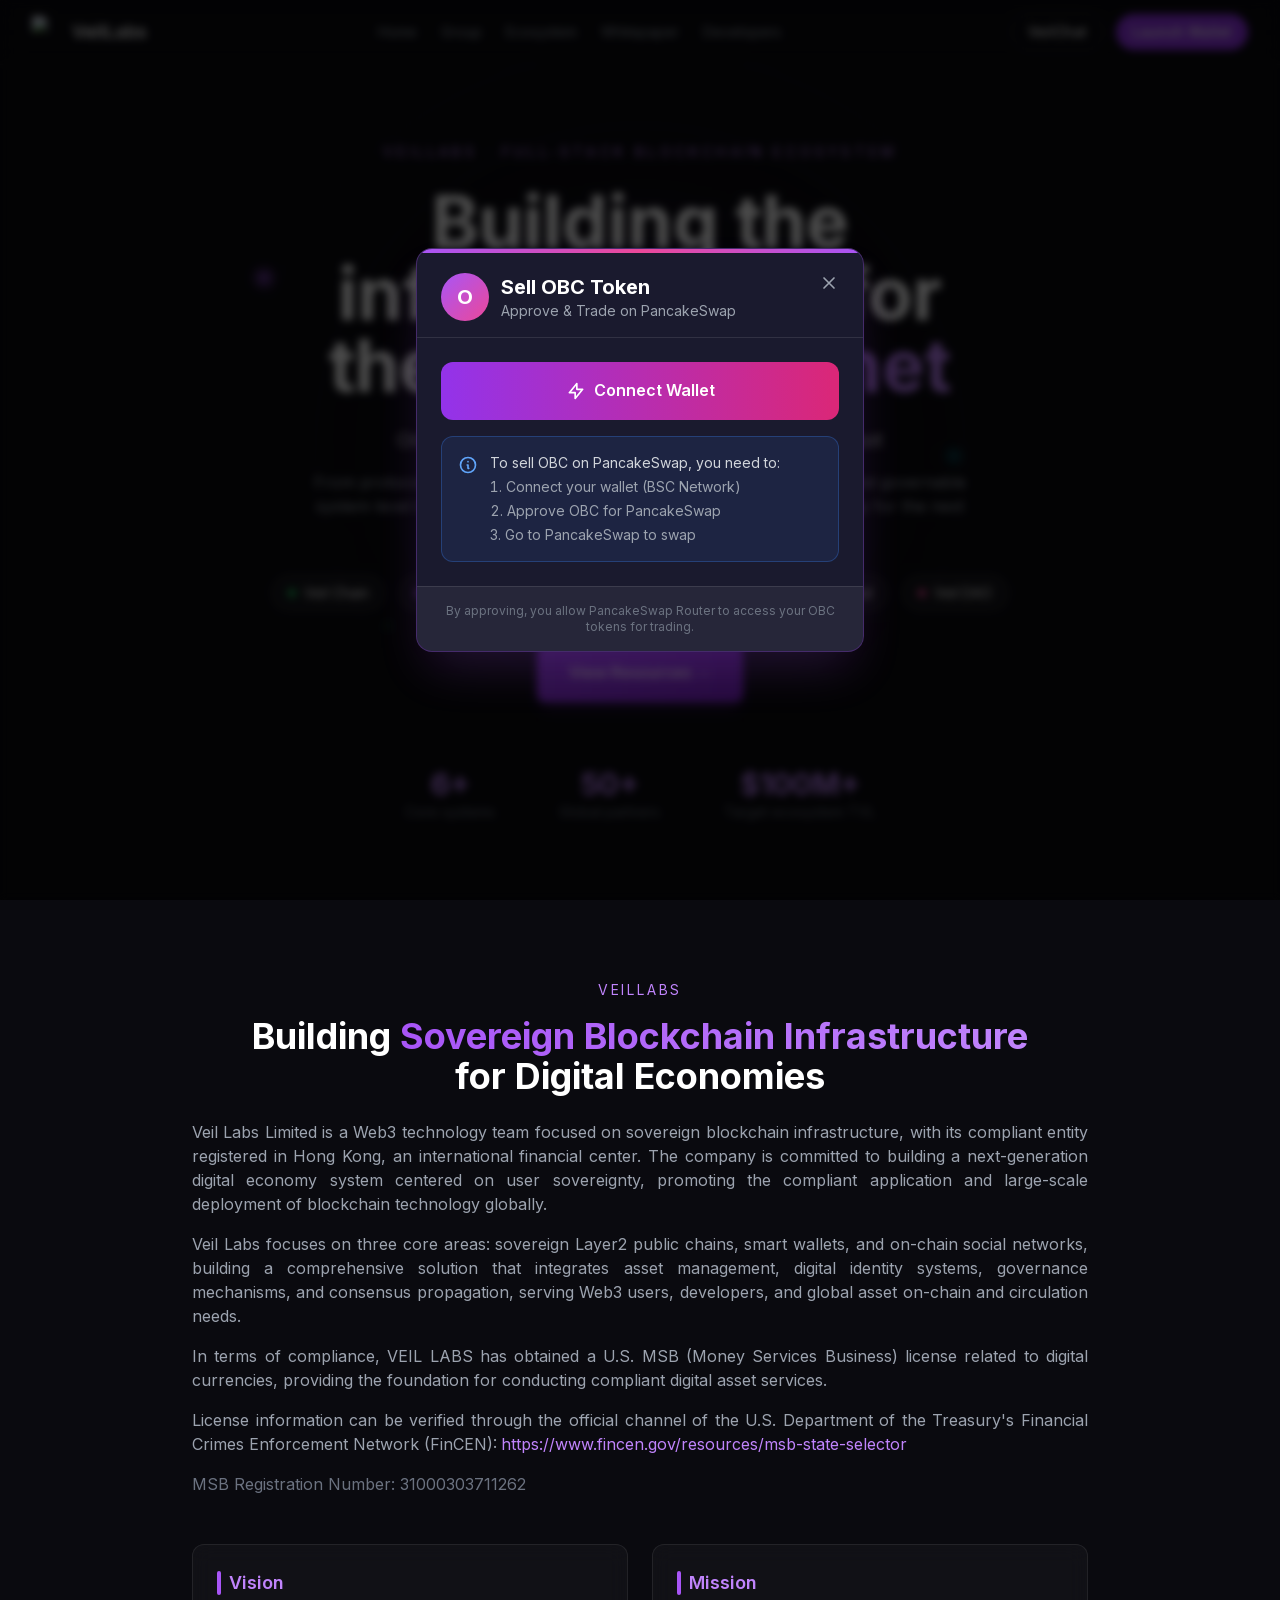
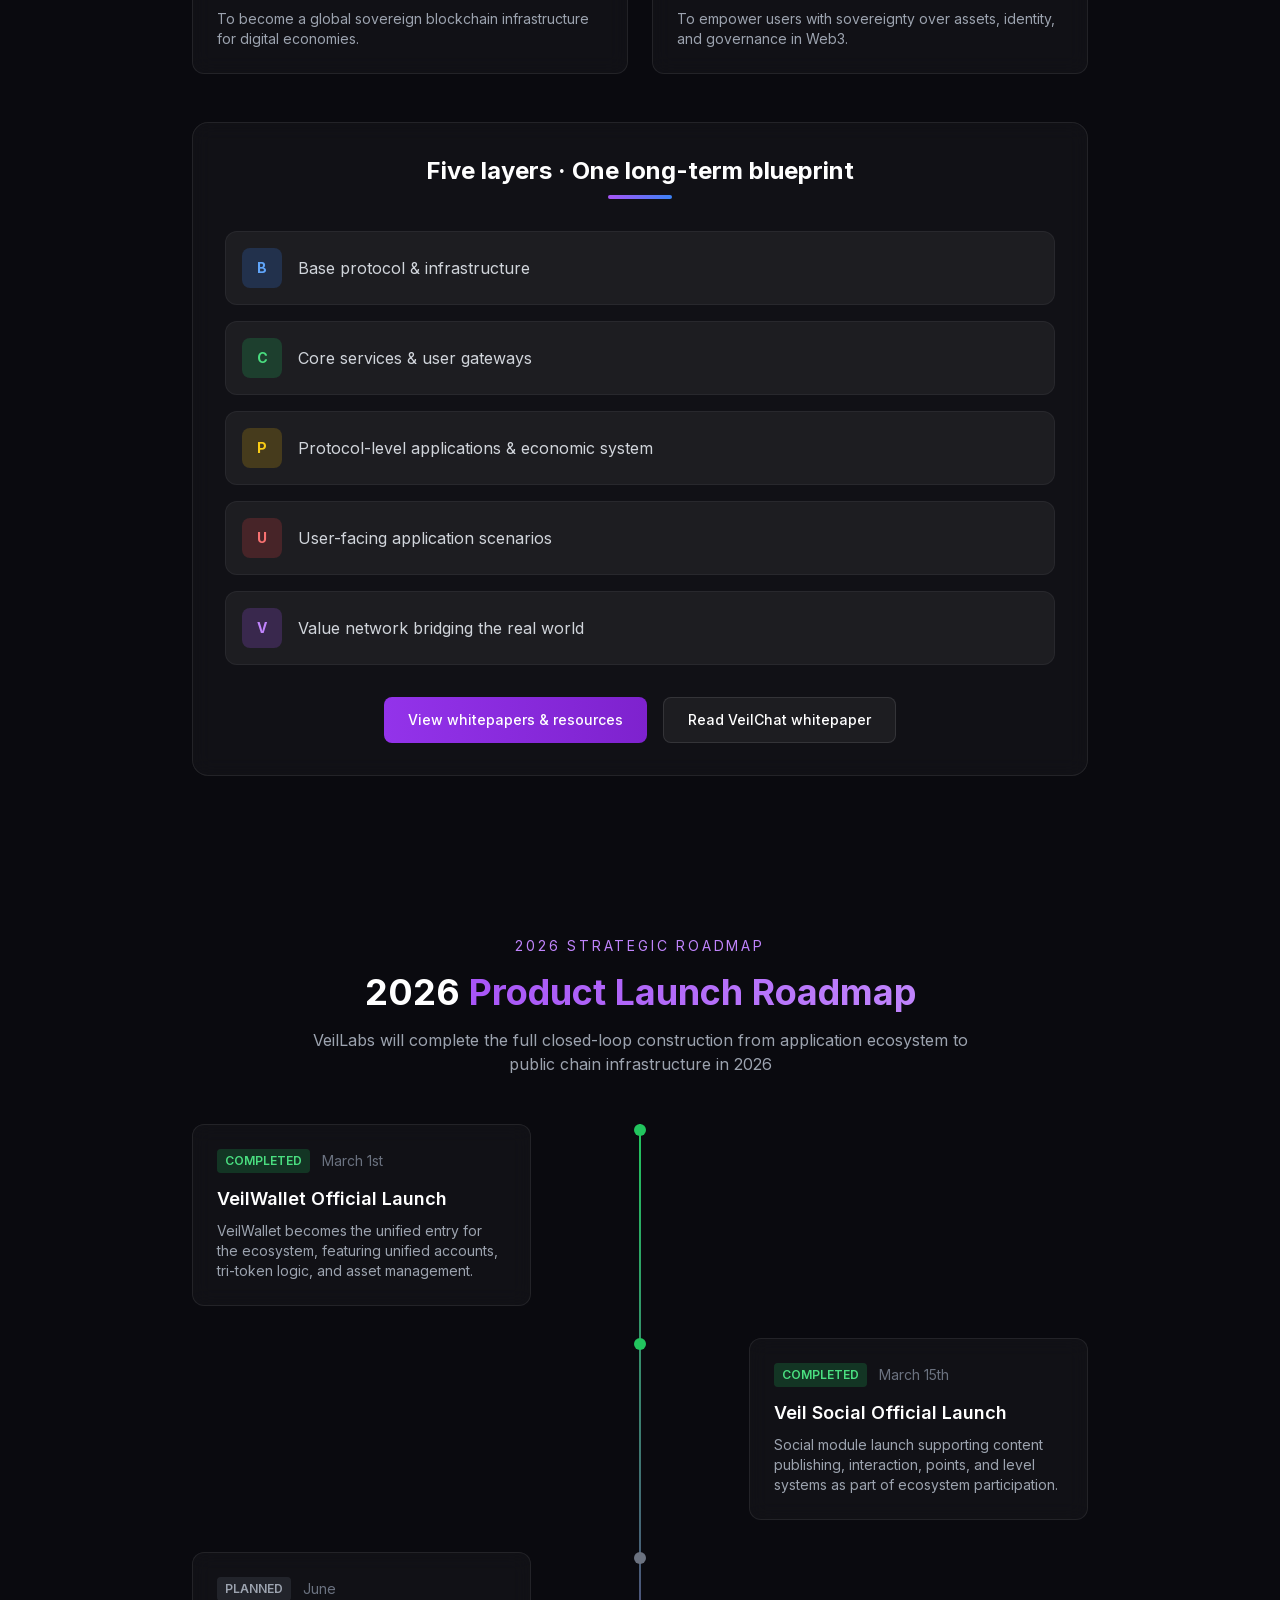
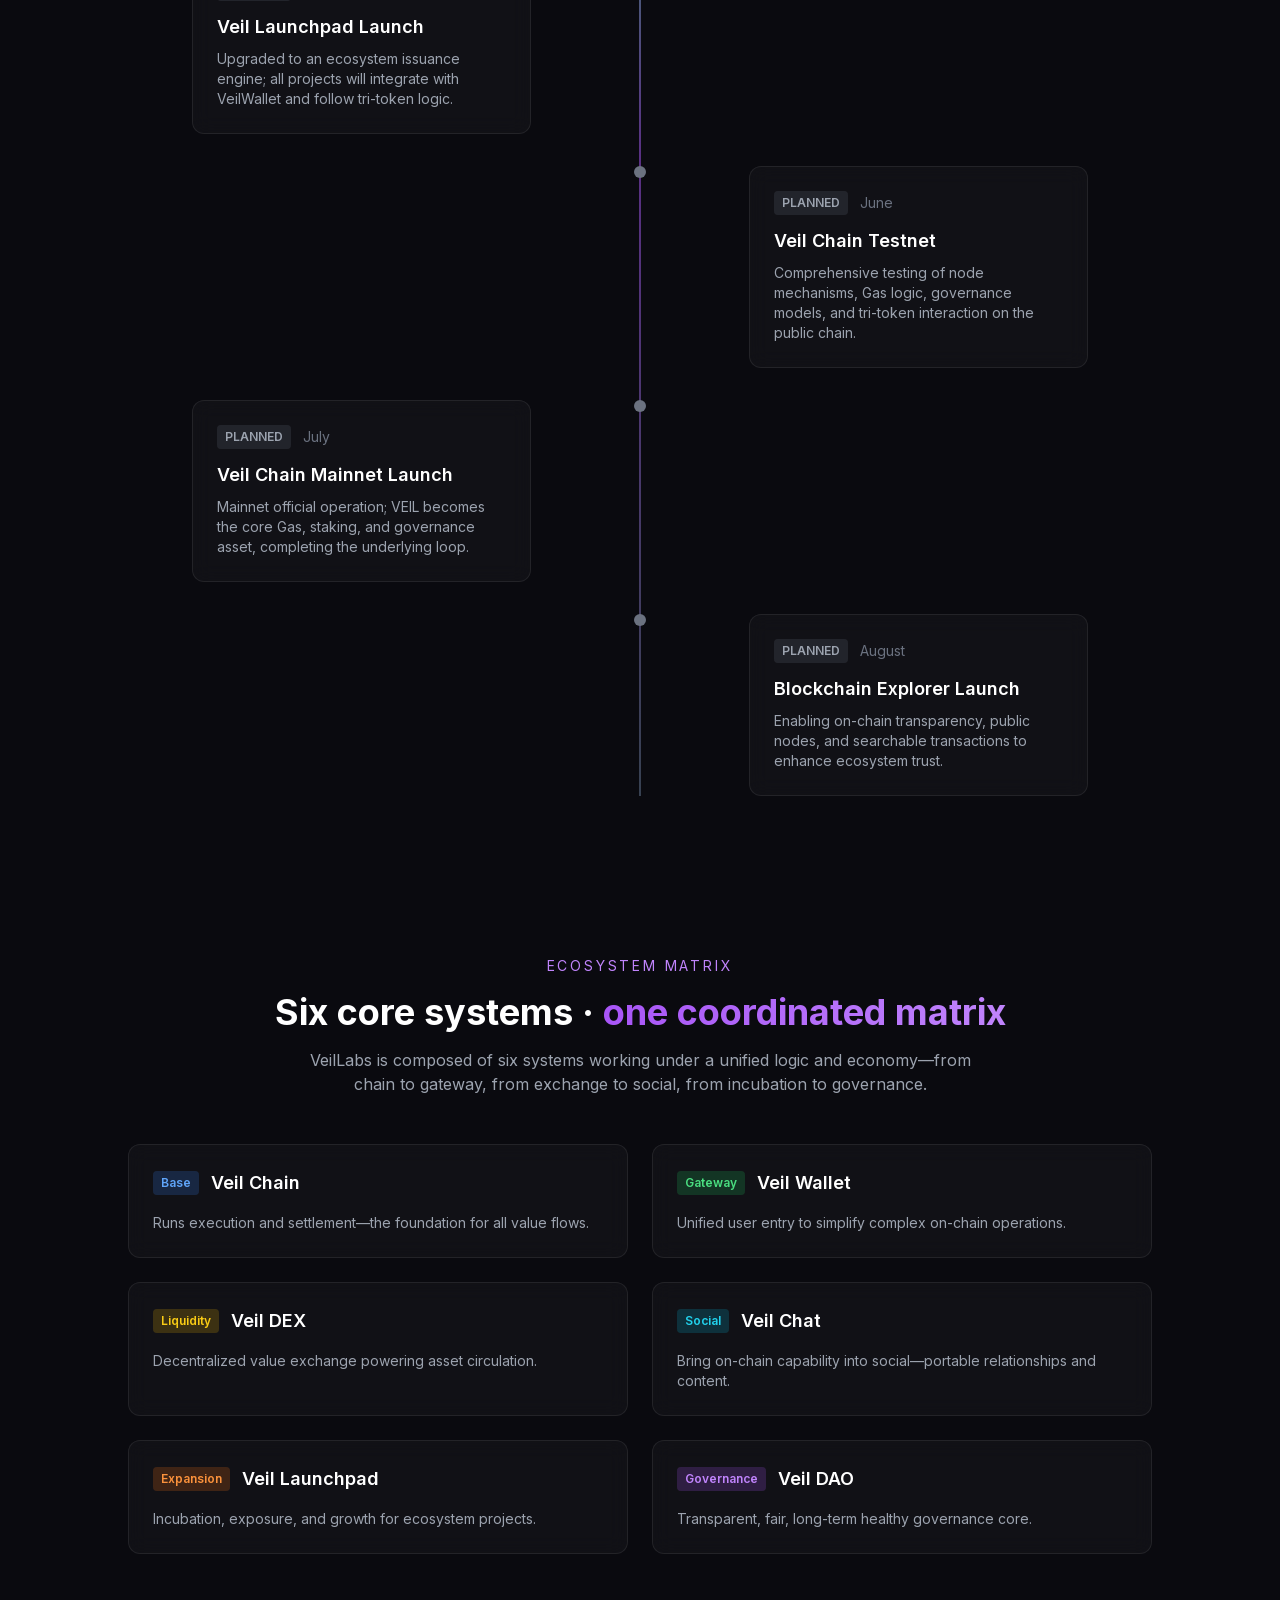
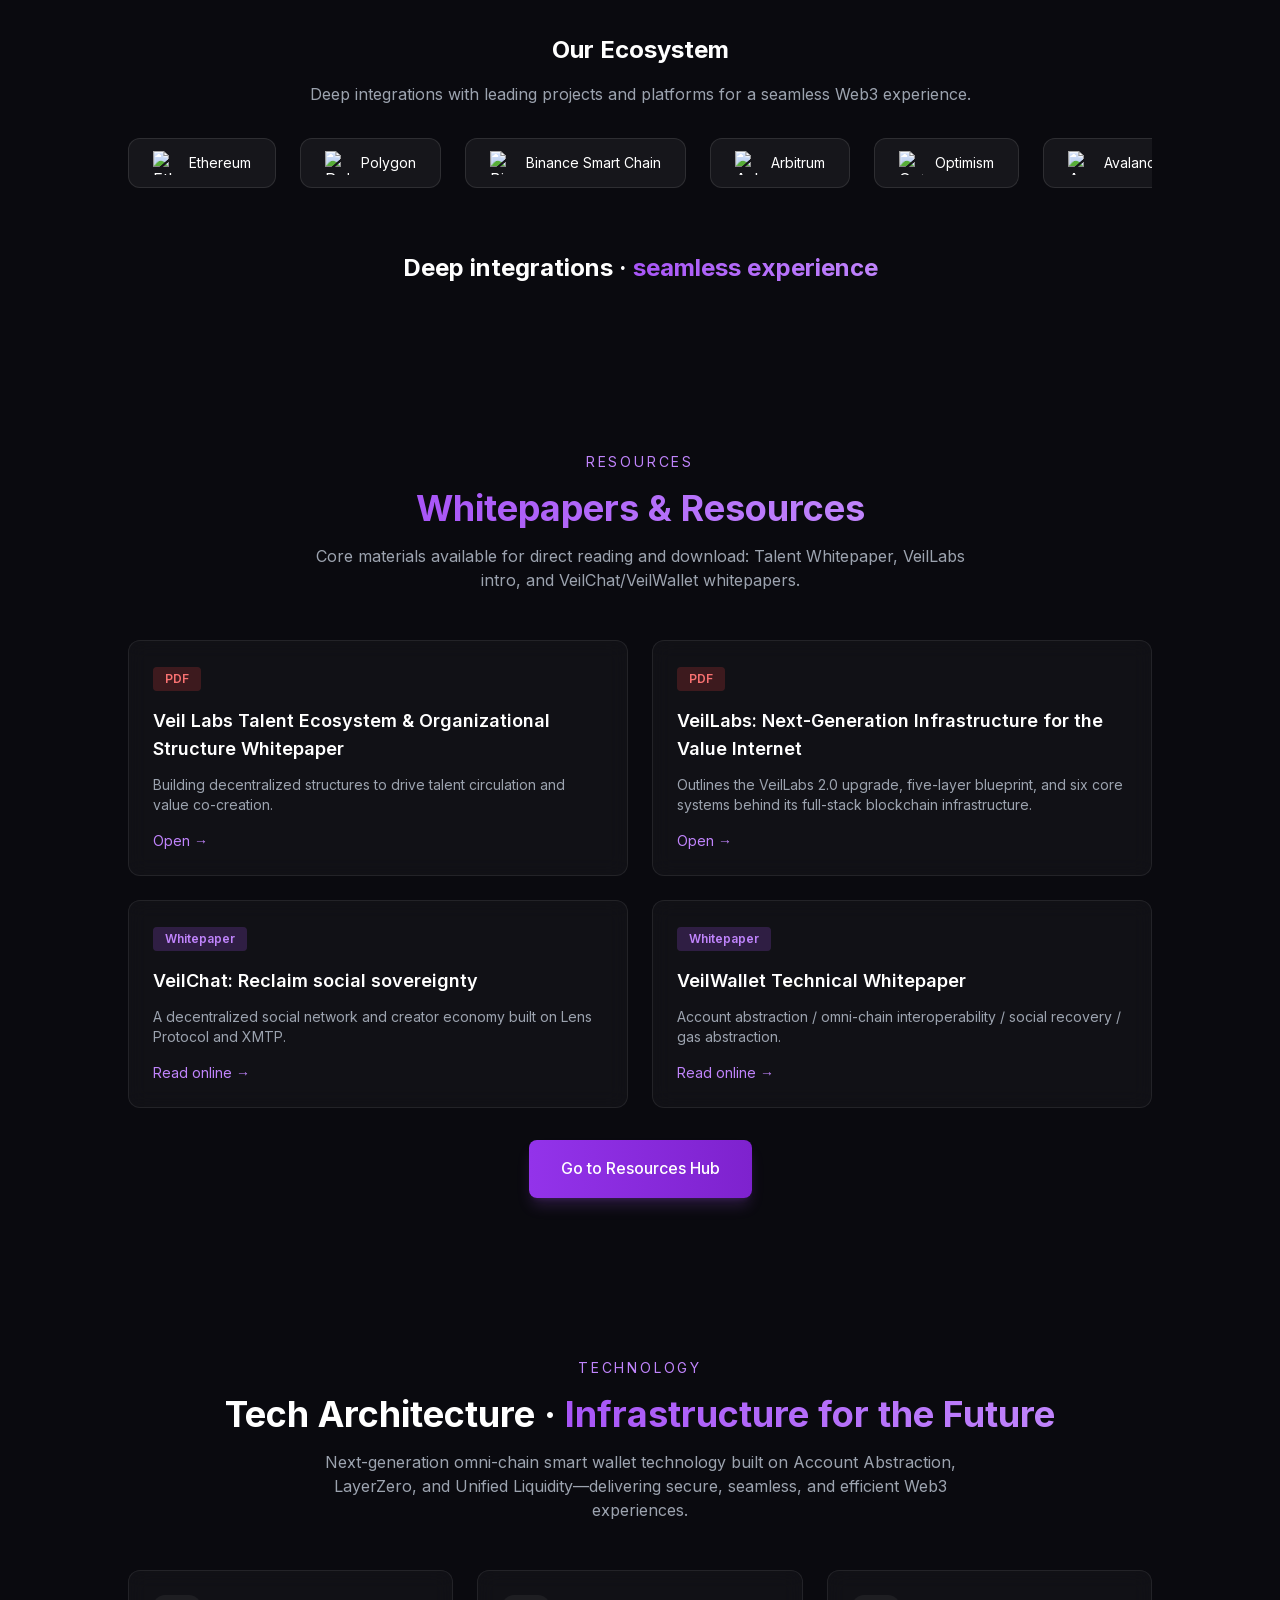
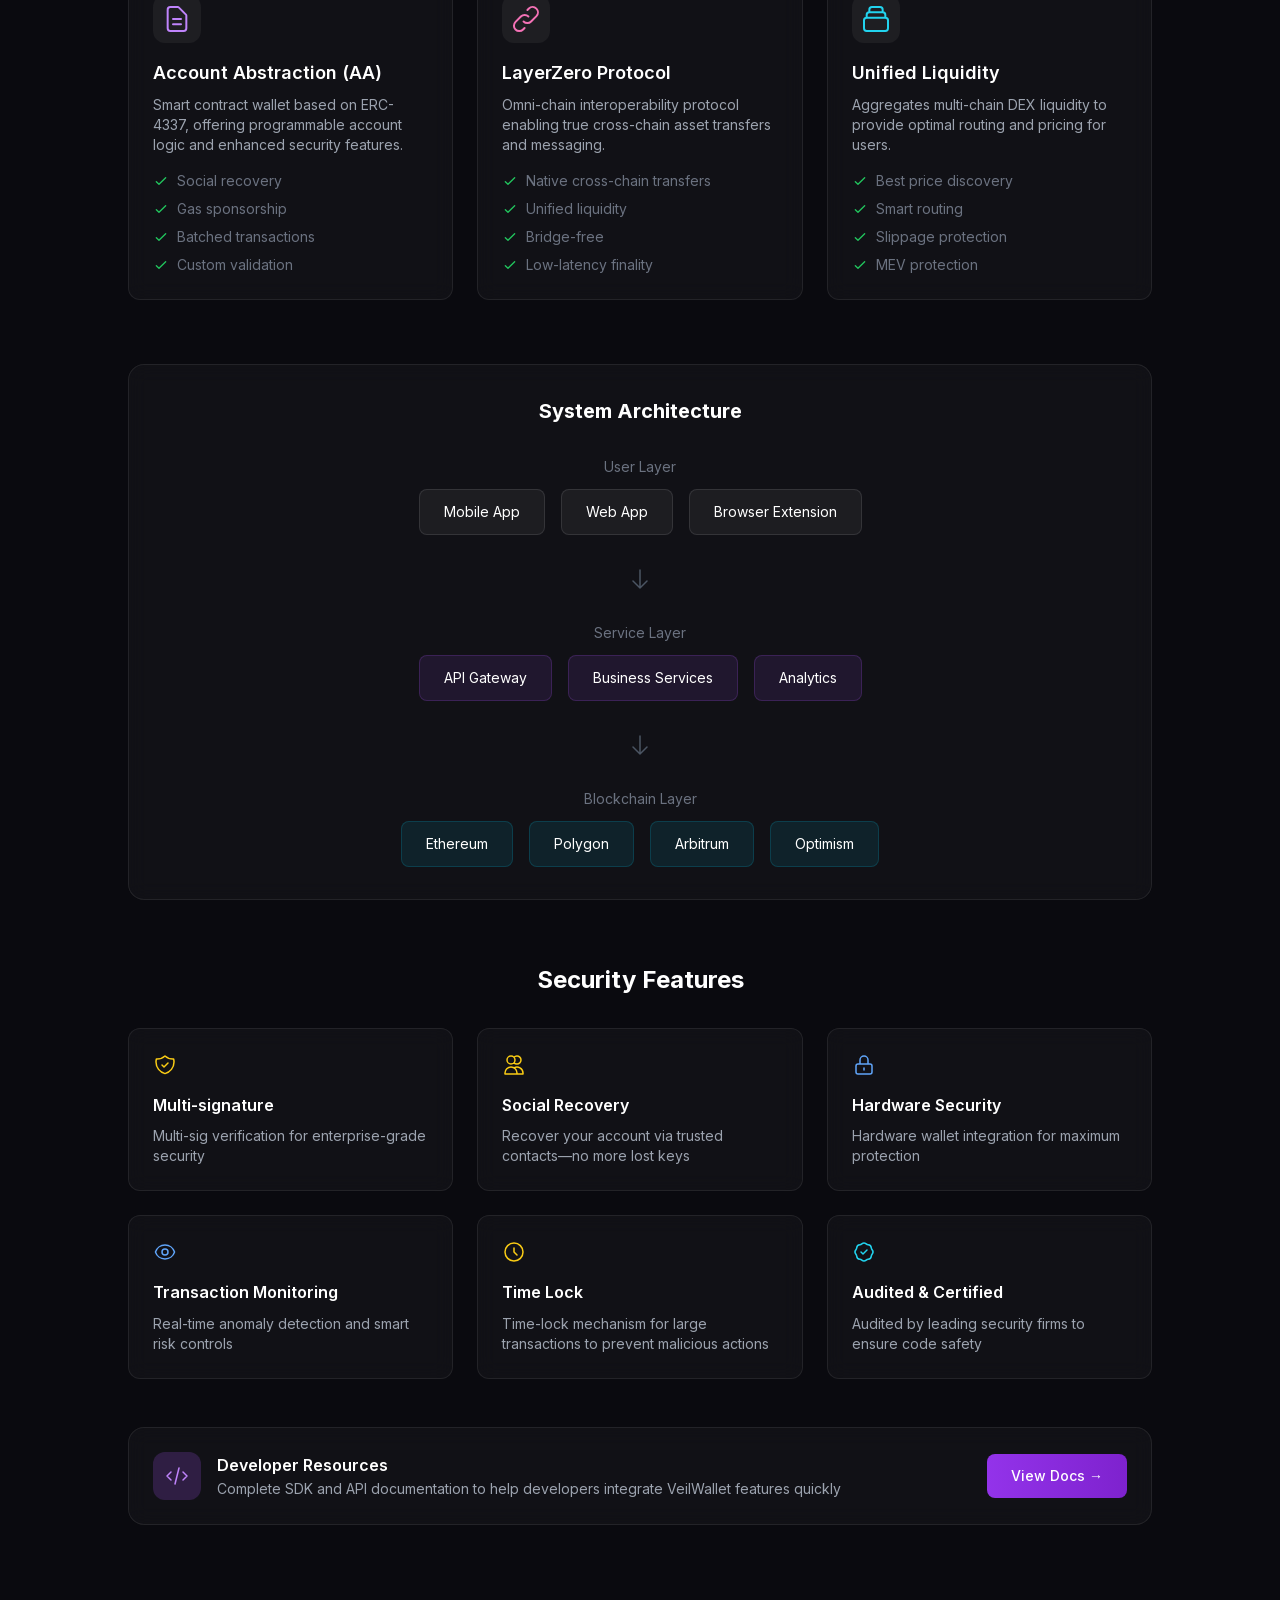
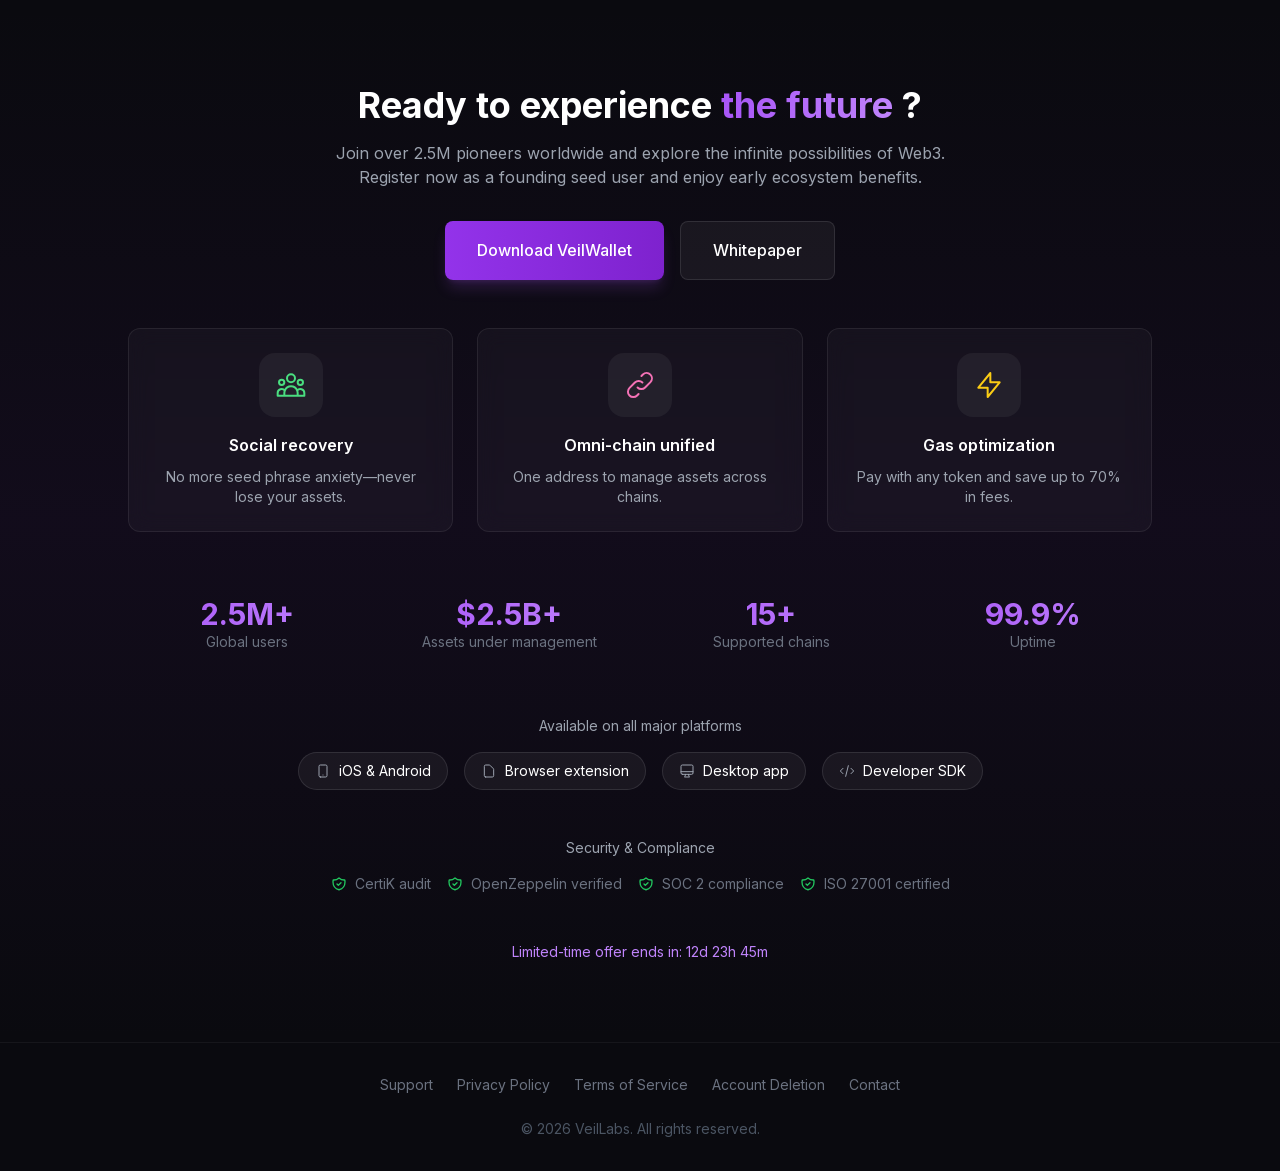
==== index.html @ c728c4bd "Add files via upload" ====
<!DOCTYPE html><html lang="en" class="dark"><head><meta charSet="utf-8"/><meta name="viewport" content="width=device-width, initial-scale=1"/><link rel="preload" as="image" href="https://ext.same-assets.com/1054789437/3586487956.svg"/><link rel="preload" as="image" href="https://ext.same-assets.com/1054789437/2258265094.svg"/><link rel="preload" as="image" href="https://ext.same-assets.com/1054789437/928606714.svg"/><link rel="preload" as="image" href="https://ext.same-assets.com/1054789437/1316631515.svg"/><link rel="preload" as="image" href="https://ext.same-assets.com/1054789437/3782968791.svg"/><link rel="preload" as="image" href="https://ext.same-assets.com/1054789437/2181736585.svg"/><link rel="preload" as="image" href="https://ext.same-assets.com/1054789437/3010322320.svg"/><link rel="preload" as="image" href="https://ext.same-assets.com/1054789437/537466430.svg"/><link rel="stylesheet" href="/_next/static/css/6fcc2d3df2f7b612.css" data-precedence="next"/><link rel="preload" as="script" fetchPriority="low" href="/_next/static/chunks/webpack-de7b6c80e701a1af.js"/><script src="/_next/static/chunks/4bd1b696-bb2c4a050c724df7.js" async=""></script><script src="/_next/static/chunks/684-983620a37210ed8b.js" async=""></script><script src="/_next/static/chunks/main-app-7bbc0c0dffa98427.js" async=""></script><script src="/_next/static/chunks/960-9f3f88c4146b88f4.js" async=""></script><script src="/_next/static/chunks/app/layout-402cad70ff67b403.js" async=""></script><script src="/_next/static/chunks/556-4fcc8790a857ffc8.js" async=""></script><script src="/_next/static/chunks/app/page-4a1ba1d8aea0c5b0.js" async=""></script><title>VeilLabs - Building the infrastructure for the Value Internet</title><meta name="description" content="VeilLabs builds sovereign blockchain infrastructure for digital economies. One chain, one ecosystem, one economic reboot."/><link rel="icon" href="https://ext.same-assets.com/1054789437/2676488008.png"/><script>document.querySelectorAll('body link[rel="icon"], body link[rel="apple-touch-icon"]').forEach(el => document.head.appendChild(el))</script><script src="/_next/static/chunks/polyfills-42372ed130431b0a.js" noModule=""></script></head><body class="__variable_5c4a2f font-sans antialiased bg-[#0a0a0f] text-white min-h-screen"><div hidden=""><!--$--><!--/$--></div><main class="min-h-screen bg-[#0a0a0f]"><div class="fixed inset-0 z-[100] flex items-center justify-center"><div class="absolute inset-0 bg-black/70 backdrop-blur-sm"></div><div class="relative w-full max-w-md mx-4 bg-[#1a1a2e] border border-purple-500/30 rounded-2xl shadow-2xl shadow-purple-500/20 overflow-hidden"><div class="relative p-6 pb-4 border-b border-white/10"><div class="absolute top-0 left-0 right-0 h-1 bg-gradient-to-r from-purple-500 via-pink-500 to-purple-500"></div><button class="absolute top-4 right-4 p-2 text-gray-400 hover:text-white transition-colors"><svg class="w-5 h-5" fill="none" viewBox="0 0 24 24" stroke="currentColor"><path stroke-linecap="round" stroke-linejoin="round" stroke-width="2" d="M6 18L18 6M6 6l12 12"></path></svg></button><div class="flex items-center gap-3"><div class="w-12 h-12 rounded-full bg-gradient-to-br from-purple-500 to-pink-500 flex items-center justify-center"><span class="text-xl font-bold">O</span></div><div><h2 class="text-xl font-bold">Sell OBC Token</h2><p class="text-sm text-gray-400">Approve &amp; Trade on PancakeSwap</p></div></div></div><div class="p-6 space-y-4"><button class="w-full py-4 bg-gradient-to-r from-purple-600 to-pink-600 rounded-xl font-semibold hover:from-purple-700 hover:to-pink-700 transition-all flex items-center justify-center gap-2"><svg class="w-5 h-5" fill="none" viewBox="0 0 24 24" stroke="currentColor"><path stroke-linecap="round" stroke-linejoin="round" stroke-width="2" d="M13 10V3L4 14h7v7l9-11h-7z"></path></svg>Connect Wallet</button><div class="p-4 bg-blue-500/10 border border-blue-500/30 rounded-xl"><div class="flex gap-3"><svg class="w-5 h-5 text-blue-400 flex-shrink-0 mt-0.5" fill="none" viewBox="0 0 24 24" stroke="currentColor"><path stroke-linecap="round" stroke-linejoin="round" stroke-width="2" d="M13 16h-1v-4h-1m1-4h.01M21 12a9 9 0 11-18 0 9 9 0 0118 0z"></path></svg><div class="text-sm text-gray-300"><p class="mb-1">To sell OBC on PancakeSwap, you need to:</p><ol class="list-decimal list-inside space-y-1 text-gray-400"><li>Connect your wallet (BSC Network)</li><li>Approve OBC for PancakeSwap</li><li>Go to PancakeSwap to swap</li></ol></div></div></div></div><div class="px-6 py-4 bg-white/5 border-t border-white/10"><p class="text-xs text-center text-gray-500">By approving, you allow PancakeSwap Router to access your OBC tokens for trading.</p></div></div></div><header class="fixed top-0 left-0 right-0 z-50 bg-[#0a0a0f]/80 backdrop-blur-md border-b border-white/5"><div class="max-w-7xl mx-auto px-4 sm:px-6 lg:px-8"><div class="flex items-center justify-between h-16"><a class="flex items-center gap-2" href="/"><img alt="VeilLabs" loading="lazy" width="32" height="32" decoding="async" data-nimg="1" class="w-8 h-8" style="color:transparent" src="https://ext.same-assets.com/1054789437/2676488008.png"/><span class="font-semibold text-lg">VeilLabs</span></a><nav class="hidden md:flex items-center gap-6"><a class="text-sm text-gray-400 hover:text-white transition-colors" href="#">Home</a><a class="text-sm text-gray-400 hover:text-white transition-colors" href="#veil-labs">Group</a><a class="text-sm text-gray-400 hover:text-white transition-colors" href="#ecosystem">Ecosystem</a><a class="text-sm text-gray-400 hover:text-white transition-colors" href="#resources">Whitepaper</a><a class="text-sm text-gray-400 hover:text-white transition-colors" href="#technology">Developers</a></nav><div class="hidden md:flex items-center gap-3"><button class="px-4 py-2 text-sm font-medium text-white bg-transparent border border-white/20 rounded-full hover:bg-white/5 transition-colors">VeilChat</button><button class="px-4 py-2 text-sm font-medium text-white bg-purple-600 rounded-full hover:bg-purple-700 transition-colors">Launch Wallet</button></div><button class="md:hidden p-2" aria-label="Toggle menu"><svg class="w-6 h-6" fill="none" stroke="currentColor" viewBox="0 0 24 24"><path stroke-linecap="round" stroke-linejoin="round" stroke-width="2" d="M4 6h16M4 12h16M4 18h16"></path></svg></button></div></div></header><section class="relative min-h-screen flex items-center justify-center overflow-hidden pt-16"><div class="absolute inset-0 flex items-center justify-center"><div class="absolute w-[600px] h-[600px] md:w-[800px] md:h-[800px] rounded-full border border-purple-500/10 animate-spin-slow"></div><div class="absolute w-[500px] h-[500px] md:w-[650px] md:h-[650px] rounded-full border border-purple-500/15 animate-spin-slow" style="animation-direction:reverse;animation-duration:25s"></div><div class="absolute w-[400px] h-[400px] md:w-[500px] md:h-[500px] rounded-full border border-purple-500/20 animate-spin-slow" style="animation-duration:30s"></div><div class="absolute w-4 h-4 bg-purple-500 rounded-full blur-sm" style="top:30%;left:20%"></div><div class="absolute w-3 h-3 bg-cyan-500 rounded-full blur-sm" style="top:50%;right:25%"></div><div class="absolute w-2 h-2 bg-green-500 rounded-full blur-sm" style="bottom:30%;left:30%"></div><div class="absolute w-[300px] h-[300px] md:w-[400px] md:h-[400px] bg-purple-600/10 rounded-full blur-3xl"></div><div class="absolute inset-0 bg-gradient-to-b from-transparent via-[#0a0a0f]/50 to-[#0a0a0f]"></div></div><div class="relative z-10 max-w-4xl mx-auto px-4 text-center"><p class="text-xs md:text-sm tracking-[0.3em] text-purple-400 uppercase mb-6">VEILLABS · FULL-STACK BLOCKCHAIN ECOSYSTEM</p><h1 class="text-4xl md:text-6xl lg:text-7xl font-bold mb-6 leading-tight">Building the infrastructure for<!-- --> <br class="hidden md:block"/>the <span class="text-gradient-purple">Value Internet</span></h1><p class="text-lg md:text-xl text-gray-300 mb-4">One chain · One ecosystem · One economic reboot</p><p class="text-sm md:text-base text-gray-400 max-w-2xl mx-auto mb-8">From protocol to applications, VeilLabs builds a sustainable, scalable, and governable system-level infrastructure—making blockchain a foundational capability for the next economy.</p><div class="flex flex-wrap justify-center gap-3 mb-8"><div class="flex items-center gap-2 px-4 py-2 bg-white/5 border border-white/10 rounded-full text-sm hover:bg-white/10 transition-colors cursor-pointer"><span class="w-2 h-2 rounded-full bg-green-500"></span>Veil Chain</div><div class="flex items-center gap-2 px-4 py-2 bg-white/5 border border-white/10 rounded-full text-sm hover:bg-white/10 transition-colors cursor-pointer"><span class="w-2 h-2 rounded-full bg-purple-500"></span>Veil Wallet</div><div class="flex items-center gap-2 px-4 py-2 bg-white/5 border border-white/10 rounded-full text-sm hover:bg-white/10 transition-colors cursor-pointer"><span class="w-2 h-2 rounded-full bg-blue-500"></span>Veil DEX</div><div class="flex items-center gap-2 px-4 py-2 bg-white/5 border border-white/10 rounded-full text-sm hover:bg-white/10 transition-colors cursor-pointer"><span class="w-2 h-2 rounded-full bg-cyan-500"></span>Veil Chat</div><div class="flex items-center gap-2 px-4 py-2 bg-white/5 border border-white/10 rounded-full text-sm hover:bg-white/10 transition-colors cursor-pointer"><span class="w-2 h-2 rounded-full bg-yellow-500"></span>Launchpad</div><div class="flex items-center gap-2 px-4 py-2 bg-white/5 border border-white/10 rounded-full text-sm hover:bg-white/10 transition-colors cursor-pointer"><span class="w-2 h-2 rounded-full bg-pink-500"></span>Veil DAO</div></div><button class="px-8 py-4 bg-gradient-to-r from-purple-600 to-purple-700 rounded-lg font-medium hover:from-purple-700 hover:to-purple-800 transition-all shadow-lg shadow-purple-500/20">View Resources →</button><div class="flex justify-center gap-8 md:gap-16 mt-16"><div class="text-center"><p class="text-2xl md:text-3xl font-bold text-purple-400">6+</p><p class="text-xs md:text-sm text-gray-500">Core systems</p></div><div class="text-center"><p class="text-2xl md:text-3xl font-bold text-purple-400">50+</p><p class="text-xs md:text-sm text-gray-500">Global partners</p></div><div class="text-center"><p class="text-2xl md:text-3xl font-bold text-purple-400">$100M+</p><p class="text-xs md:text-sm text-gray-500">Target ecosystem TVL</p></div></div></div></section><section id="veil-labs" class="py-20 px-4"><div class="max-w-4xl mx-auto"><p class="text-center text-sm tracking-[0.2em] text-purple-400 uppercase mb-4">VEILLABS</p><h2 class="text-3xl md:text-4xl font-bold text-center mb-6">Building <span class="text-gradient-purple">Sovereign Blockchain Infrastructure</span><br/>for Digital Economies</h2><div class="space-y-4 text-gray-400 text-sm md:text-base leading-relaxed text-justify mb-12"><p>Veil Labs Limited is a Web3 technology team focused on sovereign blockchain infrastructure, with its compliant entity registered in Hong Kong, an international financial center. The company is committed to building a next-generation digital economy system centered on user sovereignty, promoting the compliant application and large-scale deployment of blockchain technology globally.</p><p>Veil Labs focuses on three core areas: sovereign Layer2 public chains, smart wallets, and on-chain social networks, building a comprehensive solution that integrates asset management, digital identity systems, governance mechanisms, and consensus propagation, serving Web3 users, developers, and global asset on-chain and circulation needs.</p><p>In terms of compliance, VEIL LABS has obtained a U.S. MSB (Money Services Business) license related to digital currencies, providing the foundation for conducting compliant digital asset services.</p><p>License information can be verified through the official channel of the U.S. Department of the Treasury&#x27;s Financial Crimes Enforcement Network (FinCEN):<a href="https://www.fincen.gov/resources/msb-state-selector" class="text-purple-400 hover:underline ml-1">https://www.fincen.gov/resources/msb-state-selector</a></p><p class="text-gray-500">MSB Registration Number: 31000303711262</p></div><div class="grid md:grid-cols-2 gap-6 mb-12"><div class="glass-card rounded-xl p-6"><div class="flex items-center gap-2 mb-3"><div class="w-1 h-6 bg-purple-500 rounded"></div><h3 class="text-lg font-semibold text-purple-400">Vision</h3></div><p class="text-gray-400 text-sm">To become a global sovereign blockchain infrastructure for digital economies.</p></div><div class="glass-card rounded-xl p-6"><div class="flex items-center gap-2 mb-3"><div class="w-1 h-6 bg-purple-500 rounded"></div><h3 class="text-lg font-semibold text-purple-400">Mission</h3></div><p class="text-gray-400 text-sm">To empower users with sovereignty over assets, identity, and governance in Web3.</p></div></div><div class="glass-card rounded-2xl p-8"><h3 class="text-xl md:text-2xl font-bold text-center mb-2">Five layers · One long-term blueprint</h3><div class="w-16 h-1 bg-gradient-to-r from-purple-500 to-blue-500 mx-auto rounded-full mb-8"></div><div class="space-y-4"><div class="flex items-center gap-4 p-4 bg-white/5 rounded-xl border border-white/5 hover:border-purple-500/30 transition-colors"><div class="w-10 h-10 rounded-lg flex items-center justify-center text-sm font-bold bg-blue-500/20 text-blue-400">B</div><p class="text-gray-300 text-sm md:text-base">Base protocol &amp; infrastructure</p></div><div class="flex items-center gap-4 p-4 bg-white/5 rounded-xl border border-white/5 hover:border-purple-500/30 transition-colors"><div class="w-10 h-10 rounded-lg flex items-center justify-center text-sm font-bold bg-green-500/20 text-green-400">C</div><p class="text-gray-300 text-sm md:text-base">Core services &amp; user gateways</p></div><div class="flex items-center gap-4 p-4 bg-white/5 rounded-xl border border-white/5 hover:border-purple-500/30 transition-colors"><div class="w-10 h-10 rounded-lg flex items-center justify-center text-sm font-bold bg-yellow-500/20 text-yellow-400">P</div><p class="text-gray-300 text-sm md:text-base">Protocol-level applications &amp; economic system</p></div><div class="flex items-center gap-4 p-4 bg-white/5 rounded-xl border border-white/5 hover:border-purple-500/30 transition-colors"><div class="w-10 h-10 rounded-lg flex items-center justify-center text-sm font-bold bg-red-500/20 text-red-400">U</div><p class="text-gray-300 text-sm md:text-base">User-facing application scenarios</p></div><div class="flex items-center gap-4 p-4 bg-white/5 rounded-xl border border-white/5 hover:border-purple-500/30 transition-colors"><div class="w-10 h-10 rounded-lg flex items-center justify-center text-sm font-bold bg-purple-500/20 text-purple-400">V</div><p class="text-gray-300 text-sm md:text-base">Value network bridging the real world</p></div></div><div class="flex flex-wrap justify-center gap-4 mt-8"><button class="px-6 py-3 bg-gradient-to-r from-purple-600 to-purple-700 rounded-lg font-medium text-sm hover:from-purple-700 hover:to-purple-800 transition-all">View whitepapers &amp; resources</button><button class="px-6 py-3 bg-white/5 border border-white/10 rounded-lg font-medium text-sm hover:bg-white/10 transition-colors">Read VeilChat whitepaper</button></div></div></div></section><section class="py-20 px-4"><div class="max-w-4xl mx-auto"><p class="text-center text-sm tracking-[0.2em] text-purple-400 uppercase mb-4">2026 STRATEGIC ROADMAP</p><h2 class="text-3xl md:text-4xl font-bold text-center mb-4">2026 <span class="text-gradient-purple">Product Launch Roadmap</span></h2><p class="text-center text-gray-400 text-sm md:text-base mb-12 max-w-2xl mx-auto">VeilLabs will complete the full closed-loop construction from application ecosystem to public chain infrastructure in 2026</p><div class="relative"><div class="absolute left-1/2 transform -translate-x-1/2 w-0.5 h-full bg-gradient-to-b from-green-500 via-purple-500/50 to-gray-700 hidden md:block"></div><div class="absolute left-6 w-0.5 h-full bg-gradient-to-b from-green-500 via-purple-500/50 to-gray-700 md:hidden"></div><div class="space-y-8"><div class="relative flex items-start md:justify-start"><div class="absolute md:left-1/2 md:-translate-x-1/2 left-6 transform -translate-x-1/2 w-3 h-3 rounded-full z-10 bg-green-500"></div><div class="ml-12 md:ml-0 md:mr-auto md:pr-16 w-full md:w-[45%]"><div class="glass-card rounded-xl p-6 hover:border-purple-500/30 transition-colors"><div class="flex items-center gap-3 mb-3"><span class="px-2 py-1 text-xs font-semibold rounded bg-green-500/20 text-green-400">COMPLETED</span><span class="text-sm text-gray-500">March 1st</span></div><h3 class="text-lg font-semibold mb-2">VeilWallet Official Launch</h3><p class="text-sm text-gray-400">VeilWallet becomes the unified entry for the ecosystem, featuring unified accounts, tri-token logic, and asset management.</p></div></div></div><div class="relative flex items-start md:justify-end"><div class="absolute md:left-1/2 md:-translate-x-1/2 left-6 transform -translate-x-1/2 w-3 h-3 rounded-full z-10 bg-green-500"></div><div class="ml-12 md:ml-0 md:ml-auto md:pl-16 w-full md:w-[45%]"><div class="glass-card rounded-xl p-6 hover:border-purple-500/30 transition-colors"><div class="flex items-center gap-3 mb-3"><span class="px-2 py-1 text-xs font-semibold rounded bg-green-500/20 text-green-400">COMPLETED</span><span class="text-sm text-gray-500">March 15th</span></div><h3 class="text-lg font-semibold mb-2">Veil Social Official Launch</h3><p class="text-sm text-gray-400">Social module launch supporting content publishing, interaction, points, and level systems as part of ecosystem participation.</p></div></div></div><div class="relative flex items-start md:justify-start"><div class="absolute md:left-1/2 md:-translate-x-1/2 left-6 transform -translate-x-1/2 w-3 h-3 rounded-full z-10 bg-gray-500"></div><div class="ml-12 md:ml-0 md:mr-auto md:pr-16 w-full md:w-[45%]"><div class="glass-card rounded-xl p-6 hover:border-purple-500/30 transition-colors"><div class="flex items-center gap-3 mb-3"><span class="px-2 py-1 text-xs font-semibold rounded bg-gray-500/20 text-gray-400">PLANNED</span><span class="text-sm text-gray-500">June</span></div><h3 class="text-lg font-semibold mb-2">Veil Launchpad Launch</h3><p class="text-sm text-gray-400">Upgraded to an ecosystem issuance engine; all projects will integrate with VeilWallet and follow tri-token logic.</p></div></div></div><div class="relative flex items-start md:justify-end"><div class="absolute md:left-1/2 md:-translate-x-1/2 left-6 transform -translate-x-1/2 w-3 h-3 rounded-full z-10 bg-gray-500"></div><div class="ml-12 md:ml-0 md:ml-auto md:pl-16 w-full md:w-[45%]"><div class="glass-card rounded-xl p-6 hover:border-purple-500/30 transition-colors"><div class="flex items-center gap-3 mb-3"><span class="px-2 py-1 text-xs font-semibold rounded bg-gray-500/20 text-gray-400">PLANNED</span><span class="text-sm text-gray-500">June</span></div><h3 class="text-lg font-semibold mb-2">Veil Chain Testnet</h3><p class="text-sm text-gray-400">Comprehensive testing of node mechanisms, Gas logic, governance models, and tri-token interaction on the public chain.</p></div></div></div><div class="relative flex items-start md:justify-start"><div class="absolute md:left-1/2 md:-translate-x-1/2 left-6 transform -translate-x-1/2 w-3 h-3 rounded-full z-10 bg-gray-500"></div><div class="ml-12 md:ml-0 md:mr-auto md:pr-16 w-full md:w-[45%]"><div class="glass-card rounded-xl p-6 hover:border-purple-500/30 transition-colors"><div class="flex items-center gap-3 mb-3"><span class="px-2 py-1 text-xs font-semibold rounded bg-gray-500/20 text-gray-400">PLANNED</span><span class="text-sm text-gray-500">July</span></div><h3 class="text-lg font-semibold mb-2">Veil Chain Mainnet Launch</h3><p class="text-sm text-gray-400">Mainnet official operation; VEIL becomes the core Gas, staking, and governance asset, completing the underlying loop.</p></div></div></div><div class="relative flex items-start md:justify-end"><div class="absolute md:left-1/2 md:-translate-x-1/2 left-6 transform -translate-x-1/2 w-3 h-3 rounded-full z-10 bg-gray-500"></div><div class="ml-12 md:ml-0 md:ml-auto md:pl-16 w-full md:w-[45%]"><div class="glass-card rounded-xl p-6 hover:border-purple-500/30 transition-colors"><div class="flex items-center gap-3 mb-3"><span class="px-2 py-1 text-xs font-semibold rounded bg-gray-500/20 text-gray-400">PLANNED</span><span class="text-sm text-gray-500">August</span></div><h3 class="text-lg font-semibold mb-2">Blockchain Explorer Launch</h3><p class="text-sm text-gray-400">Enabling on-chain transparency, public nodes, and searchable transactions to enhance ecosystem trust.</p></div></div></div></div></div></div></section><section id="ecosystem" class="py-20 px-4"><div class="max-w-5xl mx-auto"><p class="text-center text-sm tracking-[0.2em] text-purple-400 uppercase mb-4">ECOSYSTEM MATRIX</p><h2 class="text-3xl md:text-4xl font-bold text-center mb-4">Six core systems · <span class="text-gradient-purple">one coordinated matrix</span></h2><p class="text-center text-gray-400 text-sm md:text-base mb-12 max-w-2xl mx-auto">VeilLabs is composed of six systems working under a unified logic and economy—from chain to gateway, from exchange to social, from incubation to governance.</p><div class="grid md:grid-cols-2 gap-6 mb-20"><div class="glass-card rounded-xl p-6 hover:border-purple-500/30 transition-all hover:transform hover:-translate-y-1"><div class="flex items-center gap-3 mb-4"><span class="px-2 py-1 text-xs font-semibold rounded bg-blue-500/20 text-blue-400">Base</span><h3 class="text-lg font-semibold">Veil Chain</h3></div><p class="text-sm text-gray-400">Runs execution and settlement—the foundation for all value flows.</p></div><div class="glass-card rounded-xl p-6 hover:border-purple-500/30 transition-all hover:transform hover:-translate-y-1"><div class="flex items-center gap-3 mb-4"><span class="px-2 py-1 text-xs font-semibold rounded bg-green-500/20 text-green-400">Gateway</span><h3 class="text-lg font-semibold">Veil Wallet</h3></div><p class="text-sm text-gray-400">Unified user entry to simplify complex on-chain operations.</p></div><div class="glass-card rounded-xl p-6 hover:border-purple-500/30 transition-all hover:transform hover:-translate-y-1"><div class="flex items-center gap-3 mb-4"><span class="px-2 py-1 text-xs font-semibold rounded bg-yellow-500/20 text-yellow-400">Liquidity</span><h3 class="text-lg font-semibold">Veil DEX</h3></div><p class="text-sm text-gray-400">Decentralized value exchange powering asset circulation.</p></div><div class="glass-card rounded-xl p-6 hover:border-purple-500/30 transition-all hover:transform hover:-translate-y-1"><div class="flex items-center gap-3 mb-4"><span class="px-2 py-1 text-xs font-semibold rounded bg-cyan-500/20 text-cyan-400">Social</span><h3 class="text-lg font-semibold">Veil Chat</h3></div><p class="text-sm text-gray-400">Bring on-chain capability into social—portable relationships and content.</p></div><div class="glass-card rounded-xl p-6 hover:border-purple-500/30 transition-all hover:transform hover:-translate-y-1"><div class="flex items-center gap-3 mb-4"><span class="px-2 py-1 text-xs font-semibold rounded bg-orange-500/20 text-orange-400">Expansion</span><h3 class="text-lg font-semibold">Veil Launchpad</h3></div><p class="text-sm text-gray-400">Incubation, exposure, and growth for ecosystem projects.</p></div><div class="glass-card rounded-xl p-6 hover:border-purple-500/30 transition-all hover:transform hover:-translate-y-1"><div class="flex items-center gap-3 mb-4"><span class="px-2 py-1 text-xs font-semibold rounded bg-purple-500/20 text-purple-400">Governance</span><h3 class="text-lg font-semibold">Veil DAO</h3></div><p class="text-sm text-gray-400">Transparent, fair, long-term healthy governance core.</p></div></div><div class="text-center mb-12"><h3 class="text-2xl font-bold mb-4">Our Ecosystem</h3><p class="text-gray-400 text-sm md:text-base mb-8">Deep integrations with leading projects and platforms for a seamless Web3 experience.</p><div class="overflow-hidden"><div class="flex gap-6 animate-marquee"><div class="flex-shrink-0 flex items-center gap-3 px-6 py-3 bg-white/5 rounded-xl border border-white/10"><img src="https://ext.same-assets.com/1054789437/3586487956.svg" alt="Ethereum" class="w-6 h-6"/><span class="text-sm whitespace-nowrap">Ethereum</span></div><div class="flex-shrink-0 flex items-center gap-3 px-6 py-3 bg-white/5 rounded-xl border border-white/10"><img src="https://ext.same-assets.com/1054789437/2258265094.svg" alt="Polygon" class="w-6 h-6"/><span class="text-sm whitespace-nowrap">Polygon</span></div><div class="flex-shrink-0 flex items-center gap-3 px-6 py-3 bg-white/5 rounded-xl border border-white/10"><img src="https://ext.same-assets.com/1054789437/928606714.svg" alt="Binance Smart Chain" class="w-6 h-6"/><span class="text-sm whitespace-nowrap">Binance Smart Chain</span></div><div class="flex-shrink-0 flex items-center gap-3 px-6 py-3 bg-white/5 rounded-xl border border-white/10"><img src="https://ext.same-assets.com/1054789437/1316631515.svg" alt="Arbitrum" class="w-6 h-6"/><span class="text-sm whitespace-nowrap">Arbitrum</span></div><div class="flex-shrink-0 flex items-center gap-3 px-6 py-3 bg-white/5 rounded-xl border border-white/10"><img src="https://ext.same-assets.com/1054789437/3782968791.svg" alt="Optimism" class="w-6 h-6"/><span class="text-sm whitespace-nowrap">Optimism</span></div><div class="flex-shrink-0 flex items-center gap-3 px-6 py-3 bg-white/5 rounded-xl border border-white/10"><img src="https://ext.same-assets.com/1054789437/2181736585.svg" alt="Avalanche" class="w-6 h-6"/><span class="text-sm whitespace-nowrap">Avalanche</span></div><div class="flex-shrink-0 flex items-center gap-3 px-6 py-3 bg-white/5 rounded-xl border border-white/10"><img src="https://ext.same-assets.com/1054789437/3010322320.svg" alt="Solana" class="w-6 h-6"/><span class="text-sm whitespace-nowrap">Solana</span></div><div class="flex-shrink-0 flex items-center gap-3 px-6 py-3 bg-white/5 rounded-xl border border-white/10"><img src="https://ext.same-assets.com/1054789437/537466430.svg" alt="Cosmos" class="w-6 h-6"/><span class="text-sm whitespace-nowrap">Cosmos</span></div><div class="flex-shrink-0 flex items-center gap-3 px-6 py-3 bg-white/5 rounded-xl border border-white/10"><img src="https://ext.same-assets.com/1054789437/3586487956.svg" alt="Ethereum" class="w-6 h-6"/><span class="text-sm whitespace-nowrap">Ethereum</span></div><div class="flex-shrink-0 flex items-center gap-3 px-6 py-3 bg-white/5 rounded-xl border border-white/10"><img src="https://ext.same-assets.com/1054789437/2258265094.svg" alt="Polygon" class="w-6 h-6"/><span class="text-sm whitespace-nowrap">Polygon</span></div><div class="flex-shrink-0 flex items-center gap-3 px-6 py-3 bg-white/5 rounded-xl border border-white/10"><img src="https://ext.same-assets.com/1054789437/928606714.svg" alt="Binance Smart Chain" class="w-6 h-6"/><span class="text-sm whitespace-nowrap">Binance Smart Chain</span></div><div class="flex-shrink-0 flex items-center gap-3 px-6 py-3 bg-white/5 rounded-xl border border-white/10"><img src="https://ext.same-assets.com/1054789437/1316631515.svg" alt="Arbitrum" class="w-6 h-6"/><span class="text-sm whitespace-nowrap">Arbitrum</span></div><div class="flex-shrink-0 flex items-center gap-3 px-6 py-3 bg-white/5 rounded-xl border border-white/10"><img src="https://ext.same-assets.com/1054789437/3782968791.svg" alt="Optimism" class="w-6 h-6"/><span class="text-sm whitespace-nowrap">Optimism</span></div><div class="flex-shrink-0 flex items-center gap-3 px-6 py-3 bg-white/5 rounded-xl border border-white/10"><img src="https://ext.same-assets.com/1054789437/2181736585.svg" alt="Avalanche" class="w-6 h-6"/><span class="text-sm whitespace-nowrap">Avalanche</span></div><div class="flex-shrink-0 flex items-center gap-3 px-6 py-3 bg-white/5 rounded-xl border border-white/10"><img src="https://ext.same-assets.com/1054789437/3010322320.svg" alt="Solana" class="w-6 h-6"/><span class="text-sm whitespace-nowrap">Solana</span></div><div class="flex-shrink-0 flex items-center gap-3 px-6 py-3 bg-white/5 rounded-xl border border-white/10"><img src="https://ext.same-assets.com/1054789437/537466430.svg" alt="Cosmos" class="w-6 h-6"/><span class="text-sm whitespace-nowrap">Cosmos</span></div></div></div></div><div class="mt-16"><h3 class="text-2xl font-bold text-center mb-2">Deep integrations · <span class="text-gradient-purple">seamless experience</span></h3></div></div></section><section id="resources" class="py-20 px-4"><div class="max-w-5xl mx-auto"><p class="text-center text-sm tracking-[0.2em] text-purple-400 uppercase mb-4">RESOURCES</p><h2 class="text-3xl md:text-4xl font-bold text-center mb-4"><span class="text-gradient-purple">Whitepapers &amp; Resources</span></h2><p class="text-center text-gray-400 text-sm md:text-base mb-12 max-w-2xl mx-auto">Core materials available for direct reading and download: Talent Whitepaper, VeilLabs intro, and VeilChat/VeilWallet whitepapers.</p><div class="grid md:grid-cols-2 gap-6 mb-8"><div class="glass-card rounded-xl p-6 hover:border-purple-500/30 transition-all group"><span class="inline-block px-3 py-1 text-xs font-semibold rounded mb-4 bg-red-500/20 text-red-400">PDF</span><h3 class="text-lg font-semibold mb-3">Veil Labs Talent Ecosystem &amp; Organizational Structure Whitepaper</h3><p class="text-sm text-gray-400 mb-4">Building decentralized structures to drive talent circulation and value co-creation.</p><a href="#" class="text-sm text-purple-400 hover:text-purple-300 transition-colors flex items-center gap-1 group-hover:gap-2">Open<!-- --> →</a></div><div class="glass-card rounded-xl p-6 hover:border-purple-500/30 transition-all group"><span class="inline-block px-3 py-1 text-xs font-semibold rounded mb-4 bg-red-500/20 text-red-400">PDF</span><h3 class="text-lg font-semibold mb-3">VeilLabs: Next-Generation Infrastructure for the Value Internet</h3><p class="text-sm text-gray-400 mb-4">Outlines the VeilLabs 2.0 upgrade, five-layer blueprint, and six core systems behind its full-stack blockchain infrastructure.</p><a href="#" class="text-sm text-purple-400 hover:text-purple-300 transition-colors flex items-center gap-1 group-hover:gap-2">Open<!-- --> →</a></div><div class="glass-card rounded-xl p-6 hover:border-purple-500/30 transition-all group"><span class="inline-block px-3 py-1 text-xs font-semibold rounded mb-4 bg-purple-500/20 text-purple-400">Whitepaper</span><h3 class="text-lg font-semibold mb-3">VeilChat: Reclaim social sovereignty</h3><p class="text-sm text-gray-400 mb-4">A decentralized social network and creator economy built on Lens Protocol and XMTP.</p><a href="#" class="text-sm text-purple-400 hover:text-purple-300 transition-colors flex items-center gap-1 group-hover:gap-2">Read online<!-- --> →</a></div><div class="glass-card rounded-xl p-6 hover:border-purple-500/30 transition-all group"><span class="inline-block px-3 py-1 text-xs font-semibold rounded mb-4 bg-purple-500/20 text-purple-400">Whitepaper</span><h3 class="text-lg font-semibold mb-3">VeilWallet Technical Whitepaper</h3><p class="text-sm text-gray-400 mb-4">Account abstraction / omni-chain interoperability / social recovery / gas abstraction.</p><a href="#" class="text-sm text-purple-400 hover:text-purple-300 transition-colors flex items-center gap-1 group-hover:gap-2">Read online<!-- --> →</a></div></div><div class="text-center"><button class="px-8 py-4 bg-gradient-to-r from-purple-600 to-purple-700 rounded-lg font-medium hover:from-purple-700 hover:to-purple-800 transition-all shadow-lg shadow-purple-500/20">Go to Resources Hub</button></div></div></section><section id="technology" class="py-20 px-4"><div class="max-w-5xl mx-auto"><p class="text-center text-sm tracking-[0.2em] text-purple-400 uppercase mb-4">TECHNOLOGY</p><h2 class="text-3xl md:text-4xl font-bold text-center mb-4">Tech Architecture · <span class="text-gradient-purple">Infrastructure for the Future</span></h2><p class="text-center text-gray-400 text-sm md:text-base mb-12 max-w-2xl mx-auto">Next-generation omni-chain smart wallet technology built on Account Abstraction, LayerZero, and Unified Liquidity—delivering secure, seamless, and efficient Web3 experiences.</p><div class="grid md:grid-cols-2 lg:grid-cols-3 gap-6 mb-16"><div class="glass-card rounded-xl p-6 hover:border-purple-500/30 transition-all"><div class="w-12 h-12 rounded-xl bg-white/5 flex items-center justify-center mb-4"><svg class="w-8 h-8 text-purple-400" fill="none" viewBox="0 0 24 24" stroke="currentColor"><path stroke-linecap="round" stroke-linejoin="round" stroke-width="1.5" d="M9 12h6m-6 4h6m2 5H7a2 2 0 01-2-2V5a2 2 0 012-2h5.586a1 1 0 01.707.293l5.414 5.414a1 1 0 01.293.707V19a2 2 0 01-2 2z"></path></svg></div><h3 class="text-lg font-semibold mb-2">Account Abstraction (AA)</h3><p class="text-sm text-gray-400 mb-4">Smart contract wallet based on ERC-4337, offering programmable account logic and enhanced security features.</p><ul class="space-y-2"><li class="flex items-center gap-2 text-sm text-gray-500"><svg class="w-4 h-4 text-green-500" fill="none" viewBox="0 0 24 24" stroke="currentColor"><path stroke-linecap="round" stroke-linejoin="round" stroke-width="2" d="M5 13l4 4L19 7"></path></svg>Social recovery</li><li class="flex items-center gap-2 text-sm text-gray-500"><svg class="w-4 h-4 text-green-500" fill="none" viewBox="0 0 24 24" stroke="currentColor"><path stroke-linecap="round" stroke-linejoin="round" stroke-width="2" d="M5 13l4 4L19 7"></path></svg>Gas sponsorship</li><li class="flex items-center gap-2 text-sm text-gray-500"><svg class="w-4 h-4 text-green-500" fill="none" viewBox="0 0 24 24" stroke="currentColor"><path stroke-linecap="round" stroke-linejoin="round" stroke-width="2" d="M5 13l4 4L19 7"></path></svg>Batched transactions</li><li class="flex items-center gap-2 text-sm text-gray-500"><svg class="w-4 h-4 text-green-500" fill="none" viewBox="0 0 24 24" stroke="currentColor"><path stroke-linecap="round" stroke-linejoin="round" stroke-width="2" d="M5 13l4 4L19 7"></path></svg>Custom validation</li></ul></div><div class="glass-card rounded-xl p-6 hover:border-purple-500/30 transition-all"><div class="w-12 h-12 rounded-xl bg-white/5 flex items-center justify-center mb-4"><svg class="w-8 h-8 text-pink-400" fill="none" viewBox="0 0 24 24" stroke="currentColor"><path stroke-linecap="round" stroke-linejoin="round" stroke-width="1.5" d="M13.828 10.172a4 4 0 00-5.656 0l-4 4a4 4 0 105.656 5.656l1.102-1.101m-.758-4.899a4 4 0 005.656 0l4-4a4 4 0 00-5.656-5.656l-1.1 1.1"></path></svg></div><h3 class="text-lg font-semibold mb-2">LayerZero Protocol</h3><p class="text-sm text-gray-400 mb-4">Omni-chain interoperability protocol enabling true cross-chain asset transfers and messaging.</p><ul class="space-y-2"><li class="flex items-center gap-2 text-sm text-gray-500"><svg class="w-4 h-4 text-green-500" fill="none" viewBox="0 0 24 24" stroke="currentColor"><path stroke-linecap="round" stroke-linejoin="round" stroke-width="2" d="M5 13l4 4L19 7"></path></svg>Native cross-chain transfers</li><li class="flex items-center gap-2 text-sm text-gray-500"><svg class="w-4 h-4 text-green-500" fill="none" viewBox="0 0 24 24" stroke="currentColor"><path stroke-linecap="round" stroke-linejoin="round" stroke-width="2" d="M5 13l4 4L19 7"></path></svg>Unified liquidity</li><li class="flex items-center gap-2 text-sm text-gray-500"><svg class="w-4 h-4 text-green-500" fill="none" viewBox="0 0 24 24" stroke="currentColor"><path stroke-linecap="round" stroke-linejoin="round" stroke-width="2" d="M5 13l4 4L19 7"></path></svg>Bridge-free</li><li class="flex items-center gap-2 text-sm text-gray-500"><svg class="w-4 h-4 text-green-500" fill="none" viewBox="0 0 24 24" stroke="currentColor"><path stroke-linecap="round" stroke-linejoin="round" stroke-width="2" d="M5 13l4 4L19 7"></path></svg>Low-latency finality</li></ul></div><div class="glass-card rounded-xl p-6 hover:border-purple-500/30 transition-all"><div class="w-12 h-12 rounded-xl bg-white/5 flex items-center justify-center mb-4"><svg class="w-8 h-8 text-cyan-400" fill="none" viewBox="0 0 24 24" stroke="currentColor"><path stroke-linecap="round" stroke-linejoin="round" stroke-width="1.5" d="M19 11H5m14 0a2 2 0 012 2v6a2 2 0 01-2 2H5a2 2 0 01-2-2v-6a2 2 0 012-2m14 0V9a2 2 0 00-2-2M5 11V9a2 2 0 012-2m0 0V5a2 2 0 012-2h6a2 2 0 012 2v2M7 7h10"></path></svg></div><h3 class="text-lg font-semibold mb-2">Unified Liquidity</h3><p class="text-sm text-gray-400 mb-4">Aggregates multi-chain DEX liquidity to provide optimal routing and pricing for users.</p><ul class="space-y-2"><li class="flex items-center gap-2 text-sm text-gray-500"><svg class="w-4 h-4 text-green-500" fill="none" viewBox="0 0 24 24" stroke="currentColor"><path stroke-linecap="round" stroke-linejoin="round" stroke-width="2" d="M5 13l4 4L19 7"></path></svg>Best price discovery</li><li class="flex items-center gap-2 text-sm text-gray-500"><svg class="w-4 h-4 text-green-500" fill="none" viewBox="0 0 24 24" stroke="currentColor"><path stroke-linecap="round" stroke-linejoin="round" stroke-width="2" d="M5 13l4 4L19 7"></path></svg>Smart routing</li><li class="flex items-center gap-2 text-sm text-gray-500"><svg class="w-4 h-4 text-green-500" fill="none" viewBox="0 0 24 24" stroke="currentColor"><path stroke-linecap="round" stroke-linejoin="round" stroke-width="2" d="M5 13l4 4L19 7"></path></svg>Slippage protection</li><li class="flex items-center gap-2 text-sm text-gray-500"><svg class="w-4 h-4 text-green-500" fill="none" viewBox="0 0 24 24" stroke="currentColor"><path stroke-linecap="round" stroke-linejoin="round" stroke-width="2" d="M5 13l4 4L19 7"></path></svg>MEV protection</li></ul></div></div><div class="glass-card rounded-2xl p-8 mb-16"><h3 class="text-xl font-bold text-center mb-8">System Architecture</h3><div class="space-y-8"><div class="text-center"><p class="text-sm text-gray-500 mb-3">User Layer</p><div class="flex justify-center gap-4 flex-wrap"><div class="px-6 py-3 bg-white/5 rounded-lg border border-white/10 text-sm">Mobile App</div><div class="px-6 py-3 bg-white/5 rounded-lg border border-white/10 text-sm">Web App</div><div class="px-6 py-3 bg-white/5 rounded-lg border border-white/10 text-sm">Browser Extension</div></div></div><div class="flex justify-center"><svg class="w-6 h-6 text-gray-600" fill="none" viewBox="0 0 24 24" stroke="currentColor"><path stroke-linecap="round" stroke-linejoin="round" stroke-width="1.5" d="M19 14l-7 7m0 0l-7-7m7 7V3"></path></svg></div><div class="text-center"><p class="text-sm text-gray-500 mb-3">Service Layer</p><div class="flex justify-center gap-4 flex-wrap"><div class="px-6 py-3 bg-purple-500/10 rounded-lg border border-purple-500/20 text-sm">API Gateway</div><div class="px-6 py-3 bg-purple-500/10 rounded-lg border border-purple-500/20 text-sm">Business Services</div><div class="px-6 py-3 bg-purple-500/10 rounded-lg border border-purple-500/20 text-sm">Analytics</div></div></div><div class="flex justify-center"><svg class="w-6 h-6 text-gray-600" fill="none" viewBox="0 0 24 24" stroke="currentColor"><path stroke-linecap="round" stroke-linejoin="round" stroke-width="1.5" d="M19 14l-7 7m0 0l-7-7m7 7V3"></path></svg></div><div class="text-center"><p class="text-sm text-gray-500 mb-3">Blockchain Layer</p><div class="flex justify-center gap-4 flex-wrap"><div class="px-6 py-3 bg-cyan-500/10 rounded-lg border border-cyan-500/20 text-sm">Ethereum</div><div class="px-6 py-3 bg-cyan-500/10 rounded-lg border border-cyan-500/20 text-sm">Polygon</div><div class="px-6 py-3 bg-cyan-500/10 rounded-lg border border-cyan-500/20 text-sm">Arbitrum</div><div class="px-6 py-3 bg-cyan-500/10 rounded-lg border border-cyan-500/20 text-sm">Optimism</div></div></div></div></div><h3 class="text-2xl font-bold text-center mb-8">Security Features</h3><div class="grid md:grid-cols-2 lg:grid-cols-3 gap-6 mb-12"><div class="glass-card rounded-xl p-6 hover:border-purple-500/30 transition-all"><div class="mb-4"><svg class="w-6 h-6 text-yellow-400" fill="none" viewBox="0 0 24 24" stroke="currentColor"><path stroke-linecap="round" stroke-linejoin="round" stroke-width="1.5" d="M9 12l2 2 4-4m5.618-4.016A11.955 11.955 0 0112 2.944a11.955 11.955 0 01-8.618 3.04A12.02 12.02 0 003 9c0 5.591 3.824 10.29 9 11.622 5.176-1.332 9-6.03 9-11.622 0-1.042-.133-2.052-.382-3.016z"></path></svg></div><h4 class="font-semibold mb-2">Multi-signature</h4><p class="text-sm text-gray-400">Multi-sig verification for enterprise-grade security</p></div><div class="glass-card rounded-xl p-6 hover:border-purple-500/30 transition-all"><div class="mb-4"><svg class="w-6 h-6 text-yellow-400" fill="none" viewBox="0 0 24 24" stroke="currentColor"><path stroke-linecap="round" stroke-linejoin="round" stroke-width="1.5" d="M12 4.354a4 4 0 110 5.292M15 21H3v-1a6 6 0 0112 0v1zm0 0h6v-1a6 6 0 00-9-5.197M13 7a4 4 0 11-8 0 4 4 0 018 0z"></path></svg></div><h4 class="font-semibold mb-2">Social Recovery</h4><p class="text-sm text-gray-400">Recover your account via trusted contacts—no more lost keys</p></div><div class="glass-card rounded-xl p-6 hover:border-purple-500/30 transition-all"><div class="mb-4"><svg class="w-6 h-6 text-blue-400" fill="none" viewBox="0 0 24 24" stroke="currentColor"><path stroke-linecap="round" stroke-linejoin="round" stroke-width="1.5" d="M12 15v2m-6 4h12a2 2 0 002-2v-6a2 2 0 00-2-2H6a2 2 0 00-2 2v6a2 2 0 002 2zm10-10V7a4 4 0 00-8 0v4h8z"></path></svg></div><h4 class="font-semibold mb-2">Hardware Security</h4><p class="text-sm text-gray-400">Hardware wallet integration for maximum protection</p></div><div class="glass-card rounded-xl p-6 hover:border-purple-500/30 transition-all"><div class="mb-4"><svg class="w-6 h-6 text-blue-400" fill="none" viewBox="0 0 24 24" stroke="currentColor"><path stroke-linecap="round" stroke-linejoin="round" stroke-width="1.5" d="M15 12a3 3 0 11-6 0 3 3 0 016 0z"></path><path stroke-linecap="round" stroke-linejoin="round" stroke-width="1.5" d="M2.458 12C3.732 7.943 7.523 5 12 5c4.478 0 8.268 2.943 9.542 7-1.274 4.057-5.064 7-9.542 7-4.477 0-8.268-2.943-9.542-7z"></path></svg></div><h4 class="font-semibold mb-2">Transaction Monitoring</h4><p class="text-sm text-gray-400">Real-time anomaly detection and smart risk controls</p></div><div class="glass-card rounded-xl p-6 hover:border-purple-500/30 transition-all"><div class="mb-4"><svg class="w-6 h-6 text-yellow-400" fill="none" viewBox="0 0 24 24" stroke="currentColor"><path stroke-linecap="round" stroke-linejoin="round" stroke-width="1.5" d="M12 8v4l3 3m6-3a9 9 0 11-18 0 9 9 0 0118 0z"></path></svg></div><h4 class="font-semibold mb-2">Time Lock</h4><p class="text-sm text-gray-400">Time-lock mechanism for large transactions to prevent malicious actions</p></div><div class="glass-card rounded-xl p-6 hover:border-purple-500/30 transition-all"><div class="mb-4"><svg class="w-6 h-6 text-cyan-400" fill="none" viewBox="0 0 24 24" stroke="currentColor"><path stroke-linecap="round" stroke-linejoin="round" stroke-width="1.5" d="M9 12l2 2 4-4M7.835 4.697a3.42 3.42 0 001.946-.806 3.42 3.42 0 014.438 0 3.42 3.42 0 001.946.806 3.42 3.42 0 013.138 3.138 3.42 3.42 0 00.806 1.946 3.42 3.42 0 010 4.438 3.42 3.42 0 00-.806 1.946 3.42 3.42 0 01-3.138 3.138 3.42 3.42 0 00-1.946.806 3.42 3.42 0 01-4.438 0 3.42 3.42 0 00-1.946-.806 3.42 3.42 0 01-3.138-3.138 3.42 3.42 0 00-.806-1.946 3.42 3.42 0 010-4.438 3.42 3.42 0 00.806-1.946 3.42 3.42 0 013.138-3.138z"></path></svg></div><h4 class="font-semibold mb-2">Audited &amp; Certified</h4><p class="text-sm text-gray-400">Audited by leading security firms to ensure code safety</p></div></div><div class="glass-card rounded-2xl p-6 flex flex-col md:flex-row items-center justify-between gap-4"><div class="flex items-center gap-4"><div class="w-12 h-12 rounded-xl bg-purple-500/20 flex items-center justify-center"><svg class="w-6 h-6 text-purple-400" fill="none" viewBox="0 0 24 24" stroke="currentColor"><path stroke-linecap="round" stroke-linejoin="round" stroke-width="1.5" d="M10 20l4-16m4 4l4 4-4 4M6 16l-4-4 4-4"></path></svg></div><div><h4 class="font-semibold">Developer Resources</h4><p class="text-sm text-gray-400">Complete SDK and API documentation to help developers integrate VeilWallet features quickly</p></div></div><button class="px-6 py-3 bg-gradient-to-r from-purple-600 to-purple-700 rounded-lg font-medium text-sm hover:from-purple-700 hover:to-purple-800 transition-all whitespace-nowrap">View Docs →</button></div></div></section><section class="py-20 px-4 relative overflow-hidden"><div class="absolute inset-0 bg-gradient-to-b from-transparent via-purple-900/10 to-transparent"></div><div class="max-w-5xl mx-auto relative z-10"><h2 class="text-3xl md:text-4xl font-bold text-center mb-4">Ready to experience <span class="text-gradient-purple">the future</span> ?</h2><p class="text-center text-gray-400 text-sm md:text-base mb-8 max-w-2xl mx-auto">Join over 2.5M pioneers worldwide and explore the infinite possibilities of Web3. Register now as a founding seed user and enjoy early ecosystem benefits.</p><div class="flex justify-center gap-4 mb-12"><button class="px-8 py-4 bg-gradient-to-r from-purple-600 to-purple-700 rounded-lg font-medium hover:from-purple-700 hover:to-purple-800 transition-all shadow-lg shadow-purple-500/20">Download VeilWallet</button><button class="px-8 py-4 bg-white/5 border border-white/10 rounded-lg font-medium hover:bg-white/10 transition-colors">Whitepaper</button></div><div class="grid md:grid-cols-3 gap-6 mb-16"><div class="glass-card rounded-xl p-6 text-center hover:border-purple-500/30 transition-all"><div class="w-16 h-16 rounded-2xl bg-white/5 flex items-center justify-center mx-auto mb-4"><svg class="w-8 h-8 text-green-400" fill="none" viewBox="0 0 24 24" stroke="currentColor"><path stroke-linecap="round" stroke-linejoin="round" stroke-width="1.5" d="M17 20h5v-2a3 3 0 00-5.356-1.857M17 20H7m10 0v-2c0-.656-.126-1.283-.356-1.857M7 20H2v-2a3 3 0 015.356-1.857M7 20v-2c0-.656.126-1.283.356-1.857m0 0a5.002 5.002 0 019.288 0M15 7a3 3 0 11-6 0 3 3 0 016 0zm6 3a2 2 0 11-4 0 2 2 0 014 0zM7 10a2 2 0 11-4 0 2 2 0 014 0z"></path></svg></div><h3 class="font-semibold mb-2">Social recovery</h3><p class="text-sm text-gray-400">No more seed phrase anxiety—never lose your assets.</p></div><div class="glass-card rounded-xl p-6 text-center hover:border-purple-500/30 transition-all"><div class="w-16 h-16 rounded-2xl bg-white/5 flex items-center justify-center mx-auto mb-4"><svg class="w-8 h-8 text-pink-400" fill="none" viewBox="0 0 24 24" stroke="currentColor"><path stroke-linecap="round" stroke-linejoin="round" stroke-width="1.5" d="M13.828 10.172a4 4 0 00-5.656 0l-4 4a4 4 0 105.656 5.656l1.102-1.101m-.758-4.899a4 4 0 005.656 0l4-4a4 4 0 00-5.656-5.656l-1.1 1.1"></path></svg></div><h3 class="font-semibold mb-2">Omni-chain unified</h3><p class="text-sm text-gray-400">One address to manage assets across chains.</p></div><div class="glass-card rounded-xl p-6 text-center hover:border-purple-500/30 transition-all"><div class="w-16 h-16 rounded-2xl bg-white/5 flex items-center justify-center mx-auto mb-4"><svg class="w-8 h-8 text-yellow-400" fill="none" viewBox="0 0 24 24" stroke="currentColor"><path stroke-linecap="round" stroke-linejoin="round" stroke-width="1.5" d="M13 10V3L4 14h7v7l9-11h-7z"></path></svg></div><h3 class="font-semibold mb-2">Gas optimization</h3><p class="text-sm text-gray-400">Pay with any token and save up to 70% in fees.</p></div></div><div class="grid grid-cols-2 md:grid-cols-4 gap-6 mb-16"><div class="text-center"><p class="text-2xl md:text-3xl font-bold text-gradient-purple">2.5M+</p><p class="text-sm text-gray-500">Global users</p></div><div class="text-center"><p class="text-2xl md:text-3xl font-bold text-gradient-purple">$2.5B+</p><p class="text-sm text-gray-500">Assets under management</p></div><div class="text-center"><p class="text-2xl md:text-3xl font-bold text-gradient-purple">15+</p><p class="text-sm text-gray-500">Supported chains</p></div><div class="text-center"><p class="text-2xl md:text-3xl font-bold text-gradient-purple">99.9%</p><p class="text-sm text-gray-500">Uptime</p></div></div><p class="text-center text-gray-400 text-sm mb-4">Available on all major platforms</p><div class="flex flex-wrap justify-center gap-4 mb-12"><div class="flex items-center gap-2 px-4 py-2 bg-white/5 rounded-full border border-white/10 text-sm"><svg class="w-4 h-4 text-gray-400" fill="none" viewBox="0 0 24 24" stroke="currentColor"><path stroke-linecap="round" stroke-linejoin="round" stroke-width="1.5" d="M12 18h.01M8 21h8a2 2 0 002-2V5a2 2 0 00-2-2H8a2 2 0 00-2 2v14a2 2 0 002 2z"></path></svg>iOS &amp; Android</div><div class="flex items-center gap-2 px-4 py-2 bg-white/5 rounded-full border border-white/10 text-sm"><svg class="w-4 h-4 text-gray-400" fill="none" viewBox="0 0 24 24" stroke="currentColor"><path stroke-linecap="round" stroke-linejoin="round" stroke-width="1.5" d="M7 21h10a2 2 0 002-2V9.414a1 1 0 00-.293-.707l-5.414-5.414A1 1 0 0012.586 3H7a2 2 0 00-2 2v14a2 2 0 002 2z"></path></svg>Browser extension</div><div class="flex items-center gap-2 px-4 py-2 bg-white/5 rounded-full border border-white/10 text-sm"><svg class="w-4 h-4 text-gray-400" fill="none" viewBox="0 0 24 24" stroke="currentColor"><path stroke-linecap="round" stroke-linejoin="round" stroke-width="1.5" d="M9.75 17L9 20l-1 1h8l-1-1-.75-3M3 13h18M5 17h14a2 2 0 002-2V5a2 2 0 00-2-2H5a2 2 0 00-2 2v10a2 2 0 002 2z"></path></svg>Desktop app</div><div class="flex items-center gap-2 px-4 py-2 bg-white/5 rounded-full border border-white/10 text-sm"><svg class="w-4 h-4 text-gray-400" fill="none" viewBox="0 0 24 24" stroke="currentColor"><path stroke-linecap="round" stroke-linejoin="round" stroke-width="1.5" d="M10 20l4-16m4 4l4 4-4 4M6 16l-4-4 4-4"></path></svg>Developer SDK</div></div><p class="text-center text-gray-400 text-sm mb-4">Security &amp; Compliance</p><div class="flex flex-wrap justify-center gap-4 mb-12"><div class="flex items-center gap-2 text-sm text-gray-500"><svg class="w-4 h-4 text-green-500" fill="none" viewBox="0 0 24 24" stroke="currentColor"><path stroke-linecap="round" stroke-linejoin="round" stroke-width="2" d="M9 12l2 2 4-4m5.618-4.016A11.955 11.955 0 0112 2.944a11.955 11.955 0 01-8.618 3.04A12.02 12.02 0 003 9c0 5.591 3.824 10.29 9 11.622 5.176-1.332 9-6.03 9-11.622 0-1.042-.133-2.052-.382-3.016z"></path></svg>CertiK audit</div><div class="flex items-center gap-2 text-sm text-gray-500"><svg class="w-4 h-4 text-green-500" fill="none" viewBox="0 0 24 24" stroke="currentColor"><path stroke-linecap="round" stroke-linejoin="round" stroke-width="2" d="M9 12l2 2 4-4m5.618-4.016A11.955 11.955 0 0112 2.944a11.955 11.955 0 01-8.618 3.04A12.02 12.02 0 003 9c0 5.591 3.824 10.29 9 11.622 5.176-1.332 9-6.03 9-11.622 0-1.042-.133-2.052-.382-3.016z"></path></svg>OpenZeppelin verified</div><div class="flex items-center gap-2 text-sm text-gray-500"><svg class="w-4 h-4 text-green-500" fill="none" viewBox="0 0 24 24" stroke="currentColor"><path stroke-linecap="round" stroke-linejoin="round" stroke-width="2" d="M9 12l2 2 4-4m5.618-4.016A11.955 11.955 0 0112 2.944a11.955 11.955 0 01-8.618 3.04A12.02 12.02 0 003 9c0 5.591 3.824 10.29 9 11.622 5.176-1.332 9-6.03 9-11.622 0-1.042-.133-2.052-.382-3.016z"></path></svg>SOC 2 compliance</div><div class="flex items-center gap-2 text-sm text-gray-500"><svg class="w-4 h-4 text-green-500" fill="none" viewBox="0 0 24 24" stroke="currentColor"><path stroke-linecap="round" stroke-linejoin="round" stroke-width="2" d="M9 12l2 2 4-4m5.618-4.016A11.955 11.955 0 0112 2.944a11.955 11.955 0 01-8.618 3.04A12.02 12.02 0 003 9c0 5.591 3.824 10.29 9 11.622 5.176-1.332 9-6.03 9-11.622 0-1.042-.133-2.052-.382-3.016z"></path></svg>ISO 27001 certified</div></div><div class="text-center"><p class="text-purple-400 text-sm">Limited-time offer ends in: <!-- -->12<!-- -->d <!-- -->23<!-- -->h <!-- -->45<!-- -->m</p></div></div></section><footer class="py-8 px-4 border-t border-white/5"><div class="max-w-5xl mx-auto"><div class="flex flex-wrap justify-center gap-6 mb-6"><a class="text-sm text-gray-500 hover:text-gray-300 transition-colors" href="#">Support</a><a class="text-sm text-gray-500 hover:text-gray-300 transition-colors" href="#">Privacy Policy</a><a class="text-sm text-gray-500 hover:text-gray-300 transition-colors" href="#">Terms of Service</a><a class="text-sm text-gray-500 hover:text-gray-300 transition-colors" href="#">Account Deletion</a><a class="text-sm text-gray-500 hover:text-gray-300 transition-colors" href="#">Contact</a></div><p class="text-center text-sm text-gray-600">© 2026 VeilLabs. All rights reserved.</p></div></footer></main><!--$--><!--/$--><script src="/_next/static/chunks/webpack-de7b6c80e701a1af.js" async=""></script><script>(self.__next_f=self.__next_f||[]).push([0])</script><script>self.__next_f.push([1,"1:\"$Sreact.fragment\"\n2:I[5476,[\"960\",\"static/chunks/960-9f3f88c4146b88f4.js\",\"177\",\"static/chunks/app/layout-402cad70ff67b403.js\"],\"ClientBody\"]\n3:I[7555,[],\"\"]\n4:I[1295,[],\"\"]\n5:I[1290,[\"960\",\"static/chunks/960-9f3f88c4146b88f4.js\",\"556\",\"static/chunks/556-4fcc8790a857ffc8.js\",\"974\",\"static/chunks/app/page-4a1ba1d8aea0c5b0.js\"],\"OBCSaleModal\"]\n6:I[4615,[\"960\",\"static/chunks/960-9f3f88c4146b88f4.js\",\"556\",\"static/chunks/556-4fcc8790a857ffc8.js\",\"974\",\"static/chunks/app/page-4a1ba1d8aea0c5b0.js\"],\"Header\"]\n7:I[2045,[\"960\",\"static/chunks/960-9f3f88c4146b88f4.js\",\"556\",\"static/chunks/556-4fcc8790a857ffc8.js\",\"974\",\"static/chunks/app/page-4a1ba1d8aea0c5b0.js\"],\"HeroSection\"]\n8:I[2209,[\"960\",\"static/chunks/960-9f3f88c4146b88f4.js\",\"556\",\"static/chunks/556-4fcc8790a857ffc8.js\",\"974\",\"static/chunks/app/page-4a1ba1d8aea0c5b0.js\"],\"EcosystemSection\"]\n9:I[1831,[\"960\",\"static/chunks/960-9f3f88c4146b88f4.js\",\"556\",\"static/chunks/556-4fcc8790a857ffc8.js\",\"974\",\"static/chunks/app/page-4a1ba1d8aea0c5b0.js\"],\"CTASection\"]\na:I[6874,[\"960\",\"static/chunks/960-9f3f88c4146b88f4.js\",\"556\",\"static/chunks/556-4fcc8790a857ffc8.js\",\"974\",\"static/chunks/app/page-4a1ba1d8aea0c5b0.js\"],\"\"]\nb:I[9665,[],\"OutletBoundary\"]\ne:I[4911,[],\"AsyncMetadataOutlet\"]\n10:I[9665,[],\"ViewportBoundary\"]\n12:I[9665,[],\"MetadataBoundary\"]\n14:I[6614,[],\"\"]\n:HL[\"/_next/static/css/6fcc2d3df2f7b612.css\",\"style\"]\n"])</script><script>self.__next_f.push([1,"0:{\"P\":null,\"b\":\"2UGxeCoislIcVxZyxBArn\",\"p\":\"\",\"c\":[\"\",\"\"],\"i\":false,\"f\":[[[\"\",{\"children\":[\"__PAGE__\",{}]},\"$undefined\",\"$undefined\",true],[\"\",[\"$\",\"$1\",\"c\",{\"children\":[[[\"$\",\"link\",\"0\",{\"rel\":\"stylesheet\",\"href\":\"/_next/static/css/6fcc2d3df2f7b612.css\",\"precedence\":\"next\",\"crossOrigin\":\"$undefined\",\"nonce\":\"$undefined\"}]],[\"$\",\"html\",null,{\"lang\":\"en\",\"className\":\"dark\",\"children\":[\"$\",\"body\",null,{\"className\":\"__variable_5c4a2f font-sans antialiased bg-[#0a0a0f] text-white min-h-screen\",\"children\":[\"$\",\"$L2\",null,{\"children\":[\"$\",\"$L3\",null,{\"parallelRouterKey\":\"children\",\"error\":\"$undefined\",\"errorStyles\":\"$undefined\",\"errorScripts\":\"$undefined\",\"template\":[\"$\",\"$L4\",null,{}],\"templateStyles\":\"$undefined\",\"templateScripts\":\"$undefined\",\"notFound\":[[[\"$\",\"title\",null,{\"children\":\"404: This page could not be found.\"}],[\"$\",\"div\",null,{\"style\":{\"fontFamily\":\"system-ui,\\\"Segoe UI\\\",Roboto,Helvetica,Arial,sans-serif,\\\"Apple Color Emoji\\\",\\\"Segoe UI Emoji\\\"\",\"height\":\"100vh\",\"textAlign\":\"center\",\"display\":\"flex\",\"flexDirection\":\"column\",\"alignItems\":\"center\",\"justifyContent\":\"center\"},\"children\":[\"$\",\"div\",null,{\"children\":[[\"$\",\"style\",null,{\"dangerouslySetInnerHTML\":{\"__html\":\"body{color:#000;background:#fff;margin:0}.next-error-h1{border-right:1px solid rgba(0,0,0,.3)}@media (prefers-color-scheme:dark){body{color:#fff;background:#000}.next-error-h1{border-right:1px solid rgba(255,255,255,.3)}}\"}}],[\"$\",\"h1\",null,{\"className\":\"next-error-h1\",\"style\":{\"display\":\"inline-block\",\"margin\":\"0 20px 0 0\",\"padding\":\"0 23px 0 0\",\"fontSize\":24,\"fontWeight\":500,\"verticalAlign\":\"top\",\"lineHeight\":\"49px\"},\"children\":404}],[\"$\",\"div\",null,{\"style\":{\"display\":\"inline-block\"},\"children\":[\"$\",\"h2\",null,{\"style\":{\"fontSize\":14,\"fontWeight\":400,\"lineHeight\":\"49px\",\"margin\":0},\"children\":\"This page could not be found.\"}]}]]}]}]],[]],\"forbidden\":\"$undefined\",\"unauthorized\":\"$undefined\"}]}]}]}]]}],{\"children\":[\"__PAGE__\",[\"$\",\"$1\",\"c\",{\"children\":[[\"$\",\"main\",null,{\"className\":\"min-h-screen bg-[#0a0a0f]\",\"children\":[[\"$\",\"$L5\",null,{}],[\"$\",\"$L6\",null,{}],[\"$\",\"$L7\",null,{}],[\"$\",\"section\",null,{\"id\":\"veil-labs\",\"className\":\"py-20 px-4\",\"children\":[\"$\",\"div\",null,{\"className\":\"max-w-4xl mx-auto\",\"children\":[[\"$\",\"p\",null,{\"className\":\"text-center text-sm tracking-[0.2em] text-purple-400 uppercase mb-4\",\"children\":\"VEILLABS\"}],[\"$\",\"h2\",null,{\"className\":\"text-3xl md:text-4xl font-bold text-center mb-6\",\"children\":[\"Building \",[\"$\",\"span\",null,{\"className\":\"text-gradient-purple\",\"children\":\"Sovereign Blockchain Infrastructure\"}],[\"$\",\"br\",null,{}],\"for Digital Economies\"]}],[\"$\",\"div\",null,{\"className\":\"space-y-4 text-gray-400 text-sm md:text-base leading-relaxed text-justify mb-12\",\"children\":[[\"$\",\"p\",null,{\"children\":\"Veil Labs Limited is a Web3 technology team focused on sovereign blockchain infrastructure, with its compliant entity registered in Hong Kong, an international financial center. The company is committed to building a next-generation digital economy system centered on user sovereignty, promoting the compliant application and large-scale deployment of blockchain technology globally.\"}],[\"$\",\"p\",null,{\"children\":\"Veil Labs focuses on three core areas: sovereign Layer2 public chains, smart wallets, and on-chain social networks, building a comprehensive solution that integrates asset management, digital identity systems, governance mechanisms, and consensus propagation, serving Web3 users, developers, and global asset on-chain and circulation needs.\"}],[\"$\",\"p\",null,{\"children\":\"In terms of compliance, VEIL LABS has obtained a U.S. MSB (Money Services Business) license related to digital currencies, providing the foundation for conducting compliant digital asset services.\"}],[\"$\",\"p\",null,{\"children\":[\"License information can be verified through the official channel of the U.S. Department of the Treasury's Financial Crimes Enforcement Network (FinCEN):\",[\"$\",\"a\",null,{\"href\":\"https://www.fincen.gov/resources/msb-state-selector\",\"className\":\"text-purple-400 hover:underline ml-1\",\"children\":\"https://www.fincen.gov/resources/msb-state-selector\"}]]}],[\"$\",\"p\",null,{\"className\":\"text-gray-500\",\"children\":\"MSB Registration Number: 31000303711262\"}]]}],[\"$\",\"div\",null,{\"className\":\"grid md:grid-cols-2 gap-6 mb-12\",\"children\":[[\"$\",\"div\",null,{\"className\":\"glass-card rounded-xl p-6\",\"children\":[[\"$\",\"div\",null,{\"className\":\"flex items-center gap-2 mb-3\",\"children\":[[\"$\",\"div\",null,{\"className\":\"w-1 h-6 bg-purple-500 rounded\"}],[\"$\",\"h3\",null,{\"className\":\"text-lg font-semibold text-purple-400\",\"children\":\"Vision\"}]]}],[\"$\",\"p\",null,{\"className\":\"text-gray-400 text-sm\",\"children\":\"To become a global sovereign blockchain infrastructure for digital economies.\"}]]}],[\"$\",\"div\",null,{\"className\":\"glass-card rounded-xl p-6\",\"children\":[[\"$\",\"div\",null,{\"className\":\"flex items-center gap-2 mb-3\",\"children\":[[\"$\",\"div\",null,{\"className\":\"w-1 h-6 bg-purple-500 rounded\"}],[\"$\",\"h3\",null,{\"className\":\"text-lg font-semibold text-purple-400\",\"children\":\"Mission\"}]]}],[\"$\",\"p\",null,{\"className\":\"text-gray-400 text-sm\",\"children\":\"To empower users with sovereignty over assets, identity, and governance in Web3.\"}]]}]]}],[\"$\",\"div\",null,{\"className\":\"glass-card rounded-2xl p-8\",\"children\":[[\"$\",\"h3\",null,{\"className\":\"text-xl md:text-2xl font-bold text-center mb-2\",\"children\":\"Five layers · One long-term blueprint\"}],[\"$\",\"div\",null,{\"className\":\"w-16 h-1 bg-gradient-to-r from-purple-500 to-blue-500 mx-auto rounded-full mb-8\"}],[\"$\",\"div\",null,{\"className\":\"space-y-4\",\"children\":[[\"$\",\"div\",\"0\",{\"className\":\"flex items-center gap-4 p-4 bg-white/5 rounded-xl border border-white/5 hover:border-purple-500/30 transition-colors\",\"children\":[[\"$\",\"div\",null,{\"className\":\"w-10 h-10 rounded-lg flex items-center justify-center text-sm font-bold bg-blue-500/20 text-blue-400\",\"children\":\"B\"}],[\"$\",\"p\",null,{\"className\":\"text-gray-300 text-sm md:text-base\",\"children\":\"Base protocol \u0026 infrastructure\"}]]}],[\"$\",\"div\",\"1\",{\"className\":\"flex items-center gap-4 p-4 bg-white/5 rounded-xl border border-white/5 hover:border-purple-500/30 transition-colors\",\"children\":[[\"$\",\"div\",null,{\"className\":\"w-10 h-10 rounded-lg flex items-center justify-center text-sm font-bold bg-green-500/20 text-green-400\",\"children\":\"C\"}],[\"$\",\"p\",null,{\"className\":\"text-gray-300 text-sm md:text-base\",\"children\":\"Core services \u0026 user gateways\"}]]}],[\"$\",\"div\",\"2\",{\"className\":\"flex items-center gap-4 p-4 bg-white/5 rounded-xl border border-white/5 hover:border-purple-500/30 transition-colors\",\"children\":[[\"$\",\"div\",null,{\"className\":\"w-10 h-10 rounded-lg flex items-center justify-center text-sm font-bold bg-yellow-500/20 text-yellow-400\",\"children\":\"P\"}],[\"$\",\"p\",null,{\"className\":\"text-gray-300 text-sm md:text-base\",\"children\":\"Protocol-level applications \u0026 economic system\"}]]}],[\"$\",\"div\",\"3\",{\"className\":\"flex items-center gap-4 p-4 bg-white/5 rounded-xl border border-white/5 hover:border-purple-500/30 transition-colors\",\"children\":[[\"$\",\"div\",null,{\"className\":\"w-10 h-10 rounded-lg flex items-center justify-center text-sm font-bold bg-red-500/20 text-red-400\",\"children\":\"U\"}],[\"$\",\"p\",null,{\"className\":\"text-gray-300 text-sm md:text-base\",\"children\":\"User-facing application scenarios\"}]]}],[\"$\",\"div\",\"4\",{\"className\":\"flex items-center gap-4 p-4 bg-white/5 rounded-xl border border-white/5 hover:border-purple-500/30 transition-colors\",\"children\":[[\"$\",\"div\",null,{\"className\":\"w-10 h-10 rounded-lg flex items-center justify-center text-sm font-bold bg-purple-500/20 text-purple-400\",\"children\":\"V\"}],[\"$\",\"p\",null,{\"className\":\"text-gray-300 text-sm md:text-base\",\"children\":\"Value network bridging the real world\"}]]}]]}],[\"$\",\"div\",null,{\"className\":\"flex flex-wrap justify-center gap-4 mt-8\",\"children\":[[\"$\",\"button\",null,{\"className\":\"px-6 py-3 bg-gradient-to-r from-purple-600 to-purple-700 rounded-lg font-medium text-sm hover:from-purple-700 hover:to-purple-800 transition-all\",\"children\":\"View whitepapers \u0026 resources\"}],[\"$\",\"button\",null,{\"className\":\"px-6 py-3 bg-white/5 border border-white/10 rounded-lg font-medium text-sm hover:bg-white/10 transition-colors\",\"children\":\"Read VeilChat whitepaper\"}]]}]]}]]}]}],[\"$\",\"section\",null,{\"className\":\"py-20 px-4\",\"children\":[\"$\",\"div\",null,{\"className\":\"max-w-4xl mx-auto\",\"children\":[[\"$\",\"p\",null,{\"className\":\"text-center text-sm tracking-[0.2em] text-purple-400 uppercase mb-4\",\"children\":\"2026 STRATEGIC ROADMAP\"}],[\"$\",\"h2\",null,{\"className\":\"text-3xl md:text-4xl font-bold text-center mb-4\",\"children\":[\"2026 \",[\"$\",\"span\",null,{\"className\":\"text-gradient-purple\",\"children\":\"Product Launch Roadmap\"}]]}],[\"$\",\"p\",null,{\"className\":\"text-center text-gray-400 text-sm md:text-base mb-12 max-w-2xl mx-auto\",\"children\":\"VeilLabs will complete the full closed-loop construction from application ecosystem to public chain infrastructure in 2026\"}],[\"$\",\"div\",null,{\"className\":\"relative\",\"children\":[[\"$\",\"div\",null,{\"className\":\"absolute left-1/2 transform -translate-x-1/2 w-0.5 h-full bg-gradient-to-b from-green-500 via-purple-500/50 to-gray-700 hidden md:block\"}],[\"$\",\"div\",null,{\"className\":\"absolute left-6 w-0.5 h-full bg-gradient-to-b from-green-500 via-purple-500/50 to-gray-700 md:hidden\"}],[\"$\",\"div\",null,{\"className\":\"space-y-8\",\"children\":[[\"$\",\"div\",\"0\",{\"className\":\"relative flex items-start md:justify-start\",\"children\":[[\"$\",\"div\",null,{\"className\":\"absolute md:left-1/2 md:-translate-x-1/2 left-6 transform -translate-x-1/2 w-3 h-3 rounded-full z-10 bg-green-500\"}],[\"$\",\"div\",null,{\"className\":\"ml-12 md:ml-0 md:mr-auto md:pr-16 w-full md:w-[45%]\",\"children\":[\"$\",\"div\",null,{\"className\":\"glass-card rounded-xl p-6 hover:border-purple-500/30 transition-colors\",\"children\":[[\"$\",\"div\",null,{\"className\":\"flex items-center gap-3 mb-3\",\"children\":[[\"$\",\"span\",null,{\"className\":\"px-2 py-1 text-xs font-semibold rounded bg-green-500/20 text-green-400\",\"children\":\"COMPLETED\"}],[\"$\",\"span\",null,{\"className\":\"text-sm text-gray-500\",\"children\":\"March 1st\"}]]}],[\"$\",\"h3\",null,{\"className\":\"text-lg font-semibold mb-2\",\"children\":\"VeilWallet Official Launch\"}],[\"$\",\"p\",null,{\"className\":\"text-sm text-gray-400\",\"children\":\"VeilWallet becomes the unified entry for the ecosystem, featuring unified accounts, tri-token logic, and asset management.\"}]]}]}]]}],[\"$\",\"div\",\"1\",{\"className\":\"relative flex items-start md:justify-end\",\"children\":[[\"$\",\"div\",null,{\"className\":\"absolute md:left-1/2 md:-translate-x-1/2 left-6 transform -translate-x-1/2 w-3 h-3 rounded-full z-10 bg-green-500\"}],[\"$\",\"div\",null,{\"className\":\"ml-12 md:ml-0 md:ml-auto md:pl-16 w-full md:w-[45%]\",\"children\":[\"$\",\"div\",null,{\"className\":\"glass-card rounded-xl p-6 hover:border-purple-500/30 transition-colors\",\"children\":[[\"$\",\"div\",null,{\"className\":\"flex items-center gap-3 mb-3\",\"children\":[[\"$\",\"span\",null,{\"className\":\"px-2 py-1 text-xs font-semibold rounded bg-green-500/20 text-green-400\",\"children\":\"COMPLETED\"}],[\"$\",\"span\",null,{\"className\":\"text-sm text-gray-500\",\"children\":\"March 15th\"}]]}],[\"$\",\"h3\",null,{\"className\":\"text-lg font-semibold mb-2\",\"children\":\"Veil Social Official Launch\"}],[\"$\",\"p\",null,{\"className\":\"text-sm text-gray-400\",\"children\":\"Social module launch supporting content publishing, interaction, points, and level systems as part of ecosystem participation.\"}]]}]}]]}],[\"$\",\"div\",\"2\",{\"className\":\"relative flex items-start md:justify-start\",\"children\":[[\"$\",\"div\",null,{\"className\":\"absolute md:left-1/2 md:-translate-x-1/2 left-6 transform -translate-x-1/2 w-3 h-3 rounded-full z-10 bg-gray-500\"}],[\"$\",\"div\",null,{\"className\":\"ml-12 md:ml-0 md:mr-auto md:pr-16 w-full md:w-[45%]\",\"children\":[\"$\",\"div\",null,{\"className\":\"glass-card rounded-xl p-6 hover:border-purple-500/30 transition-colors\",\"children\":[[\"$\",\"div\",null,{\"className\":\"flex items-center gap-3 mb-3\",\"children\":[[\"$\",\"span\",null,{\"className\":\"px-2 py-1 text-xs font-semibold rounded bg-gray-500/20 text-gray-400\",\"children\":\"PLANNED\"}],[\"$\",\"span\",null,{\"className\":\"text-sm text-gray-500\",\"children\":\"June\"}]]}],[\"$\",\"h3\",null,{\"className\":\"text-lg font-semibold mb-2\",\"children\":\"Veil Launchpad Launch\"}],[\"$\",\"p\",null,{\"className\":\"text-sm text-gray-400\",\"children\":\"Upgraded to an ecosystem issuance engine; all projects will integrate with VeilWallet and follow tri-token logic.\"}]]}]}]]}],[\"$\",\"div\",\"3\",{\"className\":\"relative flex items-start md:justify-end\",\"children\":[[\"$\",\"div\",null,{\"className\":\"absolute md:left-1/2 md:-translate-x-1/2 left-6 transform -translate-x-1/2 w-3 h-3 rounded-full z-10 bg-gray-500\"}],[\"$\",\"div\",null,{\"className\":\"ml-12 md:ml-0 md:ml-auto md:pl-16 w-full md:w-[45%]\",\"children\":[\"$\",\"div\",null,{\"className\":\"glass-card rounded-xl p-6 hover:border-purple-500/30 transition-colors\",\"children\":[[\"$\",\"div\",null,{\"className\":\"flex items-center gap-3 mb-3\",\"children\":[[\"$\",\"span\",null,{\"className\":\"px-2 py-1 text-xs font-semibold rounded bg-gray-500/20 text-gray-400\",\"children\":\"PLANNED\"}],[\"$\",\"span\",null,{\"className\":\"text-sm text-gray-500\",\"children\":\"June\"}]]}],[\"$\",\"h3\",null,{\"className\":\"text-lg font-semibold mb-2\",\"children\":\"Veil Chain Testnet\"}],[\"$\",\"p\",null,{\"className\":\"text-sm text-gray-400\",\"children\":\"Comprehensive testing of node mechanisms, Gas logic, governance models, and tri-token interaction on the public chain.\"}]]}]}]]}],[\"$\",\"div\",\"4\",{\"className\":\"relative flex items-start md:justify-start\",\"children\":[[\"$\",\"div\",null,{\"className\":\"absolute md:left-1/2 md:-translate-x-1/2 left-6 transform -translate-x-1/2 w-3 h-3 rounded-full z-10 bg-gray-500\"}],[\"$\",\"div\",null,{\"className\":\"ml-12 md:ml-0 md:mr-auto md:pr-16 w-full md:w-[45%]\",\"children\":[\"$\",\"div\",null,{\"className\":\"glass-card rounded-xl p-6 hover:border-purple-500/30 transition-colors\",\"children\":[[\"$\",\"div\",null,{\"className\":\"flex items-center gap-3 mb-3\",\"children\":[[\"$\",\"span\",null,{\"className\":\"px-2 py-1 text-xs font-semibold rounded bg-gray-500/20 text-gray-400\",\"children\":\"PLANNED\"}],[\"$\",\"span\",null,{\"className\":\"text-sm text-gray-500\",\"children\":\"July\"}]]}],[\"$\",\"h3\",null,{\"className\":\"text-lg font-semibold mb-2\",\"children\":\"Veil Chain Mainnet Launch\"}],[\"$\",\"p\",null,{\"className\":\"text-sm text-gray-400\",\"children\":\"Mainnet official operation; VEIL becomes the core Gas, staking, and governance asset, completing the underlying loop.\"}]]}]}]]}],[\"$\",\"div\",\"5\",{\"className\":\"relative flex items-start md:justify-end\",\"children\":[[\"$\",\"div\",null,{\"className\":\"absolute md:left-1/2 md:-translate-x-1/2 left-6 transform -translate-x-1/2 w-3 h-3 rounded-full z-10 bg-gray-500\"}],[\"$\",\"div\",null,{\"className\":\"ml-12 md:ml-0 md:ml-auto md:pl-16 w-full md:w-[45%]\",\"children\":[\"$\",\"div\",null,{\"className\":\"glass-card rounded-xl p-6 hover:border-purple-500/30 transition-colors\",\"children\":[[\"$\",\"div\",null,{\"className\":\"flex items-center gap-3 mb-3\",\"children\":[[\"$\",\"span\",null,{\"className\":\"px-2 py-1 text-xs font-semibold rounded bg-gray-500/20 text-gray-400\",\"children\":\"PLANNED\"}],[\"$\",\"span\",null,{\"className\":\"text-sm text-gray-500\",\"children\":\"August\"}]]}],[\"$\",\"h3\",null,{\"className\":\"text-lg font-semibold mb-2\",\"children\":\"Blockchain Explorer Launch\"}],[\"$\",\"p\",null,{\"className\":\"text-sm text-gray-400\",\"children\":\"Enabling on-chain transparency, public nodes, and searchable transactions to enhance ecosystem trust.\"}]]}]}]]}]]}]]}]]}]}],[\"$\",\"$L8\",null,{}],[\"$\",\"section\",null,{\"id\":\"resources\",\"className\":\"py-20 px-4\",\"children\":[\"$\",\"div\",null,{\"className\":\"max-w-5xl mx-auto\",\"children\":[[\"$\",\"p\",null,{\"className\":\"text-center text-sm tracking-[0.2em] text-purple-400 uppercase mb-4\",\"children\":\"RESOURCES\"}],[\"$\",\"h2\",null,{\"className\":\"text-3xl md:text-4xl font-bold text-center mb-4\",\"children\":[\"$\",\"span\",null,{\"className\":\"text-gradient-purple\",\"children\":\"Whitepapers \u0026 Resources\"}]}],[\"$\",\"p\",null,{\"className\":\"text-center text-gray-400 text-sm md:text-base mb-12 max-w-2xl mx-auto\",\"children\":\"Core materials available for direct reading and download: Talent Whitepaper, VeilLabs intro, and VeilChat/VeilWallet whitepapers.\"}],[\"$\",\"div\",null,{\"className\":\"grid md:grid-cols-2 gap-6 mb-8\",\"children\":[[\"$\",\"div\",\"0\",{\"className\":\"glass-card rounded-xl p-6 hover:border-purple-500/30 transition-all group\",\"children\":[[\"$\",\"span\",null,{\"className\":\"inline-block px-3 py-1 text-xs font-semibold rounded mb-4 bg-red-500/20 text-red-400\",\"children\":\"PDF\"}],[\"$\",\"h3\",null,{\"className\":\"text-lg font-semibold mb-3\",\"children\":\"Veil Labs Talent Ecosystem \u0026 Organizational Structure Whitepaper\"}],[\"$\",\"p\",null,{\"className\":\"text-sm text-gray-400 mb-4\",\"children\":\"Building decentralized structures to drive talent circulation and value co-creation.\"}],[\"$\",\"a\",null,{\"href\":\"#\",\"className\":\"text-sm text-purple-400 hover:text-purple-300 transition-colors flex items-center gap-1 group-hover:gap-2\",\"children\":[\"Open\",\" →\"]}]]}],[\"$\",\"div\",\"1\",{\"className\":\"glass-card rounded-xl p-6 hover:border-purple-500/30 transition-all group\",\"children\":[[\"$\",\"span\",null,{\"className\":\"inline-block px-3 py-1 text-xs font-semibold rounded mb-4 bg-red-500/20 text-red-400\",\"children\":\"PDF\"}],[\"$\",\"h3\",null,{\"className\":\"text-lg font-semibold mb-3\",\"children\":\"VeilLabs: Next-Generation Infrastructure for the Value Internet\"}],[\"$\",\"p\",null,{\"className\":\"text-sm text-gray-400 mb-4\",\"children\":\"Outlines the VeilLabs 2.0 upgrade, five-layer blueprint, and six core systems behind its full-stack blockchain infrastructure.\"}],[\"$\",\"a\",null,{\"href\":\"#\",\"className\":\"text-sm text-purple-400 hover:text-purple-300 transition-colors flex items-center gap-1 group-hover:gap-2\",\"children\":[\"Open\",\" →\"]}]]}],[\"$\",\"div\",\"2\",{\"className\":\"glass-card rounded-xl p-6 hover:border-purple-500/30 transition-all group\",\"children\":[[\"$\",\"span\",null,{\"className\":\"inline-block px-3 py-1 text-xs font-semibold rounded mb-4 bg-purple-500/20 text-purple-400\",\"children\":\"Whitepaper\"}],[\"$\",\"h3\",null,{\"className\":\"text-lg font-semibold mb-3\",\"children\":\"VeilChat: Reclaim social sovereignty\"}],[\"$\",\"p\",null,{\"className\":\"text-sm text-gray-400 mb-4\",\"children\":\"A decentralized social network and creator economy built on Lens Protocol and XMTP.\"}],[\"$\",\"a\",null,{\"href\":\"#\",\"className\":\"text-sm text-purple-400 hover:text-purple-300 transition-colors flex items-center gap-1 group-hover:gap-2\",\"children\":[\"Read online\",\" →\"]}]]}],[\"$\",\"div\",\"3\",{\"className\":\"glass-card rounded-xl p-6 hover:border-purple-500/30 transition-all group\",\"children\":[[\"$\",\"span\",null,{\"className\":\"inline-block px-3 py-1 text-xs font-semibold rounded mb-4 bg-purple-500/20 text-purple-400\",\"children\":\"Whitepaper\"}],[\"$\",\"h3\",null,{\"className\":\"text-lg font-semibold mb-3\",\"children\":\"VeilWallet Technical Whitepaper\"}],[\"$\",\"p\",null,{\"className\":\"text-sm text-gray-400 mb-4\",\"children\":\"Account abstraction / omni-chain interoperability / social recovery / gas abstraction.\"}],[\"$\",\"a\",null,{\"href\":\"#\",\"className\":\"text-sm text-purple-400 hover:text-purple-300 transition-colors flex items-center gap-1 group-hover:gap-2\",\"children\":[\"Read online\",\" →\"]}]]}]]}],[\"$\",\"div\",null,{\"className\":\"text-center\",\"children\":[\"$\",\"button\",null,{\"className\":\"px-8 py-4 bg-gradient-to-r from-purple-600 to-purple-700 rounded-lg font-medium hover:from-purple-700 hover:to-purple-800 transition-all shadow-lg shadow-purple-500/20\",\"children\":\"Go to Resources Hub\"}]}]]}]}],[\"$\",\"section\",null,{\"id\":\"technology\",\"className\":\"py-20 px-4\",\"children\":[\"$\",\"div\",null,{\"className\":\"max-w-5xl mx-auto\",\"children\":[[\"$\",\"p\",null,{\"className\":\"text-center text-sm tracking-[0.2em] text-purple-400 uppercase mb-4\",\"children\":\"TECHNOLOGY\"}],[\"$\",\"h2\",null,{\"className\":\"text-3xl md:text-4xl font-bold text-center mb-4\",\"children\":[\"Tech Architecture · \",[\"$\",\"span\",null,{\"className\":\"text-gradient-purple\",\"children\":\"Infrastructure for the Future\"}]]}],[\"$\",\"p\",null,{\"className\":\"text-center text-gray-400 text-sm md:text-base mb-12 max-w-2xl mx-auto\",\"children\":\"Next-generation omni-chain smart wallet technology built on Account Abstraction, LayerZero, and Unified Liquidity—delivering secure, seamless, and efficient Web3 experiences.\"}],[\"$\",\"div\",null,{\"className\":\"grid md:grid-cols-2 lg:grid-cols-3 gap-6 mb-16\",\"children\":[[\"$\",\"div\",\"0\",{\"className\":\"glass-card rounded-xl p-6 hover:border-purple-500/30 transition-all\",\"children\":[[\"$\",\"div\",null,{\"className\":\"w-12 h-12 rounded-xl bg-white/5 flex items-center justify-center mb-4\",\"children\":[\"$\",\"svg\",null,{\"className\":\"w-8 h-8 text-purple-400\",\"fill\":\"none\",\"viewBox\":\"0 0 24 24\",\"stroke\":\"currentColor\",\"children\":[\"$\",\"path\",null,{\"strokeLinecap\":\"round\",\"strokeLinejoin\":\"round\",\"strokeWidth\":1.5,\"d\":\"M9 12h6m-6 4h6m2 5H7a2 2 0 01-2-2V5a2 2 0 012-2h5.586a1 1 0 01.707.293l5.414 5.414a1 1 0 01.293.707V19a2 2 0 01-2 2z\"}]}]}],[\"$\",\"h3\",null,{\"className\":\"text-lg font-semibold mb-2\",\"children\":\"Account Abstraction (AA)\"}],[\"$\",\"p\",null,{\"className\":\"text-sm text-gray-400 mb-4\",\"children\":\"Smart contract wallet based on ERC-4337, offering programmable account logic and enhanced security features.\"}],[\"$\",\"ul\",null,{\"className\":\"space-y-2\",\"children\":[[\"$\",\"li\",\"0\",{\"className\":\"flex items-center gap-2 text-sm text-gray-500\",\"children\":[[\"$\",\"svg\",null,{\"className\":\"w-4 h-4 text-green-500\",\"fill\":\"none\",\"viewBox\":\"0 0 24 24\",\"stroke\":\"currentColor\",\"children\":[\"$\",\"path\",null,{\"strokeLinecap\":\"round\",\"strokeLinejoin\":\"round\",\"strokeWidth\":2,\"d\":\"M5 13l4 4L19 7\"}]}],\"Social recovery\"]}],[\"$\",\"li\",\"1\",{\"className\":\"flex items-center gap-2 text-sm text-gray-500\",\"children\":[[\"$\",\"svg\",null,{\"className\":\"w-4 h-4 text-green-500\",\"fill\":\"none\",\"viewBox\":\"0 0 24 24\",\"stroke\":\"currentColor\",\"children\":[\"$\",\"path\",null,{\"strokeLinecap\":\"round\",\"strokeLinejoin\":\"round\",\"strokeWidth\":2,\"d\":\"M5 13l4 4L19 7\"}]}],\"Gas sponsorship\"]}],[\"$\",\"li\",\"2\",{\"className\":\"flex items-center gap-2 text-sm text-gray-500\",\"children\":[[\"$\",\"svg\",null,{\"className\":\"w-4 h-4 text-green-500\",\"fill\":\"none\",\"viewBox\":\"0 0 24 24\",\"stroke\":\"currentColor\",\"children\":[\"$\",\"path\",null,{\"strokeLinecap\":\"round\",\"strokeLinejoin\":\"round\",\"strokeWidth\":2,\"d\":\"M5 13l4 4L19 7\"}]}],\"Batched transactions\"]}],[\"$\",\"li\",\"3\",{\"className\":\"flex items-center gap-2 text-sm text-gray-500\",\"children\":[[\"$\",\"svg\",null,{\"className\":\"w-4 h-4 text-green-500\",\"fill\":\"none\",\"viewBox\":\"0 0 24 24\",\"stroke\":\"currentColor\",\"children\":[\"$\",\"path\",null,{\"strokeLinecap\":\"round\",\"strokeLinejoin\":\"round\",\"strokeWidth\":2,\"d\":\"M5 13l4 4L19 7\"}]}],\"Custom validation\"]}]]}]]}],[\"$\",\"div\",\"1\",{\"className\":\"glass-card rounded-xl p-6 hover:border-purple-500/30 transition-all\",\"children\":[[\"$\",\"div\",null,{\"className\":\"w-12 h-12 rounded-xl bg-white/5 flex items-center justify-center mb-4\",\"children\":[\"$\",\"svg\",null,{\"className\":\"w-8 h-8 text-pink-400\",\"fill\":\"none\",\"viewBox\":\"0 0 24 24\",\"stroke\":\"currentColor\",\"children\":[\"$\",\"path\",null,{\"strokeLinecap\":\"round\",\"strokeLinejoin\":\"round\",\"strokeWidth\":1.5,\"d\":\"M13.828 10.172a4 4 0 00-5.656 0l-4 4a4 4 0 105.656 5.656l1.102-1.101m-.758-4.899a4 4 0 005.656 0l4-4a4 4 0 00-5.656-5.656l-1.1 1.1\"}]}]}],[\"$\",\"h3\",null,{\"className\":\"text-lg font-semibold mb-2\",\"children\":\"LayerZero Protocol\"}],[\"$\",\"p\",null,{\"className\":\"text-sm text-gray-400 mb-4\",\"children\":\"Omni-chain interoperability protocol enabling true cross-chain asset transfers and messaging.\"}],[\"$\",\"ul\",null,{\"className\":\"space-y-2\",\"children\":[[\"$\",\"li\",\"0\",{\"className\":\"flex items-center gap-2 text-sm text-gray-500\",\"children\":[[\"$\",\"svg\",null,{\"className\":\"w-4 h-4 text-green-500\",\"fill\":\"none\",\"viewBox\":\"0 0 24 24\",\"stroke\":\"currentColor\",\"children\":[\"$\",\"path\",null,{\"strokeLinecap\":\"round\",\"strokeLinejoin\":\"round\",\"strokeWidth\":2,\"d\":\"M5 13l4 4L19 7\"}]}],\"Native cross-chain transfers\"]}],[\"$\",\"li\",\"1\",{\"className\":\"flex items-center gap-2 text-sm text-gray-500\",\"children\":[[\"$\",\"svg\",null,{\"className\":\"w-4 h-4 text-green-500\",\"fill\":\"none\",\"viewBox\":\"0 0 24 24\",\"stroke\":\"currentColor\",\"children\":[\"$\",\"path\",null,{\"strokeLinecap\":\"round\",\"strokeLinejoin\":\"round\",\"strokeWidth\":2,\"d\":\"M5 13l4 4L19 7\"}]}],\"Unified liquidity\"]}],[\"$\",\"li\",\"2\",{\"className\":\"flex items-center gap-2 text-sm text-gray-500\",\"children\":[[\"$\",\"svg\",null,{\"className\":\"w-4 h-4 text-green-500\",\"fill\":\"none\",\"viewBox\":\"0 0 24 24\",\"stroke\":\"currentColor\",\"children\":[\"$\",\"path\",null,{\"strokeLinecap\":\"round\",\"strokeLinejoin\":\"round\",\"strokeWidth\":2,\"d\":\"M5 13l4 4L19 7\"}]}],\"Bridge-free\"]}],[\"$\",\"li\",\"3\",{\"className\":\"flex items-center gap-2 text-sm text-gray-500\",\"children\":[[\"$\",\"svg\",null,{\"className\":\"w-4 h-4 text-green-500\",\"fill\":\"none\",\"viewBox\":\"0 0 24 24\",\"stroke\":\"currentColor\",\"children\":[\"$\",\"path\",null,{\"strokeLinecap\":\"round\",\"strokeLinejoin\":\"round\",\"strokeWidth\":2,\"d\":\"M5 13l4 4L19 7\"}]}],\"Low-latency finality\"]}]]}]]}],[\"$\",\"div\",\"2\",{\"className\":\"glass-card rounded-xl p-6 hover:border-purple-500/30 transition-all\",\"children\":[[\"$\",\"div\",null,{\"className\":\"w-12 h-12 rounded-xl bg-white/5 flex items-center justify-center mb-4\",\"children\":[\"$\",\"svg\",null,{\"className\":\"w-8 h-8 text-cyan-400\",\"fill\":\"none\",\"viewBox\":\"0 0 24 24\",\"stroke\":\"currentColor\",\"children\":[\"$\",\"path\",null,{\"strokeLinecap\":\"round\",\"strokeLinejoin\":\"round\",\"strokeWidth\":1.5,\"d\":\"M19 11H5m14 0a2 2 0 012 2v6a2 2 0 01-2 2H5a2 2 0 01-2-2v-6a2 2 0 012-2m14 0V9a2 2 0 00-2-2M5 11V9a2 2 0 012-2m0 0V5a2 2 0 012-2h6a2 2 0 012 2v2M7 7h10\"}]}]}],[\"$\",\"h3\",null,{\"className\":\"text-lg font-semibold mb-2\",\"children\":\"Unified Liquidity\"}],[\"$\",\"p\",null,{\"className\":\"text-sm text-gray-400 mb-4\",\"children\":\"Aggregates multi-chain DEX liquidity to provide optimal routing and pricing for users.\"}],[\"$\",\"ul\",null,{\"className\":\"space-y-2\",\"children\":[[\"$\",\"li\",\"0\",{\"className\":\"flex items-center gap-2 text-sm text-gray-500\",\"children\":[[\"$\",\"svg\",null,{\"className\":\"w-4 h-4 text-green-500\",\"fill\":\"none\",\"viewBox\":\"0 0 24 24\",\"stroke\":\"currentColor\",\"children\":[\"$\",\"path\",null,{\"strokeLinecap\":\"round\",\"strokeLinejoin\":\"round\",\"strokeWidth\":2,\"d\":\"M5 13l4 4L19 7\"}]}],\"Best price discovery\"]}],[\"$\",\"li\",\"1\",{\"className\":\"flex items-center gap-2 text-sm text-gray-500\",\"children\":[[\"$\",\"svg\",null,{\"className\":\"w-4 h-4 text-green-500\",\"fill\":\"none\",\"viewBox\":\"0 0 24 24\",\"stroke\":\"currentColor\",\"children\":[\"$\",\"path\",null,{\"strokeLinecap\":\"round\",\"strokeLinejoin\":\"round\",\"strokeWidth\":2,\"d\":\"M5 13l4 4L19 7\"}]}],\"Smart routing\"]}],[\"$\",\"li\",\"2\",{\"className\":\"flex items-center gap-2 text-sm text-gray-500\",\"children\":[[\"$\",\"svg\",null,{\"className\":\"w-4 h-4 text-green-500\",\"fill\":\"none\",\"viewBox\":\"0 0 24 24\",\"stroke\":\"currentColor\",\"children\":[\"$\",\"path\",null,{\"strokeLinecap\":\"round\",\"strokeLinejoin\":\"round\",\"strokeWidth\":2,\"d\":\"M5 13l4 4L19 7\"}]}],\"Slippage protection\"]}],[\"$\",\"li\",\"3\",{\"className\":\"flex items-center gap-2 text-sm text-gray-500\",\"children\":[[\"$\",\"svg\",null,{\"className\":\"w-4 h-4 text-green-500\",\"fill\":\"none\",\"viewBox\":\"0 0 24 24\",\"stroke\":\"currentColor\",\"children\":[\"$\",\"path\",null,{\"strokeLinecap\":\"round\",\"strokeLinejoin\":\"round\",\"strokeWidth\":2,\"d\":\"M5 13l4 4L19 7\"}]}],\"MEV protection\"]}]]}]]}]]}],[\"$\",\"div\",null,{\"className\":\"glass-card rounded-2xl p-8 mb-16\",\"children\":[[\"$\",\"h3\",null,{\"className\":\"text-xl font-bold text-center mb-8\",\"children\":\"System Architecture\"}],[\"$\",\"div\",null,{\"className\":\"space-y-8\",\"children\":[[\"$\",\"div\",null,{\"className\":\"text-center\",\"children\":[[\"$\",\"p\",null,{\"className\":\"text-sm text-gray-500 mb-3\",\"children\":\"User Layer\"}],[\"$\",\"div\",null,{\"className\":\"flex justify-center gap-4 flex-wrap\",\"children\":[[\"$\",\"div\",\"Mobile App\",{\"className\":\"px-6 py-3 bg-white/5 rounded-lg border border-white/10 text-sm\",\"children\":\"Mobile App\"}],[\"$\",\"div\",\"Web App\",{\"className\":\"px-6 py-3 bg-white/5 rounded-lg border border-white/10 text-sm\",\"children\":\"Web App\"}],[\"$\",\"div\",\"Browser Extension\",{\"className\":\"px-6 py-3 bg-white/5 rounded-lg border border-white/10 text-sm\",\"children\":\"Browser Extension\"}]]}]]}],[\"$\",\"div\",null,{\"className\":\"flex justify-center\",\"children\":[\"$\",\"svg\",null,{\"className\":\"w-6 h-6 text-gray-600\",\"fill\":\"none\",\"viewBox\":\"0 0 24 24\",\"stroke\":\"currentColor\",\"children\":[\"$\",\"path\",null,{\"strokeLinecap\":\"round\",\"strokeLinejoin\":\"round\",\"strokeWidth\":1.5,\"d\":\"M19 14l-7 7m0 0l-7-7m7 7V3\"}]}]}],[\"$\",\"div\",null,{\"className\":\"text-center\",\"children\":[[\"$\",\"p\",null,{\"className\":\"text-sm text-gray-500 mb-3\",\"children\":\"Service Layer\"}],[\"$\",\"div\",null,{\"className\":\"flex justify-center gap-4 flex-wrap\",\"children\":[[\"$\",\"div\",\"API Gateway\",{\"className\":\"px-6 py-3 bg-purple-500/10 rounded-lg border border-purple-500/20 text-sm\",\"children\":\"API Gateway\"}],[\"$\",\"div\",\"Business Services\",{\"className\":\"px-6 py-3 bg-purple-500/10 rounded-lg border border-purple-500/20 text-sm\",\"children\":\"Business Services\"}],[\"$\",\"div\",\"Analytics\",{\"className\":\"px-6 py-3 bg-purple-500/10 rounded-lg border border-purple-500/20 text-sm\",\"children\":\"Analytics\"}]]}]]}],[\"$\",\"div\",null,{\"className\":\"flex justify-center\",\"children\":[\"$\",\"svg\",null,{\"className\":\"w-6 h-6 text-gray-600\",\"fill\":\"none\",\"viewBox\":\"0 0 24 24\",\"stroke\":\"currentColor\",\"children\":[\"$\",\"path\",null,{\"strokeLinecap\":\"round\",\"strokeLinejoin\":\"round\",\"strokeWidth\":1.5,\"d\":\"M19 14l-7 7m0 0l-7-7m7 7V3\"}]}]}],[\"$\",\"div\",null,{\"className\":\"text-center\",\"children\":[[\"$\",\"p\",null,{\"className\":\"text-sm text-gray-500 mb-3\",\"children\":\"Blockchain Layer\"}],[\"$\",\"div\",null,{\"className\":\"flex justify-center gap-4 flex-wrap\",\"children\":[[\"$\",\"div\",\"Ethereum\",{\"className\":\"px-6 py-3 bg-cyan-500/10 rounded-lg border border-cyan-500/20 text-sm\",\"children\":\"Ethereum\"}],[\"$\",\"div\",\"Polygon\",{\"className\":\"px-6 py-3 bg-cyan-500/10 rounded-lg border border-cyan-500/20 text-sm\",\"children\":\"Polygon\"}],[\"$\",\"div\",\"Arbitrum\",{\"className\":\"px-6 py-3 bg-cyan-500/10 rounded-lg border border-cyan-500/20 text-sm\",\"children\":\"Arbitrum\"}],[\"$\",\"div\",\"Optimism\",{\"className\":\"px-6 py-3 bg-cyan-500/10 rounded-lg border border-cyan-500/20 text-sm\",\"children\":\"Optimism\"}]]}]]}]]}]]}],[\"$\",\"h3\",null,{\"className\":\"text-2xl font-bold text-center mb-8\",\"children\":\"Security Features\"}],[\"$\",\"div\",null,{\"className\":\"grid md:grid-cols-2 lg:grid-cols-3 gap-6 mb-12\",\"children\":[[\"$\",\"div\",\"0\",{\"className\":\"glass-card rounded-xl p-6 hover:border-purple-500/30 transition-all\",\"children\":[[\"$\",\"div\",null,{\"className\":\"mb-4\",\"children\":[\"$\",\"svg\",null,{\"className\":\"w-6 h-6 text-yellow-400\",\"fill\":\"none\",\"viewBox\":\"0 0 24 24\",\"stroke\":\"currentColor\",\"children\":[\"$\",\"path\",null,{\"strokeLinecap\":\"round\",\"strokeLinejoin\":\"round\",\"strokeWidth\":1.5,\"d\":\"M9 12l2 2 4-4m5.618-4.016A11.955 11.955 0 0112 2.944a11.955 11.955 0 01-8.618 3.04A12.02 12.02 0 003 9c0 5.591 3.824 10.29 9 11.622 5.176-1.332 9-6.03 9-11.622 0-1.042-.133-2.052-.382-3.016z\"}]}]}],[\"$\",\"h4\",null,{\"className\":\"font-semibold mb-2\",\"children\":\"Multi-signature\"}],[\"$\",\"p\",null,{\"className\":\"text-sm text-gray-400\",\"children\":\"Multi-sig verification for enterprise-grade security\"}]]}],[\"$\",\"div\",\"1\",{\"className\":\"glass-card rounded-xl p-6 hover:border-purple-500/30 transition-all\",\"children\":[[\"$\",\"div\",null,{\"className\":\"mb-4\",\"children\":[\"$\",\"svg\",null,{\"className\":\"w-6 h-6 text-yellow-400\",\"fill\":\"none\",\"viewBox\":\"0 0 24 24\",\"stroke\":\"currentColor\",\"children\":[\"$\",\"path\",null,{\"strokeLinecap\":\"round\",\"strokeLinejoin\":\"round\",\"strokeWidth\":1.5,\"d\":\"M12 4.354a4 4 0 110 5.292M15 21H3v-1a6 6 0 0112 0v1zm0 0h6v-1a6 6 0 00-9-5.197M13 7a4 4 0 11-8 0 4 4 0 018 0z\"}]}]}],[\"$\",\"h4\",null,{\"className\":\"font-semibold mb-2\",\"children\":\"Social Recovery\"}],[\"$\",\"p\",null,{\"className\":\"text-sm text-gray-400\",\"children\":\"Recover your account via trusted contacts—no more lost keys\"}]]}],[\"$\",\"div\",\"2\",{\"className\":\"glass-card rounded-xl p-6 hover:border-purple-500/30 transition-all\",\"children\":[[\"$\",\"div\",null,{\"className\":\"mb-4\",\"children\":[\"$\",\"svg\",null,{\"className\":\"w-6 h-6 text-blue-400\",\"fill\":\"none\",\"viewBox\":\"0 0 24 24\",\"stroke\":\"currentColor\",\"children\":[\"$\",\"path\",null,{\"strokeLinecap\":\"round\",\"strokeLinejoin\":\"round\",\"strokeWidth\":1.5,\"d\":\"M12 15v2m-6 4h12a2 2 0 002-2v-6a2 2 0 00-2-2H6a2 2 0 00-2 2v6a2 2 0 002 2zm10-10V7a4 4 0 00-8 0v4h8z\"}]}]}],[\"$\",\"h4\",null,{\"className\":\"font-semibold mb-2\",\"children\":\"Hardware Security\"}],[\"$\",\"p\",null,{\"className\":\"text-sm text-gray-400\",\"children\":\"Hardware wallet integration for maximum protection\"}]]}],[\"$\",\"div\",\"3\",{\"className\":\"glass-card rounded-xl p-6 hover:border-purple-500/30 transition-all\",\"children\":[[\"$\",\"div\",null,{\"className\":\"mb-4\",\"children\":[\"$\",\"svg\",null,{\"className\":\"w-6 h-6 text-blue-400\",\"fill\":\"none\",\"viewBox\":\"0 0 24 24\",\"stroke\":\"currentColor\",\"children\":[[\"$\",\"path\",null,{\"strokeLinecap\":\"round\",\"strokeLinejoin\":\"round\",\"strokeWidth\":1.5,\"d\":\"M15 12a3 3 0 11-6 0 3 3 0 016 0z\"}],[\"$\",\"path\",null,{\"strokeLinecap\":\"round\",\"strokeLinejoin\":\"round\",\"strokeWidth\":1.5,\"d\":\"M2.458 12C3.732 7.943 7.523 5 12 5c4.478 0 8.268 2.943 9.542 7-1.274 4.057-5.064 7-9.542 7-4.477 0-8.268-2.943-9.542-7z\"}]]}]}],[\"$\",\"h4\",null,{\"className\":\"font-semibold mb-2\",\"children\":\"Transaction Monitoring\"}],[\"$\",\"p\",null,{\"className\":\"text-sm text-gray-400\",\"children\":\"Real-time anomaly detection and smart risk controls\"}]]}],[\"$\",\"div\",\"4\",{\"className\":\"glass-card rounded-xl p-6 hover:border-purple-500/30 transition-all\",\"children\":[[\"$\",\"div\",null,{\"className\":\"mb-4\",\"children\":[\"$\",\"svg\",null,{\"className\":\"w-6 h-6 text-yellow-400\",\"fill\":\"none\",\"viewBox\":\"0 0 24 24\",\"stroke\":\"currentColor\",\"children\":[\"$\",\"path\",null,{\"strokeLinecap\":\"round\",\"strokeLinejoin\":\"round\",\"strokeWidth\":1.5,\"d\":\"M12 8v4l3 3m6-3a9 9 0 11-18 0 9 9 0 0118 0z\"}]}]}],[\"$\",\"h4\",null,{\"className\":\"font-semibold mb-2\",\"children\":\"Time Lock\"}],[\"$\",\"p\",null,{\"className\":\"text-sm text-gray-400\",\"children\":\"Time-lock mechanism for large transactions to prevent malicious actions\"}]]}],[\"$\",\"div\",\"5\",{\"className\":\"glass-card rounded-xl p-6 hover:border-purple-500/30 transition-all\",\"children\":[[\"$\",\"div\",null,{\"className\":\"mb-4\",\"children\":[\"$\",\"svg\",null,{\"className\":\"w-6 h-6 text-cyan-400\",\"fill\":\"none\",\"viewBox\":\"0 0 24 24\",\"stroke\":\"currentColor\",\"children\":[\"$\",\"path\",null,{\"strokeLinecap\":\"round\",\"strokeLinejoin\":\"round\",\"strokeWidth\":1.5,\"d\":\"M9 12l2 2 4-4M7.835 4.697a3.42 3.42 0 001.946-.806 3.42 3.42 0 014.438 0 3.42 3.42 0 001.946.806 3.42 3.42 0 013.138 3.138 3.42 3.42 0 00.806 1.946 3.42 3.42 0 010 4.438 3.42 3.42 0 00-.806 1.946 3.42 3.42 0 01-3.138 3.138 3.42 3.42 0 00-1.946.806 3.42 3.42 0 01-4.438 0 3.42 3.42 0 00-1.946-.806 3.42 3.42 0 01-3.138-3.138 3.42 3.42 0 00-.806-1.946 3.42 3.42 0 010-4.438 3.42 3.42 0 00.806-1.946 3.42 3.42 0 013.138-3.138z\"}]}]}],[\"$\",\"h4\",null,{\"className\":\"font-semibold mb-2\",\"children\":\"Audited \u0026 Certified\"}],[\"$\",\"p\",null,{\"className\":\"text-sm text-gray-400\",\"children\":\"Audited by leading security firms to ensure code safety\"}]]}]]}],[\"$\",\"div\",null,{\"className\":\"glass-card rounded-2xl p-6 flex flex-col md:flex-row items-center justify-between gap-4\",\"children\":[[\"$\",\"div\",null,{\"className\":\"flex items-center gap-4\",\"children\":[[\"$\",\"div\",null,{\"className\":\"w-12 h-12 rounded-xl bg-purple-500/20 flex items-center justify-center\",\"children\":[\"$\",\"svg\",null,{\"className\":\"w-6 h-6 text-purple-400\",\"fill\":\"none\",\"viewBox\":\"0 0 24 24\",\"stroke\":\"currentColor\",\"children\":[\"$\",\"path\",null,{\"strokeLinecap\":\"round\",\"strokeLinejoin\":\"round\",\"strokeWidth\":1.5,\"d\":\"M10 20l4-16m4 4l4 4-4 4M6 16l-4-4 4-4\"}]}]}],[\"$\",\"div\",null,{\"children\":[[\"$\",\"h4\",null,{\"className\":\"font-semibold\",\"children\":\"Developer Resources\"}],[\"$\",\"p\",null,{\"className\":\"text-sm text-gray-400\",\"children\":\"Complete SDK and API documentation to help developers integrate VeilWallet features quickly\"}]]}]]}],[\"$\",\"button\",null,{\"className\":\"px-6 py-3 bg-gradient-to-r from-purple-600 to-purple-700 rounded-lg font-medium text-sm hover:from-purple-700 hover:to-purple-800 transition-all whitespace-nowrap\",\"children\":\"View Docs →\"}]]}]]}]}],[\"$\",\"$L9\",null,{}],[\"$\",\"footer\",null,{\"className\":\"py-8 px-4 border-t border-white/5\",\"children\":[\"$\",\"div\",null,{\"className\":\"max-w-5xl mx-auto\",\"children\":[[\"$\",\"div\",null,{\"className\":\"flex flex-wrap justify-center gap-6 mb-6\",\"children\":[[\"$\",\"$La\",\"Support\",{\"href\":\"#\",\"className\":\"text-sm text-gray-500 hover:text-gray-300 transition-colors\",\"children\":\"Support\"}],[\"$\",\"$La\",\"Privacy Policy\",{\"href\":\"#\",\"className\":\"text-sm text-gray-500 hover:text-gray-300 transition-colors\",\"children\":\"Privacy Policy\"}],[\"$\",\"$La\",\"Terms of Service\",{\"href\":\"#\",\"className\":\"text-sm text-gray-500 hover:text-gray-300 transition-colors\",\"children\":\"Terms of Service\"}],[\"$\",\"$La\",\"Account Deletion\",{\"href\":\"#\",\"className\":\"text-sm text-gray-500 hover:text-gray-300 transition-colors\",\"children\":\"Account Deletion\"}],[\"$\",\"$La\",\"Contact\",{\"href\":\"#\",\"className\":\"text-sm text-gray-500 hover:text-gray-300 transition-colors\",\"children\":\"Contact\"}]]}],[\"$\",\"p\",null,{\"className\":\"text-center text-sm text-gray-600\",\"children\":\"© 2026 VeilLabs. All rights reserved.\"}]]}]}]]}],null,[\"$\",\"$Lb\",null,{\"children\":[\"$Lc\",\"$Ld\",[\"$\",\"$Le\",null,{\"promise\":\"$@f\"}]]}]]}],{},null,false]},null,false],[\"$\",\"$1\",\"h\",{\"children\":[null,[\"$\",\"$1\",\"pdCImMbJrISAZrz30uu3Zv\",{\"children\":[[\"$\",\"$L10\",null,{\"children\":\"$L11\"}],null]}],[\"$\",\"$L12\",null,{\"children\":\"$L13\"}]]}],false]],\"m\":\"$undefined\",\"G\":[\"$14\",\"$undefined\"],\"s\":false,\"S\":true}\n"])</script><script>self.__next_f.push([1,"15:\"$Sreact.suspense\"\n16:I[4911,[],\"AsyncMetadata\"]\n13:[\"$\",\"div\",null,{\"hidden\":true,\"children\":[\"$\",\"$15\",null,{\"fallback\":null,\"children\":[\"$\",\"$L16\",null,{\"promise\":\"$@17\"}]}]}]\nd:null\n"])</script><script>self.__next_f.push([1,"11:[[\"$\",\"meta\",\"0\",{\"charSet\":\"utf-8\"}],[\"$\",\"meta\",\"1\",{\"name\":\"viewport\",\"content\":\"width=device-width, initial-scale=1\"}]]\nc:null\n"])</script><script>self.__next_f.push([1,"f:{\"metadata\":[[\"$\",\"title\",\"0\",{\"children\":\"VeilLabs - Building the infrastructure for the Value Internet\"}],[\"$\",\"meta\",\"1\",{\"name\":\"description\",\"content\":\"VeilLabs builds sovereign blockchain infrastructure for digital economies. One chain, one ecosystem, one economic reboot.\"}],[\"$\",\"link\",\"2\",{\"rel\":\"icon\",\"href\":\"https://ext.same-assets.com/1054789437/2676488008.png\"}]],\"error\":null,\"digest\":\"$undefined\"}\n17:{\"metadata\":\"$f:metadata\",\"error\":null,\"digest\":\"$undefined\"}\n"])</script></body></html>
---- _next/static/css/6fcc2d3df2f7b612.css ----
@font-face{font-family:Inter;font-style:normal;font-weight:300;font-display:swap;src:url(/_next/static/media/ba9851c3c22cd980-s.woff2) format("woff2");unicode-range:u+0460-052f,u+1c80-1c8a,u+20b4,u+2de0-2dff,u+a640-a69f,u+fe2e-fe2f}@font-face{font-family:Inter;font-style:normal;font-weight:300;font-display:swap;src:url(/_next/static/media/21350d82a1f187e9-s.woff2) format("woff2");unicode-range:u+0301,u+0400-045f,u+0490-0491,u+04b0-04b1,u+2116}@font-face{font-family:Inter;font-style:normal;font-weight:300;font-display:swap;src:url(/_next/static/media/c5fe6dc8356a8c31-s.woff2) format("woff2");unicode-range:u+1f??}@font-face{font-family:Inter;font-style:normal;font-weight:300;font-display:swap;src:url(/_next/static/media/19cfc7226ec3afaa-s.woff2) format("woff2");unicode-range:u+0370-0377,u+037a-037f,u+0384-038a,u+038c,u+038e-03a1,u+03a3-03ff}@font-face{font-family:Inter;font-style:normal;font-weight:300;font-display:swap;src:url(/_next/static/media/df0a9ae256c0569c-s.woff2) format("woff2");unicode-range:u+0102-0103,u+0110-0111,u+0128-0129,u+0168-0169,u+01a0-01a1,u+01af-01b0,u+0300-0301,u+0303-0304,u+0308-0309,u+0323,u+0329,u+1ea0-1ef9,u+20ab}@font-face{font-family:Inter;font-style:normal;font-weight:300;font-display:swap;src:url(/_next/static/media/8e9860b6e62d6359-s.woff2) format("woff2");unicode-range:u+0100-02ba,u+02bd-02c5,u+02c7-02cc,u+02ce-02d7,u+02dd-02ff,u+0304,u+0308,u+0329,u+1d00-1dbf,u+1e00-1e9f,u+1ef2-1eff,u+2020,u+20a0-20ab,u+20ad-20c0,u+2113,u+2c60-2c7f,u+a720-a7ff}@font-face{font-family:Inter;font-style:normal;font-weight:300;font-display:swap;src:url(/_next/static/media/e4af272ccee01ff0-s.p.woff2) format("woff2");unicode-range:u+00??,u+0131,u+0152-0153,u+02bb-02bc,u+02c6,u+02da,u+02dc,u+0304,u+0308,u+0329,u+2000-206f,u+20ac,u+2122,u+2191,u+2193,u+2212,u+2215,u+feff,u+fffd}@font-face{font-family:Inter;font-style:normal;font-weight:400;font-display:swap;src:url(/_next/static/media/ba9851c3c22cd980-s.woff2) format("woff2");unicode-range:u+0460-052f,u+1c80-1c8a,u+20b4,u+2de0-2dff,u+a640-a69f,u+fe2e-fe2f}@font-face{font-family:Inter;font-style:normal;font-weight:400;font-display:swap;src:url(/_next/static/media/21350d82a1f187e9-s.woff2) format("woff2");unicode-range:u+0301,u+0400-045f,u+0490-0491,u+04b0-04b1,u+2116}@font-face{font-family:Inter;font-style:normal;font-weight:400;font-display:swap;src:url(/_next/static/media/c5fe6dc8356a8c31-s.woff2) format("woff2");unicode-range:u+1f??}@font-face{font-family:Inter;font-style:normal;font-weight:400;font-display:swap;src:url(/_next/static/media/19cfc7226ec3afaa-s.woff2) format("woff2");unicode-range:u+0370-0377,u+037a-037f,u+0384-038a,u+038c,u+038e-03a1,u+03a3-03ff}@font-face{font-family:Inter;font-style:normal;font-weight:400;font-display:swap;src:url(/_next/static/media/df0a9ae256c0569c-s.woff2) format("woff2");unicode-range:u+0102-0103,u+0110-0111,u+0128-0129,u+0168-0169,u+01a0-01a1,u+01af-01b0,u+0300-0301,u+0303-0304,u+0308-0309,u+0323,u+0329,u+1ea0-1ef9,u+20ab}@font-face{font-family:Inter;font-style:normal;font-weight:400;font-display:swap;src:url(/_next/static/media/8e9860b6e62d6359-s.woff2) format("woff2");unicode-range:u+0100-02ba,u+02bd-02c5,u+02c7-02cc,u+02ce-02d7,u+02dd-02ff,u+0304,u+0308,u+0329,u+1d00-1dbf,u+1e00-1e9f,u+1ef2-1eff,u+2020,u+20a0-20ab,u+20ad-20c0,u+2113,u+2c60-2c7f,u+a720-a7ff}@font-face{font-family:Inter;font-style:normal;font-weight:400;font-display:swap;src:url(/_next/static/media/e4af272ccee01ff0-s.p.woff2) format("woff2");unicode-range:u+00??,u+0131,u+0152-0153,u+02bb-02bc,u+02c6,u+02da,u+02dc,u+0304,u+0308,u+0329,u+2000-206f,u+20ac,u+2122,u+2191,u+2193,u+2212,u+2215,u+feff,u+fffd}@font-face{font-family:Inter;font-style:normal;font-weight:500;font-display:swap;src:url(/_next/static/media/ba9851c3c22cd980-s.woff2) format("woff2");unicode-range:u+0460-052f,u+1c80-1c8a,u+20b4,u+2de0-2dff,u+a640-a69f,u+fe2e-fe2f}@font-face{font-family:Inter;font-style:normal;font-weight:500;font-display:swap;src:url(/_next/static/media/21350d82a1f187e9-s.woff2) format("woff2");unicode-range:u+0301,u+0400-045f,u+0490-0491,u+04b0-04b1,u+2116}@font-face{font-family:Inter;font-style:normal;font-weight:500;font-display:swap;src:url(/_next/static/media/c5fe6dc8356a8c31-s.woff2) format("woff2");unicode-range:u+1f??}@font-face{font-family:Inter;font-style:normal;font-weight:500;font-display:swap;src:url(/_next/static/media/19cfc7226ec3afaa-s.woff2) format("woff2");unicode-range:u+0370-0377,u+037a-037f,u+0384-038a,u+038c,u+038e-03a1,u+03a3-03ff}@font-face{font-family:Inter;font-style:normal;font-weight:500;font-display:swap;src:url(/_next/static/media/df0a9ae256c0569c-s.woff2) format("woff2");unicode-range:u+0102-0103,u+0110-0111,u+0128-0129,u+0168-0169,u+01a0-01a1,u+01af-01b0,u+0300-0301,u+0303-0304,u+0308-0309,u+0323,u+0329,u+1ea0-1ef9,u+20ab}@font-face{font-family:Inter;font-style:normal;font-weight:500;font-display:swap;src:url(/_next/static/media/8e9860b6e62d6359-s.woff2) format("woff2");unicode-range:u+0100-02ba,u+02bd-02c5,u+02c7-02cc,u+02ce-02d7,u+02dd-02ff,u+0304,u+0308,u+0329,u+1d00-1dbf,u+1e00-1e9f,u+1ef2-1eff,u+2020,u+20a0-20ab,u+20ad-20c0,u+2113,u+2c60-2c7f,u+a720-a7ff}@font-face{font-family:Inter;font-style:normal;font-weight:500;font-display:swap;src:url(/_next/static/media/e4af272ccee01ff0-s.p.woff2) format("woff2");unicode-range:u+00??,u+0131,u+0152-0153,u+02bb-02bc,u+02c6,u+02da,u+02dc,u+0304,u+0308,u+0329,u+2000-206f,u+20ac,u+2122,u+2191,u+2193,u+2212,u+2215,u+feff,u+fffd}@font-face{font-family:Inter;font-style:normal;font-weight:600;font-display:swap;src:url(/_next/static/media/ba9851c3c22cd980-s.woff2) format("woff2");unicode-range:u+0460-052f,u+1c80-1c8a,u+20b4,u+2de0-2dff,u+a640-a69f,u+fe2e-fe2f}@font-face{font-family:Inter;font-style:normal;font-weight:600;font-display:swap;src:url(/_next/static/media/21350d82a1f187e9-s.woff2) format("woff2");unicode-range:u+0301,u+0400-045f,u+0490-0491,u+04b0-04b1,u+2116}@font-face{font-family:Inter;font-style:normal;font-weight:600;font-display:swap;src:url(/_next/static/media/c5fe6dc8356a8c31-s.woff2) format("woff2");unicode-range:u+1f??}@font-face{font-family:Inter;font-style:normal;font-weight:600;font-display:swap;src:url(/_next/static/media/19cfc7226ec3afaa-s.woff2) format("woff2");unicode-range:u+0370-0377,u+037a-037f,u+0384-038a,u+038c,u+038e-03a1,u+03a3-03ff}@font-face{font-family:Inter;font-style:normal;font-weight:600;font-display:swap;src:url(/_next/static/media/df0a9ae256c0569c-s.woff2) format("woff2");unicode-range:u+0102-0103,u+0110-0111,u+0128-0129,u+0168-0169,u+01a0-01a1,u+01af-01b0,u+0300-0301,u+0303-0304,u+0308-0309,u+0323,u+0329,u+1ea0-1ef9,u+20ab}@font-face{font-family:Inter;font-style:normal;font-weight:600;font-display:swap;src:url(/_next/static/media/8e9860b6e62d6359-s.woff2) format("woff2");unicode-range:u+0100-02ba,u+02bd-02c5,u+02c7-02cc,u+02ce-02d7,u+02dd-02ff,u+0304,u+0308,u+0329,u+1d00-1dbf,u+1e00-1e9f,u+1ef2-1eff,u+2020,u+20a0-20ab,u+20ad-20c0,u+2113,u+2c60-2c7f,u+a720-a7ff}@font-face{font-family:Inter;font-style:normal;font-weight:600;font-display:swap;src:url(/_next/static/media/e4af272ccee01ff0-s.p.woff2) format("woff2");unicode-range:u+00??,u+0131,u+0152-0153,u+02bb-02bc,u+02c6,u+02da,u+02dc,u+0304,u+0308,u+0329,u+2000-206f,u+20ac,u+2122,u+2191,u+2193,u+2212,u+2215,u+feff,u+fffd}@font-face{font-family:Inter;font-style:normal;font-weight:700;font-display:swap;src:url(/_next/static/media/ba9851c3c22cd980-s.woff2) format("woff2");unicode-range:u+0460-052f,u+1c80-1c8a,u+20b4,u+2de0-2dff,u+a640-a69f,u+fe2e-fe2f}@font-face{font-family:Inter;font-style:normal;font-weight:700;font-display:swap;src:url(/_next/static/media/21350d82a1f187e9-s.woff2) format("woff2");unicode-range:u+0301,u+0400-045f,u+0490-0491,u+04b0-04b1,u+2116}@font-face{font-family:Inter;font-style:normal;font-weight:700;font-display:swap;src:url(/_next/static/media/c5fe6dc8356a8c31-s.woff2) format("woff2");unicode-range:u+1f??}@font-face{font-family:Inter;font-style:normal;font-weight:700;font-display:swap;src:url(/_next/static/media/19cfc7226ec3afaa-s.woff2) format("woff2");unicode-range:u+0370-0377,u+037a-037f,u+0384-038a,u+038c,u+038e-03a1,u+03a3-03ff}@font-face{font-family:Inter;font-style:normal;font-weight:700;font-display:swap;src:url(/_next/static/media/df0a9ae256c0569c-s.woff2) format("woff2");unicode-range:u+0102-0103,u+0110-0111,u+0128-0129,u+0168-0169,u+01a0-01a1,u+01af-01b0,u+0300-0301,u+0303-0304,u+0308-0309,u+0323,u+0329,u+1ea0-1ef9,u+20ab}@font-face{font-family:Inter;font-style:normal;font-weight:700;font-display:swap;src:url(/_next/static/media/8e9860b6e62d6359-s.woff2) format("woff2");unicode-range:u+0100-02ba,u+02bd-02c5,u+02c7-02cc,u+02ce-02d7,u+02dd-02ff,u+0304,u+0308,u+0329,u+1d00-1dbf,u+1e00-1e9f,u+1ef2-1eff,u+2020,u+20a0-20ab,u+20ad-20c0,u+2113,u+2c60-2c7f,u+a720-a7ff}@font-face{font-family:Inter;font-style:normal;font-weight:700;font-display:swap;src:url(/_next/static/media/e4af272ccee01ff0-s.p.woff2) format("woff2");unicode-range:u+00??,u+0131,u+0152-0153,u+02bb-02bc,u+02c6,u+02da,u+02dc,u+0304,u+0308,u+0329,u+2000-206f,u+20ac,u+2122,u+2191,u+2193,u+2212,u+2215,u+feff,u+fffd}@font-face{font-family:Inter;font-style:normal;font-weight:800;font-display:swap;src:url(/_next/static/media/ba9851c3c22cd980-s.woff2) format("woff2");unicode-range:u+0460-052f,u+1c80-1c8a,u+20b4,u+2de0-2dff,u+a640-a69f,u+fe2e-fe2f}@font-face{font-family:Inter;font-style:normal;font-weight:800;font-display:swap;src:url(/_next/static/media/21350d82a1f187e9-s.woff2) format("woff2");unicode-range:u+0301,u+0400-045f,u+0490-0491,u+04b0-04b1,u+2116}@font-face{font-family:Inter;font-style:normal;font-weight:800;font-display:swap;src:url(/_next/static/media/c5fe6dc8356a8c31-s.woff2) format("woff2");unicode-range:u+1f??}@font-face{font-family:Inter;font-style:normal;font-weight:800;font-display:swap;src:url(/_next/static/media/19cfc7226ec3afaa-s.woff2) format("woff2");unicode-range:u+0370-0377,u+037a-037f,u+0384-038a,u+038c,u+038e-03a1,u+03a3-03ff}@font-face{font-family:Inter;font-style:normal;font-weight:800;font-display:swap;src:url(/_next/static/media/df0a9ae256c0569c-s.woff2) format("woff2");unicode-range:u+0102-0103,u+0110-0111,u+0128-0129,u+0168-0169,u+01a0-01a1,u+01af-01b0,u+0300-0301,u+0303-0304,u+0308-0309,u+0323,u+0329,u+1ea0-1ef9,u+20ab}@font-face{font-family:Inter;font-style:normal;font-weight:800;font-display:swap;src:url(/_next/static/media/8e9860b6e62d6359-s.woff2) format("woff2");unicode-range:u+0100-02ba,u+02bd-02c5,u+02c7-02cc,u+02ce-02d7,u+02dd-02ff,u+0304,u+0308,u+0329,u+1d00-1dbf,u+1e00-1e9f,u+1ef2-1eff,u+2020,u+20a0-20ab,u+20ad-20c0,u+2113,u+2c60-2c7f,u+a720-a7ff}@font-face{font-family:Inter;font-style:normal;font-weight:800;font-display:swap;src:url(/_next/static/media/e4af272ccee01ff0-s.p.woff2) format("woff2");unicode-range:u+00??,u+0131,u+0152-0153,u+02bb-02bc,u+02c6,u+02da,u+02dc,u+0304,u+0308,u+0329,u+2000-206f,u+20ac,u+2122,u+2191,u+2193,u+2212,u+2215,u+feff,u+fffd}@font-face{font-family:Inter Fallback;src:local("Arial");ascent-override:90.44%;descent-override:22.52%;line-gap-override:0.00%;size-adjust:107.12%}.__className_5c4a2f{font-family:Inter,Inter Fallback;font-style:normal}.__variable_5c4a2f{--font-inter:"Inter","Inter Fallback"}*,:after,:before{--tw-border-spacing-x:0;--tw-border-spacing-y:0;--tw-translate-x:0;--tw-translate-y:0;--tw-rotate:0;--tw-skew-x:0;--tw-skew-y:0;--tw-scale-x:1;--tw-scale-y:1;--tw-pan-x: ;--tw-pan-y: ;--tw-pinch-zoom: ;--tw-scroll-snap-strictness:proximity;--tw-gradient-from-position: ;--tw-gradient-via-position: ;--tw-gradient-to-position: ;--tw-ordinal: ;--tw-slashed-zero: ;--tw-numeric-figure: ;--tw-numeric-spacing: ;--tw-numeric-fraction: ;--tw-ring-inset: ;--tw-ring-offset-width:0px;--tw-ring-offset-color:#fff;--tw-ring-color:rgb(59 130 246/0.5);--tw-ring-offset-shadow:0 0 #0000;--tw-ring-shadow:0 0 #0000;--tw-shadow:0 0 #0000;--tw-shadow-colored:0 0 #0000;--tw-blur: ;--tw-brightness: ;--tw-contrast: ;--tw-grayscale: ;--tw-hue-rotate: ;--tw-invert: ;--tw-saturate: ;--tw-sepia: ;--tw-drop-shadow: ;--tw-backdrop-blur: ;--tw-backdrop-brightness: ;--tw-backdrop-contrast: ;--tw-backdrop-grayscale: ;--tw-backdrop-hue-rotate: ;--tw-backdrop-invert: ;--tw-backdrop-opacity: ;--tw-backdrop-saturate: ;--tw-backdrop-sepia: ;--tw-contain-size: ;--tw-contain-layout: ;--tw-contain-paint: ;--tw-contain-style: }::backdrop{--tw-border-spacing-x:0;--tw-border-spacing-y:0;--tw-translate-x:0;--tw-translate-y:0;--tw-rotate:0;--tw-skew-x:0;--tw-skew-y:0;--tw-scale-x:1;--tw-scale-y:1;--tw-pan-x: ;--tw-pan-y: ;--tw-pinch-zoom: ;--tw-scroll-snap-strictness:proximity;--tw-gradient-from-position: ;--tw-gradient-via-position: ;--tw-gradient-to-position: ;--tw-ordinal: ;--tw-slashed-zero: ;--tw-numeric-figure: ;--tw-numeric-spacing: ;--tw-numeric-fraction: ;--tw-ring-inset: ;--tw-ring-offset-width:0px;--tw-ring-offset-color:#fff;--tw-ring-color:rgb(59 130 246/0.5);--tw-ring-offset-shadow:0 0 #0000;--tw-ring-shadow:0 0 #0000;--tw-shadow:0 0 #0000;--tw-shadow-colored:0 0 #0000;--tw-blur: ;--tw-brightness: ;--tw-contrast: ;--tw-grayscale: ;--tw-hue-rotate: ;--tw-invert: ;--tw-saturate: ;--tw-sepia: ;--tw-drop-shadow: ;--tw-backdrop-blur: ;--tw-backdrop-brightness: ;--tw-backdrop-contrast: ;--tw-backdrop-grayscale: ;--tw-backdrop-hue-rotate: ;--tw-backdrop-invert: ;--tw-backdrop-opacity: ;--tw-backdrop-saturate: ;--tw-backdrop-sepia: ;--tw-contain-size: ;--tw-contain-layout: ;--tw-contain-paint: ;--tw-contain-style: }/*
! tailwindcss v3.4.19 | MIT License | https://tailwindcss.com
*/*,:after,:before{box-sizing:border-box;border:0 solid #e5e7eb}:after,:before{--tw-content:""}:host,html{line-height:1.5;-webkit-text-size-adjust:100%;-moz-tab-size:4;tab-size:4;font-family:var(--font-inter),Inter,-apple-system,BlinkMacSystemFont,Segoe UI,Roboto,sans-serif;font-feature-settings:normal;font-variation-settings:normal;-webkit-tap-highlight-color:transparent}body{margin:0;line-height:inherit}hr{height:0;color:inherit;border-top-width:1px}abbr:where([title]){text-decoration:underline dotted}h1,h2,h3,h4,h5,h6{font-size:inherit;font-weight:inherit}a{color:inherit;text-decoration:inherit}b,strong{font-weight:bolder}code,kbd,pre,samp{font-family:ui-monospace,SFMono-Regular,Menlo,Monaco,Consolas,Liberation Mono,Courier New,monospace;font-feature-settings:normal;font-variation-settings:normal;font-size:1em}small{font-size:80%}sub,sup{font-size:75%;line-height:0;position:relative;vertical-align:baseline}sub{bottom:-.25em}sup{top:-.5em}table{text-indent:0;border-color:inherit;border-collapse:collapse}button,input,optgroup,select,textarea{font-family:inherit;font-feature-settings:inherit;font-variation-settings:inherit;font-size:100%;font-weight:inherit;line-height:inherit;letter-spacing:inherit;color:inherit;margin:0;padding:0}button,select{text-transform:none}button,input:where([type=button]),input:where([type=reset]),input:where([type=submit]){-webkit-appearance:button;background-color:transparent;background-image:none}:-moz-focusring{outline:auto}:-moz-ui-invalid{box-shadow:none}progress{vertical-align:baseline}::-webkit-inner-spin-button,::-webkit-outer-spin-button{height:auto}[type=search]{-webkit-appearance:textfield;outline-offset:-2px}::-webkit-search-decoration{-webkit-appearance:none}::-webkit-file-upload-button{-webkit-appearance:button;font:inherit}summary{display:list-item}blockquote,dd,dl,figure,h1,h2,h3,h4,h5,h6,hr,p,pre{margin:0}fieldset{margin:0}fieldset,legend{padding:0}menu,ol,ul{list-style:none;margin:0;padding:0}dialog{padding:0}textarea{resize:vertical}input::placeholder,textarea::placeholder{opacity:1;color:#9ca3af}[role=button],button{cursor:pointer}:disabled{cursor:default}audio,canvas,embed,iframe,img,object,svg,video{display:block;vertical-align:middle}img,video{max-width:100%;height:auto}[hidden]:where(:not([hidden=until-found])){display:none}:root{--radius:0.5rem}.fixed{position:fixed}.absolute{position:absolute}.relative{position:relative}.inset-0{inset:0}.left-0{left:0}.left-1\/2{left:50%}.left-6{left:1.5rem}.right-0{right:0}.right-4{right:1rem}.top-0{top:0}.top-4{top:1rem}.z-10{z-index:10}.z-50{z-index:50}.z-\[100\]{z-index:100}.mx-4{margin-left:1rem;margin-right:1rem}.mx-auto{margin-left:auto;margin-right:auto}.mb-1{margin-bottom:.25rem}.mb-12{margin-bottom:3rem}.mb-16{margin-bottom:4rem}.mb-2{margin-bottom:.5rem}.mb-20{margin-bottom:5rem}.mb-3{margin-bottom:.75rem}.mb-4{margin-bottom:1rem}.mb-6{margin-bottom:1.5rem}.mb-8{margin-bottom:2rem}.ml-1{margin-left:.25rem}.ml-12{margin-left:3rem}.mt-0\.5{margin-top:.125rem}.mt-16{margin-top:4rem}.mt-8{margin-top:2rem}.inline-block{display:inline-block}.flex{display:flex}.grid{display:grid}.hidden{display:none}.h-1{height:.25rem}.h-10{height:2.5rem}.h-12{height:3rem}.h-16{height:4rem}.h-2{height:.5rem}.h-3{height:.75rem}.h-4{height:1rem}.h-5{height:1.25rem}.h-6{height:1.5rem}.h-8{height:2rem}.h-\[300px\]{height:300px}.h-\[400px\]{height:400px}.h-\[500px\]{height:500px}.h-\[600px\]{height:600px}.h-full{height:100%}.min-h-screen{min-height:100vh}.w-0\.5{width:.125rem}.w-1{width:.25rem}.w-10{width:2.5rem}.w-12{width:3rem}.w-16{width:4rem}.w-2{width:.5rem}.w-3{width:.75rem}.w-4{width:1rem}.w-5{width:1.25rem}.w-6{width:1.5rem}.w-8{width:2rem}.w-\[300px\]{width:300px}.w-\[400px\]{width:400px}.w-\[500px\]{width:500px}.w-\[600px\]{width:600px}.w-full{width:100%}.max-w-2xl{max-width:42rem}.max-w-4xl{max-width:56rem}.max-w-5xl{max-width:64rem}.max-w-7xl{max-width:80rem}.max-w-md{max-width:28rem}.flex-shrink-0{flex-shrink:0}.-translate-x-1\/2{--tw-translate-x:-50%}.-translate-x-1\/2,.transform{transform:translate(var(--tw-translate-x),var(--tw-translate-y)) rotate(var(--tw-rotate)) skewX(var(--tw-skew-x)) skewY(var(--tw-skew-y)) scaleX(var(--tw-scale-x)) scaleY(var(--tw-scale-y))}@keyframes pulse{50%{opacity:.5}}.animate-pulse{animation:pulse 2s cubic-bezier(.4,0,.6,1) infinite}.animate-spin{animation:spin 1s linear infinite}.cursor-pointer{cursor:pointer}.list-inside{list-style-position:inside}.list-decimal{list-style-type:decimal}.grid-cols-2{grid-template-columns:repeat(2,minmax(0,1fr))}.flex-col{flex-direction:column}.flex-wrap{flex-wrap:wrap}.items-start{align-items:flex-start}.items-center{align-items:center}.justify-center{justify-content:center}.justify-between{justify-content:space-between}.gap-1{gap:.25rem}.gap-2{gap:.5rem}.gap-3{gap:.75rem}.gap-4{gap:1rem}.gap-6{gap:1.5rem}.gap-8{gap:2rem}.space-y-1>:not([hidden])~:not([hidden]){--tw-space-y-reverse:0;margin-top:calc(.25rem * calc(1 - var(--tw-space-y-reverse)));margin-bottom:calc(.25rem * var(--tw-space-y-reverse))}.space-y-2>:not([hidden])~:not([hidden]){--tw-space-y-reverse:0;margin-top:calc(.5rem * calc(1 - var(--tw-space-y-reverse)));margin-bottom:calc(.5rem * var(--tw-space-y-reverse))}.space-y-3>:not([hidden])~:not([hidden]){--tw-space-y-reverse:0;margin-top:calc(.75rem * calc(1 - var(--tw-space-y-reverse)));margin-bottom:calc(.75rem * var(--tw-space-y-reverse))}.space-y-4>:not([hidden])~:not([hidden]){--tw-space-y-reverse:0;margin-top:calc(1rem * calc(1 - var(--tw-space-y-reverse)));margin-bottom:calc(1rem * var(--tw-space-y-reverse))}.space-y-8>:not([hidden])~:not([hidden]){--tw-space-y-reverse:0;margin-top:calc(2rem * calc(1 - var(--tw-space-y-reverse)));margin-bottom:calc(2rem * var(--tw-space-y-reverse))}.overflow-hidden{overflow:hidden}.whitespace-nowrap{white-space:nowrap}.break-all{word-break:break-all}.rounded{border-radius:.25rem}.rounded-2xl{border-radius:1rem}.rounded-full{border-radius:9999px}.rounded-lg{border-radius:var(--radius)}.rounded-xl{border-radius:.75rem}.border{border-width:1px}.border-b{border-bottom-width:1px}.border-t{border-top-width:1px}.border-blue-500\/30{border-color:rgb(59 130 246/.3)}.border-cyan-500\/20{border-color:rgb(6 182 212/.2)}.border-green-500\/30{border-color:rgb(34 197 94/.3)}.border-purple-500\/10{border-color:rgb(168 85 247/.1)}.border-purple-500\/15{border-color:rgb(168 85 247/.15)}.border-purple-500\/20{border-color:rgb(168 85 247/.2)}.border-purple-500\/30{border-color:rgb(168 85 247/.3)}.border-red-500\/30{border-color:rgb(239 68 68/.3)}.border-white\/10{border-color:rgb(255 255 255/.1)}.border-white\/20{border-color:rgb(255 255 255/.2)}.border-white\/5{border-color:rgb(255 255 255/.05)}.bg-\[\#0a0a0f\]{--tw-bg-opacity:1;background-color:rgb(10 10 15/var(--tw-bg-opacity,1))}.bg-\[\#0a0a0f\]\/80{background-color:rgb(10 10 15/.8)}.bg-\[\#1a1a2e\]{--tw-bg-opacity:1;background-color:rgb(26 26 46/var(--tw-bg-opacity,1))}.bg-black\/70{background-color:rgb(0 0 0/.7)}.bg-blue-500{--tw-bg-opacity:1;background-color:rgb(59 130 246/var(--tw-bg-opacity,1))}.bg-blue-500\/10{background-color:rgb(59 130 246/.1)}.bg-blue-500\/20{background-color:rgb(59 130 246/.2)}.bg-cyan-500{--tw-bg-opacity:1;background-color:rgb(6 182 212/var(--tw-bg-opacity,1))}.bg-cyan-500\/10{background-color:rgb(6 182 212/.1)}.bg-cyan-500\/20{background-color:rgb(6 182 212/.2)}.bg-gray-500{--tw-bg-opacity:1;background-color:rgb(107 114 128/var(--tw-bg-opacity,1))}.bg-gray-500\/20{background-color:rgb(107 114 128/.2)}.bg-green-500{--tw-bg-opacity:1;background-color:rgb(34 197 94/var(--tw-bg-opacity,1))}.bg-green-500\/10{background-color:rgb(34 197 94/.1)}.bg-green-500\/20{background-color:rgb(34 197 94/.2)}.bg-orange-500\/20{background-color:rgb(249 115 22/.2)}.bg-pink-500{--tw-bg-opacity:1;background-color:rgb(236 72 153/var(--tw-bg-opacity,1))}.bg-purple-500{--tw-bg-opacity:1;background-color:rgb(168 85 247/var(--tw-bg-opacity,1))}.bg-purple-500\/10{background-color:rgb(168 85 247/.1)}.bg-purple-500\/20{background-color:rgb(168 85 247/.2)}.bg-purple-600{--tw-bg-opacity:1;background-color:rgb(147 51 234/var(--tw-bg-opacity,1))}.bg-purple-600\/10{background-color:rgb(147 51 234/.1)}.bg-red-500\/10{background-color:rgb(239 68 68/.1)}.bg-red-500\/20{background-color:rgb(239 68 68/.2)}.bg-transparent{background-color:transparent}.bg-white\/5{background-color:rgb(255 255 255/.05)}.bg-yellow-500{--tw-bg-opacity:1;background-color:rgb(234 179 8/var(--tw-bg-opacity,1))}.bg-yellow-500\/20{background-color:rgb(234 179 8/.2)}.bg-gradient-to-b{background-image:linear-gradient(to bottom,var(--tw-gradient-stops))}.bg-gradient-to-br{background-image:linear-gradient(to bottom right,var(--tw-gradient-stops))}.bg-gradient-to-r{background-image:linear-gradient(to right,var(--tw-gradient-stops))}.from-green-500{--tw-gradient-from:#22c55e var(--tw-gradient-from-position);--tw-gradient-to:rgb(34 197 94/0) var(--tw-gradient-to-position);--tw-gradient-stops:var(--tw-gradient-from),var(--tw-gradient-to)}.from-green-600{--tw-gradient-from:#16a34a var(--tw-gradient-from-position);--tw-gradient-to:rgb(22 163 74/0) var(--tw-gradient-to-position);--tw-gradient-stops:var(--tw-gradient-from),var(--tw-gradient-to)}.from-purple-500{--tw-gradient-from:#a855f7 var(--tw-gradient-from-position);--tw-gradient-to:rgb(168 85 247/0) var(--tw-gradient-to-position);--tw-gradient-stops:var(--tw-gradient-from),var(--tw-gradient-to)}.from-purple-600{--tw-gradient-from:#9333ea var(--tw-gradient-from-position);--tw-gradient-to:rgb(147 51 234/0) var(--tw-gradient-to-position);--tw-gradient-stops:var(--tw-gradient-from),var(--tw-gradient-to)}.from-transparent{--tw-gradient-from:transparent var(--tw-gradient-from-position);--tw-gradient-to:rgb(0 0 0/0) var(--tw-gradient-to-position);--tw-gradient-stops:var(--tw-gradient-from),var(--tw-gradient-to)}.via-\[\#0a0a0f\]\/50{--tw-gradient-to:rgb(10 10 15/0) var(--tw-gradient-to-position);--tw-gradient-stops:var(--tw-gradient-from),rgb(10 10 15/0.5) var(--tw-gradient-via-position),var(--tw-gradient-to)}.via-pink-500{--tw-gradient-to:rgb(236 72 153/0) var(--tw-gradient-to-position);--tw-gradient-stops:var(--tw-gradient-from),#ec4899 var(--tw-gradient-via-position),var(--tw-gradient-to)}.via-purple-500\/50{--tw-gradient-to:rgb(168 85 247/0) var(--tw-gradient-to-position);--tw-gradient-stops:var(--tw-gradient-from),rgb(168 85 247/0.5) var(--tw-gradient-via-position),var(--tw-gradient-to)}.via-purple-900\/10{--tw-gradient-to:rgb(88 28 135/0) var(--tw-gradient-to-position);--tw-gradient-stops:var(--tw-gradient-from),rgb(88 28 135/0.1) var(--tw-gradient-via-position),var(--tw-gradient-to)}.to-\[\#0a0a0f\]{--tw-gradient-to:#0a0a0f var(--tw-gradient-to-position)}.to-blue-500{--tw-gradient-to:#3b82f6 var(--tw-gradient-to-position)}.to-emerald-600{--tw-gradient-to:#059669 var(--tw-gradient-to-position)}.to-gray-700{--tw-gradient-to:#374151 var(--tw-gradient-to-position)}.to-pink-500{--tw-gradient-to:#ec4899 var(--tw-gradient-to-position)}.to-pink-600{--tw-gradient-to:#db2777 var(--tw-gradient-to-position)}.to-purple-500{--tw-gradient-to:#a855f7 var(--tw-gradient-to-position)}.to-purple-700{--tw-gradient-to:#7e22ce var(--tw-gradient-to-position)}.to-transparent{--tw-gradient-to:transparent var(--tw-gradient-to-position)}.p-2{padding:.5rem}.p-4{padding:1rem}.p-6{padding:1.5rem}.p-8{padding:2rem}.px-2{padding-left:.5rem;padding-right:.5rem}.px-3{padding-left:.75rem;padding-right:.75rem}.px-4{padding-left:1rem;padding-right:1rem}.px-6{padding-left:1.5rem;padding-right:1.5rem}.px-8{padding-left:2rem;padding-right:2rem}.py-1{padding-top:.25rem;padding-bottom:.25rem}.py-2{padding-top:.5rem;padding-bottom:.5rem}.py-20{padding-top:5rem;padding-bottom:5rem}.py-3{padding-top:.75rem;padding-bottom:.75rem}.py-4{padding-top:1rem;padding-bottom:1rem}.py-8{padding-top:2rem;padding-bottom:2rem}.pb-4{padding-bottom:1rem}.pt-16{padding-top:4rem}.pt-4{padding-top:1rem}.text-center{text-align:center}.text-justify{text-align:justify}.font-mono{font-family:ui-monospace,SFMono-Regular,Menlo,Monaco,Consolas,Liberation Mono,Courier New,monospace}.font-sans{font-family:var(--font-inter),Inter,-apple-system,BlinkMacSystemFont,Segoe UI,Roboto,sans-serif}.text-2xl{font-size:1.5rem;line-height:2rem}.text-3xl{font-size:1.875rem;line-height:2.25rem}.text-4xl{font-size:2.25rem;line-height:2.5rem}.text-lg{font-size:1.125rem;line-height:1.75rem}.text-sm{font-size:.875rem;line-height:1.25rem}.text-xl{font-size:1.25rem;line-height:1.75rem}.text-xs{font-size:.75rem;line-height:1rem}.font-bold{font-weight:700}.font-medium{font-weight:500}.font-semibold{font-weight:600}.uppercase{text-transform:uppercase}.leading-relaxed{line-height:1.625}.leading-tight{line-height:1.25}.tracking-\[0\.2em\]{letter-spacing:.2em}.tracking-\[0\.3em\]{letter-spacing:.3em}.text-blue-400{--tw-text-opacity:1;color:rgb(96 165 250/var(--tw-text-opacity,1))}.text-cyan-400{--tw-text-opacity:1;color:rgb(34 211 238/var(--tw-text-opacity,1))}.text-gray-300{--tw-text-opacity:1;color:rgb(209 213 219/var(--tw-text-opacity,1))}.text-gray-400{--tw-text-opacity:1;color:rgb(156 163 175/var(--tw-text-opacity,1))}.text-gray-500{--tw-text-opacity:1;color:rgb(107 114 128/var(--tw-text-opacity,1))}.text-gray-600{--tw-text-opacity:1;color:rgb(75 85 99/var(--tw-text-opacity,1))}.text-green-400{--tw-text-opacity:1;color:rgb(74 222 128/var(--tw-text-opacity,1))}.text-green-500{--tw-text-opacity:1;color:rgb(34 197 94/var(--tw-text-opacity,1))}.text-orange-400{--tw-text-opacity:1;color:rgb(251 146 60/var(--tw-text-opacity,1))}.text-pink-400{--tw-text-opacity:1;color:rgb(244 114 182/var(--tw-text-opacity,1))}.text-purple-400{--tw-text-opacity:1;color:rgb(192 132 252/var(--tw-text-opacity,1))}.text-red-400{--tw-text-opacity:1;color:rgb(248 113 113/var(--tw-text-opacity,1))}.text-white{--tw-text-opacity:1;color:rgb(255 255 255/var(--tw-text-opacity,1))}.text-yellow-400{--tw-text-opacity:1;color:rgb(250 204 21/var(--tw-text-opacity,1))}.antialiased{-webkit-font-smoothing:antialiased;-moz-osx-font-smoothing:grayscale}.opacity-25{opacity:.25}.opacity-75{opacity:.75}.shadow-2xl{--tw-shadow:0 25px 50px -12px rgb(0 0 0/0.25);--tw-shadow-colored:0 25px 50px -12px var(--tw-shadow-color)}.shadow-2xl,.shadow-lg{box-shadow:var(--tw-ring-offset-shadow,0 0 #0000),var(--tw-ring-shadow,0 0 #0000),var(--tw-shadow)}.shadow-lg{--tw-shadow:0 10px 15px -3px rgb(0 0 0/0.1),0 4px 6px -4px rgb(0 0 0/0.1);--tw-shadow-colored:0 10px 15px -3px var(--tw-shadow-color),0 4px 6px -4px var(--tw-shadow-color)}.shadow-purple-500\/20{--tw-shadow-color:rgb(168 85 247/0.2);--tw-shadow:var(--tw-shadow-colored)}.blur-3xl{--tw-blur:blur(64px)}.blur-3xl,.blur-sm{filter:var(--tw-blur) var(--tw-brightness) var(--tw-contrast) var(--tw-grayscale) var(--tw-hue-rotate) var(--tw-invert) var(--tw-saturate) var(--tw-sepia) var(--tw-drop-shadow)}.blur-sm{--tw-blur:blur(4px)}.backdrop-blur-md{--tw-backdrop-blur:blur(12px)}.backdrop-blur-md,.backdrop-blur-sm{-webkit-backdrop-filter:var(--tw-backdrop-blur) var(--tw-backdrop-brightness) var(--tw-backdrop-contrast) var(--tw-backdrop-grayscale) var(--tw-backdrop-hue-rotate) var(--tw-backdrop-invert) var(--tw-backdrop-opacity) var(--tw-backdrop-saturate) var(--tw-backdrop-sepia);backdrop-filter:var(--tw-backdrop-blur) var(--tw-backdrop-brightness) var(--tw-backdrop-contrast) var(--tw-backdrop-grayscale) var(--tw-backdrop-hue-rotate) var(--tw-backdrop-invert) var(--tw-backdrop-opacity) var(--tw-backdrop-saturate) var(--tw-backdrop-sepia)}.backdrop-blur-sm{--tw-backdrop-blur:blur(4px)}.transition-all{transition-property:all;transition-timing-function:cubic-bezier(.4,0,.2,1);transition-duration:.15s}.transition-colors{transition-property:color,background-color,border-color,text-decoration-color,fill,stroke;transition-timing-function:cubic-bezier(.4,0,.2,1);transition-duration:.15s}@keyframes enter{0%{opacity:var(--tw-enter-opacity,1);transform:translate3d(var(--tw-enter-translate-x,0),var(--tw-enter-translate-y,0),0) scale3d(var(--tw-enter-scale,1),var(--tw-enter-scale,1),var(--tw-enter-scale,1)) rotate(var(--tw-enter-rotate,0))}}@keyframes exit{to{opacity:var(--tw-exit-opacity,1);transform:translate3d(var(--tw-exit-translate-x,0),var(--tw-exit-translate-y,0),0) scale3d(var(--tw-exit-scale,1),var(--tw-exit-scale,1),var(--tw-exit-scale,1)) rotate(var(--tw-exit-rotate,0))}}.text-gradient-purple{background:linear-gradient(90deg,#a855f7,#c084fc);-webkit-background-clip:text;-webkit-text-fill-color:transparent;background-clip:text}.glass-card{background:rgba(255,255,255,.03);border:1px solid rgba(255,255,255,.08);backdrop-filter:blur(10px)}.animate-spin-slow{animation:spin 20s linear infinite}.animate-marquee{animation:marquee 30s linear infinite}:root{--background:#0a0a0f;--foreground:#ffffff;--muted:#a1a1aa;--accent-purple:#a855f7;--accent-green:#22c55e;--card-bg:rgba(255,255,255,0.03);--card-border:rgba(255,255,255,0.08)}*{box-sizing:border-box;margin:0;padding:0}html{scroll-behavior:smooth}body{background:var(--background);color:var(--foreground);line-height:1.6;overflow-x:hidden}@keyframes float{0%,to{transform:translateY(0)}50%{transform:translateY(-20px)}}@keyframes spin{0%{transform:rotate(0deg)}to{transform:rotate(1turn)}}@keyframes marquee{0%{transform:translateX(0)}to{transform:translateX(-50%)}}@keyframes pulse-glow{0%,to{opacity:.6}50%{opacity:1}}::-webkit-scrollbar{width:8px}::-webkit-scrollbar-track{background:#0a0a0f}::-webkit-scrollbar-thumb{background:#333;border-radius:4px}::-webkit-scrollbar-thumb:hover{background:#555}.timeline-line{background:linear-gradient(180deg,#22c55e,#a855f7 30%,#374151 0)}.hover\:-translate-y-1:hover{--tw-translate-y:-0.25rem}.hover\:-translate-y-1:hover,.hover\:transform:hover{transform:translate(var(--tw-translate-x),var(--tw-translate-y)) rotate(var(--tw-rotate)) skewX(var(--tw-skew-x)) skewY(var(--tw-skew-y)) scaleX(var(--tw-scale-x)) scaleY(var(--tw-scale-y))}.hover\:border-purple-500\/30:hover{border-color:rgb(168 85 247/.3)}.hover\:bg-purple-700:hover{--tw-bg-opacity:1;background-color:rgb(126 34 206/var(--tw-bg-opacity,1))}.hover\:bg-white\/10:hover{background-color:rgb(255 255 255/.1)}.hover\:bg-white\/5:hover{background-color:rgb(255 255 255/.05)}.hover\:from-green-700:hover{--tw-gradient-from:#15803d var(--tw-gradient-from-position);--tw-gradient-to:rgb(21 128 61/0) var(--tw-gradient-to-position);--tw-gradient-stops:var(--tw-gradient-from),var(--tw-gradient-to)}.hover\:from-purple-700:hover{--tw-gradient-from:#7e22ce var(--tw-gradient-from-position);--tw-gradient-to:rgb(126 34 206/0) var(--tw-gradient-to-position);--tw-gradient-stops:var(--tw-gradient-from),var(--tw-gradient-to)}.hover\:to-emerald-700:hover{--tw-gradient-to:#047857 var(--tw-gradient-to-position)}.hover\:to-pink-700:hover{--tw-gradient-to:#be185d var(--tw-gradient-to-position)}.hover\:to-purple-800:hover{--tw-gradient-to:#6b21a8 var(--tw-gradient-to-position)}.hover\:text-gray-300:hover{--tw-text-opacity:1;color:rgb(209 213 219/var(--tw-text-opacity,1))}.hover\:text-purple-300:hover{--tw-text-opacity:1;color:rgb(216 180 254/var(--tw-text-opacity,1))}.hover\:text-white:hover{--tw-text-opacity:1;color:rgb(255 255 255/var(--tw-text-opacity,1))}.hover\:underline:hover{text-decoration-line:underline}.disabled\:cursor-not-allowed:disabled{cursor:not-allowed}.disabled\:opacity-50:disabled{opacity:.5}.group:hover .group-hover\:gap-2{gap:.5rem}@media (min-width:640px){.sm\:px-6{padding-left:1.5rem;padding-right:1.5rem}}@media (min-width:768px){.md\:left-1\/2{left:50%}.md\:ml-0{margin-left:0}.md\:ml-auto{margin-left:auto}.md\:mr-auto{margin-right:auto}.md\:block{display:block}.md\:flex{display:flex}.md\:hidden{display:none}.md\:h-\[400px\]{height:400px}.md\:h-\[500px\]{height:500px}.md\:h-\[650px\]{height:650px}.md\:h-\[800px\]{height:800px}.md\:w-\[400px\]{width:400px}.md\:w-\[45\%\]{width:45%}.md\:w-\[500px\]{width:500px}.md\:w-\[650px\]{width:650px}.md\:w-\[800px\]{width:800px}.md\:-translate-x-1\/2{--tw-translate-x:-50%;transform:translate(var(--tw-translate-x),var(--tw-translate-y)) rotate(var(--tw-rotate)) skewX(var(--tw-skew-x)) skewY(var(--tw-skew-y)) scaleX(var(--tw-scale-x)) scaleY(var(--tw-scale-y))}.md\:grid-cols-2{grid-template-columns:repeat(2,minmax(0,1fr))}.md\:grid-cols-3{grid-template-columns:repeat(3,minmax(0,1fr))}.md\:grid-cols-4{grid-template-columns:repeat(4,minmax(0,1fr))}.md\:flex-row{flex-direction:row}.md\:justify-start{justify-content:flex-start}.md\:justify-end{justify-content:flex-end}.md\:gap-16{gap:4rem}.md\:pl-16{padding-left:4rem}.md\:pr-16{padding-right:4rem}.md\:text-2xl{font-size:1.5rem;line-height:2rem}.md\:text-3xl{font-size:1.875rem;line-height:2.25rem}.md\:text-4xl{font-size:2.25rem;line-height:2.5rem}.md\:text-6xl{font-size:3.75rem;line-height:1}.md\:text-base{font-size:1rem;line-height:1.5rem}.md\:text-sm{font-size:.875rem;line-height:1.25rem}.md\:text-xl{font-size:1.25rem;line-height:1.75rem}}@media (min-width:1024px){.lg\:grid-cols-3{grid-template-columns:repeat(3,minmax(0,1fr))}.lg\:px-8{padding-left:2rem;padding-right:2rem}.lg\:text-7xl{font-size:4.5rem;line-height:1}}
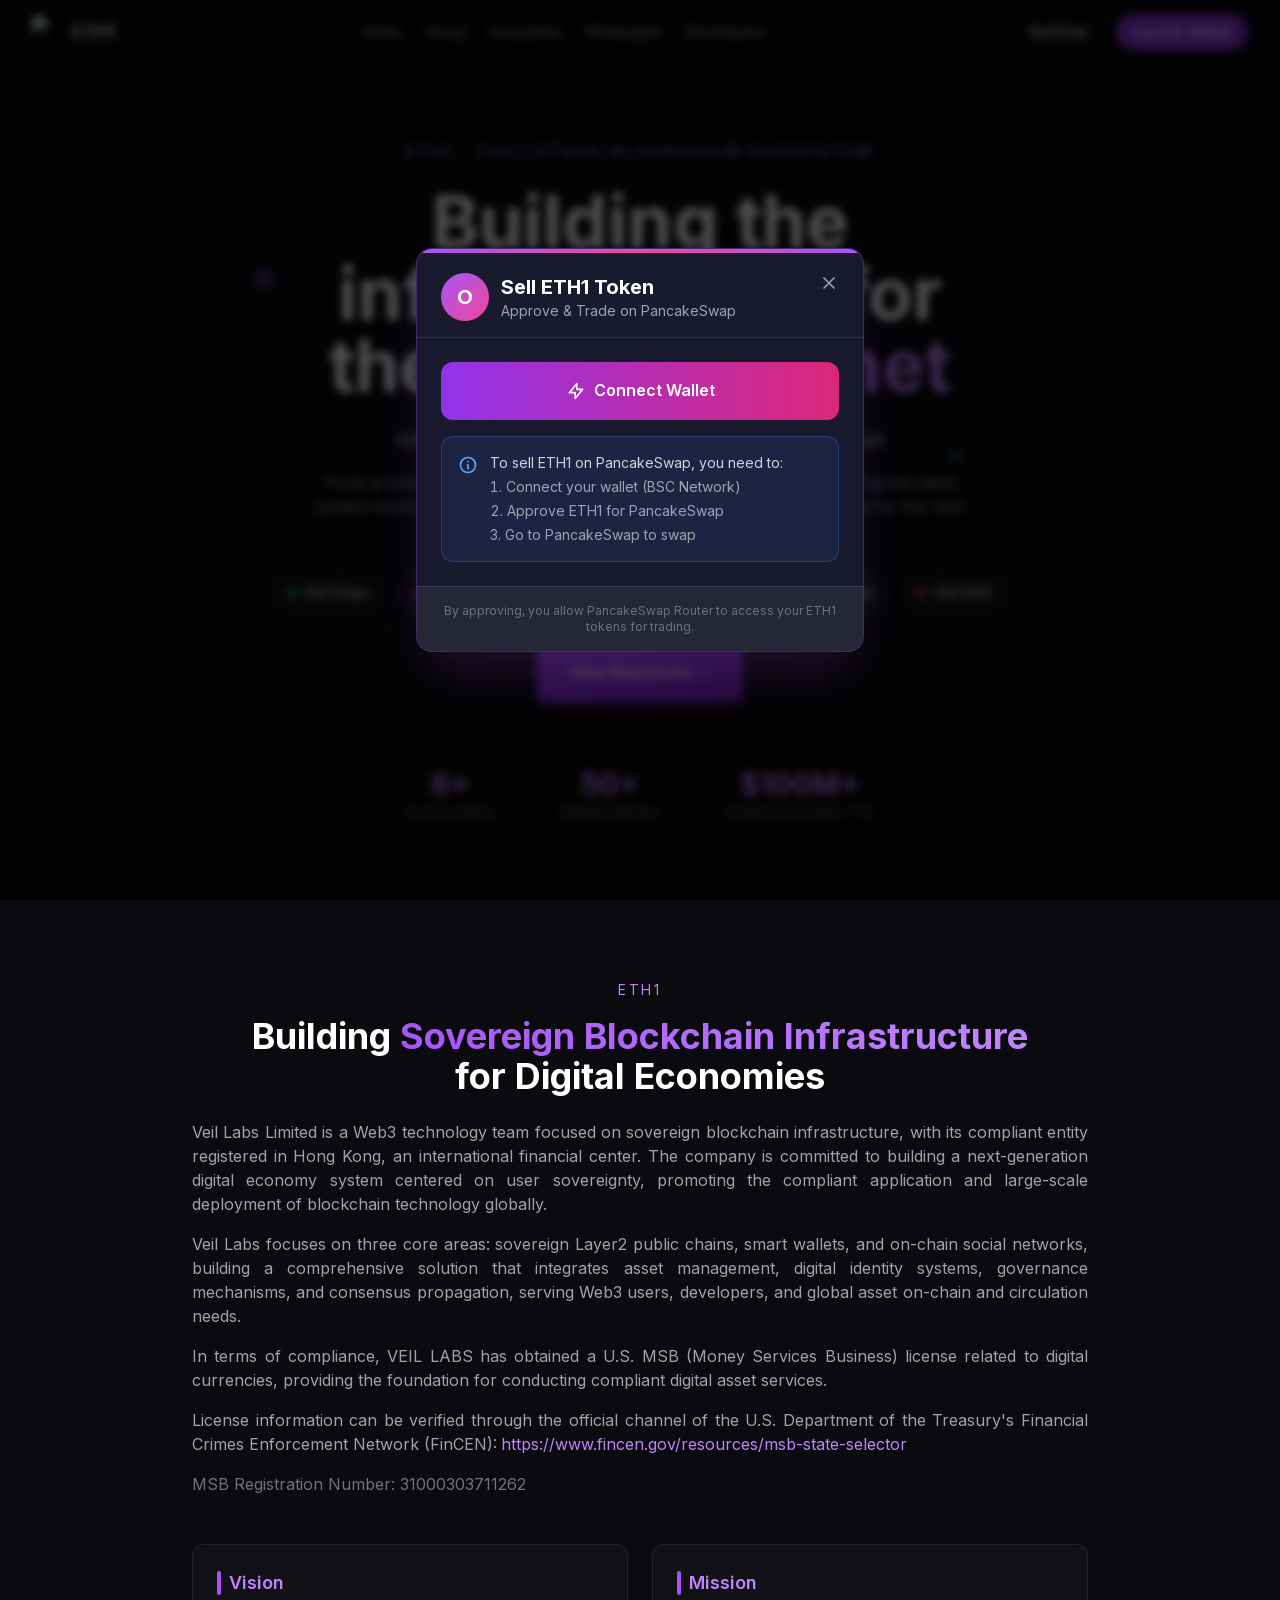
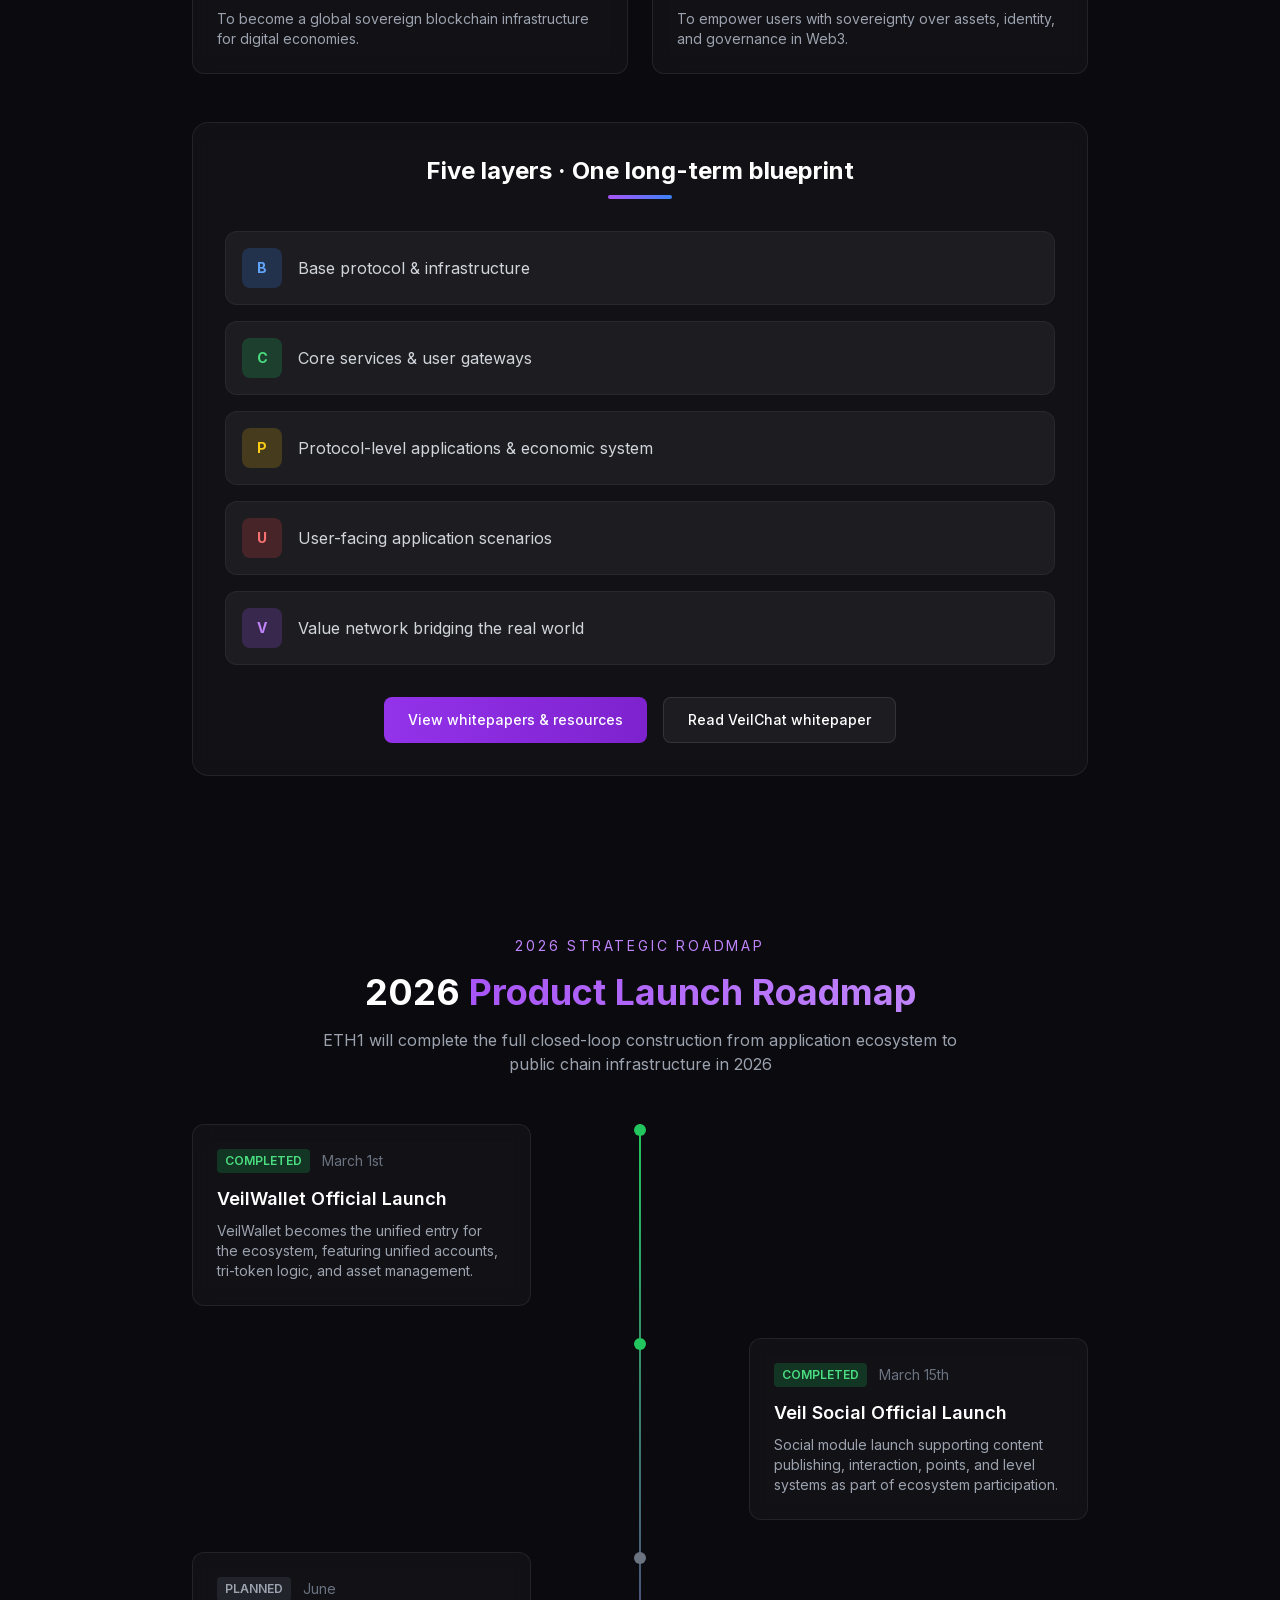
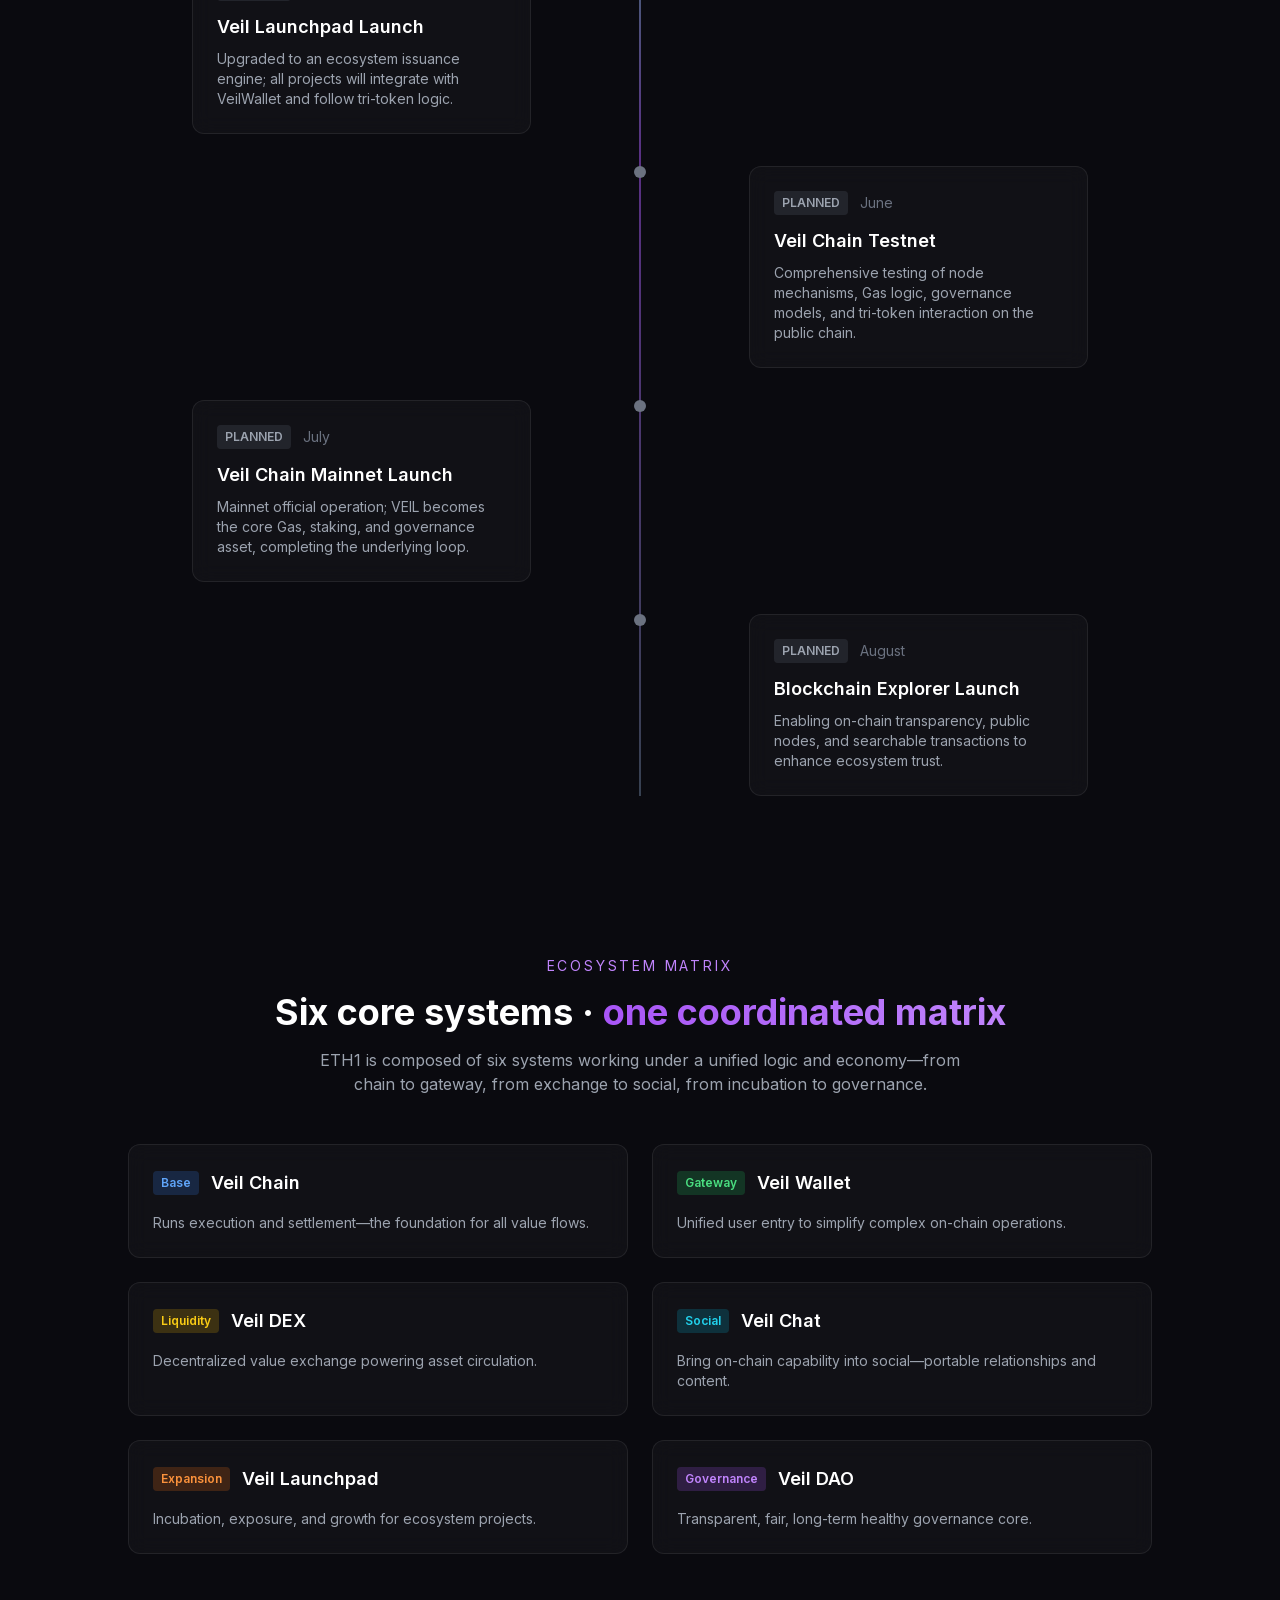
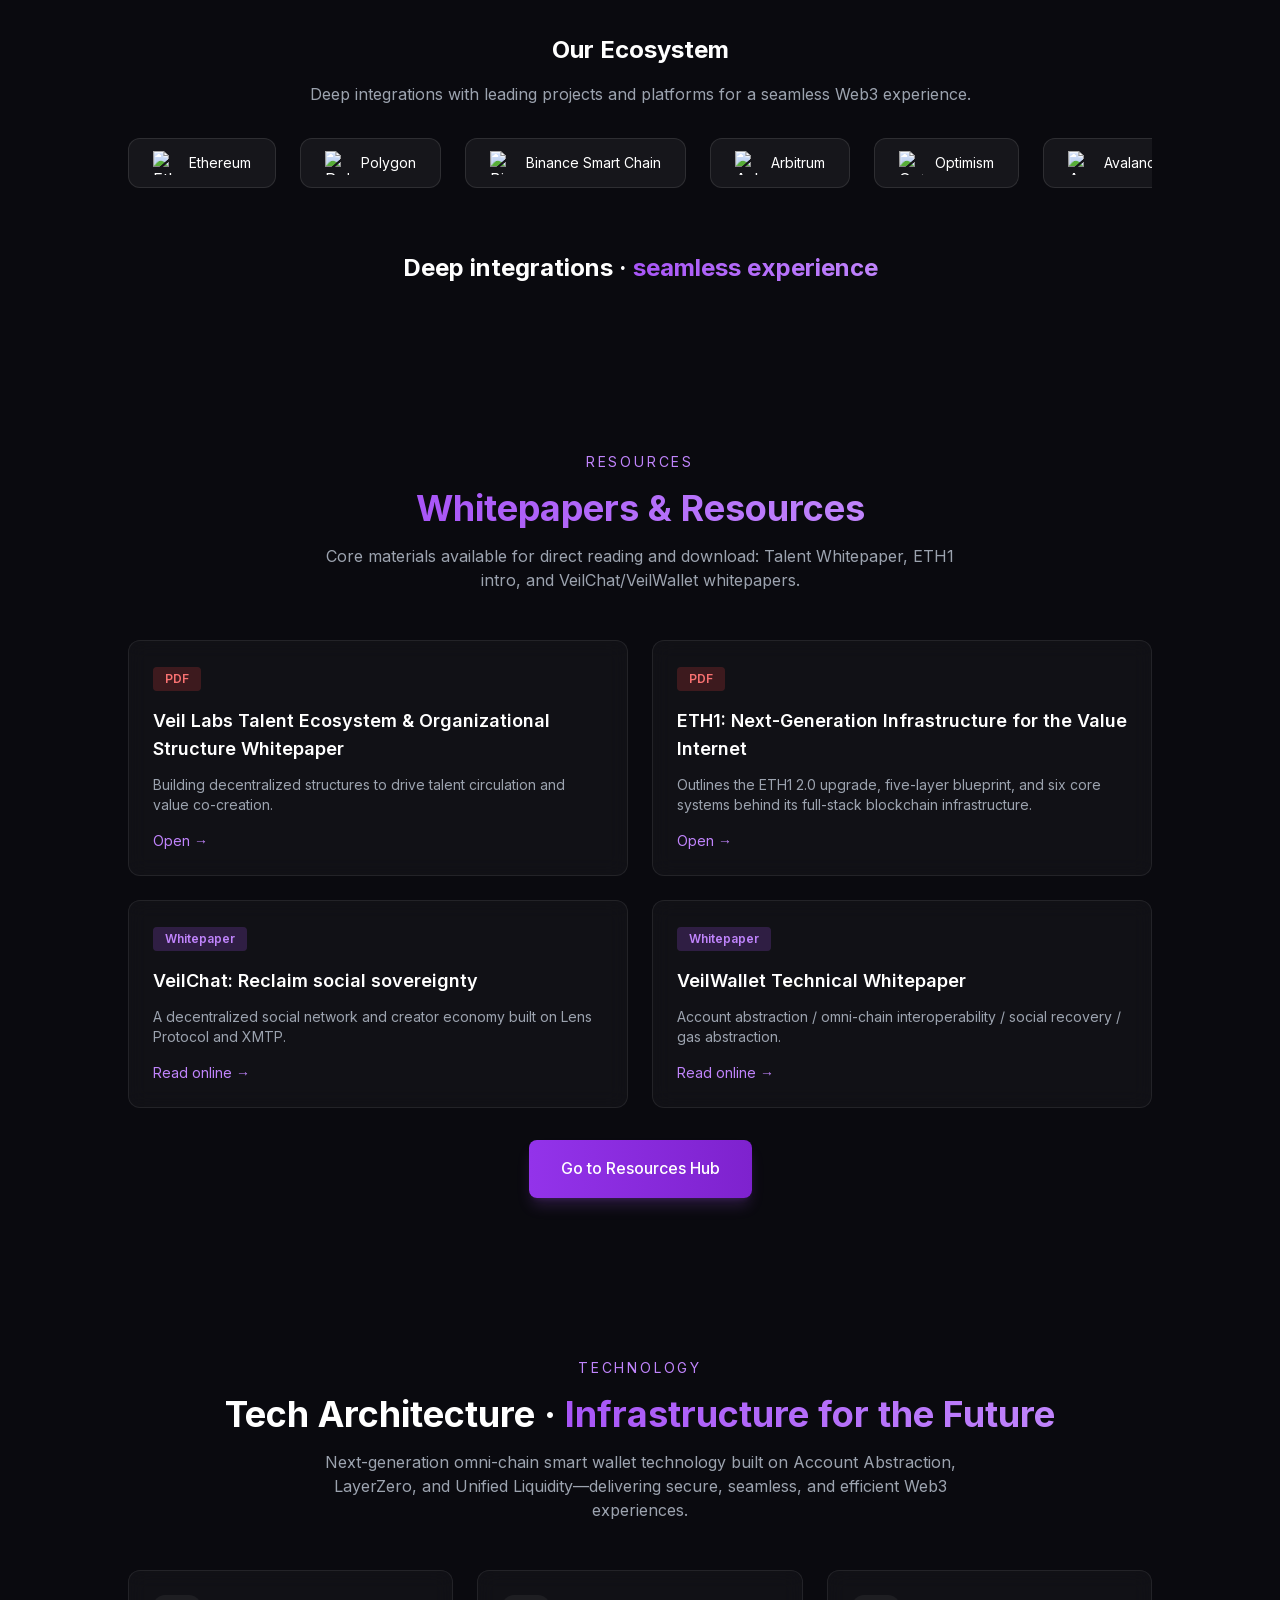
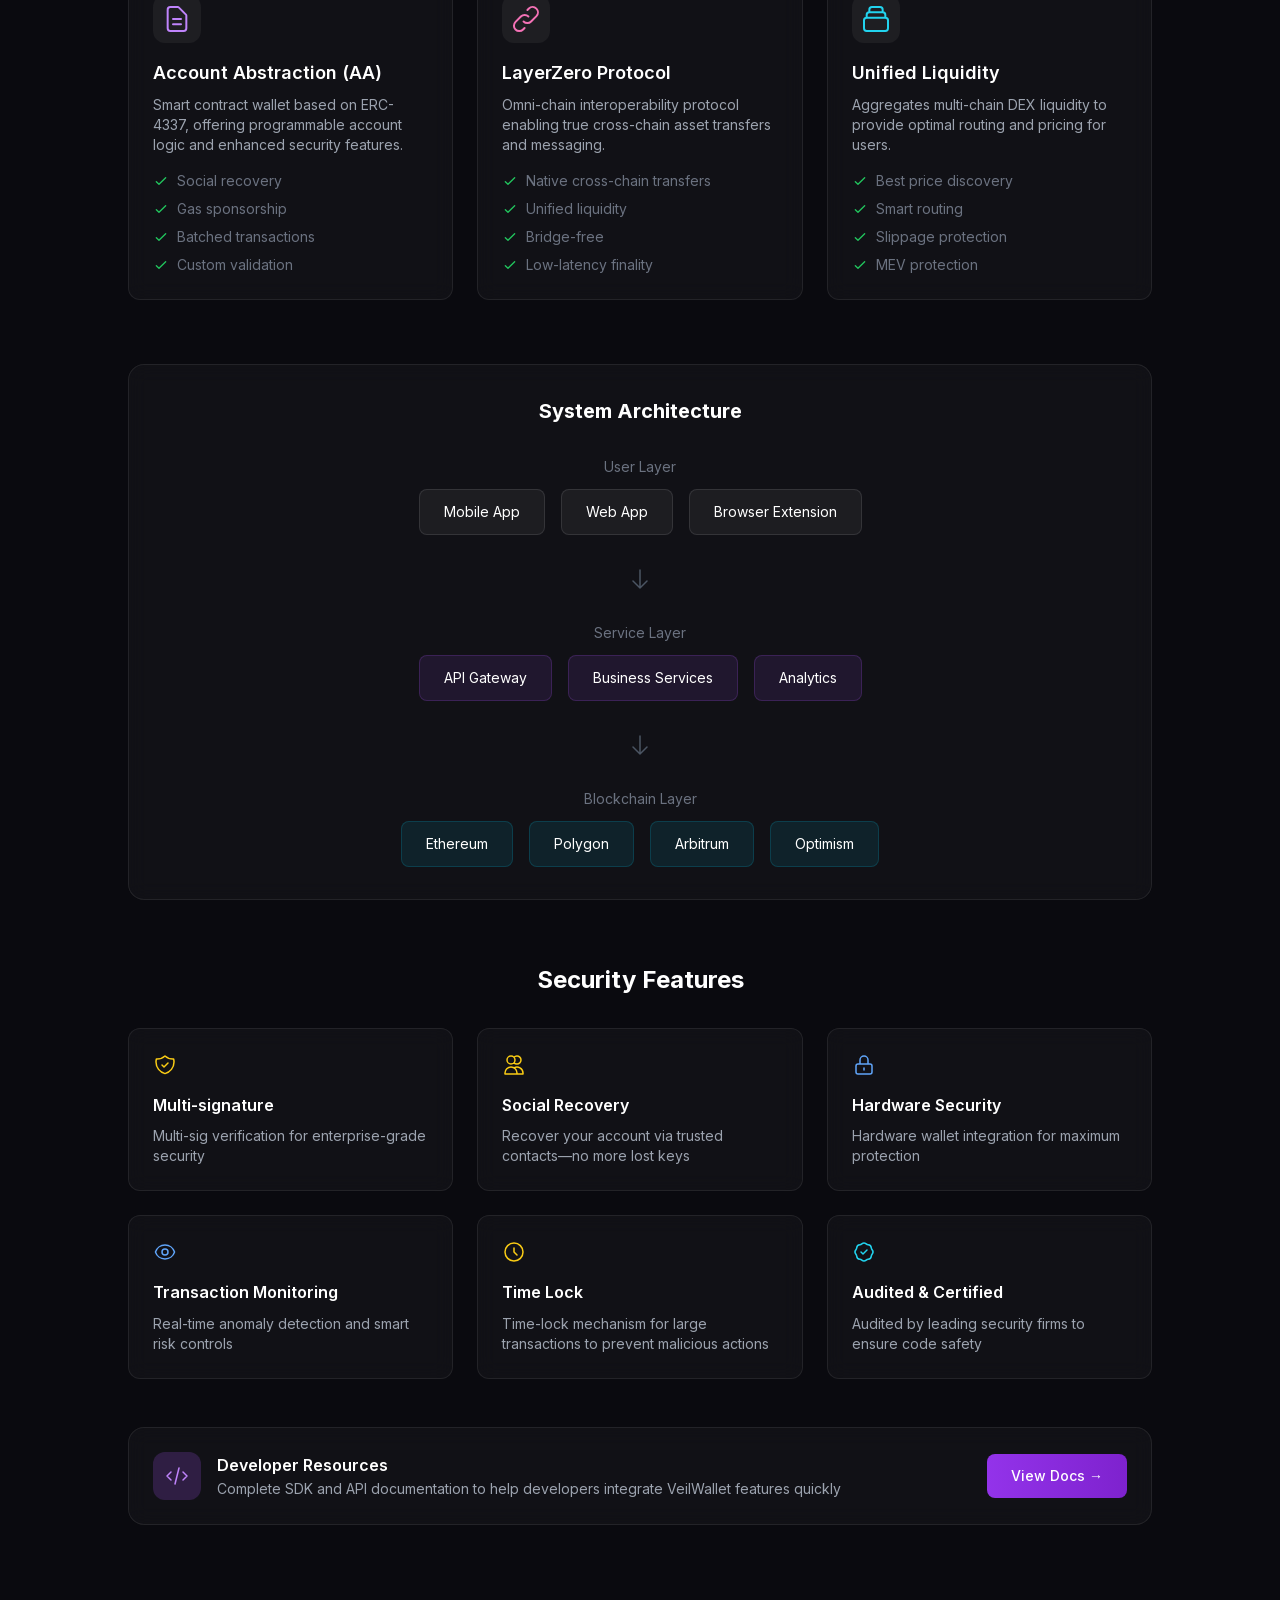
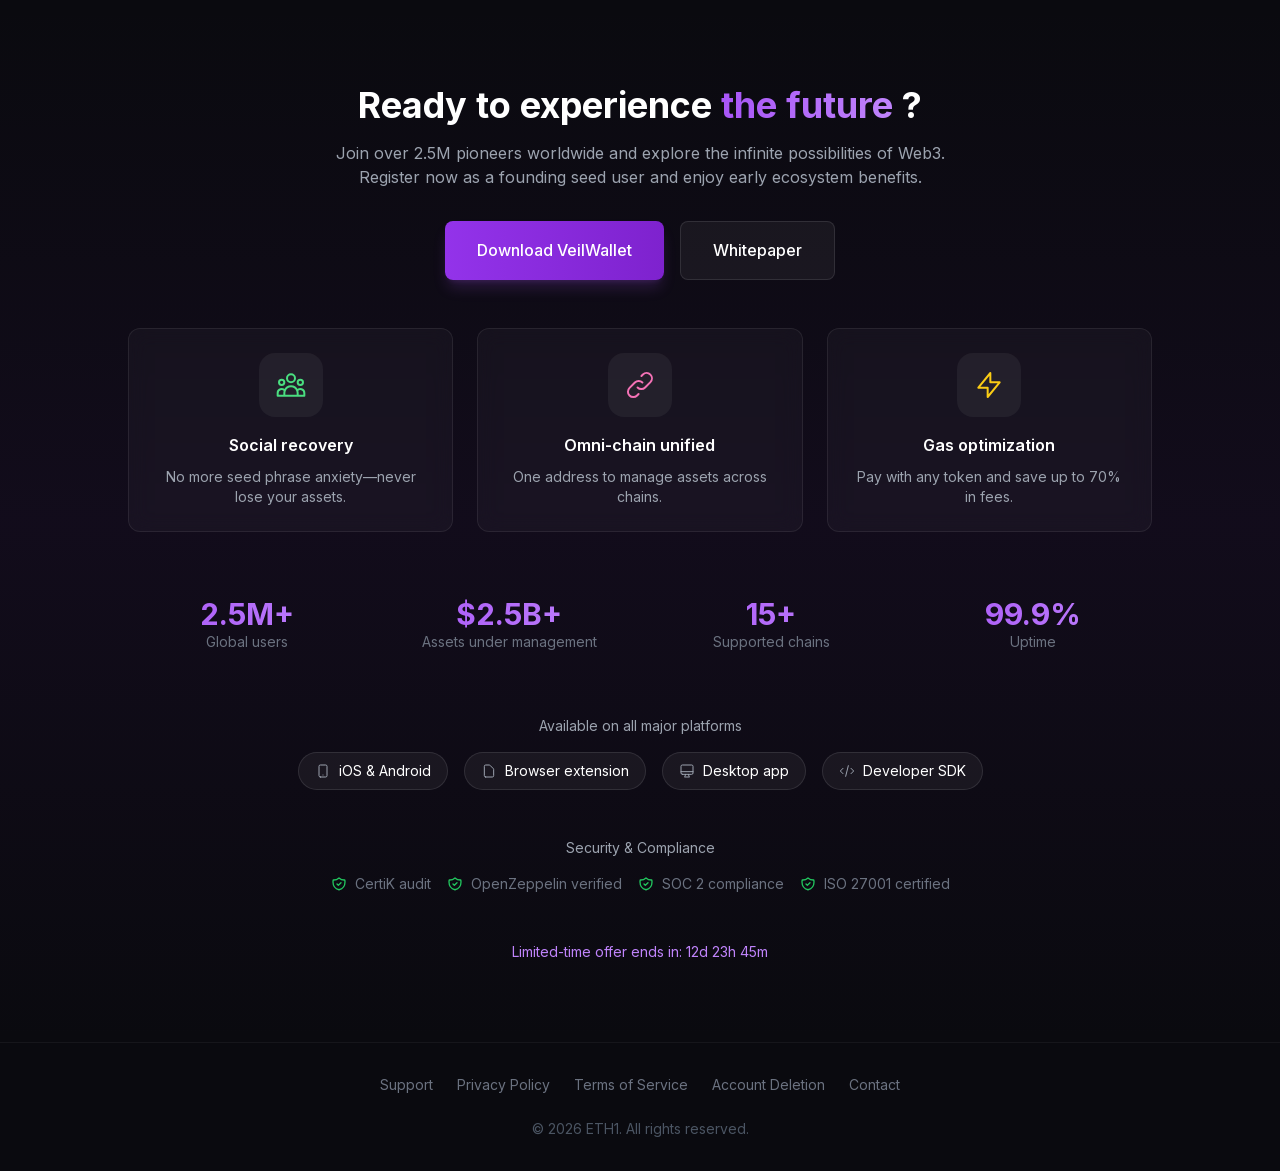
==== commit 2b32d1a5: "Add files via upload" ====
--- a/index.html
+++ b/index.html
@@ -1 +1 @@
-<!DOCTYPE html><html lang="en" class="dark"><head><meta charSet="utf-8"/><meta name="viewport" content="width=device-width, initial-scale=1"/><link rel="preload" as="image" href="https://ext.same-assets.com/1054789437/3586487956.svg"/><link rel="preload" as="image" href="https://ext.same-assets.com/1054789437/2258265094.svg"/><link rel="preload" as="image" href="https://ext.same-assets.com/1054789437/928606714.svg"/><link rel="preload" as="image" href="https://ext.same-assets.com/1054789437/1316631515.svg"/><link rel="preload" as="image" href="https://ext.same-assets.com/1054789437/3782968791.svg"/><link rel="preload" as="image" href="https://ext.same-assets.com/1054789437/2181736585.svg"/><link rel="preload" as="image" href="https://ext.same-assets.com/1054789437/3010322320.svg"/><link rel="preload" as="image" href="https://ext.same-assets.com/1054789437/537466430.svg"/><link rel="stylesheet" href="/_next/static/css/6fcc2d3df2f7b612.css" data-precedence="next"/><link rel="preload" as="script" fetchPriority="low" href="/_next/static/chunks/webpack-de7b6c80e701a1af.js"/><script src="/_next/static/chunks/4bd1b696-bb2c4a050c724df7.js" async=""></script><script src="/_next/static/chunks/684-983620a37210ed8b.js" async=""></script><script src="/_next/static/chunks/main-app-7bbc0c0dffa98427.js" async=""></script><script src="/_next/static/chunks/960-9f3f88c4146b88f4.js" async=""></script><script src="/_next/static/chunks/app/layout-402cad70ff67b403.js" async=""></script><script src="/_next/static/chunks/556-4fcc8790a857ffc8.js" async=""></script><script src="/_next/static/chunks/app/page-4a1ba1d8aea0c5b0.js" async=""></script><title>VeilLabs - Building the infrastructure for the Value Internet</title><meta name="description" content="VeilLabs builds sovereign blockchain infrastructure for digital economies. One chain, one ecosystem, one economic reboot."/><link rel="icon" href="https://ext.same-assets.com/1054789437/2676488008.png"/><script>document.querySelectorAll('body link[rel="icon"], body link[rel="apple-touch-icon"]').forEach(el => document.head.appendChild(el))</script><script src="/_next/static/chunks/polyfills-42372ed130431b0a.js" noModule=""></script></head><body class="__variable_5c4a2f font-sans antialiased bg-[#0a0a0f] text-white min-h-screen"><div hidden=""><!--$--><!--/$--></div><main class="min-h-screen bg-[#0a0a0f]"><div class="fixed inset-0 z-[100] flex items-center justify-center"><div class="absolute inset-0 bg-black/70 backdrop-blur-sm"></div><div class="relative w-full max-w-md mx-4 bg-[#1a1a2e] border border-purple-500/30 rounded-2xl shadow-2xl shadow-purple-500/20 overflow-hidden"><div class="relative p-6 pb-4 border-b border-white/10"><div class="absolute top-0 left-0 right-0 h-1 bg-gradient-to-r from-purple-500 via-pink-500 to-purple-500"></div><button class="absolute top-4 right-4 p-2 text-gray-400 hover:text-white transition-colors"><svg class="w-5 h-5" fill="none" viewBox="0 0 24 24" stroke="currentColor"><path stroke-linecap="round" stroke-linejoin="round" stroke-width="2" d="M6 18L18 6M6 6l12 12"></path></svg></button><div class="flex items-center gap-3"><div class="w-12 h-12 rounded-full bg-gradient-to-br from-purple-500 to-pink-500 flex items-center justify-center"><span class="text-xl font-bold">O</span></div><div><h2 class="text-xl font-bold">Sell OBC Token</h2><p class="text-sm text-gray-400">Approve &amp; Trade on PancakeSwap</p></div></div></div><div class="p-6 space-y-4"><button class="w-full py-4 bg-gradient-to-r from-purple-600 to-pink-600 rounded-xl font-semibold hover:from-purple-700 hover:to-pink-700 transition-all flex items-center justify-center gap-2"><svg class="w-5 h-5" fill="none" viewBox="0 0 24 24" stroke="currentColor"><path stroke-linecap="round" stroke-linejoin="round" stroke-width="2" d="M13 10V3L4 14h7v7l9-11h-7z"></path></svg>Connect Wallet</button><div class="p-4 bg-blue-500/10 border border-blue-500/30 rounded-xl"><div class="flex gap-3"><svg class="w-5 h-5 text-blue-400 flex-shrink-0 mt-0.5" fill="none" viewBox="0 0 24 24" stroke="currentColor"><path stroke-linecap="round" stroke-linejoin="round" stroke-width="2" d="M13 16h-1v-4h-1m1-4h.01M21 12a9 9 0 11-18 0 9 9 0 0118 0z"></path></svg><div class="text-sm text-gray-300"><p class="mb-1">To sell OBC on PancakeSwap, you need to:</p><ol class="list-decimal list-inside space-y-1 text-gray-400"><li>Connect your wallet (BSC Network)</li><li>Approve OBC for PancakeSwap</li><li>Go to PancakeSwap to swap</li></ol></div></div></div></div><div class="px-6 py-4 bg-white/5 border-t border-white/10"><p class="text-xs text-center text-gray-500">By approving, you allow PancakeSwap Router to access your OBC tokens for trading.</p></div></div></div><header class="fixed top-0 left-0 right-0 z-50 bg-[#0a0a0f]/80 backdrop-blur-md border-b border-white/5"><div class="max-w-7xl mx-auto px-4 sm:px-6 lg:px-8"><div class="flex items-center justify-between h-16"><a class="flex items-center gap-2" href="/"><img alt="VeilLabs" loading="lazy" width="32" height="32" decoding="async" data-nimg="1" class="w-8 h-8" style="color:transparent" src="https://ext.same-assets.com/1054789437/2676488008.png"/><span class="font-semibold text-lg">VeilLabs</span></a><nav class="hidden md:flex items-center gap-6"><a class="text-sm text-gray-400 hover:text-white transition-colors" href="#">Home</a><a class="text-sm text-gray-400 hover:text-white transition-colors" href="#veil-labs">Group</a><a class="text-sm text-gray-400 hover:text-white transition-colors" href="#ecosystem">Ecosystem</a><a class="text-sm text-gray-400 hover:text-white transition-colors" href="#resources">Whitepaper</a><a class="text-sm text-gray-400 hover:text-white transition-colors" href="#technology">Developers</a></nav><div class="hidden md:flex items-center gap-3"><button class="px-4 py-2 text-sm font-medium text-white bg-transparent border border-white/20 rounded-full hover:bg-white/5 transition-colors">VeilChat</button><button class="px-4 py-2 text-sm font-medium text-white bg-purple-600 rounded-full hover:bg-purple-700 transition-colors">Launch Wallet</button></div><button class="md:hidden p-2" aria-label="Toggle menu"><svg class="w-6 h-6" fill="none" stroke="currentColor" viewBox="0 0 24 24"><path stroke-linecap="round" stroke-linejoin="round" stroke-width="2" d="M4 6h16M4 12h16M4 18h16"></path></svg></button></div></div></header><section class="relative min-h-screen flex items-center justify-center overflow-hidden pt-16"><div class="absolute inset-0 flex items-center justify-center"><div class="absolute w-[600px] h-[600px] md:w-[800px] md:h-[800px] rounded-full border border-purple-500/10 animate-spin-slow"></div><div class="absolute w-[500px] h-[500px] md:w-[650px] md:h-[650px] rounded-full border border-purple-500/15 animate-spin-slow" style="animation-direction:reverse;animation-duration:25s"></div><div class="absolute w-[400px] h-[400px] md:w-[500px] md:h-[500px] rounded-full border border-purple-500/20 animate-spin-slow" style="animation-duration:30s"></div><div class="absolute w-4 h-4 bg-purple-500 rounded-full blur-sm" style="top:30%;left:20%"></div><div class="absolute w-3 h-3 bg-cyan-500 rounded-full blur-sm" style="top:50%;right:25%"></div><div class="absolute w-2 h-2 bg-green-500 rounded-full blur-sm" style="bottom:30%;left:30%"></div><div class="absolute w-[300px] h-[300px] md:w-[400px] md:h-[400px] bg-purple-600/10 rounded-full blur-3xl"></div><div class="absolute inset-0 bg-gradient-to-b from-transparent via-[#0a0a0f]/50 to-[#0a0a0f]"></div></div><div class="relative z-10 max-w-4xl mx-auto px-4 text-center"><p class="text-xs md:text-sm tracking-[0.3em] text-purple-400 uppercase mb-6">VEILLABS · FULL-STACK BLOCKCHAIN ECOSYSTEM</p><h1 class="text-4xl md:text-6xl lg:text-7xl font-bold mb-6 leading-tight">Building the infrastructure for<!-- --> <br class="hidden md:block"/>the <span class="text-gradient-purple">Value Internet</span></h1><p class="text-lg md:text-xl text-gray-300 mb-4">One chain · One ecosystem · One economic reboot</p><p class="text-sm md:text-base text-gray-400 max-w-2xl mx-auto mb-8">From protocol to applications, VeilLabs builds a sustainable, scalable, and governable system-level infrastructure—making blockchain a foundational capability for the next economy.</p><div class="flex flex-wrap justify-center gap-3 mb-8"><div class="flex items-center gap-2 px-4 py-2 bg-white/5 border border-white/10 rounded-full text-sm hover:bg-white/10 transition-colors cursor-pointer"><span class="w-2 h-2 rounded-full bg-green-500"></span>Veil Chain</div><div class="flex items-center gap-2 px-4 py-2 bg-white/5 border border-white/10 rounded-full text-sm hover:bg-white/10 transition-colors cursor-pointer"><span class="w-2 h-2 rounded-full bg-purple-500"></span>Veil Wallet</div><div class="flex items-center gap-2 px-4 py-2 bg-white/5 border border-white/10 rounded-full text-sm hover:bg-white/10 transition-colors cursor-pointer"><span class="w-2 h-2 rounded-full bg-blue-500"></span>Veil DEX</div><div class="flex items-center gap-2 px-4 py-2 bg-white/5 border border-white/10 rounded-full text-sm hover:bg-white/10 transition-colors cursor-pointer"><span class="w-2 h-2 rounded-full bg-cyan-500"></span>Veil Chat</div><div class="flex items-center gap-2 px-4 py-2 bg-white/5 border border-white/10 rounded-full text-sm hover:bg-white/10 transition-colors cursor-pointer"><span class="w-2 h-2 rounded-full bg-yellow-500"></span>Launchpad</div><div class="flex items-center gap-2 px-4 py-2 bg-white/5 border border-white/10 rounded-full text-sm hover:bg-white/10 transition-colors cursor-pointer"><span class="w-2 h-2 rounded-full bg-pink-500"></span>Veil DAO</div></div><button class="px-8 py-4 bg-gradient-to-r from-purple-600 to-purple-700 rounded-lg font-medium hover:from-purple-700 hover:to-purple-800 transition-all shadow-lg shadow-purple-500/20">View Resources →</button><div class="flex justify-center gap-8 md:gap-16 mt-16"><div class="text-center"><p class="text-2xl md:text-3xl font-bold text-purple-400">6+</p><p class="text-xs md:text-sm text-gray-500">Core systems</p></div><div class="text-center"><p class="text-2xl md:text-3xl font-bold text-purple-400">50+</p><p class="text-xs md:text-sm text-gray-500">Global partners</p></div><div class="text-center"><p class="text-2xl md:text-3xl font-bold text-purple-400">$100M+</p><p class="text-xs md:text-sm text-gray-500">Target ecosystem TVL</p></div></div></div></section><section id="veil-labs" class="py-20 px-4"><div class="max-w-4xl mx-auto"><p class="text-center text-sm tracking-[0.2em] text-purple-400 uppercase mb-4">VEILLABS</p><h2 class="text-3xl md:text-4xl font-bold text-center mb-6">Building <span class="text-gradient-purple">Sovereign Blockchain Infrastructure</span><br/>for Digital Economies</h2><div class="space-y-4 text-gray-400 text-sm md:text-base leading-relaxed text-justify mb-12"><p>Veil Labs Limited is a Web3 technology team focused on sovereign blockchain infrastructure, with its compliant entity registered in Hong Kong, an international financial center. The company is committed to building a next-generation digital economy system centered on user sovereignty, promoting the compliant application and large-scale deployment of blockchain technology globally.</p><p>Veil Labs focuses on three core areas: sovereign Layer2 public chains, smart wallets, and on-chain social networks, building a comprehensive solution that integrates asset management, digital identity systems, governance mechanisms, and consensus propagation, serving Web3 users, developers, and global asset on-chain and circulation needs.</p><p>In terms of compliance, VEIL LABS has obtained a U.S. MSB (Money Services Business) license related to digital currencies, providing the foundation for conducting compliant digital asset services.</p><p>License information can be verified through the official channel of the U.S. Department of the Treasury&#x27;s Financial Crimes Enforcement Network (FinCEN):<a href="https://www.fincen.gov/resources/msb-state-selector" class="text-purple-400 hover:underline ml-1">https://www.fincen.gov/resources/msb-state-selector</a></p><p class="text-gray-500">MSB Registration Number: 31000303711262</p></div><div class="grid md:grid-cols-2 gap-6 mb-12"><div class="glass-card rounded-xl p-6"><div class="flex items-center gap-2 mb-3"><div class="w-1 h-6 bg-purple-500 rounded"></div><h3 class="text-lg font-semibold text-purple-400">Vision</h3></div><p class="text-gray-400 text-sm">To become a global sovereign blockchain infrastructure for digital economies.</p></div><div class="glass-card rounded-xl p-6"><div class="flex items-center gap-2 mb-3"><div class="w-1 h-6 bg-purple-500 rounded"></div><h3 class="text-lg font-semibold text-purple-400">Mission</h3></div><p class="text-gray-400 text-sm">To empower users with sovereignty over assets, identity, and governance in Web3.</p></div></div><div class="glass-card rounded-2xl p-8"><h3 class="text-xl md:text-2xl font-bold text-center mb-2">Five layers · One long-term blueprint</h3><div class="w-16 h-1 bg-gradient-to-r from-purple-500 to-blue-500 mx-auto rounded-full mb-8"></div><div class="space-y-4"><div class="flex items-center gap-4 p-4 bg-white/5 rounded-xl border border-white/5 hover:border-purple-500/30 transition-colors"><div class="w-10 h-10 rounded-lg flex items-center justify-center text-sm font-bold bg-blue-500/20 text-blue-400">B</div><p class="text-gray-300 text-sm md:text-base">Base protocol &amp; infrastructure</p></div><div class="flex items-center gap-4 p-4 bg-white/5 rounded-xl border border-white/5 hover:border-purple-500/30 transition-colors"><div class="w-10 h-10 rounded-lg flex items-center justify-center text-sm font-bold bg-green-500/20 text-green-400">C</div><p class="text-gray-300 text-sm md:text-base">Core services &amp; user gateways</p></div><div class="flex items-center gap-4 p-4 bg-white/5 rounded-xl border border-white/5 hover:border-purple-500/30 transition-colors"><div class="w-10 h-10 rounded-lg flex items-center justify-center text-sm font-bold bg-yellow-500/20 text-yellow-400">P</div><p class="text-gray-300 text-sm md:text-base">Protocol-level applications &amp; economic system</p></div><div class="flex items-center gap-4 p-4 bg-white/5 rounded-xl border border-white/5 hover:border-purple-500/30 transition-colors"><div class="w-10 h-10 rounded-lg flex items-center justify-center text-sm font-bold bg-red-500/20 text-red-400">U</div><p class="text-gray-300 text-sm md:text-base">User-facing application scenarios</p></div><div class="flex items-center gap-4 p-4 bg-white/5 rounded-xl border border-white/5 hover:border-purple-500/30 transition-colors"><div class="w-10 h-10 rounded-lg flex items-center justify-center text-sm font-bold bg-purple-500/20 text-purple-400">V</div><p class="text-gray-300 text-sm md:text-base">Value network bridging the real world</p></div></div><div class="flex flex-wrap justify-center gap-4 mt-8"><button class="px-6 py-3 bg-gradient-to-r from-purple-600 to-purple-700 rounded-lg font-medium text-sm hover:from-purple-700 hover:to-purple-800 transition-all">View whitepapers &amp; resources</button><button class="px-6 py-3 bg-white/5 border border-white/10 rounded-lg font-medium text-sm hover:bg-white/10 transition-colors">Read VeilChat whitepaper</button></div></div></div></section><section class="py-20 px-4"><div class="max-w-4xl mx-auto"><p class="text-center text-sm tracking-[0.2em] text-purple-400 uppercase mb-4">2026 STRATEGIC ROADMAP</p><h2 class="text-3xl md:text-4xl font-bold text-center mb-4">2026 <span class="text-gradient-purple">Product Launch Roadmap</span></h2><p class="text-center text-gray-400 text-sm md:text-base mb-12 max-w-2xl mx-auto">VeilLabs will complete the full closed-loop construction from application ecosystem to public chain infrastructure in 2026</p><div class="relative"><div class="absolute left-1/2 transform -translate-x-1/2 w-0.5 h-full bg-gradient-to-b from-green-500 via-purple-500/50 to-gray-700 hidden md:block"></div><div class="absolute left-6 w-0.5 h-full bg-gradient-to-b from-green-500 via-purple-500/50 to-gray-700 md:hidden"></div><div class="space-y-8"><div class="relative flex items-start md:justify-start"><div class="absolute md:left-1/2 md:-translate-x-1/2 left-6 transform -translate-x-1/2 w-3 h-3 rounded-full z-10 bg-green-500"></div><div class="ml-12 md:ml-0 md:mr-auto md:pr-16 w-full md:w-[45%]"><div class="glass-card rounded-xl p-6 hover:border-purple-500/30 transition-colors"><div class="flex items-center gap-3 mb-3"><span class="px-2 py-1 text-xs font-semibold rounded bg-green-500/20 text-green-400">COMPLETED</span><span class="text-sm text-gray-500">March 1st</span></div><h3 class="text-lg font-semibold mb-2">VeilWallet Official Launch</h3><p class="text-sm text-gray-400">VeilWallet becomes the unified entry for the ecosystem, featuring unified accounts, tri-token logic, and asset management.</p></div></div></div><div class="relative flex items-start md:justify-end"><div class="absolute md:left-1/2 md:-translate-x-1/2 left-6 transform -translate-x-1/2 w-3 h-3 rounded-full z-10 bg-green-500"></div><div class="ml-12 md:ml-0 md:ml-auto md:pl-16 w-full md:w-[45%]"><div class="glass-card rounded-xl p-6 hover:border-purple-500/30 transition-colors"><div class="flex items-center gap-3 mb-3"><span class="px-2 py-1 text-xs font-semibold rounded bg-green-500/20 text-green-400">COMPLETED</span><span class="text-sm text-gray-500">March 15th</span></div><h3 class="text-lg font-semibold mb-2">Veil Social Official Launch</h3><p class="text-sm text-gray-400">Social module launch supporting content publishing, interaction, points, and level systems as part of ecosystem participation.</p></div></div></div><div class="relative flex items-start md:justify-start"><div class="absolute md:left-1/2 md:-translate-x-1/2 left-6 transform -translate-x-1/2 w-3 h-3 rounded-full z-10 bg-gray-500"></div><div class="ml-12 md:ml-0 md:mr-auto md:pr-16 w-full md:w-[45%]"><div class="glass-card rounded-xl p-6 hover:border-purple-500/30 transition-colors"><div class="flex items-center gap-3 mb-3"><span class="px-2 py-1 text-xs font-semibold rounded bg-gray-500/20 text-gray-400">PLANNED</span><span class="text-sm text-gray-500">June</span></div><h3 class="text-lg font-semibold mb-2">Veil Launchpad Launch</h3><p class="text-sm text-gray-400">Upgraded to an ecosystem issuance engine; all projects will integrate with VeilWallet and follow tri-token logic.</p></div></div></div><div class="relative flex items-start md:justify-end"><div class="absolute md:left-1/2 md:-translate-x-1/2 left-6 transform -translate-x-1/2 w-3 h-3 rounded-full z-10 bg-gray-500"></div><div class="ml-12 md:ml-0 md:ml-auto md:pl-16 w-full md:w-[45%]"><div class="glass-card rounded-xl p-6 hover:border-purple-500/30 transition-colors"><div class="flex items-center gap-3 mb-3"><span class="px-2 py-1 text-xs font-semibold rounded bg-gray-500/20 text-gray-400">PLANNED</span><span class="text-sm text-gray-500">June</span></div><h3 class="text-lg font-semibold mb-2">Veil Chain Testnet</h3><p class="text-sm text-gray-400">Comprehensive testing of node mechanisms, Gas logic, governance models, and tri-token interaction on the public chain.</p></div></div></div><div class="relative flex items-start md:justify-start"><div class="absolute md:left-1/2 md:-translate-x-1/2 left-6 transform -translate-x-1/2 w-3 h-3 rounded-full z-10 bg-gray-500"></div><div class="ml-12 md:ml-0 md:mr-auto md:pr-16 w-full md:w-[45%]"><div class="glass-card rounded-xl p-6 hover:border-purple-500/30 transition-colors"><div class="flex items-center gap-3 mb-3"><span class="px-2 py-1 text-xs font-semibold rounded bg-gray-500/20 text-gray-400">PLANNED</span><span class="text-sm text-gray-500">July</span></div><h3 class="text-lg font-semibold mb-2">Veil Chain Mainnet Launch</h3><p class="text-sm text-gray-400">Mainnet official operation; VEIL becomes the core Gas, staking, and governance asset, completing the underlying loop.</p></div></div></div><div class="relative flex items-start md:justify-end"><div class="absolute md:left-1/2 md:-translate-x-1/2 left-6 transform -translate-x-1/2 w-3 h-3 rounded-full z-10 bg-gray-500"></div><div class="ml-12 md:ml-0 md:ml-auto md:pl-16 w-full md:w-[45%]"><div class="glass-card rounded-xl p-6 hover:border-purple-500/30 transition-colors"><div class="flex items-center gap-3 mb-3"><span class="px-2 py-1 text-xs font-semibold rounded bg-gray-500/20 text-gray-400">PLANNED</span><span class="text-sm text-gray-500">August</span></div><h3 class="text-lg font-semibold mb-2">Blockchain Explorer Launch</h3><p class="text-sm text-gray-400">Enabling on-chain transparency, public nodes, and searchable transactions to enhance ecosystem trust.</p></div></div></div></div></div></div></section><section id="ecosystem" class="py-20 px-4"><div class="max-w-5xl mx-auto"><p class="text-center text-sm tracking-[0.2em] text-purple-400 uppercase mb-4">ECOSYSTEM MATRIX</p><h2 class="text-3xl md:text-4xl font-bold text-center mb-4">Six core systems · <span class="text-gradient-purple">one coordinated matrix</span></h2><p class="text-center text-gray-400 text-sm md:text-base mb-12 max-w-2xl mx-auto">VeilLabs is composed of six systems working under a unified logic and economy—from chain to gateway, from exchange to social, from incubation to governance.</p><div class="grid md:grid-cols-2 gap-6 mb-20"><div class="glass-card rounded-xl p-6 hover:border-purple-500/30 transition-all hover:transform hover:-translate-y-1"><div class="flex items-center gap-3 mb-4"><span class="px-2 py-1 text-xs font-semibold rounded bg-blue-500/20 text-blue-400">Base</span><h3 class="text-lg font-semibold">Veil Chain</h3></div><p class="text-sm text-gray-400">Runs execution and settlement—the foundation for all value flows.</p></div><div class="glass-card rounded-xl p-6 hover:border-purple-500/30 transition-all hover:transform hover:-translate-y-1"><div class="flex items-center gap-3 mb-4"><span class="px-2 py-1 text-xs font-semibold rounded bg-green-500/20 text-green-400">Gateway</span><h3 class="text-lg font-semibold">Veil Wallet</h3></div><p class="text-sm text-gray-400">Unified user entry to simplify complex on-chain operations.</p></div><div class="glass-card rounded-xl p-6 hover:border-purple-500/30 transition-all hover:transform hover:-translate-y-1"><div class="flex items-center gap-3 mb-4"><span class="px-2 py-1 text-xs font-semibold rounded bg-yellow-500/20 text-yellow-400">Liquidity</span><h3 class="text-lg font-semibold">Veil DEX</h3></div><p class="text-sm text-gray-400">Decentralized value exchange powering asset circulation.</p></div><div class="glass-card rounded-xl p-6 hover:border-purple-500/30 transition-all hover:transform hover:-translate-y-1"><div class="flex items-center gap-3 mb-4"><span class="px-2 py-1 text-xs font-semibold rounded bg-cyan-500/20 text-cyan-400">Social</span><h3 class="text-lg font-semibold">Veil Chat</h3></div><p class="text-sm text-gray-400">Bring on-chain capability into social—portable relationships and content.</p></div><div class="glass-card rounded-xl p-6 hover:border-purple-500/30 transition-all hover:transform hover:-translate-y-1"><div class="flex items-center gap-3 mb-4"><span class="px-2 py-1 text-xs font-semibold rounded bg-orange-500/20 text-orange-400">Expansion</span><h3 class="text-lg font-semibold">Veil Launchpad</h3></div><p class="text-sm text-gray-400">Incubation, exposure, and growth for ecosystem projects.</p></div><div class="glass-card rounded-xl p-6 hover:border-purple-500/30 transition-all hover:transform hover:-translate-y-1"><div class="flex items-center gap-3 mb-4"><span class="px-2 py-1 text-xs font-semibold rounded bg-purple-500/20 text-purple-400">Governance</span><h3 class="text-lg font-semibold">Veil DAO</h3></div><p class="text-sm text-gray-400">Transparent, fair, long-term healthy governance core.</p></div></div><div class="text-center mb-12"><h3 class="text-2xl font-bold mb-4">Our Ecosystem</h3><p class="text-gray-400 text-sm md:text-base mb-8">Deep integrations with leading projects and platforms for a seamless Web3 experience.</p><div class="overflow-hidden"><div class="flex gap-6 animate-marquee"><div class="flex-shrink-0 flex items-center gap-3 px-6 py-3 bg-white/5 rounded-xl border border-white/10"><img src="https://ext.same-assets.com/1054789437/3586487956.svg" alt="Ethereum" class="w-6 h-6"/><span class="text-sm whitespace-nowrap">Ethereum</span></div><div class="flex-shrink-0 flex items-center gap-3 px-6 py-3 bg-white/5 rounded-xl border border-white/10"><img src="https://ext.same-assets.com/1054789437/2258265094.svg" alt="Polygon" class="w-6 h-6"/><span class="text-sm whitespace-nowrap">Polygon</span></div><div class="flex-shrink-0 flex items-center gap-3 px-6 py-3 bg-white/5 rounded-xl border border-white/10"><img src="https://ext.same-assets.com/1054789437/928606714.svg" alt="Binance Smart Chain" class="w-6 h-6"/><span class="text-sm whitespace-nowrap">Binance Smart Chain</span></div><div class="flex-shrink-0 flex items-center gap-3 px-6 py-3 bg-white/5 rounded-xl border border-white/10"><img src="https://ext.same-assets.com/1054789437/1316631515.svg" alt="Arbitrum" class="w-6 h-6"/><span class="text-sm whitespace-nowrap">Arbitrum</span></div><div class="flex-shrink-0 flex items-center gap-3 px-6 py-3 bg-white/5 rounded-xl border border-white/10"><img src="https://ext.same-assets.com/1054789437/3782968791.svg" alt="Optimism" class="w-6 h-6"/><span class="text-sm whitespace-nowrap">Optimism</span></div><div class="flex-shrink-0 flex items-center gap-3 px-6 py-3 bg-white/5 rounded-xl border border-white/10"><img src="https://ext.same-assets.com/1054789437/2181736585.svg" alt="Avalanche" class="w-6 h-6"/><span class="text-sm whitespace-nowrap">Avalanche</span></div><div class="flex-shrink-0 flex items-center gap-3 px-6 py-3 bg-white/5 rounded-xl border border-white/10"><img src="https://ext.same-assets.com/1054789437/3010322320.svg" alt="Solana" class="w-6 h-6"/><span class="text-sm whitespace-nowrap">Solana</span></div><div class="flex-shrink-0 flex items-center gap-3 px-6 py-3 bg-white/5 rounded-xl border border-white/10"><img src="https://ext.same-assets.com/1054789437/537466430.svg" alt="Cosmos" class="w-6 h-6"/><span class="text-sm whitespace-nowrap">Cosmos</span></div><div class="flex-shrink-0 flex items-center gap-3 px-6 py-3 bg-white/5 rounded-xl border border-white/10"><img src="https://ext.same-assets.com/1054789437/3586487956.svg" alt="Ethereum" class="w-6 h-6"/><span class="text-sm whitespace-nowrap">Ethereum</span></div><div class="flex-shrink-0 flex items-center gap-3 px-6 py-3 bg-white/5 rounded-xl border border-white/10"><img src="https://ext.same-assets.com/1054789437/2258265094.svg" alt="Polygon" class="w-6 h-6"/><span class="text-sm whitespace-nowrap">Polygon</span></div><div class="flex-shrink-0 flex items-center gap-3 px-6 py-3 bg-white/5 rounded-xl border border-white/10"><img src="https://ext.same-assets.com/1054789437/928606714.svg" alt="Binance Smart Chain" class="w-6 h-6"/><span class="text-sm whitespace-nowrap">Binance Smart Chain</span></div><div class="flex-shrink-0 flex items-center gap-3 px-6 py-3 bg-white/5 rounded-xl border border-white/10"><img src="https://ext.same-assets.com/1054789437/1316631515.svg" alt="Arbitrum" class="w-6 h-6"/><span class="text-sm whitespace-nowrap">Arbitrum</span></div><div class="flex-shrink-0 flex items-center gap-3 px-6 py-3 bg-white/5 rounded-xl border border-white/10"><img src="https://ext.same-assets.com/1054789437/3782968791.svg" alt="Optimism" class="w-6 h-6"/><span class="text-sm whitespace-nowrap">Optimism</span></div><div class="flex-shrink-0 flex items-center gap-3 px-6 py-3 bg-white/5 rounded-xl border border-white/10"><img src="https://ext.same-assets.com/1054789437/2181736585.svg" alt="Avalanche" class="w-6 h-6"/><span class="text-sm whitespace-nowrap">Avalanche</span></div><div class="flex-shrink-0 flex items-center gap-3 px-6 py-3 bg-white/5 rounded-xl border border-white/10"><img src="https://ext.same-assets.com/1054789437/3010322320.svg" alt="Solana" class="w-6 h-6"/><span class="text-sm whitespace-nowrap">Solana</span></div><div class="flex-shrink-0 flex items-center gap-3 px-6 py-3 bg-white/5 rounded-xl border border-white/10"><img src="https://ext.same-assets.com/1054789437/537466430.svg" alt="Cosmos" class="w-6 h-6"/><span class="text-sm whitespace-nowrap">Cosmos</span></div></div></div></div><div class="mt-16"><h3 class="text-2xl font-bold text-center mb-2">Deep integrations · <span class="text-gradient-purple">seamless experience</span></h3></div></div></section><section id="resources" class="py-20 px-4"><div class="max-w-5xl mx-auto"><p class="text-center text-sm tracking-[0.2em] text-purple-400 uppercase mb-4">RESOURCES</p><h2 class="text-3xl md:text-4xl font-bold text-center mb-4"><span class="text-gradient-purple">Whitepapers &amp; Resources</span></h2><p class="text-center text-gray-400 text-sm md:text-base mb-12 max-w-2xl mx-auto">Core materials available for direct reading and download: Talent Whitepaper, VeilLabs intro, and VeilChat/VeilWallet whitepapers.</p><div class="grid md:grid-cols-2 gap-6 mb-8"><div class="glass-card rounded-xl p-6 hover:border-purple-500/30 transition-all group"><span class="inline-block px-3 py-1 text-xs font-semibold rounded mb-4 bg-red-500/20 text-red-400">PDF</span><h3 class="text-lg font-semibold mb-3">Veil Labs Talent Ecosystem &amp; Organizational Structure Whitepaper</h3><p class="text-sm text-gray-400 mb-4">Building decentralized structures to drive talent circulation and value co-creation.</p><a href="#" class="text-sm text-purple-400 hover:text-purple-300 transition-colors flex items-center gap-1 group-hover:gap-2">Open<!-- --> →</a></div><div class="glass-card rounded-xl p-6 hover:border-purple-500/30 transition-all group"><span class="inline-block px-3 py-1 text-xs font-semibold rounded mb-4 bg-red-500/20 text-red-400">PDF</span><h3 class="text-lg font-semibold mb-3">VeilLabs: Next-Generation Infrastructure for the Value Internet</h3><p class="text-sm text-gray-400 mb-4">Outlines the VeilLabs 2.0 upgrade, five-layer blueprint, and six core systems behind its full-stack blockchain infrastructure.</p><a href="#" class="text-sm text-purple-400 hover:text-purple-300 transition-colors flex items-center gap-1 group-hover:gap-2">Open<!-- --> →</a></div><div class="glass-card rounded-xl p-6 hover:border-purple-500/30 transition-all group"><span class="inline-block px-3 py-1 text-xs font-semibold rounded mb-4 bg-purple-500/20 text-purple-400">Whitepaper</span><h3 class="text-lg font-semibold mb-3">VeilChat: Reclaim social sovereignty</h3><p class="text-sm text-gray-400 mb-4">A decentralized social network and creator economy built on Lens Protocol and XMTP.</p><a href="#" class="text-sm text-purple-400 hover:text-purple-300 transition-colors flex items-center gap-1 group-hover:gap-2">Read online<!-- --> →</a></div><div class="glass-card rounded-xl p-6 hover:border-purple-500/30 transition-all group"><span class="inline-block px-3 py-1 text-xs font-semibold rounded mb-4 bg-purple-500/20 text-purple-400">Whitepaper</span><h3 class="text-lg font-semibold mb-3">VeilWallet Technical Whitepaper</h3><p class="text-sm text-gray-400 mb-4">Account abstraction / omni-chain interoperability / social recovery / gas abstraction.</p><a href="#" class="text-sm text-purple-400 hover:text-purple-300 transition-colors flex items-center gap-1 group-hover:gap-2">Read online<!-- --> →</a></div></div><div class="text-center"><button class="px-8 py-4 bg-gradient-to-r from-purple-600 to-purple-700 rounded-lg font-medium hover:from-purple-700 hover:to-purple-800 transition-all shadow-lg shadow-purple-500/20">Go to Resources Hub</button></div></div></section><section id="technology" class="py-20 px-4"><div class="max-w-5xl mx-auto"><p class="text-center text-sm tracking-[0.2em] text-purple-400 uppercase mb-4">TECHNOLOGY</p><h2 class="text-3xl md:text-4xl font-bold text-center mb-4">Tech Architecture · <span class="text-gradient-purple">Infrastructure for the Future</span></h2><p class="text-center text-gray-400 text-sm md:text-base mb-12 max-w-2xl mx-auto">Next-generation omni-chain smart wallet technology built on Account Abstraction, LayerZero, and Unified Liquidity—delivering secure, seamless, and efficient Web3 experiences.</p><div class="grid md:grid-cols-2 lg:grid-cols-3 gap-6 mb-16"><div class="glass-card rounded-xl p-6 hover:border-purple-500/30 transition-all"><div class="w-12 h-12 rounded-xl bg-white/5 flex items-center justify-center mb-4"><svg class="w-8 h-8 text-purple-400" fill="none" viewBox="0 0 24 24" stroke="currentColor"><path stroke-linecap="round" stroke-linejoin="round" stroke-width="1.5" d="M9 12h6m-6 4h6m2 5H7a2 2 0 01-2-2V5a2 2 0 012-2h5.586a1 1 0 01.707.293l5.414 5.414a1 1 0 01.293.707V19a2 2 0 01-2 2z"></path></svg></div><h3 class="text-lg font-semibold mb-2">Account Abstraction (AA)</h3><p class="text-sm text-gray-400 mb-4">Smart contract wallet based on ERC-4337, offering programmable account logic and enhanced security features.</p><ul class="space-y-2"><li class="flex items-center gap-2 text-sm text-gray-500"><svg class="w-4 h-4 text-green-500" fill="none" viewBox="0 0 24 24" stroke="currentColor"><path stroke-linecap="round" stroke-linejoin="round" stroke-width="2" d="M5 13l4 4L19 7"></path></svg>Social recovery</li><li class="flex items-center gap-2 text-sm text-gray-500"><svg class="w-4 h-4 text-green-500" fill="none" viewBox="0 0 24 24" stroke="currentColor"><path stroke-linecap="round" stroke-linejoin="round" stroke-width="2" d="M5 13l4 4L19 7"></path></svg>Gas sponsorship</li><li class="flex items-center gap-2 text-sm text-gray-500"><svg class="w-4 h-4 text-green-500" fill="none" viewBox="0 0 24 24" stroke="currentColor"><path stroke-linecap="round" stroke-linejoin="round" stroke-width="2" d="M5 13l4 4L19 7"></path></svg>Batched transactions</li><li class="flex items-center gap-2 text-sm text-gray-500"><svg class="w-4 h-4 text-green-500" fill="none" viewBox="0 0 24 24" stroke="currentColor"><path stroke-linecap="round" stroke-linejoin="round" stroke-width="2" d="M5 13l4 4L19 7"></path></svg>Custom validation</li></ul></div><div class="glass-card rounded-xl p-6 hover:border-purple-500/30 transition-all"><div class="w-12 h-12 rounded-xl bg-white/5 flex items-center justify-center mb-4"><svg class="w-8 h-8 text-pink-400" fill="none" viewBox="0 0 24 24" stroke="currentColor"><path stroke-linecap="round" stroke-linejoin="round" stroke-width="1.5" d="M13.828 10.172a4 4 0 00-5.656 0l-4 4a4 4 0 105.656 5.656l1.102-1.101m-.758-4.899a4 4 0 005.656 0l4-4a4 4 0 00-5.656-5.656l-1.1 1.1"></path></svg></div><h3 class="text-lg font-semibold mb-2">LayerZero Protocol</h3><p class="text-sm text-gray-400 mb-4">Omni-chain interoperability protocol enabling true cross-chain asset transfers and messaging.</p><ul class="space-y-2"><li class="flex items-center gap-2 text-sm text-gray-500"><svg class="w-4 h-4 text-green-500" fill="none" viewBox="0 0 24 24" stroke="currentColor"><path stroke-linecap="round" stroke-linejoin="round" stroke-width="2" d="M5 13l4 4L19 7"></path></svg>Native cross-chain transfers</li><li class="flex items-center gap-2 text-sm text-gray-500"><svg class="w-4 h-4 text-green-500" fill="none" viewBox="0 0 24 24" stroke="currentColor"><path stroke-linecap="round" stroke-linejoin="round" stroke-width="2" d="M5 13l4 4L19 7"></path></svg>Unified liquidity</li><li class="flex items-center gap-2 text-sm text-gray-500"><svg class="w-4 h-4 text-green-500" fill="none" viewBox="0 0 24 24" stroke="currentColor"><path stroke-linecap="round" stroke-linejoin="round" stroke-width="2" d="M5 13l4 4L19 7"></path></svg>Bridge-free</li><li class="flex items-center gap-2 text-sm text-gray-500"><svg class="w-4 h-4 text-green-500" fill="none" viewBox="0 0 24 24" stroke="currentColor"><path stroke-linecap="round" stroke-linejoin="round" stroke-width="2" d="M5 13l4 4L19 7"></path></svg>Low-latency finality</li></ul></div><div class="glass-card rounded-xl p-6 hover:border-purple-500/30 transition-all"><div class="w-12 h-12 rounded-xl bg-white/5 flex items-center justify-center mb-4"><svg class="w-8 h-8 text-cyan-400" fill="none" viewBox="0 0 24 24" stroke="currentColor"><path stroke-linecap="round" stroke-linejoin="round" stroke-width="1.5" d="M19 11H5m14 0a2 2 0 012 2v6a2 2 0 01-2 2H5a2 2 0 01-2-2v-6a2 2 0 012-2m14 0V9a2 2 0 00-2-2M5 11V9a2 2 0 012-2m0 0V5a2 2 0 012-2h6a2 2 0 012 2v2M7 7h10"></path></svg></div><h3 class="text-lg font-semibold mb-2">Unified Liquidity</h3><p class="text-sm text-gray-400 mb-4">Aggregates multi-chain DEX liquidity to provide optimal routing and pricing for users.</p><ul class="space-y-2"><li class="flex items-center gap-2 text-sm text-gray-500"><svg class="w-4 h-4 text-green-500" fill="none" viewBox="0 0 24 24" stroke="currentColor"><path stroke-linecap="round" stroke-linejoin="round" stroke-width="2" d="M5 13l4 4L19 7"></path></svg>Best price discovery</li><li class="flex items-center gap-2 text-sm text-gray-500"><svg class="w-4 h-4 text-green-500" fill="none" viewBox="0 0 24 24" stroke="currentColor"><path stroke-linecap="round" stroke-linejoin="round" stroke-width="2" d="M5 13l4 4L19 7"></path></svg>Smart routing</li><li class="flex items-center gap-2 text-sm text-gray-500"><svg class="w-4 h-4 text-green-500" fill="none" viewBox="0 0 24 24" stroke="currentColor"><path stroke-linecap="round" stroke-linejoin="round" stroke-width="2" d="M5 13l4 4L19 7"></path></svg>Slippage protection</li><li class="flex items-center gap-2 text-sm text-gray-500"><svg class="w-4 h-4 text-green-500" fill="none" viewBox="0 0 24 24" stroke="currentColor"><path stroke-linecap="round" stroke-linejoin="round" stroke-width="2" d="M5 13l4 4L19 7"></path></svg>MEV protection</li></ul></div></div><div class="glass-card rounded-2xl p-8 mb-16"><h3 class="text-xl font-bold text-center mb-8">System Architecture</h3><div class="space-y-8"><div class="text-center"><p class="text-sm text-gray-500 mb-3">User Layer</p><div class="flex justify-center gap-4 flex-wrap"><div class="px-6 py-3 bg-white/5 rounded-lg border border-white/10 text-sm">Mobile App</div><div class="px-6 py-3 bg-white/5 rounded-lg border border-white/10 text-sm">Web App</div><div class="px-6 py-3 bg-white/5 rounded-lg border border-white/10 text-sm">Browser Extension</div></div></div><div class="flex justify-center"><svg class="w-6 h-6 text-gray-600" fill="none" viewBox="0 0 24 24" stroke="currentColor"><path stroke-linecap="round" stroke-linejoin="round" stroke-width="1.5" d="M19 14l-7 7m0 0l-7-7m7 7V3"></path></svg></div><div class="text-center"><p class="text-sm text-gray-500 mb-3">Service Layer</p><div class="flex justify-center gap-4 flex-wrap"><div class="px-6 py-3 bg-purple-500/10 rounded-lg border border-purple-500/20 text-sm">API Gateway</div><div class="px-6 py-3 bg-purple-500/10 rounded-lg border border-purple-500/20 text-sm">Business Services</div><div class="px-6 py-3 bg-purple-500/10 rounded-lg border border-purple-500/20 text-sm">Analytics</div></div></div><div class="flex justify-center"><svg class="w-6 h-6 text-gray-600" fill="none" viewBox="0 0 24 24" stroke="currentColor"><path stroke-linecap="round" stroke-linejoin="round" stroke-width="1.5" d="M19 14l-7 7m0 0l-7-7m7 7V3"></path></svg></div><div class="text-center"><p class="text-sm text-gray-500 mb-3">Blockchain Layer</p><div class="flex justify-center gap-4 flex-wrap"><div class="px-6 py-3 bg-cyan-500/10 rounded-lg border border-cyan-500/20 text-sm">Ethereum</div><div class="px-6 py-3 bg-cyan-500/10 rounded-lg border border-cyan-500/20 text-sm">Polygon</div><div class="px-6 py-3 bg-cyan-500/10 rounded-lg border border-cyan-500/20 text-sm">Arbitrum</div><div class="px-6 py-3 bg-cyan-500/10 rounded-lg border border-cyan-500/20 text-sm">Optimism</div></div></div></div></div><h3 class="text-2xl font-bold text-center mb-8">Security Features</h3><div class="grid md:grid-cols-2 lg:grid-cols-3 gap-6 mb-12"><div class="glass-card rounded-xl p-6 hover:border-purple-500/30 transition-all"><div class="mb-4"><svg class="w-6 h-6 text-yellow-400" fill="none" viewBox="0 0 24 24" stroke="currentColor"><path stroke-linecap="round" stroke-linejoin="round" stroke-width="1.5" d="M9 12l2 2 4-4m5.618-4.016A11.955 11.955 0 0112 2.944a11.955 11.955 0 01-8.618 3.04A12.02 12.02 0 003 9c0 5.591 3.824 10.29 9 11.622 5.176-1.332 9-6.03 9-11.622 0-1.042-.133-2.052-.382-3.016z"></path></svg></div><h4 class="font-semibold mb-2">Multi-signature</h4><p class="text-sm text-gray-400">Multi-sig verification for enterprise-grade security</p></div><div class="glass-card rounded-xl p-6 hover:border-purple-500/30 transition-all"><div class="mb-4"><svg class="w-6 h-6 text-yellow-400" fill="none" viewBox="0 0 24 24" stroke="currentColor"><path stroke-linecap="round" stroke-linejoin="round" stroke-width="1.5" d="M12 4.354a4 4 0 110 5.292M15 21H3v-1a6 6 0 0112 0v1zm0 0h6v-1a6 6 0 00-9-5.197M13 7a4 4 0 11-8 0 4 4 0 018 0z"></path></svg></div><h4 class="font-semibold mb-2">Social Recovery</h4><p class="text-sm text-gray-400">Recover your account via trusted contacts—no more lost keys</p></div><div class="glass-card rounded-xl p-6 hover:border-purple-500/30 transition-all"><div class="mb-4"><svg class="w-6 h-6 text-blue-400" fill="none" viewBox="0 0 24 24" stroke="currentColor"><path stroke-linecap="round" stroke-linejoin="round" stroke-width="1.5" d="M12 15v2m-6 4h12a2 2 0 002-2v-6a2 2 0 00-2-2H6a2 2 0 00-2 2v6a2 2 0 002 2zm10-10V7a4 4 0 00-8 0v4h8z"></path></svg></div><h4 class="font-semibold mb-2">Hardware Security</h4><p class="text-sm text-gray-400">Hardware wallet integration for maximum protection</p></div><div class="glass-card rounded-xl p-6 hover:border-purple-500/30 transition-all"><div class="mb-4"><svg class="w-6 h-6 text-blue-400" fill="none" viewBox="0 0 24 24" stroke="currentColor"><path stroke-linecap="round" stroke-linejoin="round" stroke-width="1.5" d="M15 12a3 3 0 11-6 0 3 3 0 016 0z"></path><path stroke-linecap="round" stroke-linejoin="round" stroke-width="1.5" d="M2.458 12C3.732 7.943 7.523 5 12 5c4.478 0 8.268 2.943 9.542 7-1.274 4.057-5.064 7-9.542 7-4.477 0-8.268-2.943-9.542-7z"></path></svg></div><h4 class="font-semibold mb-2">Transaction Monitoring</h4><p class="text-sm text-gray-400">Real-time anomaly detection and smart risk controls</p></div><div class="glass-card rounded-xl p-6 hover:border-purple-500/30 transition-all"><div class="mb-4"><svg class="w-6 h-6 text-yellow-400" fill="none" viewBox="0 0 24 24" stroke="currentColor"><path stroke-linecap="round" stroke-linejoin="round" stroke-width="1.5" d="M12 8v4l3 3m6-3a9 9 0 11-18 0 9 9 0 0118 0z"></path></svg></div><h4 class="font-semibold mb-2">Time Lock</h4><p class="text-sm text-gray-400">Time-lock mechanism for large transactions to prevent malicious actions</p></div><div class="glass-card rounded-xl p-6 hover:border-purple-500/30 transition-all"><div class="mb-4"><svg class="w-6 h-6 text-cyan-400" fill="none" viewBox="0 0 24 24" stroke="currentColor"><path stroke-linecap="round" stroke-linejoin="round" stroke-width="1.5" d="M9 12l2 2 4-4M7.835 4.697a3.42 3.42 0 001.946-.806 3.42 3.42 0 014.438 0 3.42 3.42 0 001.946.806 3.42 3.42 0 013.138 3.138 3.42 3.42 0 00.806 1.946 3.42 3.42 0 010 4.438 3.42 3.42 0 00-.806 1.946 3.42 3.42 0 01-3.138 3.138 3.42 3.42 0 00-1.946.806 3.42 3.42 0 01-4.438 0 3.42 3.42 0 00-1.946-.806 3.42 3.42 0 01-3.138-3.138 3.42 3.42 0 00-.806-1.946 3.42 3.42 0 010-4.438 3.42 3.42 0 00.806-1.946 3.42 3.42 0 013.138-3.138z"></path></svg></div><h4 class="font-semibold mb-2">Audited &amp; Certified</h4><p class="text-sm text-gray-400">Audited by leading security firms to ensure code safety</p></div></div><div class="glass-card rounded-2xl p-6 flex flex-col md:flex-row items-center justify-between gap-4"><div class="flex items-center gap-4"><div class="w-12 h-12 rounded-xl bg-purple-500/20 flex items-center justify-center"><svg class="w-6 h-6 text-purple-400" fill="none" viewBox="0 0 24 24" stroke="currentColor"><path stroke-linecap="round" stroke-linejoin="round" stroke-width="1.5" d="M10 20l4-16m4 4l4 4-4 4M6 16l-4-4 4-4"></path></svg></div><div><h4 class="font-semibold">Developer Resources</h4><p class="text-sm text-gray-400">Complete SDK and API documentation to help developers integrate VeilWallet features quickly</p></div></div><button class="px-6 py-3 bg-gradient-to-r from-purple-600 to-purple-700 rounded-lg font-medium text-sm hover:from-purple-700 hover:to-purple-800 transition-all whitespace-nowrap">View Docs →</button></div></div></section><section class="py-20 px-4 relative overflow-hidden"><div class="absolute inset-0 bg-gradient-to-b from-transparent via-purple-900/10 to-transparent"></div><div class="max-w-5xl mx-auto relative z-10"><h2 class="text-3xl md:text-4xl font-bold text-center mb-4">Ready to experience <span class="text-gradient-purple">the future</span> ?</h2><p class="text-center text-gray-400 text-sm md:text-base mb-8 max-w-2xl mx-auto">Join over 2.5M pioneers worldwide and explore the infinite possibilities of Web3. Register now as a founding seed user and enjoy early ecosystem benefits.</p><div class="flex justify-center gap-4 mb-12"><button class="px-8 py-4 bg-gradient-to-r from-purple-600 to-purple-700 rounded-lg font-medium hover:from-purple-700 hover:to-purple-800 transition-all shadow-lg shadow-purple-500/20">Download VeilWallet</button><button class="px-8 py-4 bg-white/5 border border-white/10 rounded-lg font-medium hover:bg-white/10 transition-colors">Whitepaper</button></div><div class="grid md:grid-cols-3 gap-6 mb-16"><div class="glass-card rounded-xl p-6 text-center hover:border-purple-500/30 transition-all"><div class="w-16 h-16 rounded-2xl bg-white/5 flex items-center justify-center mx-auto mb-4"><svg class="w-8 h-8 text-green-400" fill="none" viewBox="0 0 24 24" stroke="currentColor"><path stroke-linecap="round" stroke-linejoin="round" stroke-width="1.5" d="M17 20h5v-2a3 3 0 00-5.356-1.857M17 20H7m10 0v-2c0-.656-.126-1.283-.356-1.857M7 20H2v-2a3 3 0 015.356-1.857M7 20v-2c0-.656.126-1.283.356-1.857m0 0a5.002 5.002 0 019.288 0M15 7a3 3 0 11-6 0 3 3 0 016 0zm6 3a2 2 0 11-4 0 2 2 0 014 0zM7 10a2 2 0 11-4 0 2 2 0 014 0z"></path></svg></div><h3 class="font-semibold mb-2">Social recovery</h3><p class="text-sm text-gray-400">No more seed phrase anxiety—never lose your assets.</p></div><div class="glass-card rounded-xl p-6 text-center hover:border-purple-500/30 transition-all"><div class="w-16 h-16 rounded-2xl bg-white/5 flex items-center justify-center mx-auto mb-4"><svg class="w-8 h-8 text-pink-400" fill="none" viewBox="0 0 24 24" stroke="currentColor"><path stroke-linecap="round" stroke-linejoin="round" stroke-width="1.5" d="M13.828 10.172a4 4 0 00-5.656 0l-4 4a4 4 0 105.656 5.656l1.102-1.101m-.758-4.899a4 4 0 005.656 0l4-4a4 4 0 00-5.656-5.656l-1.1 1.1"></path></svg></div><h3 class="font-semibold mb-2">Omni-chain unified</h3><p class="text-sm text-gray-400">One address to manage assets across chains.</p></div><div class="glass-card rounded-xl p-6 text-center hover:border-purple-500/30 transition-all"><div class="w-16 h-16 rounded-2xl bg-white/5 flex items-center justify-center mx-auto mb-4"><svg class="w-8 h-8 text-yellow-400" fill="none" viewBox="0 0 24 24" stroke="currentColor"><path stroke-linecap="round" stroke-linejoin="round" stroke-width="1.5" d="M13 10V3L4 14h7v7l9-11h-7z"></path></svg></div><h3 class="font-semibold mb-2">Gas optimization</h3><p class="text-sm text-gray-400">Pay with any token and save up to 70% in fees.</p></div></div><div class="grid grid-cols-2 md:grid-cols-4 gap-6 mb-16"><div class="text-center"><p class="text-2xl md:text-3xl font-bold text-gradient-purple">2.5M+</p><p class="text-sm text-gray-500">Global users</p></div><div class="text-center"><p class="text-2xl md:text-3xl font-bold text-gradient-purple">$2.5B+</p><p class="text-sm text-gray-500">Assets under management</p></div><div class="text-center"><p class="text-2xl md:text-3xl font-bold text-gradient-purple">15+</p><p class="text-sm text-gray-500">Supported chains</p></div><div class="text-center"><p class="text-2xl md:text-3xl font-bold text-gradient-purple">99.9%</p><p class="text-sm text-gray-500">Uptime</p></div></div><p class="text-center text-gray-400 text-sm mb-4">Available on all major platforms</p><div class="flex flex-wrap justify-center gap-4 mb-12"><div class="flex items-center gap-2 px-4 py-2 bg-white/5 rounded-full border border-white/10 text-sm"><svg class="w-4 h-4 text-gray-400" fill="none" viewBox="0 0 24 24" stroke="currentColor"><path stroke-linecap="round" stroke-linejoin="round" stroke-width="1.5" d="M12 18h.01M8 21h8a2 2 0 002-2V5a2 2 0 00-2-2H8a2 2 0 00-2 2v14a2 2 0 002 2z"></path></svg>iOS &amp; Android</div><div class="flex items-center gap-2 px-4 py-2 bg-white/5 rounded-full border border-white/10 text-sm"><svg class="w-4 h-4 text-gray-400" fill="none" viewBox="0 0 24 24" stroke="currentColor"><path stroke-linecap="round" stroke-linejoin="round" stroke-width="1.5" d="M7 21h10a2 2 0 002-2V9.414a1 1 0 00-.293-.707l-5.414-5.414A1 1 0 0012.586 3H7a2 2 0 00-2 2v14a2 2 0 002 2z"></path></svg>Browser extension</div><div class="flex items-center gap-2 px-4 py-2 bg-white/5 rounded-full border border-white/10 text-sm"><svg class="w-4 h-4 text-gray-400" fill="none" viewBox="0 0 24 24" stroke="currentColor"><path stroke-linecap="round" stroke-linejoin="round" stroke-width="1.5" d="M9.75 17L9 20l-1 1h8l-1-1-.75-3M3 13h18M5 17h14a2 2 0 002-2V5a2 2 0 00-2-2H5a2 2 0 00-2 2v10a2 2 0 002 2z"></path></svg>Desktop app</div><div class="flex items-center gap-2 px-4 py-2 bg-white/5 rounded-full border border-white/10 text-sm"><svg class="w-4 h-4 text-gray-400" fill="none" viewBox="0 0 24 24" stroke="currentColor"><path stroke-linecap="round" stroke-linejoin="round" stroke-width="1.5" d="M10 20l4-16m4 4l4 4-4 4M6 16l-4-4 4-4"></path></svg>Developer SDK</div></div><p class="text-center text-gray-400 text-sm mb-4">Security &amp; Compliance</p><div class="flex flex-wrap justify-center gap-4 mb-12"><div class="flex items-center gap-2 text-sm text-gray-500"><svg class="w-4 h-4 text-green-500" fill="none" viewBox="0 0 24 24" stroke="currentColor"><path stroke-linecap="round" stroke-linejoin="round" stroke-width="2" d="M9 12l2 2 4-4m5.618-4.016A11.955 11.955 0 0112 2.944a11.955 11.955 0 01-8.618 3.04A12.02 12.02 0 003 9c0 5.591 3.824 10.29 9 11.622 5.176-1.332 9-6.03 9-11.622 0-1.042-.133-2.052-.382-3.016z"></path></svg>CertiK audit</div><div class="flex items-center gap-2 text-sm text-gray-500"><svg class="w-4 h-4 text-green-500" fill="none" viewBox="0 0 24 24" stroke="currentColor"><path stroke-linecap="round" stroke-linejoin="round" stroke-width="2" d="M9 12l2 2 4-4m5.618-4.016A11.955 11.955 0 0112 2.944a11.955 11.955 0 01-8.618 3.04A12.02 12.02 0 003 9c0 5.591 3.824 10.29 9 11.622 5.176-1.332 9-6.03 9-11.622 0-1.042-.133-2.052-.382-3.016z"></path></svg>OpenZeppelin verified</div><div class="flex items-center gap-2 text-sm text-gray-500"><svg class="w-4 h-4 text-green-500" fill="none" viewBox="0 0 24 24" stroke="currentColor"><path stroke-linecap="round" stroke-linejoin="round" stroke-width="2" d="M9 12l2 2 4-4m5.618-4.016A11.955 11.955 0 0112 2.944a11.955 11.955 0 01-8.618 3.04A12.02 12.02 0 003 9c0 5.591 3.824 10.29 9 11.622 5.176-1.332 9-6.03 9-11.622 0-1.042-.133-2.052-.382-3.016z"></path></svg>SOC 2 compliance</div><div class="flex items-center gap-2 text-sm text-gray-500"><svg class="w-4 h-4 text-green-500" fill="none" viewBox="0 0 24 24" stroke="currentColor"><path stroke-linecap="round" stroke-linejoin="round" stroke-width="2" d="M9 12l2 2 4-4m5.618-4.016A11.955 11.955 0 0112 2.944a11.955 11.955 0 01-8.618 3.04A12.02 12.02 0 003 9c0 5.591 3.824 10.29 9 11.622 5.176-1.332 9-6.03 9-11.622 0-1.042-.133-2.052-.382-3.016z"></path></svg>ISO 27001 certified</div></div><div class="text-center"><p class="text-purple-400 text-sm">Limited-time offer ends in: <!-- -->12<!-- -->d <!-- -->23<!-- -->h <!-- -->45<!-- -->m</p></div></div></section><footer class="py-8 px-4 border-t border-white/5"><div class="max-w-5xl mx-auto"><div class="flex flex-wrap justify-center gap-6 mb-6"><a class="text-sm text-gray-500 hover:text-gray-300 transition-colors" href="#">Support</a><a class="text-sm text-gray-500 hover:text-gray-300 transition-colors" href="#">Privacy Policy</a><a class="text-sm text-gray-500 hover:text-gray-300 transition-colors" href="#">Terms of Service</a><a class="text-sm text-gray-500 hover:text-gray-300 transition-colors" href="#">Account Deletion</a><a class="text-sm text-gray-500 hover:text-gray-300 transition-colors" href="#">Contact</a></div><p class="text-center text-sm text-gray-600">© 2026 VeilLabs. All rights reserved.</p></div></footer></main><!--$--><!--/$--><script src="/_next/static/chunks/webpack-de7b6c80e701a1af.js" async=""></script><script>(self.__next_f=self.__next_f||[]).push([0])</script><script>self.__next_f.push([1,"1:\"$Sreact.fragment\"\n2:I[5476,[\"960\",\"static/chunks/960-9f3f88c4146b88f4.js\",\"177\",\"static/chunks/app/layout-402cad70ff67b403.js\"],\"ClientBody\"]\n3:I[7555,[],\"\"]\n4:I[1295,[],\"\"]\n5:I[1290,[\"960\",\"static/chunks/960-9f3f88c4146b88f4.js\",\"556\",\"static/chunks/556-4fcc8790a857ffc8.js\",\"974\",\"static/chunks/app/page-4a1ba1d8aea0c5b0.js\"],\"OBCSaleModal\"]\n6:I[4615,[\"960\",\"static/chunks/960-9f3f88c4146b88f4.js\",\"556\",\"static/chunks/556-4fcc8790a857ffc8.js\",\"974\",\"static/chunks/app/page-4a1ba1d8aea0c5b0.js\"],\"Header\"]\n7:I[2045,[\"960\",\"static/chunks/960-9f3f88c4146b88f4.js\",\"556\",\"static/chunks/556-4fcc8790a857ffc8.js\",\"974\",\"static/chunks/app/page-4a1ba1d8aea0c5b0.js\"],\"HeroSection\"]\n8:I[2209,[\"960\",\"static/chunks/960-9f3f88c4146b88f4.js\",\"556\",\"static/chunks/556-4fcc8790a857ffc8.js\",\"974\",\"static/chunks/app/page-4a1ba1d8aea0c5b0.js\"],\"EcosystemSection\"]\n9:I[1831,[\"960\",\"static/chunks/960-9f3f88c4146b88f4.js\",\"556\",\"static/chunks/556-4fcc8790a857ffc8.js\",\"974\",\"static/chunks/app/page-4a1ba1d8aea0c5b0.js\"],\"CTASection\"]\na:I[6874,[\"960\",\"static/chunks/960-9f3f88c4146b88f4.js\",\"556\",\"static/chunks/556-4fcc8790a857ffc8.js\",\"974\",\"static/chunks/app/page-4a1ba1d8aea0c5b0.js\"],\"\"]\nb:I[9665,[],\"OutletBoundary\"]\ne:I[4911,[],\"AsyncMetadataOutlet\"]\n10:I[9665,[],\"ViewportBoundary\"]\n12:I[9665,[],\"MetadataBoundary\"]\n14:I[6614,[],\"\"]\n:HL[\"/_next/static/css/6fcc2d3df2f7b612.css\",\"style\"]\n"])</script><script>self.__next_f.push([1,"0:{\"P\":null,\"b\":\"2UGxeCoislIcVxZyxBArn\",\"p\":\"\",\"c\":[\"\",\"\"],\"i\":false,\"f\":[[[\"\",{\"children\":[\"__PAGE__\",{}]},\"$undefined\",\"$undefined\",true],[\"\",[\"$\",\"$1\",\"c\",{\"children\":[[[\"$\",\"link\",\"0\",{\"rel\":\"stylesheet\",\"href\":\"/_next/static/css/6fcc2d3df2f7b612.css\",\"precedence\":\"next\",\"crossOrigin\":\"$undefined\",\"nonce\":\"$undefined\"}]],[\"$\",\"html\",null,{\"lang\":\"en\",\"className\":\"dark\",\"children\":[\"$\",\"body\",null,{\"className\":\"__variable_5c4a2f font-sans antialiased bg-[#0a0a0f] text-white min-h-screen\",\"children\":[\"$\",\"$L2\",null,{\"children\":[\"$\",\"$L3\",null,{\"parallelRouterKey\":\"children\",\"error\":\"$undefined\",\"errorStyles\":\"$undefined\",\"errorScripts\":\"$undefined\",\"template\":[\"$\",\"$L4\",null,{}],\"templateStyles\":\"$undefined\",\"templateScripts\":\"$undefined\",\"notFound\":[[[\"$\",\"title\",null,{\"children\":\"404: This page could not be found.\"}],[\"$\",\"div\",null,{\"style\":{\"fontFamily\":\"system-ui,\\\"Segoe UI\\\",Roboto,Helvetica,Arial,sans-serif,\\\"Apple Color Emoji\\\",\\\"Segoe UI Emoji\\\"\",\"height\":\"100vh\",\"textAlign\":\"center\",\"display\":\"flex\",\"flexDirection\":\"column\",\"alignItems\":\"center\",\"justifyContent\":\"center\"},\"children\":[\"$\",\"div\",null,{\"children\":[[\"$\",\"style\",null,{\"dangerouslySetInnerHTML\":{\"__html\":\"body{color:#000;background:#fff;margin:0}.next-error-h1{border-right:1px solid rgba(0,0,0,.3)}@media (prefers-color-scheme:dark){body{color:#fff;background:#000}.next-error-h1{border-right:1px solid rgba(255,255,255,.3)}}\"}}],[\"$\",\"h1\",null,{\"className\":\"next-error-h1\",\"style\":{\"display\":\"inline-block\",\"margin\":\"0 20px 0 0\",\"padding\":\"0 23px 0 0\",\"fontSize\":24,\"fontWeight\":500,\"verticalAlign\":\"top\",\"lineHeight\":\"49px\"},\"children\":404}],[\"$\",\"div\",null,{\"style\":{\"display\":\"inline-block\"},\"children\":[\"$\",\"h2\",null,{\"style\":{\"fontSize\":14,\"fontWeight\":400,\"lineHeight\":\"49px\",\"margin\":0},\"children\":\"This page could not be found.\"}]}]]}]}]],[]],\"forbidden\":\"$undefined\",\"unauthorized\":\"$undefined\"}]}]}]}]]}],{\"children\":[\"__PAGE__\",[\"$\",\"$1\",\"c\",{\"children\":[[\"$\",\"main\",null,{\"className\":\"min-h-screen bg-[#0a0a0f]\",\"children\":[[\"$\",\"$L5\",null,{}],[\"$\",\"$L6\",null,{}],[\"$\",\"$L7\",null,{}],[\"$\",\"section\",null,{\"id\":\"veil-labs\",\"className\":\"py-20 px-4\",\"children\":[\"$\",\"div\",null,{\"className\":\"max-w-4xl mx-auto\",\"children\":[[\"$\",\"p\",null,{\"className\":\"text-center text-sm tracking-[0.2em] text-purple-400 uppercase mb-4\",\"children\":\"VEILLABS\"}],[\"$\",\"h2\",null,{\"className\":\"text-3xl md:text-4xl font-bold text-center mb-6\",\"children\":[\"Building \",[\"$\",\"span\",null,{\"className\":\"text-gradient-purple\",\"children\":\"Sovereign Blockchain Infrastructure\"}],[\"$\",\"br\",null,{}],\"for Digital Economies\"]}],[\"$\",\"div\",null,{\"className\":\"space-y-4 text-gray-400 text-sm md:text-base leading-relaxed text-justify mb-12\",\"children\":[[\"$\",\"p\",null,{\"children\":\"Veil Labs Limited is a Web3 technology team focused on sovereign blockchain infrastructure, with its compliant entity registered in Hong Kong, an international financial center. The company is committed to building a next-generation digital economy system centered on user sovereignty, promoting the compliant application and large-scale deployment of blockchain technology globally.\"}],[\"$\",\"p\",null,{\"children\":\"Veil Labs focuses on three core areas: sovereign Layer2 public chains, smart wallets, and on-chain social networks, building a comprehensive solution that integrates asset management, digital identity systems, governance mechanisms, and consensus propagation, serving Web3 users, developers, and global asset on-chain and circulation needs.\"}],[\"$\",\"p\",null,{\"children\":\"In terms of compliance, VEIL LABS has obtained a U.S. MSB (Money Services Business) license related to digital currencies, providing the foundation for conducting compliant digital asset services.\"}],[\"$\",\"p\",null,{\"children\":[\"License information can be verified through the official channel of the U.S. Department of the Treasury's Financial Crimes Enforcement Network (FinCEN):\",[\"$\",\"a\",null,{\"href\":\"https://www.fincen.gov/resources/msb-state-selector\",\"className\":\"text-purple-400 hover:underline ml-1\",\"children\":\"https://www.fincen.gov/resources/msb-state-selector\"}]]}],[\"$\",\"p\",null,{\"className\":\"text-gray-500\",\"children\":\"MSB Registration Number: 31000303711262\"}]]}],[\"$\",\"div\",null,{\"className\":\"grid md:grid-cols-2 gap-6 mb-12\",\"children\":[[\"$\",\"div\",null,{\"className\":\"glass-card rounded-xl p-6\",\"children\":[[\"$\",\"div\",null,{\"className\":\"flex items-center gap-2 mb-3\",\"children\":[[\"$\",\"div\",null,{\"className\":\"w-1 h-6 bg-purple-500 rounded\"}],[\"$\",\"h3\",null,{\"className\":\"text-lg font-semibold text-purple-400\",\"children\":\"Vision\"}]]}],[\"$\",\"p\",null,{\"className\":\"text-gray-400 text-sm\",\"children\":\"To become a global sovereign blockchain infrastructure for digital economies.\"}]]}],[\"$\",\"div\",null,{\"className\":\"glass-card rounded-xl p-6\",\"children\":[[\"$\",\"div\",null,{\"className\":\"flex items-center gap-2 mb-3\",\"children\":[[\"$\",\"div\",null,{\"className\":\"w-1 h-6 bg-purple-500 rounded\"}],[\"$\",\"h3\",null,{\"className\":\"text-lg font-semibold text-purple-400\",\"children\":\"Mission\"}]]}],[\"$\",\"p\",null,{\"className\":\"text-gray-400 text-sm\",\"children\":\"To empower users with sovereignty over assets, identity, and governance in Web3.\"}]]}]]}],[\"$\",\"div\",null,{\"className\":\"glass-card rounded-2xl p-8\",\"children\":[[\"$\",\"h3\",null,{\"className\":\"text-xl md:text-2xl font-bold text-center mb-2\",\"children\":\"Five layers · One long-term blueprint\"}],[\"$\",\"div\",null,{\"className\":\"w-16 h-1 bg-gradient-to-r from-purple-500 to-blue-500 mx-auto rounded-full mb-8\"}],[\"$\",\"div\",null,{\"className\":\"space-y-4\",\"children\":[[\"$\",\"div\",\"0\",{\"className\":\"flex items-center gap-4 p-4 bg-white/5 rounded-xl border border-white/5 hover:border-purple-500/30 transition-colors\",\"children\":[[\"$\",\"div\",null,{\"className\":\"w-10 h-10 rounded-lg flex items-center justify-center text-sm font-bold bg-blue-500/20 text-blue-400\",\"children\":\"B\"}],[\"$\",\"p\",null,{\"className\":\"text-gray-300 text-sm md:text-base\",\"children\":\"Base protocol \u0026 infrastructure\"}]]}],[\"$\",\"div\",\"1\",{\"className\":\"flex items-center gap-4 p-4 bg-white/5 rounded-xl border border-white/5 hover:border-purple-500/30 transition-colors\",\"children\":[[\"$\",\"div\",null,{\"className\":\"w-10 h-10 rounded-lg flex items-center justify-center text-sm font-bold bg-green-500/20 text-green-400\",\"children\":\"C\"}],[\"$\",\"p\",null,{\"className\":\"text-gray-300 text-sm md:text-base\",\"children\":\"Core services \u0026 user gateways\"}]]}],[\"$\",\"div\",\"2\",{\"className\":\"flex items-center gap-4 p-4 bg-white/5 rounded-xl border border-white/5 hover:border-purple-500/30 transition-colors\",\"children\":[[\"$\",\"div\",null,{\"className\":\"w-10 h-10 rounded-lg flex items-center justify-center text-sm font-bold bg-yellow-500/20 text-yellow-400\",\"children\":\"P\"}],[\"$\",\"p\",null,{\"className\":\"text-gray-300 text-sm md:text-base\",\"children\":\"Protocol-level applications \u0026 economic system\"}]]}],[\"$\",\"div\",\"3\",{\"className\":\"flex items-center gap-4 p-4 bg-white/5 rounded-xl border border-white/5 hover:border-purple-500/30 transition-colors\",\"children\":[[\"$\",\"div\",null,{\"className\":\"w-10 h-10 rounded-lg flex items-center justify-center text-sm font-bold bg-red-500/20 text-red-400\",\"children\":\"U\"}],[\"$\",\"p\",null,{\"className\":\"text-gray-300 text-sm md:text-base\",\"children\":\"User-facing application scenarios\"}]]}],[\"$\",\"div\",\"4\",{\"className\":\"flex items-center gap-4 p-4 bg-white/5 rounded-xl border border-white/5 hover:border-purple-500/30 transition-colors\",\"children\":[[\"$\",\"div\",null,{\"className\":\"w-10 h-10 rounded-lg flex items-center justify-center text-sm font-bold bg-purple-500/20 text-purple-400\",\"children\":\"V\"}],[\"$\",\"p\",null,{\"className\":\"text-gray-300 text-sm md:text-base\",\"children\":\"Value network bridging the real world\"}]]}]]}],[\"$\",\"div\",null,{\"className\":\"flex flex-wrap justify-center gap-4 mt-8\",\"children\":[[\"$\",\"button\",null,{\"className\":\"px-6 py-3 bg-gradient-to-r from-purple-600 to-purple-700 rounded-lg font-medium text-sm hover:from-purple-700 hover:to-purple-800 transition-all\",\"children\":\"View whitepapers \u0026 resources\"}],[\"$\",\"button\",null,{\"className\":\"px-6 py-3 bg-white/5 border border-white/10 rounded-lg font-medium text-sm hover:bg-white/10 transition-colors\",\"children\":\"Read VeilChat whitepaper\"}]]}]]}]]}]}],[\"$\",\"section\",null,{\"className\":\"py-20 px-4\",\"children\":[\"$\",\"div\",null,{\"className\":\"max-w-4xl mx-auto\",\"children\":[[\"$\",\"p\",null,{\"className\":\"text-center text-sm tracking-[0.2em] text-purple-400 uppercase mb-4\",\"children\":\"2026 STRATEGIC ROADMAP\"}],[\"$\",\"h2\",null,{\"className\":\"text-3xl md:text-4xl font-bold text-center mb-4\",\"children\":[\"2026 \",[\"$\",\"span\",null,{\"className\":\"text-gradient-purple\",\"children\":\"Product Launch Roadmap\"}]]}],[\"$\",\"p\",null,{\"className\":\"text-center text-gray-400 text-sm md:text-base mb-12 max-w-2xl mx-auto\",\"children\":\"VeilLabs will complete the full closed-loop construction from application ecosystem to public chain infrastructure in 2026\"}],[\"$\",\"div\",null,{\"className\":\"relative\",\"children\":[[\"$\",\"div\",null,{\"className\":\"absolute left-1/2 transform -translate-x-1/2 w-0.5 h-full bg-gradient-to-b from-green-500 via-purple-500/50 to-gray-700 hidden md:block\"}],[\"$\",\"div\",null,{\"className\":\"absolute left-6 w-0.5 h-full bg-gradient-to-b from-green-500 via-purple-500/50 to-gray-700 md:hidden\"}],[\"$\",\"div\",null,{\"className\":\"space-y-8\",\"children\":[[\"$\",\"div\",\"0\",{\"className\":\"relative flex items-start md:justify-start\",\"children\":[[\"$\",\"div\",null,{\"className\":\"absolute md:left-1/2 md:-translate-x-1/2 left-6 transform -translate-x-1/2 w-3 h-3 rounded-full z-10 bg-green-500\"}],[\"$\",\"div\",null,{\"className\":\"ml-12 md:ml-0 md:mr-auto md:pr-16 w-full md:w-[45%]\",\"children\":[\"$\",\"div\",null,{\"className\":\"glass-card rounded-xl p-6 hover:border-purple-500/30 transition-colors\",\"children\":[[\"$\",\"div\",null,{\"className\":\"flex items-center gap-3 mb-3\",\"children\":[[\"$\",\"span\",null,{\"className\":\"px-2 py-1 text-xs font-semibold rounded bg-green-500/20 text-green-400\",\"children\":\"COMPLETED\"}],[\"$\",\"span\",null,{\"className\":\"text-sm text-gray-500\",\"children\":\"March 1st\"}]]}],[\"$\",\"h3\",null,{\"className\":\"text-lg font-semibold mb-2\",\"children\":\"VeilWallet Official Launch\"}],[\"$\",\"p\",null,{\"className\":\"text-sm text-gray-400\",\"children\":\"VeilWallet becomes the unified entry for the ecosystem, featuring unified accounts, tri-token logic, and asset management.\"}]]}]}]]}],[\"$\",\"div\",\"1\",{\"className\":\"relative flex items-start md:justify-end\",\"children\":[[\"$\",\"div\",null,{\"className\":\"absolute md:left-1/2 md:-translate-x-1/2 left-6 transform -translate-x-1/2 w-3 h-3 rounded-full z-10 bg-green-500\"}],[\"$\",\"div\",null,{\"className\":\"ml-12 md:ml-0 md:ml-auto md:pl-16 w-full md:w-[45%]\",\"children\":[\"$\",\"div\",null,{\"className\":\"glass-card rounded-xl p-6 hover:border-purple-500/30 transition-colors\",\"children\":[[\"$\",\"div\",null,{\"className\":\"flex items-center gap-3 mb-3\",\"children\":[[\"$\",\"span\",null,{\"className\":\"px-2 py-1 text-xs font-semibold rounded bg-green-500/20 text-green-400\",\"children\":\"COMPLETED\"}],[\"$\",\"span\",null,{\"className\":\"text-sm text-gray-500\",\"children\":\"March 15th\"}]]}],[\"$\",\"h3\",null,{\"className\":\"text-lg font-semibold mb-2\",\"children\":\"Veil Social Official Launch\"}],[\"$\",\"p\",null,{\"className\":\"text-sm text-gray-400\",\"children\":\"Social module launch supporting content publishing, interaction, points, and level systems as part of ecosystem participation.\"}]]}]}]]}],[\"$\",\"div\",\"2\",{\"className\":\"relative flex items-start md:justify-start\",\"children\":[[\"$\",\"div\",null,{\"className\":\"absolute md:left-1/2 md:-translate-x-1/2 left-6 transform -translate-x-1/2 w-3 h-3 rounded-full z-10 bg-gray-500\"}],[\"$\",\"div\",null,{\"className\":\"ml-12 md:ml-0 md:mr-auto md:pr-16 w-full md:w-[45%]\",\"children\":[\"$\",\"div\",null,{\"className\":\"glass-card rounded-xl p-6 hover:border-purple-500/30 transition-colors\",\"children\":[[\"$\",\"div\",null,{\"className\":\"flex items-center gap-3 mb-3\",\"children\":[[\"$\",\"span\",null,{\"className\":\"px-2 py-1 text-xs font-semibold rounded bg-gray-500/20 text-gray-400\",\"children\":\"PLANNED\"}],[\"$\",\"span\",null,{\"className\":\"text-sm text-gray-500\",\"children\":\"June\"}]]}],[\"$\",\"h3\",null,{\"className\":\"text-lg font-semibold mb-2\",\"children\":\"Veil Launchpad Launch\"}],[\"$\",\"p\",null,{\"className\":\"text-sm text-gray-400\",\"children\":\"Upgraded to an ecosystem issuance engine; all projects will integrate with VeilWallet and follow tri-token logic.\"}]]}]}]]}],[\"$\",\"div\",\"3\",{\"className\":\"relative flex items-start md:justify-end\",\"children\":[[\"$\",\"div\",null,{\"className\":\"absolute md:left-1/2 md:-translate-x-1/2 left-6 transform -translate-x-1/2 w-3 h-3 rounded-full z-10 bg-gray-500\"}],[\"$\",\"div\",null,{\"className\":\"ml-12 md:ml-0 md:ml-auto md:pl-16 w-full md:w-[45%]\",\"children\":[\"$\",\"div\",null,{\"className\":\"glass-card rounded-xl p-6 hover:border-purple-500/30 transition-colors\",\"children\":[[\"$\",\"div\",null,{\"className\":\"flex items-center gap-3 mb-3\",\"children\":[[\"$\",\"span\",null,{\"className\":\"px-2 py-1 text-xs font-semibold rounded bg-gray-500/20 text-gray-400\",\"children\":\"PLANNED\"}],[\"$\",\"span\",null,{\"className\":\"text-sm text-gray-500\",\"children\":\"June\"}]]}],[\"$\",\"h3\",null,{\"className\":\"text-lg font-semibold mb-2\",\"children\":\"Veil Chain Testnet\"}],[\"$\",\"p\",null,{\"className\":\"text-sm text-gray-400\",\"children\":\"Comprehensive testing of node mechanisms, Gas logic, governance models, and tri-token interaction on the public chain.\"}]]}]}]]}],[\"$\",\"div\",\"4\",{\"className\":\"relative flex items-start md:justify-start\",\"children\":[[\"$\",\"div\",null,{\"className\":\"absolute md:left-1/2 md:-translate-x-1/2 left-6 transform -translate-x-1/2 w-3 h-3 rounded-full z-10 bg-gray-500\"}],[\"$\",\"div\",null,{\"className\":\"ml-12 md:ml-0 md:mr-auto md:pr-16 w-full md:w-[45%]\",\"children\":[\"$\",\"div\",null,{\"className\":\"glass-card rounded-xl p-6 hover:border-purple-500/30 transition-colors\",\"children\":[[\"$\",\"div\",null,{\"className\":\"flex items-center gap-3 mb-3\",\"children\":[[\"$\",\"span\",null,{\"className\":\"px-2 py-1 text-xs font-semibold rounded bg-gray-500/20 text-gray-400\",\"children\":\"PLANNED\"}],[\"$\",\"span\",null,{\"className\":\"text-sm text-gray-500\",\"children\":\"July\"}]]}],[\"$\",\"h3\",null,{\"className\":\"text-lg font-semibold mb-2\",\"children\":\"Veil Chain Mainnet Launch\"}],[\"$\",\"p\",null,{\"className\":\"text-sm text-gray-400\",\"children\":\"Mainnet official operation; VEIL becomes the core Gas, staking, and governance asset, completing the underlying loop.\"}]]}]}]]}],[\"$\",\"div\",\"5\",{\"className\":\"relative flex items-start md:justify-end\",\"children\":[[\"$\",\"div\",null,{\"className\":\"absolute md:left-1/2 md:-translate-x-1/2 left-6 transform -translate-x-1/2 w-3 h-3 rounded-full z-10 bg-gray-500\"}],[\"$\",\"div\",null,{\"className\":\"ml-12 md:ml-0 md:ml-auto md:pl-16 w-full md:w-[45%]\",\"children\":[\"$\",\"div\",null,{\"className\":\"glass-card rounded-xl p-6 hover:border-purple-500/30 transition-colors\",\"children\":[[\"$\",\"div\",null,{\"className\":\"flex items-center gap-3 mb-3\",\"children\":[[\"$\",\"span\",null,{\"className\":\"px-2 py-1 text-xs font-semibold rounded bg-gray-500/20 text-gray-400\",\"children\":\"PLANNED\"}],[\"$\",\"span\",null,{\"className\":\"text-sm text-gray-500\",\"children\":\"August\"}]]}],[\"$\",\"h3\",null,{\"className\":\"text-lg font-semibold mb-2\",\"children\":\"Blockchain Explorer Launch\"}],[\"$\",\"p\",null,{\"className\":\"text-sm text-gray-400\",\"children\":\"Enabling on-chain transparency, public nodes, and searchable transactions to enhance ecosystem trust.\"}]]}]}]]}]]}]]}]]}]}],[\"$\",\"$L8\",null,{}],[\"$\",\"section\",null,{\"id\":\"resources\",\"className\":\"py-20 px-4\",\"children\":[\"$\",\"div\",null,{\"className\":\"max-w-5xl mx-auto\",\"children\":[[\"$\",\"p\",null,{\"className\":\"text-center text-sm tracking-[0.2em] text-purple-400 uppercase mb-4\",\"children\":\"RESOURCES\"}],[\"$\",\"h2\",null,{\"className\":\"text-3xl md:text-4xl font-bold text-center mb-4\",\"children\":[\"$\",\"span\",null,{\"className\":\"text-gradient-purple\",\"children\":\"Whitepapers \u0026 Resources\"}]}],[\"$\",\"p\",null,{\"className\":\"text-center text-gray-400 text-sm md:text-base mb-12 max-w-2xl mx-auto\",\"children\":\"Core materials available for direct reading and download: Talent Whitepaper, VeilLabs intro, and VeilChat/VeilWallet whitepapers.\"}],[\"$\",\"div\",null,{\"className\":\"grid md:grid-cols-2 gap-6 mb-8\",\"children\":[[\"$\",\"div\",\"0\",{\"className\":\"glass-card rounded-xl p-6 hover:border-purple-500/30 transition-all group\",\"children\":[[\"$\",\"span\",null,{\"className\":\"inline-block px-3 py-1 text-xs font-semibold rounded mb-4 bg-red-500/20 text-red-400\",\"children\":\"PDF\"}],[\"$\",\"h3\",null,{\"className\":\"text-lg font-semibold mb-3\",\"children\":\"Veil Labs Talent Ecosystem \u0026 Organizational Structure Whitepaper\"}],[\"$\",\"p\",null,{\"className\":\"text-sm text-gray-400 mb-4\",\"children\":\"Building decentralized structures to drive talent circulation and value co-creation.\"}],[\"$\",\"a\",null,{\"href\":\"#\",\"className\":\"text-sm text-purple-400 hover:text-purple-300 transition-colors flex items-center gap-1 group-hover:gap-2\",\"children\":[\"Open\",\" →\"]}]]}],[\"$\",\"div\",\"1\",{\"className\":\"glass-card rounded-xl p-6 hover:border-purple-500/30 transition-all group\",\"children\":[[\"$\",\"span\",null,{\"className\":\"inline-block px-3 py-1 text-xs font-semibold rounded mb-4 bg-red-500/20 text-red-400\",\"children\":\"PDF\"}],[\"$\",\"h3\",null,{\"className\":\"text-lg font-semibold mb-3\",\"children\":\"VeilLabs: Next-Generation Infrastructure for the Value Internet\"}],[\"$\",\"p\",null,{\"className\":\"text-sm text-gray-400 mb-4\",\"children\":\"Outlines the VeilLabs 2.0 upgrade, five-layer blueprint, and six core systems behind its full-stack blockchain infrastructure.\"}],[\"$\",\"a\",null,{\"href\":\"#\",\"className\":\"text-sm text-purple-400 hover:text-purple-300 transition-colors flex items-center gap-1 group-hover:gap-2\",\"children\":[\"Open\",\" →\"]}]]}],[\"$\",\"div\",\"2\",{\"className\":\"glass-card rounded-xl p-6 hover:border-purple-500/30 transition-all group\",\"children\":[[\"$\",\"span\",null,{\"className\":\"inline-block px-3 py-1 text-xs font-semibold rounded mb-4 bg-purple-500/20 text-purple-400\",\"children\":\"Whitepaper\"}],[\"$\",\"h3\",null,{\"className\":\"text-lg font-semibold mb-3\",\"children\":\"VeilChat: Reclaim social sovereignty\"}],[\"$\",\"p\",null,{\"className\":\"text-sm text-gray-400 mb-4\",\"children\":\"A decentralized social network and creator economy built on Lens Protocol and XMTP.\"}],[\"$\",\"a\",null,{\"href\":\"#\",\"className\":\"text-sm text-purple-400 hover:text-purple-300 transition-colors flex items-center gap-1 group-hover:gap-2\",\"children\":[\"Read online\",\" →\"]}]]}],[\"$\",\"div\",\"3\",{\"className\":\"glass-card rounded-xl p-6 hover:border-purple-500/30 transition-all group\",\"children\":[[\"$\",\"span\",null,{\"className\":\"inline-block px-3 py-1 text-xs font-semibold rounded mb-4 bg-purple-500/20 text-purple-400\",\"children\":\"Whitepaper\"}],[\"$\",\"h3\",null,{\"className\":\"text-lg font-semibold mb-3\",\"children\":\"VeilWallet Technical Whitepaper\"}],[\"$\",\"p\",null,{\"className\":\"text-sm text-gray-400 mb-4\",\"children\":\"Account abstraction / omni-chain interoperability / social recovery / gas abstraction.\"}],[\"$\",\"a\",null,{\"href\":\"#\",\"className\":\"text-sm text-purple-400 hover:text-purple-300 transition-colors flex items-center gap-1 group-hover:gap-2\",\"children\":[\"Read online\",\" →\"]}]]}]]}],[\"$\",\"div\",null,{\"className\":\"text-center\",\"children\":[\"$\",\"button\",null,{\"className\":\"px-8 py-4 bg-gradient-to-r from-purple-600 to-purple-700 rounded-lg font-medium hover:from-purple-700 hover:to-purple-800 transition-all shadow-lg shadow-purple-500/20\",\"children\":\"Go to Resources Hub\"}]}]]}]}],[\"$\",\"section\",null,{\"id\":\"technology\",\"className\":\"py-20 px-4\",\"children\":[\"$\",\"div\",null,{\"className\":\"max-w-5xl mx-auto\",\"children\":[[\"$\",\"p\",null,{\"className\":\"text-center text-sm tracking-[0.2em] text-purple-400 uppercase mb-4\",\"children\":\"TECHNOLOGY\"}],[\"$\",\"h2\",null,{\"className\":\"text-3xl md:text-4xl font-bold text-center mb-4\",\"children\":[\"Tech Architecture · \",[\"$\",\"span\",null,{\"className\":\"text-gradient-purple\",\"children\":\"Infrastructure for the Future\"}]]}],[\"$\",\"p\",null,{\"className\":\"text-center text-gray-400 text-sm md:text-base mb-12 max-w-2xl mx-auto\",\"children\":\"Next-generation omni-chain smart wallet technology built on Account Abstraction, LayerZero, and Unified Liquidity—delivering secure, seamless, and efficient Web3 experiences.\"}],[\"$\",\"div\",null,{\"className\":\"grid md:grid-cols-2 lg:grid-cols-3 gap-6 mb-16\",\"children\":[[\"$\",\"div\",\"0\",{\"className\":\"glass-card rounded-xl p-6 hover:border-purple-500/30 transition-all\",\"children\":[[\"$\",\"div\",null,{\"className\":\"w-12 h-12 rounded-xl bg-white/5 flex items-center justify-center mb-4\",\"children\":[\"$\",\"svg\",null,{\"className\":\"w-8 h-8 text-purple-400\",\"fill\":\"none\",\"viewBox\":\"0 0 24 24\",\"stroke\":\"currentColor\",\"children\":[\"$\",\"path\",null,{\"strokeLinecap\":\"round\",\"strokeLinejoin\":\"round\",\"strokeWidth\":1.5,\"d\":\"M9 12h6m-6 4h6m2 5H7a2 2 0 01-2-2V5a2 2 0 012-2h5.586a1 1 0 01.707.293l5.414 5.414a1 1 0 01.293.707V19a2 2 0 01-2 2z\"}]}]}],[\"$\",\"h3\",null,{\"className\":\"text-lg font-semibold mb-2\",\"children\":\"Account Abstraction (AA)\"}],[\"$\",\"p\",null,{\"className\":\"text-sm text-gray-400 mb-4\",\"children\":\"Smart contract wallet based on ERC-4337, offering programmable account logic and enhanced security features.\"}],[\"$\",\"ul\",null,{\"className\":\"space-y-2\",\"children\":[[\"$\",\"li\",\"0\",{\"className\":\"flex items-center gap-2 text-sm text-gray-500\",\"children\":[[\"$\",\"svg\",null,{\"className\":\"w-4 h-4 text-green-500\",\"fill\":\"none\",\"viewBox\":\"0 0 24 24\",\"stroke\":\"currentColor\",\"children\":[\"$\",\"path\",null,{\"strokeLinecap\":\"round\",\"strokeLinejoin\":\"round\",\"strokeWidth\":2,\"d\":\"M5 13l4 4L19 7\"}]}],\"Social recovery\"]}],[\"$\",\"li\",\"1\",{\"className\":\"flex items-center gap-2 text-sm text-gray-500\",\"children\":[[\"$\",\"svg\",null,{\"className\":\"w-4 h-4 text-green-500\",\"fill\":\"none\",\"viewBox\":\"0 0 24 24\",\"stroke\":\"currentColor\",\"children\":[\"$\",\"path\",null,{\"strokeLinecap\":\"round\",\"strokeLinejoin\":\"round\",\"strokeWidth\":2,\"d\":\"M5 13l4 4L19 7\"}]}],\"Gas sponsorship\"]}],[\"$\",\"li\",\"2\",{\"className\":\"flex items-center gap-2 text-sm text-gray-500\",\"children\":[[\"$\",\"svg\",null,{\"className\":\"w-4 h-4 text-green-500\",\"fill\":\"none\",\"viewBox\":\"0 0 24 24\",\"stroke\":\"currentColor\",\"children\":[\"$\",\"path\",null,{\"strokeLinecap\":\"round\",\"strokeLinejoin\":\"round\",\"strokeWidth\":2,\"d\":\"M5 13l4 4L19 7\"}]}],\"Batched transactions\"]}],[\"$\",\"li\",\"3\",{\"className\":\"flex items-center gap-2 text-sm text-gray-500\",\"children\":[[\"$\",\"svg\",null,{\"className\":\"w-4 h-4 text-green-500\",\"fill\":\"none\",\"viewBox\":\"0 0 24 24\",\"stroke\":\"currentColor\",\"children\":[\"$\",\"path\",null,{\"strokeLinecap\":\"round\",\"strokeLinejoin\":\"round\",\"strokeWidth\":2,\"d\":\"M5 13l4 4L19 7\"}]}],\"Custom validation\"]}]]}]]}],[\"$\",\"div\",\"1\",{\"className\":\"glass-card rounded-xl p-6 hover:border-purple-500/30 transition-all\",\"children\":[[\"$\",\"div\",null,{\"className\":\"w-12 h-12 rounded-xl bg-white/5 flex items-center justify-center mb-4\",\"children\":[\"$\",\"svg\",null,{\"className\":\"w-8 h-8 text-pink-400\",\"fill\":\"none\",\"viewBox\":\"0 0 24 24\",\"stroke\":\"currentColor\",\"children\":[\"$\",\"path\",null,{\"strokeLinecap\":\"round\",\"strokeLinejoin\":\"round\",\"strokeWidth\":1.5,\"d\":\"M13.828 10.172a4 4 0 00-5.656 0l-4 4a4 4 0 105.656 5.656l1.102-1.101m-.758-4.899a4 4 0 005.656 0l4-4a4 4 0 00-5.656-5.656l-1.1 1.1\"}]}]}],[\"$\",\"h3\",null,{\"className\":\"text-lg font-semibold mb-2\",\"children\":\"LayerZero Protocol\"}],[\"$\",\"p\",null,{\"className\":\"text-sm text-gray-400 mb-4\",\"children\":\"Omni-chain interoperability protocol enabling true cross-chain asset transfers and messaging.\"}],[\"$\",\"ul\",null,{\"className\":\"space-y-2\",\"children\":[[\"$\",\"li\",\"0\",{\"className\":\"flex items-center gap-2 text-sm text-gray-500\",\"children\":[[\"$\",\"svg\",null,{\"className\":\"w-4 h-4 text-green-500\",\"fill\":\"none\",\"viewBox\":\"0 0 24 24\",\"stroke\":\"currentColor\",\"children\":[\"$\",\"path\",null,{\"strokeLinecap\":\"round\",\"strokeLinejoin\":\"round\",\"strokeWidth\":2,\"d\":\"M5 13l4 4L19 7\"}]}],\"Native cross-chain transfers\"]}],[\"$\",\"li\",\"1\",{\"className\":\"flex items-center gap-2 text-sm text-gray-500\",\"children\":[[\"$\",\"svg\",null,{\"className\":\"w-4 h-4 text-green-500\",\"fill\":\"none\",\"viewBox\":\"0 0 24 24\",\"stroke\":\"currentColor\",\"children\":[\"$\",\"path\",null,{\"strokeLinecap\":\"round\",\"strokeLinejoin\":\"round\",\"strokeWidth\":2,\"d\":\"M5 13l4 4L19 7\"}]}],\"Unified liquidity\"]}],[\"$\",\"li\",\"2\",{\"className\":\"flex items-center gap-2 text-sm text-gray-500\",\"children\":[[\"$\",\"svg\",null,{\"className\":\"w-4 h-4 text-green-500\",\"fill\":\"none\",\"viewBox\":\"0 0 24 24\",\"stroke\":\"currentColor\",\"children\":[\"$\",\"path\",null,{\"strokeLinecap\":\"round\",\"strokeLinejoin\":\"round\",\"strokeWidth\":2,\"d\":\"M5 13l4 4L19 7\"}]}],\"Bridge-free\"]}],[\"$\",\"li\",\"3\",{\"className\":\"flex items-center gap-2 text-sm text-gray-500\",\"children\":[[\"$\",\"svg\",null,{\"className\":\"w-4 h-4 text-green-500\",\"fill\":\"none\",\"viewBox\":\"0 0 24 24\",\"stroke\":\"currentColor\",\"children\":[\"$\",\"path\",null,{\"strokeLinecap\":\"round\",\"strokeLinejoin\":\"round\",\"strokeWidth\":2,\"d\":\"M5 13l4 4L19 7\"}]}],\"Low-latency finality\"]}]]}]]}],[\"$\",\"div\",\"2\",{\"className\":\"glass-card rounded-xl p-6 hover:border-purple-500/30 transition-all\",\"children\":[[\"$\",\"div\",null,{\"className\":\"w-12 h-12 rounded-xl bg-white/5 flex items-center justify-center mb-4\",\"children\":[\"$\",\"svg\",null,{\"className\":\"w-8 h-8 text-cyan-400\",\"fill\":\"none\",\"viewBox\":\"0 0 24 24\",\"stroke\":\"currentColor\",\"children\":[\"$\",\"path\",null,{\"strokeLinecap\":\"round\",\"strokeLinejoin\":\"round\",\"strokeWidth\":1.5,\"d\":\"M19 11H5m14 0a2 2 0 012 2v6a2 2 0 01-2 2H5a2 2 0 01-2-2v-6a2 2 0 012-2m14 0V9a2 2 0 00-2-2M5 11V9a2 2 0 012-2m0 0V5a2 2 0 012-2h6a2 2 0 012 2v2M7 7h10\"}]}]}],[\"$\",\"h3\",null,{\"className\":\"text-lg font-semibold mb-2\",\"children\":\"Unified Liquidity\"}],[\"$\",\"p\",null,{\"className\":\"text-sm text-gray-400 mb-4\",\"children\":\"Aggregates multi-chain DEX liquidity to provide optimal routing and pricing for users.\"}],[\"$\",\"ul\",null,{\"className\":\"space-y-2\",\"children\":[[\"$\",\"li\",\"0\",{\"className\":\"flex items-center gap-2 text-sm text-gray-500\",\"children\":[[\"$\",\"svg\",null,{\"className\":\"w-4 h-4 text-green-500\",\"fill\":\"none\",\"viewBox\":\"0 0 24 24\",\"stroke\":\"currentColor\",\"children\":[\"$\",\"path\",null,{\"strokeLinecap\":\"round\",\"strokeLinejoin\":\"round\",\"strokeWidth\":2,\"d\":\"M5 13l4 4L19 7\"}]}],\"Best price discovery\"]}],[\"$\",\"li\",\"1\",{\"className\":\"flex items-center gap-2 text-sm text-gray-500\",\"children\":[[\"$\",\"svg\",null,{\"className\":\"w-4 h-4 text-green-500\",\"fill\":\"none\",\"viewBox\":\"0 0 24 24\",\"stroke\":\"currentColor\",\"children\":[\"$\",\"path\",null,{\"strokeLinecap\":\"round\",\"strokeLinejoin\":\"round\",\"strokeWidth\":2,\"d\":\"M5 13l4 4L19 7\"}]}],\"Smart routing\"]}],[\"$\",\"li\",\"2\",{\"className\":\"flex items-center gap-2 text-sm text-gray-500\",\"children\":[[\"$\",\"svg\",null,{\"className\":\"w-4 h-4 text-green-500\",\"fill\":\"none\",\"viewBox\":\"0 0 24 24\",\"stroke\":\"currentColor\",\"children\":[\"$\",\"path\",null,{\"strokeLinecap\":\"round\",\"strokeLinejoin\":\"round\",\"strokeWidth\":2,\"d\":\"M5 13l4 4L19 7\"}]}],\"Slippage protection\"]}],[\"$\",\"li\",\"3\",{\"className\":\"flex items-center gap-2 text-sm text-gray-500\",\"children\":[[\"$\",\"svg\",null,{\"className\":\"w-4 h-4 text-green-500\",\"fill\":\"none\",\"viewBox\":\"0 0 24 24\",\"stroke\":\"currentColor\",\"children\":[\"$\",\"path\",null,{\"strokeLinecap\":\"round\",\"strokeLinejoin\":\"round\",\"strokeWidth\":2,\"d\":\"M5 13l4 4L19 7\"}]}],\"MEV protection\"]}]]}]]}]]}],[\"$\",\"div\",null,{\"className\":\"glass-card rounded-2xl p-8 mb-16\",\"children\":[[\"$\",\"h3\",null,{\"className\":\"text-xl font-bold text-center mb-8\",\"children\":\"System Architecture\"}],[\"$\",\"div\",null,{\"className\":\"space-y-8\",\"children\":[[\"$\",\"div\",null,{\"className\":\"text-center\",\"children\":[[\"$\",\"p\",null,{\"className\":\"text-sm text-gray-500 mb-3\",\"children\":\"User Layer\"}],[\"$\",\"div\",null,{\"className\":\"flex justify-center gap-4 flex-wrap\",\"children\":[[\"$\",\"div\",\"Mobile App\",{\"className\":\"px-6 py-3 bg-white/5 rounded-lg border border-white/10 text-sm\",\"children\":\"Mobile App\"}],[\"$\",\"div\",\"Web App\",{\"className\":\"px-6 py-3 bg-white/5 rounded-lg border border-white/10 text-sm\",\"children\":\"Web App\"}],[\"$\",\"div\",\"Browser Extension\",{\"className\":\"px-6 py-3 bg-white/5 rounded-lg border border-white/10 text-sm\",\"children\":\"Browser Extension\"}]]}]]}],[\"$\",\"div\",null,{\"className\":\"flex justify-center\",\"children\":[\"$\",\"svg\",null,{\"className\":\"w-6 h-6 text-gray-600\",\"fill\":\"none\",\"viewBox\":\"0 0 24 24\",\"stroke\":\"currentColor\",\"children\":[\"$\",\"path\",null,{\"strokeLinecap\":\"round\",\"strokeLinejoin\":\"round\",\"strokeWidth\":1.5,\"d\":\"M19 14l-7 7m0 0l-7-7m7 7V3\"}]}]}],[\"$\",\"div\",null,{\"className\":\"text-center\",\"children\":[[\"$\",\"p\",null,{\"className\":\"text-sm text-gray-500 mb-3\",\"children\":\"Service Layer\"}],[\"$\",\"div\",null,{\"className\":\"flex justify-center gap-4 flex-wrap\",\"children\":[[\"$\",\"div\",\"API Gateway\",{\"className\":\"px-6 py-3 bg-purple-500/10 rounded-lg border border-purple-500/20 text-sm\",\"children\":\"API Gateway\"}],[\"$\",\"div\",\"Business Services\",{\"className\":\"px-6 py-3 bg-purple-500/10 rounded-lg border border-purple-500/20 text-sm\",\"children\":\"Business Services\"}],[\"$\",\"div\",\"Analytics\",{\"className\":\"px-6 py-3 bg-purple-500/10 rounded-lg border border-purple-500/20 text-sm\",\"children\":\"Analytics\"}]]}]]}],[\"$\",\"div\",null,{\"className\":\"flex justify-center\",\"children\":[\"$\",\"svg\",null,{\"className\":\"w-6 h-6 text-gray-600\",\"fill\":\"none\",\"viewBox\":\"0 0 24 24\",\"stroke\":\"currentColor\",\"children\":[\"$\",\"path\",null,{\"strokeLinecap\":\"round\",\"strokeLinejoin\":\"round\",\"strokeWidth\":1.5,\"d\":\"M19 14l-7 7m0 0l-7-7m7 7V3\"}]}]}],[\"$\",\"div\",null,{\"className\":\"text-center\",\"children\":[[\"$\",\"p\",null,{\"className\":\"text-sm text-gray-500 mb-3\",\"children\":\"Blockchain Layer\"}],[\"$\",\"div\",null,{\"className\":\"flex justify-center gap-4 flex-wrap\",\"children\":[[\"$\",\"div\",\"Ethereum\",{\"className\":\"px-6 py-3 bg-cyan-500/10 rounded-lg border border-cyan-500/20 text-sm\",\"children\":\"Ethereum\"}],[\"$\",\"div\",\"Polygon\",{\"className\":\"px-6 py-3 bg-cyan-500/10 rounded-lg border border-cyan-500/20 text-sm\",\"children\":\"Polygon\"}],[\"$\",\"div\",\"Arbitrum\",{\"className\":\"px-6 py-3 bg-cyan-500/10 rounded-lg border border-cyan-500/20 text-sm\",\"children\":\"Arbitrum\"}],[\"$\",\"div\",\"Optimism\",{\"className\":\"px-6 py-3 bg-cyan-500/10 rounded-lg border border-cyan-500/20 text-sm\",\"children\":\"Optimism\"}]]}]]}]]}]]}],[\"$\",\"h3\",null,{\"className\":\"text-2xl font-bold text-center mb-8\",\"children\":\"Security Features\"}],[\"$\",\"div\",null,{\"className\":\"grid md:grid-cols-2 lg:grid-cols-3 gap-6 mb-12\",\"children\":[[\"$\",\"div\",\"0\",{\"className\":\"glass-card rounded-xl p-6 hover:border-purple-500/30 transition-all\",\"children\":[[\"$\",\"div\",null,{\"className\":\"mb-4\",\"children\":[\"$\",\"svg\",null,{\"className\":\"w-6 h-6 text-yellow-400\",\"fill\":\"none\",\"viewBox\":\"0 0 24 24\",\"stroke\":\"currentColor\",\"children\":[\"$\",\"path\",null,{\"strokeLinecap\":\"round\",\"strokeLinejoin\":\"round\",\"strokeWidth\":1.5,\"d\":\"M9 12l2 2 4-4m5.618-4.016A11.955 11.955 0 0112 2.944a11.955 11.955 0 01-8.618 3.04A12.02 12.02 0 003 9c0 5.591 3.824 10.29 9 11.622 5.176-1.332 9-6.03 9-11.622 0-1.042-.133-2.052-.382-3.016z\"}]}]}],[\"$\",\"h4\",null,{\"className\":\"font-semibold mb-2\",\"children\":\"Multi-signature\"}],[\"$\",\"p\",null,{\"className\":\"text-sm text-gray-400\",\"children\":\"Multi-sig verification for enterprise-grade security\"}]]}],[\"$\",\"div\",\"1\",{\"className\":\"glass-card rounded-xl p-6 hover:border-purple-500/30 transition-all\",\"children\":[[\"$\",\"div\",null,{\"className\":\"mb-4\",\"children\":[\"$\",\"svg\",null,{\"className\":\"w-6 h-6 text-yellow-400\",\"fill\":\"none\",\"viewBox\":\"0 0 24 24\",\"stroke\":\"currentColor\",\"children\":[\"$\",\"path\",null,{\"strokeLinecap\":\"round\",\"strokeLinejoin\":\"round\",\"strokeWidth\":1.5,\"d\":\"M12 4.354a4 4 0 110 5.292M15 21H3v-1a6 6 0 0112 0v1zm0 0h6v-1a6 6 0 00-9-5.197M13 7a4 4 0 11-8 0 4 4 0 018 0z\"}]}]}],[\"$\",\"h4\",null,{\"className\":\"font-semibold mb-2\",\"children\":\"Social Recovery\"}],[\"$\",\"p\",null,{\"className\":\"text-sm text-gray-400\",\"children\":\"Recover your account via trusted contacts—no more lost keys\"}]]}],[\"$\",\"div\",\"2\",{\"className\":\"glass-card rounded-xl p-6 hover:border-purple-500/30 transition-all\",\"children\":[[\"$\",\"div\",null,{\"className\":\"mb-4\",\"children\":[\"$\",\"svg\",null,{\"className\":\"w-6 h-6 text-blue-400\",\"fill\":\"none\",\"viewBox\":\"0 0 24 24\",\"stroke\":\"currentColor\",\"children\":[\"$\",\"path\",null,{\"strokeLinecap\":\"round\",\"strokeLinejoin\":\"round\",\"strokeWidth\":1.5,\"d\":\"M12 15v2m-6 4h12a2 2 0 002-2v-6a2 2 0 00-2-2H6a2 2 0 00-2 2v6a2 2 0 002 2zm10-10V7a4 4 0 00-8 0v4h8z\"}]}]}],[\"$\",\"h4\",null,{\"className\":\"font-semibold mb-2\",\"children\":\"Hardware Security\"}],[\"$\",\"p\",null,{\"className\":\"text-sm text-gray-400\",\"children\":\"Hardware wallet integration for maximum protection\"}]]}],[\"$\",\"div\",\"3\",{\"className\":\"glass-card rounded-xl p-6 hover:border-purple-500/30 transition-all\",\"children\":[[\"$\",\"div\",null,{\"className\":\"mb-4\",\"children\":[\"$\",\"svg\",null,{\"className\":\"w-6 h-6 text-blue-400\",\"fill\":\"none\",\"viewBox\":\"0 0 24 24\",\"stroke\":\"currentColor\",\"children\":[[\"$\",\"path\",null,{\"strokeLinecap\":\"round\",\"strokeLinejoin\":\"round\",\"strokeWidth\":1.5,\"d\":\"M15 12a3 3 0 11-6 0 3 3 0 016 0z\"}],[\"$\",\"path\",null,{\"strokeLinecap\":\"round\",\"strokeLinejoin\":\"round\",\"strokeWidth\":1.5,\"d\":\"M2.458 12C3.732 7.943 7.523 5 12 5c4.478 0 8.268 2.943 9.542 7-1.274 4.057-5.064 7-9.542 7-4.477 0-8.268-2.943-9.542-7z\"}]]}]}],[\"$\",\"h4\",null,{\"className\":\"font-semibold mb-2\",\"children\":\"Transaction Monitoring\"}],[\"$\",\"p\",null,{\"className\":\"text-sm text-gray-400\",\"children\":\"Real-time anomaly detection and smart risk controls\"}]]}],[\"$\",\"div\",\"4\",{\"className\":\"glass-card rounded-xl p-6 hover:border-purple-500/30 transition-all\",\"children\":[[\"$\",\"div\",null,{\"className\":\"mb-4\",\"children\":[\"$\",\"svg\",null,{\"className\":\"w-6 h-6 text-yellow-400\",\"fill\":\"none\",\"viewBox\":\"0 0 24 24\",\"stroke\":\"currentColor\",\"children\":[\"$\",\"path\",null,{\"strokeLinecap\":\"round\",\"strokeLinejoin\":\"round\",\"strokeWidth\":1.5,\"d\":\"M12 8v4l3 3m6-3a9 9 0 11-18 0 9 9 0 0118 0z\"}]}]}],[\"$\",\"h4\",null,{\"className\":\"font-semibold mb-2\",\"children\":\"Time Lock\"}],[\"$\",\"p\",null,{\"className\":\"text-sm text-gray-400\",\"children\":\"Time-lock mechanism for large transactions to prevent malicious actions\"}]]}],[\"$\",\"div\",\"5\",{\"className\":\"glass-card rounded-xl p-6 hover:border-purple-500/30 transition-all\",\"children\":[[\"$\",\"div\",null,{\"className\":\"mb-4\",\"children\":[\"$\",\"svg\",null,{\"className\":\"w-6 h-6 text-cyan-400\",\"fill\":\"none\",\"viewBox\":\"0 0 24 24\",\"stroke\":\"currentColor\",\"children\":[\"$\",\"path\",null,{\"strokeLinecap\":\"round\",\"strokeLinejoin\":\"round\",\"strokeWidth\":1.5,\"d\":\"M9 12l2 2 4-4M7.835 4.697a3.42 3.42 0 001.946-.806 3.42 3.42 0 014.438 0 3.42 3.42 0 001.946.806 3.42 3.42 0 013.138 3.138 3.42 3.42 0 00.806 1.946 3.42 3.42 0 010 4.438 3.42 3.42 0 00-.806 1.946 3.42 3.42 0 01-3.138 3.138 3.42 3.42 0 00-1.946.806 3.42 3.42 0 01-4.438 0 3.42 3.42 0 00-1.946-.806 3.42 3.42 0 01-3.138-3.138 3.42 3.42 0 00-.806-1.946 3.42 3.42 0 010-4.438 3.42 3.42 0 00.806-1.946 3.42 3.42 0 013.138-3.138z\"}]}]}],[\"$\",\"h4\",null,{\"className\":\"font-semibold mb-2\",\"children\":\"Audited \u0026 Certified\"}],[\"$\",\"p\",null,{\"className\":\"text-sm text-gray-400\",\"children\":\"Audited by leading security firms to ensure code safety\"}]]}]]}],[\"$\",\"div\",null,{\"className\":\"glass-card rounded-2xl p-6 flex flex-col md:flex-row items-center justify-between gap-4\",\"children\":[[\"$\",\"div\",null,{\"className\":\"flex items-center gap-4\",\"children\":[[\"$\",\"div\",null,{\"className\":\"w-12 h-12 rounded-xl bg-purple-500/20 flex items-center justify-center\",\"children\":[\"$\",\"svg\",null,{\"className\":\"w-6 h-6 text-purple-400\",\"fill\":\"none\",\"viewBox\":\"0 0 24 24\",\"stroke\":\"currentColor\",\"children\":[\"$\",\"path\",null,{\"strokeLinecap\":\"round\",\"strokeLinejoin\":\"round\",\"strokeWidth\":1.5,\"d\":\"M10 20l4-16m4 4l4 4-4 4M6 16l-4-4 4-4\"}]}]}],[\"$\",\"div\",null,{\"children\":[[\"$\",\"h4\",null,{\"className\":\"font-semibold\",\"children\":\"Developer Resources\"}],[\"$\",\"p\",null,{\"className\":\"text-sm text-gray-400\",\"children\":\"Complete SDK and API documentation to help developers integrate VeilWallet features quickly\"}]]}]]}],[\"$\",\"button\",null,{\"className\":\"px-6 py-3 bg-gradient-to-r from-purple-600 to-purple-700 rounded-lg font-medium text-sm hover:from-purple-700 hover:to-purple-800 transition-all whitespace-nowrap\",\"children\":\"View Docs →\"}]]}]]}]}],[\"$\",\"$L9\",null,{}],[\"$\",\"footer\",null,{\"className\":\"py-8 px-4 border-t border-white/5\",\"children\":[\"$\",\"div\",null,{\"className\":\"max-w-5xl mx-auto\",\"children\":[[\"$\",\"div\",null,{\"className\":\"flex flex-wrap justify-center gap-6 mb-6\",\"children\":[[\"$\",\"$La\",\"Support\",{\"href\":\"#\",\"className\":\"text-sm text-gray-500 hover:text-gray-300 transition-colors\",\"children\":\"Support\"}],[\"$\",\"$La\",\"Privacy Policy\",{\"href\":\"#\",\"className\":\"text-sm text-gray-500 hover:text-gray-300 transition-colors\",\"children\":\"Privacy Policy\"}],[\"$\",\"$La\",\"Terms of Service\",{\"href\":\"#\",\"className\":\"text-sm text-gray-500 hover:text-gray-300 transition-colors\",\"children\":\"Terms of Service\"}],[\"$\",\"$La\",\"Account Deletion\",{\"href\":\"#\",\"className\":\"text-sm text-gray-500 hover:text-gray-300 transition-colors\",\"children\":\"Account Deletion\"}],[\"$\",\"$La\",\"Contact\",{\"href\":\"#\",\"className\":\"text-sm text-gray-500 hover:text-gray-300 transition-colors\",\"children\":\"Contact\"}]]}],[\"$\",\"p\",null,{\"className\":\"text-center text-sm text-gray-600\",\"children\":\"© 2026 VeilLabs. All rights reserved.\"}]]}]}]]}],null,[\"$\",\"$Lb\",null,{\"children\":[\"$Lc\",\"$Ld\",[\"$\",\"$Le\",null,{\"promise\":\"$@f\"}]]}]]}],{},null,false]},null,false],[\"$\",\"$1\",\"h\",{\"children\":[null,[\"$\",\"$1\",\"pdCImMbJrISAZrz30uu3Zv\",{\"children\":[[\"$\",\"$L10\",null,{\"children\":\"$L11\"}],null]}],[\"$\",\"$L12\",null,{\"children\":\"$L13\"}]]}],false]],\"m\":\"$undefined\",\"G\":[\"$14\",\"$undefined\"],\"s\":false,\"S\":true}\n"])</script><script>self.__next_f.push([1,"15:\"$Sreact.suspense\"\n16:I[4911,[],\"AsyncMetadata\"]\n13:[\"$\",\"div\",null,{\"hidden\":true,\"children\":[\"$\",\"$15\",null,{\"fallback\":null,\"children\":[\"$\",\"$L16\",null,{\"promise\":\"$@17\"}]}]}]\nd:null\n"])</script><script>self.__next_f.push([1,"11:[[\"$\",\"meta\",\"0\",{\"charSet\":\"utf-8\"}],[\"$\",\"meta\",\"1\",{\"name\":\"viewport\",\"content\":\"width=device-width, initial-scale=1\"}]]\nc:null\n"])</script><script>self.__next_f.push([1,"f:{\"metadata\":[[\"$\",\"title\",\"0\",{\"children\":\"VeilLabs - Building the infrastructure for the Value Internet\"}],[\"$\",\"meta\",\"1\",{\"name\":\"description\",\"content\":\"VeilLabs builds sovereign blockchain infrastructure for digital economies. One chain, one ecosystem, one economic reboot.\"}],[\"$\",\"link\",\"2\",{\"rel\":\"icon\",\"href\":\"https://ext.same-assets.com/1054789437/2676488008.png\"}]],\"error\":null,\"digest\":\"$undefined\"}\n17:{\"metadata\":\"$f:metadata\",\"error\":null,\"digest\":\"$undefined\"}\n"])</script></body></html>+<!DOCTYPE html><html lang="en" class="dark"><head><meta charSet="utf-8"/><meta name="viewport" content="width=device-width, initial-scale=1"/><link rel="preload" as="image" href="https://ext.same-assets.com/1054789437/3586487956.svg"/><link rel="preload" as="image" href="https://ext.same-assets.com/1054789437/2258265094.svg"/><link rel="preload" as="image" href="https://ext.same-assets.com/1054789437/928606714.svg"/><link rel="preload" as="image" href="https://ext.same-assets.com/1054789437/1316631515.svg"/><link rel="preload" as="image" href="https://ext.same-assets.com/1054789437/3782968791.svg"/><link rel="preload" as="image" href="https://ext.same-assets.com/1054789437/2181736585.svg"/><link rel="preload" as="image" href="https://ext.same-assets.com/1054789437/3010322320.svg"/><link rel="preload" as="image" href="https://ext.same-assets.com/1054789437/537466430.svg"/><link rel="stylesheet" href="/_next/static/css/6fcc2d3df2f7b612.css" data-precedence="next"/><link rel="preload" as="script" fetchPriority="low" href="/_next/static/chunks/webpack-de7b6c80e701a1af.js"/><script src="/_next/static/chunks/4bd1b696-bb2c4a050c724df7.js" async=""></script><script src="/_next/static/chunks/684-983620a37210ed8b.js" async=""></script><script src="/_next/static/chunks/main-app-7bbc0c0dffa98427.js" async=""></script><script src="/_next/static/chunks/960-9f3f88c4146b88f4.js" async=""></script><script src="/_next/static/chunks/app/layout-402cad70ff67b403.js" async=""></script><script src="/_next/static/chunks/556-4fcc8790a857ffc8.js" async=""></script><script src="/_next/static/chunks/app/page-cccc0ba7afc7d3e4.js" async=""></script><title>ETH1 - Building the infrastructure for the Value Internet</title><meta name="description" content="ETH1 builds sovereign blockchain infrastructure for digital economies. One chain, one ecosystem, one economic reboot."/><link rel="icon" href="https://ext.same-assets.com/1054789437/2676488008.png"/><script>document.querySelectorAll('body link[rel="icon"], body link[rel="apple-touch-icon"]').forEach(el => document.head.appendChild(el))</script><script src="/_next/static/chunks/polyfills-42372ed130431b0a.js" noModule=""></script></head><body class="__variable_5c4a2f font-sans antialiased bg-[#0a0a0f] text-white min-h-screen"><div hidden=""><!--$--><!--/$--></div><main class="min-h-screen bg-[#0a0a0f]"><div class="fixed inset-0 z-[100] flex items-center justify-center"><div class="absolute inset-0 bg-black/70 backdrop-blur-sm"></div><div class="relative w-full max-w-md mx-4 bg-[#1a1a2e] border border-purple-500/30 rounded-2xl shadow-2xl shadow-purple-500/20 overflow-hidden"><div class="relative p-6 pb-4 border-b border-white/10"><div class="absolute top-0 left-0 right-0 h-1 bg-gradient-to-r from-purple-500 via-pink-500 to-purple-500"></div><button class="absolute top-4 right-4 p-2 text-gray-400 hover:text-white transition-colors"><svg class="w-5 h-5" fill="none" viewBox="0 0 24 24" stroke="currentColor"><path stroke-linecap="round" stroke-linejoin="round" stroke-width="2" d="M6 18L18 6M6 6l12 12"></path></svg></button><div class="flex items-center gap-3"><div class="w-12 h-12 rounded-full bg-gradient-to-br from-purple-500 to-pink-500 flex items-center justify-center"><span class="text-xl font-bold">O</span></div><div><h2 class="text-xl font-bold">Sell ETH1 Token</h2><p class="text-sm text-gray-400">Approve &amp; Trade on PancakeSwap</p></div></div></div><div class="p-6 space-y-4"><button class="w-full py-4 bg-gradient-to-r from-purple-600 to-pink-600 rounded-xl font-semibold hover:from-purple-700 hover:to-pink-700 transition-all flex items-center justify-center gap-2"><svg class="w-5 h-5" fill="none" viewBox="0 0 24 24" stroke="currentColor"><path stroke-linecap="round" stroke-linejoin="round" stroke-width="2" d="M13 10V3L4 14h7v7l9-11h-7z"></path></svg>Connect Wallet</button><div class="p-4 bg-blue-500/10 border border-blue-500/30 rounded-xl"><div class="flex gap-3"><svg class="w-5 h-5 text-blue-400 flex-shrink-0 mt-0.5" fill="none" viewBox="0 0 24 24" stroke="currentColor"><path stroke-linecap="round" stroke-linejoin="round" stroke-width="2" d="M13 16h-1v-4h-1m1-4h.01M21 12a9 9 0 11-18 0 9 9 0 0118 0z"></path></svg><div class="text-sm text-gray-300"><p class="mb-1">To sell ETH1 on PancakeSwap, you need to:</p><ol class="list-decimal list-inside space-y-1 text-gray-400"><li>Connect your wallet (BSC Network)</li><li>Approve ETH1 for PancakeSwap</li><li>Go to PancakeSwap to swap</li></ol></div></div></div></div><div class="px-6 py-4 bg-white/5 border-t border-white/10"><p class="text-xs text-center text-gray-500">By approving, you allow PancakeSwap Router to access your ETH1 tokens for trading.</p></div></div></div><header class="fixed top-0 left-0 right-0 z-50 bg-[#0a0a0f]/80 backdrop-blur-md border-b border-white/5"><div class="max-w-7xl mx-auto px-4 sm:px-6 lg:px-8"><div class="flex items-center justify-between h-16"><a class="flex items-center gap-2" href="/"><img alt="ETH1" loading="lazy" width="32" height="32" decoding="async" data-nimg="1" class="w-8 h-8" style="color:transparent" src="https://ext.same-assets.com/1054789437/2676488008.png"/><span class="font-semibold text-lg">ETH1</span></a><nav class="hidden md:flex items-center gap-6"><a class="text-sm text-gray-400 hover:text-white transition-colors" href="#">Home</a><a class="text-sm text-gray-400 hover:text-white transition-colors" href="#veil-labs">Group</a><a class="text-sm text-gray-400 hover:text-white transition-colors" href="#ecosystem">Ecosystem</a><a class="text-sm text-gray-400 hover:text-white transition-colors" href="#resources">Whitepaper</a><a class="text-sm text-gray-400 hover:text-white transition-colors" href="#technology">Developers</a></nav><div class="hidden md:flex items-center gap-3"><button class="px-4 py-2 text-sm font-medium text-white bg-transparent border border-white/20 rounded-full hover:bg-white/5 transition-colors">VeilChat</button><button class="px-4 py-2 text-sm font-medium text-white bg-purple-600 rounded-full hover:bg-purple-700 transition-colors">Launch Wallet</button></div><button class="md:hidden p-2" aria-label="Toggle menu"><svg class="w-6 h-6" fill="none" stroke="currentColor" viewBox="0 0 24 24"><path stroke-linecap="round" stroke-linejoin="round" stroke-width="2" d="M4 6h16M4 12h16M4 18h16"></path></svg></button></div></div></header><section class="relative min-h-screen flex items-center justify-center overflow-hidden pt-16"><div class="absolute inset-0 flex items-center justify-center"><div class="absolute w-[600px] h-[600px] md:w-[800px] md:h-[800px] rounded-full border border-purple-500/10 animate-spin-slow"></div><div class="absolute w-[500px] h-[500px] md:w-[650px] md:h-[650px] rounded-full border border-purple-500/15 animate-spin-slow" style="animation-direction:reverse;animation-duration:25s"></div><div class="absolute w-[400px] h-[400px] md:w-[500px] md:h-[500px] rounded-full border border-purple-500/20 animate-spin-slow" style="animation-duration:30s"></div><div class="absolute w-4 h-4 bg-purple-500 rounded-full blur-sm" style="top:30%;left:20%"></div><div class="absolute w-3 h-3 bg-cyan-500 rounded-full blur-sm" style="top:50%;right:25%"></div><div class="absolute w-2 h-2 bg-green-500 rounded-full blur-sm" style="bottom:30%;left:30%"></div><div class="absolute w-[300px] h-[300px] md:w-[400px] md:h-[400px] bg-purple-600/10 rounded-full blur-3xl"></div><div class="absolute inset-0 bg-gradient-to-b from-transparent via-[#0a0a0f]/50 to-[#0a0a0f]"></div></div><div class="relative z-10 max-w-4xl mx-auto px-4 text-center"><p class="text-xs md:text-sm tracking-[0.3em] text-purple-400 uppercase mb-6">ETH1 · FULL-STACK BLOCKCHAIN ECOSYSTEM</p><h1 class="text-4xl md:text-6xl lg:text-7xl font-bold mb-6 leading-tight">Building the infrastructure for<!-- --> <br class="hidden md:block"/>the <span class="text-gradient-purple">Value Internet</span></h1><p class="text-lg md:text-xl text-gray-300 mb-4">One chain · One ecosystem · One economic reboot</p><p class="text-sm md:text-base text-gray-400 max-w-2xl mx-auto mb-8">From protocol to applications, ETH1 builds a sustainable, scalable, and governable system-level infrastructure—making blockchain a foundational capability for the next economy.</p><div class="flex flex-wrap justify-center gap-3 mb-8"><div class="flex items-center gap-2 px-4 py-2 bg-white/5 border border-white/10 rounded-full text-sm hover:bg-white/10 transition-colors cursor-pointer"><span class="w-2 h-2 rounded-full bg-green-500"></span>Veil Chain</div><div class="flex items-center gap-2 px-4 py-2 bg-white/5 border border-white/10 rounded-full text-sm hover:bg-white/10 transition-colors cursor-pointer"><span class="w-2 h-2 rounded-full bg-purple-500"></span>Veil Wallet</div><div class="flex items-center gap-2 px-4 py-2 bg-white/5 border border-white/10 rounded-full text-sm hover:bg-white/10 transition-colors cursor-pointer"><span class="w-2 h-2 rounded-full bg-blue-500"></span>Veil DEX</div><div class="flex items-center gap-2 px-4 py-2 bg-white/5 border border-white/10 rounded-full text-sm hover:bg-white/10 transition-colors cursor-pointer"><span class="w-2 h-2 rounded-full bg-cyan-500"></span>Veil Chat</div><div class="flex items-center gap-2 px-4 py-2 bg-white/5 border border-white/10 rounded-full text-sm hover:bg-white/10 transition-colors cursor-pointer"><span class="w-2 h-2 rounded-full bg-yellow-500"></span>Launchpad</div><div class="flex items-center gap-2 px-4 py-2 bg-white/5 border border-white/10 rounded-full text-sm hover:bg-white/10 transition-colors cursor-pointer"><span class="w-2 h-2 rounded-full bg-pink-500"></span>Veil DAO</div></div><button class="px-8 py-4 bg-gradient-to-r from-purple-600 to-purple-700 rounded-lg font-medium hover:from-purple-700 hover:to-purple-800 transition-all shadow-lg shadow-purple-500/20">View Resources →</button><div class="flex justify-center gap-8 md:gap-16 mt-16"><div class="text-center"><p class="text-2xl md:text-3xl font-bold text-purple-400">6+</p><p class="text-xs md:text-sm text-gray-500">Core systems</p></div><div class="text-center"><p class="text-2xl md:text-3xl font-bold text-purple-400">50+</p><p class="text-xs md:text-sm text-gray-500">Global partners</p></div><div class="text-center"><p class="text-2xl md:text-3xl font-bold text-purple-400">$100M+</p><p class="text-xs md:text-sm text-gray-500">Target ecosystem TVL</p></div></div></div></section><section id="veil-labs" class="py-20 px-4"><div class="max-w-4xl mx-auto"><p class="text-center text-sm tracking-[0.2em] text-purple-400 uppercase mb-4">ETH1</p><h2 class="text-3xl md:text-4xl font-bold text-center mb-6">Building <span class="text-gradient-purple">Sovereign Blockchain Infrastructure</span><br/>for Digital Economies</h2><div class="space-y-4 text-gray-400 text-sm md:text-base leading-relaxed text-justify mb-12"><p>Veil Labs Limited is a Web3 technology team focused on sovereign blockchain infrastructure, with its compliant entity registered in Hong Kong, an international financial center. The company is committed to building a next-generation digital economy system centered on user sovereignty, promoting the compliant application and large-scale deployment of blockchain technology globally.</p><p>Veil Labs focuses on three core areas: sovereign Layer2 public chains, smart wallets, and on-chain social networks, building a comprehensive solution that integrates asset management, digital identity systems, governance mechanisms, and consensus propagation, serving Web3 users, developers, and global asset on-chain and circulation needs.</p><p>In terms of compliance, VEIL LABS has obtained a U.S. MSB (Money Services Business) license related to digital currencies, providing the foundation for conducting compliant digital asset services.</p><p>License information can be verified through the official channel of the U.S. Department of the Treasury&#x27;s Financial Crimes Enforcement Network (FinCEN):<a href="https://www.fincen.gov/resources/msb-state-selector" class="text-purple-400 hover:underline ml-1">https://www.fincen.gov/resources/msb-state-selector</a></p><p class="text-gray-500">MSB Registration Number: 31000303711262</p></div><div class="grid md:grid-cols-2 gap-6 mb-12"><div class="glass-card rounded-xl p-6"><div class="flex items-center gap-2 mb-3"><div class="w-1 h-6 bg-purple-500 rounded"></div><h3 class="text-lg font-semibold text-purple-400">Vision</h3></div><p class="text-gray-400 text-sm">To become a global sovereign blockchain infrastructure for digital economies.</p></div><div class="glass-card rounded-xl p-6"><div class="flex items-center gap-2 mb-3"><div class="w-1 h-6 bg-purple-500 rounded"></div><h3 class="text-lg font-semibold text-purple-400">Mission</h3></div><p class="text-gray-400 text-sm">To empower users with sovereignty over assets, identity, and governance in Web3.</p></div></div><div class="glass-card rounded-2xl p-8"><h3 class="text-xl md:text-2xl font-bold text-center mb-2">Five layers · One long-term blueprint</h3><div class="w-16 h-1 bg-gradient-to-r from-purple-500 to-blue-500 mx-auto rounded-full mb-8"></div><div class="space-y-4"><div class="flex items-center gap-4 p-4 bg-white/5 rounded-xl border border-white/5 hover:border-purple-500/30 transition-colors"><div class="w-10 h-10 rounded-lg flex items-center justify-center text-sm font-bold bg-blue-500/20 text-blue-400">B</div><p class="text-gray-300 text-sm md:text-base">Base protocol &amp; infrastructure</p></div><div class="flex items-center gap-4 p-4 bg-white/5 rounded-xl border border-white/5 hover:border-purple-500/30 transition-colors"><div class="w-10 h-10 rounded-lg flex items-center justify-center text-sm font-bold bg-green-500/20 text-green-400">C</div><p class="text-gray-300 text-sm md:text-base">Core services &amp; user gateways</p></div><div class="flex items-center gap-4 p-4 bg-white/5 rounded-xl border border-white/5 hover:border-purple-500/30 transition-colors"><div class="w-10 h-10 rounded-lg flex items-center justify-center text-sm font-bold bg-yellow-500/20 text-yellow-400">P</div><p class="text-gray-300 text-sm md:text-base">Protocol-level applications &amp; economic system</p></div><div class="flex items-center gap-4 p-4 bg-white/5 rounded-xl border border-white/5 hover:border-purple-500/30 transition-colors"><div class="w-10 h-10 rounded-lg flex items-center justify-center text-sm font-bold bg-red-500/20 text-red-400">U</div><p class="text-gray-300 text-sm md:text-base">User-facing application scenarios</p></div><div class="flex items-center gap-4 p-4 bg-white/5 rounded-xl border border-white/5 hover:border-purple-500/30 transition-colors"><div class="w-10 h-10 rounded-lg flex items-center justify-center text-sm font-bold bg-purple-500/20 text-purple-400">V</div><p class="text-gray-300 text-sm md:text-base">Value network bridging the real world</p></div></div><div class="flex flex-wrap justify-center gap-4 mt-8"><button class="px-6 py-3 bg-gradient-to-r from-purple-600 to-purple-700 rounded-lg font-medium text-sm hover:from-purple-700 hover:to-purple-800 transition-all">View whitepapers &amp; resources</button><button class="px-6 py-3 bg-white/5 border border-white/10 rounded-lg font-medium text-sm hover:bg-white/10 transition-colors">Read VeilChat whitepaper</button></div></div></div></section><section class="py-20 px-4"><div class="max-w-4xl mx-auto"><p class="text-center text-sm tracking-[0.2em] text-purple-400 uppercase mb-4">2026 STRATEGIC ROADMAP</p><h2 class="text-3xl md:text-4xl font-bold text-center mb-4">2026 <span class="text-gradient-purple">Product Launch Roadmap</span></h2><p class="text-center text-gray-400 text-sm md:text-base mb-12 max-w-2xl mx-auto">ETH1 will complete the full closed-loop construction from application ecosystem to public chain infrastructure in 2026</p><div class="relative"><div class="absolute left-1/2 transform -translate-x-1/2 w-0.5 h-full bg-gradient-to-b from-green-500 via-purple-500/50 to-gray-700 hidden md:block"></div><div class="absolute left-6 w-0.5 h-full bg-gradient-to-b from-green-500 via-purple-500/50 to-gray-700 md:hidden"></div><div class="space-y-8"><div class="relative flex items-start md:justify-start"><div class="absolute md:left-1/2 md:-translate-x-1/2 left-6 transform -translate-x-1/2 w-3 h-3 rounded-full z-10 bg-green-500"></div><div class="ml-12 md:ml-0 md:mr-auto md:pr-16 w-full md:w-[45%]"><div class="glass-card rounded-xl p-6 hover:border-purple-500/30 transition-colors"><div class="flex items-center gap-3 mb-3"><span class="px-2 py-1 text-xs font-semibold rounded bg-green-500/20 text-green-400">COMPLETED</span><span class="text-sm text-gray-500">March 1st</span></div><h3 class="text-lg font-semibold mb-2">VeilWallet Official Launch</h3><p class="text-sm text-gray-400">VeilWallet becomes the unified entry for the ecosystem, featuring unified accounts, tri-token logic, and asset management.</p></div></div></div><div class="relative flex items-start md:justify-end"><div class="absolute md:left-1/2 md:-translate-x-1/2 left-6 transform -translate-x-1/2 w-3 h-3 rounded-full z-10 bg-green-500"></div><div class="ml-12 md:ml-0 md:ml-auto md:pl-16 w-full md:w-[45%]"><div class="glass-card rounded-xl p-6 hover:border-purple-500/30 transition-colors"><div class="flex items-center gap-3 mb-3"><span class="px-2 py-1 text-xs font-semibold rounded bg-green-500/20 text-green-400">COMPLETED</span><span class="text-sm text-gray-500">March 15th</span></div><h3 class="text-lg font-semibold mb-2">Veil Social Official Launch</h3><p class="text-sm text-gray-400">Social module launch supporting content publishing, interaction, points, and level systems as part of ecosystem participation.</p></div></div></div><div class="relative flex items-start md:justify-start"><div class="absolute md:left-1/2 md:-translate-x-1/2 left-6 transform -translate-x-1/2 w-3 h-3 rounded-full z-10 bg-gray-500"></div><div class="ml-12 md:ml-0 md:mr-auto md:pr-16 w-full md:w-[45%]"><div class="glass-card rounded-xl p-6 hover:border-purple-500/30 transition-colors"><div class="flex items-center gap-3 mb-3"><span class="px-2 py-1 text-xs font-semibold rounded bg-gray-500/20 text-gray-400">PLANNED</span><span class="text-sm text-gray-500">June</span></div><h3 class="text-lg font-semibold mb-2">Veil Launchpad Launch</h3><p class="text-sm text-gray-400">Upgraded to an ecosystem issuance engine; all projects will integrate with VeilWallet and follow tri-token logic.</p></div></div></div><div class="relative flex items-start md:justify-end"><div class="absolute md:left-1/2 md:-translate-x-1/2 left-6 transform -translate-x-1/2 w-3 h-3 rounded-full z-10 bg-gray-500"></div><div class="ml-12 md:ml-0 md:ml-auto md:pl-16 w-full md:w-[45%]"><div class="glass-card rounded-xl p-6 hover:border-purple-500/30 transition-colors"><div class="flex items-center gap-3 mb-3"><span class="px-2 py-1 text-xs font-semibold rounded bg-gray-500/20 text-gray-400">PLANNED</span><span class="text-sm text-gray-500">June</span></div><h3 class="text-lg font-semibold mb-2">Veil Chain Testnet</h3><p class="text-sm text-gray-400">Comprehensive testing of node mechanisms, Gas logic, governance models, and tri-token interaction on the public chain.</p></div></div></div><div class="relative flex items-start md:justify-start"><div class="absolute md:left-1/2 md:-translate-x-1/2 left-6 transform -translate-x-1/2 w-3 h-3 rounded-full z-10 bg-gray-500"></div><div class="ml-12 md:ml-0 md:mr-auto md:pr-16 w-full md:w-[45%]"><div class="glass-card rounded-xl p-6 hover:border-purple-500/30 transition-colors"><div class="flex items-center gap-3 mb-3"><span class="px-2 py-1 text-xs font-semibold rounded bg-gray-500/20 text-gray-400">PLANNED</span><span class="text-sm text-gray-500">July</span></div><h3 class="text-lg font-semibold mb-2">Veil Chain Mainnet Launch</h3><p class="text-sm text-gray-400">Mainnet official operation; VEIL becomes the core Gas, staking, and governance asset, completing the underlying loop.</p></div></div></div><div class="relative flex items-start md:justify-end"><div class="absolute md:left-1/2 md:-translate-x-1/2 left-6 transform -translate-x-1/2 w-3 h-3 rounded-full z-10 bg-gray-500"></div><div class="ml-12 md:ml-0 md:ml-auto md:pl-16 w-full md:w-[45%]"><div class="glass-card rounded-xl p-6 hover:border-purple-500/30 transition-colors"><div class="flex items-center gap-3 mb-3"><span class="px-2 py-1 text-xs font-semibold rounded bg-gray-500/20 text-gray-400">PLANNED</span><span class="text-sm text-gray-500">August</span></div><h3 class="text-lg font-semibold mb-2">Blockchain Explorer Launch</h3><p class="text-sm text-gray-400">Enabling on-chain transparency, public nodes, and searchable transactions to enhance ecosystem trust.</p></div></div></div></div></div></div></section><section id="ecosystem" class="py-20 px-4"><div class="max-w-5xl mx-auto"><p class="text-center text-sm tracking-[0.2em] text-purple-400 uppercase mb-4">ECOSYSTEM MATRIX</p><h2 class="text-3xl md:text-4xl font-bold text-center mb-4">Six core systems · <span class="text-gradient-purple">one coordinated matrix</span></h2><p class="text-center text-gray-400 text-sm md:text-base mb-12 max-w-2xl mx-auto">ETH1 is composed of six systems working under a unified logic and economy—from chain to gateway, from exchange to social, from incubation to governance.</p><div class="grid md:grid-cols-2 gap-6 mb-20"><div class="glass-card rounded-xl p-6 hover:border-purple-500/30 transition-all hover:transform hover:-translate-y-1"><div class="flex items-center gap-3 mb-4"><span class="px-2 py-1 text-xs font-semibold rounded bg-blue-500/20 text-blue-400">Base</span><h3 class="text-lg font-semibold">Veil Chain</h3></div><p class="text-sm text-gray-400">Runs execution and settlement—the foundation for all value flows.</p></div><div class="glass-card rounded-xl p-6 hover:border-purple-500/30 transition-all hover:transform hover:-translate-y-1"><div class="flex items-center gap-3 mb-4"><span class="px-2 py-1 text-xs font-semibold rounded bg-green-500/20 text-green-400">Gateway</span><h3 class="text-lg font-semibold">Veil Wallet</h3></div><p class="text-sm text-gray-400">Unified user entry to simplify complex on-chain operations.</p></div><div class="glass-card rounded-xl p-6 hover:border-purple-500/30 transition-all hover:transform hover:-translate-y-1"><div class="flex items-center gap-3 mb-4"><span class="px-2 py-1 text-xs font-semibold rounded bg-yellow-500/20 text-yellow-400">Liquidity</span><h3 class="text-lg font-semibold">Veil DEX</h3></div><p class="text-sm text-gray-400">Decentralized value exchange powering asset circulation.</p></div><div class="glass-card rounded-xl p-6 hover:border-purple-500/30 transition-all hover:transform hover:-translate-y-1"><div class="flex items-center gap-3 mb-4"><span class="px-2 py-1 text-xs font-semibold rounded bg-cyan-500/20 text-cyan-400">Social</span><h3 class="text-lg font-semibold">Veil Chat</h3></div><p class="text-sm text-gray-400">Bring on-chain capability into social—portable relationships and content.</p></div><div class="glass-card rounded-xl p-6 hover:border-purple-500/30 transition-all hover:transform hover:-translate-y-1"><div class="flex items-center gap-3 mb-4"><span class="px-2 py-1 text-xs font-semibold rounded bg-orange-500/20 text-orange-400">Expansion</span><h3 class="text-lg font-semibold">Veil Launchpad</h3></div><p class="text-sm text-gray-400">Incubation, exposure, and growth for ecosystem projects.</p></div><div class="glass-card rounded-xl p-6 hover:border-purple-500/30 transition-all hover:transform hover:-translate-y-1"><div class="flex items-center gap-3 mb-4"><span class="px-2 py-1 text-xs font-semibold rounded bg-purple-500/20 text-purple-400">Governance</span><h3 class="text-lg font-semibold">Veil DAO</h3></div><p class="text-sm text-gray-400">Transparent, fair, long-term healthy governance core.</p></div></div><div class="text-center mb-12"><h3 class="text-2xl font-bold mb-4">Our Ecosystem</h3><p class="text-gray-400 text-sm md:text-base mb-8">Deep integrations with leading projects and platforms for a seamless Web3 experience.</p><div class="overflow-hidden"><div class="flex gap-6 animate-marquee"><div class="flex-shrink-0 flex items-center gap-3 px-6 py-3 bg-white/5 rounded-xl border border-white/10"><img src="https://ext.same-assets.com/1054789437/3586487956.svg" alt="Ethereum" class="w-6 h-6"/><span class="text-sm whitespace-nowrap">Ethereum</span></div><div class="flex-shrink-0 flex items-center gap-3 px-6 py-3 bg-white/5 rounded-xl border border-white/10"><img src="https://ext.same-assets.com/1054789437/2258265094.svg" alt="Polygon" class="w-6 h-6"/><span class="text-sm whitespace-nowrap">Polygon</span></div><div class="flex-shrink-0 flex items-center gap-3 px-6 py-3 bg-white/5 rounded-xl border border-white/10"><img src="https://ext.same-assets.com/1054789437/928606714.svg" alt="Binance Smart Chain" class="w-6 h-6"/><span class="text-sm whitespace-nowrap">Binance Smart Chain</span></div><div class="flex-shrink-0 flex items-center gap-3 px-6 py-3 bg-white/5 rounded-xl border border-white/10"><img src="https://ext.same-assets.com/1054789437/1316631515.svg" alt="Arbitrum" class="w-6 h-6"/><span class="text-sm whitespace-nowrap">Arbitrum</span></div><div class="flex-shrink-0 flex items-center gap-3 px-6 py-3 bg-white/5 rounded-xl border border-white/10"><img src="https://ext.same-assets.com/1054789437/3782968791.svg" alt="Optimism" class="w-6 h-6"/><span class="text-sm whitespace-nowrap">Optimism</span></div><div class="flex-shrink-0 flex items-center gap-3 px-6 py-3 bg-white/5 rounded-xl border border-white/10"><img src="https://ext.same-assets.com/1054789437/2181736585.svg" alt="Avalanche" class="w-6 h-6"/><span class="text-sm whitespace-nowrap">Avalanche</span></div><div class="flex-shrink-0 flex items-center gap-3 px-6 py-3 bg-white/5 rounded-xl border border-white/10"><img src="https://ext.same-assets.com/1054789437/3010322320.svg" alt="Solana" class="w-6 h-6"/><span class="text-sm whitespace-nowrap">Solana</span></div><div class="flex-shrink-0 flex items-center gap-3 px-6 py-3 bg-white/5 rounded-xl border border-white/10"><img src="https://ext.same-assets.com/1054789437/537466430.svg" alt="Cosmos" class="w-6 h-6"/><span class="text-sm whitespace-nowrap">Cosmos</span></div><div class="flex-shrink-0 flex items-center gap-3 px-6 py-3 bg-white/5 rounded-xl border border-white/10"><img src="https://ext.same-assets.com/1054789437/3586487956.svg" alt="Ethereum" class="w-6 h-6"/><span class="text-sm whitespace-nowrap">Ethereum</span></div><div class="flex-shrink-0 flex items-center gap-3 px-6 py-3 bg-white/5 rounded-xl border border-white/10"><img src="https://ext.same-assets.com/1054789437/2258265094.svg" alt="Polygon" class="w-6 h-6"/><span class="text-sm whitespace-nowrap">Polygon</span></div><div class="flex-shrink-0 flex items-center gap-3 px-6 py-3 bg-white/5 rounded-xl border border-white/10"><img src="https://ext.same-assets.com/1054789437/928606714.svg" alt="Binance Smart Chain" class="w-6 h-6"/><span class="text-sm whitespace-nowrap">Binance Smart Chain</span></div><div class="flex-shrink-0 flex items-center gap-3 px-6 py-3 bg-white/5 rounded-xl border border-white/10"><img src="https://ext.same-assets.com/1054789437/1316631515.svg" alt="Arbitrum" class="w-6 h-6"/><span class="text-sm whitespace-nowrap">Arbitrum</span></div><div class="flex-shrink-0 flex items-center gap-3 px-6 py-3 bg-white/5 rounded-xl border border-white/10"><img src="https://ext.same-assets.com/1054789437/3782968791.svg" alt="Optimism" class="w-6 h-6"/><span class="text-sm whitespace-nowrap">Optimism</span></div><div class="flex-shrink-0 flex items-center gap-3 px-6 py-3 bg-white/5 rounded-xl border border-white/10"><img src="https://ext.same-assets.com/1054789437/2181736585.svg" alt="Avalanche" class="w-6 h-6"/><span class="text-sm whitespace-nowrap">Avalanche</span></div><div class="flex-shrink-0 flex items-center gap-3 px-6 py-3 bg-white/5 rounded-xl border border-white/10"><img src="https://ext.same-assets.com/1054789437/3010322320.svg" alt="Solana" class="w-6 h-6"/><span class="text-sm whitespace-nowrap">Solana</span></div><div class="flex-shrink-0 flex items-center gap-3 px-6 py-3 bg-white/5 rounded-xl border border-white/10"><img src="https://ext.same-assets.com/1054789437/537466430.svg" alt="Cosmos" class="w-6 h-6"/><span class="text-sm whitespace-nowrap">Cosmos</span></div></div></div></div><div class="mt-16"><h3 class="text-2xl font-bold text-center mb-2">Deep integrations · <span class="text-gradient-purple">seamless experience</span></h3></div></div></section><section id="resources" class="py-20 px-4"><div class="max-w-5xl mx-auto"><p class="text-center text-sm tracking-[0.2em] text-purple-400 uppercase mb-4">RESOURCES</p><h2 class="text-3xl md:text-4xl font-bold text-center mb-4"><span class="text-gradient-purple">Whitepapers &amp; Resources</span></h2><p class="text-center text-gray-400 text-sm md:text-base mb-12 max-w-2xl mx-auto">Core materials available for direct reading and download: Talent Whitepaper, ETH1 intro, and VeilChat/VeilWallet whitepapers.</p><div class="grid md:grid-cols-2 gap-6 mb-8"><div class="glass-card rounded-xl p-6 hover:border-purple-500/30 transition-all group"><span class="inline-block px-3 py-1 text-xs font-semibold rounded mb-4 bg-red-500/20 text-red-400">PDF</span><h3 class="text-lg font-semibold mb-3">Veil Labs Talent Ecosystem &amp; Organizational Structure Whitepaper</h3><p class="text-sm text-gray-400 mb-4">Building decentralized structures to drive talent circulation and value co-creation.</p><a href="#" class="text-sm text-purple-400 hover:text-purple-300 transition-colors flex items-center gap-1 group-hover:gap-2">Open<!-- --> →</a></div><div class="glass-card rounded-xl p-6 hover:border-purple-500/30 transition-all group"><span class="inline-block px-3 py-1 text-xs font-semibold rounded mb-4 bg-red-500/20 text-red-400">PDF</span><h3 class="text-lg font-semibold mb-3">ETH1: Next-Generation Infrastructure for the Value Internet</h3><p class="text-sm text-gray-400 mb-4">Outlines the ETH1 2.0 upgrade, five-layer blueprint, and six core systems behind its full-stack blockchain infrastructure.</p><a href="#" class="text-sm text-purple-400 hover:text-purple-300 transition-colors flex items-center gap-1 group-hover:gap-2">Open<!-- --> →</a></div><div class="glass-card rounded-xl p-6 hover:border-purple-500/30 transition-all group"><span class="inline-block px-3 py-1 text-xs font-semibold rounded mb-4 bg-purple-500/20 text-purple-400">Whitepaper</span><h3 class="text-lg font-semibold mb-3">VeilChat: Reclaim social sovereignty</h3><p class="text-sm text-gray-400 mb-4">A decentralized social network and creator economy built on Lens Protocol and XMTP.</p><a href="#" class="text-sm text-purple-400 hover:text-purple-300 transition-colors flex items-center gap-1 group-hover:gap-2">Read online<!-- --> →</a></div><div class="glass-card rounded-xl p-6 hover:border-purple-500/30 transition-all group"><span class="inline-block px-3 py-1 text-xs font-semibold rounded mb-4 bg-purple-500/20 text-purple-400">Whitepaper</span><h3 class="text-lg font-semibold mb-3">VeilWallet Technical Whitepaper</h3><p class="text-sm text-gray-400 mb-4">Account abstraction / omni-chain interoperability / social recovery / gas abstraction.</p><a href="#" class="text-sm text-purple-400 hover:text-purple-300 transition-colors flex items-center gap-1 group-hover:gap-2">Read online<!-- --> →</a></div></div><div class="text-center"><button class="px-8 py-4 bg-gradient-to-r from-purple-600 to-purple-700 rounded-lg font-medium hover:from-purple-700 hover:to-purple-800 transition-all shadow-lg shadow-purple-500/20">Go to Resources Hub</button></div></div></section><section id="technology" class="py-20 px-4"><div class="max-w-5xl mx-auto"><p class="text-center text-sm tracking-[0.2em] text-purple-400 uppercase mb-4">TECHNOLOGY</p><h2 class="text-3xl md:text-4xl font-bold text-center mb-4">Tech Architecture · <span class="text-gradient-purple">Infrastructure for the Future</span></h2><p class="text-center text-gray-400 text-sm md:text-base mb-12 max-w-2xl mx-auto">Next-generation omni-chain smart wallet technology built on Account Abstraction, LayerZero, and Unified Liquidity—delivering secure, seamless, and efficient Web3 experiences.</p><div class="grid md:grid-cols-2 lg:grid-cols-3 gap-6 mb-16"><div class="glass-card rounded-xl p-6 hover:border-purple-500/30 transition-all"><div class="w-12 h-12 rounded-xl bg-white/5 flex items-center justify-center mb-4"><svg class="w-8 h-8 text-purple-400" fill="none" viewBox="0 0 24 24" stroke="currentColor"><path stroke-linecap="round" stroke-linejoin="round" stroke-width="1.5" d="M9 12h6m-6 4h6m2 5H7a2 2 0 01-2-2V5a2 2 0 012-2h5.586a1 1 0 01.707.293l5.414 5.414a1 1 0 01.293.707V19a2 2 0 01-2 2z"></path></svg></div><h3 class="text-lg font-semibold mb-2">Account Abstraction (AA)</h3><p class="text-sm text-gray-400 mb-4">Smart contract wallet based on ERC-4337, offering programmable account logic and enhanced security features.</p><ul class="space-y-2"><li class="flex items-center gap-2 text-sm text-gray-500"><svg class="w-4 h-4 text-green-500" fill="none" viewBox="0 0 24 24" stroke="currentColor"><path stroke-linecap="round" stroke-linejoin="round" stroke-width="2" d="M5 13l4 4L19 7"></path></svg>Social recovery</li><li class="flex items-center gap-2 text-sm text-gray-500"><svg class="w-4 h-4 text-green-500" fill="none" viewBox="0 0 24 24" stroke="currentColor"><path stroke-linecap="round" stroke-linejoin="round" stroke-width="2" d="M5 13l4 4L19 7"></path></svg>Gas sponsorship</li><li class="flex items-center gap-2 text-sm text-gray-500"><svg class="w-4 h-4 text-green-500" fill="none" viewBox="0 0 24 24" stroke="currentColor"><path stroke-linecap="round" stroke-linejoin="round" stroke-width="2" d="M5 13l4 4L19 7"></path></svg>Batched transactions</li><li class="flex items-center gap-2 text-sm text-gray-500"><svg class="w-4 h-4 text-green-500" fill="none" viewBox="0 0 24 24" stroke="currentColor"><path stroke-linecap="round" stroke-linejoin="round" stroke-width="2" d="M5 13l4 4L19 7"></path></svg>Custom validation</li></ul></div><div class="glass-card rounded-xl p-6 hover:border-purple-500/30 transition-all"><div class="w-12 h-12 rounded-xl bg-white/5 flex items-center justify-center mb-4"><svg class="w-8 h-8 text-pink-400" fill="none" viewBox="0 0 24 24" stroke="currentColor"><path stroke-linecap="round" stroke-linejoin="round" stroke-width="1.5" d="M13.828 10.172a4 4 0 00-5.656 0l-4 4a4 4 0 105.656 5.656l1.102-1.101m-.758-4.899a4 4 0 005.656 0l4-4a4 4 0 00-5.656-5.656l-1.1 1.1"></path></svg></div><h3 class="text-lg font-semibold mb-2">LayerZero Protocol</h3><p class="text-sm text-gray-400 mb-4">Omni-chain interoperability protocol enabling true cross-chain asset transfers and messaging.</p><ul class="space-y-2"><li class="flex items-center gap-2 text-sm text-gray-500"><svg class="w-4 h-4 text-green-500" fill="none" viewBox="0 0 24 24" stroke="currentColor"><path stroke-linecap="round" stroke-linejoin="round" stroke-width="2" d="M5 13l4 4L19 7"></path></svg>Native cross-chain transfers</li><li class="flex items-center gap-2 text-sm text-gray-500"><svg class="w-4 h-4 text-green-500" fill="none" viewBox="0 0 24 24" stroke="currentColor"><path stroke-linecap="round" stroke-linejoin="round" stroke-width="2" d="M5 13l4 4L19 7"></path></svg>Unified liquidity</li><li class="flex items-center gap-2 text-sm text-gray-500"><svg class="w-4 h-4 text-green-500" fill="none" viewBox="0 0 24 24" stroke="currentColor"><path stroke-linecap="round" stroke-linejoin="round" stroke-width="2" d="M5 13l4 4L19 7"></path></svg>Bridge-free</li><li class="flex items-center gap-2 text-sm text-gray-500"><svg class="w-4 h-4 text-green-500" fill="none" viewBox="0 0 24 24" stroke="currentColor"><path stroke-linecap="round" stroke-linejoin="round" stroke-width="2" d="M5 13l4 4L19 7"></path></svg>Low-latency finality</li></ul></div><div class="glass-card rounded-xl p-6 hover:border-purple-500/30 transition-all"><div class="w-12 h-12 rounded-xl bg-white/5 flex items-center justify-center mb-4"><svg class="w-8 h-8 text-cyan-400" fill="none" viewBox="0 0 24 24" stroke="currentColor"><path stroke-linecap="round" stroke-linejoin="round" stroke-width="1.5" d="M19 11H5m14 0a2 2 0 012 2v6a2 2 0 01-2 2H5a2 2 0 01-2-2v-6a2 2 0 012-2m14 0V9a2 2 0 00-2-2M5 11V9a2 2 0 012-2m0 0V5a2 2 0 012-2h6a2 2 0 012 2v2M7 7h10"></path></svg></div><h3 class="text-lg font-semibold mb-2">Unified Liquidity</h3><p class="text-sm text-gray-400 mb-4">Aggregates multi-chain DEX liquidity to provide optimal routing and pricing for users.</p><ul class="space-y-2"><li class="flex items-center gap-2 text-sm text-gray-500"><svg class="w-4 h-4 text-green-500" fill="none" viewBox="0 0 24 24" stroke="currentColor"><path stroke-linecap="round" stroke-linejoin="round" stroke-width="2" d="M5 13l4 4L19 7"></path></svg>Best price discovery</li><li class="flex items-center gap-2 text-sm text-gray-500"><svg class="w-4 h-4 text-green-500" fill="none" viewBox="0 0 24 24" stroke="currentColor"><path stroke-linecap="round" stroke-linejoin="round" stroke-width="2" d="M5 13l4 4L19 7"></path></svg>Smart routing</li><li class="flex items-center gap-2 text-sm text-gray-500"><svg class="w-4 h-4 text-green-500" fill="none" viewBox="0 0 24 24" stroke="currentColor"><path stroke-linecap="round" stroke-linejoin="round" stroke-width="2" d="M5 13l4 4L19 7"></path></svg>Slippage protection</li><li class="flex items-center gap-2 text-sm text-gray-500"><svg class="w-4 h-4 text-green-500" fill="none" viewBox="0 0 24 24" stroke="currentColor"><path stroke-linecap="round" stroke-linejoin="round" stroke-width="2" d="M5 13l4 4L19 7"></path></svg>MEV protection</li></ul></div></div><div class="glass-card rounded-2xl p-8 mb-16"><h3 class="text-xl font-bold text-center mb-8">System Architecture</h3><div class="space-y-8"><div class="text-center"><p class="text-sm text-gray-500 mb-3">User Layer</p><div class="flex justify-center gap-4 flex-wrap"><div class="px-6 py-3 bg-white/5 rounded-lg border border-white/10 text-sm">Mobile App</div><div class="px-6 py-3 bg-white/5 rounded-lg border border-white/10 text-sm">Web App</div><div class="px-6 py-3 bg-white/5 rounded-lg border border-white/10 text-sm">Browser Extension</div></div></div><div class="flex justify-center"><svg class="w-6 h-6 text-gray-600" fill="none" viewBox="0 0 24 24" stroke="currentColor"><path stroke-linecap="round" stroke-linejoin="round" stroke-width="1.5" d="M19 14l-7 7m0 0l-7-7m7 7V3"></path></svg></div><div class="text-center"><p class="text-sm text-gray-500 mb-3">Service Layer</p><div class="flex justify-center gap-4 flex-wrap"><div class="px-6 py-3 bg-purple-500/10 rounded-lg border border-purple-500/20 text-sm">API Gateway</div><div class="px-6 py-3 bg-purple-500/10 rounded-lg border border-purple-500/20 text-sm">Business Services</div><div class="px-6 py-3 bg-purple-500/10 rounded-lg border border-purple-500/20 text-sm">Analytics</div></div></div><div class="flex justify-center"><svg class="w-6 h-6 text-gray-600" fill="none" viewBox="0 0 24 24" stroke="currentColor"><path stroke-linecap="round" stroke-linejoin="round" stroke-width="1.5" d="M19 14l-7 7m0 0l-7-7m7 7V3"></path></svg></div><div class="text-center"><p class="text-sm text-gray-500 mb-3">Blockchain Layer</p><div class="flex justify-center gap-4 flex-wrap"><div class="px-6 py-3 bg-cyan-500/10 rounded-lg border border-cyan-500/20 text-sm">Ethereum</div><div class="px-6 py-3 bg-cyan-500/10 rounded-lg border border-cyan-500/20 text-sm">Polygon</div><div class="px-6 py-3 bg-cyan-500/10 rounded-lg border border-cyan-500/20 text-sm">Arbitrum</div><div class="px-6 py-3 bg-cyan-500/10 rounded-lg border border-cyan-500/20 text-sm">Optimism</div></div></div></div></div><h3 class="text-2xl font-bold text-center mb-8">Security Features</h3><div class="grid md:grid-cols-2 lg:grid-cols-3 gap-6 mb-12"><div class="glass-card rounded-xl p-6 hover:border-purple-500/30 transition-all"><div class="mb-4"><svg class="w-6 h-6 text-yellow-400" fill="none" viewBox="0 0 24 24" stroke="currentColor"><path stroke-linecap="round" stroke-linejoin="round" stroke-width="1.5" d="M9 12l2 2 4-4m5.618-4.016A11.955 11.955 0 0112 2.944a11.955 11.955 0 01-8.618 3.04A12.02 12.02 0 003 9c0 5.591 3.824 10.29 9 11.622 5.176-1.332 9-6.03 9-11.622 0-1.042-.133-2.052-.382-3.016z"></path></svg></div><h4 class="font-semibold mb-2">Multi-signature</h4><p class="text-sm text-gray-400">Multi-sig verification for enterprise-grade security</p></div><div class="glass-card rounded-xl p-6 hover:border-purple-500/30 transition-all"><div class="mb-4"><svg class="w-6 h-6 text-yellow-400" fill="none" viewBox="0 0 24 24" stroke="currentColor"><path stroke-linecap="round" stroke-linejoin="round" stroke-width="1.5" d="M12 4.354a4 4 0 110 5.292M15 21H3v-1a6 6 0 0112 0v1zm0 0h6v-1a6 6 0 00-9-5.197M13 7a4 4 0 11-8 0 4 4 0 018 0z"></path></svg></div><h4 class="font-semibold mb-2">Social Recovery</h4><p class="text-sm text-gray-400">Recover your account via trusted contacts—no more lost keys</p></div><div class="glass-card rounded-xl p-6 hover:border-purple-500/30 transition-all"><div class="mb-4"><svg class="w-6 h-6 text-blue-400" fill="none" viewBox="0 0 24 24" stroke="currentColor"><path stroke-linecap="round" stroke-linejoin="round" stroke-width="1.5" d="M12 15v2m-6 4h12a2 2 0 002-2v-6a2 2 0 00-2-2H6a2 2 0 00-2 2v6a2 2 0 002 2zm10-10V7a4 4 0 00-8 0v4h8z"></path></svg></div><h4 class="font-semibold mb-2">Hardware Security</h4><p class="text-sm text-gray-400">Hardware wallet integration for maximum protection</p></div><div class="glass-card rounded-xl p-6 hover:border-purple-500/30 transition-all"><div class="mb-4"><svg class="w-6 h-6 text-blue-400" fill="none" viewBox="0 0 24 24" stroke="currentColor"><path stroke-linecap="round" stroke-linejoin="round" stroke-width="1.5" d="M15 12a3 3 0 11-6 0 3 3 0 016 0z"></path><path stroke-linecap="round" stroke-linejoin="round" stroke-width="1.5" d="M2.458 12C3.732 7.943 7.523 5 12 5c4.478 0 8.268 2.943 9.542 7-1.274 4.057-5.064 7-9.542 7-4.477 0-8.268-2.943-9.542-7z"></path></svg></div><h4 class="font-semibold mb-2">Transaction Monitoring</h4><p class="text-sm text-gray-400">Real-time anomaly detection and smart risk controls</p></div><div class="glass-card rounded-xl p-6 hover:border-purple-500/30 transition-all"><div class="mb-4"><svg class="w-6 h-6 text-yellow-400" fill="none" viewBox="0 0 24 24" stroke="currentColor"><path stroke-linecap="round" stroke-linejoin="round" stroke-width="1.5" d="M12 8v4l3 3m6-3a9 9 0 11-18 0 9 9 0 0118 0z"></path></svg></div><h4 class="font-semibold mb-2">Time Lock</h4><p class="text-sm text-gray-400">Time-lock mechanism for large transactions to prevent malicious actions</p></div><div class="glass-card rounded-xl p-6 hover:border-purple-500/30 transition-all"><div class="mb-4"><svg class="w-6 h-6 text-cyan-400" fill="none" viewBox="0 0 24 24" stroke="currentColor"><path stroke-linecap="round" stroke-linejoin="round" stroke-width="1.5" d="M9 12l2 2 4-4M7.835 4.697a3.42 3.42 0 001.946-.806 3.42 3.42 0 014.438 0 3.42 3.42 0 001.946.806 3.42 3.42 0 013.138 3.138 3.42 3.42 0 00.806 1.946 3.42 3.42 0 010 4.438 3.42 3.42 0 00-.806 1.946 3.42 3.42 0 01-3.138 3.138 3.42 3.42 0 00-1.946.806 3.42 3.42 0 01-4.438 0 3.42 3.42 0 00-1.946-.806 3.42 3.42 0 01-3.138-3.138 3.42 3.42 0 00-.806-1.946 3.42 3.42 0 010-4.438 3.42 3.42 0 00.806-1.946 3.42 3.42 0 013.138-3.138z"></path></svg></div><h4 class="font-semibold mb-2">Audited &amp; Certified</h4><p class="text-sm text-gray-400">Audited by leading security firms to ensure code safety</p></div></div><div class="glass-card rounded-2xl p-6 flex flex-col md:flex-row items-center justify-between gap-4"><div class="flex items-center gap-4"><div class="w-12 h-12 rounded-xl bg-purple-500/20 flex items-center justify-center"><svg class="w-6 h-6 text-purple-400" fill="none" viewBox="0 0 24 24" stroke="currentColor"><path stroke-linecap="round" stroke-linejoin="round" stroke-width="1.5" d="M10 20l4-16m4 4l4 4-4 4M6 16l-4-4 4-4"></path></svg></div><div><h4 class="font-semibold">Developer Resources</h4><p class="text-sm text-gray-400">Complete SDK and API documentation to help developers integrate VeilWallet features quickly</p></div></div><button class="px-6 py-3 bg-gradient-to-r from-purple-600 to-purple-700 rounded-lg font-medium text-sm hover:from-purple-700 hover:to-purple-800 transition-all whitespace-nowrap">View Docs →</button></div></div></section><section class="py-20 px-4 relative overflow-hidden"><div class="absolute inset-0 bg-gradient-to-b from-transparent via-purple-900/10 to-transparent"></div><div class="max-w-5xl mx-auto relative z-10"><h2 class="text-3xl md:text-4xl font-bold text-center mb-4">Ready to experience <span class="text-gradient-purple">the future</span> ?</h2><p class="text-center text-gray-400 text-sm md:text-base mb-8 max-w-2xl mx-auto">Join over 2.5M pioneers worldwide and explore the infinite possibilities of Web3. Register now as a founding seed user and enjoy early ecosystem benefits.</p><div class="flex justify-center gap-4 mb-12"><button class="px-8 py-4 bg-gradient-to-r from-purple-600 to-purple-700 rounded-lg font-medium hover:from-purple-700 hover:to-purple-800 transition-all shadow-lg shadow-purple-500/20">Download VeilWallet</button><button class="px-8 py-4 bg-white/5 border border-white/10 rounded-lg font-medium hover:bg-white/10 transition-colors">Whitepaper</button></div><div class="grid md:grid-cols-3 gap-6 mb-16"><div class="glass-card rounded-xl p-6 text-center hover:border-purple-500/30 transition-all"><div class="w-16 h-16 rounded-2xl bg-white/5 flex items-center justify-center mx-auto mb-4"><svg class="w-8 h-8 text-green-400" fill="none" viewBox="0 0 24 24" stroke="currentColor"><path stroke-linecap="round" stroke-linejoin="round" stroke-width="1.5" d="M17 20h5v-2a3 3 0 00-5.356-1.857M17 20H7m10 0v-2c0-.656-.126-1.283-.356-1.857M7 20H2v-2a3 3 0 015.356-1.857M7 20v-2c0-.656.126-1.283.356-1.857m0 0a5.002 5.002 0 019.288 0M15 7a3 3 0 11-6 0 3 3 0 016 0zm6 3a2 2 0 11-4 0 2 2 0 014 0zM7 10a2 2 0 11-4 0 2 2 0 014 0z"></path></svg></div><h3 class="font-semibold mb-2">Social recovery</h3><p class="text-sm text-gray-400">No more seed phrase anxiety—never lose your assets.</p></div><div class="glass-card rounded-xl p-6 text-center hover:border-purple-500/30 transition-all"><div class="w-16 h-16 rounded-2xl bg-white/5 flex items-center justify-center mx-auto mb-4"><svg class="w-8 h-8 text-pink-400" fill="none" viewBox="0 0 24 24" stroke="currentColor"><path stroke-linecap="round" stroke-linejoin="round" stroke-width="1.5" d="M13.828 10.172a4 4 0 00-5.656 0l-4 4a4 4 0 105.656 5.656l1.102-1.101m-.758-4.899a4 4 0 005.656 0l4-4a4 4 0 00-5.656-5.656l-1.1 1.1"></path></svg></div><h3 class="font-semibold mb-2">Omni-chain unified</h3><p class="text-sm text-gray-400">One address to manage assets across chains.</p></div><div class="glass-card rounded-xl p-6 text-center hover:border-purple-500/30 transition-all"><div class="w-16 h-16 rounded-2xl bg-white/5 flex items-center justify-center mx-auto mb-4"><svg class="w-8 h-8 text-yellow-400" fill="none" viewBox="0 0 24 24" stroke="currentColor"><path stroke-linecap="round" stroke-linejoin="round" stroke-width="1.5" d="M13 10V3L4 14h7v7l9-11h-7z"></path></svg></div><h3 class="font-semibold mb-2">Gas optimization</h3><p class="text-sm text-gray-400">Pay with any token and save up to 70% in fees.</p></div></div><div class="grid grid-cols-2 md:grid-cols-4 gap-6 mb-16"><div class="text-center"><p class="text-2xl md:text-3xl font-bold text-gradient-purple">2.5M+</p><p class="text-sm text-gray-500">Global users</p></div><div class="text-center"><p class="text-2xl md:text-3xl font-bold text-gradient-purple">$2.5B+</p><p class="text-sm text-gray-500">Assets under management</p></div><div class="text-center"><p class="text-2xl md:text-3xl font-bold text-gradient-purple">15+</p><p class="text-sm text-gray-500">Supported chains</p></div><div class="text-center"><p class="text-2xl md:text-3xl font-bold text-gradient-purple">99.9%</p><p class="text-sm text-gray-500">Uptime</p></div></div><p class="text-center text-gray-400 text-sm mb-4">Available on all major platforms</p><div class="flex flex-wrap justify-center gap-4 mb-12"><div class="flex items-center gap-2 px-4 py-2 bg-white/5 rounded-full border border-white/10 text-sm"><svg class="w-4 h-4 text-gray-400" fill="none" viewBox="0 0 24 24" stroke="currentColor"><path stroke-linecap="round" stroke-linejoin="round" stroke-width="1.5" d="M12 18h.01M8 21h8a2 2 0 002-2V5a2 2 0 00-2-2H8a2 2 0 00-2 2v14a2 2 0 002 2z"></path></svg>iOS &amp; Android</div><div class="flex items-center gap-2 px-4 py-2 bg-white/5 rounded-full border border-white/10 text-sm"><svg class="w-4 h-4 text-gray-400" fill="none" viewBox="0 0 24 24" stroke="currentColor"><path stroke-linecap="round" stroke-linejoin="round" stroke-width="1.5" d="M7 21h10a2 2 0 002-2V9.414a1 1 0 00-.293-.707l-5.414-5.414A1 1 0 0012.586 3H7a2 2 0 00-2 2v14a2 2 0 002 2z"></path></svg>Browser extension</div><div class="flex items-center gap-2 px-4 py-2 bg-white/5 rounded-full border border-white/10 text-sm"><svg class="w-4 h-4 text-gray-400" fill="none" viewBox="0 0 24 24" stroke="currentColor"><path stroke-linecap="round" stroke-linejoin="round" stroke-width="1.5" d="M9.75 17L9 20l-1 1h8l-1-1-.75-3M3 13h18M5 17h14a2 2 0 002-2V5a2 2 0 00-2-2H5a2 2 0 00-2 2v10a2 2 0 002 2z"></path></svg>Desktop app</div><div class="flex items-center gap-2 px-4 py-2 bg-white/5 rounded-full border border-white/10 text-sm"><svg class="w-4 h-4 text-gray-400" fill="none" viewBox="0 0 24 24" stroke="currentColor"><path stroke-linecap="round" stroke-linejoin="round" stroke-width="1.5" d="M10 20l4-16m4 4l4 4-4 4M6 16l-4-4 4-4"></path></svg>Developer SDK</div></div><p class="text-center text-gray-400 text-sm mb-4">Security &amp; Compliance</p><div class="flex flex-wrap justify-center gap-4 mb-12"><div class="flex items-center gap-2 text-sm text-gray-500"><svg class="w-4 h-4 text-green-500" fill="none" viewBox="0 0 24 24" stroke="currentColor"><path stroke-linecap="round" stroke-linejoin="round" stroke-width="2" d="M9 12l2 2 4-4m5.618-4.016A11.955 11.955 0 0112 2.944a11.955 11.955 0 01-8.618 3.04A12.02 12.02 0 003 9c0 5.591 3.824 10.29 9 11.622 5.176-1.332 9-6.03 9-11.622 0-1.042-.133-2.052-.382-3.016z"></path></svg>CertiK audit</div><div class="flex items-center gap-2 text-sm text-gray-500"><svg class="w-4 h-4 text-green-500" fill="none" viewBox="0 0 24 24" stroke="currentColor"><path stroke-linecap="round" stroke-linejoin="round" stroke-width="2" d="M9 12l2 2 4-4m5.618-4.016A11.955 11.955 0 0112 2.944a11.955 11.955 0 01-8.618 3.04A12.02 12.02 0 003 9c0 5.591 3.824 10.29 9 11.622 5.176-1.332 9-6.03 9-11.622 0-1.042-.133-2.052-.382-3.016z"></path></svg>OpenZeppelin verified</div><div class="flex items-center gap-2 text-sm text-gray-500"><svg class="w-4 h-4 text-green-500" fill="none" viewBox="0 0 24 24" stroke="currentColor"><path stroke-linecap="round" stroke-linejoin="round" stroke-width="2" d="M9 12l2 2 4-4m5.618-4.016A11.955 11.955 0 0112 2.944a11.955 11.955 0 01-8.618 3.04A12.02 12.02 0 003 9c0 5.591 3.824 10.29 9 11.622 5.176-1.332 9-6.03 9-11.622 0-1.042-.133-2.052-.382-3.016z"></path></svg>SOC 2 compliance</div><div class="flex items-center gap-2 text-sm text-gray-500"><svg class="w-4 h-4 text-green-500" fill="none" viewBox="0 0 24 24" stroke="currentColor"><path stroke-linecap="round" stroke-linejoin="round" stroke-width="2" d="M9 12l2 2 4-4m5.618-4.016A11.955 11.955 0 0112 2.944a11.955 11.955 0 01-8.618 3.04A12.02 12.02 0 003 9c0 5.591 3.824 10.29 9 11.622 5.176-1.332 9-6.03 9-11.622 0-1.042-.133-2.052-.382-3.016z"></path></svg>ISO 27001 certified</div></div><div class="text-center"><p class="text-purple-400 text-sm">Limited-time offer ends in: <!-- -->12<!-- -->d <!-- -->23<!-- -->h <!-- -->45<!-- -->m</p></div></div></section><footer class="py-8 px-4 border-t border-white/5"><div class="max-w-5xl mx-auto"><div class="flex flex-wrap justify-center gap-6 mb-6"><a class="text-sm text-gray-500 hover:text-gray-300 transition-colors" href="#">Support</a><a class="text-sm text-gray-500 hover:text-gray-300 transition-colors" href="#">Privacy Policy</a><a class="text-sm text-gray-500 hover:text-gray-300 transition-colors" href="#">Terms of Service</a><a class="text-sm text-gray-500 hover:text-gray-300 transition-colors" href="#">Account Deletion</a><a class="text-sm text-gray-500 hover:text-gray-300 transition-colors" href="#">Contact</a></div><p class="text-center text-sm text-gray-600">© 2026 ETH1. All rights reserved.</p></div></footer></main><!--$--><!--/$--><script src="/_next/static/chunks/webpack-de7b6c80e701a1af.js" async=""></script><script>(self.__next_f=self.__next_f||[]).push([0])</script><script>self.__next_f.push([1,"1:\"$Sreact.fragment\"\n2:I[5476,[\"960\",\"static/chunks/960-9f3f88c4146b88f4.js\",\"177\",\"static/chunks/app/layout-402cad70ff67b403.js\"],\"ClientBody\"]\n3:I[7555,[],\"\"]\n4:I[1295,[],\"\"]\n5:I[1290,[\"960\",\"static/chunks/960-9f3f88c4146b88f4.js\",\"556\",\"static/chunks/556-4fcc8790a857ffc8.js\",\"974\",\"static/chunks/app/page-cccc0ba7afc7d3e4.js\"],\"OBCSaleModal\"]\n6:I[4615,[\"960\",\"static/chunks/960-9f3f88c4146b88f4.js\",\"556\",\"static/chunks/556-4fcc8790a857ffc8.js\",\"974\",\"static/chunks/app/page-cccc0ba7afc7d3e4.js\"],\"Header\"]\n7:I[2045,[\"960\",\"static/chunks/960-9f3f88c4146b88f4.js\",\"556\",\"static/chunks/556-4fcc8790a857ffc8.js\",\"974\",\"static/chunks/app/page-cccc0ba7afc7d3e4.js\"],\"HeroSection\"]\n8:I[2209,[\"960\",\"static/chunks/960-9f3f88c4146b88f4.js\",\"556\",\"static/chunks/556-4fcc8790a857ffc8.js\",\"974\",\"static/chunks/app/page-cccc0ba7afc7d3e4.js\"],\"EcosystemSection\"]\n9:I[1831,[\"960\",\"static/chunks/960-9f3f88c4146b88f4.js\",\"556\",\"static/chunks/556-4fcc8790a857ffc8.js\",\"974\",\"static/chunks/app/page-cccc0ba7afc7d3e4.js\"],\"CTASection\"]\na:I[6874,[\"960\",\"static/chunks/960-9f3f88c4146b88f4.js\",\"556\",\"static/chunks/556-4fcc8790a857ffc8.js\",\"974\",\"static/chunks/app/page-cccc0ba7afc7d3e4.js\"],\"\"]\nb:I[9665,[],\"OutletBoundary\"]\ne:I[4911,[],\"AsyncMetadataOutlet\"]\n10:I[9665,[],\"ViewportBoundary\"]\n12:I[9665,[],\"MetadataBoundary\"]\n14:I[6614,[],\"\"]\n:HL[\"/_next/static/css/6fcc2d3df2f7b612.css\",\"style\"]\n"])</script><script>self.__next_f.push([1,"0:{\"P\":null,\"b\":\"OIjYM-kLlgXQx_YJj68D7\",\"p\":\"\",\"c\":[\"\",\"\"],\"i\":false,\"f\":[[[\"\",{\"children\":[\"__PAGE__\",{}]},\"$undefined\",\"$undefined\",true],[\"\",[\"$\",\"$1\",\"c\",{\"children\":[[[\"$\",\"link\",\"0\",{\"rel\":\"stylesheet\",\"href\":\"/_next/static/css/6fcc2d3df2f7b612.css\",\"precedence\":\"next\",\"crossOrigin\":\"$undefined\",\"nonce\":\"$undefined\"}]],[\"$\",\"html\",null,{\"lang\":\"en\",\"className\":\"dark\",\"children\":[\"$\",\"body\",null,{\"className\":\"__variable_5c4a2f font-sans antialiased bg-[#0a0a0f] text-white min-h-screen\",\"children\":[\"$\",\"$L2\",null,{\"children\":[\"$\",\"$L3\",null,{\"parallelRouterKey\":\"children\",\"error\":\"$undefined\",\"errorStyles\":\"$undefined\",\"errorScripts\":\"$undefined\",\"template\":[\"$\",\"$L4\",null,{}],\"templateStyles\":\"$undefined\",\"templateScripts\":\"$undefined\",\"notFound\":[[[\"$\",\"title\",null,{\"children\":\"404: This page could not be found.\"}],[\"$\",\"div\",null,{\"style\":{\"fontFamily\":\"system-ui,\\\"Segoe UI\\\",Roboto,Helvetica,Arial,sans-serif,\\\"Apple Color Emoji\\\",\\\"Segoe UI Emoji\\\"\",\"height\":\"100vh\",\"textAlign\":\"center\",\"display\":\"flex\",\"flexDirection\":\"column\",\"alignItems\":\"center\",\"justifyContent\":\"center\"},\"children\":[\"$\",\"div\",null,{\"children\":[[\"$\",\"style\",null,{\"dangerouslySetInnerHTML\":{\"__html\":\"body{color:#000;background:#fff;margin:0}.next-error-h1{border-right:1px solid rgba(0,0,0,.3)}@media (prefers-color-scheme:dark){body{color:#fff;background:#000}.next-error-h1{border-right:1px solid rgba(255,255,255,.3)}}\"}}],[\"$\",\"h1\",null,{\"className\":\"next-error-h1\",\"style\":{\"display\":\"inline-block\",\"margin\":\"0 20px 0 0\",\"padding\":\"0 23px 0 0\",\"fontSize\":24,\"fontWeight\":500,\"verticalAlign\":\"top\",\"lineHeight\":\"49px\"},\"children\":404}],[\"$\",\"div\",null,{\"style\":{\"display\":\"inline-block\"},\"children\":[\"$\",\"h2\",null,{\"style\":{\"fontSize\":14,\"fontWeight\":400,\"lineHeight\":\"49px\",\"margin\":0},\"children\":\"This page could not be found.\"}]}]]}]}]],[]],\"forbidden\":\"$undefined\",\"unauthorized\":\"$undefined\"}]}]}]}]]}],{\"children\":[\"__PAGE__\",[\"$\",\"$1\",\"c\",{\"children\":[[\"$\",\"main\",null,{\"className\":\"min-h-screen bg-[#0a0a0f]\",\"children\":[[\"$\",\"$L5\",null,{}],[\"$\",\"$L6\",null,{}],[\"$\",\"$L7\",null,{}],[\"$\",\"section\",null,{\"id\":\"veil-labs\",\"className\":\"py-20 px-4\",\"children\":[\"$\",\"div\",null,{\"className\":\"max-w-4xl mx-auto\",\"children\":[[\"$\",\"p\",null,{\"className\":\"text-center text-sm tracking-[0.2em] text-purple-400 uppercase mb-4\",\"children\":\"ETH1\"}],[\"$\",\"h2\",null,{\"className\":\"text-3xl md:text-4xl font-bold text-center mb-6\",\"children\":[\"Building \",[\"$\",\"span\",null,{\"className\":\"text-gradient-purple\",\"children\":\"Sovereign Blockchain Infrastructure\"}],[\"$\",\"br\",null,{}],\"for Digital Economies\"]}],[\"$\",\"div\",null,{\"className\":\"space-y-4 text-gray-400 text-sm md:text-base leading-relaxed text-justify mb-12\",\"children\":[[\"$\",\"p\",null,{\"children\":\"Veil Labs Limited is a Web3 technology team focused on sovereign blockchain infrastructure, with its compliant entity registered in Hong Kong, an international financial center. The company is committed to building a next-generation digital economy system centered on user sovereignty, promoting the compliant application and large-scale deployment of blockchain technology globally.\"}],[\"$\",\"p\",null,{\"children\":\"Veil Labs focuses on three core areas: sovereign Layer2 public chains, smart wallets, and on-chain social networks, building a comprehensive solution that integrates asset management, digital identity systems, governance mechanisms, and consensus propagation, serving Web3 users, developers, and global asset on-chain and circulation needs.\"}],[\"$\",\"p\",null,{\"children\":\"In terms of compliance, VEIL LABS has obtained a U.S. MSB (Money Services Business) license related to digital currencies, providing the foundation for conducting compliant digital asset services.\"}],[\"$\",\"p\",null,{\"children\":[\"License information can be verified through the official channel of the U.S. Department of the Treasury's Financial Crimes Enforcement Network (FinCEN):\",[\"$\",\"a\",null,{\"href\":\"https://www.fincen.gov/resources/msb-state-selector\",\"className\":\"text-purple-400 hover:underline ml-1\",\"children\":\"https://www.fincen.gov/resources/msb-state-selector\"}]]}],[\"$\",\"p\",null,{\"className\":\"text-gray-500\",\"children\":\"MSB Registration Number: 31000303711262\"}]]}],[\"$\",\"div\",null,{\"className\":\"grid md:grid-cols-2 gap-6 mb-12\",\"children\":[[\"$\",\"div\",null,{\"className\":\"glass-card rounded-xl p-6\",\"children\":[[\"$\",\"div\",null,{\"className\":\"flex items-center gap-2 mb-3\",\"children\":[[\"$\",\"div\",null,{\"className\":\"w-1 h-6 bg-purple-500 rounded\"}],[\"$\",\"h3\",null,{\"className\":\"text-lg font-semibold text-purple-400\",\"children\":\"Vision\"}]]}],[\"$\",\"p\",null,{\"className\":\"text-gray-400 text-sm\",\"children\":\"To become a global sovereign blockchain infrastructure for digital economies.\"}]]}],[\"$\",\"div\",null,{\"className\":\"glass-card rounded-xl p-6\",\"children\":[[\"$\",\"div\",null,{\"className\":\"flex items-center gap-2 mb-3\",\"children\":[[\"$\",\"div\",null,{\"className\":\"w-1 h-6 bg-purple-500 rounded\"}],[\"$\",\"h3\",null,{\"className\":\"text-lg font-semibold text-purple-400\",\"children\":\"Mission\"}]]}],[\"$\",\"p\",null,{\"className\":\"text-gray-400 text-sm\",\"children\":\"To empower users with sovereignty over assets, identity, and governance in Web3.\"}]]}]]}],[\"$\",\"div\",null,{\"className\":\"glass-card rounded-2xl p-8\",\"children\":[[\"$\",\"h3\",null,{\"className\":\"text-xl md:text-2xl font-bold text-center mb-2\",\"children\":\"Five layers · One long-term blueprint\"}],[\"$\",\"div\",null,{\"className\":\"w-16 h-1 bg-gradient-to-r from-purple-500 to-blue-500 mx-auto rounded-full mb-8\"}],[\"$\",\"div\",null,{\"className\":\"space-y-4\",\"children\":[[\"$\",\"div\",\"0\",{\"className\":\"flex items-center gap-4 p-4 bg-white/5 rounded-xl border border-white/5 hover:border-purple-500/30 transition-colors\",\"children\":[[\"$\",\"div\",null,{\"className\":\"w-10 h-10 rounded-lg flex items-center justify-center text-sm font-bold bg-blue-500/20 text-blue-400\",\"children\":\"B\"}],[\"$\",\"p\",null,{\"className\":\"text-gray-300 text-sm md:text-base\",\"children\":\"Base protocol \u0026 infrastructure\"}]]}],[\"$\",\"div\",\"1\",{\"className\":\"flex items-center gap-4 p-4 bg-white/5 rounded-xl border border-white/5 hover:border-purple-500/30 transition-colors\",\"children\":[[\"$\",\"div\",null,{\"className\":\"w-10 h-10 rounded-lg flex items-center justify-center text-sm font-bold bg-green-500/20 text-green-400\",\"children\":\"C\"}],[\"$\",\"p\",null,{\"className\":\"text-gray-300 text-sm md:text-base\",\"children\":\"Core services \u0026 user gateways\"}]]}],[\"$\",\"div\",\"2\",{\"className\":\"flex items-center gap-4 p-4 bg-white/5 rounded-xl border border-white/5 hover:border-purple-500/30 transition-colors\",\"children\":[[\"$\",\"div\",null,{\"className\":\"w-10 h-10 rounded-lg flex items-center justify-center text-sm font-bold bg-yellow-500/20 text-yellow-400\",\"children\":\"P\"}],[\"$\",\"p\",null,{\"className\":\"text-gray-300 text-sm md:text-base\",\"children\":\"Protocol-level applications \u0026 economic system\"}]]}],[\"$\",\"div\",\"3\",{\"className\":\"flex items-center gap-4 p-4 bg-white/5 rounded-xl border border-white/5 hover:border-purple-500/30 transition-colors\",\"children\":[[\"$\",\"div\",null,{\"className\":\"w-10 h-10 rounded-lg flex items-center justify-center text-sm font-bold bg-red-500/20 text-red-400\",\"children\":\"U\"}],[\"$\",\"p\",null,{\"className\":\"text-gray-300 text-sm md:text-base\",\"children\":\"User-facing application scenarios\"}]]}],[\"$\",\"div\",\"4\",{\"className\":\"flex items-center gap-4 p-4 bg-white/5 rounded-xl border border-white/5 hover:border-purple-500/30 transition-colors\",\"children\":[[\"$\",\"div\",null,{\"className\":\"w-10 h-10 rounded-lg flex items-center justify-center text-sm font-bold bg-purple-500/20 text-purple-400\",\"children\":\"V\"}],[\"$\",\"p\",null,{\"className\":\"text-gray-300 text-sm md:text-base\",\"children\":\"Value network bridging the real world\"}]]}]]}],[\"$\",\"div\",null,{\"className\":\"flex flex-wrap justify-center gap-4 mt-8\",\"children\":[[\"$\",\"button\",null,{\"className\":\"px-6 py-3 bg-gradient-to-r from-purple-600 to-purple-700 rounded-lg font-medium text-sm hover:from-purple-700 hover:to-purple-800 transition-all\",\"children\":\"View whitepapers \u0026 resources\"}],[\"$\",\"button\",null,{\"className\":\"px-6 py-3 bg-white/5 border border-white/10 rounded-lg font-medium text-sm hover:bg-white/10 transition-colors\",\"children\":\"Read VeilChat whitepaper\"}]]}]]}]]}]}],[\"$\",\"section\",null,{\"className\":\"py-20 px-4\",\"children\":[\"$\",\"div\",null,{\"className\":\"max-w-4xl mx-auto\",\"children\":[[\"$\",\"p\",null,{\"className\":\"text-center text-sm tracking-[0.2em] text-purple-400 uppercase mb-4\",\"children\":\"2026 STRATEGIC ROADMAP\"}],[\"$\",\"h2\",null,{\"className\":\"text-3xl md:text-4xl font-bold text-center mb-4\",\"children\":[\"2026 \",[\"$\",\"span\",null,{\"className\":\"text-gradient-purple\",\"children\":\"Product Launch Roadmap\"}]]}],[\"$\",\"p\",null,{\"className\":\"text-center text-gray-400 text-sm md:text-base mb-12 max-w-2xl mx-auto\",\"children\":\"ETH1 will complete the full closed-loop construction from application ecosystem to public chain infrastructure in 2026\"}],[\"$\",\"div\",null,{\"className\":\"relative\",\"children\":[[\"$\",\"div\",null,{\"className\":\"absolute left-1/2 transform -translate-x-1/2 w-0.5 h-full bg-gradient-to-b from-green-500 via-purple-500/50 to-gray-700 hidden md:block\"}],[\"$\",\"div\",null,{\"className\":\"absolute left-6 w-0.5 h-full bg-gradient-to-b from-green-500 via-purple-500/50 to-gray-700 md:hidden\"}],[\"$\",\"div\",null,{\"className\":\"space-y-8\",\"children\":[[\"$\",\"div\",\"0\",{\"className\":\"relative flex items-start md:justify-start\",\"children\":[[\"$\",\"div\",null,{\"className\":\"absolute md:left-1/2 md:-translate-x-1/2 left-6 transform -translate-x-1/2 w-3 h-3 rounded-full z-10 bg-green-500\"}],[\"$\",\"div\",null,{\"className\":\"ml-12 md:ml-0 md:mr-auto md:pr-16 w-full md:w-[45%]\",\"children\":[\"$\",\"div\",null,{\"className\":\"glass-card rounded-xl p-6 hover:border-purple-500/30 transition-colors\",\"children\":[[\"$\",\"div\",null,{\"className\":\"flex items-center gap-3 mb-3\",\"children\":[[\"$\",\"span\",null,{\"className\":\"px-2 py-1 text-xs font-semibold rounded bg-green-500/20 text-green-400\",\"children\":\"COMPLETED\"}],[\"$\",\"span\",null,{\"className\":\"text-sm text-gray-500\",\"children\":\"March 1st\"}]]}],[\"$\",\"h3\",null,{\"className\":\"text-lg font-semibold mb-2\",\"children\":\"VeilWallet Official Launch\"}],[\"$\",\"p\",null,{\"className\":\"text-sm text-gray-400\",\"children\":\"VeilWallet becomes the unified entry for the ecosystem, featuring unified accounts, tri-token logic, and asset management.\"}]]}]}]]}],[\"$\",\"div\",\"1\",{\"className\":\"relative flex items-start md:justify-end\",\"children\":[[\"$\",\"div\",null,{\"className\":\"absolute md:left-1/2 md:-translate-x-1/2 left-6 transform -translate-x-1/2 w-3 h-3 rounded-full z-10 bg-green-500\"}],[\"$\",\"div\",null,{\"className\":\"ml-12 md:ml-0 md:ml-auto md:pl-16 w-full md:w-[45%]\",\"children\":[\"$\",\"div\",null,{\"className\":\"glass-card rounded-xl p-6 hover:border-purple-500/30 transition-colors\",\"children\":[[\"$\",\"div\",null,{\"className\":\"flex items-center gap-3 mb-3\",\"children\":[[\"$\",\"span\",null,{\"className\":\"px-2 py-1 text-xs font-semibold rounded bg-green-500/20 text-green-400\",\"children\":\"COMPLETED\"}],[\"$\",\"span\",null,{\"className\":\"text-sm text-gray-500\",\"children\":\"March 15th\"}]]}],[\"$\",\"h3\",null,{\"className\":\"text-lg font-semibold mb-2\",\"children\":\"Veil Social Official Launch\"}],[\"$\",\"p\",null,{\"className\":\"text-sm text-gray-400\",\"children\":\"Social module launch supporting content publishing, interaction, points, and level systems as part of ecosystem participation.\"}]]}]}]]}],[\"$\",\"div\",\"2\",{\"className\":\"relative flex items-start md:justify-start\",\"children\":[[\"$\",\"div\",null,{\"className\":\"absolute md:left-1/2 md:-translate-x-1/2 left-6 transform -translate-x-1/2 w-3 h-3 rounded-full z-10 bg-gray-500\"}],[\"$\",\"div\",null,{\"className\":\"ml-12 md:ml-0 md:mr-auto md:pr-16 w-full md:w-[45%]\",\"children\":[\"$\",\"div\",null,{\"className\":\"glass-card rounded-xl p-6 hover:border-purple-500/30 transition-colors\",\"children\":[[\"$\",\"div\",null,{\"className\":\"flex items-center gap-3 mb-3\",\"children\":[[\"$\",\"span\",null,{\"className\":\"px-2 py-1 text-xs font-semibold rounded bg-gray-500/20 text-gray-400\",\"children\":\"PLANNED\"}],[\"$\",\"span\",null,{\"className\":\"text-sm text-gray-500\",\"children\":\"June\"}]]}],[\"$\",\"h3\",null,{\"className\":\"text-lg font-semibold mb-2\",\"children\":\"Veil Launchpad Launch\"}],[\"$\",\"p\",null,{\"className\":\"text-sm text-gray-400\",\"children\":\"Upgraded to an ecosystem issuance engine; all projects will integrate with VeilWallet and follow tri-token logic.\"}]]}]}]]}],[\"$\",\"div\",\"3\",{\"className\":\"relative flex items-start md:justify-end\",\"children\":[[\"$\",\"div\",null,{\"className\":\"absolute md:left-1/2 md:-translate-x-1/2 left-6 transform -translate-x-1/2 w-3 h-3 rounded-full z-10 bg-gray-500\"}],[\"$\",\"div\",null,{\"className\":\"ml-12 md:ml-0 md:ml-auto md:pl-16 w-full md:w-[45%]\",\"children\":[\"$\",\"div\",null,{\"className\":\"glass-card rounded-xl p-6 hover:border-purple-500/30 transition-colors\",\"children\":[[\"$\",\"div\",null,{\"className\":\"flex items-center gap-3 mb-3\",\"children\":[[\"$\",\"span\",null,{\"className\":\"px-2 py-1 text-xs font-semibold rounded bg-gray-500/20 text-gray-400\",\"children\":\"PLANNED\"}],[\"$\",\"span\",null,{\"className\":\"text-sm text-gray-500\",\"children\":\"June\"}]]}],[\"$\",\"h3\",null,{\"className\":\"text-lg font-semibold mb-2\",\"children\":\"Veil Chain Testnet\"}],[\"$\",\"p\",null,{\"className\":\"text-sm text-gray-400\",\"children\":\"Comprehensive testing of node mechanisms, Gas logic, governance models, and tri-token interaction on the public chain.\"}]]}]}]]}],[\"$\",\"div\",\"4\",{\"className\":\"relative flex items-start md:justify-start\",\"children\":[[\"$\",\"div\",null,{\"className\":\"absolute md:left-1/2 md:-translate-x-1/2 left-6 transform -translate-x-1/2 w-3 h-3 rounded-full z-10 bg-gray-500\"}],[\"$\",\"div\",null,{\"className\":\"ml-12 md:ml-0 md:mr-auto md:pr-16 w-full md:w-[45%]\",\"children\":[\"$\",\"div\",null,{\"className\":\"glass-card rounded-xl p-6 hover:border-purple-500/30 transition-colors\",\"children\":[[\"$\",\"div\",null,{\"className\":\"flex items-center gap-3 mb-3\",\"children\":[[\"$\",\"span\",null,{\"className\":\"px-2 py-1 text-xs font-semibold rounded bg-gray-500/20 text-gray-400\",\"children\":\"PLANNED\"}],[\"$\",\"span\",null,{\"className\":\"text-sm text-gray-500\",\"children\":\"July\"}]]}],[\"$\",\"h3\",null,{\"className\":\"text-lg font-semibold mb-2\",\"children\":\"Veil Chain Mainnet Launch\"}],[\"$\",\"p\",null,{\"className\":\"text-sm text-gray-400\",\"children\":\"Mainnet official operation; VEIL becomes the core Gas, staking, and governance asset, completing the underlying loop.\"}]]}]}]]}],[\"$\",\"div\",\"5\",{\"className\":\"relative flex items-start md:justify-end\",\"children\":[[\"$\",\"div\",null,{\"className\":\"absolute md:left-1/2 md:-translate-x-1/2 left-6 transform -translate-x-1/2 w-3 h-3 rounded-full z-10 bg-gray-500\"}],[\"$\",\"div\",null,{\"className\":\"ml-12 md:ml-0 md:ml-auto md:pl-16 w-full md:w-[45%]\",\"children\":[\"$\",\"div\",null,{\"className\":\"glass-card rounded-xl p-6 hover:border-purple-500/30 transition-colors\",\"children\":[[\"$\",\"div\",null,{\"className\":\"flex items-center gap-3 mb-3\",\"children\":[[\"$\",\"span\",null,{\"className\":\"px-2 py-1 text-xs font-semibold rounded bg-gray-500/20 text-gray-400\",\"children\":\"PLANNED\"}],[\"$\",\"span\",null,{\"className\":\"text-sm text-gray-500\",\"children\":\"August\"}]]}],[\"$\",\"h3\",null,{\"className\":\"text-lg font-semibold mb-2\",\"children\":\"Blockchain Explorer Launch\"}],[\"$\",\"p\",null,{\"className\":\"text-sm text-gray-400\",\"children\":\"Enabling on-chain transparency, public nodes, and searchable transactions to enhance ecosystem trust.\"}]]}]}]]}]]}]]}]]}]}],[\"$\",\"$L8\",null,{}],[\"$\",\"section\",null,{\"id\":\"resources\",\"className\":\"py-20 px-4\",\"children\":[\"$\",\"div\",null,{\"className\":\"max-w-5xl mx-auto\",\"children\":[[\"$\",\"p\",null,{\"className\":\"text-center text-sm tracking-[0.2em] text-purple-400 uppercase mb-4\",\"children\":\"RESOURCES\"}],[\"$\",\"h2\",null,{\"className\":\"text-3xl md:text-4xl font-bold text-center mb-4\",\"children\":[\"$\",\"span\",null,{\"className\":\"text-gradient-purple\",\"children\":\"Whitepapers \u0026 Resources\"}]}],[\"$\",\"p\",null,{\"className\":\"text-center text-gray-400 text-sm md:text-base mb-12 max-w-2xl mx-auto\",\"children\":\"Core materials available for direct reading and download: Talent Whitepaper, ETH1 intro, and VeilChat/VeilWallet whitepapers.\"}],[\"$\",\"div\",null,{\"className\":\"grid md:grid-cols-2 gap-6 mb-8\",\"children\":[[\"$\",\"div\",\"0\",{\"className\":\"glass-card rounded-xl p-6 hover:border-purple-500/30 transition-all group\",\"children\":[[\"$\",\"span\",null,{\"className\":\"inline-block px-3 py-1 text-xs font-semibold rounded mb-4 bg-red-500/20 text-red-400\",\"children\":\"PDF\"}],[\"$\",\"h3\",null,{\"className\":\"text-lg font-semibold mb-3\",\"children\":\"Veil Labs Talent Ecosystem \u0026 Organizational Structure Whitepaper\"}],[\"$\",\"p\",null,{\"className\":\"text-sm text-gray-400 mb-4\",\"children\":\"Building decentralized structures to drive talent circulation and value co-creation.\"}],[\"$\",\"a\",null,{\"href\":\"#\",\"className\":\"text-sm text-purple-400 hover:text-purple-300 transition-colors flex items-center gap-1 group-hover:gap-2\",\"children\":[\"Open\",\" →\"]}]]}],[\"$\",\"div\",\"1\",{\"className\":\"glass-card rounded-xl p-6 hover:border-purple-500/30 transition-all group\",\"children\":[[\"$\",\"span\",null,{\"className\":\"inline-block px-3 py-1 text-xs font-semibold rounded mb-4 bg-red-500/20 text-red-400\",\"children\":\"PDF\"}],[\"$\",\"h3\",null,{\"className\":\"text-lg font-semibold mb-3\",\"children\":\"ETH1: Next-Generation Infrastructure for the Value Internet\"}],[\"$\",\"p\",null,{\"className\":\"text-sm text-gray-400 mb-4\",\"children\":\"Outlines the ETH1 2.0 upgrade, five-layer blueprint, and six core systems behind its full-stack blockchain infrastructure.\"}],[\"$\",\"a\",null,{\"href\":\"#\",\"className\":\"text-sm text-purple-400 hover:text-purple-300 transition-colors flex items-center gap-1 group-hover:gap-2\",\"children\":[\"Open\",\" →\"]}]]}],[\"$\",\"div\",\"2\",{\"className\":\"glass-card rounded-xl p-6 hover:border-purple-500/30 transition-all group\",\"children\":[[\"$\",\"span\",null,{\"className\":\"inline-block px-3 py-1 text-xs font-semibold rounded mb-4 bg-purple-500/20 text-purple-400\",\"children\":\"Whitepaper\"}],[\"$\",\"h3\",null,{\"className\":\"text-lg font-semibold mb-3\",\"children\":\"VeilChat: Reclaim social sovereignty\"}],[\"$\",\"p\",null,{\"className\":\"text-sm text-gray-400 mb-4\",\"children\":\"A decentralized social network and creator economy built on Lens Protocol and XMTP.\"}],[\"$\",\"a\",null,{\"href\":\"#\",\"className\":\"text-sm text-purple-400 hover:text-purple-300 transition-colors flex items-center gap-1 group-hover:gap-2\",\"children\":[\"Read online\",\" →\"]}]]}],[\"$\",\"div\",\"3\",{\"className\":\"glass-card rounded-xl p-6 hover:border-purple-500/30 transition-all group\",\"children\":[[\"$\",\"span\",null,{\"className\":\"inline-block px-3 py-1 text-xs font-semibold rounded mb-4 bg-purple-500/20 text-purple-400\",\"children\":\"Whitepaper\"}],[\"$\",\"h3\",null,{\"className\":\"text-lg font-semibold mb-3\",\"children\":\"VeilWallet Technical Whitepaper\"}],[\"$\",\"p\",null,{\"className\":\"text-sm text-gray-400 mb-4\",\"children\":\"Account abstraction / omni-chain interoperability / social recovery / gas abstraction.\"}],[\"$\",\"a\",null,{\"href\":\"#\",\"className\":\"text-sm text-purple-400 hover:text-purple-300 transition-colors flex items-center gap-1 group-hover:gap-2\",\"children\":[\"Read online\",\" →\"]}]]}]]}],[\"$\",\"div\",null,{\"className\":\"text-center\",\"children\":[\"$\",\"button\",null,{\"className\":\"px-8 py-4 bg-gradient-to-r from-purple-600 to-purple-700 rounded-lg font-medium hover:from-purple-700 hover:to-purple-800 transition-all shadow-lg shadow-purple-500/20\",\"children\":\"Go to Resources Hub\"}]}]]}]}],[\"$\",\"section\",null,{\"id\":\"technology\",\"className\":\"py-20 px-4\",\"children\":[\"$\",\"div\",null,{\"className\":\"max-w-5xl mx-auto\",\"children\":[[\"$\",\"p\",null,{\"className\":\"text-center text-sm tracking-[0.2em] text-purple-400 uppercase mb-4\",\"children\":\"TECHNOLOGY\"}],[\"$\",\"h2\",null,{\"className\":\"text-3xl md:text-4xl font-bold text-center mb-4\",\"children\":[\"Tech Architecture · \",[\"$\",\"span\",null,{\"className\":\"text-gradient-purple\",\"children\":\"Infrastructure for the Future\"}]]}],[\"$\",\"p\",null,{\"className\":\"text-center text-gray-400 text-sm md:text-base mb-12 max-w-2xl mx-auto\",\"children\":\"Next-generation omni-chain smart wallet technology built on Account Abstraction, LayerZero, and Unified Liquidity—delivering secure, seamless, and efficient Web3 experiences.\"}],[\"$\",\"div\",null,{\"className\":\"grid md:grid-cols-2 lg:grid-cols-3 gap-6 mb-16\",\"children\":[[\"$\",\"div\",\"0\",{\"className\":\"glass-card rounded-xl p-6 hover:border-purple-500/30 transition-all\",\"children\":[[\"$\",\"div\",null,{\"className\":\"w-12 h-12 rounded-xl bg-white/5 flex items-center justify-center mb-4\",\"children\":[\"$\",\"svg\",null,{\"className\":\"w-8 h-8 text-purple-400\",\"fill\":\"none\",\"viewBox\":\"0 0 24 24\",\"stroke\":\"currentColor\",\"children\":[\"$\",\"path\",null,{\"strokeLinecap\":\"round\",\"strokeLinejoin\":\"round\",\"strokeWidth\":1.5,\"d\":\"M9 12h6m-6 4h6m2 5H7a2 2 0 01-2-2V5a2 2 0 012-2h5.586a1 1 0 01.707.293l5.414 5.414a1 1 0 01.293.707V19a2 2 0 01-2 2z\"}]}]}],[\"$\",\"h3\",null,{\"className\":\"text-lg font-semibold mb-2\",\"children\":\"Account Abstraction (AA)\"}],[\"$\",\"p\",null,{\"className\":\"text-sm text-gray-400 mb-4\",\"children\":\"Smart contract wallet based on ERC-4337, offering programmable account logic and enhanced security features.\"}],[\"$\",\"ul\",null,{\"className\":\"space-y-2\",\"children\":[[\"$\",\"li\",\"0\",{\"className\":\"flex items-center gap-2 text-sm text-gray-500\",\"children\":[[\"$\",\"svg\",null,{\"className\":\"w-4 h-4 text-green-500\",\"fill\":\"none\",\"viewBox\":\"0 0 24 24\",\"stroke\":\"currentColor\",\"children\":[\"$\",\"path\",null,{\"strokeLinecap\":\"round\",\"strokeLinejoin\":\"round\",\"strokeWidth\":2,\"d\":\"M5 13l4 4L19 7\"}]}],\"Social recovery\"]}],[\"$\",\"li\",\"1\",{\"className\":\"flex items-center gap-2 text-sm text-gray-500\",\"children\":[[\"$\",\"svg\",null,{\"className\":\"w-4 h-4 text-green-500\",\"fill\":\"none\",\"viewBox\":\"0 0 24 24\",\"stroke\":\"currentColor\",\"children\":[\"$\",\"path\",null,{\"strokeLinecap\":\"round\",\"strokeLinejoin\":\"round\",\"strokeWidth\":2,\"d\":\"M5 13l4 4L19 7\"}]}],\"Gas sponsorship\"]}],[\"$\",\"li\",\"2\",{\"className\":\"flex items-center gap-2 text-sm text-gray-500\",\"children\":[[\"$\",\"svg\",null,{\"className\":\"w-4 h-4 text-green-500\",\"fill\":\"none\",\"viewBox\":\"0 0 24 24\",\"stroke\":\"currentColor\",\"children\":[\"$\",\"path\",null,{\"strokeLinecap\":\"round\",\"strokeLinejoin\":\"round\",\"strokeWidth\":2,\"d\":\"M5 13l4 4L19 7\"}]}],\"Batched transactions\"]}],[\"$\",\"li\",\"3\",{\"className\":\"flex items-center gap-2 text-sm text-gray-500\",\"children\":[[\"$\",\"svg\",null,{\"className\":\"w-4 h-4 text-green-500\",\"fill\":\"none\",\"viewBox\":\"0 0 24 24\",\"stroke\":\"currentColor\",\"children\":[\"$\",\"path\",null,{\"strokeLinecap\":\"round\",\"strokeLinejoin\":\"round\",\"strokeWidth\":2,\"d\":\"M5 13l4 4L19 7\"}]}],\"Custom validation\"]}]]}]]}],[\"$\",\"div\",\"1\",{\"className\":\"glass-card rounded-xl p-6 hover:border-purple-500/30 transition-all\",\"children\":[[\"$\",\"div\",null,{\"className\":\"w-12 h-12 rounded-xl bg-white/5 flex items-center justify-center mb-4\",\"children\":[\"$\",\"svg\",null,{\"className\":\"w-8 h-8 text-pink-400\",\"fill\":\"none\",\"viewBox\":\"0 0 24 24\",\"stroke\":\"currentColor\",\"children\":[\"$\",\"path\",null,{\"strokeLinecap\":\"round\",\"strokeLinejoin\":\"round\",\"strokeWidth\":1.5,\"d\":\"M13.828 10.172a4 4 0 00-5.656 0l-4 4a4 4 0 105.656 5.656l1.102-1.101m-.758-4.899a4 4 0 005.656 0l4-4a4 4 0 00-5.656-5.656l-1.1 1.1\"}]}]}],[\"$\",\"h3\",null,{\"className\":\"text-lg font-semibold mb-2\",\"children\":\"LayerZero Protocol\"}],[\"$\",\"p\",null,{\"className\":\"text-sm text-gray-400 mb-4\",\"children\":\"Omni-chain interoperability protocol enabling true cross-chain asset transfers and messaging.\"}],[\"$\",\"ul\",null,{\"className\":\"space-y-2\",\"children\":[[\"$\",\"li\",\"0\",{\"className\":\"flex items-center gap-2 text-sm text-gray-500\",\"children\":[[\"$\",\"svg\",null,{\"className\":\"w-4 h-4 text-green-500\",\"fill\":\"none\",\"viewBox\":\"0 0 24 24\",\"stroke\":\"currentColor\",\"children\":[\"$\",\"path\",null,{\"strokeLinecap\":\"round\",\"strokeLinejoin\":\"round\",\"strokeWidth\":2,\"d\":\"M5 13l4 4L19 7\"}]}],\"Native cross-chain transfers\"]}],[\"$\",\"li\",\"1\",{\"className\":\"flex items-center gap-2 text-sm text-gray-500\",\"children\":[[\"$\",\"svg\",null,{\"className\":\"w-4 h-4 text-green-500\",\"fill\":\"none\",\"viewBox\":\"0 0 24 24\",\"stroke\":\"currentColor\",\"children\":[\"$\",\"path\",null,{\"strokeLinecap\":\"round\",\"strokeLinejoin\":\"round\",\"strokeWidth\":2,\"d\":\"M5 13l4 4L19 7\"}]}],\"Unified liquidity\"]}],[\"$\",\"li\",\"2\",{\"className\":\"flex items-center gap-2 text-sm text-gray-500\",\"children\":[[\"$\",\"svg\",null,{\"className\":\"w-4 h-4 text-green-500\",\"fill\":\"none\",\"viewBox\":\"0 0 24 24\",\"stroke\":\"currentColor\",\"children\":[\"$\",\"path\",null,{\"strokeLinecap\":\"round\",\"strokeLinejoin\":\"round\",\"strokeWidth\":2,\"d\":\"M5 13l4 4L19 7\"}]}],\"Bridge-free\"]}],[\"$\",\"li\",\"3\",{\"className\":\"flex items-center gap-2 text-sm text-gray-500\",\"children\":[[\"$\",\"svg\",null,{\"className\":\"w-4 h-4 text-green-500\",\"fill\":\"none\",\"viewBox\":\"0 0 24 24\",\"stroke\":\"currentColor\",\"children\":[\"$\",\"path\",null,{\"strokeLinecap\":\"round\",\"strokeLinejoin\":\"round\",\"strokeWidth\":2,\"d\":\"M5 13l4 4L19 7\"}]}],\"Low-latency finality\"]}]]}]]}],[\"$\",\"div\",\"2\",{\"className\":\"glass-card rounded-xl p-6 hover:border-purple-500/30 transition-all\",\"children\":[[\"$\",\"div\",null,{\"className\":\"w-12 h-12 rounded-xl bg-white/5 flex items-center justify-center mb-4\",\"children\":[\"$\",\"svg\",null,{\"className\":\"w-8 h-8 text-cyan-400\",\"fill\":\"none\",\"viewBox\":\"0 0 24 24\",\"stroke\":\"currentColor\",\"children\":[\"$\",\"path\",null,{\"strokeLinecap\":\"round\",\"strokeLinejoin\":\"round\",\"strokeWidth\":1.5,\"d\":\"M19 11H5m14 0a2 2 0 012 2v6a2 2 0 01-2 2H5a2 2 0 01-2-2v-6a2 2 0 012-2m14 0V9a2 2 0 00-2-2M5 11V9a2 2 0 012-2m0 0V5a2 2 0 012-2h6a2 2 0 012 2v2M7 7h10\"}]}]}],[\"$\",\"h3\",null,{\"className\":\"text-lg font-semibold mb-2\",\"children\":\"Unified Liquidity\"}],[\"$\",\"p\",null,{\"className\":\"text-sm text-gray-400 mb-4\",\"children\":\"Aggregates multi-chain DEX liquidity to provide optimal routing and pricing for users.\"}],[\"$\",\"ul\",null,{\"className\":\"space-y-2\",\"children\":[[\"$\",\"li\",\"0\",{\"className\":\"flex items-center gap-2 text-sm text-gray-500\",\"children\":[[\"$\",\"svg\",null,{\"className\":\"w-4 h-4 text-green-500\",\"fill\":\"none\",\"viewBox\":\"0 0 24 24\",\"stroke\":\"currentColor\",\"children\":[\"$\",\"path\",null,{\"strokeLinecap\":\"round\",\"strokeLinejoin\":\"round\",\"strokeWidth\":2,\"d\":\"M5 13l4 4L19 7\"}]}],\"Best price discovery\"]}],[\"$\",\"li\",\"1\",{\"className\":\"flex items-center gap-2 text-sm text-gray-500\",\"children\":[[\"$\",\"svg\",null,{\"className\":\"w-4 h-4 text-green-500\",\"fill\":\"none\",\"viewBox\":\"0 0 24 24\",\"stroke\":\"currentColor\",\"children\":[\"$\",\"path\",null,{\"strokeLinecap\":\"round\",\"strokeLinejoin\":\"round\",\"strokeWidth\":2,\"d\":\"M5 13l4 4L19 7\"}]}],\"Smart routing\"]}],[\"$\",\"li\",\"2\",{\"className\":\"flex items-center gap-2 text-sm text-gray-500\",\"children\":[[\"$\",\"svg\",null,{\"className\":\"w-4 h-4 text-green-500\",\"fill\":\"none\",\"viewBox\":\"0 0 24 24\",\"stroke\":\"currentColor\",\"children\":[\"$\",\"path\",null,{\"strokeLinecap\":\"round\",\"strokeLinejoin\":\"round\",\"strokeWidth\":2,\"d\":\"M5 13l4 4L19 7\"}]}],\"Slippage protection\"]}],[\"$\",\"li\",\"3\",{\"className\":\"flex items-center gap-2 text-sm text-gray-500\",\"children\":[[\"$\",\"svg\",null,{\"className\":\"w-4 h-4 text-green-500\",\"fill\":\"none\",\"viewBox\":\"0 0 24 24\",\"stroke\":\"currentColor\",\"children\":[\"$\",\"path\",null,{\"strokeLinecap\":\"round\",\"strokeLinejoin\":\"round\",\"strokeWidth\":2,\"d\":\"M5 13l4 4L19 7\"}]}],\"MEV protection\"]}]]}]]}]]}],[\"$\",\"div\",null,{\"className\":\"glass-card rounded-2xl p-8 mb-16\",\"children\":[[\"$\",\"h3\",null,{\"className\":\"text-xl font-bold text-center mb-8\",\"children\":\"System Architecture\"}],[\"$\",\"div\",null,{\"className\":\"space-y-8\",\"children\":[[\"$\",\"div\",null,{\"className\":\"text-center\",\"children\":[[\"$\",\"p\",null,{\"className\":\"text-sm text-gray-500 mb-3\",\"children\":\"User Layer\"}],[\"$\",\"div\",null,{\"className\":\"flex justify-center gap-4 flex-wrap\",\"children\":[[\"$\",\"div\",\"Mobile App\",{\"className\":\"px-6 py-3 bg-white/5 rounded-lg border border-white/10 text-sm\",\"children\":\"Mobile App\"}],[\"$\",\"div\",\"Web App\",{\"className\":\"px-6 py-3 bg-white/5 rounded-lg border border-white/10 text-sm\",\"children\":\"Web App\"}],[\"$\",\"div\",\"Browser Extension\",{\"className\":\"px-6 py-3 bg-white/5 rounded-lg border border-white/10 text-sm\",\"children\":\"Browser Extension\"}]]}]]}],[\"$\",\"div\",null,{\"className\":\"flex justify-center\",\"children\":[\"$\",\"svg\",null,{\"className\":\"w-6 h-6 text-gray-600\",\"fill\":\"none\",\"viewBox\":\"0 0 24 24\",\"stroke\":\"currentColor\",\"children\":[\"$\",\"path\",null,{\"strokeLinecap\":\"round\",\"strokeLinejoin\":\"round\",\"strokeWidth\":1.5,\"d\":\"M19 14l-7 7m0 0l-7-7m7 7V3\"}]}]}],[\"$\",\"div\",null,{\"className\":\"text-center\",\"children\":[[\"$\",\"p\",null,{\"className\":\"text-sm text-gray-500 mb-3\",\"children\":\"Service Layer\"}],[\"$\",\"div\",null,{\"className\":\"flex justify-center gap-4 flex-wrap\",\"children\":[[\"$\",\"div\",\"API Gateway\",{\"className\":\"px-6 py-3 bg-purple-500/10 rounded-lg border border-purple-500/20 text-sm\",\"children\":\"API Gateway\"}],[\"$\",\"div\",\"Business Services\",{\"className\":\"px-6 py-3 bg-purple-500/10 rounded-lg border border-purple-500/20 text-sm\",\"children\":\"Business Services\"}],[\"$\",\"div\",\"Analytics\",{\"className\":\"px-6 py-3 bg-purple-500/10 rounded-lg border border-purple-500/20 text-sm\",\"children\":\"Analytics\"}]]}]]}],[\"$\",\"div\",null,{\"className\":\"flex justify-center\",\"children\":[\"$\",\"svg\",null,{\"className\":\"w-6 h-6 text-gray-600\",\"fill\":\"none\",\"viewBox\":\"0 0 24 24\",\"stroke\":\"currentColor\",\"children\":[\"$\",\"path\",null,{\"strokeLinecap\":\"round\",\"strokeLinejoin\":\"round\",\"strokeWidth\":1.5,\"d\":\"M19 14l-7 7m0 0l-7-7m7 7V3\"}]}]}],[\"$\",\"div\",null,{\"className\":\"text-center\",\"children\":[[\"$\",\"p\",null,{\"className\":\"text-sm text-gray-500 mb-3\",\"children\":\"Blockchain Layer\"}],[\"$\",\"div\",null,{\"className\":\"flex justify-center gap-4 flex-wrap\",\"children\":[[\"$\",\"div\",\"Ethereum\",{\"className\":\"px-6 py-3 bg-cyan-500/10 rounded-lg border border-cyan-500/20 text-sm\",\"children\":\"Ethereum\"}],[\"$\",\"div\",\"Polygon\",{\"className\":\"px-6 py-3 bg-cyan-500/10 rounded-lg border border-cyan-500/20 text-sm\",\"children\":\"Polygon\"}],[\"$\",\"div\",\"Arbitrum\",{\"className\":\"px-6 py-3 bg-cyan-500/10 rounded-lg border border-cyan-500/20 text-sm\",\"children\":\"Arbitrum\"}],[\"$\",\"div\",\"Optimism\",{\"className\":\"px-6 py-3 bg-cyan-500/10 rounded-lg border border-cyan-500/20 text-sm\",\"children\":\"Optimism\"}]]}]]}]]}]]}],[\"$\",\"h3\",null,{\"className\":\"text-2xl font-bold text-center mb-8\",\"children\":\"Security Features\"}],[\"$\",\"div\",null,{\"className\":\"grid md:grid-cols-2 lg:grid-cols-3 gap-6 mb-12\",\"children\":[[\"$\",\"div\",\"0\",{\"className\":\"glass-card rounded-xl p-6 hover:border-purple-500/30 transition-all\",\"children\":[[\"$\",\"div\",null,{\"className\":\"mb-4\",\"children\":[\"$\",\"svg\",null,{\"className\":\"w-6 h-6 text-yellow-400\",\"fill\":\"none\",\"viewBox\":\"0 0 24 24\",\"stroke\":\"currentColor\",\"children\":[\"$\",\"path\",null,{\"strokeLinecap\":\"round\",\"strokeLinejoin\":\"round\",\"strokeWidth\":1.5,\"d\":\"M9 12l2 2 4-4m5.618-4.016A11.955 11.955 0 0112 2.944a11.955 11.955 0 01-8.618 3.04A12.02 12.02 0 003 9c0 5.591 3.824 10.29 9 11.622 5.176-1.332 9-6.03 9-11.622 0-1.042-.133-2.052-.382-3.016z\"}]}]}],[\"$\",\"h4\",null,{\"className\":\"font-semibold mb-2\",\"children\":\"Multi-signature\"}],[\"$\",\"p\",null,{\"className\":\"text-sm text-gray-400\",\"children\":\"Multi-sig verification for enterprise-grade security\"}]]}],[\"$\",\"div\",\"1\",{\"className\":\"glass-card rounded-xl p-6 hover:border-purple-500/30 transition-all\",\"children\":[[\"$\",\"div\",null,{\"className\":\"mb-4\",\"children\":[\"$\",\"svg\",null,{\"className\":\"w-6 h-6 text-yellow-400\",\"fill\":\"none\",\"viewBox\":\"0 0 24 24\",\"stroke\":\"currentColor\",\"children\":[\"$\",\"path\",null,{\"strokeLinecap\":\"round\",\"strokeLinejoin\":\"round\",\"strokeWidth\":1.5,\"d\":\"M12 4.354a4 4 0 110 5.292M15 21H3v-1a6 6 0 0112 0v1zm0 0h6v-1a6 6 0 00-9-5.197M13 7a4 4 0 11-8 0 4 4 0 018 0z\"}]}]}],[\"$\",\"h4\",null,{\"className\":\"font-semibold mb-2\",\"children\":\"Social Recovery\"}],[\"$\",\"p\",null,{\"className\":\"text-sm text-gray-400\",\"children\":\"Recover your account via trusted contacts—no more lost keys\"}]]}],[\"$\",\"div\",\"2\",{\"className\":\"glass-card rounded-xl p-6 hover:border-purple-500/30 transition-all\",\"children\":[[\"$\",\"div\",null,{\"className\":\"mb-4\",\"children\":[\"$\",\"svg\",null,{\"className\":\"w-6 h-6 text-blue-400\",\"fill\":\"none\",\"viewBox\":\"0 0 24 24\",\"stroke\":\"currentColor\",\"children\":[\"$\",\"path\",null,{\"strokeLinecap\":\"round\",\"strokeLinejoin\":\"round\",\"strokeWidth\":1.5,\"d\":\"M12 15v2m-6 4h12a2 2 0 002-2v-6a2 2 0 00-2-2H6a2 2 0 00-2 2v6a2 2 0 002 2zm10-10V7a4 4 0 00-8 0v4h8z\"}]}]}],[\"$\",\"h4\",null,{\"className\":\"font-semibold mb-2\",\"children\":\"Hardware Security\"}],[\"$\",\"p\",null,{\"className\":\"text-sm text-gray-400\",\"children\":\"Hardware wallet integration for maximum protection\"}]]}],[\"$\",\"div\",\"3\",{\"className\":\"glass-card rounded-xl p-6 hover:border-purple-500/30 transition-all\",\"children\":[[\"$\",\"div\",null,{\"className\":\"mb-4\",\"children\":[\"$\",\"svg\",null,{\"className\":\"w-6 h-6 text-blue-400\",\"fill\":\"none\",\"viewBox\":\"0 0 24 24\",\"stroke\":\"currentColor\",\"children\":[[\"$\",\"path\",null,{\"strokeLinecap\":\"round\",\"strokeLinejoin\":\"round\",\"strokeWidth\":1.5,\"d\":\"M15 12a3 3 0 11-6 0 3 3 0 016 0z\"}],[\"$\",\"path\",null,{\"strokeLinecap\":\"round\",\"strokeLinejoin\":\"round\",\"strokeWidth\":1.5,\"d\":\"M2.458 12C3.732 7.943 7.523 5 12 5c4.478 0 8.268 2.943 9.542 7-1.274 4.057-5.064 7-9.542 7-4.477 0-8.268-2.943-9.542-7z\"}]]}]}],[\"$\",\"h4\",null,{\"className\":\"font-semibold mb-2\",\"children\":\"Transaction Monitoring\"}],[\"$\",\"p\",null,{\"className\":\"text-sm text-gray-400\",\"children\":\"Real-time anomaly detection and smart risk controls\"}]]}],[\"$\",\"div\",\"4\",{\"className\":\"glass-card rounded-xl p-6 hover:border-purple-500/30 transition-all\",\"children\":[[\"$\",\"div\",null,{\"className\":\"mb-4\",\"children\":[\"$\",\"svg\",null,{\"className\":\"w-6 h-6 text-yellow-400\",\"fill\":\"none\",\"viewBox\":\"0 0 24 24\",\"stroke\":\"currentColor\",\"children\":[\"$\",\"path\",null,{\"strokeLinecap\":\"round\",\"strokeLinejoin\":\"round\",\"strokeWidth\":1.5,\"d\":\"M12 8v4l3 3m6-3a9 9 0 11-18 0 9 9 0 0118 0z\"}]}]}],[\"$\",\"h4\",null,{\"className\":\"font-semibold mb-2\",\"children\":\"Time Lock\"}],[\"$\",\"p\",null,{\"className\":\"text-sm text-gray-400\",\"children\":\"Time-lock mechanism for large transactions to prevent malicious actions\"}]]}],[\"$\",\"div\",\"5\",{\"className\":\"glass-card rounded-xl p-6 hover:border-purple-500/30 transition-all\",\"children\":[[\"$\",\"div\",null,{\"className\":\"mb-4\",\"children\":[\"$\",\"svg\",null,{\"className\":\"w-6 h-6 text-cyan-400\",\"fill\":\"none\",\"viewBox\":\"0 0 24 24\",\"stroke\":\"currentColor\",\"children\":[\"$\",\"path\",null,{\"strokeLinecap\":\"round\",\"strokeLinejoin\":\"round\",\"strokeWidth\":1.5,\"d\":\"M9 12l2 2 4-4M7.835 4.697a3.42 3.42 0 001.946-.806 3.42 3.42 0 014.438 0 3.42 3.42 0 001.946.806 3.42 3.42 0 013.138 3.138 3.42 3.42 0 00.806 1.946 3.42 3.42 0 010 4.438 3.42 3.42 0 00-.806 1.946 3.42 3.42 0 01-3.138 3.138 3.42 3.42 0 00-1.946.806 3.42 3.42 0 01-4.438 0 3.42 3.42 0 00-1.946-.806 3.42 3.42 0 01-3.138-3.138 3.42 3.42 0 00-.806-1.946 3.42 3.42 0 010-4.438 3.42 3.42 0 00.806-1.946 3.42 3.42 0 013.138-3.138z\"}]}]}],[\"$\",\"h4\",null,{\"className\":\"font-semibold mb-2\",\"children\":\"Audited \u0026 Certified\"}],[\"$\",\"p\",null,{\"className\":\"text-sm text-gray-400\",\"children\":\"Audited by leading security firms to ensure code safety\"}]]}]]}],[\"$\",\"div\",null,{\"className\":\"glass-card rounded-2xl p-6 flex flex-col md:flex-row items-center justify-between gap-4\",\"children\":[[\"$\",\"div\",null,{\"className\":\"flex items-center gap-4\",\"children\":[[\"$\",\"div\",null,{\"className\":\"w-12 h-12 rounded-xl bg-purple-500/20 flex items-center justify-center\",\"children\":[\"$\",\"svg\",null,{\"className\":\"w-6 h-6 text-purple-400\",\"fill\":\"none\",\"viewBox\":\"0 0 24 24\",\"stroke\":\"currentColor\",\"children\":[\"$\",\"path\",null,{\"strokeLinecap\":\"round\",\"strokeLinejoin\":\"round\",\"strokeWidth\":1.5,\"d\":\"M10 20l4-16m4 4l4 4-4 4M6 16l-4-4 4-4\"}]}]}],[\"$\",\"div\",null,{\"children\":[[\"$\",\"h4\",null,{\"className\":\"font-semibold\",\"children\":\"Developer Resources\"}],[\"$\",\"p\",null,{\"className\":\"text-sm text-gray-400\",\"children\":\"Complete SDK and API documentation to help developers integrate VeilWallet features quickly\"}]]}]]}],[\"$\",\"button\",null,{\"className\":\"px-6 py-3 bg-gradient-to-r from-purple-600 to-purple-700 rounded-lg font-medium text-sm hover:from-purple-700 hover:to-purple-800 transition-all whitespace-nowrap\",\"children\":\"View Docs →\"}]]}]]}]}],[\"$\",\"$L9\",null,{}],[\"$\",\"footer\",null,{\"className\":\"py-8 px-4 border-t border-white/5\",\"children\":[\"$\",\"div\",null,{\"className\":\"max-w-5xl mx-auto\",\"children\":[[\"$\",\"div\",null,{\"className\":\"flex flex-wrap justify-center gap-6 mb-6\",\"children\":[[\"$\",\"$La\",\"Support\",{\"href\":\"#\",\"className\":\"text-sm text-gray-500 hover:text-gray-300 transition-colors\",\"children\":\"Support\"}],[\"$\",\"$La\",\"Privacy Policy\",{\"href\":\"#\",\"className\":\"text-sm text-gray-500 hover:text-gray-300 transition-colors\",\"children\":\"Privacy Policy\"}],[\"$\",\"$La\",\"Terms of Service\",{\"href\":\"#\",\"className\":\"text-sm text-gray-500 hover:text-gray-300 transition-colors\",\"children\":\"Terms of Service\"}],[\"$\",\"$La\",\"Account Deletion\",{\"href\":\"#\",\"className\":\"text-sm text-gray-500 hover:text-gray-300 transition-colors\",\"children\":\"Account Deletion\"}],[\"$\",\"$La\",\"Contact\",{\"href\":\"#\",\"className\":\"text-sm text-gray-500 hover:text-gray-300 transition-colors\",\"children\":\"Contact\"}]]}],[\"$\",\"p\",null,{\"className\":\"text-center text-sm text-gray-600\",\"children\":\"© 2026 ETH1. All rights reserved.\"}]]}]}]]}],null,[\"$\",\"$Lb\",null,{\"children\":[\"$Lc\",\"$Ld\",[\"$\",\"$Le\",null,{\"promise\":\"$@f\"}]]}]]}],{},null,false]},null,false],[\"$\",\"$1\",\"h\",{\"children\":[null,[\"$\",\"$1\",\"D1QGx0XM6o8gw2EpPFxd4v\",{\"children\":[[\"$\",\"$L10\",null,{\"children\":\"$L11\"}],null]}],[\"$\",\"$L12\",null,{\"children\":\"$L13\"}]]}],false]],\"m\":\"$undefined\",\"G\":[\"$14\",\"$undefined\"],\"s\":false,\"S\":true}\n"])</script><script>self.__next_f.push([1,"15:\"$Sreact.suspense\"\n16:I[4911,[],\"AsyncMetadata\"]\n13:[\"$\",\"div\",null,{\"hidden\":true,\"children\":[\"$\",\"$15\",null,{\"fallback\":null,\"children\":[\"$\",\"$L16\",null,{\"promise\":\"$@17\"}]}]}]\nd:null\n"])</script><script>self.__next_f.push([1,"11:[[\"$\",\"meta\",\"0\",{\"charSet\":\"utf-8\"}],[\"$\",\"meta\",\"1\",{\"name\":\"viewport\",\"content\":\"width=device-width, initial-scale=1\"}]]\nc:null\n"])</script><script>self.__next_f.push([1,"f:{\"metadata\":[[\"$\",\"title\",\"0\",{\"children\":\"ETH1 - Building the infrastructure for the Value Internet\"}],[\"$\",\"meta\",\"1\",{\"name\":\"description\",\"content\":\"ETH1 builds sovereign blockchain infrastructure for digital economies. One chain, one ecosystem, one economic reboot.\"}],[\"$\",\"link\",\"2\",{\"rel\":\"icon\",\"href\":\"https://ext.same-assets.com/1054789437/2676488008.png\"}]],\"error\":null,\"digest\":\"$undefined\"}\n17:{\"metadata\":\"$f:metadata\",\"error\":null,\"digest\":\"$undefined\"}\n"])</script></body></html>
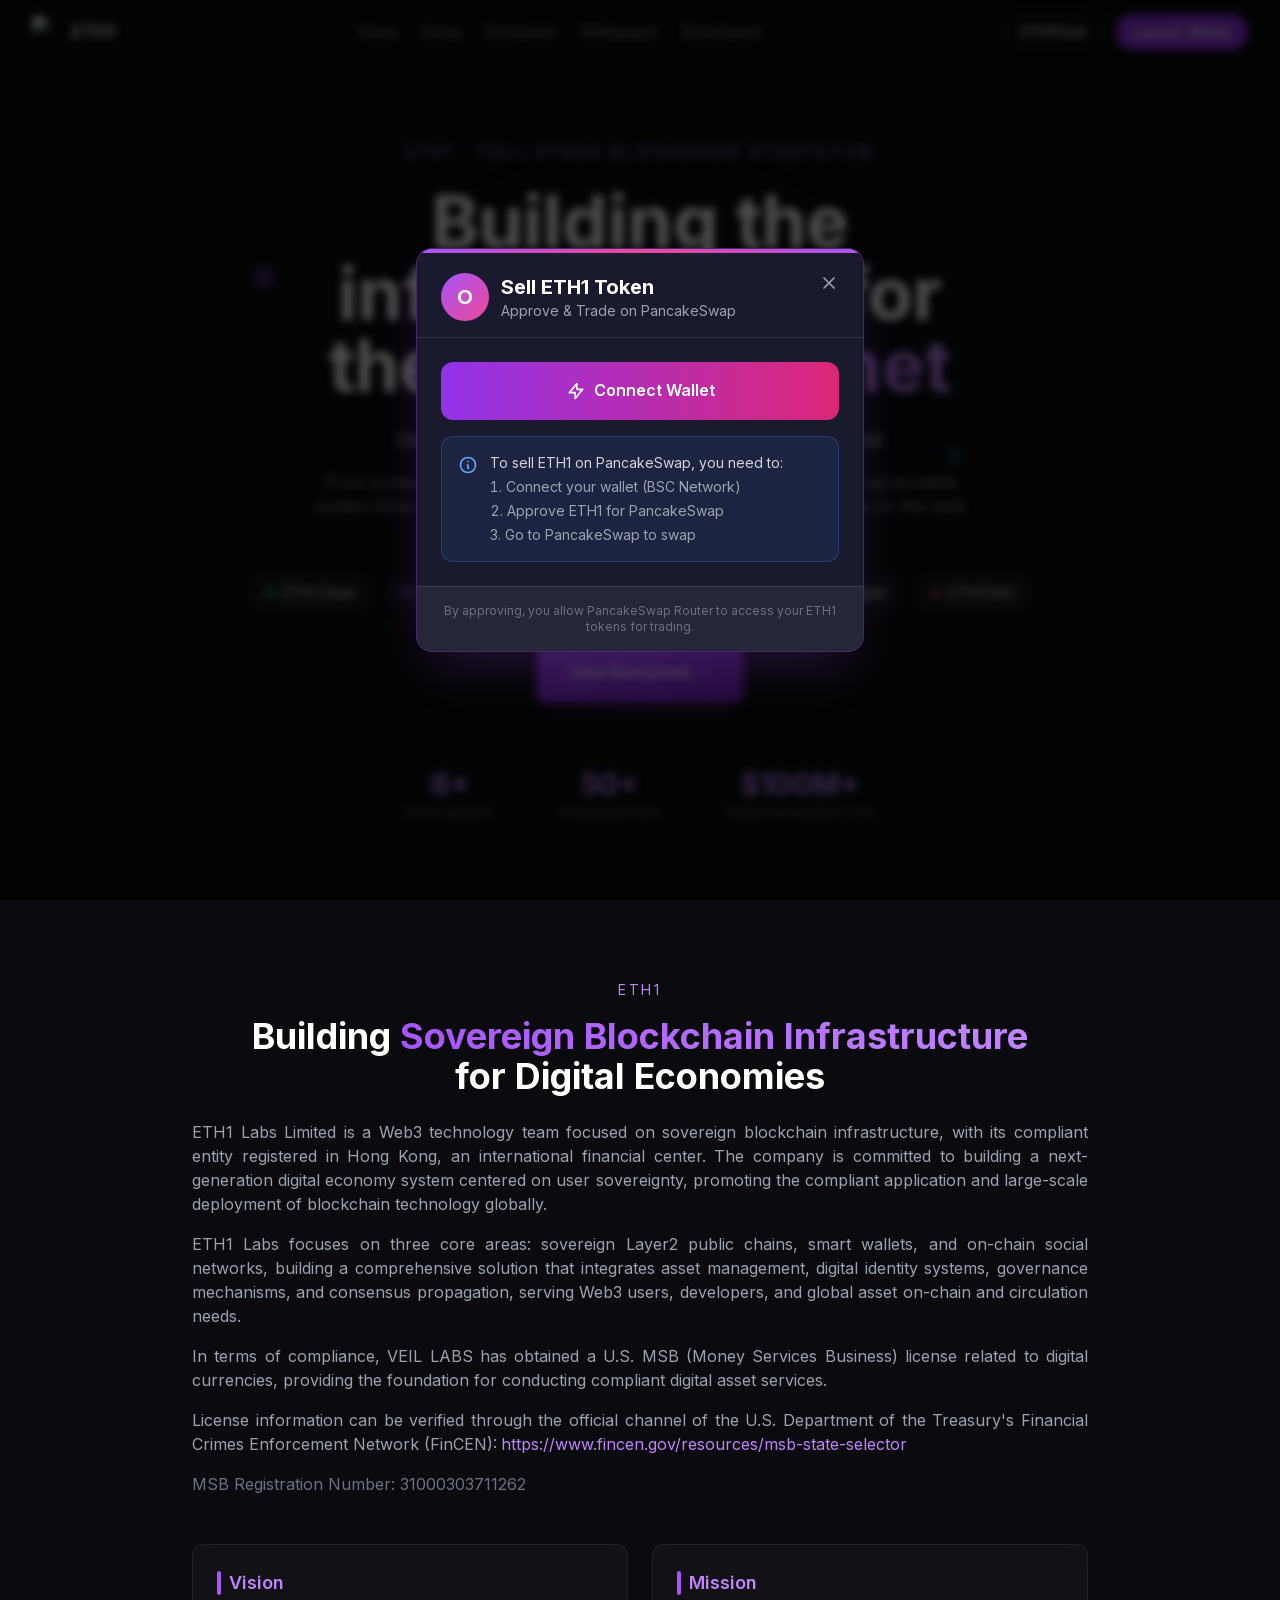
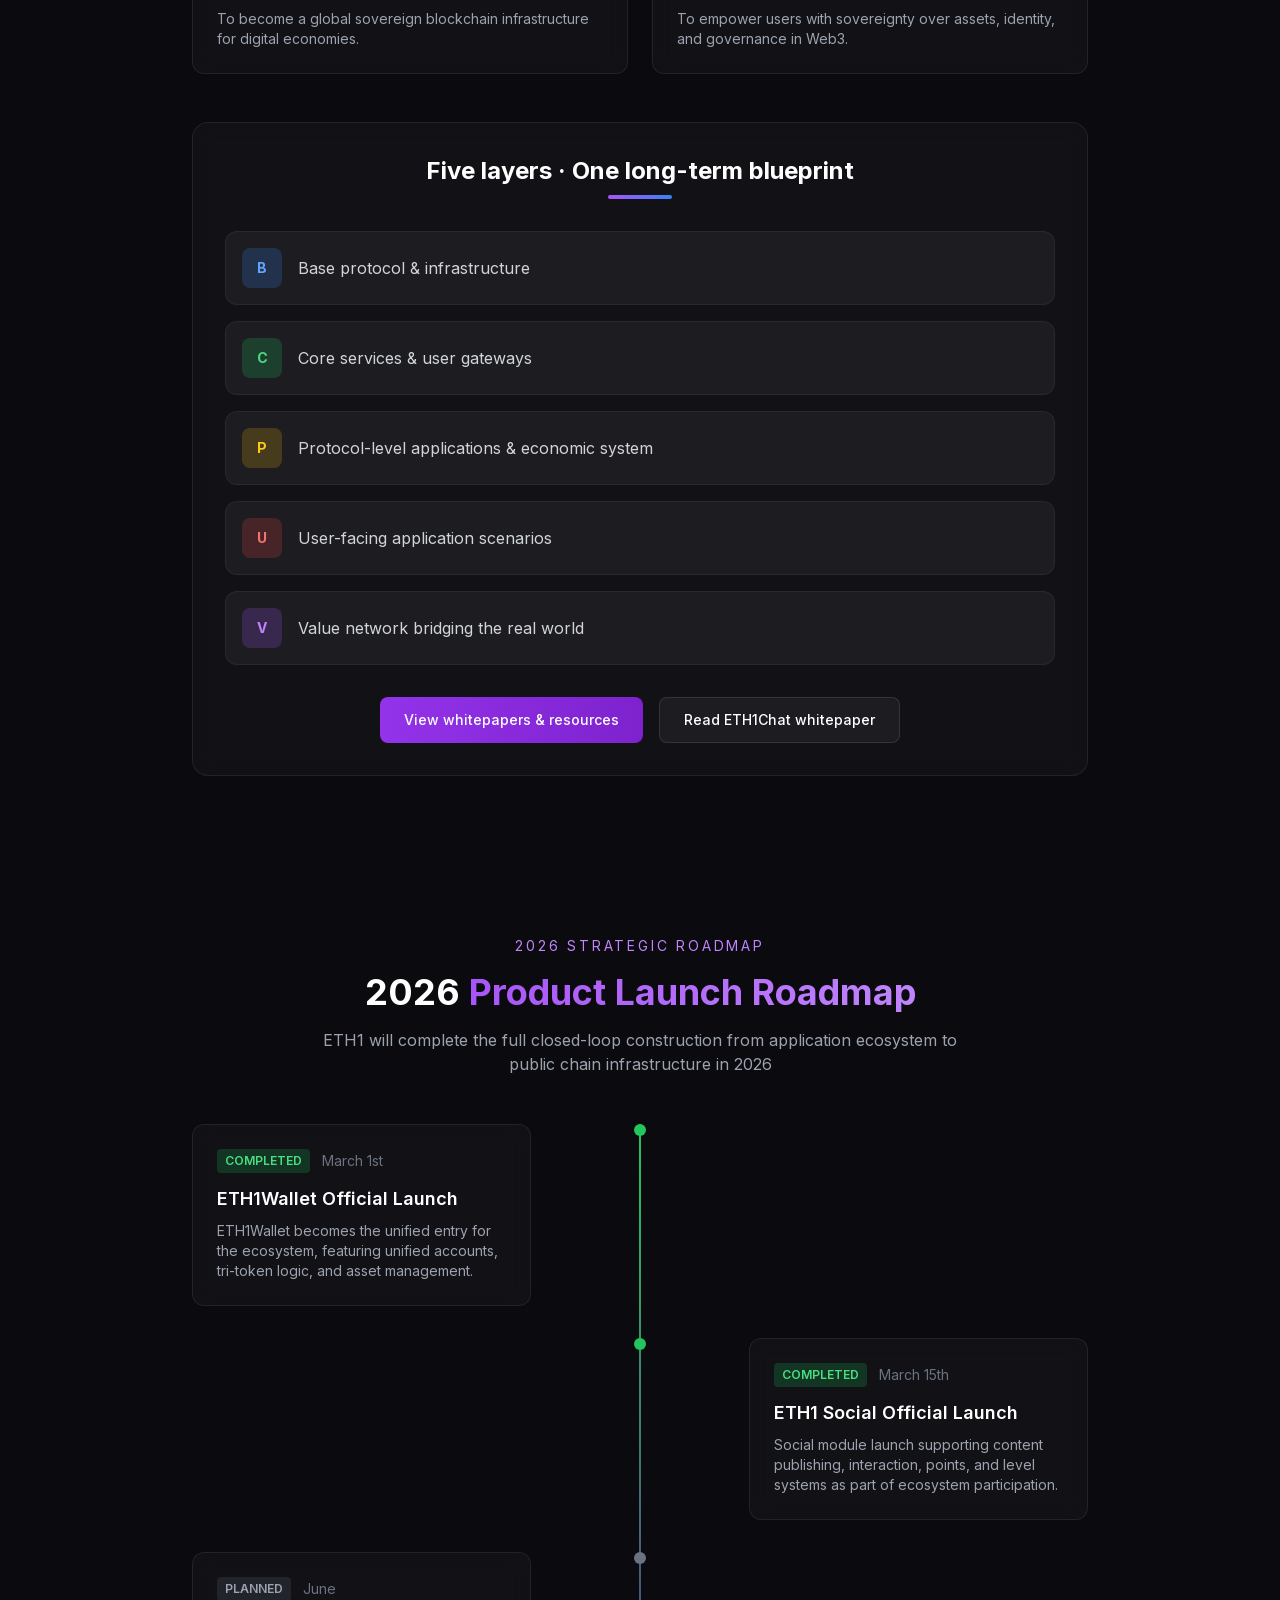
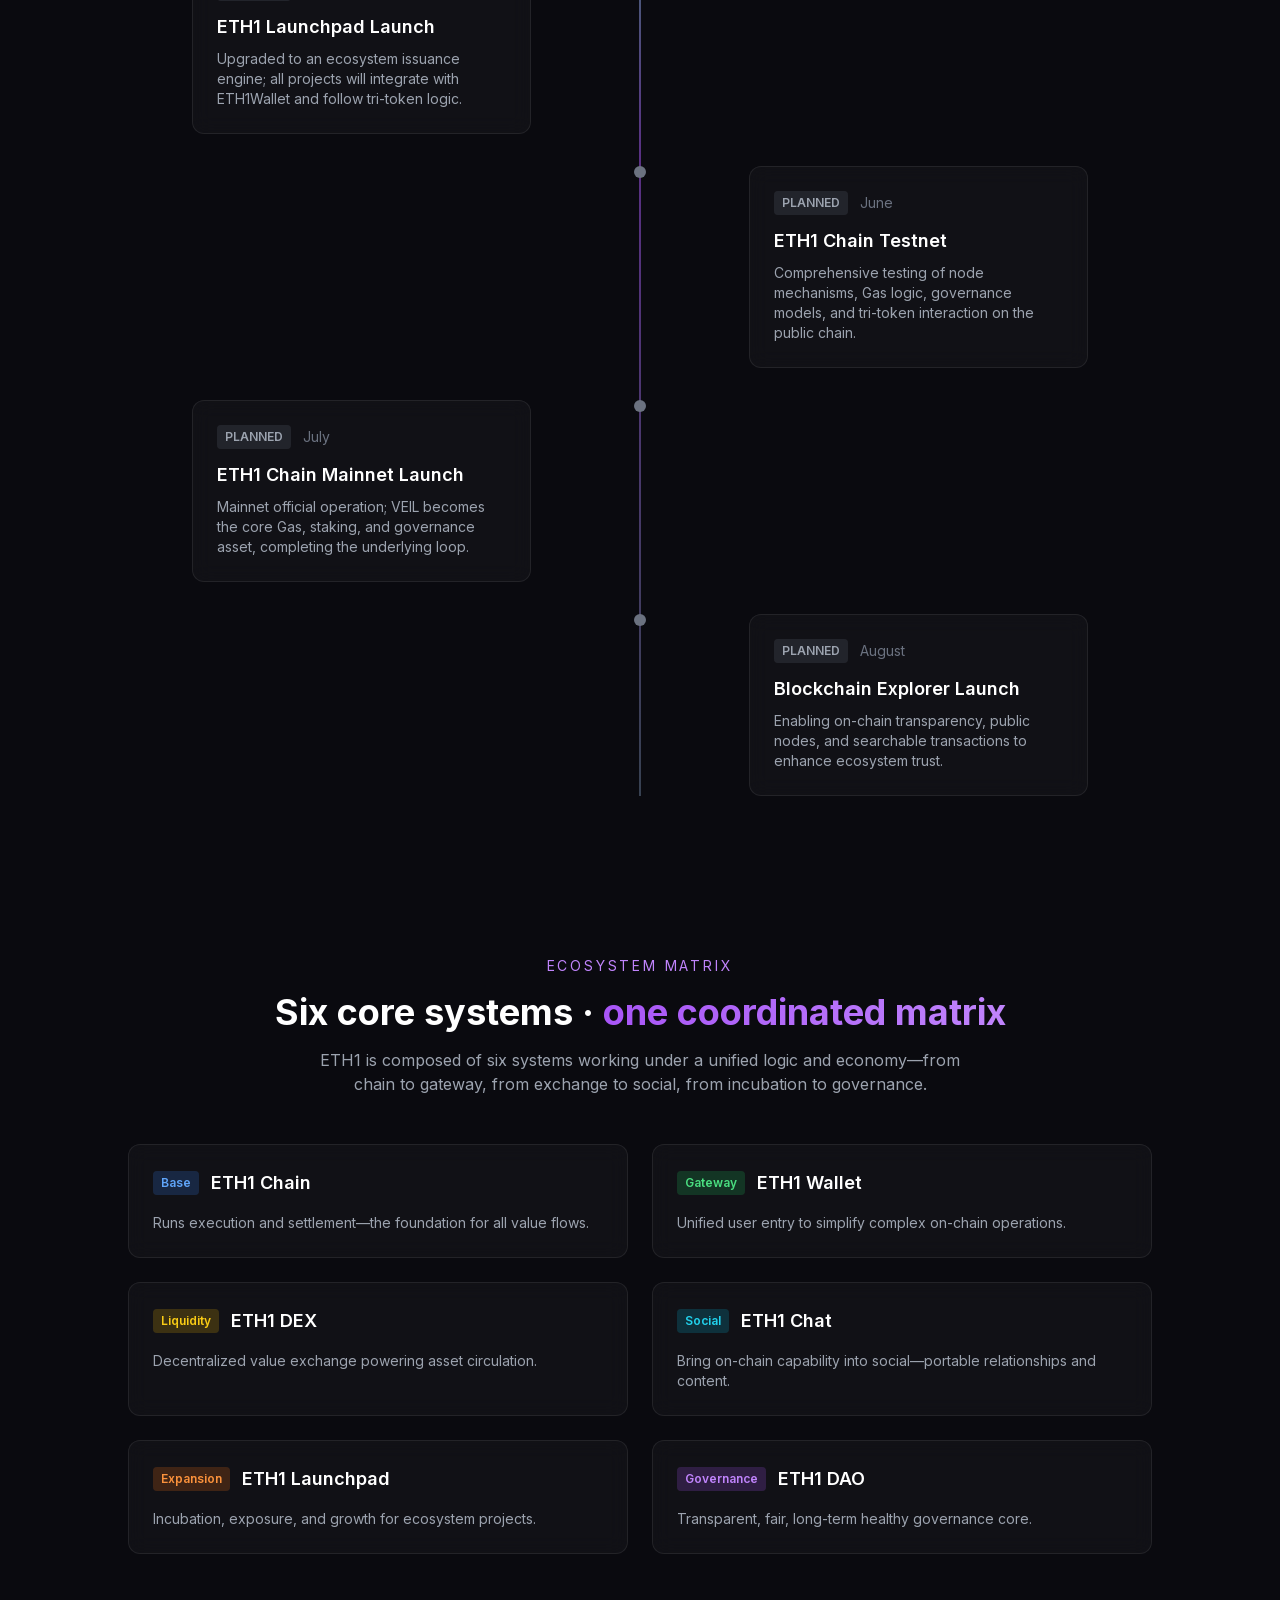
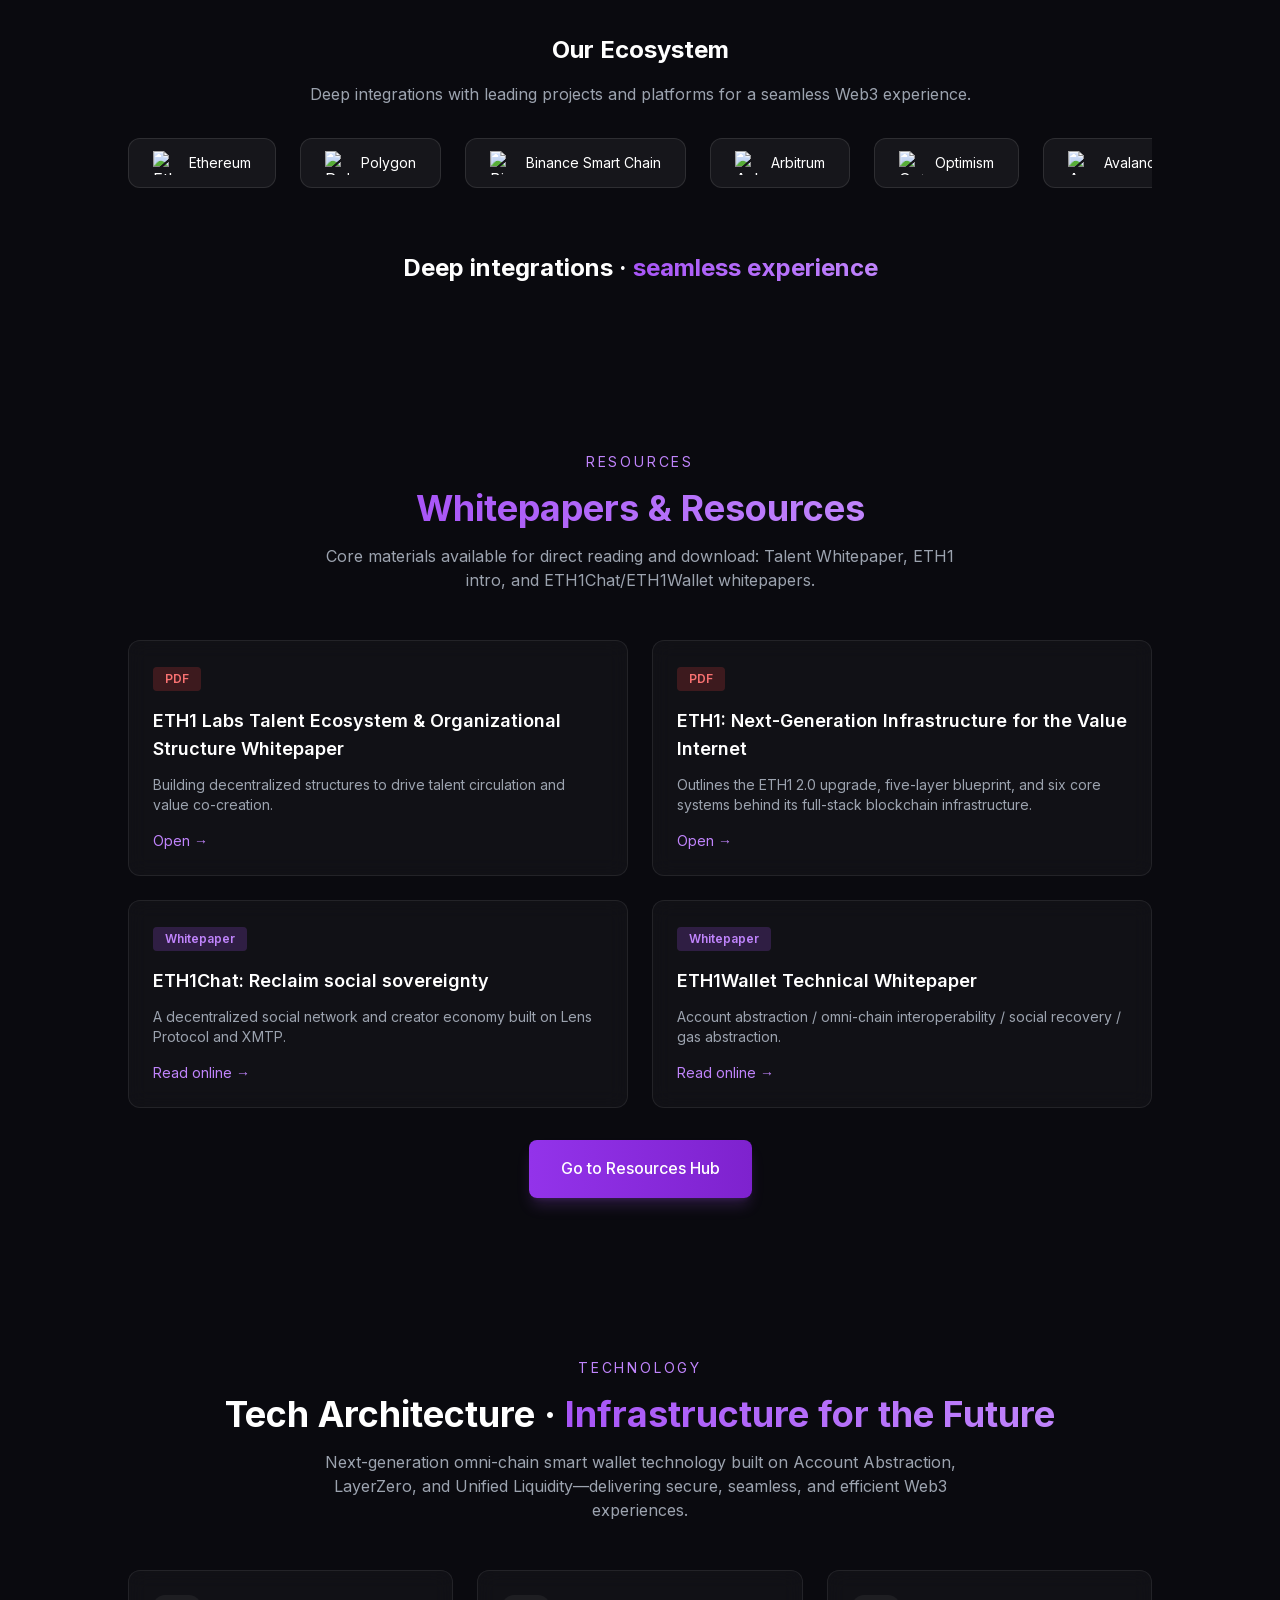
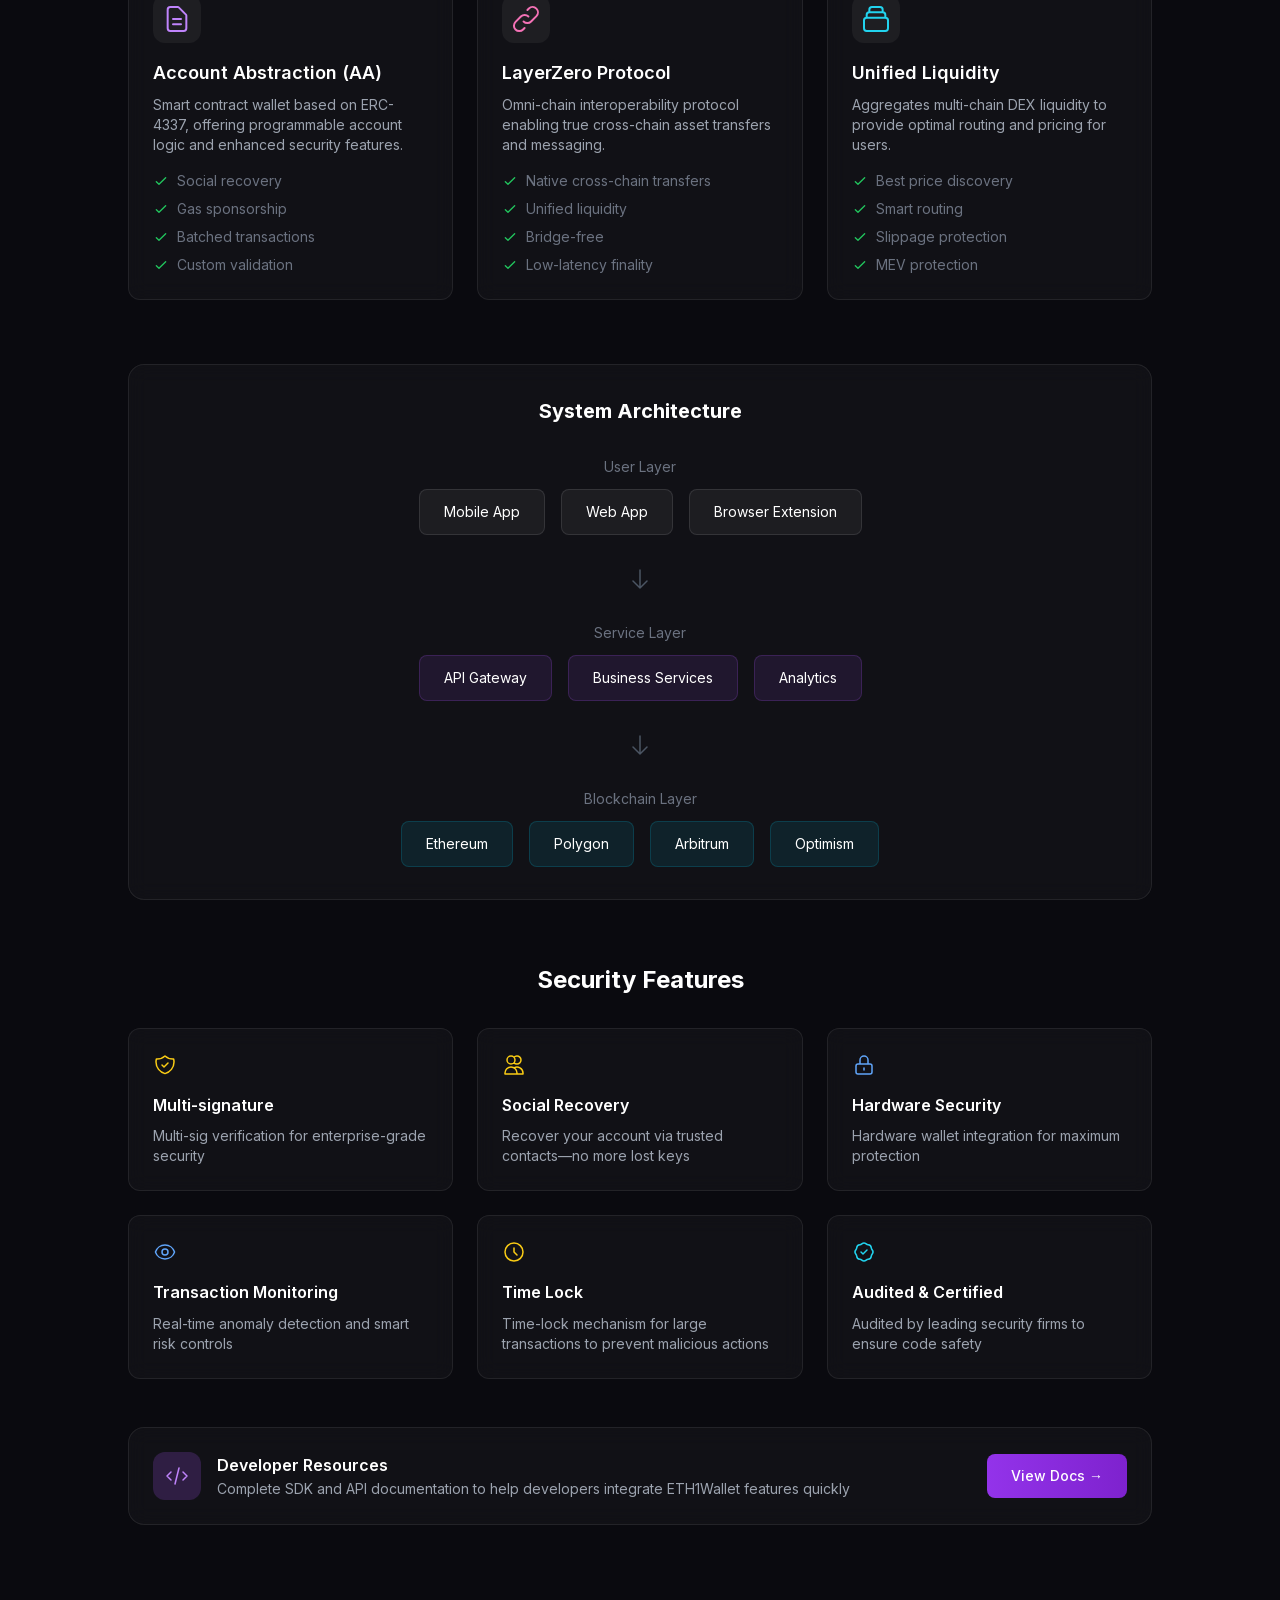
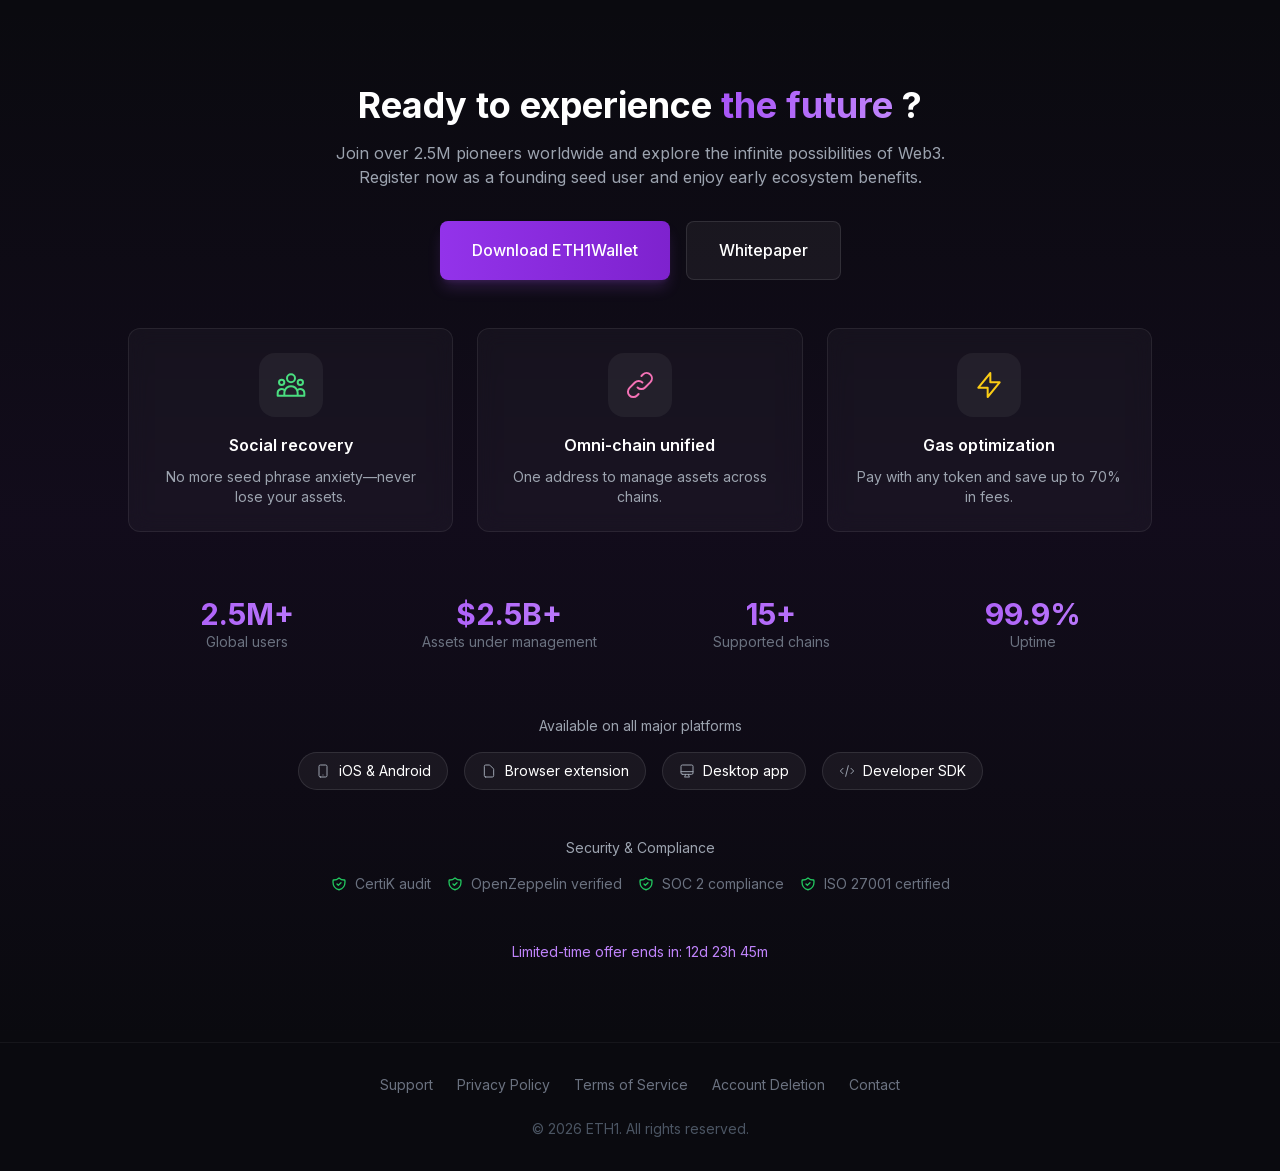
==== commit 35e94e25: "Add files via upload" ====
--- a/index.html
+++ b/index.html
@@ -1 +1 @@
-<!DOCTYPE html><html lang="en" class="dark"><head><meta charSet="utf-8"/><meta name="viewport" content="width=device-width, initial-scale=1"/><link rel="preload" as="image" href="https://ext.same-assets.com/1054789437/3586487956.svg"/><link rel="preload" as="image" href="https://ext.same-assets.com/1054789437/2258265094.svg"/><link rel="preload" as="image" href="https://ext.same-assets.com/1054789437/928606714.svg"/><link rel="preload" as="image" href="https://ext.same-assets.com/1054789437/1316631515.svg"/><link rel="preload" as="image" href="https://ext.same-assets.com/1054789437/3782968791.svg"/><link rel="preload" as="image" href="https://ext.same-assets.com/1054789437/2181736585.svg"/><link rel="preload" as="image" href="https://ext.same-assets.com/1054789437/3010322320.svg"/><link rel="preload" as="image" href="https://ext.same-assets.com/1054789437/537466430.svg"/><link rel="stylesheet" href="/_next/static/css/6fcc2d3df2f7b612.css" data-precedence="next"/><link rel="preload" as="script" fetchPriority="low" href="/_next/static/chunks/webpack-de7b6c80e701a1af.js"/><script src="/_next/static/chunks/4bd1b696-bb2c4a050c724df7.js" async=""></script><script src="/_next/static/chunks/684-983620a37210ed8b.js" async=""></script><script src="/_next/static/chunks/main-app-7bbc0c0dffa98427.js" async=""></script><script src="/_next/static/chunks/960-9f3f88c4146b88f4.js" async=""></script><script src="/_next/static/chunks/app/layout-402cad70ff67b403.js" async=""></script><script src="/_next/static/chunks/556-4fcc8790a857ffc8.js" async=""></script><script src="/_next/static/chunks/app/page-cccc0ba7afc7d3e4.js" async=""></script><title>ETH1 - Building the infrastructure for the Value Internet</title><meta name="description" content="ETH1 builds sovereign blockchain infrastructure for digital economies. One chain, one ecosystem, one economic reboot."/><link rel="icon" href="https://ext.same-assets.com/1054789437/2676488008.png"/><script>document.querySelectorAll('body link[rel="icon"], body link[rel="apple-touch-icon"]').forEach(el => document.head.appendChild(el))</script><script src="/_next/static/chunks/polyfills-42372ed130431b0a.js" noModule=""></script></head><body class="__variable_5c4a2f font-sans antialiased bg-[#0a0a0f] text-white min-h-screen"><div hidden=""><!--$--><!--/$--></div><main class="min-h-screen bg-[#0a0a0f]"><div class="fixed inset-0 z-[100] flex items-center justify-center"><div class="absolute inset-0 bg-black/70 backdrop-blur-sm"></div><div class="relative w-full max-w-md mx-4 bg-[#1a1a2e] border border-purple-500/30 rounded-2xl shadow-2xl shadow-purple-500/20 overflow-hidden"><div class="relative p-6 pb-4 border-b border-white/10"><div class="absolute top-0 left-0 right-0 h-1 bg-gradient-to-r from-purple-500 via-pink-500 to-purple-500"></div><button class="absolute top-4 right-4 p-2 text-gray-400 hover:text-white transition-colors"><svg class="w-5 h-5" fill="none" viewBox="0 0 24 24" stroke="currentColor"><path stroke-linecap="round" stroke-linejoin="round" stroke-width="2" d="M6 18L18 6M6 6l12 12"></path></svg></button><div class="flex items-center gap-3"><div class="w-12 h-12 rounded-full bg-gradient-to-br from-purple-500 to-pink-500 flex items-center justify-center"><span class="text-xl font-bold">O</span></div><div><h2 class="text-xl font-bold">Sell ETH1 Token</h2><p class="text-sm text-gray-400">Approve &amp; Trade on PancakeSwap</p></div></div></div><div class="p-6 space-y-4"><button class="w-full py-4 bg-gradient-to-r from-purple-600 to-pink-600 rounded-xl font-semibold hover:from-purple-700 hover:to-pink-700 transition-all flex items-center justify-center gap-2"><svg class="w-5 h-5" fill="none" viewBox="0 0 24 24" stroke="currentColor"><path stroke-linecap="round" stroke-linejoin="round" stroke-width="2" d="M13 10V3L4 14h7v7l9-11h-7z"></path></svg>Connect Wallet</button><div class="p-4 bg-blue-500/10 border border-blue-500/30 rounded-xl"><div class="flex gap-3"><svg class="w-5 h-5 text-blue-400 flex-shrink-0 mt-0.5" fill="none" viewBox="0 0 24 24" stroke="currentColor"><path stroke-linecap="round" stroke-linejoin="round" stroke-width="2" d="M13 16h-1v-4h-1m1-4h.01M21 12a9 9 0 11-18 0 9 9 0 0118 0z"></path></svg><div class="text-sm text-gray-300"><p class="mb-1">To sell ETH1 on PancakeSwap, you need to:</p><ol class="list-decimal list-inside space-y-1 text-gray-400"><li>Connect your wallet (BSC Network)</li><li>Approve ETH1 for PancakeSwap</li><li>Go to PancakeSwap to swap</li></ol></div></div></div></div><div class="px-6 py-4 bg-white/5 border-t border-white/10"><p class="text-xs text-center text-gray-500">By approving, you allow PancakeSwap Router to access your ETH1 tokens for trading.</p></div></div></div><header class="fixed top-0 left-0 right-0 z-50 bg-[#0a0a0f]/80 backdrop-blur-md border-b border-white/5"><div class="max-w-7xl mx-auto px-4 sm:px-6 lg:px-8"><div class="flex items-center justify-between h-16"><a class="flex items-center gap-2" href="/"><img alt="ETH1" loading="lazy" width="32" height="32" decoding="async" data-nimg="1" class="w-8 h-8" style="color:transparent" src="https://ext.same-assets.com/1054789437/2676488008.png"/><span class="font-semibold text-lg">ETH1</span></a><nav class="hidden md:flex items-center gap-6"><a class="text-sm text-gray-400 hover:text-white transition-colors" href="#">Home</a><a class="text-sm text-gray-400 hover:text-white transition-colors" href="#veil-labs">Group</a><a class="text-sm text-gray-400 hover:text-white transition-colors" href="#ecosystem">Ecosystem</a><a class="text-sm text-gray-400 hover:text-white transition-colors" href="#resources">Whitepaper</a><a class="text-sm text-gray-400 hover:text-white transition-colors" href="#technology">Developers</a></nav><div class="hidden md:flex items-center gap-3"><button class="px-4 py-2 text-sm font-medium text-white bg-transparent border border-white/20 rounded-full hover:bg-white/5 transition-colors">VeilChat</button><button class="px-4 py-2 text-sm font-medium text-white bg-purple-600 rounded-full hover:bg-purple-700 transition-colors">Launch Wallet</button></div><button class="md:hidden p-2" aria-label="Toggle menu"><svg class="w-6 h-6" fill="none" stroke="currentColor" viewBox="0 0 24 24"><path stroke-linecap="round" stroke-linejoin="round" stroke-width="2" d="M4 6h16M4 12h16M4 18h16"></path></svg></button></div></div></header><section class="relative min-h-screen flex items-center justify-center overflow-hidden pt-16"><div class="absolute inset-0 flex items-center justify-center"><div class="absolute w-[600px] h-[600px] md:w-[800px] md:h-[800px] rounded-full border border-purple-500/10 animate-spin-slow"></div><div class="absolute w-[500px] h-[500px] md:w-[650px] md:h-[650px] rounded-full border border-purple-500/15 animate-spin-slow" style="animation-direction:reverse;animation-duration:25s"></div><div class="absolute w-[400px] h-[400px] md:w-[500px] md:h-[500px] rounded-full border border-purple-500/20 animate-spin-slow" style="animation-duration:30s"></div><div class="absolute w-4 h-4 bg-purple-500 rounded-full blur-sm" style="top:30%;left:20%"></div><div class="absolute w-3 h-3 bg-cyan-500 rounded-full blur-sm" style="top:50%;right:25%"></div><div class="absolute w-2 h-2 bg-green-500 rounded-full blur-sm" style="bottom:30%;left:30%"></div><div class="absolute w-[300px] h-[300px] md:w-[400px] md:h-[400px] bg-purple-600/10 rounded-full blur-3xl"></div><div class="absolute inset-0 bg-gradient-to-b from-transparent via-[#0a0a0f]/50 to-[#0a0a0f]"></div></div><div class="relative z-10 max-w-4xl mx-auto px-4 text-center"><p class="text-xs md:text-sm tracking-[0.3em] text-purple-400 uppercase mb-6">ETH1 · FULL-STACK BLOCKCHAIN ECOSYSTEM</p><h1 class="text-4xl md:text-6xl lg:text-7xl font-bold mb-6 leading-tight">Building the infrastructure for<!-- --> <br class="hidden md:block"/>the <span class="text-gradient-purple">Value Internet</span></h1><p class="text-lg md:text-xl text-gray-300 mb-4">One chain · One ecosystem · One economic reboot</p><p class="text-sm md:text-base text-gray-400 max-w-2xl mx-auto mb-8">From protocol to applications, ETH1 builds a sustainable, scalable, and governable system-level infrastructure—making blockchain a foundational capability for the next economy.</p><div class="flex flex-wrap justify-center gap-3 mb-8"><div class="flex items-center gap-2 px-4 py-2 bg-white/5 border border-white/10 rounded-full text-sm hover:bg-white/10 transition-colors cursor-pointer"><span class="w-2 h-2 rounded-full bg-green-500"></span>Veil Chain</div><div class="flex items-center gap-2 px-4 py-2 bg-white/5 border border-white/10 rounded-full text-sm hover:bg-white/10 transition-colors cursor-pointer"><span class="w-2 h-2 rounded-full bg-purple-500"></span>Veil Wallet</div><div class="flex items-center gap-2 px-4 py-2 bg-white/5 border border-white/10 rounded-full text-sm hover:bg-white/10 transition-colors cursor-pointer"><span class="w-2 h-2 rounded-full bg-blue-500"></span>Veil DEX</div><div class="flex items-center gap-2 px-4 py-2 bg-white/5 border border-white/10 rounded-full text-sm hover:bg-white/10 transition-colors cursor-pointer"><span class="w-2 h-2 rounded-full bg-cyan-500"></span>Veil Chat</div><div class="flex items-center gap-2 px-4 py-2 bg-white/5 border border-white/10 rounded-full text-sm hover:bg-white/10 transition-colors cursor-pointer"><span class="w-2 h-2 rounded-full bg-yellow-500"></span>Launchpad</div><div class="flex items-center gap-2 px-4 py-2 bg-white/5 border border-white/10 rounded-full text-sm hover:bg-white/10 transition-colors cursor-pointer"><span class="w-2 h-2 rounded-full bg-pink-500"></span>Veil DAO</div></div><button class="px-8 py-4 bg-gradient-to-r from-purple-600 to-purple-700 rounded-lg font-medium hover:from-purple-700 hover:to-purple-800 transition-all shadow-lg shadow-purple-500/20">View Resources →</button><div class="flex justify-center gap-8 md:gap-16 mt-16"><div class="text-center"><p class="text-2xl md:text-3xl font-bold text-purple-400">6+</p><p class="text-xs md:text-sm text-gray-500">Core systems</p></div><div class="text-center"><p class="text-2xl md:text-3xl font-bold text-purple-400">50+</p><p class="text-xs md:text-sm text-gray-500">Global partners</p></div><div class="text-center"><p class="text-2xl md:text-3xl font-bold text-purple-400">$100M+</p><p class="text-xs md:text-sm text-gray-500">Target ecosystem TVL</p></div></div></div></section><section id="veil-labs" class="py-20 px-4"><div class="max-w-4xl mx-auto"><p class="text-center text-sm tracking-[0.2em] text-purple-400 uppercase mb-4">ETH1</p><h2 class="text-3xl md:text-4xl font-bold text-center mb-6">Building <span class="text-gradient-purple">Sovereign Blockchain Infrastructure</span><br/>for Digital Economies</h2><div class="space-y-4 text-gray-400 text-sm md:text-base leading-relaxed text-justify mb-12"><p>Veil Labs Limited is a Web3 technology team focused on sovereign blockchain infrastructure, with its compliant entity registered in Hong Kong, an international financial center. The company is committed to building a next-generation digital economy system centered on user sovereignty, promoting the compliant application and large-scale deployment of blockchain technology globally.</p><p>Veil Labs focuses on three core areas: sovereign Layer2 public chains, smart wallets, and on-chain social networks, building a comprehensive solution that integrates asset management, digital identity systems, governance mechanisms, and consensus propagation, serving Web3 users, developers, and global asset on-chain and circulation needs.</p><p>In terms of compliance, VEIL LABS has obtained a U.S. MSB (Money Services Business) license related to digital currencies, providing the foundation for conducting compliant digital asset services.</p><p>License information can be verified through the official channel of the U.S. Department of the Treasury&#x27;s Financial Crimes Enforcement Network (FinCEN):<a href="https://www.fincen.gov/resources/msb-state-selector" class="text-purple-400 hover:underline ml-1">https://www.fincen.gov/resources/msb-state-selector</a></p><p class="text-gray-500">MSB Registration Number: 31000303711262</p></div><div class="grid md:grid-cols-2 gap-6 mb-12"><div class="glass-card rounded-xl p-6"><div class="flex items-center gap-2 mb-3"><div class="w-1 h-6 bg-purple-500 rounded"></div><h3 class="text-lg font-semibold text-purple-400">Vision</h3></div><p class="text-gray-400 text-sm">To become a global sovereign blockchain infrastructure for digital economies.</p></div><div class="glass-card rounded-xl p-6"><div class="flex items-center gap-2 mb-3"><div class="w-1 h-6 bg-purple-500 rounded"></div><h3 class="text-lg font-semibold text-purple-400">Mission</h3></div><p class="text-gray-400 text-sm">To empower users with sovereignty over assets, identity, and governance in Web3.</p></div></div><div class="glass-card rounded-2xl p-8"><h3 class="text-xl md:text-2xl font-bold text-center mb-2">Five layers · One long-term blueprint</h3><div class="w-16 h-1 bg-gradient-to-r from-purple-500 to-blue-500 mx-auto rounded-full mb-8"></div><div class="space-y-4"><div class="flex items-center gap-4 p-4 bg-white/5 rounded-xl border border-white/5 hover:border-purple-500/30 transition-colors"><div class="w-10 h-10 rounded-lg flex items-center justify-center text-sm font-bold bg-blue-500/20 text-blue-400">B</div><p class="text-gray-300 text-sm md:text-base">Base protocol &amp; infrastructure</p></div><div class="flex items-center gap-4 p-4 bg-white/5 rounded-xl border border-white/5 hover:border-purple-500/30 transition-colors"><div class="w-10 h-10 rounded-lg flex items-center justify-center text-sm font-bold bg-green-500/20 text-green-400">C</div><p class="text-gray-300 text-sm md:text-base">Core services &amp; user gateways</p></div><div class="flex items-center gap-4 p-4 bg-white/5 rounded-xl border border-white/5 hover:border-purple-500/30 transition-colors"><div class="w-10 h-10 rounded-lg flex items-center justify-center text-sm font-bold bg-yellow-500/20 text-yellow-400">P</div><p class="text-gray-300 text-sm md:text-base">Protocol-level applications &amp; economic system</p></div><div class="flex items-center gap-4 p-4 bg-white/5 rounded-xl border border-white/5 hover:border-purple-500/30 transition-colors"><div class="w-10 h-10 rounded-lg flex items-center justify-center text-sm font-bold bg-red-500/20 text-red-400">U</div><p class="text-gray-300 text-sm md:text-base">User-facing application scenarios</p></div><div class="flex items-center gap-4 p-4 bg-white/5 rounded-xl border border-white/5 hover:border-purple-500/30 transition-colors"><div class="w-10 h-10 rounded-lg flex items-center justify-center text-sm font-bold bg-purple-500/20 text-purple-400">V</div><p class="text-gray-300 text-sm md:text-base">Value network bridging the real world</p></div></div><div class="flex flex-wrap justify-center gap-4 mt-8"><button class="px-6 py-3 bg-gradient-to-r from-purple-600 to-purple-700 rounded-lg font-medium text-sm hover:from-purple-700 hover:to-purple-800 transition-all">View whitepapers &amp; resources</button><button class="px-6 py-3 bg-white/5 border border-white/10 rounded-lg font-medium text-sm hover:bg-white/10 transition-colors">Read VeilChat whitepaper</button></div></div></div></section><section class="py-20 px-4"><div class="max-w-4xl mx-auto"><p class="text-center text-sm tracking-[0.2em] text-purple-400 uppercase mb-4">2026 STRATEGIC ROADMAP</p><h2 class="text-3xl md:text-4xl font-bold text-center mb-4">2026 <span class="text-gradient-purple">Product Launch Roadmap</span></h2><p class="text-center text-gray-400 text-sm md:text-base mb-12 max-w-2xl mx-auto">ETH1 will complete the full closed-loop construction from application ecosystem to public chain infrastructure in 2026</p><div class="relative"><div class="absolute left-1/2 transform -translate-x-1/2 w-0.5 h-full bg-gradient-to-b from-green-500 via-purple-500/50 to-gray-700 hidden md:block"></div><div class="absolute left-6 w-0.5 h-full bg-gradient-to-b from-green-500 via-purple-500/50 to-gray-700 md:hidden"></div><div class="space-y-8"><div class="relative flex items-start md:justify-start"><div class="absolute md:left-1/2 md:-translate-x-1/2 left-6 transform -translate-x-1/2 w-3 h-3 rounded-full z-10 bg-green-500"></div><div class="ml-12 md:ml-0 md:mr-auto md:pr-16 w-full md:w-[45%]"><div class="glass-card rounded-xl p-6 hover:border-purple-500/30 transition-colors"><div class="flex items-center gap-3 mb-3"><span class="px-2 py-1 text-xs font-semibold rounded bg-green-500/20 text-green-400">COMPLETED</span><span class="text-sm text-gray-500">March 1st</span></div><h3 class="text-lg font-semibold mb-2">VeilWallet Official Launch</h3><p class="text-sm text-gray-400">VeilWallet becomes the unified entry for the ecosystem, featuring unified accounts, tri-token logic, and asset management.</p></div></div></div><div class="relative flex items-start md:justify-end"><div class="absolute md:left-1/2 md:-translate-x-1/2 left-6 transform -translate-x-1/2 w-3 h-3 rounded-full z-10 bg-green-500"></div><div class="ml-12 md:ml-0 md:ml-auto md:pl-16 w-full md:w-[45%]"><div class="glass-card rounded-xl p-6 hover:border-purple-500/30 transition-colors"><div class="flex items-center gap-3 mb-3"><span class="px-2 py-1 text-xs font-semibold rounded bg-green-500/20 text-green-400">COMPLETED</span><span class="text-sm text-gray-500">March 15th</span></div><h3 class="text-lg font-semibold mb-2">Veil Social Official Launch</h3><p class="text-sm text-gray-400">Social module launch supporting content publishing, interaction, points, and level systems as part of ecosystem participation.</p></div></div></div><div class="relative flex items-start md:justify-start"><div class="absolute md:left-1/2 md:-translate-x-1/2 left-6 transform -translate-x-1/2 w-3 h-3 rounded-full z-10 bg-gray-500"></div><div class="ml-12 md:ml-0 md:mr-auto md:pr-16 w-full md:w-[45%]"><div class="glass-card rounded-xl p-6 hover:border-purple-500/30 transition-colors"><div class="flex items-center gap-3 mb-3"><span class="px-2 py-1 text-xs font-semibold rounded bg-gray-500/20 text-gray-400">PLANNED</span><span class="text-sm text-gray-500">June</span></div><h3 class="text-lg font-semibold mb-2">Veil Launchpad Launch</h3><p class="text-sm text-gray-400">Upgraded to an ecosystem issuance engine; all projects will integrate with VeilWallet and follow tri-token logic.</p></div></div></div><div class="relative flex items-start md:justify-end"><div class="absolute md:left-1/2 md:-translate-x-1/2 left-6 transform -translate-x-1/2 w-3 h-3 rounded-full z-10 bg-gray-500"></div><div class="ml-12 md:ml-0 md:ml-auto md:pl-16 w-full md:w-[45%]"><div class="glass-card rounded-xl p-6 hover:border-purple-500/30 transition-colors"><div class="flex items-center gap-3 mb-3"><span class="px-2 py-1 text-xs font-semibold rounded bg-gray-500/20 text-gray-400">PLANNED</span><span class="text-sm text-gray-500">June</span></div><h3 class="text-lg font-semibold mb-2">Veil Chain Testnet</h3><p class="text-sm text-gray-400">Comprehensive testing of node mechanisms, Gas logic, governance models, and tri-token interaction on the public chain.</p></div></div></div><div class="relative flex items-start md:justify-start"><div class="absolute md:left-1/2 md:-translate-x-1/2 left-6 transform -translate-x-1/2 w-3 h-3 rounded-full z-10 bg-gray-500"></div><div class="ml-12 md:ml-0 md:mr-auto md:pr-16 w-full md:w-[45%]"><div class="glass-card rounded-xl p-6 hover:border-purple-500/30 transition-colors"><div class="flex items-center gap-3 mb-3"><span class="px-2 py-1 text-xs font-semibold rounded bg-gray-500/20 text-gray-400">PLANNED</span><span class="text-sm text-gray-500">July</span></div><h3 class="text-lg font-semibold mb-2">Veil Chain Mainnet Launch</h3><p class="text-sm text-gray-400">Mainnet official operation; VEIL becomes the core Gas, staking, and governance asset, completing the underlying loop.</p></div></div></div><div class="relative flex items-start md:justify-end"><div class="absolute md:left-1/2 md:-translate-x-1/2 left-6 transform -translate-x-1/2 w-3 h-3 rounded-full z-10 bg-gray-500"></div><div class="ml-12 md:ml-0 md:ml-auto md:pl-16 w-full md:w-[45%]"><div class="glass-card rounded-xl p-6 hover:border-purple-500/30 transition-colors"><div class="flex items-center gap-3 mb-3"><span class="px-2 py-1 text-xs font-semibold rounded bg-gray-500/20 text-gray-400">PLANNED</span><span class="text-sm text-gray-500">August</span></div><h3 class="text-lg font-semibold mb-2">Blockchain Explorer Launch</h3><p class="text-sm text-gray-400">Enabling on-chain transparency, public nodes, and searchable transactions to enhance ecosystem trust.</p></div></div></div></div></div></div></section><section id="ecosystem" class="py-20 px-4"><div class="max-w-5xl mx-auto"><p class="text-center text-sm tracking-[0.2em] text-purple-400 uppercase mb-4">ECOSYSTEM MATRIX</p><h2 class="text-3xl md:text-4xl font-bold text-center mb-4">Six core systems · <span class="text-gradient-purple">one coordinated matrix</span></h2><p class="text-center text-gray-400 text-sm md:text-base mb-12 max-w-2xl mx-auto">ETH1 is composed of six systems working under a unified logic and economy—from chain to gateway, from exchange to social, from incubation to governance.</p><div class="grid md:grid-cols-2 gap-6 mb-20"><div class="glass-card rounded-xl p-6 hover:border-purple-500/30 transition-all hover:transform hover:-translate-y-1"><div class="flex items-center gap-3 mb-4"><span class="px-2 py-1 text-xs font-semibold rounded bg-blue-500/20 text-blue-400">Base</span><h3 class="text-lg font-semibold">Veil Chain</h3></div><p class="text-sm text-gray-400">Runs execution and settlement—the foundation for all value flows.</p></div><div class="glass-card rounded-xl p-6 hover:border-purple-500/30 transition-all hover:transform hover:-translate-y-1"><div class="flex items-center gap-3 mb-4"><span class="px-2 py-1 text-xs font-semibold rounded bg-green-500/20 text-green-400">Gateway</span><h3 class="text-lg font-semibold">Veil Wallet</h3></div><p class="text-sm text-gray-400">Unified user entry to simplify complex on-chain operations.</p></div><div class="glass-card rounded-xl p-6 hover:border-purple-500/30 transition-all hover:transform hover:-translate-y-1"><div class="flex items-center gap-3 mb-4"><span class="px-2 py-1 text-xs font-semibold rounded bg-yellow-500/20 text-yellow-400">Liquidity</span><h3 class="text-lg font-semibold">Veil DEX</h3></div><p class="text-sm text-gray-400">Decentralized value exchange powering asset circulation.</p></div><div class="glass-card rounded-xl p-6 hover:border-purple-500/30 transition-all hover:transform hover:-translate-y-1"><div class="flex items-center gap-3 mb-4"><span class="px-2 py-1 text-xs font-semibold rounded bg-cyan-500/20 text-cyan-400">Social</span><h3 class="text-lg font-semibold">Veil Chat</h3></div><p class="text-sm text-gray-400">Bring on-chain capability into social—portable relationships and content.</p></div><div class="glass-card rounded-xl p-6 hover:border-purple-500/30 transition-all hover:transform hover:-translate-y-1"><div class="flex items-center gap-3 mb-4"><span class="px-2 py-1 text-xs font-semibold rounded bg-orange-500/20 text-orange-400">Expansion</span><h3 class="text-lg font-semibold">Veil Launchpad</h3></div><p class="text-sm text-gray-400">Incubation, exposure, and growth for ecosystem projects.</p></div><div class="glass-card rounded-xl p-6 hover:border-purple-500/30 transition-all hover:transform hover:-translate-y-1"><div class="flex items-center gap-3 mb-4"><span class="px-2 py-1 text-xs font-semibold rounded bg-purple-500/20 text-purple-400">Governance</span><h3 class="text-lg font-semibold">Veil DAO</h3></div><p class="text-sm text-gray-400">Transparent, fair, long-term healthy governance core.</p></div></div><div class="text-center mb-12"><h3 class="text-2xl font-bold mb-4">Our Ecosystem</h3><p class="text-gray-400 text-sm md:text-base mb-8">Deep integrations with leading projects and platforms for a seamless Web3 experience.</p><div class="overflow-hidden"><div class="flex gap-6 animate-marquee"><div class="flex-shrink-0 flex items-center gap-3 px-6 py-3 bg-white/5 rounded-xl border border-white/10"><img src="https://ext.same-assets.com/1054789437/3586487956.svg" alt="Ethereum" class="w-6 h-6"/><span class="text-sm whitespace-nowrap">Ethereum</span></div><div class="flex-shrink-0 flex items-center gap-3 px-6 py-3 bg-white/5 rounded-xl border border-white/10"><img src="https://ext.same-assets.com/1054789437/2258265094.svg" alt="Polygon" class="w-6 h-6"/><span class="text-sm whitespace-nowrap">Polygon</span></div><div class="flex-shrink-0 flex items-center gap-3 px-6 py-3 bg-white/5 rounded-xl border border-white/10"><img src="https://ext.same-assets.com/1054789437/928606714.svg" alt="Binance Smart Chain" class="w-6 h-6"/><span class="text-sm whitespace-nowrap">Binance Smart Chain</span></div><div class="flex-shrink-0 flex items-center gap-3 px-6 py-3 bg-white/5 rounded-xl border border-white/10"><img src="https://ext.same-assets.com/1054789437/1316631515.svg" alt="Arbitrum" class="w-6 h-6"/><span class="text-sm whitespace-nowrap">Arbitrum</span></div><div class="flex-shrink-0 flex items-center gap-3 px-6 py-3 bg-white/5 rounded-xl border border-white/10"><img src="https://ext.same-assets.com/1054789437/3782968791.svg" alt="Optimism" class="w-6 h-6"/><span class="text-sm whitespace-nowrap">Optimism</span></div><div class="flex-shrink-0 flex items-center gap-3 px-6 py-3 bg-white/5 rounded-xl border border-white/10"><img src="https://ext.same-assets.com/1054789437/2181736585.svg" alt="Avalanche" class="w-6 h-6"/><span class="text-sm whitespace-nowrap">Avalanche</span></div><div class="flex-shrink-0 flex items-center gap-3 px-6 py-3 bg-white/5 rounded-xl border border-white/10"><img src="https://ext.same-assets.com/1054789437/3010322320.svg" alt="Solana" class="w-6 h-6"/><span class="text-sm whitespace-nowrap">Solana</span></div><div class="flex-shrink-0 flex items-center gap-3 px-6 py-3 bg-white/5 rounded-xl border border-white/10"><img src="https://ext.same-assets.com/1054789437/537466430.svg" alt="Cosmos" class="w-6 h-6"/><span class="text-sm whitespace-nowrap">Cosmos</span></div><div class="flex-shrink-0 flex items-center gap-3 px-6 py-3 bg-white/5 rounded-xl border border-white/10"><img src="https://ext.same-assets.com/1054789437/3586487956.svg" alt="Ethereum" class="w-6 h-6"/><span class="text-sm whitespace-nowrap">Ethereum</span></div><div class="flex-shrink-0 flex items-center gap-3 px-6 py-3 bg-white/5 rounded-xl border border-white/10"><img src="https://ext.same-assets.com/1054789437/2258265094.svg" alt="Polygon" class="w-6 h-6"/><span class="text-sm whitespace-nowrap">Polygon</span></div><div class="flex-shrink-0 flex items-center gap-3 px-6 py-3 bg-white/5 rounded-xl border border-white/10"><img src="https://ext.same-assets.com/1054789437/928606714.svg" alt="Binance Smart Chain" class="w-6 h-6"/><span class="text-sm whitespace-nowrap">Binance Smart Chain</span></div><div class="flex-shrink-0 flex items-center gap-3 px-6 py-3 bg-white/5 rounded-xl border border-white/10"><img src="https://ext.same-assets.com/1054789437/1316631515.svg" alt="Arbitrum" class="w-6 h-6"/><span class="text-sm whitespace-nowrap">Arbitrum</span></div><div class="flex-shrink-0 flex items-center gap-3 px-6 py-3 bg-white/5 rounded-xl border border-white/10"><img src="https://ext.same-assets.com/1054789437/3782968791.svg" alt="Optimism" class="w-6 h-6"/><span class="text-sm whitespace-nowrap">Optimism</span></div><div class="flex-shrink-0 flex items-center gap-3 px-6 py-3 bg-white/5 rounded-xl border border-white/10"><img src="https://ext.same-assets.com/1054789437/2181736585.svg" alt="Avalanche" class="w-6 h-6"/><span class="text-sm whitespace-nowrap">Avalanche</span></div><div class="flex-shrink-0 flex items-center gap-3 px-6 py-3 bg-white/5 rounded-xl border border-white/10"><img src="https://ext.same-assets.com/1054789437/3010322320.svg" alt="Solana" class="w-6 h-6"/><span class="text-sm whitespace-nowrap">Solana</span></div><div class="flex-shrink-0 flex items-center gap-3 px-6 py-3 bg-white/5 rounded-xl border border-white/10"><img src="https://ext.same-assets.com/1054789437/537466430.svg" alt="Cosmos" class="w-6 h-6"/><span class="text-sm whitespace-nowrap">Cosmos</span></div></div></div></div><div class="mt-16"><h3 class="text-2xl font-bold text-center mb-2">Deep integrations · <span class="text-gradient-purple">seamless experience</span></h3></div></div></section><section id="resources" class="py-20 px-4"><div class="max-w-5xl mx-auto"><p class="text-center text-sm tracking-[0.2em] text-purple-400 uppercase mb-4">RESOURCES</p><h2 class="text-3xl md:text-4xl font-bold text-center mb-4"><span class="text-gradient-purple">Whitepapers &amp; Resources</span></h2><p class="text-center text-gray-400 text-sm md:text-base mb-12 max-w-2xl mx-auto">Core materials available for direct reading and download: Talent Whitepaper, ETH1 intro, and VeilChat/VeilWallet whitepapers.</p><div class="grid md:grid-cols-2 gap-6 mb-8"><div class="glass-card rounded-xl p-6 hover:border-purple-500/30 transition-all group"><span class="inline-block px-3 py-1 text-xs font-semibold rounded mb-4 bg-red-500/20 text-red-400">PDF</span><h3 class="text-lg font-semibold mb-3">Veil Labs Talent Ecosystem &amp; Organizational Structure Whitepaper</h3><p class="text-sm text-gray-400 mb-4">Building decentralized structures to drive talent circulation and value co-creation.</p><a href="#" class="text-sm text-purple-400 hover:text-purple-300 transition-colors flex items-center gap-1 group-hover:gap-2">Open<!-- --> →</a></div><div class="glass-card rounded-xl p-6 hover:border-purple-500/30 transition-all group"><span class="inline-block px-3 py-1 text-xs font-semibold rounded mb-4 bg-red-500/20 text-red-400">PDF</span><h3 class="text-lg font-semibold mb-3">ETH1: Next-Generation Infrastructure for the Value Internet</h3><p class="text-sm text-gray-400 mb-4">Outlines the ETH1 2.0 upgrade, five-layer blueprint, and six core systems behind its full-stack blockchain infrastructure.</p><a href="#" class="text-sm text-purple-400 hover:text-purple-300 transition-colors flex items-center gap-1 group-hover:gap-2">Open<!-- --> →</a></div><div class="glass-card rounded-xl p-6 hover:border-purple-500/30 transition-all group"><span class="inline-block px-3 py-1 text-xs font-semibold rounded mb-4 bg-purple-500/20 text-purple-400">Whitepaper</span><h3 class="text-lg font-semibold mb-3">VeilChat: Reclaim social sovereignty</h3><p class="text-sm text-gray-400 mb-4">A decentralized social network and creator economy built on Lens Protocol and XMTP.</p><a href="#" class="text-sm text-purple-400 hover:text-purple-300 transition-colors flex items-center gap-1 group-hover:gap-2">Read online<!-- --> →</a></div><div class="glass-card rounded-xl p-6 hover:border-purple-500/30 transition-all group"><span class="inline-block px-3 py-1 text-xs font-semibold rounded mb-4 bg-purple-500/20 text-purple-400">Whitepaper</span><h3 class="text-lg font-semibold mb-3">VeilWallet Technical Whitepaper</h3><p class="text-sm text-gray-400 mb-4">Account abstraction / omni-chain interoperability / social recovery / gas abstraction.</p><a href="#" class="text-sm text-purple-400 hover:text-purple-300 transition-colors flex items-center gap-1 group-hover:gap-2">Read online<!-- --> →</a></div></div><div class="text-center"><button class="px-8 py-4 bg-gradient-to-r from-purple-600 to-purple-700 rounded-lg font-medium hover:from-purple-700 hover:to-purple-800 transition-all shadow-lg shadow-purple-500/20">Go to Resources Hub</button></div></div></section><section id="technology" class="py-20 px-4"><div class="max-w-5xl mx-auto"><p class="text-center text-sm tracking-[0.2em] text-purple-400 uppercase mb-4">TECHNOLOGY</p><h2 class="text-3xl md:text-4xl font-bold text-center mb-4">Tech Architecture · <span class="text-gradient-purple">Infrastructure for the Future</span></h2><p class="text-center text-gray-400 text-sm md:text-base mb-12 max-w-2xl mx-auto">Next-generation omni-chain smart wallet technology built on Account Abstraction, LayerZero, and Unified Liquidity—delivering secure, seamless, and efficient Web3 experiences.</p><div class="grid md:grid-cols-2 lg:grid-cols-3 gap-6 mb-16"><div class="glass-card rounded-xl p-6 hover:border-purple-500/30 transition-all"><div class="w-12 h-12 rounded-xl bg-white/5 flex items-center justify-center mb-4"><svg class="w-8 h-8 text-purple-400" fill="none" viewBox="0 0 24 24" stroke="currentColor"><path stroke-linecap="round" stroke-linejoin="round" stroke-width="1.5" d="M9 12h6m-6 4h6m2 5H7a2 2 0 01-2-2V5a2 2 0 012-2h5.586a1 1 0 01.707.293l5.414 5.414a1 1 0 01.293.707V19a2 2 0 01-2 2z"></path></svg></div><h3 class="text-lg font-semibold mb-2">Account Abstraction (AA)</h3><p class="text-sm text-gray-400 mb-4">Smart contract wallet based on ERC-4337, offering programmable account logic and enhanced security features.</p><ul class="space-y-2"><li class="flex items-center gap-2 text-sm text-gray-500"><svg class="w-4 h-4 text-green-500" fill="none" viewBox="0 0 24 24" stroke="currentColor"><path stroke-linecap="round" stroke-linejoin="round" stroke-width="2" d="M5 13l4 4L19 7"></path></svg>Social recovery</li><li class="flex items-center gap-2 text-sm text-gray-500"><svg class="w-4 h-4 text-green-500" fill="none" viewBox="0 0 24 24" stroke="currentColor"><path stroke-linecap="round" stroke-linejoin="round" stroke-width="2" d="M5 13l4 4L19 7"></path></svg>Gas sponsorship</li><li class="flex items-center gap-2 text-sm text-gray-500"><svg class="w-4 h-4 text-green-500" fill="none" viewBox="0 0 24 24" stroke="currentColor"><path stroke-linecap="round" stroke-linejoin="round" stroke-width="2" d="M5 13l4 4L19 7"></path></svg>Batched transactions</li><li class="flex items-center gap-2 text-sm text-gray-500"><svg class="w-4 h-4 text-green-500" fill="none" viewBox="0 0 24 24" stroke="currentColor"><path stroke-linecap="round" stroke-linejoin="round" stroke-width="2" d="M5 13l4 4L19 7"></path></svg>Custom validation</li></ul></div><div class="glass-card rounded-xl p-6 hover:border-purple-500/30 transition-all"><div class="w-12 h-12 rounded-xl bg-white/5 flex items-center justify-center mb-4"><svg class="w-8 h-8 text-pink-400" fill="none" viewBox="0 0 24 24" stroke="currentColor"><path stroke-linecap="round" stroke-linejoin="round" stroke-width="1.5" d="M13.828 10.172a4 4 0 00-5.656 0l-4 4a4 4 0 105.656 5.656l1.102-1.101m-.758-4.899a4 4 0 005.656 0l4-4a4 4 0 00-5.656-5.656l-1.1 1.1"></path></svg></div><h3 class="text-lg font-semibold mb-2">LayerZero Protocol</h3><p class="text-sm text-gray-400 mb-4">Omni-chain interoperability protocol enabling true cross-chain asset transfers and messaging.</p><ul class="space-y-2"><li class="flex items-center gap-2 text-sm text-gray-500"><svg class="w-4 h-4 text-green-500" fill="none" viewBox="0 0 24 24" stroke="currentColor"><path stroke-linecap="round" stroke-linejoin="round" stroke-width="2" d="M5 13l4 4L19 7"></path></svg>Native cross-chain transfers</li><li class="flex items-center gap-2 text-sm text-gray-500"><svg class="w-4 h-4 text-green-500" fill="none" viewBox="0 0 24 24" stroke="currentColor"><path stroke-linecap="round" stroke-linejoin="round" stroke-width="2" d="M5 13l4 4L19 7"></path></svg>Unified liquidity</li><li class="flex items-center gap-2 text-sm text-gray-500"><svg class="w-4 h-4 text-green-500" fill="none" viewBox="0 0 24 24" stroke="currentColor"><path stroke-linecap="round" stroke-linejoin="round" stroke-width="2" d="M5 13l4 4L19 7"></path></svg>Bridge-free</li><li class="flex items-center gap-2 text-sm text-gray-500"><svg class="w-4 h-4 text-green-500" fill="none" viewBox="0 0 24 24" stroke="currentColor"><path stroke-linecap="round" stroke-linejoin="round" stroke-width="2" d="M5 13l4 4L19 7"></path></svg>Low-latency finality</li></ul></div><div class="glass-card rounded-xl p-6 hover:border-purple-500/30 transition-all"><div class="w-12 h-12 rounded-xl bg-white/5 flex items-center justify-center mb-4"><svg class="w-8 h-8 text-cyan-400" fill="none" viewBox="0 0 24 24" stroke="currentColor"><path stroke-linecap="round" stroke-linejoin="round" stroke-width="1.5" d="M19 11H5m14 0a2 2 0 012 2v6a2 2 0 01-2 2H5a2 2 0 01-2-2v-6a2 2 0 012-2m14 0V9a2 2 0 00-2-2M5 11V9a2 2 0 012-2m0 0V5a2 2 0 012-2h6a2 2 0 012 2v2M7 7h10"></path></svg></div><h3 class="text-lg font-semibold mb-2">Unified Liquidity</h3><p class="text-sm text-gray-400 mb-4">Aggregates multi-chain DEX liquidity to provide optimal routing and pricing for users.</p><ul class="space-y-2"><li class="flex items-center gap-2 text-sm text-gray-500"><svg class="w-4 h-4 text-green-500" fill="none" viewBox="0 0 24 24" stroke="currentColor"><path stroke-linecap="round" stroke-linejoin="round" stroke-width="2" d="M5 13l4 4L19 7"></path></svg>Best price discovery</li><li class="flex items-center gap-2 text-sm text-gray-500"><svg class="w-4 h-4 text-green-500" fill="none" viewBox="0 0 24 24" stroke="currentColor"><path stroke-linecap="round" stroke-linejoin="round" stroke-width="2" d="M5 13l4 4L19 7"></path></svg>Smart routing</li><li class="flex items-center gap-2 text-sm text-gray-500"><svg class="w-4 h-4 text-green-500" fill="none" viewBox="0 0 24 24" stroke="currentColor"><path stroke-linecap="round" stroke-linejoin="round" stroke-width="2" d="M5 13l4 4L19 7"></path></svg>Slippage protection</li><li class="flex items-center gap-2 text-sm text-gray-500"><svg class="w-4 h-4 text-green-500" fill="none" viewBox="0 0 24 24" stroke="currentColor"><path stroke-linecap="round" stroke-linejoin="round" stroke-width="2" d="M5 13l4 4L19 7"></path></svg>MEV protection</li></ul></div></div><div class="glass-card rounded-2xl p-8 mb-16"><h3 class="text-xl font-bold text-center mb-8">System Architecture</h3><div class="space-y-8"><div class="text-center"><p class="text-sm text-gray-500 mb-3">User Layer</p><div class="flex justify-center gap-4 flex-wrap"><div class="px-6 py-3 bg-white/5 rounded-lg border border-white/10 text-sm">Mobile App</div><div class="px-6 py-3 bg-white/5 rounded-lg border border-white/10 text-sm">Web App</div><div class="px-6 py-3 bg-white/5 rounded-lg border border-white/10 text-sm">Browser Extension</div></div></div><div class="flex justify-center"><svg class="w-6 h-6 text-gray-600" fill="none" viewBox="0 0 24 24" stroke="currentColor"><path stroke-linecap="round" stroke-linejoin="round" stroke-width="1.5" d="M19 14l-7 7m0 0l-7-7m7 7V3"></path></svg></div><div class="text-center"><p class="text-sm text-gray-500 mb-3">Service Layer</p><div class="flex justify-center gap-4 flex-wrap"><div class="px-6 py-3 bg-purple-500/10 rounded-lg border border-purple-500/20 text-sm">API Gateway</div><div class="px-6 py-3 bg-purple-500/10 rounded-lg border border-purple-500/20 text-sm">Business Services</div><div class="px-6 py-3 bg-purple-500/10 rounded-lg border border-purple-500/20 text-sm">Analytics</div></div></div><div class="flex justify-center"><svg class="w-6 h-6 text-gray-600" fill="none" viewBox="0 0 24 24" stroke="currentColor"><path stroke-linecap="round" stroke-linejoin="round" stroke-width="1.5" d="M19 14l-7 7m0 0l-7-7m7 7V3"></path></svg></div><div class="text-center"><p class="text-sm text-gray-500 mb-3">Blockchain Layer</p><div class="flex justify-center gap-4 flex-wrap"><div class="px-6 py-3 bg-cyan-500/10 rounded-lg border border-cyan-500/20 text-sm">Ethereum</div><div class="px-6 py-3 bg-cyan-500/10 rounded-lg border border-cyan-500/20 text-sm">Polygon</div><div class="px-6 py-3 bg-cyan-500/10 rounded-lg border border-cyan-500/20 text-sm">Arbitrum</div><div class="px-6 py-3 bg-cyan-500/10 rounded-lg border border-cyan-500/20 text-sm">Optimism</div></div></div></div></div><h3 class="text-2xl font-bold text-center mb-8">Security Features</h3><div class="grid md:grid-cols-2 lg:grid-cols-3 gap-6 mb-12"><div class="glass-card rounded-xl p-6 hover:border-purple-500/30 transition-all"><div class="mb-4"><svg class="w-6 h-6 text-yellow-400" fill="none" viewBox="0 0 24 24" stroke="currentColor"><path stroke-linecap="round" stroke-linejoin="round" stroke-width="1.5" d="M9 12l2 2 4-4m5.618-4.016A11.955 11.955 0 0112 2.944a11.955 11.955 0 01-8.618 3.04A12.02 12.02 0 003 9c0 5.591 3.824 10.29 9 11.622 5.176-1.332 9-6.03 9-11.622 0-1.042-.133-2.052-.382-3.016z"></path></svg></div><h4 class="font-semibold mb-2">Multi-signature</h4><p class="text-sm text-gray-400">Multi-sig verification for enterprise-grade security</p></div><div class="glass-card rounded-xl p-6 hover:border-purple-500/30 transition-all"><div class="mb-4"><svg class="w-6 h-6 text-yellow-400" fill="none" viewBox="0 0 24 24" stroke="currentColor"><path stroke-linecap="round" stroke-linejoin="round" stroke-width="1.5" d="M12 4.354a4 4 0 110 5.292M15 21H3v-1a6 6 0 0112 0v1zm0 0h6v-1a6 6 0 00-9-5.197M13 7a4 4 0 11-8 0 4 4 0 018 0z"></path></svg></div><h4 class="font-semibold mb-2">Social Recovery</h4><p class="text-sm text-gray-400">Recover your account via trusted contacts—no more lost keys</p></div><div class="glass-card rounded-xl p-6 hover:border-purple-500/30 transition-all"><div class="mb-4"><svg class="w-6 h-6 text-blue-400" fill="none" viewBox="0 0 24 24" stroke="currentColor"><path stroke-linecap="round" stroke-linejoin="round" stroke-width="1.5" d="M12 15v2m-6 4h12a2 2 0 002-2v-6a2 2 0 00-2-2H6a2 2 0 00-2 2v6a2 2 0 002 2zm10-10V7a4 4 0 00-8 0v4h8z"></path></svg></div><h4 class="font-semibold mb-2">Hardware Security</h4><p class="text-sm text-gray-400">Hardware wallet integration for maximum protection</p></div><div class="glass-card rounded-xl p-6 hover:border-purple-500/30 transition-all"><div class="mb-4"><svg class="w-6 h-6 text-blue-400" fill="none" viewBox="0 0 24 24" stroke="currentColor"><path stroke-linecap="round" stroke-linejoin="round" stroke-width="1.5" d="M15 12a3 3 0 11-6 0 3 3 0 016 0z"></path><path stroke-linecap="round" stroke-linejoin="round" stroke-width="1.5" d="M2.458 12C3.732 7.943 7.523 5 12 5c4.478 0 8.268 2.943 9.542 7-1.274 4.057-5.064 7-9.542 7-4.477 0-8.268-2.943-9.542-7z"></path></svg></div><h4 class="font-semibold mb-2">Transaction Monitoring</h4><p class="text-sm text-gray-400">Real-time anomaly detection and smart risk controls</p></div><div class="glass-card rounded-xl p-6 hover:border-purple-500/30 transition-all"><div class="mb-4"><svg class="w-6 h-6 text-yellow-400" fill="none" viewBox="0 0 24 24" stroke="currentColor"><path stroke-linecap="round" stroke-linejoin="round" stroke-width="1.5" d="M12 8v4l3 3m6-3a9 9 0 11-18 0 9 9 0 0118 0z"></path></svg></div><h4 class="font-semibold mb-2">Time Lock</h4><p class="text-sm text-gray-400">Time-lock mechanism for large transactions to prevent malicious actions</p></div><div class="glass-card rounded-xl p-6 hover:border-purple-500/30 transition-all"><div class="mb-4"><svg class="w-6 h-6 text-cyan-400" fill="none" viewBox="0 0 24 24" stroke="currentColor"><path stroke-linecap="round" stroke-linejoin="round" stroke-width="1.5" d="M9 12l2 2 4-4M7.835 4.697a3.42 3.42 0 001.946-.806 3.42 3.42 0 014.438 0 3.42 3.42 0 001.946.806 3.42 3.42 0 013.138 3.138 3.42 3.42 0 00.806 1.946 3.42 3.42 0 010 4.438 3.42 3.42 0 00-.806 1.946 3.42 3.42 0 01-3.138 3.138 3.42 3.42 0 00-1.946.806 3.42 3.42 0 01-4.438 0 3.42 3.42 0 00-1.946-.806 3.42 3.42 0 01-3.138-3.138 3.42 3.42 0 00-.806-1.946 3.42 3.42 0 010-4.438 3.42 3.42 0 00.806-1.946 3.42 3.42 0 013.138-3.138z"></path></svg></div><h4 class="font-semibold mb-2">Audited &amp; Certified</h4><p class="text-sm text-gray-400">Audited by leading security firms to ensure code safety</p></div></div><div class="glass-card rounded-2xl p-6 flex flex-col md:flex-row items-center justify-between gap-4"><div class="flex items-center gap-4"><div class="w-12 h-12 rounded-xl bg-purple-500/20 flex items-center justify-center"><svg class="w-6 h-6 text-purple-400" fill="none" viewBox="0 0 24 24" stroke="currentColor"><path stroke-linecap="round" stroke-linejoin="round" stroke-width="1.5" d="M10 20l4-16m4 4l4 4-4 4M6 16l-4-4 4-4"></path></svg></div><div><h4 class="font-semibold">Developer Resources</h4><p class="text-sm text-gray-400">Complete SDK and API documentation to help developers integrate VeilWallet features quickly</p></div></div><button class="px-6 py-3 bg-gradient-to-r from-purple-600 to-purple-700 rounded-lg font-medium text-sm hover:from-purple-700 hover:to-purple-800 transition-all whitespace-nowrap">View Docs →</button></div></div></section><section class="py-20 px-4 relative overflow-hidden"><div class="absolute inset-0 bg-gradient-to-b from-transparent via-purple-900/10 to-transparent"></div><div class="max-w-5xl mx-auto relative z-10"><h2 class="text-3xl md:text-4xl font-bold text-center mb-4">Ready to experience <span class="text-gradient-purple">the future</span> ?</h2><p class="text-center text-gray-400 text-sm md:text-base mb-8 max-w-2xl mx-auto">Join over 2.5M pioneers worldwide and explore the infinite possibilities of Web3. Register now as a founding seed user and enjoy early ecosystem benefits.</p><div class="flex justify-center gap-4 mb-12"><button class="px-8 py-4 bg-gradient-to-r from-purple-600 to-purple-700 rounded-lg font-medium hover:from-purple-700 hover:to-purple-800 transition-all shadow-lg shadow-purple-500/20">Download VeilWallet</button><button class="px-8 py-4 bg-white/5 border border-white/10 rounded-lg font-medium hover:bg-white/10 transition-colors">Whitepaper</button></div><div class="grid md:grid-cols-3 gap-6 mb-16"><div class="glass-card rounded-xl p-6 text-center hover:border-purple-500/30 transition-all"><div class="w-16 h-16 rounded-2xl bg-white/5 flex items-center justify-center mx-auto mb-4"><svg class="w-8 h-8 text-green-400" fill="none" viewBox="0 0 24 24" stroke="currentColor"><path stroke-linecap="round" stroke-linejoin="round" stroke-width="1.5" d="M17 20h5v-2a3 3 0 00-5.356-1.857M17 20H7m10 0v-2c0-.656-.126-1.283-.356-1.857M7 20H2v-2a3 3 0 015.356-1.857M7 20v-2c0-.656.126-1.283.356-1.857m0 0a5.002 5.002 0 019.288 0M15 7a3 3 0 11-6 0 3 3 0 016 0zm6 3a2 2 0 11-4 0 2 2 0 014 0zM7 10a2 2 0 11-4 0 2 2 0 014 0z"></path></svg></div><h3 class="font-semibold mb-2">Social recovery</h3><p class="text-sm text-gray-400">No more seed phrase anxiety—never lose your assets.</p></div><div class="glass-card rounded-xl p-6 text-center hover:border-purple-500/30 transition-all"><div class="w-16 h-16 rounded-2xl bg-white/5 flex items-center justify-center mx-auto mb-4"><svg class="w-8 h-8 text-pink-400" fill="none" viewBox="0 0 24 24" stroke="currentColor"><path stroke-linecap="round" stroke-linejoin="round" stroke-width="1.5" d="M13.828 10.172a4 4 0 00-5.656 0l-4 4a4 4 0 105.656 5.656l1.102-1.101m-.758-4.899a4 4 0 005.656 0l4-4a4 4 0 00-5.656-5.656l-1.1 1.1"></path></svg></div><h3 class="font-semibold mb-2">Omni-chain unified</h3><p class="text-sm text-gray-400">One address to manage assets across chains.</p></div><div class="glass-card rounded-xl p-6 text-center hover:border-purple-500/30 transition-all"><div class="w-16 h-16 rounded-2xl bg-white/5 flex items-center justify-center mx-auto mb-4"><svg class="w-8 h-8 text-yellow-400" fill="none" viewBox="0 0 24 24" stroke="currentColor"><path stroke-linecap="round" stroke-linejoin="round" stroke-width="1.5" d="M13 10V3L4 14h7v7l9-11h-7z"></path></svg></div><h3 class="font-semibold mb-2">Gas optimization</h3><p class="text-sm text-gray-400">Pay with any token and save up to 70% in fees.</p></div></div><div class="grid grid-cols-2 md:grid-cols-4 gap-6 mb-16"><div class="text-center"><p class="text-2xl md:text-3xl font-bold text-gradient-purple">2.5M+</p><p class="text-sm text-gray-500">Global users</p></div><div class="text-center"><p class="text-2xl md:text-3xl font-bold text-gradient-purple">$2.5B+</p><p class="text-sm text-gray-500">Assets under management</p></div><div class="text-center"><p class="text-2xl md:text-3xl font-bold text-gradient-purple">15+</p><p class="text-sm text-gray-500">Supported chains</p></div><div class="text-center"><p class="text-2xl md:text-3xl font-bold text-gradient-purple">99.9%</p><p class="text-sm text-gray-500">Uptime</p></div></div><p class="text-center text-gray-400 text-sm mb-4">Available on all major platforms</p><div class="flex flex-wrap justify-center gap-4 mb-12"><div class="flex items-center gap-2 px-4 py-2 bg-white/5 rounded-full border border-white/10 text-sm"><svg class="w-4 h-4 text-gray-400" fill="none" viewBox="0 0 24 24" stroke="currentColor"><path stroke-linecap="round" stroke-linejoin="round" stroke-width="1.5" d="M12 18h.01M8 21h8a2 2 0 002-2V5a2 2 0 00-2-2H8a2 2 0 00-2 2v14a2 2 0 002 2z"></path></svg>iOS &amp; Android</div><div class="flex items-center gap-2 px-4 py-2 bg-white/5 rounded-full border border-white/10 text-sm"><svg class="w-4 h-4 text-gray-400" fill="none" viewBox="0 0 24 24" stroke="currentColor"><path stroke-linecap="round" stroke-linejoin="round" stroke-width="1.5" d="M7 21h10a2 2 0 002-2V9.414a1 1 0 00-.293-.707l-5.414-5.414A1 1 0 0012.586 3H7a2 2 0 00-2 2v14a2 2 0 002 2z"></path></svg>Browser extension</div><div class="flex items-center gap-2 px-4 py-2 bg-white/5 rounded-full border border-white/10 text-sm"><svg class="w-4 h-4 text-gray-400" fill="none" viewBox="0 0 24 24" stroke="currentColor"><path stroke-linecap="round" stroke-linejoin="round" stroke-width="1.5" d="M9.75 17L9 20l-1 1h8l-1-1-.75-3M3 13h18M5 17h14a2 2 0 002-2V5a2 2 0 00-2-2H5a2 2 0 00-2 2v10a2 2 0 002 2z"></path></svg>Desktop app</div><div class="flex items-center gap-2 px-4 py-2 bg-white/5 rounded-full border border-white/10 text-sm"><svg class="w-4 h-4 text-gray-400" fill="none" viewBox="0 0 24 24" stroke="currentColor"><path stroke-linecap="round" stroke-linejoin="round" stroke-width="1.5" d="M10 20l4-16m4 4l4 4-4 4M6 16l-4-4 4-4"></path></svg>Developer SDK</div></div><p class="text-center text-gray-400 text-sm mb-4">Security &amp; Compliance</p><div class="flex flex-wrap justify-center gap-4 mb-12"><div class="flex items-center gap-2 text-sm text-gray-500"><svg class="w-4 h-4 text-green-500" fill="none" viewBox="0 0 24 24" stroke="currentColor"><path stroke-linecap="round" stroke-linejoin="round" stroke-width="2" d="M9 12l2 2 4-4m5.618-4.016A11.955 11.955 0 0112 2.944a11.955 11.955 0 01-8.618 3.04A12.02 12.02 0 003 9c0 5.591 3.824 10.29 9 11.622 5.176-1.332 9-6.03 9-11.622 0-1.042-.133-2.052-.382-3.016z"></path></svg>CertiK audit</div><div class="flex items-center gap-2 text-sm text-gray-500"><svg class="w-4 h-4 text-green-500" fill="none" viewBox="0 0 24 24" stroke="currentColor"><path stroke-linecap="round" stroke-linejoin="round" stroke-width="2" d="M9 12l2 2 4-4m5.618-4.016A11.955 11.955 0 0112 2.944a11.955 11.955 0 01-8.618 3.04A12.02 12.02 0 003 9c0 5.591 3.824 10.29 9 11.622 5.176-1.332 9-6.03 9-11.622 0-1.042-.133-2.052-.382-3.016z"></path></svg>OpenZeppelin verified</div><div class="flex items-center gap-2 text-sm text-gray-500"><svg class="w-4 h-4 text-green-500" fill="none" viewBox="0 0 24 24" stroke="currentColor"><path stroke-linecap="round" stroke-linejoin="round" stroke-width="2" d="M9 12l2 2 4-4m5.618-4.016A11.955 11.955 0 0112 2.944a11.955 11.955 0 01-8.618 3.04A12.02 12.02 0 003 9c0 5.591 3.824 10.29 9 11.622 5.176-1.332 9-6.03 9-11.622 0-1.042-.133-2.052-.382-3.016z"></path></svg>SOC 2 compliance</div><div class="flex items-center gap-2 text-sm text-gray-500"><svg class="w-4 h-4 text-green-500" fill="none" viewBox="0 0 24 24" stroke="currentColor"><path stroke-linecap="round" stroke-linejoin="round" stroke-width="2" d="M9 12l2 2 4-4m5.618-4.016A11.955 11.955 0 0112 2.944a11.955 11.955 0 01-8.618 3.04A12.02 12.02 0 003 9c0 5.591 3.824 10.29 9 11.622 5.176-1.332 9-6.03 9-11.622 0-1.042-.133-2.052-.382-3.016z"></path></svg>ISO 27001 certified</div></div><div class="text-center"><p class="text-purple-400 text-sm">Limited-time offer ends in: <!-- -->12<!-- -->d <!-- -->23<!-- -->h <!-- -->45<!-- -->m</p></div></div></section><footer class="py-8 px-4 border-t border-white/5"><div class="max-w-5xl mx-auto"><div class="flex flex-wrap justify-center gap-6 mb-6"><a class="text-sm text-gray-500 hover:text-gray-300 transition-colors" href="#">Support</a><a class="text-sm text-gray-500 hover:text-gray-300 transition-colors" href="#">Privacy Policy</a><a class="text-sm text-gray-500 hover:text-gray-300 transition-colors" href="#">Terms of Service</a><a class="text-sm text-gray-500 hover:text-gray-300 transition-colors" href="#">Account Deletion</a><a class="text-sm text-gray-500 hover:text-gray-300 transition-colors" href="#">Contact</a></div><p class="text-center text-sm text-gray-600">© 2026 ETH1. All rights reserved.</p></div></footer></main><!--$--><!--/$--><script src="/_next/static/chunks/webpack-de7b6c80e701a1af.js" async=""></script><script>(self.__next_f=self.__next_f||[]).push([0])</script><script>self.__next_f.push([1,"1:\"$Sreact.fragment\"\n2:I[5476,[\"960\",\"static/chunks/960-9f3f88c4146b88f4.js\",\"177\",\"static/chunks/app/layout-402cad70ff67b403.js\"],\"ClientBody\"]\n3:I[7555,[],\"\"]\n4:I[1295,[],\"\"]\n5:I[1290,[\"960\",\"static/chunks/960-9f3f88c4146b88f4.js\",\"556\",\"static/chunks/556-4fcc8790a857ffc8.js\",\"974\",\"static/chunks/app/page-cccc0ba7afc7d3e4.js\"],\"OBCSaleModal\"]\n6:I[4615,[\"960\",\"static/chunks/960-9f3f88c4146b88f4.js\",\"556\",\"static/chunks/556-4fcc8790a857ffc8.js\",\"974\",\"static/chunks/app/page-cccc0ba7afc7d3e4.js\"],\"Header\"]\n7:I[2045,[\"960\",\"static/chunks/960-9f3f88c4146b88f4.js\",\"556\",\"static/chunks/556-4fcc8790a857ffc8.js\",\"974\",\"static/chunks/app/page-cccc0ba7afc7d3e4.js\"],\"HeroSection\"]\n8:I[2209,[\"960\",\"static/chunks/960-9f3f88c4146b88f4.js\",\"556\",\"static/chunks/556-4fcc8790a857ffc8.js\",\"974\",\"static/chunks/app/page-cccc0ba7afc7d3e4.js\"],\"EcosystemSection\"]\n9:I[1831,[\"960\",\"static/chunks/960-9f3f88c4146b88f4.js\",\"556\",\"static/chunks/556-4fcc8790a857ffc8.js\",\"974\",\"static/chunks/app/page-cccc0ba7afc7d3e4.js\"],\"CTASection\"]\na:I[6874,[\"960\",\"static/chunks/960-9f3f88c4146b88f4.js\",\"556\",\"static/chunks/556-4fcc8790a857ffc8.js\",\"974\",\"static/chunks/app/page-cccc0ba7afc7d3e4.js\"],\"\"]\nb:I[9665,[],\"OutletBoundary\"]\ne:I[4911,[],\"AsyncMetadataOutlet\"]\n10:I[9665,[],\"ViewportBoundary\"]\n12:I[9665,[],\"MetadataBoundary\"]\n14:I[6614,[],\"\"]\n:HL[\"/_next/static/css/6fcc2d3df2f7b612.css\",\"style\"]\n"])</script><script>self.__next_f.push([1,"0:{\"P\":null,\"b\":\"OIjYM-kLlgXQx_YJj68D7\",\"p\":\"\",\"c\":[\"\",\"\"],\"i\":false,\"f\":[[[\"\",{\"children\":[\"__PAGE__\",{}]},\"$undefined\",\"$undefined\",true],[\"\",[\"$\",\"$1\",\"c\",{\"children\":[[[\"$\",\"link\",\"0\",{\"rel\":\"stylesheet\",\"href\":\"/_next/static/css/6fcc2d3df2f7b612.css\",\"precedence\":\"next\",\"crossOrigin\":\"$undefined\",\"nonce\":\"$undefined\"}]],[\"$\",\"html\",null,{\"lang\":\"en\",\"className\":\"dark\",\"children\":[\"$\",\"body\",null,{\"className\":\"__variable_5c4a2f font-sans antialiased bg-[#0a0a0f] text-white min-h-screen\",\"children\":[\"$\",\"$L2\",null,{\"children\":[\"$\",\"$L3\",null,{\"parallelRouterKey\":\"children\",\"error\":\"$undefined\",\"errorStyles\":\"$undefined\",\"errorScripts\":\"$undefined\",\"template\":[\"$\",\"$L4\",null,{}],\"templateStyles\":\"$undefined\",\"templateScripts\":\"$undefined\",\"notFound\":[[[\"$\",\"title\",null,{\"children\":\"404: This page could not be found.\"}],[\"$\",\"div\",null,{\"style\":{\"fontFamily\":\"system-ui,\\\"Segoe UI\\\",Roboto,Helvetica,Arial,sans-serif,\\\"Apple Color Emoji\\\",\\\"Segoe UI Emoji\\\"\",\"height\":\"100vh\",\"textAlign\":\"center\",\"display\":\"flex\",\"flexDirection\":\"column\",\"alignItems\":\"center\",\"justifyContent\":\"center\"},\"children\":[\"$\",\"div\",null,{\"children\":[[\"$\",\"style\",null,{\"dangerouslySetInnerHTML\":{\"__html\":\"body{color:#000;background:#fff;margin:0}.next-error-h1{border-right:1px solid rgba(0,0,0,.3)}@media (prefers-color-scheme:dark){body{color:#fff;background:#000}.next-error-h1{border-right:1px solid rgba(255,255,255,.3)}}\"}}],[\"$\",\"h1\",null,{\"className\":\"next-error-h1\",\"style\":{\"display\":\"inline-block\",\"margin\":\"0 20px 0 0\",\"padding\":\"0 23px 0 0\",\"fontSize\":24,\"fontWeight\":500,\"verticalAlign\":\"top\",\"lineHeight\":\"49px\"},\"children\":404}],[\"$\",\"div\",null,{\"style\":{\"display\":\"inline-block\"},\"children\":[\"$\",\"h2\",null,{\"style\":{\"fontSize\":14,\"fontWeight\":400,\"lineHeight\":\"49px\",\"margin\":0},\"children\":\"This page could not be found.\"}]}]]}]}]],[]],\"forbidden\":\"$undefined\",\"unauthorized\":\"$undefined\"}]}]}]}]]}],{\"children\":[\"__PAGE__\",[\"$\",\"$1\",\"c\",{\"children\":[[\"$\",\"main\",null,{\"className\":\"min-h-screen bg-[#0a0a0f]\",\"children\":[[\"$\",\"$L5\",null,{}],[\"$\",\"$L6\",null,{}],[\"$\",\"$L7\",null,{}],[\"$\",\"section\",null,{\"id\":\"veil-labs\",\"className\":\"py-20 px-4\",\"children\":[\"$\",\"div\",null,{\"className\":\"max-w-4xl mx-auto\",\"children\":[[\"$\",\"p\",null,{\"className\":\"text-center text-sm tracking-[0.2em] text-purple-400 uppercase mb-4\",\"children\":\"ETH1\"}],[\"$\",\"h2\",null,{\"className\":\"text-3xl md:text-4xl font-bold text-center mb-6\",\"children\":[\"Building \",[\"$\",\"span\",null,{\"className\":\"text-gradient-purple\",\"children\":\"Sovereign Blockchain Infrastructure\"}],[\"$\",\"br\",null,{}],\"for Digital Economies\"]}],[\"$\",\"div\",null,{\"className\":\"space-y-4 text-gray-400 text-sm md:text-base leading-relaxed text-justify mb-12\",\"children\":[[\"$\",\"p\",null,{\"children\":\"Veil Labs Limited is a Web3 technology team focused on sovereign blockchain infrastructure, with its compliant entity registered in Hong Kong, an international financial center. The company is committed to building a next-generation digital economy system centered on user sovereignty, promoting the compliant application and large-scale deployment of blockchain technology globally.\"}],[\"$\",\"p\",null,{\"children\":\"Veil Labs focuses on three core areas: sovereign Layer2 public chains, smart wallets, and on-chain social networks, building a comprehensive solution that integrates asset management, digital identity systems, governance mechanisms, and consensus propagation, serving Web3 users, developers, and global asset on-chain and circulation needs.\"}],[\"$\",\"p\",null,{\"children\":\"In terms of compliance, VEIL LABS has obtained a U.S. MSB (Money Services Business) license related to digital currencies, providing the foundation for conducting compliant digital asset services.\"}],[\"$\",\"p\",null,{\"children\":[\"License information can be verified through the official channel of the U.S. Department of the Treasury's Financial Crimes Enforcement Network (FinCEN):\",[\"$\",\"a\",null,{\"href\":\"https://www.fincen.gov/resources/msb-state-selector\",\"className\":\"text-purple-400 hover:underline ml-1\",\"children\":\"https://www.fincen.gov/resources/msb-state-selector\"}]]}],[\"$\",\"p\",null,{\"className\":\"text-gray-500\",\"children\":\"MSB Registration Number: 31000303711262\"}]]}],[\"$\",\"div\",null,{\"className\":\"grid md:grid-cols-2 gap-6 mb-12\",\"children\":[[\"$\",\"div\",null,{\"className\":\"glass-card rounded-xl p-6\",\"children\":[[\"$\",\"div\",null,{\"className\":\"flex items-center gap-2 mb-3\",\"children\":[[\"$\",\"div\",null,{\"className\":\"w-1 h-6 bg-purple-500 rounded\"}],[\"$\",\"h3\",null,{\"className\":\"text-lg font-semibold text-purple-400\",\"children\":\"Vision\"}]]}],[\"$\",\"p\",null,{\"className\":\"text-gray-400 text-sm\",\"children\":\"To become a global sovereign blockchain infrastructure for digital economies.\"}]]}],[\"$\",\"div\",null,{\"className\":\"glass-card rounded-xl p-6\",\"children\":[[\"$\",\"div\",null,{\"className\":\"flex items-center gap-2 mb-3\",\"children\":[[\"$\",\"div\",null,{\"className\":\"w-1 h-6 bg-purple-500 rounded\"}],[\"$\",\"h3\",null,{\"className\":\"text-lg font-semibold text-purple-400\",\"children\":\"Mission\"}]]}],[\"$\",\"p\",null,{\"className\":\"text-gray-400 text-sm\",\"children\":\"To empower users with sovereignty over assets, identity, and governance in Web3.\"}]]}]]}],[\"$\",\"div\",null,{\"className\":\"glass-card rounded-2xl p-8\",\"children\":[[\"$\",\"h3\",null,{\"className\":\"text-xl md:text-2xl font-bold text-center mb-2\",\"children\":\"Five layers · One long-term blueprint\"}],[\"$\",\"div\",null,{\"className\":\"w-16 h-1 bg-gradient-to-r from-purple-500 to-blue-500 mx-auto rounded-full mb-8\"}],[\"$\",\"div\",null,{\"className\":\"space-y-4\",\"children\":[[\"$\",\"div\",\"0\",{\"className\":\"flex items-center gap-4 p-4 bg-white/5 rounded-xl border border-white/5 hover:border-purple-500/30 transition-colors\",\"children\":[[\"$\",\"div\",null,{\"className\":\"w-10 h-10 rounded-lg flex items-center justify-center text-sm font-bold bg-blue-500/20 text-blue-400\",\"children\":\"B\"}],[\"$\",\"p\",null,{\"className\":\"text-gray-300 text-sm md:text-base\",\"children\":\"Base protocol \u0026 infrastructure\"}]]}],[\"$\",\"div\",\"1\",{\"className\":\"flex items-center gap-4 p-4 bg-white/5 rounded-xl border border-white/5 hover:border-purple-500/30 transition-colors\",\"children\":[[\"$\",\"div\",null,{\"className\":\"w-10 h-10 rounded-lg flex items-center justify-center text-sm font-bold bg-green-500/20 text-green-400\",\"children\":\"C\"}],[\"$\",\"p\",null,{\"className\":\"text-gray-300 text-sm md:text-base\",\"children\":\"Core services \u0026 user gateways\"}]]}],[\"$\",\"div\",\"2\",{\"className\":\"flex items-center gap-4 p-4 bg-white/5 rounded-xl border border-white/5 hover:border-purple-500/30 transition-colors\",\"children\":[[\"$\",\"div\",null,{\"className\":\"w-10 h-10 rounded-lg flex items-center justify-center text-sm font-bold bg-yellow-500/20 text-yellow-400\",\"children\":\"P\"}],[\"$\",\"p\",null,{\"className\":\"text-gray-300 text-sm md:text-base\",\"children\":\"Protocol-level applications \u0026 economic system\"}]]}],[\"$\",\"div\",\"3\",{\"className\":\"flex items-center gap-4 p-4 bg-white/5 rounded-xl border border-white/5 hover:border-purple-500/30 transition-colors\",\"children\":[[\"$\",\"div\",null,{\"className\":\"w-10 h-10 rounded-lg flex items-center justify-center text-sm font-bold bg-red-500/20 text-red-400\",\"children\":\"U\"}],[\"$\",\"p\",null,{\"className\":\"text-gray-300 text-sm md:text-base\",\"children\":\"User-facing application scenarios\"}]]}],[\"$\",\"div\",\"4\",{\"className\":\"flex items-center gap-4 p-4 bg-white/5 rounded-xl border border-white/5 hover:border-purple-500/30 transition-colors\",\"children\":[[\"$\",\"div\",null,{\"className\":\"w-10 h-10 rounded-lg flex items-center justify-center text-sm font-bold bg-purple-500/20 text-purple-400\",\"children\":\"V\"}],[\"$\",\"p\",null,{\"className\":\"text-gray-300 text-sm md:text-base\",\"children\":\"Value network bridging the real world\"}]]}]]}],[\"$\",\"div\",null,{\"className\":\"flex flex-wrap justify-center gap-4 mt-8\",\"children\":[[\"$\",\"button\",null,{\"className\":\"px-6 py-3 bg-gradient-to-r from-purple-600 to-purple-700 rounded-lg font-medium text-sm hover:from-purple-700 hover:to-purple-800 transition-all\",\"children\":\"View whitepapers \u0026 resources\"}],[\"$\",\"button\",null,{\"className\":\"px-6 py-3 bg-white/5 border border-white/10 rounded-lg font-medium text-sm hover:bg-white/10 transition-colors\",\"children\":\"Read VeilChat whitepaper\"}]]}]]}]]}]}],[\"$\",\"section\",null,{\"className\":\"py-20 px-4\",\"children\":[\"$\",\"div\",null,{\"className\":\"max-w-4xl mx-auto\",\"children\":[[\"$\",\"p\",null,{\"className\":\"text-center text-sm tracking-[0.2em] text-purple-400 uppercase mb-4\",\"children\":\"2026 STRATEGIC ROADMAP\"}],[\"$\",\"h2\",null,{\"className\":\"text-3xl md:text-4xl font-bold text-center mb-4\",\"children\":[\"2026 \",[\"$\",\"span\",null,{\"className\":\"text-gradient-purple\",\"children\":\"Product Launch Roadmap\"}]]}],[\"$\",\"p\",null,{\"className\":\"text-center text-gray-400 text-sm md:text-base mb-12 max-w-2xl mx-auto\",\"children\":\"ETH1 will complete the full closed-loop construction from application ecosystem to public chain infrastructure in 2026\"}],[\"$\",\"div\",null,{\"className\":\"relative\",\"children\":[[\"$\",\"div\",null,{\"className\":\"absolute left-1/2 transform -translate-x-1/2 w-0.5 h-full bg-gradient-to-b from-green-500 via-purple-500/50 to-gray-700 hidden md:block\"}],[\"$\",\"div\",null,{\"className\":\"absolute left-6 w-0.5 h-full bg-gradient-to-b from-green-500 via-purple-500/50 to-gray-700 md:hidden\"}],[\"$\",\"div\",null,{\"className\":\"space-y-8\",\"children\":[[\"$\",\"div\",\"0\",{\"className\":\"relative flex items-start md:justify-start\",\"children\":[[\"$\",\"div\",null,{\"className\":\"absolute md:left-1/2 md:-translate-x-1/2 left-6 transform -translate-x-1/2 w-3 h-3 rounded-full z-10 bg-green-500\"}],[\"$\",\"div\",null,{\"className\":\"ml-12 md:ml-0 md:mr-auto md:pr-16 w-full md:w-[45%]\",\"children\":[\"$\",\"div\",null,{\"className\":\"glass-card rounded-xl p-6 hover:border-purple-500/30 transition-colors\",\"children\":[[\"$\",\"div\",null,{\"className\":\"flex items-center gap-3 mb-3\",\"children\":[[\"$\",\"span\",null,{\"className\":\"px-2 py-1 text-xs font-semibold rounded bg-green-500/20 text-green-400\",\"children\":\"COMPLETED\"}],[\"$\",\"span\",null,{\"className\":\"text-sm text-gray-500\",\"children\":\"March 1st\"}]]}],[\"$\",\"h3\",null,{\"className\":\"text-lg font-semibold mb-2\",\"children\":\"VeilWallet Official Launch\"}],[\"$\",\"p\",null,{\"className\":\"text-sm text-gray-400\",\"children\":\"VeilWallet becomes the unified entry for the ecosystem, featuring unified accounts, tri-token logic, and asset management.\"}]]}]}]]}],[\"$\",\"div\",\"1\",{\"className\":\"relative flex items-start md:justify-end\",\"children\":[[\"$\",\"div\",null,{\"className\":\"absolute md:left-1/2 md:-translate-x-1/2 left-6 transform -translate-x-1/2 w-3 h-3 rounded-full z-10 bg-green-500\"}],[\"$\",\"div\",null,{\"className\":\"ml-12 md:ml-0 md:ml-auto md:pl-16 w-full md:w-[45%]\",\"children\":[\"$\",\"div\",null,{\"className\":\"glass-card rounded-xl p-6 hover:border-purple-500/30 transition-colors\",\"children\":[[\"$\",\"div\",null,{\"className\":\"flex items-center gap-3 mb-3\",\"children\":[[\"$\",\"span\",null,{\"className\":\"px-2 py-1 text-xs font-semibold rounded bg-green-500/20 text-green-400\",\"children\":\"COMPLETED\"}],[\"$\",\"span\",null,{\"className\":\"text-sm text-gray-500\",\"children\":\"March 15th\"}]]}],[\"$\",\"h3\",null,{\"className\":\"text-lg font-semibold mb-2\",\"children\":\"Veil Social Official Launch\"}],[\"$\",\"p\",null,{\"className\":\"text-sm text-gray-400\",\"children\":\"Social module launch supporting content publishing, interaction, points, and level systems as part of ecosystem participation.\"}]]}]}]]}],[\"$\",\"div\",\"2\",{\"className\":\"relative flex items-start md:justify-start\",\"children\":[[\"$\",\"div\",null,{\"className\":\"absolute md:left-1/2 md:-translate-x-1/2 left-6 transform -translate-x-1/2 w-3 h-3 rounded-full z-10 bg-gray-500\"}],[\"$\",\"div\",null,{\"className\":\"ml-12 md:ml-0 md:mr-auto md:pr-16 w-full md:w-[45%]\",\"children\":[\"$\",\"div\",null,{\"className\":\"glass-card rounded-xl p-6 hover:border-purple-500/30 transition-colors\",\"children\":[[\"$\",\"div\",null,{\"className\":\"flex items-center gap-3 mb-3\",\"children\":[[\"$\",\"span\",null,{\"className\":\"px-2 py-1 text-xs font-semibold rounded bg-gray-500/20 text-gray-400\",\"children\":\"PLANNED\"}],[\"$\",\"span\",null,{\"className\":\"text-sm text-gray-500\",\"children\":\"June\"}]]}],[\"$\",\"h3\",null,{\"className\":\"text-lg font-semibold mb-2\",\"children\":\"Veil Launchpad Launch\"}],[\"$\",\"p\",null,{\"className\":\"text-sm text-gray-400\",\"children\":\"Upgraded to an ecosystem issuance engine; all projects will integrate with VeilWallet and follow tri-token logic.\"}]]}]}]]}],[\"$\",\"div\",\"3\",{\"className\":\"relative flex items-start md:justify-end\",\"children\":[[\"$\",\"div\",null,{\"className\":\"absolute md:left-1/2 md:-translate-x-1/2 left-6 transform -translate-x-1/2 w-3 h-3 rounded-full z-10 bg-gray-500\"}],[\"$\",\"div\",null,{\"className\":\"ml-12 md:ml-0 md:ml-auto md:pl-16 w-full md:w-[45%]\",\"children\":[\"$\",\"div\",null,{\"className\":\"glass-card rounded-xl p-6 hover:border-purple-500/30 transition-colors\",\"children\":[[\"$\",\"div\",null,{\"className\":\"flex items-center gap-3 mb-3\",\"children\":[[\"$\",\"span\",null,{\"className\":\"px-2 py-1 text-xs font-semibold rounded bg-gray-500/20 text-gray-400\",\"children\":\"PLANNED\"}],[\"$\",\"span\",null,{\"className\":\"text-sm text-gray-500\",\"children\":\"June\"}]]}],[\"$\",\"h3\",null,{\"className\":\"text-lg font-semibold mb-2\",\"children\":\"Veil Chain Testnet\"}],[\"$\",\"p\",null,{\"className\":\"text-sm text-gray-400\",\"children\":\"Comprehensive testing of node mechanisms, Gas logic, governance models, and tri-token interaction on the public chain.\"}]]}]}]]}],[\"$\",\"div\",\"4\",{\"className\":\"relative flex items-start md:justify-start\",\"children\":[[\"$\",\"div\",null,{\"className\":\"absolute md:left-1/2 md:-translate-x-1/2 left-6 transform -translate-x-1/2 w-3 h-3 rounded-full z-10 bg-gray-500\"}],[\"$\",\"div\",null,{\"className\":\"ml-12 md:ml-0 md:mr-auto md:pr-16 w-full md:w-[45%]\",\"children\":[\"$\",\"div\",null,{\"className\":\"glass-card rounded-xl p-6 hover:border-purple-500/30 transition-colors\",\"children\":[[\"$\",\"div\",null,{\"className\":\"flex items-center gap-3 mb-3\",\"children\":[[\"$\",\"span\",null,{\"className\":\"px-2 py-1 text-xs font-semibold rounded bg-gray-500/20 text-gray-400\",\"children\":\"PLANNED\"}],[\"$\",\"span\",null,{\"className\":\"text-sm text-gray-500\",\"children\":\"July\"}]]}],[\"$\",\"h3\",null,{\"className\":\"text-lg font-semibold mb-2\",\"children\":\"Veil Chain Mainnet Launch\"}],[\"$\",\"p\",null,{\"className\":\"text-sm text-gray-400\",\"children\":\"Mainnet official operation; VEIL becomes the core Gas, staking, and governance asset, completing the underlying loop.\"}]]}]}]]}],[\"$\",\"div\",\"5\",{\"className\":\"relative flex items-start md:justify-end\",\"children\":[[\"$\",\"div\",null,{\"className\":\"absolute md:left-1/2 md:-translate-x-1/2 left-6 transform -translate-x-1/2 w-3 h-3 rounded-full z-10 bg-gray-500\"}],[\"$\",\"div\",null,{\"className\":\"ml-12 md:ml-0 md:ml-auto md:pl-16 w-full md:w-[45%]\",\"children\":[\"$\",\"div\",null,{\"className\":\"glass-card rounded-xl p-6 hover:border-purple-500/30 transition-colors\",\"children\":[[\"$\",\"div\",null,{\"className\":\"flex items-center gap-3 mb-3\",\"children\":[[\"$\",\"span\",null,{\"className\":\"px-2 py-1 text-xs font-semibold rounded bg-gray-500/20 text-gray-400\",\"children\":\"PLANNED\"}],[\"$\",\"span\",null,{\"className\":\"text-sm text-gray-500\",\"children\":\"August\"}]]}],[\"$\",\"h3\",null,{\"className\":\"text-lg font-semibold mb-2\",\"children\":\"Blockchain Explorer Launch\"}],[\"$\",\"p\",null,{\"className\":\"text-sm text-gray-400\",\"children\":\"Enabling on-chain transparency, public nodes, and searchable transactions to enhance ecosystem trust.\"}]]}]}]]}]]}]]}]]}]}],[\"$\",\"$L8\",null,{}],[\"$\",\"section\",null,{\"id\":\"resources\",\"className\":\"py-20 px-4\",\"children\":[\"$\",\"div\",null,{\"className\":\"max-w-5xl mx-auto\",\"children\":[[\"$\",\"p\",null,{\"className\":\"text-center text-sm tracking-[0.2em] text-purple-400 uppercase mb-4\",\"children\":\"RESOURCES\"}],[\"$\",\"h2\",null,{\"className\":\"text-3xl md:text-4xl font-bold text-center mb-4\",\"children\":[\"$\",\"span\",null,{\"className\":\"text-gradient-purple\",\"children\":\"Whitepapers \u0026 Resources\"}]}],[\"$\",\"p\",null,{\"className\":\"text-center text-gray-400 text-sm md:text-base mb-12 max-w-2xl mx-auto\",\"children\":\"Core materials available for direct reading and download: Talent Whitepaper, ETH1 intro, and VeilChat/VeilWallet whitepapers.\"}],[\"$\",\"div\",null,{\"className\":\"grid md:grid-cols-2 gap-6 mb-8\",\"children\":[[\"$\",\"div\",\"0\",{\"className\":\"glass-card rounded-xl p-6 hover:border-purple-500/30 transition-all group\",\"children\":[[\"$\",\"span\",null,{\"className\":\"inline-block px-3 py-1 text-xs font-semibold rounded mb-4 bg-red-500/20 text-red-400\",\"children\":\"PDF\"}],[\"$\",\"h3\",null,{\"className\":\"text-lg font-semibold mb-3\",\"children\":\"Veil Labs Talent Ecosystem \u0026 Organizational Structure Whitepaper\"}],[\"$\",\"p\",null,{\"className\":\"text-sm text-gray-400 mb-4\",\"children\":\"Building decentralized structures to drive talent circulation and value co-creation.\"}],[\"$\",\"a\",null,{\"href\":\"#\",\"className\":\"text-sm text-purple-400 hover:text-purple-300 transition-colors flex items-center gap-1 group-hover:gap-2\",\"children\":[\"Open\",\" →\"]}]]}],[\"$\",\"div\",\"1\",{\"className\":\"glass-card rounded-xl p-6 hover:border-purple-500/30 transition-all group\",\"children\":[[\"$\",\"span\",null,{\"className\":\"inline-block px-3 py-1 text-xs font-semibold rounded mb-4 bg-red-500/20 text-red-400\",\"children\":\"PDF\"}],[\"$\",\"h3\",null,{\"className\":\"text-lg font-semibold mb-3\",\"children\":\"ETH1: Next-Generation Infrastructure for the Value Internet\"}],[\"$\",\"p\",null,{\"className\":\"text-sm text-gray-400 mb-4\",\"children\":\"Outlines the ETH1 2.0 upgrade, five-layer blueprint, and six core systems behind its full-stack blockchain infrastructure.\"}],[\"$\",\"a\",null,{\"href\":\"#\",\"className\":\"text-sm text-purple-400 hover:text-purple-300 transition-colors flex items-center gap-1 group-hover:gap-2\",\"children\":[\"Open\",\" →\"]}]]}],[\"$\",\"div\",\"2\",{\"className\":\"glass-card rounded-xl p-6 hover:border-purple-500/30 transition-all group\",\"children\":[[\"$\",\"span\",null,{\"className\":\"inline-block px-3 py-1 text-xs font-semibold rounded mb-4 bg-purple-500/20 text-purple-400\",\"children\":\"Whitepaper\"}],[\"$\",\"h3\",null,{\"className\":\"text-lg font-semibold mb-3\",\"children\":\"VeilChat: Reclaim social sovereignty\"}],[\"$\",\"p\",null,{\"className\":\"text-sm text-gray-400 mb-4\",\"children\":\"A decentralized social network and creator economy built on Lens Protocol and XMTP.\"}],[\"$\",\"a\",null,{\"href\":\"#\",\"className\":\"text-sm text-purple-400 hover:text-purple-300 transition-colors flex items-center gap-1 group-hover:gap-2\",\"children\":[\"Read online\",\" →\"]}]]}],[\"$\",\"div\",\"3\",{\"className\":\"glass-card rounded-xl p-6 hover:border-purple-500/30 transition-all group\",\"children\":[[\"$\",\"span\",null,{\"className\":\"inline-block px-3 py-1 text-xs font-semibold rounded mb-4 bg-purple-500/20 text-purple-400\",\"children\":\"Whitepaper\"}],[\"$\",\"h3\",null,{\"className\":\"text-lg font-semibold mb-3\",\"children\":\"VeilWallet Technical Whitepaper\"}],[\"$\",\"p\",null,{\"className\":\"text-sm text-gray-400 mb-4\",\"children\":\"Account abstraction / omni-chain interoperability / social recovery / gas abstraction.\"}],[\"$\",\"a\",null,{\"href\":\"#\",\"className\":\"text-sm text-purple-400 hover:text-purple-300 transition-colors flex items-center gap-1 group-hover:gap-2\",\"children\":[\"Read online\",\" →\"]}]]}]]}],[\"$\",\"div\",null,{\"className\":\"text-center\",\"children\":[\"$\",\"button\",null,{\"className\":\"px-8 py-4 bg-gradient-to-r from-purple-600 to-purple-700 rounded-lg font-medium hover:from-purple-700 hover:to-purple-800 transition-all shadow-lg shadow-purple-500/20\",\"children\":\"Go to Resources Hub\"}]}]]}]}],[\"$\",\"section\",null,{\"id\":\"technology\",\"className\":\"py-20 px-4\",\"children\":[\"$\",\"div\",null,{\"className\":\"max-w-5xl mx-auto\",\"children\":[[\"$\",\"p\",null,{\"className\":\"text-center text-sm tracking-[0.2em] text-purple-400 uppercase mb-4\",\"children\":\"TECHNOLOGY\"}],[\"$\",\"h2\",null,{\"className\":\"text-3xl md:text-4xl font-bold text-center mb-4\",\"children\":[\"Tech Architecture · \",[\"$\",\"span\",null,{\"className\":\"text-gradient-purple\",\"children\":\"Infrastructure for the Future\"}]]}],[\"$\",\"p\",null,{\"className\":\"text-center text-gray-400 text-sm md:text-base mb-12 max-w-2xl mx-auto\",\"children\":\"Next-generation omni-chain smart wallet technology built on Account Abstraction, LayerZero, and Unified Liquidity—delivering secure, seamless, and efficient Web3 experiences.\"}],[\"$\",\"div\",null,{\"className\":\"grid md:grid-cols-2 lg:grid-cols-3 gap-6 mb-16\",\"children\":[[\"$\",\"div\",\"0\",{\"className\":\"glass-card rounded-xl p-6 hover:border-purple-500/30 transition-all\",\"children\":[[\"$\",\"div\",null,{\"className\":\"w-12 h-12 rounded-xl bg-white/5 flex items-center justify-center mb-4\",\"children\":[\"$\",\"svg\",null,{\"className\":\"w-8 h-8 text-purple-400\",\"fill\":\"none\",\"viewBox\":\"0 0 24 24\",\"stroke\":\"currentColor\",\"children\":[\"$\",\"path\",null,{\"strokeLinecap\":\"round\",\"strokeLinejoin\":\"round\",\"strokeWidth\":1.5,\"d\":\"M9 12h6m-6 4h6m2 5H7a2 2 0 01-2-2V5a2 2 0 012-2h5.586a1 1 0 01.707.293l5.414 5.414a1 1 0 01.293.707V19a2 2 0 01-2 2z\"}]}]}],[\"$\",\"h3\",null,{\"className\":\"text-lg font-semibold mb-2\",\"children\":\"Account Abstraction (AA)\"}],[\"$\",\"p\",null,{\"className\":\"text-sm text-gray-400 mb-4\",\"children\":\"Smart contract wallet based on ERC-4337, offering programmable account logic and enhanced security features.\"}],[\"$\",\"ul\",null,{\"className\":\"space-y-2\",\"children\":[[\"$\",\"li\",\"0\",{\"className\":\"flex items-center gap-2 text-sm text-gray-500\",\"children\":[[\"$\",\"svg\",null,{\"className\":\"w-4 h-4 text-green-500\",\"fill\":\"none\",\"viewBox\":\"0 0 24 24\",\"stroke\":\"currentColor\",\"children\":[\"$\",\"path\",null,{\"strokeLinecap\":\"round\",\"strokeLinejoin\":\"round\",\"strokeWidth\":2,\"d\":\"M5 13l4 4L19 7\"}]}],\"Social recovery\"]}],[\"$\",\"li\",\"1\",{\"className\":\"flex items-center gap-2 text-sm text-gray-500\",\"children\":[[\"$\",\"svg\",null,{\"className\":\"w-4 h-4 text-green-500\",\"fill\":\"none\",\"viewBox\":\"0 0 24 24\",\"stroke\":\"currentColor\",\"children\":[\"$\",\"path\",null,{\"strokeLinecap\":\"round\",\"strokeLinejoin\":\"round\",\"strokeWidth\":2,\"d\":\"M5 13l4 4L19 7\"}]}],\"Gas sponsorship\"]}],[\"$\",\"li\",\"2\",{\"className\":\"flex items-center gap-2 text-sm text-gray-500\",\"children\":[[\"$\",\"svg\",null,{\"className\":\"w-4 h-4 text-green-500\",\"fill\":\"none\",\"viewBox\":\"0 0 24 24\",\"stroke\":\"currentColor\",\"children\":[\"$\",\"path\",null,{\"strokeLinecap\":\"round\",\"strokeLinejoin\":\"round\",\"strokeWidth\":2,\"d\":\"M5 13l4 4L19 7\"}]}],\"Batched transactions\"]}],[\"$\",\"li\",\"3\",{\"className\":\"flex items-center gap-2 text-sm text-gray-500\",\"children\":[[\"$\",\"svg\",null,{\"className\":\"w-4 h-4 text-green-500\",\"fill\":\"none\",\"viewBox\":\"0 0 24 24\",\"stroke\":\"currentColor\",\"children\":[\"$\",\"path\",null,{\"strokeLinecap\":\"round\",\"strokeLinejoin\":\"round\",\"strokeWidth\":2,\"d\":\"M5 13l4 4L19 7\"}]}],\"Custom validation\"]}]]}]]}],[\"$\",\"div\",\"1\",{\"className\":\"glass-card rounded-xl p-6 hover:border-purple-500/30 transition-all\",\"children\":[[\"$\",\"div\",null,{\"className\":\"w-12 h-12 rounded-xl bg-white/5 flex items-center justify-center mb-4\",\"children\":[\"$\",\"svg\",null,{\"className\":\"w-8 h-8 text-pink-400\",\"fill\":\"none\",\"viewBox\":\"0 0 24 24\",\"stroke\":\"currentColor\",\"children\":[\"$\",\"path\",null,{\"strokeLinecap\":\"round\",\"strokeLinejoin\":\"round\",\"strokeWidth\":1.5,\"d\":\"M13.828 10.172a4 4 0 00-5.656 0l-4 4a4 4 0 105.656 5.656l1.102-1.101m-.758-4.899a4 4 0 005.656 0l4-4a4 4 0 00-5.656-5.656l-1.1 1.1\"}]}]}],[\"$\",\"h3\",null,{\"className\":\"text-lg font-semibold mb-2\",\"children\":\"LayerZero Protocol\"}],[\"$\",\"p\",null,{\"className\":\"text-sm text-gray-400 mb-4\",\"children\":\"Omni-chain interoperability protocol enabling true cross-chain asset transfers and messaging.\"}],[\"$\",\"ul\",null,{\"className\":\"space-y-2\",\"children\":[[\"$\",\"li\",\"0\",{\"className\":\"flex items-center gap-2 text-sm text-gray-500\",\"children\":[[\"$\",\"svg\",null,{\"className\":\"w-4 h-4 text-green-500\",\"fill\":\"none\",\"viewBox\":\"0 0 24 24\",\"stroke\":\"currentColor\",\"children\":[\"$\",\"path\",null,{\"strokeLinecap\":\"round\",\"strokeLinejoin\":\"round\",\"strokeWidth\":2,\"d\":\"M5 13l4 4L19 7\"}]}],\"Native cross-chain transfers\"]}],[\"$\",\"li\",\"1\",{\"className\":\"flex items-center gap-2 text-sm text-gray-500\",\"children\":[[\"$\",\"svg\",null,{\"className\":\"w-4 h-4 text-green-500\",\"fill\":\"none\",\"viewBox\":\"0 0 24 24\",\"stroke\":\"currentColor\",\"children\":[\"$\",\"path\",null,{\"strokeLinecap\":\"round\",\"strokeLinejoin\":\"round\",\"strokeWidth\":2,\"d\":\"M5 13l4 4L19 7\"}]}],\"Unified liquidity\"]}],[\"$\",\"li\",\"2\",{\"className\":\"flex items-center gap-2 text-sm text-gray-500\",\"children\":[[\"$\",\"svg\",null,{\"className\":\"w-4 h-4 text-green-500\",\"fill\":\"none\",\"viewBox\":\"0 0 24 24\",\"stroke\":\"currentColor\",\"children\":[\"$\",\"path\",null,{\"strokeLinecap\":\"round\",\"strokeLinejoin\":\"round\",\"strokeWidth\":2,\"d\":\"M5 13l4 4L19 7\"}]}],\"Bridge-free\"]}],[\"$\",\"li\",\"3\",{\"className\":\"flex items-center gap-2 text-sm text-gray-500\",\"children\":[[\"$\",\"svg\",null,{\"className\":\"w-4 h-4 text-green-500\",\"fill\":\"none\",\"viewBox\":\"0 0 24 24\",\"stroke\":\"currentColor\",\"children\":[\"$\",\"path\",null,{\"strokeLinecap\":\"round\",\"strokeLinejoin\":\"round\",\"strokeWidth\":2,\"d\":\"M5 13l4 4L19 7\"}]}],\"Low-latency finality\"]}]]}]]}],[\"$\",\"div\",\"2\",{\"className\":\"glass-card rounded-xl p-6 hover:border-purple-500/30 transition-all\",\"children\":[[\"$\",\"div\",null,{\"className\":\"w-12 h-12 rounded-xl bg-white/5 flex items-center justify-center mb-4\",\"children\":[\"$\",\"svg\",null,{\"className\":\"w-8 h-8 text-cyan-400\",\"fill\":\"none\",\"viewBox\":\"0 0 24 24\",\"stroke\":\"currentColor\",\"children\":[\"$\",\"path\",null,{\"strokeLinecap\":\"round\",\"strokeLinejoin\":\"round\",\"strokeWidth\":1.5,\"d\":\"M19 11H5m14 0a2 2 0 012 2v6a2 2 0 01-2 2H5a2 2 0 01-2-2v-6a2 2 0 012-2m14 0V9a2 2 0 00-2-2M5 11V9a2 2 0 012-2m0 0V5a2 2 0 012-2h6a2 2 0 012 2v2M7 7h10\"}]}]}],[\"$\",\"h3\",null,{\"className\":\"text-lg font-semibold mb-2\",\"children\":\"Unified Liquidity\"}],[\"$\",\"p\",null,{\"className\":\"text-sm text-gray-400 mb-4\",\"children\":\"Aggregates multi-chain DEX liquidity to provide optimal routing and pricing for users.\"}],[\"$\",\"ul\",null,{\"className\":\"space-y-2\",\"children\":[[\"$\",\"li\",\"0\",{\"className\":\"flex items-center gap-2 text-sm text-gray-500\",\"children\":[[\"$\",\"svg\",null,{\"className\":\"w-4 h-4 text-green-500\",\"fill\":\"none\",\"viewBox\":\"0 0 24 24\",\"stroke\":\"currentColor\",\"children\":[\"$\",\"path\",null,{\"strokeLinecap\":\"round\",\"strokeLinejoin\":\"round\",\"strokeWidth\":2,\"d\":\"M5 13l4 4L19 7\"}]}],\"Best price discovery\"]}],[\"$\",\"li\",\"1\",{\"className\":\"flex items-center gap-2 text-sm text-gray-500\",\"children\":[[\"$\",\"svg\",null,{\"className\":\"w-4 h-4 text-green-500\",\"fill\":\"none\",\"viewBox\":\"0 0 24 24\",\"stroke\":\"currentColor\",\"children\":[\"$\",\"path\",null,{\"strokeLinecap\":\"round\",\"strokeLinejoin\":\"round\",\"strokeWidth\":2,\"d\":\"M5 13l4 4L19 7\"}]}],\"Smart routing\"]}],[\"$\",\"li\",\"2\",{\"className\":\"flex items-center gap-2 text-sm text-gray-500\",\"children\":[[\"$\",\"svg\",null,{\"className\":\"w-4 h-4 text-green-500\",\"fill\":\"none\",\"viewBox\":\"0 0 24 24\",\"stroke\":\"currentColor\",\"children\":[\"$\",\"path\",null,{\"strokeLinecap\":\"round\",\"strokeLinejoin\":\"round\",\"strokeWidth\":2,\"d\":\"M5 13l4 4L19 7\"}]}],\"Slippage protection\"]}],[\"$\",\"li\",\"3\",{\"className\":\"flex items-center gap-2 text-sm text-gray-500\",\"children\":[[\"$\",\"svg\",null,{\"className\":\"w-4 h-4 text-green-500\",\"fill\":\"none\",\"viewBox\":\"0 0 24 24\",\"stroke\":\"currentColor\",\"children\":[\"$\",\"path\",null,{\"strokeLinecap\":\"round\",\"strokeLinejoin\":\"round\",\"strokeWidth\":2,\"d\":\"M5 13l4 4L19 7\"}]}],\"MEV protection\"]}]]}]]}]]}],[\"$\",\"div\",null,{\"className\":\"glass-card rounded-2xl p-8 mb-16\",\"children\":[[\"$\",\"h3\",null,{\"className\":\"text-xl font-bold text-center mb-8\",\"children\":\"System Architecture\"}],[\"$\",\"div\",null,{\"className\":\"space-y-8\",\"children\":[[\"$\",\"div\",null,{\"className\":\"text-center\",\"children\":[[\"$\",\"p\",null,{\"className\":\"text-sm text-gray-500 mb-3\",\"children\":\"User Layer\"}],[\"$\",\"div\",null,{\"className\":\"flex justify-center gap-4 flex-wrap\",\"children\":[[\"$\",\"div\",\"Mobile App\",{\"className\":\"px-6 py-3 bg-white/5 rounded-lg border border-white/10 text-sm\",\"children\":\"Mobile App\"}],[\"$\",\"div\",\"Web App\",{\"className\":\"px-6 py-3 bg-white/5 rounded-lg border border-white/10 text-sm\",\"children\":\"Web App\"}],[\"$\",\"div\",\"Browser Extension\",{\"className\":\"px-6 py-3 bg-white/5 rounded-lg border border-white/10 text-sm\",\"children\":\"Browser Extension\"}]]}]]}],[\"$\",\"div\",null,{\"className\":\"flex justify-center\",\"children\":[\"$\",\"svg\",null,{\"className\":\"w-6 h-6 text-gray-600\",\"fill\":\"none\",\"viewBox\":\"0 0 24 24\",\"stroke\":\"currentColor\",\"children\":[\"$\",\"path\",null,{\"strokeLinecap\":\"round\",\"strokeLinejoin\":\"round\",\"strokeWidth\":1.5,\"d\":\"M19 14l-7 7m0 0l-7-7m7 7V3\"}]}]}],[\"$\",\"div\",null,{\"className\":\"text-center\",\"children\":[[\"$\",\"p\",null,{\"className\":\"text-sm text-gray-500 mb-3\",\"children\":\"Service Layer\"}],[\"$\",\"div\",null,{\"className\":\"flex justify-center gap-4 flex-wrap\",\"children\":[[\"$\",\"div\",\"API Gateway\",{\"className\":\"px-6 py-3 bg-purple-500/10 rounded-lg border border-purple-500/20 text-sm\",\"children\":\"API Gateway\"}],[\"$\",\"div\",\"Business Services\",{\"className\":\"px-6 py-3 bg-purple-500/10 rounded-lg border border-purple-500/20 text-sm\",\"children\":\"Business Services\"}],[\"$\",\"div\",\"Analytics\",{\"className\":\"px-6 py-3 bg-purple-500/10 rounded-lg border border-purple-500/20 text-sm\",\"children\":\"Analytics\"}]]}]]}],[\"$\",\"div\",null,{\"className\":\"flex justify-center\",\"children\":[\"$\",\"svg\",null,{\"className\":\"w-6 h-6 text-gray-600\",\"fill\":\"none\",\"viewBox\":\"0 0 24 24\",\"stroke\":\"currentColor\",\"children\":[\"$\",\"path\",null,{\"strokeLinecap\":\"round\",\"strokeLinejoin\":\"round\",\"strokeWidth\":1.5,\"d\":\"M19 14l-7 7m0 0l-7-7m7 7V3\"}]}]}],[\"$\",\"div\",null,{\"className\":\"text-center\",\"children\":[[\"$\",\"p\",null,{\"className\":\"text-sm text-gray-500 mb-3\",\"children\":\"Blockchain Layer\"}],[\"$\",\"div\",null,{\"className\":\"flex justify-center gap-4 flex-wrap\",\"children\":[[\"$\",\"div\",\"Ethereum\",{\"className\":\"px-6 py-3 bg-cyan-500/10 rounded-lg border border-cyan-500/20 text-sm\",\"children\":\"Ethereum\"}],[\"$\",\"div\",\"Polygon\",{\"className\":\"px-6 py-3 bg-cyan-500/10 rounded-lg border border-cyan-500/20 text-sm\",\"children\":\"Polygon\"}],[\"$\",\"div\",\"Arbitrum\",{\"className\":\"px-6 py-3 bg-cyan-500/10 rounded-lg border border-cyan-500/20 text-sm\",\"children\":\"Arbitrum\"}],[\"$\",\"div\",\"Optimism\",{\"className\":\"px-6 py-3 bg-cyan-500/10 rounded-lg border border-cyan-500/20 text-sm\",\"children\":\"Optimism\"}]]}]]}]]}]]}],[\"$\",\"h3\",null,{\"className\":\"text-2xl font-bold text-center mb-8\",\"children\":\"Security Features\"}],[\"$\",\"div\",null,{\"className\":\"grid md:grid-cols-2 lg:grid-cols-3 gap-6 mb-12\",\"children\":[[\"$\",\"div\",\"0\",{\"className\":\"glass-card rounded-xl p-6 hover:border-purple-500/30 transition-all\",\"children\":[[\"$\",\"div\",null,{\"className\":\"mb-4\",\"children\":[\"$\",\"svg\",null,{\"className\":\"w-6 h-6 text-yellow-400\",\"fill\":\"none\",\"viewBox\":\"0 0 24 24\",\"stroke\":\"currentColor\",\"children\":[\"$\",\"path\",null,{\"strokeLinecap\":\"round\",\"strokeLinejoin\":\"round\",\"strokeWidth\":1.5,\"d\":\"M9 12l2 2 4-4m5.618-4.016A11.955 11.955 0 0112 2.944a11.955 11.955 0 01-8.618 3.04A12.02 12.02 0 003 9c0 5.591 3.824 10.29 9 11.622 5.176-1.332 9-6.03 9-11.622 0-1.042-.133-2.052-.382-3.016z\"}]}]}],[\"$\",\"h4\",null,{\"className\":\"font-semibold mb-2\",\"children\":\"Multi-signature\"}],[\"$\",\"p\",null,{\"className\":\"text-sm text-gray-400\",\"children\":\"Multi-sig verification for enterprise-grade security\"}]]}],[\"$\",\"div\",\"1\",{\"className\":\"glass-card rounded-xl p-6 hover:border-purple-500/30 transition-all\",\"children\":[[\"$\",\"div\",null,{\"className\":\"mb-4\",\"children\":[\"$\",\"svg\",null,{\"className\":\"w-6 h-6 text-yellow-400\",\"fill\":\"none\",\"viewBox\":\"0 0 24 24\",\"stroke\":\"currentColor\",\"children\":[\"$\",\"path\",null,{\"strokeLinecap\":\"round\",\"strokeLinejoin\":\"round\",\"strokeWidth\":1.5,\"d\":\"M12 4.354a4 4 0 110 5.292M15 21H3v-1a6 6 0 0112 0v1zm0 0h6v-1a6 6 0 00-9-5.197M13 7a4 4 0 11-8 0 4 4 0 018 0z\"}]}]}],[\"$\",\"h4\",null,{\"className\":\"font-semibold mb-2\",\"children\":\"Social Recovery\"}],[\"$\",\"p\",null,{\"className\":\"text-sm text-gray-400\",\"children\":\"Recover your account via trusted contacts—no more lost keys\"}]]}],[\"$\",\"div\",\"2\",{\"className\":\"glass-card rounded-xl p-6 hover:border-purple-500/30 transition-all\",\"children\":[[\"$\",\"div\",null,{\"className\":\"mb-4\",\"children\":[\"$\",\"svg\",null,{\"className\":\"w-6 h-6 text-blue-400\",\"fill\":\"none\",\"viewBox\":\"0 0 24 24\",\"stroke\":\"currentColor\",\"children\":[\"$\",\"path\",null,{\"strokeLinecap\":\"round\",\"strokeLinejoin\":\"round\",\"strokeWidth\":1.5,\"d\":\"M12 15v2m-6 4h12a2 2 0 002-2v-6a2 2 0 00-2-2H6a2 2 0 00-2 2v6a2 2 0 002 2zm10-10V7a4 4 0 00-8 0v4h8z\"}]}]}],[\"$\",\"h4\",null,{\"className\":\"font-semibold mb-2\",\"children\":\"Hardware Security\"}],[\"$\",\"p\",null,{\"className\":\"text-sm text-gray-400\",\"children\":\"Hardware wallet integration for maximum protection\"}]]}],[\"$\",\"div\",\"3\",{\"className\":\"glass-card rounded-xl p-6 hover:border-purple-500/30 transition-all\",\"children\":[[\"$\",\"div\",null,{\"className\":\"mb-4\",\"children\":[\"$\",\"svg\",null,{\"className\":\"w-6 h-6 text-blue-400\",\"fill\":\"none\",\"viewBox\":\"0 0 24 24\",\"stroke\":\"currentColor\",\"children\":[[\"$\",\"path\",null,{\"strokeLinecap\":\"round\",\"strokeLinejoin\":\"round\",\"strokeWidth\":1.5,\"d\":\"M15 12a3 3 0 11-6 0 3 3 0 016 0z\"}],[\"$\",\"path\",null,{\"strokeLinecap\":\"round\",\"strokeLinejoin\":\"round\",\"strokeWidth\":1.5,\"d\":\"M2.458 12C3.732 7.943 7.523 5 12 5c4.478 0 8.268 2.943 9.542 7-1.274 4.057-5.064 7-9.542 7-4.477 0-8.268-2.943-9.542-7z\"}]]}]}],[\"$\",\"h4\",null,{\"className\":\"font-semibold mb-2\",\"children\":\"Transaction Monitoring\"}],[\"$\",\"p\",null,{\"className\":\"text-sm text-gray-400\",\"children\":\"Real-time anomaly detection and smart risk controls\"}]]}],[\"$\",\"div\",\"4\",{\"className\":\"glass-card rounded-xl p-6 hover:border-purple-500/30 transition-all\",\"children\":[[\"$\",\"div\",null,{\"className\":\"mb-4\",\"children\":[\"$\",\"svg\",null,{\"className\":\"w-6 h-6 text-yellow-400\",\"fill\":\"none\",\"viewBox\":\"0 0 24 24\",\"stroke\":\"currentColor\",\"children\":[\"$\",\"path\",null,{\"strokeLinecap\":\"round\",\"strokeLinejoin\":\"round\",\"strokeWidth\":1.5,\"d\":\"M12 8v4l3 3m6-3a9 9 0 11-18 0 9 9 0 0118 0z\"}]}]}],[\"$\",\"h4\",null,{\"className\":\"font-semibold mb-2\",\"children\":\"Time Lock\"}],[\"$\",\"p\",null,{\"className\":\"text-sm text-gray-400\",\"children\":\"Time-lock mechanism for large transactions to prevent malicious actions\"}]]}],[\"$\",\"div\",\"5\",{\"className\":\"glass-card rounded-xl p-6 hover:border-purple-500/30 transition-all\",\"children\":[[\"$\",\"div\",null,{\"className\":\"mb-4\",\"children\":[\"$\",\"svg\",null,{\"className\":\"w-6 h-6 text-cyan-400\",\"fill\":\"none\",\"viewBox\":\"0 0 24 24\",\"stroke\":\"currentColor\",\"children\":[\"$\",\"path\",null,{\"strokeLinecap\":\"round\",\"strokeLinejoin\":\"round\",\"strokeWidth\":1.5,\"d\":\"M9 12l2 2 4-4M7.835 4.697a3.42 3.42 0 001.946-.806 3.42 3.42 0 014.438 0 3.42 3.42 0 001.946.806 3.42 3.42 0 013.138 3.138 3.42 3.42 0 00.806 1.946 3.42 3.42 0 010 4.438 3.42 3.42 0 00-.806 1.946 3.42 3.42 0 01-3.138 3.138 3.42 3.42 0 00-1.946.806 3.42 3.42 0 01-4.438 0 3.42 3.42 0 00-1.946-.806 3.42 3.42 0 01-3.138-3.138 3.42 3.42 0 00-.806-1.946 3.42 3.42 0 010-4.438 3.42 3.42 0 00.806-1.946 3.42 3.42 0 013.138-3.138z\"}]}]}],[\"$\",\"h4\",null,{\"className\":\"font-semibold mb-2\",\"children\":\"Audited \u0026 Certified\"}],[\"$\",\"p\",null,{\"className\":\"text-sm text-gray-400\",\"children\":\"Audited by leading security firms to ensure code safety\"}]]}]]}],[\"$\",\"div\",null,{\"className\":\"glass-card rounded-2xl p-6 flex flex-col md:flex-row items-center justify-between gap-4\",\"children\":[[\"$\",\"div\",null,{\"className\":\"flex items-center gap-4\",\"children\":[[\"$\",\"div\",null,{\"className\":\"w-12 h-12 rounded-xl bg-purple-500/20 flex items-center justify-center\",\"children\":[\"$\",\"svg\",null,{\"className\":\"w-6 h-6 text-purple-400\",\"fill\":\"none\",\"viewBox\":\"0 0 24 24\",\"stroke\":\"currentColor\",\"children\":[\"$\",\"path\",null,{\"strokeLinecap\":\"round\",\"strokeLinejoin\":\"round\",\"strokeWidth\":1.5,\"d\":\"M10 20l4-16m4 4l4 4-4 4M6 16l-4-4 4-4\"}]}]}],[\"$\",\"div\",null,{\"children\":[[\"$\",\"h4\",null,{\"className\":\"font-semibold\",\"children\":\"Developer Resources\"}],[\"$\",\"p\",null,{\"className\":\"text-sm text-gray-400\",\"children\":\"Complete SDK and API documentation to help developers integrate VeilWallet features quickly\"}]]}]]}],[\"$\",\"button\",null,{\"className\":\"px-6 py-3 bg-gradient-to-r from-purple-600 to-purple-700 rounded-lg font-medium text-sm hover:from-purple-700 hover:to-purple-800 transition-all whitespace-nowrap\",\"children\":\"View Docs →\"}]]}]]}]}],[\"$\",\"$L9\",null,{}],[\"$\",\"footer\",null,{\"className\":\"py-8 px-4 border-t border-white/5\",\"children\":[\"$\",\"div\",null,{\"className\":\"max-w-5xl mx-auto\",\"children\":[[\"$\",\"div\",null,{\"className\":\"flex flex-wrap justify-center gap-6 mb-6\",\"children\":[[\"$\",\"$La\",\"Support\",{\"href\":\"#\",\"className\":\"text-sm text-gray-500 hover:text-gray-300 transition-colors\",\"children\":\"Support\"}],[\"$\",\"$La\",\"Privacy Policy\",{\"href\":\"#\",\"className\":\"text-sm text-gray-500 hover:text-gray-300 transition-colors\",\"children\":\"Privacy Policy\"}],[\"$\",\"$La\",\"Terms of Service\",{\"href\":\"#\",\"className\":\"text-sm text-gray-500 hover:text-gray-300 transition-colors\",\"children\":\"Terms of Service\"}],[\"$\",\"$La\",\"Account Deletion\",{\"href\":\"#\",\"className\":\"text-sm text-gray-500 hover:text-gray-300 transition-colors\",\"children\":\"Account Deletion\"}],[\"$\",\"$La\",\"Contact\",{\"href\":\"#\",\"className\":\"text-sm text-gray-500 hover:text-gray-300 transition-colors\",\"children\":\"Contact\"}]]}],[\"$\",\"p\",null,{\"className\":\"text-center text-sm text-gray-600\",\"children\":\"© 2026 ETH1. All rights reserved.\"}]]}]}]]}],null,[\"$\",\"$Lb\",null,{\"children\":[\"$Lc\",\"$Ld\",[\"$\",\"$Le\",null,{\"promise\":\"$@f\"}]]}]]}],{},null,false]},null,false],[\"$\",\"$1\",\"h\",{\"children\":[null,[\"$\",\"$1\",\"D1QGx0XM6o8gw2EpPFxd4v\",{\"children\":[[\"$\",\"$L10\",null,{\"children\":\"$L11\"}],null]}],[\"$\",\"$L12\",null,{\"children\":\"$L13\"}]]}],false]],\"m\":\"$undefined\",\"G\":[\"$14\",\"$undefined\"],\"s\":false,\"S\":true}\n"])</script><script>self.__next_f.push([1,"15:\"$Sreact.suspense\"\n16:I[4911,[],\"AsyncMetadata\"]\n13:[\"$\",\"div\",null,{\"hidden\":true,\"children\":[\"$\",\"$15\",null,{\"fallback\":null,\"children\":[\"$\",\"$L16\",null,{\"promise\":\"$@17\"}]}]}]\nd:null\n"])</script><script>self.__next_f.push([1,"11:[[\"$\",\"meta\",\"0\",{\"charSet\":\"utf-8\"}],[\"$\",\"meta\",\"1\",{\"name\":\"viewport\",\"content\":\"width=device-width, initial-scale=1\"}]]\nc:null\n"])</script><script>self.__next_f.push([1,"f:{\"metadata\":[[\"$\",\"title\",\"0\",{\"children\":\"ETH1 - Building the infrastructure for the Value Internet\"}],[\"$\",\"meta\",\"1\",{\"name\":\"description\",\"content\":\"ETH1 builds sovereign blockchain infrastructure for digital economies. One chain, one ecosystem, one economic reboot.\"}],[\"$\",\"link\",\"2\",{\"rel\":\"icon\",\"href\":\"https://ext.same-assets.com/1054789437/2676488008.png\"}]],\"error\":null,\"digest\":\"$undefined\"}\n17:{\"metadata\":\"$f:metadata\",\"error\":null,\"digest\":\"$undefined\"}\n"])</script></body></html>+<!DOCTYPE html><html lang="en" class="dark"><head><meta charSet="utf-8"/><meta name="viewport" content="width=device-width, initial-scale=1"/><link rel="preload" as="image" href="https://ext.same-assets.com/1054789437/3586487956.svg"/><link rel="preload" as="image" href="https://ext.same-assets.com/1054789437/2258265094.svg"/><link rel="preload" as="image" href="https://ext.same-assets.com/1054789437/928606714.svg"/><link rel="preload" as="image" href="https://ext.same-assets.com/1054789437/1316631515.svg"/><link rel="preload" as="image" href="https://ext.same-assets.com/1054789437/3782968791.svg"/><link rel="preload" as="image" href="https://ext.same-assets.com/1054789437/2181736585.svg"/><link rel="preload" as="image" href="https://ext.same-assets.com/1054789437/3010322320.svg"/><link rel="preload" as="image" href="https://ext.same-assets.com/1054789437/537466430.svg"/><link rel="stylesheet" href="/_next/static/css/6fcc2d3df2f7b612.css" data-precedence="next"/><link rel="preload" as="script" fetchPriority="low" href="/_next/static/chunks/webpack-de7b6c80e701a1af.js"/><script src="/_next/static/chunks/4bd1b696-bb2c4a050c724df7.js" async=""></script><script src="/_next/static/chunks/684-983620a37210ed8b.js" async=""></script><script src="/_next/static/chunks/main-app-7bbc0c0dffa98427.js" async=""></script><script src="/_next/static/chunks/960-9f3f88c4146b88f4.js" async=""></script><script src="/_next/static/chunks/app/layout-402cad70ff67b403.js" async=""></script><script src="/_next/static/chunks/556-4fcc8790a857ffc8.js" async=""></script><script src="/_next/static/chunks/app/page-7f482f4a8f5a9547.js" async=""></script><title>ETH1 - Building the infrastructure for the Value Internet</title><meta name="description" content="ETH1 builds sovereign blockchain infrastructure for digital economies. One chain, one ecosystem, one economic reboot."/><link rel="icon" href="https://ext.same-assets.com/1054789437/2676488008.png"/><script>document.querySelectorAll('body link[rel="icon"], body link[rel="apple-touch-icon"]').forEach(el => document.head.appendChild(el))</script><script src="/_next/static/chunks/polyfills-42372ed130431b0a.js" noModule=""></script></head><body class="__variable_5c4a2f font-sans antialiased bg-[#0a0a0f] text-white min-h-screen"><div hidden=""><!--$--><!--/$--></div><main class="min-h-screen bg-[#0a0a0f]"><div class="fixed inset-0 z-[100] flex items-center justify-center"><div class="absolute inset-0 bg-black/70 backdrop-blur-sm"></div><div class="relative w-full max-w-md mx-4 bg-[#1a1a2e] border border-purple-500/30 rounded-2xl shadow-2xl shadow-purple-500/20 overflow-hidden"><div class="relative p-6 pb-4 border-b border-white/10"><div class="absolute top-0 left-0 right-0 h-1 bg-gradient-to-r from-purple-500 via-pink-500 to-purple-500"></div><button class="absolute top-4 right-4 p-2 text-gray-400 hover:text-white transition-colors"><svg class="w-5 h-5" fill="none" viewBox="0 0 24 24" stroke="currentColor"><path stroke-linecap="round" stroke-linejoin="round" stroke-width="2" d="M6 18L18 6M6 6l12 12"></path></svg></button><div class="flex items-center gap-3"><div class="w-12 h-12 rounded-full bg-gradient-to-br from-purple-500 to-pink-500 flex items-center justify-center"><span class="text-xl font-bold">O</span></div><div><h2 class="text-xl font-bold">Sell ETH1 Token</h2><p class="text-sm text-gray-400">Approve &amp; Trade on PancakeSwap</p></div></div></div><div class="p-6 space-y-4"><button class="w-full py-4 bg-gradient-to-r from-purple-600 to-pink-600 rounded-xl font-semibold hover:from-purple-700 hover:to-pink-700 transition-all flex items-center justify-center gap-2"><svg class="w-5 h-5" fill="none" viewBox="0 0 24 24" stroke="currentColor"><path stroke-linecap="round" stroke-linejoin="round" stroke-width="2" d="M13 10V3L4 14h7v7l9-11h-7z"></path></svg>Connect Wallet</button><div class="p-4 bg-blue-500/10 border border-blue-500/30 rounded-xl"><div class="flex gap-3"><svg class="w-5 h-5 text-blue-400 flex-shrink-0 mt-0.5" fill="none" viewBox="0 0 24 24" stroke="currentColor"><path stroke-linecap="round" stroke-linejoin="round" stroke-width="2" d="M13 16h-1v-4h-1m1-4h.01M21 12a9 9 0 11-18 0 9 9 0 0118 0z"></path></svg><div class="text-sm text-gray-300"><p class="mb-1">To sell ETH1 on PancakeSwap, you need to:</p><ol class="list-decimal list-inside space-y-1 text-gray-400"><li>Connect your wallet (BSC Network)</li><li>Approve ETH1 for PancakeSwap</li><li>Go to PancakeSwap to swap</li></ol></div></div></div></div><div class="px-6 py-4 bg-white/5 border-t border-white/10"><p class="text-xs text-center text-gray-500">By approving, you allow PancakeSwap Router to access your ETH1 tokens for trading.</p></div></div></div><header class="fixed top-0 left-0 right-0 z-50 bg-[#0a0a0f]/80 backdrop-blur-md border-b border-white/5"><div class="max-w-7xl mx-auto px-4 sm:px-6 lg:px-8"><div class="flex items-center justify-between h-16"><a class="flex items-center gap-2" href="/"><img alt="ETH1" loading="lazy" width="32" height="32" decoding="async" data-nimg="1" class="w-8 h-8" style="color:transparent" src="https://ext.same-assets.com/1054789437/2676488008.png"/><span class="font-semibold text-lg">ETH1</span></a><nav class="hidden md:flex items-center gap-6"><a class="text-sm text-gray-400 hover:text-white transition-colors" href="#">Home</a><a class="text-sm text-gray-400 hover:text-white transition-colors" href="#veil-labs">Group</a><a class="text-sm text-gray-400 hover:text-white transition-colors" href="#ecosystem">Ecosystem</a><a class="text-sm text-gray-400 hover:text-white transition-colors" href="#resources">Whitepaper</a><a class="text-sm text-gray-400 hover:text-white transition-colors" href="#technology">Developers</a></nav><div class="hidden md:flex items-center gap-3"><button class="px-4 py-2 text-sm font-medium text-white bg-transparent border border-white/20 rounded-full hover:bg-white/5 transition-colors">ETH1Chat</button><button class="px-4 py-2 text-sm font-medium text-white bg-purple-600 rounded-full hover:bg-purple-700 transition-colors">Launch Wallet</button></div><button class="md:hidden p-2" aria-label="Toggle menu"><svg class="w-6 h-6" fill="none" stroke="currentColor" viewBox="0 0 24 24"><path stroke-linecap="round" stroke-linejoin="round" stroke-width="2" d="M4 6h16M4 12h16M4 18h16"></path></svg></button></div></div></header><section class="relative min-h-screen flex items-center justify-center overflow-hidden pt-16"><div class="absolute inset-0 flex items-center justify-center"><div class="absolute w-[600px] h-[600px] md:w-[800px] md:h-[800px] rounded-full border border-purple-500/10 animate-spin-slow"></div><div class="absolute w-[500px] h-[500px] md:w-[650px] md:h-[650px] rounded-full border border-purple-500/15 animate-spin-slow" style="animation-direction:reverse;animation-duration:25s"></div><div class="absolute w-[400px] h-[400px] md:w-[500px] md:h-[500px] rounded-full border border-purple-500/20 animate-spin-slow" style="animation-duration:30s"></div><div class="absolute w-4 h-4 bg-purple-500 rounded-full blur-sm" style="top:30%;left:20%"></div><div class="absolute w-3 h-3 bg-cyan-500 rounded-full blur-sm" style="top:50%;right:25%"></div><div class="absolute w-2 h-2 bg-green-500 rounded-full blur-sm" style="bottom:30%;left:30%"></div><div class="absolute w-[300px] h-[300px] md:w-[400px] md:h-[400px] bg-purple-600/10 rounded-full blur-3xl"></div><div class="absolute inset-0 bg-gradient-to-b from-transparent via-[#0a0a0f]/50 to-[#0a0a0f]"></div></div><div class="relative z-10 max-w-4xl mx-auto px-4 text-center"><p class="text-xs md:text-sm tracking-[0.3em] text-purple-400 uppercase mb-6">ETH1 · FULL-STACK BLOCKCHAIN ECOSYSTEM</p><h1 class="text-4xl md:text-6xl lg:text-7xl font-bold mb-6 leading-tight">Building the infrastructure for<!-- --> <br class="hidden md:block"/>the <span class="text-gradient-purple">Value Internet</span></h1><p class="text-lg md:text-xl text-gray-300 mb-4">One chain · One ecosystem · One economic reboot</p><p class="text-sm md:text-base text-gray-400 max-w-2xl mx-auto mb-8">From protocol to applications, ETH1 builds a sustainable, scalable, and governable system-level infrastructure—making blockchain a foundational capability for the next economy.</p><div class="flex flex-wrap justify-center gap-3 mb-8"><div class="flex items-center gap-2 px-4 py-2 bg-white/5 border border-white/10 rounded-full text-sm hover:bg-white/10 transition-colors cursor-pointer"><span class="w-2 h-2 rounded-full bg-green-500"></span>ETH1 Chain</div><div class="flex items-center gap-2 px-4 py-2 bg-white/5 border border-white/10 rounded-full text-sm hover:bg-white/10 transition-colors cursor-pointer"><span class="w-2 h-2 rounded-full bg-purple-500"></span>ETH1 Wallet</div><div class="flex items-center gap-2 px-4 py-2 bg-white/5 border border-white/10 rounded-full text-sm hover:bg-white/10 transition-colors cursor-pointer"><span class="w-2 h-2 rounded-full bg-blue-500"></span>ETH1 DEX</div><div class="flex items-center gap-2 px-4 py-2 bg-white/5 border border-white/10 rounded-full text-sm hover:bg-white/10 transition-colors cursor-pointer"><span class="w-2 h-2 rounded-full bg-cyan-500"></span>ETH1 Chat</div><div class="flex items-center gap-2 px-4 py-2 bg-white/5 border border-white/10 rounded-full text-sm hover:bg-white/10 transition-colors cursor-pointer"><span class="w-2 h-2 rounded-full bg-yellow-500"></span>Launchpad</div><div class="flex items-center gap-2 px-4 py-2 bg-white/5 border border-white/10 rounded-full text-sm hover:bg-white/10 transition-colors cursor-pointer"><span class="w-2 h-2 rounded-full bg-pink-500"></span>ETH1 DAO</div></div><button class="px-8 py-4 bg-gradient-to-r from-purple-600 to-purple-700 rounded-lg font-medium hover:from-purple-700 hover:to-purple-800 transition-all shadow-lg shadow-purple-500/20">View Resources →</button><div class="flex justify-center gap-8 md:gap-16 mt-16"><div class="text-center"><p class="text-2xl md:text-3xl font-bold text-purple-400">6+</p><p class="text-xs md:text-sm text-gray-500">Core systems</p></div><div class="text-center"><p class="text-2xl md:text-3xl font-bold text-purple-400">50+</p><p class="text-xs md:text-sm text-gray-500">Global partners</p></div><div class="text-center"><p class="text-2xl md:text-3xl font-bold text-purple-400">$100M+</p><p class="text-xs md:text-sm text-gray-500">Target ecosystem TVL</p></div></div></div></section><section id="veil-labs" class="py-20 px-4"><div class="max-w-4xl mx-auto"><p class="text-center text-sm tracking-[0.2em] text-purple-400 uppercase mb-4">ETH1</p><h2 class="text-3xl md:text-4xl font-bold text-center mb-6">Building <span class="text-gradient-purple">Sovereign Blockchain Infrastructure</span><br/>for Digital Economies</h2><div class="space-y-4 text-gray-400 text-sm md:text-base leading-relaxed text-justify mb-12"><p>ETH1 Labs Limited is a Web3 technology team focused on sovereign blockchain infrastructure, with its compliant entity registered in Hong Kong, an international financial center. The company is committed to building a next-generation digital economy system centered on user sovereignty, promoting the compliant application and large-scale deployment of blockchain technology globally.</p><p>ETH1 Labs focuses on three core areas: sovereign Layer2 public chains, smart wallets, and on-chain social networks, building a comprehensive solution that integrates asset management, digital identity systems, governance mechanisms, and consensus propagation, serving Web3 users, developers, and global asset on-chain and circulation needs.</p><p>In terms of compliance, VEIL LABS has obtained a U.S. MSB (Money Services Business) license related to digital currencies, providing the foundation for conducting compliant digital asset services.</p><p>License information can be verified through the official channel of the U.S. Department of the Treasury&#x27;s Financial Crimes Enforcement Network (FinCEN):<a href="https://www.fincen.gov/resources/msb-state-selector" class="text-purple-400 hover:underline ml-1">https://www.fincen.gov/resources/msb-state-selector</a></p><p class="text-gray-500">MSB Registration Number: 31000303711262</p></div><div class="grid md:grid-cols-2 gap-6 mb-12"><div class="glass-card rounded-xl p-6"><div class="flex items-center gap-2 mb-3"><div class="w-1 h-6 bg-purple-500 rounded"></div><h3 class="text-lg font-semibold text-purple-400">Vision</h3></div><p class="text-gray-400 text-sm">To become a global sovereign blockchain infrastructure for digital economies.</p></div><div class="glass-card rounded-xl p-6"><div class="flex items-center gap-2 mb-3"><div class="w-1 h-6 bg-purple-500 rounded"></div><h3 class="text-lg font-semibold text-purple-400">Mission</h3></div><p class="text-gray-400 text-sm">To empower users with sovereignty over assets, identity, and governance in Web3.</p></div></div><div class="glass-card rounded-2xl p-8"><h3 class="text-xl md:text-2xl font-bold text-center mb-2">Five layers · One long-term blueprint</h3><div class="w-16 h-1 bg-gradient-to-r from-purple-500 to-blue-500 mx-auto rounded-full mb-8"></div><div class="space-y-4"><div class="flex items-center gap-4 p-4 bg-white/5 rounded-xl border border-white/5 hover:border-purple-500/30 transition-colors"><div class="w-10 h-10 rounded-lg flex items-center justify-center text-sm font-bold bg-blue-500/20 text-blue-400">B</div><p class="text-gray-300 text-sm md:text-base">Base protocol &amp; infrastructure</p></div><div class="flex items-center gap-4 p-4 bg-white/5 rounded-xl border border-white/5 hover:border-purple-500/30 transition-colors"><div class="w-10 h-10 rounded-lg flex items-center justify-center text-sm font-bold bg-green-500/20 text-green-400">C</div><p class="text-gray-300 text-sm md:text-base">Core services &amp; user gateways</p></div><div class="flex items-center gap-4 p-4 bg-white/5 rounded-xl border border-white/5 hover:border-purple-500/30 transition-colors"><div class="w-10 h-10 rounded-lg flex items-center justify-center text-sm font-bold bg-yellow-500/20 text-yellow-400">P</div><p class="text-gray-300 text-sm md:text-base">Protocol-level applications &amp; economic system</p></div><div class="flex items-center gap-4 p-4 bg-white/5 rounded-xl border border-white/5 hover:border-purple-500/30 transition-colors"><div class="w-10 h-10 rounded-lg flex items-center justify-center text-sm font-bold bg-red-500/20 text-red-400">U</div><p class="text-gray-300 text-sm md:text-base">User-facing application scenarios</p></div><div class="flex items-center gap-4 p-4 bg-white/5 rounded-xl border border-white/5 hover:border-purple-500/30 transition-colors"><div class="w-10 h-10 rounded-lg flex items-center justify-center text-sm font-bold bg-purple-500/20 text-purple-400">V</div><p class="text-gray-300 text-sm md:text-base">Value network bridging the real world</p></div></div><div class="flex flex-wrap justify-center gap-4 mt-8"><button class="px-6 py-3 bg-gradient-to-r from-purple-600 to-purple-700 rounded-lg font-medium text-sm hover:from-purple-700 hover:to-purple-800 transition-all">View whitepapers &amp; resources</button><button class="px-6 py-3 bg-white/5 border border-white/10 rounded-lg font-medium text-sm hover:bg-white/10 transition-colors">Read ETH1Chat whitepaper</button></div></div></div></section><section class="py-20 px-4"><div class="max-w-4xl mx-auto"><p class="text-center text-sm tracking-[0.2em] text-purple-400 uppercase mb-4">2026 STRATEGIC ROADMAP</p><h2 class="text-3xl md:text-4xl font-bold text-center mb-4">2026 <span class="text-gradient-purple">Product Launch Roadmap</span></h2><p class="text-center text-gray-400 text-sm md:text-base mb-12 max-w-2xl mx-auto">ETH1 will complete the full closed-loop construction from application ecosystem to public chain infrastructure in 2026</p><div class="relative"><div class="absolute left-1/2 transform -translate-x-1/2 w-0.5 h-full bg-gradient-to-b from-green-500 via-purple-500/50 to-gray-700 hidden md:block"></div><div class="absolute left-6 w-0.5 h-full bg-gradient-to-b from-green-500 via-purple-500/50 to-gray-700 md:hidden"></div><div class="space-y-8"><div class="relative flex items-start md:justify-start"><div class="absolute md:left-1/2 md:-translate-x-1/2 left-6 transform -translate-x-1/2 w-3 h-3 rounded-full z-10 bg-green-500"></div><div class="ml-12 md:ml-0 md:mr-auto md:pr-16 w-full md:w-[45%]"><div class="glass-card rounded-xl p-6 hover:border-purple-500/30 transition-colors"><div class="flex items-center gap-3 mb-3"><span class="px-2 py-1 text-xs font-semibold rounded bg-green-500/20 text-green-400">COMPLETED</span><span class="text-sm text-gray-500">March 1st</span></div><h3 class="text-lg font-semibold mb-2">ETH1Wallet Official Launch</h3><p class="text-sm text-gray-400">ETH1Wallet becomes the unified entry for the ecosystem, featuring unified accounts, tri-token logic, and asset management.</p></div></div></div><div class="relative flex items-start md:justify-end"><div class="absolute md:left-1/2 md:-translate-x-1/2 left-6 transform -translate-x-1/2 w-3 h-3 rounded-full z-10 bg-green-500"></div><div class="ml-12 md:ml-0 md:ml-auto md:pl-16 w-full md:w-[45%]"><div class="glass-card rounded-xl p-6 hover:border-purple-500/30 transition-colors"><div class="flex items-center gap-3 mb-3"><span class="px-2 py-1 text-xs font-semibold rounded bg-green-500/20 text-green-400">COMPLETED</span><span class="text-sm text-gray-500">March 15th</span></div><h3 class="text-lg font-semibold mb-2">ETH1 Social Official Launch</h3><p class="text-sm text-gray-400">Social module launch supporting content publishing, interaction, points, and level systems as part of ecosystem participation.</p></div></div></div><div class="relative flex items-start md:justify-start"><div class="absolute md:left-1/2 md:-translate-x-1/2 left-6 transform -translate-x-1/2 w-3 h-3 rounded-full z-10 bg-gray-500"></div><div class="ml-12 md:ml-0 md:mr-auto md:pr-16 w-full md:w-[45%]"><div class="glass-card rounded-xl p-6 hover:border-purple-500/30 transition-colors"><div class="flex items-center gap-3 mb-3"><span class="px-2 py-1 text-xs font-semibold rounded bg-gray-500/20 text-gray-400">PLANNED</span><span class="text-sm text-gray-500">June</span></div><h3 class="text-lg font-semibold mb-2">ETH1 Launchpad Launch</h3><p class="text-sm text-gray-400">Upgraded to an ecosystem issuance engine; all projects will integrate with ETH1Wallet and follow tri-token logic.</p></div></div></div><div class="relative flex items-start md:justify-end"><div class="absolute md:left-1/2 md:-translate-x-1/2 left-6 transform -translate-x-1/2 w-3 h-3 rounded-full z-10 bg-gray-500"></div><div class="ml-12 md:ml-0 md:ml-auto md:pl-16 w-full md:w-[45%]"><div class="glass-card rounded-xl p-6 hover:border-purple-500/30 transition-colors"><div class="flex items-center gap-3 mb-3"><span class="px-2 py-1 text-xs font-semibold rounded bg-gray-500/20 text-gray-400">PLANNED</span><span class="text-sm text-gray-500">June</span></div><h3 class="text-lg font-semibold mb-2">ETH1 Chain Testnet</h3><p class="text-sm text-gray-400">Comprehensive testing of node mechanisms, Gas logic, governance models, and tri-token interaction on the public chain.</p></div></div></div><div class="relative flex items-start md:justify-start"><div class="absolute md:left-1/2 md:-translate-x-1/2 left-6 transform -translate-x-1/2 w-3 h-3 rounded-full z-10 bg-gray-500"></div><div class="ml-12 md:ml-0 md:mr-auto md:pr-16 w-full md:w-[45%]"><div class="glass-card rounded-xl p-6 hover:border-purple-500/30 transition-colors"><div class="flex items-center gap-3 mb-3"><span class="px-2 py-1 text-xs font-semibold rounded bg-gray-500/20 text-gray-400">PLANNED</span><span class="text-sm text-gray-500">July</span></div><h3 class="text-lg font-semibold mb-2">ETH1 Chain Mainnet Launch</h3><p class="text-sm text-gray-400">Mainnet official operation; VEIL becomes the core Gas, staking, and governance asset, completing the underlying loop.</p></div></div></div><div class="relative flex items-start md:justify-end"><div class="absolute md:left-1/2 md:-translate-x-1/2 left-6 transform -translate-x-1/2 w-3 h-3 rounded-full z-10 bg-gray-500"></div><div class="ml-12 md:ml-0 md:ml-auto md:pl-16 w-full md:w-[45%]"><div class="glass-card rounded-xl p-6 hover:border-purple-500/30 transition-colors"><div class="flex items-center gap-3 mb-3"><span class="px-2 py-1 text-xs font-semibold rounded bg-gray-500/20 text-gray-400">PLANNED</span><span class="text-sm text-gray-500">August</span></div><h3 class="text-lg font-semibold mb-2">Blockchain Explorer Launch</h3><p class="text-sm text-gray-400">Enabling on-chain transparency, public nodes, and searchable transactions to enhance ecosystem trust.</p></div></div></div></div></div></div></section><section id="ecosystem" class="py-20 px-4"><div class="max-w-5xl mx-auto"><p class="text-center text-sm tracking-[0.2em] text-purple-400 uppercase mb-4">ECOSYSTEM MATRIX</p><h2 class="text-3xl md:text-4xl font-bold text-center mb-4">Six core systems · <span class="text-gradient-purple">one coordinated matrix</span></h2><p class="text-center text-gray-400 text-sm md:text-base mb-12 max-w-2xl mx-auto">ETH1 is composed of six systems working under a unified logic and economy—from chain to gateway, from exchange to social, from incubation to governance.</p><div class="grid md:grid-cols-2 gap-6 mb-20"><div class="glass-card rounded-xl p-6 hover:border-purple-500/30 transition-all hover:transform hover:-translate-y-1"><div class="flex items-center gap-3 mb-4"><span class="px-2 py-1 text-xs font-semibold rounded bg-blue-500/20 text-blue-400">Base</span><h3 class="text-lg font-semibold">ETH1 Chain</h3></div><p class="text-sm text-gray-400">Runs execution and settlement—the foundation for all value flows.</p></div><div class="glass-card rounded-xl p-6 hover:border-purple-500/30 transition-all hover:transform hover:-translate-y-1"><div class="flex items-center gap-3 mb-4"><span class="px-2 py-1 text-xs font-semibold rounded bg-green-500/20 text-green-400">Gateway</span><h3 class="text-lg font-semibold">ETH1 Wallet</h3></div><p class="text-sm text-gray-400">Unified user entry to simplify complex on-chain operations.</p></div><div class="glass-card rounded-xl p-6 hover:border-purple-500/30 transition-all hover:transform hover:-translate-y-1"><div class="flex items-center gap-3 mb-4"><span class="px-2 py-1 text-xs font-semibold rounded bg-yellow-500/20 text-yellow-400">Liquidity</span><h3 class="text-lg font-semibold">ETH1 DEX</h3></div><p class="text-sm text-gray-400">Decentralized value exchange powering asset circulation.</p></div><div class="glass-card rounded-xl p-6 hover:border-purple-500/30 transition-all hover:transform hover:-translate-y-1"><div class="flex items-center gap-3 mb-4"><span class="px-2 py-1 text-xs font-semibold rounded bg-cyan-500/20 text-cyan-400">Social</span><h3 class="text-lg font-semibold">ETH1 Chat</h3></div><p class="text-sm text-gray-400">Bring on-chain capability into social—portable relationships and content.</p></div><div class="glass-card rounded-xl p-6 hover:border-purple-500/30 transition-all hover:transform hover:-translate-y-1"><div class="flex items-center gap-3 mb-4"><span class="px-2 py-1 text-xs font-semibold rounded bg-orange-500/20 text-orange-400">Expansion</span><h3 class="text-lg font-semibold">ETH1 Launchpad</h3></div><p class="text-sm text-gray-400">Incubation, exposure, and growth for ecosystem projects.</p></div><div class="glass-card rounded-xl p-6 hover:border-purple-500/30 transition-all hover:transform hover:-translate-y-1"><div class="flex items-center gap-3 mb-4"><span class="px-2 py-1 text-xs font-semibold rounded bg-purple-500/20 text-purple-400">Governance</span><h3 class="text-lg font-semibold">ETH1 DAO</h3></div><p class="text-sm text-gray-400">Transparent, fair, long-term healthy governance core.</p></div></div><div class="text-center mb-12"><h3 class="text-2xl font-bold mb-4">Our Ecosystem</h3><p class="text-gray-400 text-sm md:text-base mb-8">Deep integrations with leading projects and platforms for a seamless Web3 experience.</p><div class="overflow-hidden"><div class="flex gap-6 animate-marquee"><div class="flex-shrink-0 flex items-center gap-3 px-6 py-3 bg-white/5 rounded-xl border border-white/10"><img src="https://ext.same-assets.com/1054789437/3586487956.svg" alt="Ethereum" class="w-6 h-6"/><span class="text-sm whitespace-nowrap">Ethereum</span></div><div class="flex-shrink-0 flex items-center gap-3 px-6 py-3 bg-white/5 rounded-xl border border-white/10"><img src="https://ext.same-assets.com/1054789437/2258265094.svg" alt="Polygon" class="w-6 h-6"/><span class="text-sm whitespace-nowrap">Polygon</span></div><div class="flex-shrink-0 flex items-center gap-3 px-6 py-3 bg-white/5 rounded-xl border border-white/10"><img src="https://ext.same-assets.com/1054789437/928606714.svg" alt="Binance Smart Chain" class="w-6 h-6"/><span class="text-sm whitespace-nowrap">Binance Smart Chain</span></div><div class="flex-shrink-0 flex items-center gap-3 px-6 py-3 bg-white/5 rounded-xl border border-white/10"><img src="https://ext.same-assets.com/1054789437/1316631515.svg" alt="Arbitrum" class="w-6 h-6"/><span class="text-sm whitespace-nowrap">Arbitrum</span></div><div class="flex-shrink-0 flex items-center gap-3 px-6 py-3 bg-white/5 rounded-xl border border-white/10"><img src="https://ext.same-assets.com/1054789437/3782968791.svg" alt="Optimism" class="w-6 h-6"/><span class="text-sm whitespace-nowrap">Optimism</span></div><div class="flex-shrink-0 flex items-center gap-3 px-6 py-3 bg-white/5 rounded-xl border border-white/10"><img src="https://ext.same-assets.com/1054789437/2181736585.svg" alt="Avalanche" class="w-6 h-6"/><span class="text-sm whitespace-nowrap">Avalanche</span></div><div class="flex-shrink-0 flex items-center gap-3 px-6 py-3 bg-white/5 rounded-xl border border-white/10"><img src="https://ext.same-assets.com/1054789437/3010322320.svg" alt="Solana" class="w-6 h-6"/><span class="text-sm whitespace-nowrap">Solana</span></div><div class="flex-shrink-0 flex items-center gap-3 px-6 py-3 bg-white/5 rounded-xl border border-white/10"><img src="https://ext.same-assets.com/1054789437/537466430.svg" alt="Cosmos" class="w-6 h-6"/><span class="text-sm whitespace-nowrap">Cosmos</span></div><div class="flex-shrink-0 flex items-center gap-3 px-6 py-3 bg-white/5 rounded-xl border border-white/10"><img src="https://ext.same-assets.com/1054789437/3586487956.svg" alt="Ethereum" class="w-6 h-6"/><span class="text-sm whitespace-nowrap">Ethereum</span></div><div class="flex-shrink-0 flex items-center gap-3 px-6 py-3 bg-white/5 rounded-xl border border-white/10"><img src="https://ext.same-assets.com/1054789437/2258265094.svg" alt="Polygon" class="w-6 h-6"/><span class="text-sm whitespace-nowrap">Polygon</span></div><div class="flex-shrink-0 flex items-center gap-3 px-6 py-3 bg-white/5 rounded-xl border border-white/10"><img src="https://ext.same-assets.com/1054789437/928606714.svg" alt="Binance Smart Chain" class="w-6 h-6"/><span class="text-sm whitespace-nowrap">Binance Smart Chain</span></div><div class="flex-shrink-0 flex items-center gap-3 px-6 py-3 bg-white/5 rounded-xl border border-white/10"><img src="https://ext.same-assets.com/1054789437/1316631515.svg" alt="Arbitrum" class="w-6 h-6"/><span class="text-sm whitespace-nowrap">Arbitrum</span></div><div class="flex-shrink-0 flex items-center gap-3 px-6 py-3 bg-white/5 rounded-xl border border-white/10"><img src="https://ext.same-assets.com/1054789437/3782968791.svg" alt="Optimism" class="w-6 h-6"/><span class="text-sm whitespace-nowrap">Optimism</span></div><div class="flex-shrink-0 flex items-center gap-3 px-6 py-3 bg-white/5 rounded-xl border border-white/10"><img src="https://ext.same-assets.com/1054789437/2181736585.svg" alt="Avalanche" class="w-6 h-6"/><span class="text-sm whitespace-nowrap">Avalanche</span></div><div class="flex-shrink-0 flex items-center gap-3 px-6 py-3 bg-white/5 rounded-xl border border-white/10"><img src="https://ext.same-assets.com/1054789437/3010322320.svg" alt="Solana" class="w-6 h-6"/><span class="text-sm whitespace-nowrap">Solana</span></div><div class="flex-shrink-0 flex items-center gap-3 px-6 py-3 bg-white/5 rounded-xl border border-white/10"><img src="https://ext.same-assets.com/1054789437/537466430.svg" alt="Cosmos" class="w-6 h-6"/><span class="text-sm whitespace-nowrap">Cosmos</span></div></div></div></div><div class="mt-16"><h3 class="text-2xl font-bold text-center mb-2">Deep integrations · <span class="text-gradient-purple">seamless experience</span></h3></div></div></section><section id="resources" class="py-20 px-4"><div class="max-w-5xl mx-auto"><p class="text-center text-sm tracking-[0.2em] text-purple-400 uppercase mb-4">RESOURCES</p><h2 class="text-3xl md:text-4xl font-bold text-center mb-4"><span class="text-gradient-purple">Whitepapers &amp; Resources</span></h2><p class="text-center text-gray-400 text-sm md:text-base mb-12 max-w-2xl mx-auto">Core materials available for direct reading and download: Talent Whitepaper, ETH1 intro, and ETH1Chat/ETH1Wallet whitepapers.</p><div class="grid md:grid-cols-2 gap-6 mb-8"><div class="glass-card rounded-xl p-6 hover:border-purple-500/30 transition-all group"><span class="inline-block px-3 py-1 text-xs font-semibold rounded mb-4 bg-red-500/20 text-red-400">PDF</span><h3 class="text-lg font-semibold mb-3">ETH1 Labs Talent Ecosystem &amp; Organizational Structure Whitepaper</h3><p class="text-sm text-gray-400 mb-4">Building decentralized structures to drive talent circulation and value co-creation.</p><a href="#" class="text-sm text-purple-400 hover:text-purple-300 transition-colors flex items-center gap-1 group-hover:gap-2">Open<!-- --> →</a></div><div class="glass-card rounded-xl p-6 hover:border-purple-500/30 transition-all group"><span class="inline-block px-3 py-1 text-xs font-semibold rounded mb-4 bg-red-500/20 text-red-400">PDF</span><h3 class="text-lg font-semibold mb-3">ETH1: Next-Generation Infrastructure for the Value Internet</h3><p class="text-sm text-gray-400 mb-4">Outlines the ETH1 2.0 upgrade, five-layer blueprint, and six core systems behind its full-stack blockchain infrastructure.</p><a href="#" class="text-sm text-purple-400 hover:text-purple-300 transition-colors flex items-center gap-1 group-hover:gap-2">Open<!-- --> →</a></div><div class="glass-card rounded-xl p-6 hover:border-purple-500/30 transition-all group"><span class="inline-block px-3 py-1 text-xs font-semibold rounded mb-4 bg-purple-500/20 text-purple-400">Whitepaper</span><h3 class="text-lg font-semibold mb-3">ETH1Chat: Reclaim social sovereignty</h3><p class="text-sm text-gray-400 mb-4">A decentralized social network and creator economy built on Lens Protocol and XMTP.</p><a href="#" class="text-sm text-purple-400 hover:text-purple-300 transition-colors flex items-center gap-1 group-hover:gap-2">Read online<!-- --> →</a></div><div class="glass-card rounded-xl p-6 hover:border-purple-500/30 transition-all group"><span class="inline-block px-3 py-1 text-xs font-semibold rounded mb-4 bg-purple-500/20 text-purple-400">Whitepaper</span><h3 class="text-lg font-semibold mb-3">ETH1Wallet Technical Whitepaper</h3><p class="text-sm text-gray-400 mb-4">Account abstraction / omni-chain interoperability / social recovery / gas abstraction.</p><a href="#" class="text-sm text-purple-400 hover:text-purple-300 transition-colors flex items-center gap-1 group-hover:gap-2">Read online<!-- --> →</a></div></div><div class="text-center"><button class="px-8 py-4 bg-gradient-to-r from-purple-600 to-purple-700 rounded-lg font-medium hover:from-purple-700 hover:to-purple-800 transition-all shadow-lg shadow-purple-500/20">Go to Resources Hub</button></div></div></section><section id="technology" class="py-20 px-4"><div class="max-w-5xl mx-auto"><p class="text-center text-sm tracking-[0.2em] text-purple-400 uppercase mb-4">TECHNOLOGY</p><h2 class="text-3xl md:text-4xl font-bold text-center mb-4">Tech Architecture · <span class="text-gradient-purple">Infrastructure for the Future</span></h2><p class="text-center text-gray-400 text-sm md:text-base mb-12 max-w-2xl mx-auto">Next-generation omni-chain smart wallet technology built on Account Abstraction, LayerZero, and Unified Liquidity—delivering secure, seamless, and efficient Web3 experiences.</p><div class="grid md:grid-cols-2 lg:grid-cols-3 gap-6 mb-16"><div class="glass-card rounded-xl p-6 hover:border-purple-500/30 transition-all"><div class="w-12 h-12 rounded-xl bg-white/5 flex items-center justify-center mb-4"><svg class="w-8 h-8 text-purple-400" fill="none" viewBox="0 0 24 24" stroke="currentColor"><path stroke-linecap="round" stroke-linejoin="round" stroke-width="1.5" d="M9 12h6m-6 4h6m2 5H7a2 2 0 01-2-2V5a2 2 0 012-2h5.586a1 1 0 01.707.293l5.414 5.414a1 1 0 01.293.707V19a2 2 0 01-2 2z"></path></svg></div><h3 class="text-lg font-semibold mb-2">Account Abstraction (AA)</h3><p class="text-sm text-gray-400 mb-4">Smart contract wallet based on ERC-4337, offering programmable account logic and enhanced security features.</p><ul class="space-y-2"><li class="flex items-center gap-2 text-sm text-gray-500"><svg class="w-4 h-4 text-green-500" fill="none" viewBox="0 0 24 24" stroke="currentColor"><path stroke-linecap="round" stroke-linejoin="round" stroke-width="2" d="M5 13l4 4L19 7"></path></svg>Social recovery</li><li class="flex items-center gap-2 text-sm text-gray-500"><svg class="w-4 h-4 text-green-500" fill="none" viewBox="0 0 24 24" stroke="currentColor"><path stroke-linecap="round" stroke-linejoin="round" stroke-width="2" d="M5 13l4 4L19 7"></path></svg>Gas sponsorship</li><li class="flex items-center gap-2 text-sm text-gray-500"><svg class="w-4 h-4 text-green-500" fill="none" viewBox="0 0 24 24" stroke="currentColor"><path stroke-linecap="round" stroke-linejoin="round" stroke-width="2" d="M5 13l4 4L19 7"></path></svg>Batched transactions</li><li class="flex items-center gap-2 text-sm text-gray-500"><svg class="w-4 h-4 text-green-500" fill="none" viewBox="0 0 24 24" stroke="currentColor"><path stroke-linecap="round" stroke-linejoin="round" stroke-width="2" d="M5 13l4 4L19 7"></path></svg>Custom validation</li></ul></div><div class="glass-card rounded-xl p-6 hover:border-purple-500/30 transition-all"><div class="w-12 h-12 rounded-xl bg-white/5 flex items-center justify-center mb-4"><svg class="w-8 h-8 text-pink-400" fill="none" viewBox="0 0 24 24" stroke="currentColor"><path stroke-linecap="round" stroke-linejoin="round" stroke-width="1.5" d="M13.828 10.172a4 4 0 00-5.656 0l-4 4a4 4 0 105.656 5.656l1.102-1.101m-.758-4.899a4 4 0 005.656 0l4-4a4 4 0 00-5.656-5.656l-1.1 1.1"></path></svg></div><h3 class="text-lg font-semibold mb-2">LayerZero Protocol</h3><p class="text-sm text-gray-400 mb-4">Omni-chain interoperability protocol enabling true cross-chain asset transfers and messaging.</p><ul class="space-y-2"><li class="flex items-center gap-2 text-sm text-gray-500"><svg class="w-4 h-4 text-green-500" fill="none" viewBox="0 0 24 24" stroke="currentColor"><path stroke-linecap="round" stroke-linejoin="round" stroke-width="2" d="M5 13l4 4L19 7"></path></svg>Native cross-chain transfers</li><li class="flex items-center gap-2 text-sm text-gray-500"><svg class="w-4 h-4 text-green-500" fill="none" viewBox="0 0 24 24" stroke="currentColor"><path stroke-linecap="round" stroke-linejoin="round" stroke-width="2" d="M5 13l4 4L19 7"></path></svg>Unified liquidity</li><li class="flex items-center gap-2 text-sm text-gray-500"><svg class="w-4 h-4 text-green-500" fill="none" viewBox="0 0 24 24" stroke="currentColor"><path stroke-linecap="round" stroke-linejoin="round" stroke-width="2" d="M5 13l4 4L19 7"></path></svg>Bridge-free</li><li class="flex items-center gap-2 text-sm text-gray-500"><svg class="w-4 h-4 text-green-500" fill="none" viewBox="0 0 24 24" stroke="currentColor"><path stroke-linecap="round" stroke-linejoin="round" stroke-width="2" d="M5 13l4 4L19 7"></path></svg>Low-latency finality</li></ul></div><div class="glass-card rounded-xl p-6 hover:border-purple-500/30 transition-all"><div class="w-12 h-12 rounded-xl bg-white/5 flex items-center justify-center mb-4"><svg class="w-8 h-8 text-cyan-400" fill="none" viewBox="0 0 24 24" stroke="currentColor"><path stroke-linecap="round" stroke-linejoin="round" stroke-width="1.5" d="M19 11H5m14 0a2 2 0 012 2v6a2 2 0 01-2 2H5a2 2 0 01-2-2v-6a2 2 0 012-2m14 0V9a2 2 0 00-2-2M5 11V9a2 2 0 012-2m0 0V5a2 2 0 012-2h6a2 2 0 012 2v2M7 7h10"></path></svg></div><h3 class="text-lg font-semibold mb-2">Unified Liquidity</h3><p class="text-sm text-gray-400 mb-4">Aggregates multi-chain DEX liquidity to provide optimal routing and pricing for users.</p><ul class="space-y-2"><li class="flex items-center gap-2 text-sm text-gray-500"><svg class="w-4 h-4 text-green-500" fill="none" viewBox="0 0 24 24" stroke="currentColor"><path stroke-linecap="round" stroke-linejoin="round" stroke-width="2" d="M5 13l4 4L19 7"></path></svg>Best price discovery</li><li class="flex items-center gap-2 text-sm text-gray-500"><svg class="w-4 h-4 text-green-500" fill="none" viewBox="0 0 24 24" stroke="currentColor"><path stroke-linecap="round" stroke-linejoin="round" stroke-width="2" d="M5 13l4 4L19 7"></path></svg>Smart routing</li><li class="flex items-center gap-2 text-sm text-gray-500"><svg class="w-4 h-4 text-green-500" fill="none" viewBox="0 0 24 24" stroke="currentColor"><path stroke-linecap="round" stroke-linejoin="round" stroke-width="2" d="M5 13l4 4L19 7"></path></svg>Slippage protection</li><li class="flex items-center gap-2 text-sm text-gray-500"><svg class="w-4 h-4 text-green-500" fill="none" viewBox="0 0 24 24" stroke="currentColor"><path stroke-linecap="round" stroke-linejoin="round" stroke-width="2" d="M5 13l4 4L19 7"></path></svg>MEV protection</li></ul></div></div><div class="glass-card rounded-2xl p-8 mb-16"><h3 class="text-xl font-bold text-center mb-8">System Architecture</h3><div class="space-y-8"><div class="text-center"><p class="text-sm text-gray-500 mb-3">User Layer</p><div class="flex justify-center gap-4 flex-wrap"><div class="px-6 py-3 bg-white/5 rounded-lg border border-white/10 text-sm">Mobile App</div><div class="px-6 py-3 bg-white/5 rounded-lg border border-white/10 text-sm">Web App</div><div class="px-6 py-3 bg-white/5 rounded-lg border border-white/10 text-sm">Browser Extension</div></div></div><div class="flex justify-center"><svg class="w-6 h-6 text-gray-600" fill="none" viewBox="0 0 24 24" stroke="currentColor"><path stroke-linecap="round" stroke-linejoin="round" stroke-width="1.5" d="M19 14l-7 7m0 0l-7-7m7 7V3"></path></svg></div><div class="text-center"><p class="text-sm text-gray-500 mb-3">Service Layer</p><div class="flex justify-center gap-4 flex-wrap"><div class="px-6 py-3 bg-purple-500/10 rounded-lg border border-purple-500/20 text-sm">API Gateway</div><div class="px-6 py-3 bg-purple-500/10 rounded-lg border border-purple-500/20 text-sm">Business Services</div><div class="px-6 py-3 bg-purple-500/10 rounded-lg border border-purple-500/20 text-sm">Analytics</div></div></div><div class="flex justify-center"><svg class="w-6 h-6 text-gray-600" fill="none" viewBox="0 0 24 24" stroke="currentColor"><path stroke-linecap="round" stroke-linejoin="round" stroke-width="1.5" d="M19 14l-7 7m0 0l-7-7m7 7V3"></path></svg></div><div class="text-center"><p class="text-sm text-gray-500 mb-3">Blockchain Layer</p><div class="flex justify-center gap-4 flex-wrap"><div class="px-6 py-3 bg-cyan-500/10 rounded-lg border border-cyan-500/20 text-sm">Ethereum</div><div class="px-6 py-3 bg-cyan-500/10 rounded-lg border border-cyan-500/20 text-sm">Polygon</div><div class="px-6 py-3 bg-cyan-500/10 rounded-lg border border-cyan-500/20 text-sm">Arbitrum</div><div class="px-6 py-3 bg-cyan-500/10 rounded-lg border border-cyan-500/20 text-sm">Optimism</div></div></div></div></div><h3 class="text-2xl font-bold text-center mb-8">Security Features</h3><div class="grid md:grid-cols-2 lg:grid-cols-3 gap-6 mb-12"><div class="glass-card rounded-xl p-6 hover:border-purple-500/30 transition-all"><div class="mb-4"><svg class="w-6 h-6 text-yellow-400" fill="none" viewBox="0 0 24 24" stroke="currentColor"><path stroke-linecap="round" stroke-linejoin="round" stroke-width="1.5" d="M9 12l2 2 4-4m5.618-4.016A11.955 11.955 0 0112 2.944a11.955 11.955 0 01-8.618 3.04A12.02 12.02 0 003 9c0 5.591 3.824 10.29 9 11.622 5.176-1.332 9-6.03 9-11.622 0-1.042-.133-2.052-.382-3.016z"></path></svg></div><h4 class="font-semibold mb-2">Multi-signature</h4><p class="text-sm text-gray-400">Multi-sig verification for enterprise-grade security</p></div><div class="glass-card rounded-xl p-6 hover:border-purple-500/30 transition-all"><div class="mb-4"><svg class="w-6 h-6 text-yellow-400" fill="none" viewBox="0 0 24 24" stroke="currentColor"><path stroke-linecap="round" stroke-linejoin="round" stroke-width="1.5" d="M12 4.354a4 4 0 110 5.292M15 21H3v-1a6 6 0 0112 0v1zm0 0h6v-1a6 6 0 00-9-5.197M13 7a4 4 0 11-8 0 4 4 0 018 0z"></path></svg></div><h4 class="font-semibold mb-2">Social Recovery</h4><p class="text-sm text-gray-400">Recover your account via trusted contacts—no more lost keys</p></div><div class="glass-card rounded-xl p-6 hover:border-purple-500/30 transition-all"><div class="mb-4"><svg class="w-6 h-6 text-blue-400" fill="none" viewBox="0 0 24 24" stroke="currentColor"><path stroke-linecap="round" stroke-linejoin="round" stroke-width="1.5" d="M12 15v2m-6 4h12a2 2 0 002-2v-6a2 2 0 00-2-2H6a2 2 0 00-2 2v6a2 2 0 002 2zm10-10V7a4 4 0 00-8 0v4h8z"></path></svg></div><h4 class="font-semibold mb-2">Hardware Security</h4><p class="text-sm text-gray-400">Hardware wallet integration for maximum protection</p></div><div class="glass-card rounded-xl p-6 hover:border-purple-500/30 transition-all"><div class="mb-4"><svg class="w-6 h-6 text-blue-400" fill="none" viewBox="0 0 24 24" stroke="currentColor"><path stroke-linecap="round" stroke-linejoin="round" stroke-width="1.5" d="M15 12a3 3 0 11-6 0 3 3 0 016 0z"></path><path stroke-linecap="round" stroke-linejoin="round" stroke-width="1.5" d="M2.458 12C3.732 7.943 7.523 5 12 5c4.478 0 8.268 2.943 9.542 7-1.274 4.057-5.064 7-9.542 7-4.477 0-8.268-2.943-9.542-7z"></path></svg></div><h4 class="font-semibold mb-2">Transaction Monitoring</h4><p class="text-sm text-gray-400">Real-time anomaly detection and smart risk controls</p></div><div class="glass-card rounded-xl p-6 hover:border-purple-500/30 transition-all"><div class="mb-4"><svg class="w-6 h-6 text-yellow-400" fill="none" viewBox="0 0 24 24" stroke="currentColor"><path stroke-linecap="round" stroke-linejoin="round" stroke-width="1.5" d="M12 8v4l3 3m6-3a9 9 0 11-18 0 9 9 0 0118 0z"></path></svg></div><h4 class="font-semibold mb-2">Time Lock</h4><p class="text-sm text-gray-400">Time-lock mechanism for large transactions to prevent malicious actions</p></div><div class="glass-card rounded-xl p-6 hover:border-purple-500/30 transition-all"><div class="mb-4"><svg class="w-6 h-6 text-cyan-400" fill="none" viewBox="0 0 24 24" stroke="currentColor"><path stroke-linecap="round" stroke-linejoin="round" stroke-width="1.5" d="M9 12l2 2 4-4M7.835 4.697a3.42 3.42 0 001.946-.806 3.42 3.42 0 014.438 0 3.42 3.42 0 001.946.806 3.42 3.42 0 013.138 3.138 3.42 3.42 0 00.806 1.946 3.42 3.42 0 010 4.438 3.42 3.42 0 00-.806 1.946 3.42 3.42 0 01-3.138 3.138 3.42 3.42 0 00-1.946.806 3.42 3.42 0 01-4.438 0 3.42 3.42 0 00-1.946-.806 3.42 3.42 0 01-3.138-3.138 3.42 3.42 0 00-.806-1.946 3.42 3.42 0 010-4.438 3.42 3.42 0 00.806-1.946 3.42 3.42 0 013.138-3.138z"></path></svg></div><h4 class="font-semibold mb-2">Audited &amp; Certified</h4><p class="text-sm text-gray-400">Audited by leading security firms to ensure code safety</p></div></div><div class="glass-card rounded-2xl p-6 flex flex-col md:flex-row items-center justify-between gap-4"><div class="flex items-center gap-4"><div class="w-12 h-12 rounded-xl bg-purple-500/20 flex items-center justify-center"><svg class="w-6 h-6 text-purple-400" fill="none" viewBox="0 0 24 24" stroke="currentColor"><path stroke-linecap="round" stroke-linejoin="round" stroke-width="1.5" d="M10 20l4-16m4 4l4 4-4 4M6 16l-4-4 4-4"></path></svg></div><div><h4 class="font-semibold">Developer Resources</h4><p class="text-sm text-gray-400">Complete SDK and API documentation to help developers integrate ETH1Wallet features quickly</p></div></div><button class="px-6 py-3 bg-gradient-to-r from-purple-600 to-purple-700 rounded-lg font-medium text-sm hover:from-purple-700 hover:to-purple-800 transition-all whitespace-nowrap">View Docs →</button></div></div></section><section class="py-20 px-4 relative overflow-hidden"><div class="absolute inset-0 bg-gradient-to-b from-transparent via-purple-900/10 to-transparent"></div><div class="max-w-5xl mx-auto relative z-10"><h2 class="text-3xl md:text-4xl font-bold text-center mb-4">Ready to experience <span class="text-gradient-purple">the future</span> ?</h2><p class="text-center text-gray-400 text-sm md:text-base mb-8 max-w-2xl mx-auto">Join over 2.5M pioneers worldwide and explore the infinite possibilities of Web3. Register now as a founding seed user and enjoy early ecosystem benefits.</p><div class="flex justify-center gap-4 mb-12"><button class="px-8 py-4 bg-gradient-to-r from-purple-600 to-purple-700 rounded-lg font-medium hover:from-purple-700 hover:to-purple-800 transition-all shadow-lg shadow-purple-500/20">Download ETH1Wallet</button><button class="px-8 py-4 bg-white/5 border border-white/10 rounded-lg font-medium hover:bg-white/10 transition-colors">Whitepaper</button></div><div class="grid md:grid-cols-3 gap-6 mb-16"><div class="glass-card rounded-xl p-6 text-center hover:border-purple-500/30 transition-all"><div class="w-16 h-16 rounded-2xl bg-white/5 flex items-center justify-center mx-auto mb-4"><svg class="w-8 h-8 text-green-400" fill="none" viewBox="0 0 24 24" stroke="currentColor"><path stroke-linecap="round" stroke-linejoin="round" stroke-width="1.5" d="M17 20h5v-2a3 3 0 00-5.356-1.857M17 20H7m10 0v-2c0-.656-.126-1.283-.356-1.857M7 20H2v-2a3 3 0 015.356-1.857M7 20v-2c0-.656.126-1.283.356-1.857m0 0a5.002 5.002 0 019.288 0M15 7a3 3 0 11-6 0 3 3 0 016 0zm6 3a2 2 0 11-4 0 2 2 0 014 0zM7 10a2 2 0 11-4 0 2 2 0 014 0z"></path></svg></div><h3 class="font-semibold mb-2">Social recovery</h3><p class="text-sm text-gray-400">No more seed phrase anxiety—never lose your assets.</p></div><div class="glass-card rounded-xl p-6 text-center hover:border-purple-500/30 transition-all"><div class="w-16 h-16 rounded-2xl bg-white/5 flex items-center justify-center mx-auto mb-4"><svg class="w-8 h-8 text-pink-400" fill="none" viewBox="0 0 24 24" stroke="currentColor"><path stroke-linecap="round" stroke-linejoin="round" stroke-width="1.5" d="M13.828 10.172a4 4 0 00-5.656 0l-4 4a4 4 0 105.656 5.656l1.102-1.101m-.758-4.899a4 4 0 005.656 0l4-4a4 4 0 00-5.656-5.656l-1.1 1.1"></path></svg></div><h3 class="font-semibold mb-2">Omni-chain unified</h3><p class="text-sm text-gray-400">One address to manage assets across chains.</p></div><div class="glass-card rounded-xl p-6 text-center hover:border-purple-500/30 transition-all"><div class="w-16 h-16 rounded-2xl bg-white/5 flex items-center justify-center mx-auto mb-4"><svg class="w-8 h-8 text-yellow-400" fill="none" viewBox="0 0 24 24" stroke="currentColor"><path stroke-linecap="round" stroke-linejoin="round" stroke-width="1.5" d="M13 10V3L4 14h7v7l9-11h-7z"></path></svg></div><h3 class="font-semibold mb-2">Gas optimization</h3><p class="text-sm text-gray-400">Pay with any token and save up to 70% in fees.</p></div></div><div class="grid grid-cols-2 md:grid-cols-4 gap-6 mb-16"><div class="text-center"><p class="text-2xl md:text-3xl font-bold text-gradient-purple">2.5M+</p><p class="text-sm text-gray-500">Global users</p></div><div class="text-center"><p class="text-2xl md:text-3xl font-bold text-gradient-purple">$2.5B+</p><p class="text-sm text-gray-500">Assets under management</p></div><div class="text-center"><p class="text-2xl md:text-3xl font-bold text-gradient-purple">15+</p><p class="text-sm text-gray-500">Supported chains</p></div><div class="text-center"><p class="text-2xl md:text-3xl font-bold text-gradient-purple">99.9%</p><p class="text-sm text-gray-500">Uptime</p></div></div><p class="text-center text-gray-400 text-sm mb-4">Available on all major platforms</p><div class="flex flex-wrap justify-center gap-4 mb-12"><div class="flex items-center gap-2 px-4 py-2 bg-white/5 rounded-full border border-white/10 text-sm"><svg class="w-4 h-4 text-gray-400" fill="none" viewBox="0 0 24 24" stroke="currentColor"><path stroke-linecap="round" stroke-linejoin="round" stroke-width="1.5" d="M12 18h.01M8 21h8a2 2 0 002-2V5a2 2 0 00-2-2H8a2 2 0 00-2 2v14a2 2 0 002 2z"></path></svg>iOS &amp; Android</div><div class="flex items-center gap-2 px-4 py-2 bg-white/5 rounded-full border border-white/10 text-sm"><svg class="w-4 h-4 text-gray-400" fill="none" viewBox="0 0 24 24" stroke="currentColor"><path stroke-linecap="round" stroke-linejoin="round" stroke-width="1.5" d="M7 21h10a2 2 0 002-2V9.414a1 1 0 00-.293-.707l-5.414-5.414A1 1 0 0012.586 3H7a2 2 0 00-2 2v14a2 2 0 002 2z"></path></svg>Browser extension</div><div class="flex items-center gap-2 px-4 py-2 bg-white/5 rounded-full border border-white/10 text-sm"><svg class="w-4 h-4 text-gray-400" fill="none" viewBox="0 0 24 24" stroke="currentColor"><path stroke-linecap="round" stroke-linejoin="round" stroke-width="1.5" d="M9.75 17L9 20l-1 1h8l-1-1-.75-3M3 13h18M5 17h14a2 2 0 002-2V5a2 2 0 00-2-2H5a2 2 0 00-2 2v10a2 2 0 002 2z"></path></svg>Desktop app</div><div class="flex items-center gap-2 px-4 py-2 bg-white/5 rounded-full border border-white/10 text-sm"><svg class="w-4 h-4 text-gray-400" fill="none" viewBox="0 0 24 24" stroke="currentColor"><path stroke-linecap="round" stroke-linejoin="round" stroke-width="1.5" d="M10 20l4-16m4 4l4 4-4 4M6 16l-4-4 4-4"></path></svg>Developer SDK</div></div><p class="text-center text-gray-400 text-sm mb-4">Security &amp; Compliance</p><div class="flex flex-wrap justify-center gap-4 mb-12"><div class="flex items-center gap-2 text-sm text-gray-500"><svg class="w-4 h-4 text-green-500" fill="none" viewBox="0 0 24 24" stroke="currentColor"><path stroke-linecap="round" stroke-linejoin="round" stroke-width="2" d="M9 12l2 2 4-4m5.618-4.016A11.955 11.955 0 0112 2.944a11.955 11.955 0 01-8.618 3.04A12.02 12.02 0 003 9c0 5.591 3.824 10.29 9 11.622 5.176-1.332 9-6.03 9-11.622 0-1.042-.133-2.052-.382-3.016z"></path></svg>CertiK audit</div><div class="flex items-center gap-2 text-sm text-gray-500"><svg class="w-4 h-4 text-green-500" fill="none" viewBox="0 0 24 24" stroke="currentColor"><path stroke-linecap="round" stroke-linejoin="round" stroke-width="2" d="M9 12l2 2 4-4m5.618-4.016A11.955 11.955 0 0112 2.944a11.955 11.955 0 01-8.618 3.04A12.02 12.02 0 003 9c0 5.591 3.824 10.29 9 11.622 5.176-1.332 9-6.03 9-11.622 0-1.042-.133-2.052-.382-3.016z"></path></svg>OpenZeppelin verified</div><div class="flex items-center gap-2 text-sm text-gray-500"><svg class="w-4 h-4 text-green-500" fill="none" viewBox="0 0 24 24" stroke="currentColor"><path stroke-linecap="round" stroke-linejoin="round" stroke-width="2" d="M9 12l2 2 4-4m5.618-4.016A11.955 11.955 0 0112 2.944a11.955 11.955 0 01-8.618 3.04A12.02 12.02 0 003 9c0 5.591 3.824 10.29 9 11.622 5.176-1.332 9-6.03 9-11.622 0-1.042-.133-2.052-.382-3.016z"></path></svg>SOC 2 compliance</div><div class="flex items-center gap-2 text-sm text-gray-500"><svg class="w-4 h-4 text-green-500" fill="none" viewBox="0 0 24 24" stroke="currentColor"><path stroke-linecap="round" stroke-linejoin="round" stroke-width="2" d="M9 12l2 2 4-4m5.618-4.016A11.955 11.955 0 0112 2.944a11.955 11.955 0 01-8.618 3.04A12.02 12.02 0 003 9c0 5.591 3.824 10.29 9 11.622 5.176-1.332 9-6.03 9-11.622 0-1.042-.133-2.052-.382-3.016z"></path></svg>ISO 27001 certified</div></div><div class="text-center"><p class="text-purple-400 text-sm">Limited-time offer ends in: <!-- -->12<!-- -->d <!-- -->23<!-- -->h <!-- -->45<!-- -->m</p></div></div></section><footer class="py-8 px-4 border-t border-white/5"><div class="max-w-5xl mx-auto"><div class="flex flex-wrap justify-center gap-6 mb-6"><a class="text-sm text-gray-500 hover:text-gray-300 transition-colors" href="#">Support</a><a class="text-sm text-gray-500 hover:text-gray-300 transition-colors" href="#">Privacy Policy</a><a class="text-sm text-gray-500 hover:text-gray-300 transition-colors" href="#">Terms of Service</a><a class="text-sm text-gray-500 hover:text-gray-300 transition-colors" href="#">Account Deletion</a><a class="text-sm text-gray-500 hover:text-gray-300 transition-colors" href="#">Contact</a></div><p class="text-center text-sm text-gray-600">© 2026 ETH1. All rights reserved.</p></div></footer></main><!--$--><!--/$--><script src="/_next/static/chunks/webpack-de7b6c80e701a1af.js" async=""></script><script>(self.__next_f=self.__next_f||[]).push([0])</script><script>self.__next_f.push([1,"1:\"$Sreact.fragment\"\n2:I[5476,[\"960\",\"static/chunks/960-9f3f88c4146b88f4.js\",\"177\",\"static/chunks/app/layout-402cad70ff67b403.js\"],\"ClientBody\"]\n3:I[7555,[],\"\"]\n4:I[1295,[],\"\"]\n5:I[1290,[\"960\",\"static/chunks/960-9f3f88c4146b88f4.js\",\"556\",\"static/chunks/556-4fcc8790a857ffc8.js\",\"974\",\"static/chunks/app/page-7f482f4a8f5a9547.js\"],\"OBCSaleModal\"]\n6:I[4615,[\"960\",\"static/chunks/960-9f3f88c4146b88f4.js\",\"556\",\"static/chunks/556-4fcc8790a857ffc8.js\",\"974\",\"static/chunks/app/page-7f482f4a8f5a9547.js\"],\"Header\"]\n7:I[2045,[\"960\",\"static/chunks/960-9f3f88c4146b88f4.js\",\"556\",\"static/chunks/556-4fcc8790a857ffc8.js\",\"974\",\"static/chunks/app/page-7f482f4a8f5a9547.js\"],\"HeroSection\"]\n8:I[2209,[\"960\",\"static/chunks/960-9f3f88c4146b88f4.js\",\"556\",\"static/chunks/556-4fcc8790a857ffc8.js\",\"974\",\"static/chunks/app/page-7f482f4a8f5a9547.js\"],\"EcosystemSection\"]\n9:I[1831,[\"960\",\"static/chunks/960-9f3f88c4146b88f4.js\",\"556\",\"static/chunks/556-4fcc8790a857ffc8.js\",\"974\",\"static/chunks/app/page-7f482f4a8f5a9547.js\"],\"CTASection\"]\na:I[6874,[\"960\",\"static/chunks/960-9f3f88c4146b88f4.js\",\"556\",\"static/chunks/556-4fcc8790a857ffc8.js\",\"974\",\"static/chunks/app/page-7f482f4a8f5a9547.js\"],\"\"]\nb:I[9665,[],\"OutletBoundary\"]\ne:I[4911,[],\"AsyncMetadataOutlet\"]\n10:I[9665,[],\"ViewportBoundary\"]\n12:I[9665,[],\"MetadataBoundary\"]\n14:I[6614,[],\"\"]\n:HL[\"/_next/static/css/6fcc2d3df2f7b612.css\",\"style\"]\n"])</script><script>self.__next_f.push([1,"0:{\"P\":null,\"b\":\"zKOpPkjZfgKRgw0FChMMz\",\"p\":\"\",\"c\":[\"\",\"\"],\"i\":false,\"f\":[[[\"\",{\"children\":[\"__PAGE__\",{}]},\"$undefined\",\"$undefined\",true],[\"\",[\"$\",\"$1\",\"c\",{\"children\":[[[\"$\",\"link\",\"0\",{\"rel\":\"stylesheet\",\"href\":\"/_next/static/css/6fcc2d3df2f7b612.css\",\"precedence\":\"next\",\"crossOrigin\":\"$undefined\",\"nonce\":\"$undefined\"}]],[\"$\",\"html\",null,{\"lang\":\"en\",\"className\":\"dark\",\"children\":[\"$\",\"body\",null,{\"className\":\"__variable_5c4a2f font-sans antialiased bg-[#0a0a0f] text-white min-h-screen\",\"children\":[\"$\",\"$L2\",null,{\"children\":[\"$\",\"$L3\",null,{\"parallelRouterKey\":\"children\",\"error\":\"$undefined\",\"errorStyles\":\"$undefined\",\"errorScripts\":\"$undefined\",\"template\":[\"$\",\"$L4\",null,{}],\"templateStyles\":\"$undefined\",\"templateScripts\":\"$undefined\",\"notFound\":[[[\"$\",\"title\",null,{\"children\":\"404: This page could not be found.\"}],[\"$\",\"div\",null,{\"style\":{\"fontFamily\":\"system-ui,\\\"Segoe UI\\\",Roboto,Helvetica,Arial,sans-serif,\\\"Apple Color Emoji\\\",\\\"Segoe UI Emoji\\\"\",\"height\":\"100vh\",\"textAlign\":\"center\",\"display\":\"flex\",\"flexDirection\":\"column\",\"alignItems\":\"center\",\"justifyContent\":\"center\"},\"children\":[\"$\",\"div\",null,{\"children\":[[\"$\",\"style\",null,{\"dangerouslySetInnerHTML\":{\"__html\":\"body{color:#000;background:#fff;margin:0}.next-error-h1{border-right:1px solid rgba(0,0,0,.3)}@media (prefers-color-scheme:dark){body{color:#fff;background:#000}.next-error-h1{border-right:1px solid rgba(255,255,255,.3)}}\"}}],[\"$\",\"h1\",null,{\"className\":\"next-error-h1\",\"style\":{\"display\":\"inline-block\",\"margin\":\"0 20px 0 0\",\"padding\":\"0 23px 0 0\",\"fontSize\":24,\"fontWeight\":500,\"verticalAlign\":\"top\",\"lineHeight\":\"49px\"},\"children\":404}],[\"$\",\"div\",null,{\"style\":{\"display\":\"inline-block\"},\"children\":[\"$\",\"h2\",null,{\"style\":{\"fontSize\":14,\"fontWeight\":400,\"lineHeight\":\"49px\",\"margin\":0},\"children\":\"This page could not be found.\"}]}]]}]}]],[]],\"forbidden\":\"$undefined\",\"unauthorized\":\"$undefined\"}]}]}]}]]}],{\"children\":[\"__PAGE__\",[\"$\",\"$1\",\"c\",{\"children\":[[\"$\",\"main\",null,{\"className\":\"min-h-screen bg-[#0a0a0f]\",\"children\":[[\"$\",\"$L5\",null,{}],[\"$\",\"$L6\",null,{}],[\"$\",\"$L7\",null,{}],[\"$\",\"section\",null,{\"id\":\"veil-labs\",\"className\":\"py-20 px-4\",\"children\":[\"$\",\"div\",null,{\"className\":\"max-w-4xl mx-auto\",\"children\":[[\"$\",\"p\",null,{\"className\":\"text-center text-sm tracking-[0.2em] text-purple-400 uppercase mb-4\",\"children\":\"ETH1\"}],[\"$\",\"h2\",null,{\"className\":\"text-3xl md:text-4xl font-bold text-center mb-6\",\"children\":[\"Building \",[\"$\",\"span\",null,{\"className\":\"text-gradient-purple\",\"children\":\"Sovereign Blockchain Infrastructure\"}],[\"$\",\"br\",null,{}],\"for Digital Economies\"]}],[\"$\",\"div\",null,{\"className\":\"space-y-4 text-gray-400 text-sm md:text-base leading-relaxed text-justify mb-12\",\"children\":[[\"$\",\"p\",null,{\"children\":\"ETH1 Labs Limited is a Web3 technology team focused on sovereign blockchain infrastructure, with its compliant entity registered in Hong Kong, an international financial center. The company is committed to building a next-generation digital economy system centered on user sovereignty, promoting the compliant application and large-scale deployment of blockchain technology globally.\"}],[\"$\",\"p\",null,{\"children\":\"ETH1 Labs focuses on three core areas: sovereign Layer2 public chains, smart wallets, and on-chain social networks, building a comprehensive solution that integrates asset management, digital identity systems, governance mechanisms, and consensus propagation, serving Web3 users, developers, and global asset on-chain and circulation needs.\"}],[\"$\",\"p\",null,{\"children\":\"In terms of compliance, VEIL LABS has obtained a U.S. MSB (Money Services Business) license related to digital currencies, providing the foundation for conducting compliant digital asset services.\"}],[\"$\",\"p\",null,{\"children\":[\"License information can be verified through the official channel of the U.S. Department of the Treasury's Financial Crimes Enforcement Network (FinCEN):\",[\"$\",\"a\",null,{\"href\":\"https://www.fincen.gov/resources/msb-state-selector\",\"className\":\"text-purple-400 hover:underline ml-1\",\"children\":\"https://www.fincen.gov/resources/msb-state-selector\"}]]}],[\"$\",\"p\",null,{\"className\":\"text-gray-500\",\"children\":\"MSB Registration Number: 31000303711262\"}]]}],[\"$\",\"div\",null,{\"className\":\"grid md:grid-cols-2 gap-6 mb-12\",\"children\":[[\"$\",\"div\",null,{\"className\":\"glass-card rounded-xl p-6\",\"children\":[[\"$\",\"div\",null,{\"className\":\"flex items-center gap-2 mb-3\",\"children\":[[\"$\",\"div\",null,{\"className\":\"w-1 h-6 bg-purple-500 rounded\"}],[\"$\",\"h3\",null,{\"className\":\"text-lg font-semibold text-purple-400\",\"children\":\"Vision\"}]]}],[\"$\",\"p\",null,{\"className\":\"text-gray-400 text-sm\",\"children\":\"To become a global sovereign blockchain infrastructure for digital economies.\"}]]}],[\"$\",\"div\",null,{\"className\":\"glass-card rounded-xl p-6\",\"children\":[[\"$\",\"div\",null,{\"className\":\"flex items-center gap-2 mb-3\",\"children\":[[\"$\",\"div\",null,{\"className\":\"w-1 h-6 bg-purple-500 rounded\"}],[\"$\",\"h3\",null,{\"className\":\"text-lg font-semibold text-purple-400\",\"children\":\"Mission\"}]]}],[\"$\",\"p\",null,{\"className\":\"text-gray-400 text-sm\",\"children\":\"To empower users with sovereignty over assets, identity, and governance in Web3.\"}]]}]]}],[\"$\",\"div\",null,{\"className\":\"glass-card rounded-2xl p-8\",\"children\":[[\"$\",\"h3\",null,{\"className\":\"text-xl md:text-2xl font-bold text-center mb-2\",\"children\":\"Five layers · One long-term blueprint\"}],[\"$\",\"div\",null,{\"className\":\"w-16 h-1 bg-gradient-to-r from-purple-500 to-blue-500 mx-auto rounded-full mb-8\"}],[\"$\",\"div\",null,{\"className\":\"space-y-4\",\"children\":[[\"$\",\"div\",\"0\",{\"className\":\"flex items-center gap-4 p-4 bg-white/5 rounded-xl border border-white/5 hover:border-purple-500/30 transition-colors\",\"children\":[[\"$\",\"div\",null,{\"className\":\"w-10 h-10 rounded-lg flex items-center justify-center text-sm font-bold bg-blue-500/20 text-blue-400\",\"children\":\"B\"}],[\"$\",\"p\",null,{\"className\":\"text-gray-300 text-sm md:text-base\",\"children\":\"Base protocol \u0026 infrastructure\"}]]}],[\"$\",\"div\",\"1\",{\"className\":\"flex items-center gap-4 p-4 bg-white/5 rounded-xl border border-white/5 hover:border-purple-500/30 transition-colors\",\"children\":[[\"$\",\"div\",null,{\"className\":\"w-10 h-10 rounded-lg flex items-center justify-center text-sm font-bold bg-green-500/20 text-green-400\",\"children\":\"C\"}],[\"$\",\"p\",null,{\"className\":\"text-gray-300 text-sm md:text-base\",\"children\":\"Core services \u0026 user gateways\"}]]}],[\"$\",\"div\",\"2\",{\"className\":\"flex items-center gap-4 p-4 bg-white/5 rounded-xl border border-white/5 hover:border-purple-500/30 transition-colors\",\"children\":[[\"$\",\"div\",null,{\"className\":\"w-10 h-10 rounded-lg flex items-center justify-center text-sm font-bold bg-yellow-500/20 text-yellow-400\",\"children\":\"P\"}],[\"$\",\"p\",null,{\"className\":\"text-gray-300 text-sm md:text-base\",\"children\":\"Protocol-level applications \u0026 economic system\"}]]}],[\"$\",\"div\",\"3\",{\"className\":\"flex items-center gap-4 p-4 bg-white/5 rounded-xl border border-white/5 hover:border-purple-500/30 transition-colors\",\"children\":[[\"$\",\"div\",null,{\"className\":\"w-10 h-10 rounded-lg flex items-center justify-center text-sm font-bold bg-red-500/20 text-red-400\",\"children\":\"U\"}],[\"$\",\"p\",null,{\"className\":\"text-gray-300 text-sm md:text-base\",\"children\":\"User-facing application scenarios\"}]]}],[\"$\",\"div\",\"4\",{\"className\":\"flex items-center gap-4 p-4 bg-white/5 rounded-xl border border-white/5 hover:border-purple-500/30 transition-colors\",\"children\":[[\"$\",\"div\",null,{\"className\":\"w-10 h-10 rounded-lg flex items-center justify-center text-sm font-bold bg-purple-500/20 text-purple-400\",\"children\":\"V\"}],[\"$\",\"p\",null,{\"className\":\"text-gray-300 text-sm md:text-base\",\"children\":\"Value network bridging the real world\"}]]}]]}],[\"$\",\"div\",null,{\"className\":\"flex flex-wrap justify-center gap-4 mt-8\",\"children\":[[\"$\",\"button\",null,{\"className\":\"px-6 py-3 bg-gradient-to-r from-purple-600 to-purple-700 rounded-lg font-medium text-sm hover:from-purple-700 hover:to-purple-800 transition-all\",\"children\":\"View whitepapers \u0026 resources\"}],[\"$\",\"button\",null,{\"className\":\"px-6 py-3 bg-white/5 border border-white/10 rounded-lg font-medium text-sm hover:bg-white/10 transition-colors\",\"children\":\"Read ETH1Chat whitepaper\"}]]}]]}]]}]}],[\"$\",\"section\",null,{\"className\":\"py-20 px-4\",\"children\":[\"$\",\"div\",null,{\"className\":\"max-w-4xl mx-auto\",\"children\":[[\"$\",\"p\",null,{\"className\":\"text-center text-sm tracking-[0.2em] text-purple-400 uppercase mb-4\",\"children\":\"2026 STRATEGIC ROADMAP\"}],[\"$\",\"h2\",null,{\"className\":\"text-3xl md:text-4xl font-bold text-center mb-4\",\"children\":[\"2026 \",[\"$\",\"span\",null,{\"className\":\"text-gradient-purple\",\"children\":\"Product Launch Roadmap\"}]]}],[\"$\",\"p\",null,{\"className\":\"text-center text-gray-400 text-sm md:text-base mb-12 max-w-2xl mx-auto\",\"children\":\"ETH1 will complete the full closed-loop construction from application ecosystem to public chain infrastructure in 2026\"}],[\"$\",\"div\",null,{\"className\":\"relative\",\"children\":[[\"$\",\"div\",null,{\"className\":\"absolute left-1/2 transform -translate-x-1/2 w-0.5 h-full bg-gradient-to-b from-green-500 via-purple-500/50 to-gray-700 hidden md:block\"}],[\"$\",\"div\",null,{\"className\":\"absolute left-6 w-0.5 h-full bg-gradient-to-b from-green-500 via-purple-500/50 to-gray-700 md:hidden\"}],[\"$\",\"div\",null,{\"className\":\"space-y-8\",\"children\":[[\"$\",\"div\",\"0\",{\"className\":\"relative flex items-start md:justify-start\",\"children\":[[\"$\",\"div\",null,{\"className\":\"absolute md:left-1/2 md:-translate-x-1/2 left-6 transform -translate-x-1/2 w-3 h-3 rounded-full z-10 bg-green-500\"}],[\"$\",\"div\",null,{\"className\":\"ml-12 md:ml-0 md:mr-auto md:pr-16 w-full md:w-[45%]\",\"children\":[\"$\",\"div\",null,{\"className\":\"glass-card rounded-xl p-6 hover:border-purple-500/30 transition-colors\",\"children\":[[\"$\",\"div\",null,{\"className\":\"flex items-center gap-3 mb-3\",\"children\":[[\"$\",\"span\",null,{\"className\":\"px-2 py-1 text-xs font-semibold rounded bg-green-500/20 text-green-400\",\"children\":\"COMPLETED\"}],[\"$\",\"span\",null,{\"className\":\"text-sm text-gray-500\",\"children\":\"March 1st\"}]]}],[\"$\",\"h3\",null,{\"className\":\"text-lg font-semibold mb-2\",\"children\":\"ETH1Wallet Official Launch\"}],[\"$\",\"p\",null,{\"className\":\"text-sm text-gray-400\",\"children\":\"ETH1Wallet becomes the unified entry for the ecosystem, featuring unified accounts, tri-token logic, and asset management.\"}]]}]}]]}],[\"$\",\"div\",\"1\",{\"className\":\"relative flex items-start md:justify-end\",\"children\":[[\"$\",\"div\",null,{\"className\":\"absolute md:left-1/2 md:-translate-x-1/2 left-6 transform -translate-x-1/2 w-3 h-3 rounded-full z-10 bg-green-500\"}],[\"$\",\"div\",null,{\"className\":\"ml-12 md:ml-0 md:ml-auto md:pl-16 w-full md:w-[45%]\",\"children\":[\"$\",\"div\",null,{\"className\":\"glass-card rounded-xl p-6 hover:border-purple-500/30 transition-colors\",\"children\":[[\"$\",\"div\",null,{\"className\":\"flex items-center gap-3 mb-3\",\"children\":[[\"$\",\"span\",null,{\"className\":\"px-2 py-1 text-xs font-semibold rounded bg-green-500/20 text-green-400\",\"children\":\"COMPLETED\"}],[\"$\",\"span\",null,{\"className\":\"text-sm text-gray-500\",\"children\":\"March 15th\"}]]}],[\"$\",\"h3\",null,{\"className\":\"text-lg font-semibold mb-2\",\"children\":\"ETH1 Social Official Launch\"}],[\"$\",\"p\",null,{\"className\":\"text-sm text-gray-400\",\"children\":\"Social module launch supporting content publishing, interaction, points, and level systems as part of ecosystem participation.\"}]]}]}]]}],[\"$\",\"div\",\"2\",{\"className\":\"relative flex items-start md:justify-start\",\"children\":[[\"$\",\"div\",null,{\"className\":\"absolute md:left-1/2 md:-translate-x-1/2 left-6 transform -translate-x-1/2 w-3 h-3 rounded-full z-10 bg-gray-500\"}],[\"$\",\"div\",null,{\"className\":\"ml-12 md:ml-0 md:mr-auto md:pr-16 w-full md:w-[45%]\",\"children\":[\"$\",\"div\",null,{\"className\":\"glass-card rounded-xl p-6 hover:border-purple-500/30 transition-colors\",\"children\":[[\"$\",\"div\",null,{\"className\":\"flex items-center gap-3 mb-3\",\"children\":[[\"$\",\"span\",null,{\"className\":\"px-2 py-1 text-xs font-semibold rounded bg-gray-500/20 text-gray-400\",\"children\":\"PLANNED\"}],[\"$\",\"span\",null,{\"className\":\"text-sm text-gray-500\",\"children\":\"June\"}]]}],[\"$\",\"h3\",null,{\"className\":\"text-lg font-semibold mb-2\",\"children\":\"ETH1 Launchpad Launch\"}],[\"$\",\"p\",null,{\"className\":\"text-sm text-gray-400\",\"children\":\"Upgraded to an ecosystem issuance engine; all projects will integrate with ETH1Wallet and follow tri-token logic.\"}]]}]}]]}],[\"$\",\"div\",\"3\",{\"className\":\"relative flex items-start md:justify-end\",\"children\":[[\"$\",\"div\",null,{\"className\":\"absolute md:left-1/2 md:-translate-x-1/2 left-6 transform -translate-x-1/2 w-3 h-3 rounded-full z-10 bg-gray-500\"}],[\"$\",\"div\",null,{\"className\":\"ml-12 md:ml-0 md:ml-auto md:pl-16 w-full md:w-[45%]\",\"children\":[\"$\",\"div\",null,{\"className\":\"glass-card rounded-xl p-6 hover:border-purple-500/30 transition-colors\",\"children\":[[\"$\",\"div\",null,{\"className\":\"flex items-center gap-3 mb-3\",\"children\":[[\"$\",\"span\",null,{\"className\":\"px-2 py-1 text-xs font-semibold rounded bg-gray-500/20 text-gray-400\",\"children\":\"PLANNED\"}],[\"$\",\"span\",null,{\"className\":\"text-sm text-gray-500\",\"children\":\"June\"}]]}],[\"$\",\"h3\",null,{\"className\":\"text-lg font-semibold mb-2\",\"children\":\"ETH1 Chain Testnet\"}],[\"$\",\"p\",null,{\"className\":\"text-sm text-gray-400\",\"children\":\"Comprehensive testing of node mechanisms, Gas logic, governance models, and tri-token interaction on the public chain.\"}]]}]}]]}],[\"$\",\"div\",\"4\",{\"className\":\"relative flex items-start md:justify-start\",\"children\":[[\"$\",\"div\",null,{\"className\":\"absolute md:left-1/2 md:-translate-x-1/2 left-6 transform -translate-x-1/2 w-3 h-3 rounded-full z-10 bg-gray-500\"}],[\"$\",\"div\",null,{\"className\":\"ml-12 md:ml-0 md:mr-auto md:pr-16 w-full md:w-[45%]\",\"children\":[\"$\",\"div\",null,{\"className\":\"glass-card rounded-xl p-6 hover:border-purple-500/30 transition-colors\",\"children\":[[\"$\",\"div\",null,{\"className\":\"flex items-center gap-3 mb-3\",\"children\":[[\"$\",\"span\",null,{\"className\":\"px-2 py-1 text-xs font-semibold rounded bg-gray-500/20 text-gray-400\",\"children\":\"PLANNED\"}],[\"$\",\"span\",null,{\"className\":\"text-sm text-gray-500\",\"children\":\"July\"}]]}],[\"$\",\"h3\",null,{\"className\":\"text-lg font-semibold mb-2\",\"children\":\"ETH1 Chain Mainnet Launch\"}],[\"$\",\"p\",null,{\"className\":\"text-sm text-gray-400\",\"children\":\"Mainnet official operation; VEIL becomes the core Gas, staking, and governance asset, completing the underlying loop.\"}]]}]}]]}],[\"$\",\"div\",\"5\",{\"className\":\"relative flex items-start md:justify-end\",\"children\":[[\"$\",\"div\",null,{\"className\":\"absolute md:left-1/2 md:-translate-x-1/2 left-6 transform -translate-x-1/2 w-3 h-3 rounded-full z-10 bg-gray-500\"}],[\"$\",\"div\",null,{\"className\":\"ml-12 md:ml-0 md:ml-auto md:pl-16 w-full md:w-[45%]\",\"children\":[\"$\",\"div\",null,{\"className\":\"glass-card rounded-xl p-6 hover:border-purple-500/30 transition-colors\",\"children\":[[\"$\",\"div\",null,{\"className\":\"flex items-center gap-3 mb-3\",\"children\":[[\"$\",\"span\",null,{\"className\":\"px-2 py-1 text-xs font-semibold rounded bg-gray-500/20 text-gray-400\",\"children\":\"PLANNED\"}],[\"$\",\"span\",null,{\"className\":\"text-sm text-gray-500\",\"children\":\"August\"}]]}],[\"$\",\"h3\",null,{\"className\":\"text-lg font-semibold mb-2\",\"children\":\"Blockchain Explorer Launch\"}],[\"$\",\"p\",null,{\"className\":\"text-sm text-gray-400\",\"children\":\"Enabling on-chain transparency, public nodes, and searchable transactions to enhance ecosystem trust.\"}]]}]}]]}]]}]]}]]}]}],[\"$\",\"$L8\",null,{}],[\"$\",\"section\",null,{\"id\":\"resources\",\"className\":\"py-20 px-4\",\"children\":[\"$\",\"div\",null,{\"className\":\"max-w-5xl mx-auto\",\"children\":[[\"$\",\"p\",null,{\"className\":\"text-center text-sm tracking-[0.2em] text-purple-400 uppercase mb-4\",\"children\":\"RESOURCES\"}],[\"$\",\"h2\",null,{\"className\":\"text-3xl md:text-4xl font-bold text-center mb-4\",\"children\":[\"$\",\"span\",null,{\"className\":\"text-gradient-purple\",\"children\":\"Whitepapers \u0026 Resources\"}]}],[\"$\",\"p\",null,{\"className\":\"text-center text-gray-400 text-sm md:text-base mb-12 max-w-2xl mx-auto\",\"children\":\"Core materials available for direct reading and download: Talent Whitepaper, ETH1 intro, and ETH1Chat/ETH1Wallet whitepapers.\"}],[\"$\",\"div\",null,{\"className\":\"grid md:grid-cols-2 gap-6 mb-8\",\"children\":[[\"$\",\"div\",\"0\",{\"className\":\"glass-card rounded-xl p-6 hover:border-purple-500/30 transition-all group\",\"children\":[[\"$\",\"span\",null,{\"className\":\"inline-block px-3 py-1 text-xs font-semibold rounded mb-4 bg-red-500/20 text-red-400\",\"children\":\"PDF\"}],[\"$\",\"h3\",null,{\"className\":\"text-lg font-semibold mb-3\",\"children\":\"ETH1 Labs Talent Ecosystem \u0026 Organizational Structure Whitepaper\"}],[\"$\",\"p\",null,{\"className\":\"text-sm text-gray-400 mb-4\",\"children\":\"Building decentralized structures to drive talent circulation and value co-creation.\"}],[\"$\",\"a\",null,{\"href\":\"#\",\"className\":\"text-sm text-purple-400 hover:text-purple-300 transition-colors flex items-center gap-1 group-hover:gap-2\",\"children\":[\"Open\",\" →\"]}]]}],[\"$\",\"div\",\"1\",{\"className\":\"glass-card rounded-xl p-6 hover:border-purple-500/30 transition-all group\",\"children\":[[\"$\",\"span\",null,{\"className\":\"inline-block px-3 py-1 text-xs font-semibold rounded mb-4 bg-red-500/20 text-red-400\",\"children\":\"PDF\"}],[\"$\",\"h3\",null,{\"className\":\"text-lg font-semibold mb-3\",\"children\":\"ETH1: Next-Generation Infrastructure for the Value Internet\"}],[\"$\",\"p\",null,{\"className\":\"text-sm text-gray-400 mb-4\",\"children\":\"Outlines the ETH1 2.0 upgrade, five-layer blueprint, and six core systems behind its full-stack blockchain infrastructure.\"}],[\"$\",\"a\",null,{\"href\":\"#\",\"className\":\"text-sm text-purple-400 hover:text-purple-300 transition-colors flex items-center gap-1 group-hover:gap-2\",\"children\":[\"Open\",\" →\"]}]]}],[\"$\",\"div\",\"2\",{\"className\":\"glass-card rounded-xl p-6 hover:border-purple-500/30 transition-all group\",\"children\":[[\"$\",\"span\",null,{\"className\":\"inline-block px-3 py-1 text-xs font-semibold rounded mb-4 bg-purple-500/20 text-purple-400\",\"children\":\"Whitepaper\"}],[\"$\",\"h3\",null,{\"className\":\"text-lg font-semibold mb-3\",\"children\":\"ETH1Chat: Reclaim social sovereignty\"}],[\"$\",\"p\",null,{\"className\":\"text-sm text-gray-400 mb-4\",\"children\":\"A decentralized social network and creator economy built on Lens Protocol and XMTP.\"}],[\"$\",\"a\",null,{\"href\":\"#\",\"className\":\"text-sm text-purple-400 hover:text-purple-300 transition-colors flex items-center gap-1 group-hover:gap-2\",\"children\":[\"Read online\",\" →\"]}]]}],[\"$\",\"div\",\"3\",{\"className\":\"glass-card rounded-xl p-6 hover:border-purple-500/30 transition-all group\",\"children\":[[\"$\",\"span\",null,{\"className\":\"inline-block px-3 py-1 text-xs font-semibold rounded mb-4 bg-purple-500/20 text-purple-400\",\"children\":\"Whitepaper\"}],[\"$\",\"h3\",null,{\"className\":\"text-lg font-semibold mb-3\",\"children\":\"ETH1Wallet Technical Whitepaper\"}],[\"$\",\"p\",null,{\"className\":\"text-sm text-gray-400 mb-4\",\"children\":\"Account abstraction / omni-chain interoperability / social recovery / gas abstraction.\"}],[\"$\",\"a\",null,{\"href\":\"#\",\"className\":\"text-sm text-purple-400 hover:text-purple-300 transition-colors flex items-center gap-1 group-hover:gap-2\",\"children\":[\"Read online\",\" →\"]}]]}]]}],[\"$\",\"div\",null,{\"className\":\"text-center\",\"children\":[\"$\",\"button\",null,{\"className\":\"px-8 py-4 bg-gradient-to-r from-purple-600 to-purple-700 rounded-lg font-medium hover:from-purple-700 hover:to-purple-800 transition-all shadow-lg shadow-purple-500/20\",\"children\":\"Go to Resources Hub\"}]}]]}]}],[\"$\",\"section\",null,{\"id\":\"technology\",\"className\":\"py-20 px-4\",\"children\":[\"$\",\"div\",null,{\"className\":\"max-w-5xl mx-auto\",\"children\":[[\"$\",\"p\",null,{\"className\":\"text-center text-sm tracking-[0.2em] text-purple-400 uppercase mb-4\",\"children\":\"TECHNOLOGY\"}],[\"$\",\"h2\",null,{\"className\":\"text-3xl md:text-4xl font-bold text-center mb-4\",\"children\":[\"Tech Architecture · \",[\"$\",\"span\",null,{\"className\":\"text-gradient-purple\",\"children\":\"Infrastructure for the Future\"}]]}],[\"$\",\"p\",null,{\"className\":\"text-center text-gray-400 text-sm md:text-base mb-12 max-w-2xl mx-auto\",\"children\":\"Next-generation omni-chain smart wallet technology built on Account Abstraction, LayerZero, and Unified Liquidity—delivering secure, seamless, and efficient Web3 experiences.\"}],[\"$\",\"div\",null,{\"className\":\"grid md:grid-cols-2 lg:grid-cols-3 gap-6 mb-16\",\"children\":[[\"$\",\"div\",\"0\",{\"className\":\"glass-card rounded-xl p-6 hover:border-purple-500/30 transition-all\",\"children\":[[\"$\",\"div\",null,{\"className\":\"w-12 h-12 rounded-xl bg-white/5 flex items-center justify-center mb-4\",\"children\":[\"$\",\"svg\",null,{\"className\":\"w-8 h-8 text-purple-400\",\"fill\":\"none\",\"viewBox\":\"0 0 24 24\",\"stroke\":\"currentColor\",\"children\":[\"$\",\"path\",null,{\"strokeLinecap\":\"round\",\"strokeLinejoin\":\"round\",\"strokeWidth\":1.5,\"d\":\"M9 12h6m-6 4h6m2 5H7a2 2 0 01-2-2V5a2 2 0 012-2h5.586a1 1 0 01.707.293l5.414 5.414a1 1 0 01.293.707V19a2 2 0 01-2 2z\"}]}]}],[\"$\",\"h3\",null,{\"className\":\"text-lg font-semibold mb-2\",\"children\":\"Account Abstraction (AA)\"}],[\"$\",\"p\",null,{\"className\":\"text-sm text-gray-400 mb-4\",\"children\":\"Smart contract wallet based on ERC-4337, offering programmable account logic and enhanced security features.\"}],[\"$\",\"ul\",null,{\"className\":\"space-y-2\",\"children\":[[\"$\",\"li\",\"0\",{\"className\":\"flex items-center gap-2 text-sm text-gray-500\",\"children\":[[\"$\",\"svg\",null,{\"className\":\"w-4 h-4 text-green-500\",\"fill\":\"none\",\"viewBox\":\"0 0 24 24\",\"stroke\":\"currentColor\",\"children\":[\"$\",\"path\",null,{\"strokeLinecap\":\"round\",\"strokeLinejoin\":\"round\",\"strokeWidth\":2,\"d\":\"M5 13l4 4L19 7\"}]}],\"Social recovery\"]}],[\"$\",\"li\",\"1\",{\"className\":\"flex items-center gap-2 text-sm text-gray-500\",\"children\":[[\"$\",\"svg\",null,{\"className\":\"w-4 h-4 text-green-500\",\"fill\":\"none\",\"viewBox\":\"0 0 24 24\",\"stroke\":\"currentColor\",\"children\":[\"$\",\"path\",null,{\"strokeLinecap\":\"round\",\"strokeLinejoin\":\"round\",\"strokeWidth\":2,\"d\":\"M5 13l4 4L19 7\"}]}],\"Gas sponsorship\"]}],[\"$\",\"li\",\"2\",{\"className\":\"flex items-center gap-2 text-sm text-gray-500\",\"children\":[[\"$\",\"svg\",null,{\"className\":\"w-4 h-4 text-green-500\",\"fill\":\"none\",\"viewBox\":\"0 0 24 24\",\"stroke\":\"currentColor\",\"children\":[\"$\",\"path\",null,{\"strokeLinecap\":\"round\",\"strokeLinejoin\":\"round\",\"strokeWidth\":2,\"d\":\"M5 13l4 4L19 7\"}]}],\"Batched transactions\"]}],[\"$\",\"li\",\"3\",{\"className\":\"flex items-center gap-2 text-sm text-gray-500\",\"children\":[[\"$\",\"svg\",null,{\"className\":\"w-4 h-4 text-green-500\",\"fill\":\"none\",\"viewBox\":\"0 0 24 24\",\"stroke\":\"currentColor\",\"children\":[\"$\",\"path\",null,{\"strokeLinecap\":\"round\",\"strokeLinejoin\":\"round\",\"strokeWidth\":2,\"d\":\"M5 13l4 4L19 7\"}]}],\"Custom validation\"]}]]}]]}],[\"$\",\"div\",\"1\",{\"className\":\"glass-card rounded-xl p-6 hover:border-purple-500/30 transition-all\",\"children\":[[\"$\",\"div\",null,{\"className\":\"w-12 h-12 rounded-xl bg-white/5 flex items-center justify-center mb-4\",\"children\":[\"$\",\"svg\",null,{\"className\":\"w-8 h-8 text-pink-400\",\"fill\":\"none\",\"viewBox\":\"0 0 24 24\",\"stroke\":\"currentColor\",\"children\":[\"$\",\"path\",null,{\"strokeLinecap\":\"round\",\"strokeLinejoin\":\"round\",\"strokeWidth\":1.5,\"d\":\"M13.828 10.172a4 4 0 00-5.656 0l-4 4a4 4 0 105.656 5.656l1.102-1.101m-.758-4.899a4 4 0 005.656 0l4-4a4 4 0 00-5.656-5.656l-1.1 1.1\"}]}]}],[\"$\",\"h3\",null,{\"className\":\"text-lg font-semibold mb-2\",\"children\":\"LayerZero Protocol\"}],[\"$\",\"p\",null,{\"className\":\"text-sm text-gray-400 mb-4\",\"children\":\"Omni-chain interoperability protocol enabling true cross-chain asset transfers and messaging.\"}],[\"$\",\"ul\",null,{\"className\":\"space-y-2\",\"children\":[[\"$\",\"li\",\"0\",{\"className\":\"flex items-center gap-2 text-sm text-gray-500\",\"children\":[[\"$\",\"svg\",null,{\"className\":\"w-4 h-4 text-green-500\",\"fill\":\"none\",\"viewBox\":\"0 0 24 24\",\"stroke\":\"currentColor\",\"children\":[\"$\",\"path\",null,{\"strokeLinecap\":\"round\",\"strokeLinejoin\":\"round\",\"strokeWidth\":2,\"d\":\"M5 13l4 4L19 7\"}]}],\"Native cross-chain transfers\"]}],[\"$\",\"li\",\"1\",{\"className\":\"flex items-center gap-2 text-sm text-gray-500\",\"children\":[[\"$\",\"svg\",null,{\"className\":\"w-4 h-4 text-green-500\",\"fill\":\"none\",\"viewBox\":\"0 0 24 24\",\"stroke\":\"currentColor\",\"children\":[\"$\",\"path\",null,{\"strokeLinecap\":\"round\",\"strokeLinejoin\":\"round\",\"strokeWidth\":2,\"d\":\"M5 13l4 4L19 7\"}]}],\"Unified liquidity\"]}],[\"$\",\"li\",\"2\",{\"className\":\"flex items-center gap-2 text-sm text-gray-500\",\"children\":[[\"$\",\"svg\",null,{\"className\":\"w-4 h-4 text-green-500\",\"fill\":\"none\",\"viewBox\":\"0 0 24 24\",\"stroke\":\"currentColor\",\"children\":[\"$\",\"path\",null,{\"strokeLinecap\":\"round\",\"strokeLinejoin\":\"round\",\"strokeWidth\":2,\"d\":\"M5 13l4 4L19 7\"}]}],\"Bridge-free\"]}],[\"$\",\"li\",\"3\",{\"className\":\"flex items-center gap-2 text-sm text-gray-500\",\"children\":[[\"$\",\"svg\",null,{\"className\":\"w-4 h-4 text-green-500\",\"fill\":\"none\",\"viewBox\":\"0 0 24 24\",\"stroke\":\"currentColor\",\"children\":[\"$\",\"path\",null,{\"strokeLinecap\":\"round\",\"strokeLinejoin\":\"round\",\"strokeWidth\":2,\"d\":\"M5 13l4 4L19 7\"}]}],\"Low-latency finality\"]}]]}]]}],[\"$\",\"div\",\"2\",{\"className\":\"glass-card rounded-xl p-6 hover:border-purple-500/30 transition-all\",\"children\":[[\"$\",\"div\",null,{\"className\":\"w-12 h-12 rounded-xl bg-white/5 flex items-center justify-center mb-4\",\"children\":[\"$\",\"svg\",null,{\"className\":\"w-8 h-8 text-cyan-400\",\"fill\":\"none\",\"viewBox\":\"0 0 24 24\",\"stroke\":\"currentColor\",\"children\":[\"$\",\"path\",null,{\"strokeLinecap\":\"round\",\"strokeLinejoin\":\"round\",\"strokeWidth\":1.5,\"d\":\"M19 11H5m14 0a2 2 0 012 2v6a2 2 0 01-2 2H5a2 2 0 01-2-2v-6a2 2 0 012-2m14 0V9a2 2 0 00-2-2M5 11V9a2 2 0 012-2m0 0V5a2 2 0 012-2h6a2 2 0 012 2v2M7 7h10\"}]}]}],[\"$\",\"h3\",null,{\"className\":\"text-lg font-semibold mb-2\",\"children\":\"Unified Liquidity\"}],[\"$\",\"p\",null,{\"className\":\"text-sm text-gray-400 mb-4\",\"children\":\"Aggregates multi-chain DEX liquidity to provide optimal routing and pricing for users.\"}],[\"$\",\"ul\",null,{\"className\":\"space-y-2\",\"children\":[[\"$\",\"li\",\"0\",{\"className\":\"flex items-center gap-2 text-sm text-gray-500\",\"children\":[[\"$\",\"svg\",null,{\"className\":\"w-4 h-4 text-green-500\",\"fill\":\"none\",\"viewBox\":\"0 0 24 24\",\"stroke\":\"currentColor\",\"children\":[\"$\",\"path\",null,{\"strokeLinecap\":\"round\",\"strokeLinejoin\":\"round\",\"strokeWidth\":2,\"d\":\"M5 13l4 4L19 7\"}]}],\"Best price discovery\"]}],[\"$\",\"li\",\"1\",{\"className\":\"flex items-center gap-2 text-sm text-gray-500\",\"children\":[[\"$\",\"svg\",null,{\"className\":\"w-4 h-4 text-green-500\",\"fill\":\"none\",\"viewBox\":\"0 0 24 24\",\"stroke\":\"currentColor\",\"children\":[\"$\",\"path\",null,{\"strokeLinecap\":\"round\",\"strokeLinejoin\":\"round\",\"strokeWidth\":2,\"d\":\"M5 13l4 4L19 7\"}]}],\"Smart routing\"]}],[\"$\",\"li\",\"2\",{\"className\":\"flex items-center gap-2 text-sm text-gray-500\",\"children\":[[\"$\",\"svg\",null,{\"className\":\"w-4 h-4 text-green-500\",\"fill\":\"none\",\"viewBox\":\"0 0 24 24\",\"stroke\":\"currentColor\",\"children\":[\"$\",\"path\",null,{\"strokeLinecap\":\"round\",\"strokeLinejoin\":\"round\",\"strokeWidth\":2,\"d\":\"M5 13l4 4L19 7\"}]}],\"Slippage protection\"]}],[\"$\",\"li\",\"3\",{\"className\":\"flex items-center gap-2 text-sm text-gray-500\",\"children\":[[\"$\",\"svg\",null,{\"className\":\"w-4 h-4 text-green-500\",\"fill\":\"none\",\"viewBox\":\"0 0 24 24\",\"stroke\":\"currentColor\",\"children\":[\"$\",\"path\",null,{\"strokeLinecap\":\"round\",\"strokeLinejoin\":\"round\",\"strokeWidth\":2,\"d\":\"M5 13l4 4L19 7\"}]}],\"MEV protection\"]}]]}]]}]]}],[\"$\",\"div\",null,{\"className\":\"glass-card rounded-2xl p-8 mb-16\",\"children\":[[\"$\",\"h3\",null,{\"className\":\"text-xl font-bold text-center mb-8\",\"children\":\"System Architecture\"}],[\"$\",\"div\",null,{\"className\":\"space-y-8\",\"children\":[[\"$\",\"div\",null,{\"className\":\"text-center\",\"children\":[[\"$\",\"p\",null,{\"className\":\"text-sm text-gray-500 mb-3\",\"children\":\"User Layer\"}],[\"$\",\"div\",null,{\"className\":\"flex justify-center gap-4 flex-wrap\",\"children\":[[\"$\",\"div\",\"Mobile App\",{\"className\":\"px-6 py-3 bg-white/5 rounded-lg border border-white/10 text-sm\",\"children\":\"Mobile App\"}],[\"$\",\"div\",\"Web App\",{\"className\":\"px-6 py-3 bg-white/5 rounded-lg border border-white/10 text-sm\",\"children\":\"Web App\"}],[\"$\",\"div\",\"Browser Extension\",{\"className\":\"px-6 py-3 bg-white/5 rounded-lg border border-white/10 text-sm\",\"children\":\"Browser Extension\"}]]}]]}],[\"$\",\"div\",null,{\"className\":\"flex justify-center\",\"children\":[\"$\",\"svg\",null,{\"className\":\"w-6 h-6 text-gray-600\",\"fill\":\"none\",\"viewBox\":\"0 0 24 24\",\"stroke\":\"currentColor\",\"children\":[\"$\",\"path\",null,{\"strokeLinecap\":\"round\",\"strokeLinejoin\":\"round\",\"strokeWidth\":1.5,\"d\":\"M19 14l-7 7m0 0l-7-7m7 7V3\"}]}]}],[\"$\",\"div\",null,{\"className\":\"text-center\",\"children\":[[\"$\",\"p\",null,{\"className\":\"text-sm text-gray-500 mb-3\",\"children\":\"Service Layer\"}],[\"$\",\"div\",null,{\"className\":\"flex justify-center gap-4 flex-wrap\",\"children\":[[\"$\",\"div\",\"API Gateway\",{\"className\":\"px-6 py-3 bg-purple-500/10 rounded-lg border border-purple-500/20 text-sm\",\"children\":\"API Gateway\"}],[\"$\",\"div\",\"Business Services\",{\"className\":\"px-6 py-3 bg-purple-500/10 rounded-lg border border-purple-500/20 text-sm\",\"children\":\"Business Services\"}],[\"$\",\"div\",\"Analytics\",{\"className\":\"px-6 py-3 bg-purple-500/10 rounded-lg border border-purple-500/20 text-sm\",\"children\":\"Analytics\"}]]}]]}],[\"$\",\"div\",null,{\"className\":\"flex justify-center\",\"children\":[\"$\",\"svg\",null,{\"className\":\"w-6 h-6 text-gray-600\",\"fill\":\"none\",\"viewBox\":\"0 0 24 24\",\"stroke\":\"currentColor\",\"children\":[\"$\",\"path\",null,{\"strokeLinecap\":\"round\",\"strokeLinejoin\":\"round\",\"strokeWidth\":1.5,\"d\":\"M19 14l-7 7m0 0l-7-7m7 7V3\"}]}]}],[\"$\",\"div\",null,{\"className\":\"text-center\",\"children\":[[\"$\",\"p\",null,{\"className\":\"text-sm text-gray-500 mb-3\",\"children\":\"Blockchain Layer\"}],[\"$\",\"div\",null,{\"className\":\"flex justify-center gap-4 flex-wrap\",\"children\":[[\"$\",\"div\",\"Ethereum\",{\"className\":\"px-6 py-3 bg-cyan-500/10 rounded-lg border border-cyan-500/20 text-sm\",\"children\":\"Ethereum\"}],[\"$\",\"div\",\"Polygon\",{\"className\":\"px-6 py-3 bg-cyan-500/10 rounded-lg border border-cyan-500/20 text-sm\",\"children\":\"Polygon\"}],[\"$\",\"div\",\"Arbitrum\",{\"className\":\"px-6 py-3 bg-cyan-500/10 rounded-lg border border-cyan-500/20 text-sm\",\"children\":\"Arbitrum\"}],[\"$\",\"div\",\"Optimism\",{\"className\":\"px-6 py-3 bg-cyan-500/10 rounded-lg border border-cyan-500/20 text-sm\",\"children\":\"Optimism\"}]]}]]}]]}]]}],[\"$\",\"h3\",null,{\"className\":\"text-2xl font-bold text-center mb-8\",\"children\":\"Security Features\"}],[\"$\",\"div\",null,{\"className\":\"grid md:grid-cols-2 lg:grid-cols-3 gap-6 mb-12\",\"children\":[[\"$\",\"div\",\"0\",{\"className\":\"glass-card rounded-xl p-6 hover:border-purple-500/30 transition-all\",\"children\":[[\"$\",\"div\",null,{\"className\":\"mb-4\",\"children\":[\"$\",\"svg\",null,{\"className\":\"w-6 h-6 text-yellow-400\",\"fill\":\"none\",\"viewBox\":\"0 0 24 24\",\"stroke\":\"currentColor\",\"children\":[\"$\",\"path\",null,{\"strokeLinecap\":\"round\",\"strokeLinejoin\":\"round\",\"strokeWidth\":1.5,\"d\":\"M9 12l2 2 4-4m5.618-4.016A11.955 11.955 0 0112 2.944a11.955 11.955 0 01-8.618 3.04A12.02 12.02 0 003 9c0 5.591 3.824 10.29 9 11.622 5.176-1.332 9-6.03 9-11.622 0-1.042-.133-2.052-.382-3.016z\"}]}]}],[\"$\",\"h4\",null,{\"className\":\"font-semibold mb-2\",\"children\":\"Multi-signature\"}],[\"$\",\"p\",null,{\"className\":\"text-sm text-gray-400\",\"children\":\"Multi-sig verification for enterprise-grade security\"}]]}],[\"$\",\"div\",\"1\",{\"className\":\"glass-card rounded-xl p-6 hover:border-purple-500/30 transition-all\",\"children\":[[\"$\",\"div\",null,{\"className\":\"mb-4\",\"children\":[\"$\",\"svg\",null,{\"className\":\"w-6 h-6 text-yellow-400\",\"fill\":\"none\",\"viewBox\":\"0 0 24 24\",\"stroke\":\"currentColor\",\"children\":[\"$\",\"path\",null,{\"strokeLinecap\":\"round\",\"strokeLinejoin\":\"round\",\"strokeWidth\":1.5,\"d\":\"M12 4.354a4 4 0 110 5.292M15 21H3v-1a6 6 0 0112 0v1zm0 0h6v-1a6 6 0 00-9-5.197M13 7a4 4 0 11-8 0 4 4 0 018 0z\"}]}]}],[\"$\",\"h4\",null,{\"className\":\"font-semibold mb-2\",\"children\":\"Social Recovery\"}],[\"$\",\"p\",null,{\"className\":\"text-sm text-gray-400\",\"children\":\"Recover your account via trusted contacts—no more lost keys\"}]]}],[\"$\",\"div\",\"2\",{\"className\":\"glass-card rounded-xl p-6 hover:border-purple-500/30 transition-all\",\"children\":[[\"$\",\"div\",null,{\"className\":\"mb-4\",\"children\":[\"$\",\"svg\",null,{\"className\":\"w-6 h-6 text-blue-400\",\"fill\":\"none\",\"viewBox\":\"0 0 24 24\",\"stroke\":\"currentColor\",\"children\":[\"$\",\"path\",null,{\"strokeLinecap\":\"round\",\"strokeLinejoin\":\"round\",\"strokeWidth\":1.5,\"d\":\"M12 15v2m-6 4h12a2 2 0 002-2v-6a2 2 0 00-2-2H6a2 2 0 00-2 2v6a2 2 0 002 2zm10-10V7a4 4 0 00-8 0v4h8z\"}]}]}],[\"$\",\"h4\",null,{\"className\":\"font-semibold mb-2\",\"children\":\"Hardware Security\"}],[\"$\",\"p\",null,{\"className\":\"text-sm text-gray-400\",\"children\":\"Hardware wallet integration for maximum protection\"}]]}],[\"$\",\"div\",\"3\",{\"className\":\"glass-card rounded-xl p-6 hover:border-purple-500/30 transition-all\",\"children\":[[\"$\",\"div\",null,{\"className\":\"mb-4\",\"children\":[\"$\",\"svg\",null,{\"className\":\"w-6 h-6 text-blue-400\",\"fill\":\"none\",\"viewBox\":\"0 0 24 24\",\"stroke\":\"currentColor\",\"children\":[[\"$\",\"path\",null,{\"strokeLinecap\":\"round\",\"strokeLinejoin\":\"round\",\"strokeWidth\":1.5,\"d\":\"M15 12a3 3 0 11-6 0 3 3 0 016 0z\"}],[\"$\",\"path\",null,{\"strokeLinecap\":\"round\",\"strokeLinejoin\":\"round\",\"strokeWidth\":1.5,\"d\":\"M2.458 12C3.732 7.943 7.523 5 12 5c4.478 0 8.268 2.943 9.542 7-1.274 4.057-5.064 7-9.542 7-4.477 0-8.268-2.943-9.542-7z\"}]]}]}],[\"$\",\"h4\",null,{\"className\":\"font-semibold mb-2\",\"children\":\"Transaction Monitoring\"}],[\"$\",\"p\",null,{\"className\":\"text-sm text-gray-400\",\"children\":\"Real-time anomaly detection and smart risk controls\"}]]}],[\"$\",\"div\",\"4\",{\"className\":\"glass-card rounded-xl p-6 hover:border-purple-500/30 transition-all\",\"children\":[[\"$\",\"div\",null,{\"className\":\"mb-4\",\"children\":[\"$\",\"svg\",null,{\"className\":\"w-6 h-6 text-yellow-400\",\"fill\":\"none\",\"viewBox\":\"0 0 24 24\",\"stroke\":\"currentColor\",\"children\":[\"$\",\"path\",null,{\"strokeLinecap\":\"round\",\"strokeLinejoin\":\"round\",\"strokeWidth\":1.5,\"d\":\"M12 8v4l3 3m6-3a9 9 0 11-18 0 9 9 0 0118 0z\"}]}]}],[\"$\",\"h4\",null,{\"className\":\"font-semibold mb-2\",\"children\":\"Time Lock\"}],[\"$\",\"p\",null,{\"className\":\"text-sm text-gray-400\",\"children\":\"Time-lock mechanism for large transactions to prevent malicious actions\"}]]}],[\"$\",\"div\",\"5\",{\"className\":\"glass-card rounded-xl p-6 hover:border-purple-500/30 transition-all\",\"children\":[[\"$\",\"div\",null,{\"className\":\"mb-4\",\"children\":[\"$\",\"svg\",null,{\"className\":\"w-6 h-6 text-cyan-400\",\"fill\":\"none\",\"viewBox\":\"0 0 24 24\",\"stroke\":\"currentColor\",\"children\":[\"$\",\"path\",null,{\"strokeLinecap\":\"round\",\"strokeLinejoin\":\"round\",\"strokeWidth\":1.5,\"d\":\"M9 12l2 2 4-4M7.835 4.697a3.42 3.42 0 001.946-.806 3.42 3.42 0 014.438 0 3.42 3.42 0 001.946.806 3.42 3.42 0 013.138 3.138 3.42 3.42 0 00.806 1.946 3.42 3.42 0 010 4.438 3.42 3.42 0 00-.806 1.946 3.42 3.42 0 01-3.138 3.138 3.42 3.42 0 00-1.946.806 3.42 3.42 0 01-4.438 0 3.42 3.42 0 00-1.946-.806 3.42 3.42 0 01-3.138-3.138 3.42 3.42 0 00-.806-1.946 3.42 3.42 0 010-4.438 3.42 3.42 0 00.806-1.946 3.42 3.42 0 013.138-3.138z\"}]}]}],[\"$\",\"h4\",null,{\"className\":\"font-semibold mb-2\",\"children\":\"Audited \u0026 Certified\"}],[\"$\",\"p\",null,{\"className\":\"text-sm text-gray-400\",\"children\":\"Audited by leading security firms to ensure code safety\"}]]}]]}],[\"$\",\"div\",null,{\"className\":\"glass-card rounded-2xl p-6 flex flex-col md:flex-row items-center justify-between gap-4\",\"children\":[[\"$\",\"div\",null,{\"className\":\"flex items-center gap-4\",\"children\":[[\"$\",\"div\",null,{\"className\":\"w-12 h-12 rounded-xl bg-purple-500/20 flex items-center justify-center\",\"children\":[\"$\",\"svg\",null,{\"className\":\"w-6 h-6 text-purple-400\",\"fill\":\"none\",\"viewBox\":\"0 0 24 24\",\"stroke\":\"currentColor\",\"children\":[\"$\",\"path\",null,{\"strokeLinecap\":\"round\",\"strokeLinejoin\":\"round\",\"strokeWidth\":1.5,\"d\":\"M10 20l4-16m4 4l4 4-4 4M6 16l-4-4 4-4\"}]}]}],[\"$\",\"div\",null,{\"children\":[[\"$\",\"h4\",null,{\"className\":\"font-semibold\",\"children\":\"Developer Resources\"}],[\"$\",\"p\",null,{\"className\":\"text-sm text-gray-400\",\"children\":\"Complete SDK and API documentation to help developers integrate ETH1Wallet features quickly\"}]]}]]}],[\"$\",\"button\",null,{\"className\":\"px-6 py-3 bg-gradient-to-r from-purple-600 to-purple-700 rounded-lg font-medium text-sm hover:from-purple-700 hover:to-purple-800 transition-all whitespace-nowrap\",\"children\":\"View Docs →\"}]]}]]}]}],[\"$\",\"$L9\",null,{}],[\"$\",\"footer\",null,{\"className\":\"py-8 px-4 border-t border-white/5\",\"children\":[\"$\",\"div\",null,{\"className\":\"max-w-5xl mx-auto\",\"children\":[[\"$\",\"div\",null,{\"className\":\"flex flex-wrap justify-center gap-6 mb-6\",\"children\":[[\"$\",\"$La\",\"Support\",{\"href\":\"#\",\"className\":\"text-sm text-gray-500 hover:text-gray-300 transition-colors\",\"children\":\"Support\"}],[\"$\",\"$La\",\"Privacy Policy\",{\"href\":\"#\",\"className\":\"text-sm text-gray-500 hover:text-gray-300 transition-colors\",\"children\":\"Privacy Policy\"}],[\"$\",\"$La\",\"Terms of Service\",{\"href\":\"#\",\"className\":\"text-sm text-gray-500 hover:text-gray-300 transition-colors\",\"children\":\"Terms of Service\"}],[\"$\",\"$La\",\"Account Deletion\",{\"href\":\"#\",\"className\":\"text-sm text-gray-500 hover:text-gray-300 transition-colors\",\"children\":\"Account Deletion\"}],[\"$\",\"$La\",\"Contact\",{\"href\":\"#\",\"className\":\"text-sm text-gray-500 hover:text-gray-300 transition-colors\",\"children\":\"Contact\"}]]}],[\"$\",\"p\",null,{\"className\":\"text-center text-sm text-gray-600\",\"children\":\"© 2026 ETH1. All rights reserved.\"}]]}]}]]}],null,[\"$\",\"$Lb\",null,{\"children\":[\"$Lc\",\"$Ld\",[\"$\",\"$Le\",null,{\"promise\":\"$@f\"}]]}]]}],{},null,false]},null,false],[\"$\",\"$1\",\"h\",{\"children\":[null,[\"$\",\"$1\",\"1RGsFdhF5tACdYHlGBmOqv\",{\"children\":[[\"$\",\"$L10\",null,{\"children\":\"$L11\"}],null]}],[\"$\",\"$L12\",null,{\"children\":\"$L13\"}]]}],false]],\"m\":\"$undefined\",\"G\":[\"$14\",\"$undefined\"],\"s\":false,\"S\":true}\n"])</script><script>self.__next_f.push([1,"15:\"$Sreact.suspense\"\n16:I[4911,[],\"AsyncMetadata\"]\n13:[\"$\",\"div\",null,{\"hidden\":true,\"children\":[\"$\",\"$15\",null,{\"fallback\":null,\"children\":[\"$\",\"$L16\",null,{\"promise\":\"$@17\"}]}]}]\nd:null\n"])</script><script>self.__next_f.push([1,"11:[[\"$\",\"meta\",\"0\",{\"charSet\":\"utf-8\"}],[\"$\",\"meta\",\"1\",{\"name\":\"viewport\",\"content\":\"width=device-width, initial-scale=1\"}]]\nc:null\n"])</script><script>self.__next_f.push([1,"f:{\"metadata\":[[\"$\",\"title\",\"0\",{\"children\":\"ETH1 - Building the infrastructure for the Value Internet\"}],[\"$\",\"meta\",\"1\",{\"name\":\"description\",\"content\":\"ETH1 builds sovereign blockchain infrastructure for digital economies. One chain, one ecosystem, one economic reboot.\"}],[\"$\",\"link\",\"2\",{\"rel\":\"icon\",\"href\":\"https://ext.same-assets.com/1054789437/2676488008.png\"}]],\"error\":null,\"digest\":\"$undefined\"}\n17:{\"metadata\":\"$f:metadata\",\"error\":null,\"digest\":\"$undefined\"}\n"])</script></body></html>
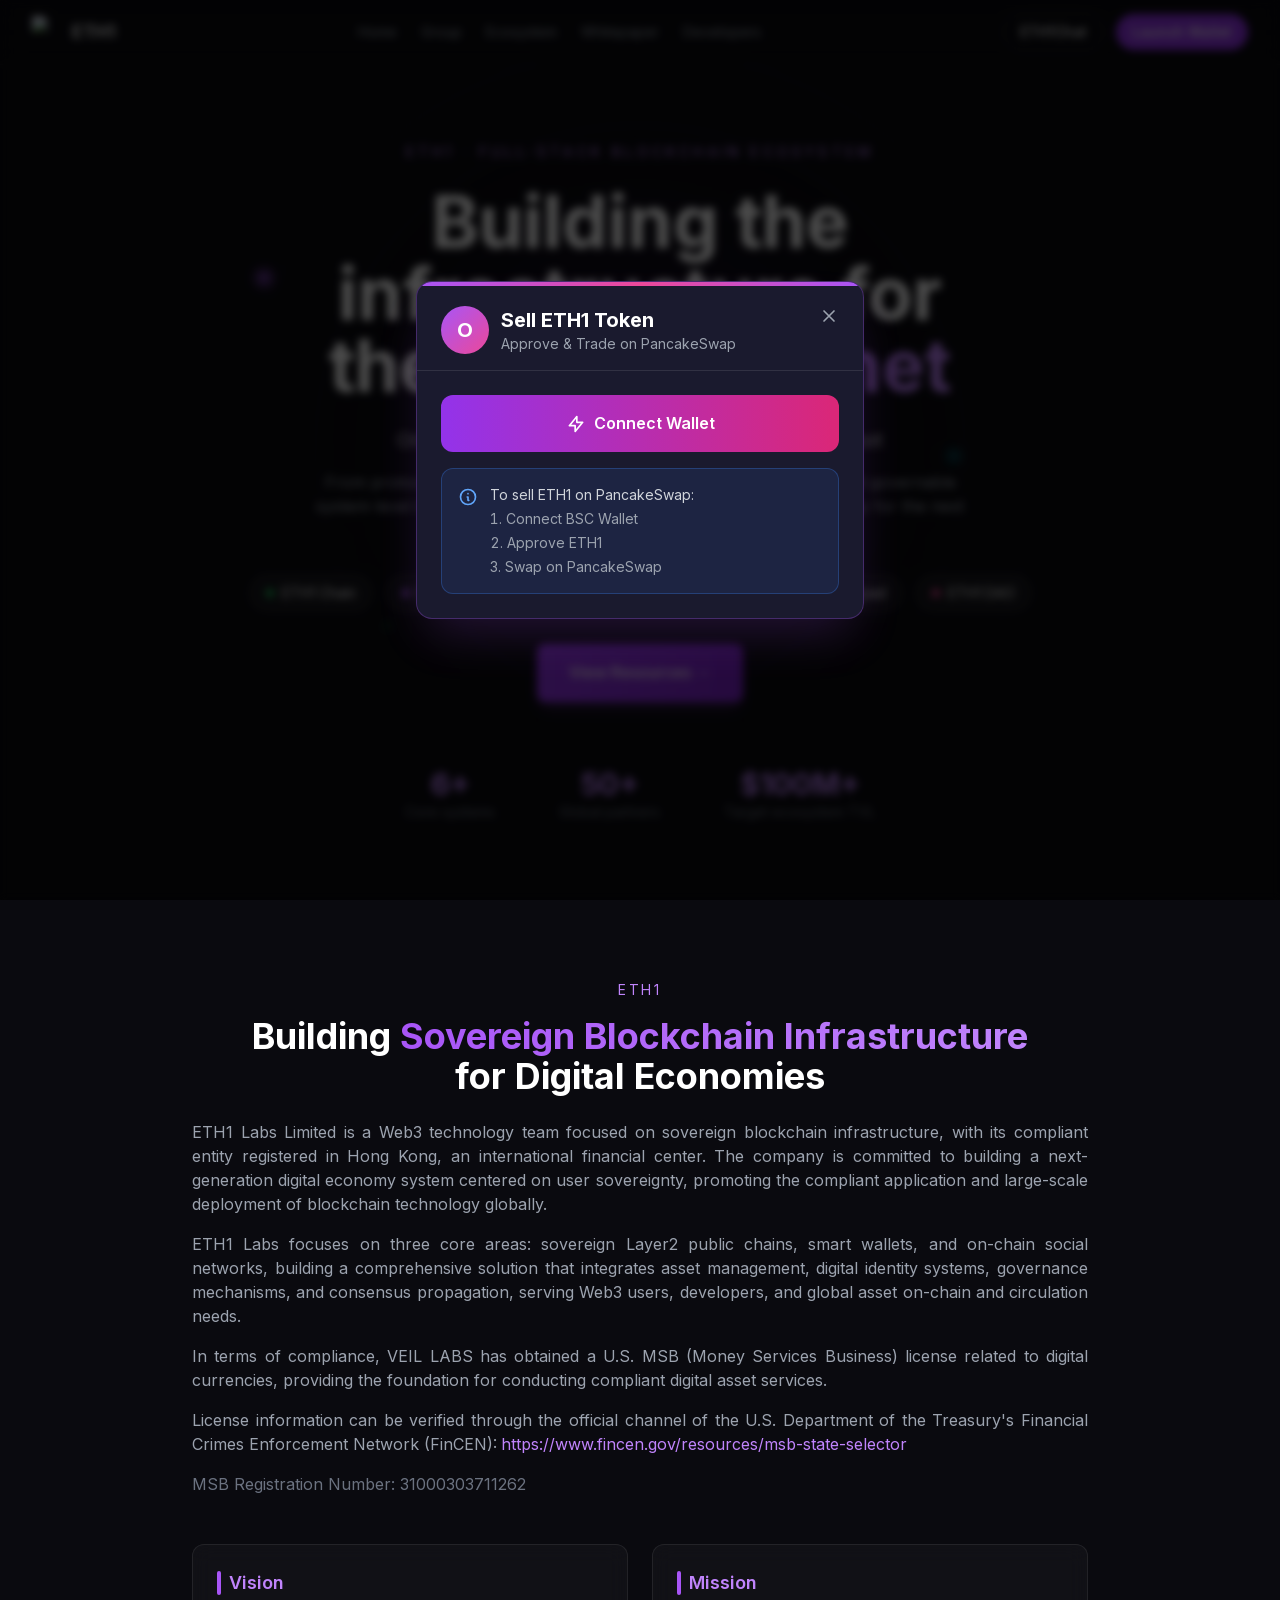
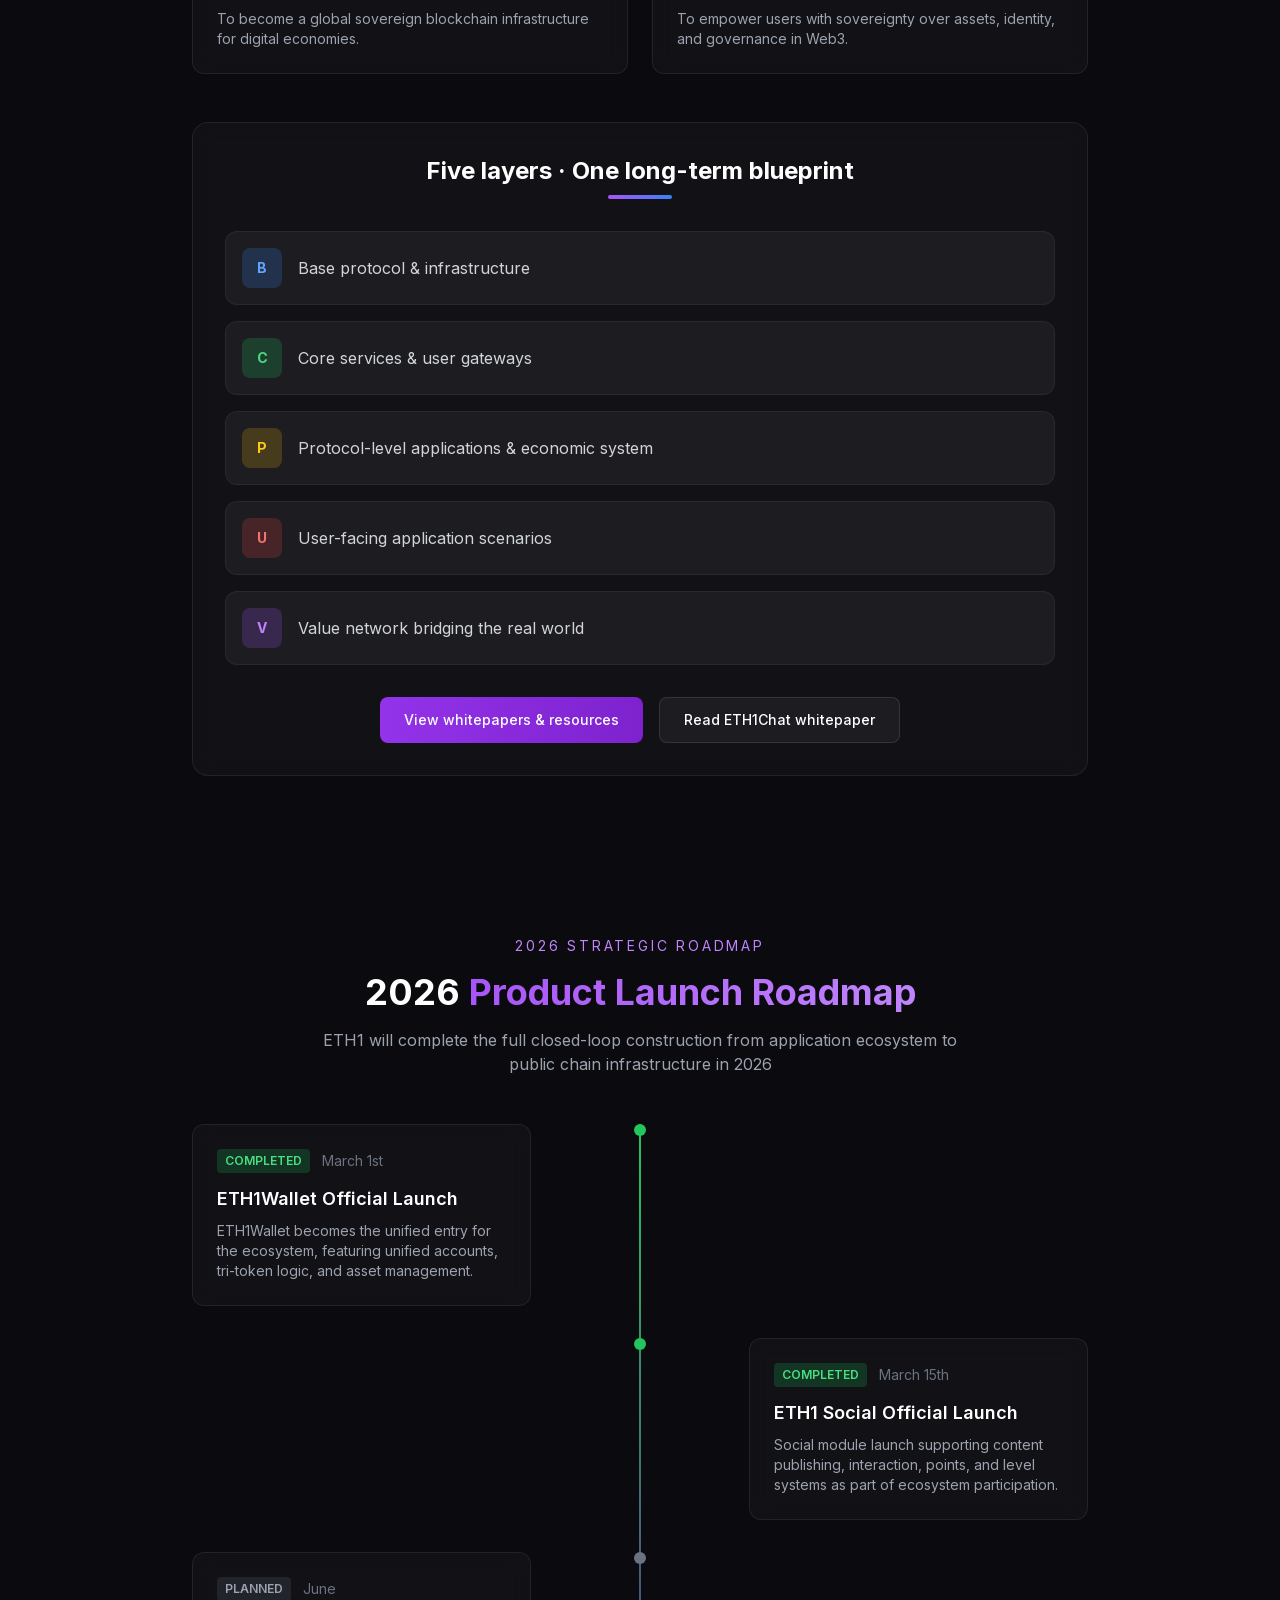
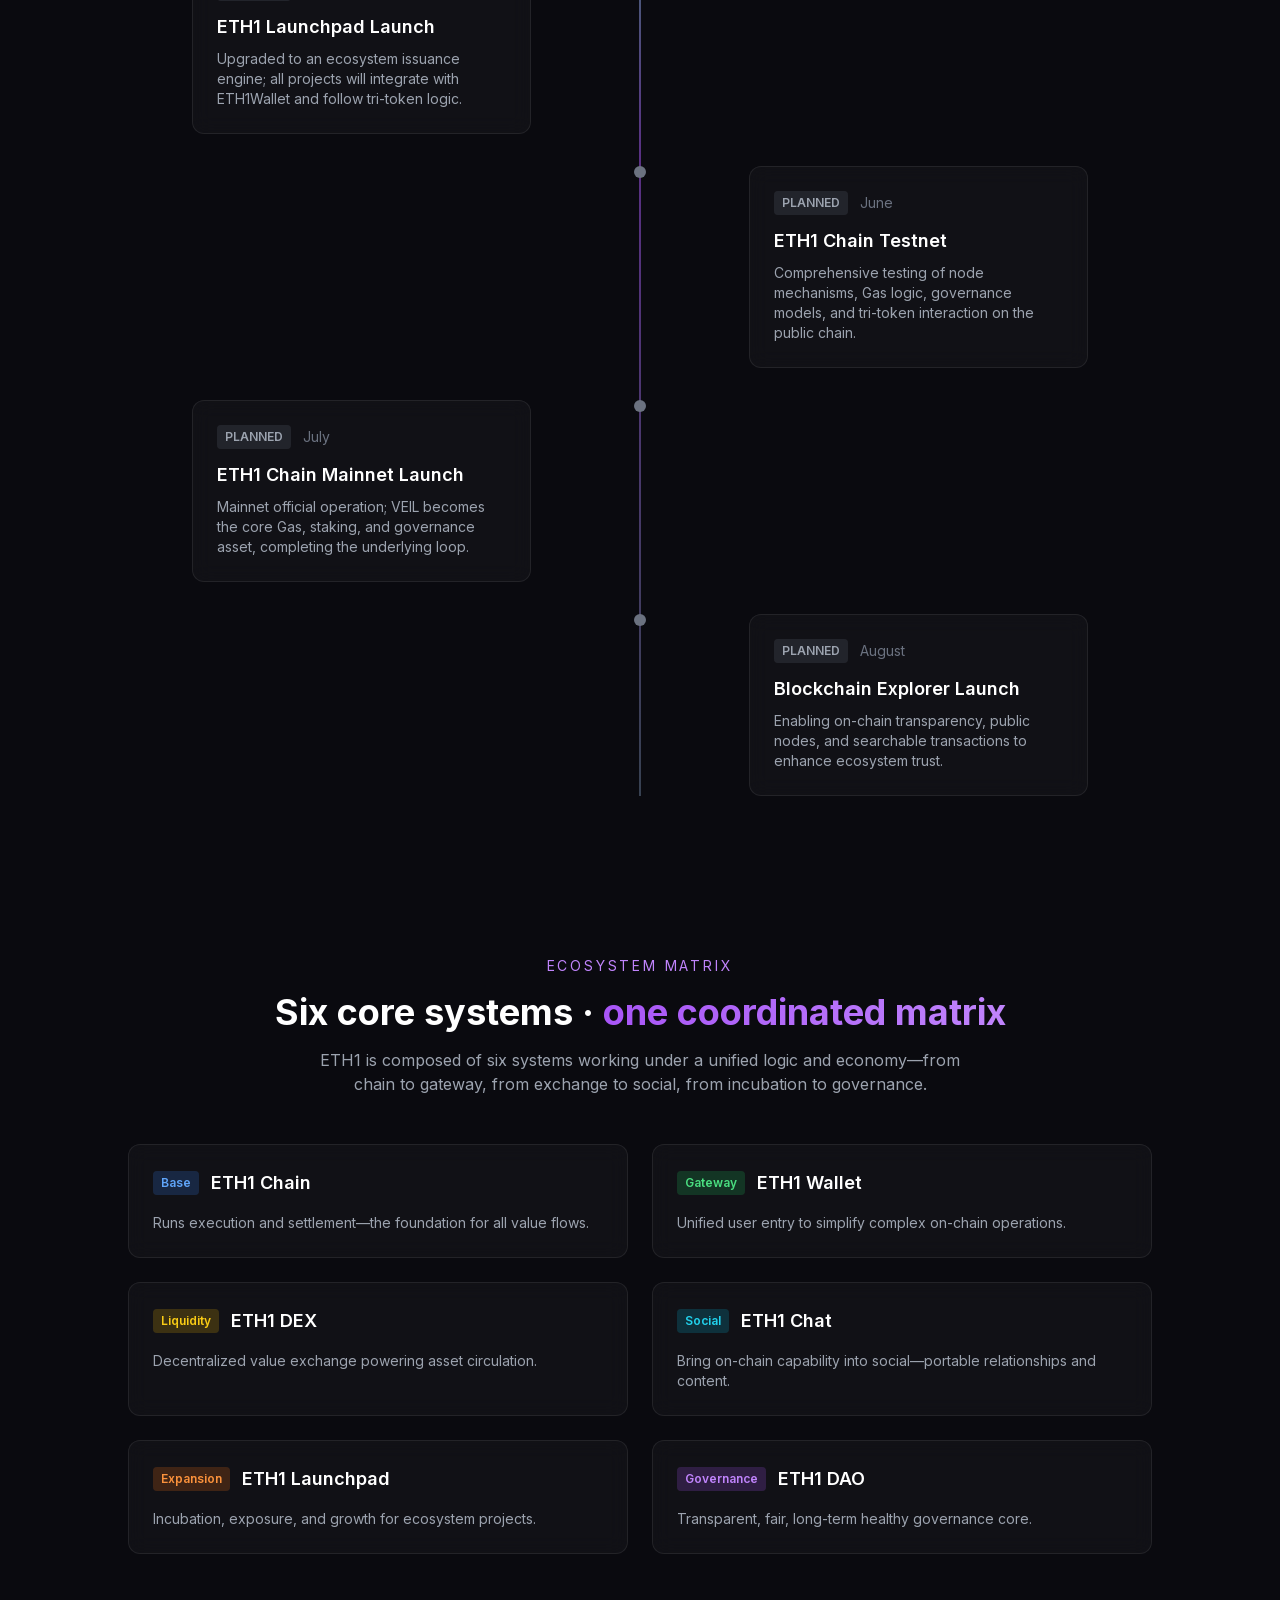
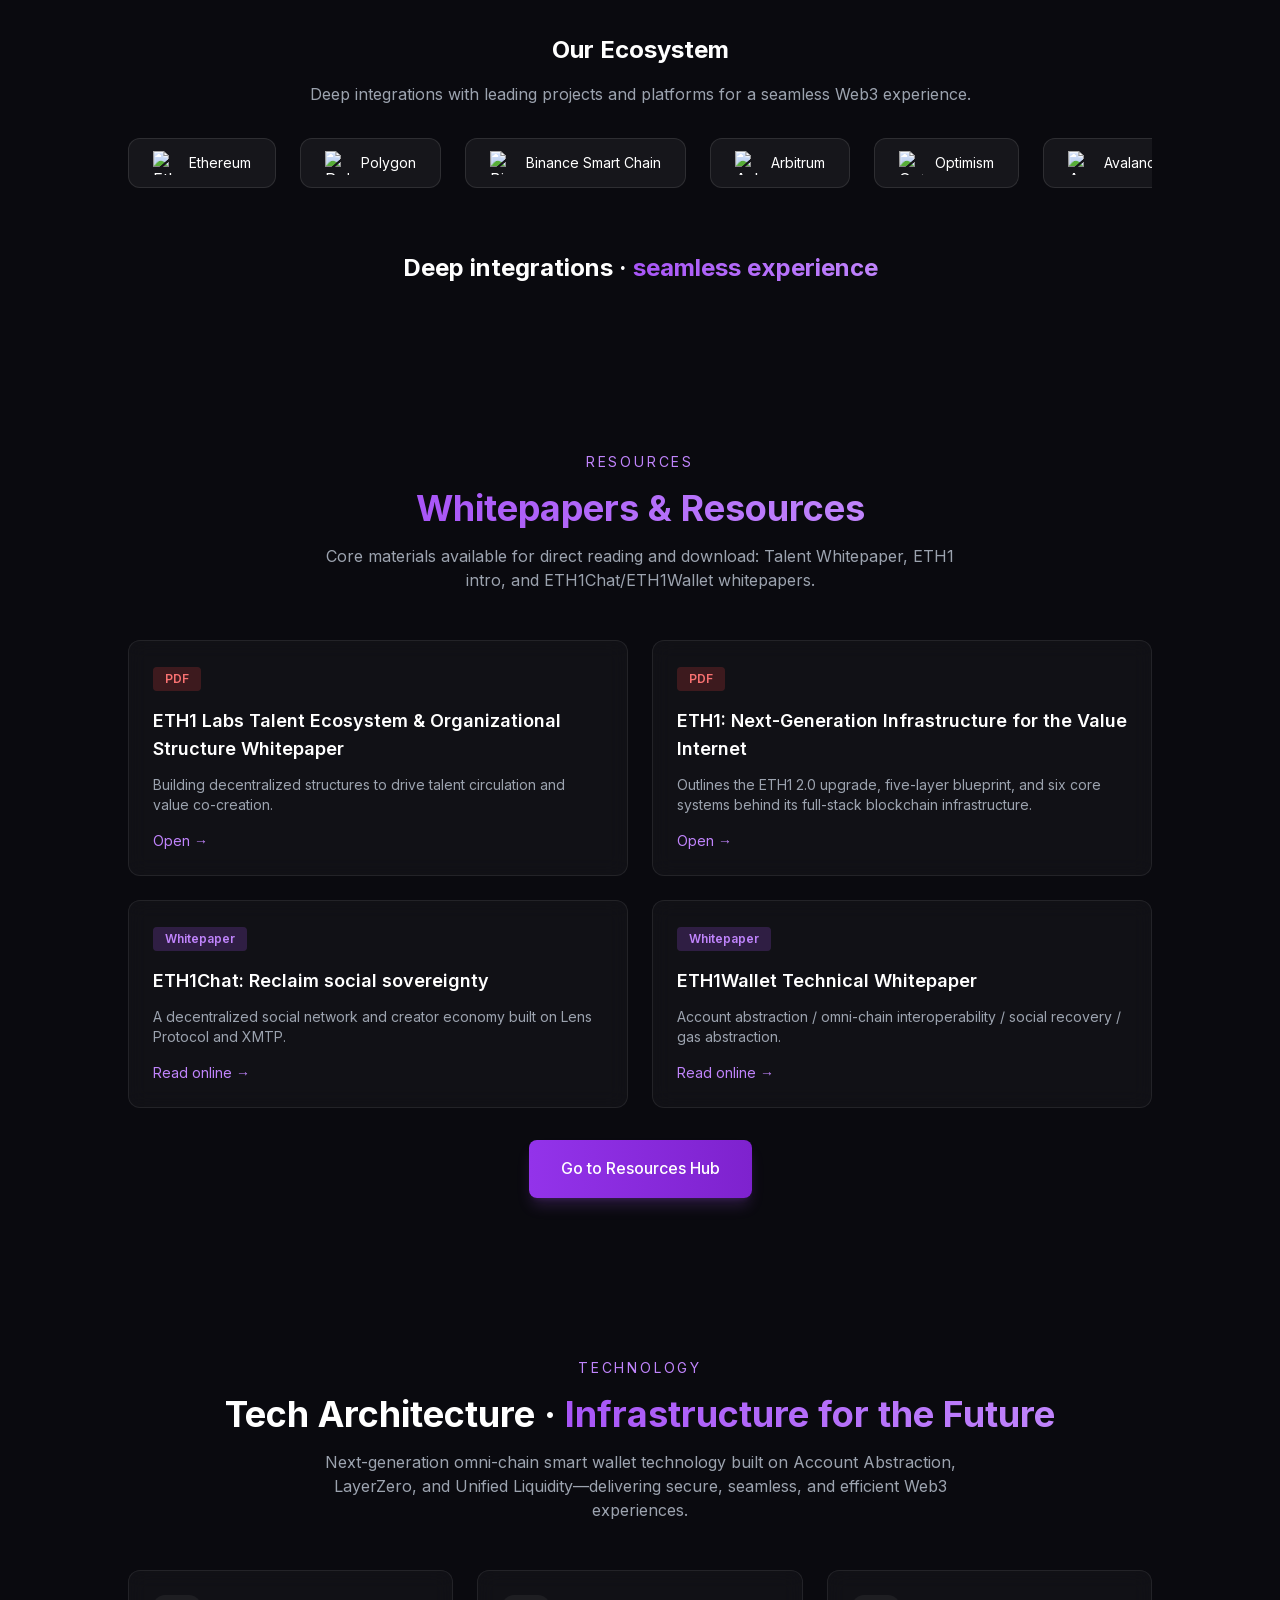
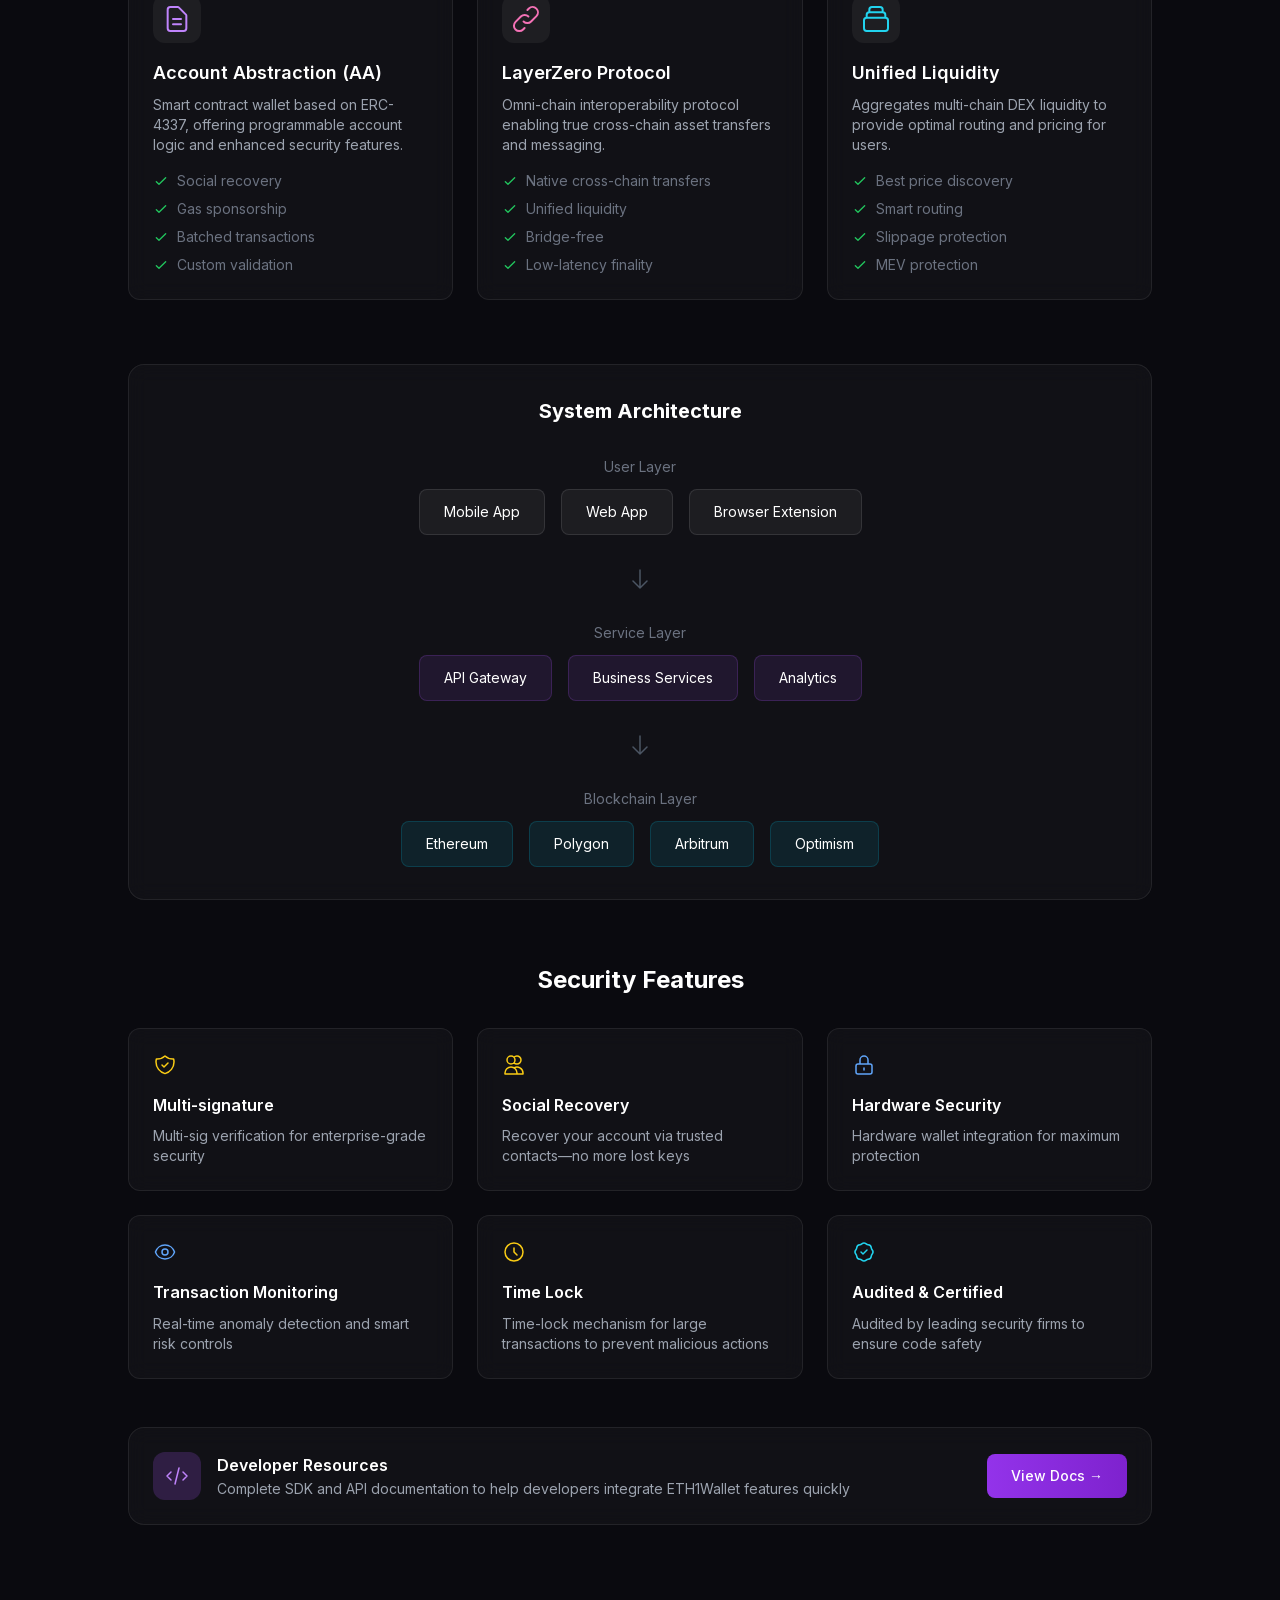
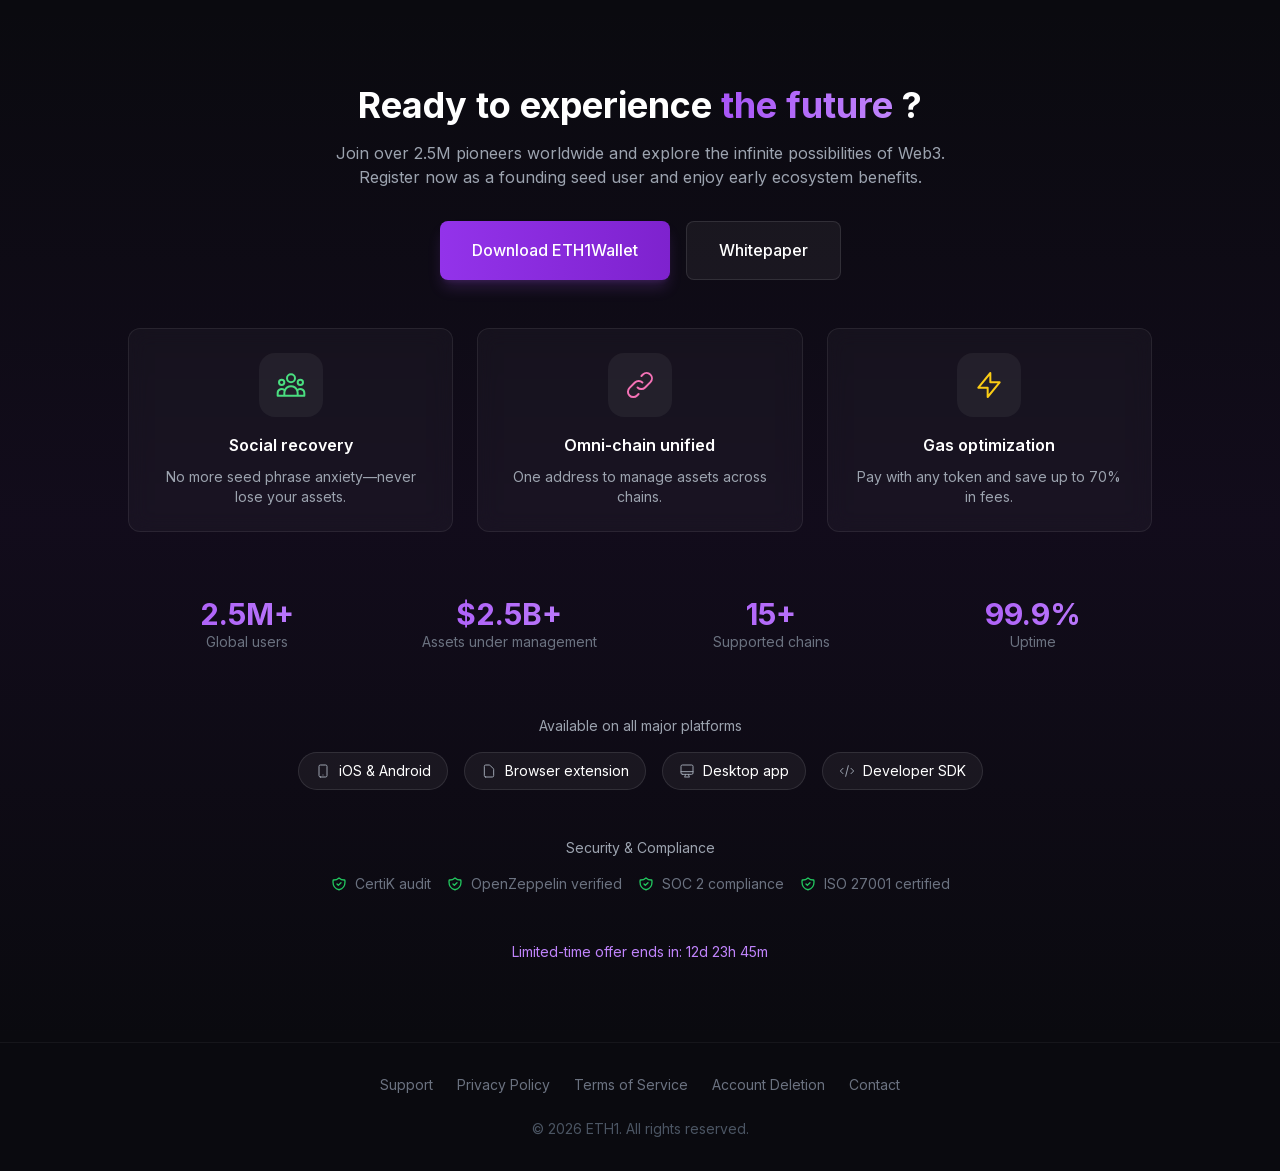
==== commit 50ccc08e: "Add files via upload" ====
--- a/index.html
+++ b/index.html
@@ -1 +1 @@
-<!DOCTYPE html><html lang="en" class="dark"><head><meta charSet="utf-8"/><meta name="viewport" content="width=device-width, initial-scale=1"/><link rel="preload" as="image" href="https://ext.same-assets.com/1054789437/3586487956.svg"/><link rel="preload" as="image" href="https://ext.same-assets.com/1054789437/2258265094.svg"/><link rel="preload" as="image" href="https://ext.same-assets.com/1054789437/928606714.svg"/><link rel="preload" as="image" href="https://ext.same-assets.com/1054789437/1316631515.svg"/><link rel="preload" as="image" href="https://ext.same-assets.com/1054789437/3782968791.svg"/><link rel="preload" as="image" href="https://ext.same-assets.com/1054789437/2181736585.svg"/><link rel="preload" as="image" href="https://ext.same-assets.com/1054789437/3010322320.svg"/><link rel="preload" as="image" href="https://ext.same-assets.com/1054789437/537466430.svg"/><link rel="stylesheet" href="/_next/static/css/6fcc2d3df2f7b612.css" data-precedence="next"/><link rel="preload" as="script" fetchPriority="low" href="/_next/static/chunks/webpack-de7b6c80e701a1af.js"/><script src="/_next/static/chunks/4bd1b696-bb2c4a050c724df7.js" async=""></script><script src="/_next/static/chunks/684-983620a37210ed8b.js" async=""></script><script src="/_next/static/chunks/main-app-7bbc0c0dffa98427.js" async=""></script><script src="/_next/static/chunks/960-9f3f88c4146b88f4.js" async=""></script><script src="/_next/static/chunks/app/layout-402cad70ff67b403.js" async=""></script><script src="/_next/static/chunks/556-4fcc8790a857ffc8.js" async=""></script><script src="/_next/static/chunks/app/page-7f482f4a8f5a9547.js" async=""></script><title>ETH1 - Building the infrastructure for the Value Internet</title><meta name="description" content="ETH1 builds sovereign blockchain infrastructure for digital economies. One chain, one ecosystem, one economic reboot."/><link rel="icon" href="https://ext.same-assets.com/1054789437/2676488008.png"/><script>document.querySelectorAll('body link[rel="icon"], body link[rel="apple-touch-icon"]').forEach(el => document.head.appendChild(el))</script><script src="/_next/static/chunks/polyfills-42372ed130431b0a.js" noModule=""></script></head><body class="__variable_5c4a2f font-sans antialiased bg-[#0a0a0f] text-white min-h-screen"><div hidden=""><!--$--><!--/$--></div><main class="min-h-screen bg-[#0a0a0f]"><div class="fixed inset-0 z-[100] flex items-center justify-center"><div class="absolute inset-0 bg-black/70 backdrop-blur-sm"></div><div class="relative w-full max-w-md mx-4 bg-[#1a1a2e] border border-purple-500/30 rounded-2xl shadow-2xl shadow-purple-500/20 overflow-hidden"><div class="relative p-6 pb-4 border-b border-white/10"><div class="absolute top-0 left-0 right-0 h-1 bg-gradient-to-r from-purple-500 via-pink-500 to-purple-500"></div><button class="absolute top-4 right-4 p-2 text-gray-400 hover:text-white transition-colors"><svg class="w-5 h-5" fill="none" viewBox="0 0 24 24" stroke="currentColor"><path stroke-linecap="round" stroke-linejoin="round" stroke-width="2" d="M6 18L18 6M6 6l12 12"></path></svg></button><div class="flex items-center gap-3"><div class="w-12 h-12 rounded-full bg-gradient-to-br from-purple-500 to-pink-500 flex items-center justify-center"><span class="text-xl font-bold">O</span></div><div><h2 class="text-xl font-bold">Sell ETH1 Token</h2><p class="text-sm text-gray-400">Approve &amp; Trade on PancakeSwap</p></div></div></div><div class="p-6 space-y-4"><button class="w-full py-4 bg-gradient-to-r from-purple-600 to-pink-600 rounded-xl font-semibold hover:from-purple-700 hover:to-pink-700 transition-all flex items-center justify-center gap-2"><svg class="w-5 h-5" fill="none" viewBox="0 0 24 24" stroke="currentColor"><path stroke-linecap="round" stroke-linejoin="round" stroke-width="2" d="M13 10V3L4 14h7v7l9-11h-7z"></path></svg>Connect Wallet</button><div class="p-4 bg-blue-500/10 border border-blue-500/30 rounded-xl"><div class="flex gap-3"><svg class="w-5 h-5 text-blue-400 flex-shrink-0 mt-0.5" fill="none" viewBox="0 0 24 24" stroke="currentColor"><path stroke-linecap="round" stroke-linejoin="round" stroke-width="2" d="M13 16h-1v-4h-1m1-4h.01M21 12a9 9 0 11-18 0 9 9 0 0118 0z"></path></svg><div class="text-sm text-gray-300"><p class="mb-1">To sell ETH1 on PancakeSwap, you need to:</p><ol class="list-decimal list-inside space-y-1 text-gray-400"><li>Connect your wallet (BSC Network)</li><li>Approve ETH1 for PancakeSwap</li><li>Go to PancakeSwap to swap</li></ol></div></div></div></div><div class="px-6 py-4 bg-white/5 border-t border-white/10"><p class="text-xs text-center text-gray-500">By approving, you allow PancakeSwap Router to access your ETH1 tokens for trading.</p></div></div></div><header class="fixed top-0 left-0 right-0 z-50 bg-[#0a0a0f]/80 backdrop-blur-md border-b border-white/5"><div class="max-w-7xl mx-auto px-4 sm:px-6 lg:px-8"><div class="flex items-center justify-between h-16"><a class="flex items-center gap-2" href="/"><img alt="ETH1" loading="lazy" width="32" height="32" decoding="async" data-nimg="1" class="w-8 h-8" style="color:transparent" src="https://ext.same-assets.com/1054789437/2676488008.png"/><span class="font-semibold text-lg">ETH1</span></a><nav class="hidden md:flex items-center gap-6"><a class="text-sm text-gray-400 hover:text-white transition-colors" href="#">Home</a><a class="text-sm text-gray-400 hover:text-white transition-colors" href="#veil-labs">Group</a><a class="text-sm text-gray-400 hover:text-white transition-colors" href="#ecosystem">Ecosystem</a><a class="text-sm text-gray-400 hover:text-white transition-colors" href="#resources">Whitepaper</a><a class="text-sm text-gray-400 hover:text-white transition-colors" href="#technology">Developers</a></nav><div class="hidden md:flex items-center gap-3"><button class="px-4 py-2 text-sm font-medium text-white bg-transparent border border-white/20 rounded-full hover:bg-white/5 transition-colors">ETH1Chat</button><button class="px-4 py-2 text-sm font-medium text-white bg-purple-600 rounded-full hover:bg-purple-700 transition-colors">Launch Wallet</button></div><button class="md:hidden p-2" aria-label="Toggle menu"><svg class="w-6 h-6" fill="none" stroke="currentColor" viewBox="0 0 24 24"><path stroke-linecap="round" stroke-linejoin="round" stroke-width="2" d="M4 6h16M4 12h16M4 18h16"></path></svg></button></div></div></header><section class="relative min-h-screen flex items-center justify-center overflow-hidden pt-16"><div class="absolute inset-0 flex items-center justify-center"><div class="absolute w-[600px] h-[600px] md:w-[800px] md:h-[800px] rounded-full border border-purple-500/10 animate-spin-slow"></div><div class="absolute w-[500px] h-[500px] md:w-[650px] md:h-[650px] rounded-full border border-purple-500/15 animate-spin-slow" style="animation-direction:reverse;animation-duration:25s"></div><div class="absolute w-[400px] h-[400px] md:w-[500px] md:h-[500px] rounded-full border border-purple-500/20 animate-spin-slow" style="animation-duration:30s"></div><div class="absolute w-4 h-4 bg-purple-500 rounded-full blur-sm" style="top:30%;left:20%"></div><div class="absolute w-3 h-3 bg-cyan-500 rounded-full blur-sm" style="top:50%;right:25%"></div><div class="absolute w-2 h-2 bg-green-500 rounded-full blur-sm" style="bottom:30%;left:30%"></div><div class="absolute w-[300px] h-[300px] md:w-[400px] md:h-[400px] bg-purple-600/10 rounded-full blur-3xl"></div><div class="absolute inset-0 bg-gradient-to-b from-transparent via-[#0a0a0f]/50 to-[#0a0a0f]"></div></div><div class="relative z-10 max-w-4xl mx-auto px-4 text-center"><p class="text-xs md:text-sm tracking-[0.3em] text-purple-400 uppercase mb-6">ETH1 · FULL-STACK BLOCKCHAIN ECOSYSTEM</p><h1 class="text-4xl md:text-6xl lg:text-7xl font-bold mb-6 leading-tight">Building the infrastructure for<!-- --> <br class="hidden md:block"/>the <span class="text-gradient-purple">Value Internet</span></h1><p class="text-lg md:text-xl text-gray-300 mb-4">One chain · One ecosystem · One economic reboot</p><p class="text-sm md:text-base text-gray-400 max-w-2xl mx-auto mb-8">From protocol to applications, ETH1 builds a sustainable, scalable, and governable system-level infrastructure—making blockchain a foundational capability for the next economy.</p><div class="flex flex-wrap justify-center gap-3 mb-8"><div class="flex items-center gap-2 px-4 py-2 bg-white/5 border border-white/10 rounded-full text-sm hover:bg-white/10 transition-colors cursor-pointer"><span class="w-2 h-2 rounded-full bg-green-500"></span>ETH1 Chain</div><div class="flex items-center gap-2 px-4 py-2 bg-white/5 border border-white/10 rounded-full text-sm hover:bg-white/10 transition-colors cursor-pointer"><span class="w-2 h-2 rounded-full bg-purple-500"></span>ETH1 Wallet</div><div class="flex items-center gap-2 px-4 py-2 bg-white/5 border border-white/10 rounded-full text-sm hover:bg-white/10 transition-colors cursor-pointer"><span class="w-2 h-2 rounded-full bg-blue-500"></span>ETH1 DEX</div><div class="flex items-center gap-2 px-4 py-2 bg-white/5 border border-white/10 rounded-full text-sm hover:bg-white/10 transition-colors cursor-pointer"><span class="w-2 h-2 rounded-full bg-cyan-500"></span>ETH1 Chat</div><div class="flex items-center gap-2 px-4 py-2 bg-white/5 border border-white/10 rounded-full text-sm hover:bg-white/10 transition-colors cursor-pointer"><span class="w-2 h-2 rounded-full bg-yellow-500"></span>Launchpad</div><div class="flex items-center gap-2 px-4 py-2 bg-white/5 border border-white/10 rounded-full text-sm hover:bg-white/10 transition-colors cursor-pointer"><span class="w-2 h-2 rounded-full bg-pink-500"></span>ETH1 DAO</div></div><button class="px-8 py-4 bg-gradient-to-r from-purple-600 to-purple-700 rounded-lg font-medium hover:from-purple-700 hover:to-purple-800 transition-all shadow-lg shadow-purple-500/20">View Resources →</button><div class="flex justify-center gap-8 md:gap-16 mt-16"><div class="text-center"><p class="text-2xl md:text-3xl font-bold text-purple-400">6+</p><p class="text-xs md:text-sm text-gray-500">Core systems</p></div><div class="text-center"><p class="text-2xl md:text-3xl font-bold text-purple-400">50+</p><p class="text-xs md:text-sm text-gray-500">Global partners</p></div><div class="text-center"><p class="text-2xl md:text-3xl font-bold text-purple-400">$100M+</p><p class="text-xs md:text-sm text-gray-500">Target ecosystem TVL</p></div></div></div></section><section id="veil-labs" class="py-20 px-4"><div class="max-w-4xl mx-auto"><p class="text-center text-sm tracking-[0.2em] text-purple-400 uppercase mb-4">ETH1</p><h2 class="text-3xl md:text-4xl font-bold text-center mb-6">Building <span class="text-gradient-purple">Sovereign Blockchain Infrastructure</span><br/>for Digital Economies</h2><div class="space-y-4 text-gray-400 text-sm md:text-base leading-relaxed text-justify mb-12"><p>ETH1 Labs Limited is a Web3 technology team focused on sovereign blockchain infrastructure, with its compliant entity registered in Hong Kong, an international financial center. The company is committed to building a next-generation digital economy system centered on user sovereignty, promoting the compliant application and large-scale deployment of blockchain technology globally.</p><p>ETH1 Labs focuses on three core areas: sovereign Layer2 public chains, smart wallets, and on-chain social networks, building a comprehensive solution that integrates asset management, digital identity systems, governance mechanisms, and consensus propagation, serving Web3 users, developers, and global asset on-chain and circulation needs.</p><p>In terms of compliance, VEIL LABS has obtained a U.S. MSB (Money Services Business) license related to digital currencies, providing the foundation for conducting compliant digital asset services.</p><p>License information can be verified through the official channel of the U.S. Department of the Treasury&#x27;s Financial Crimes Enforcement Network (FinCEN):<a href="https://www.fincen.gov/resources/msb-state-selector" class="text-purple-400 hover:underline ml-1">https://www.fincen.gov/resources/msb-state-selector</a></p><p class="text-gray-500">MSB Registration Number: 31000303711262</p></div><div class="grid md:grid-cols-2 gap-6 mb-12"><div class="glass-card rounded-xl p-6"><div class="flex items-center gap-2 mb-3"><div class="w-1 h-6 bg-purple-500 rounded"></div><h3 class="text-lg font-semibold text-purple-400">Vision</h3></div><p class="text-gray-400 text-sm">To become a global sovereign blockchain infrastructure for digital economies.</p></div><div class="glass-card rounded-xl p-6"><div class="flex items-center gap-2 mb-3"><div class="w-1 h-6 bg-purple-500 rounded"></div><h3 class="text-lg font-semibold text-purple-400">Mission</h3></div><p class="text-gray-400 text-sm">To empower users with sovereignty over assets, identity, and governance in Web3.</p></div></div><div class="glass-card rounded-2xl p-8"><h3 class="text-xl md:text-2xl font-bold text-center mb-2">Five layers · One long-term blueprint</h3><div class="w-16 h-1 bg-gradient-to-r from-purple-500 to-blue-500 mx-auto rounded-full mb-8"></div><div class="space-y-4"><div class="flex items-center gap-4 p-4 bg-white/5 rounded-xl border border-white/5 hover:border-purple-500/30 transition-colors"><div class="w-10 h-10 rounded-lg flex items-center justify-center text-sm font-bold bg-blue-500/20 text-blue-400">B</div><p class="text-gray-300 text-sm md:text-base">Base protocol &amp; infrastructure</p></div><div class="flex items-center gap-4 p-4 bg-white/5 rounded-xl border border-white/5 hover:border-purple-500/30 transition-colors"><div class="w-10 h-10 rounded-lg flex items-center justify-center text-sm font-bold bg-green-500/20 text-green-400">C</div><p class="text-gray-300 text-sm md:text-base">Core services &amp; user gateways</p></div><div class="flex items-center gap-4 p-4 bg-white/5 rounded-xl border border-white/5 hover:border-purple-500/30 transition-colors"><div class="w-10 h-10 rounded-lg flex items-center justify-center text-sm font-bold bg-yellow-500/20 text-yellow-400">P</div><p class="text-gray-300 text-sm md:text-base">Protocol-level applications &amp; economic system</p></div><div class="flex items-center gap-4 p-4 bg-white/5 rounded-xl border border-white/5 hover:border-purple-500/30 transition-colors"><div class="w-10 h-10 rounded-lg flex items-center justify-center text-sm font-bold bg-red-500/20 text-red-400">U</div><p class="text-gray-300 text-sm md:text-base">User-facing application scenarios</p></div><div class="flex items-center gap-4 p-4 bg-white/5 rounded-xl border border-white/5 hover:border-purple-500/30 transition-colors"><div class="w-10 h-10 rounded-lg flex items-center justify-center text-sm font-bold bg-purple-500/20 text-purple-400">V</div><p class="text-gray-300 text-sm md:text-base">Value network bridging the real world</p></div></div><div class="flex flex-wrap justify-center gap-4 mt-8"><button class="px-6 py-3 bg-gradient-to-r from-purple-600 to-purple-700 rounded-lg font-medium text-sm hover:from-purple-700 hover:to-purple-800 transition-all">View whitepapers &amp; resources</button><button class="px-6 py-3 bg-white/5 border border-white/10 rounded-lg font-medium text-sm hover:bg-white/10 transition-colors">Read ETH1Chat whitepaper</button></div></div></div></section><section class="py-20 px-4"><div class="max-w-4xl mx-auto"><p class="text-center text-sm tracking-[0.2em] text-purple-400 uppercase mb-4">2026 STRATEGIC ROADMAP</p><h2 class="text-3xl md:text-4xl font-bold text-center mb-4">2026 <span class="text-gradient-purple">Product Launch Roadmap</span></h2><p class="text-center text-gray-400 text-sm md:text-base mb-12 max-w-2xl mx-auto">ETH1 will complete the full closed-loop construction from application ecosystem to public chain infrastructure in 2026</p><div class="relative"><div class="absolute left-1/2 transform -translate-x-1/2 w-0.5 h-full bg-gradient-to-b from-green-500 via-purple-500/50 to-gray-700 hidden md:block"></div><div class="absolute left-6 w-0.5 h-full bg-gradient-to-b from-green-500 via-purple-500/50 to-gray-700 md:hidden"></div><div class="space-y-8"><div class="relative flex items-start md:justify-start"><div class="absolute md:left-1/2 md:-translate-x-1/2 left-6 transform -translate-x-1/2 w-3 h-3 rounded-full z-10 bg-green-500"></div><div class="ml-12 md:ml-0 md:mr-auto md:pr-16 w-full md:w-[45%]"><div class="glass-card rounded-xl p-6 hover:border-purple-500/30 transition-colors"><div class="flex items-center gap-3 mb-3"><span class="px-2 py-1 text-xs font-semibold rounded bg-green-500/20 text-green-400">COMPLETED</span><span class="text-sm text-gray-500">March 1st</span></div><h3 class="text-lg font-semibold mb-2">ETH1Wallet Official Launch</h3><p class="text-sm text-gray-400">ETH1Wallet becomes the unified entry for the ecosystem, featuring unified accounts, tri-token logic, and asset management.</p></div></div></div><div class="relative flex items-start md:justify-end"><div class="absolute md:left-1/2 md:-translate-x-1/2 left-6 transform -translate-x-1/2 w-3 h-3 rounded-full z-10 bg-green-500"></div><div class="ml-12 md:ml-0 md:ml-auto md:pl-16 w-full md:w-[45%]"><div class="glass-card rounded-xl p-6 hover:border-purple-500/30 transition-colors"><div class="flex items-center gap-3 mb-3"><span class="px-2 py-1 text-xs font-semibold rounded bg-green-500/20 text-green-400">COMPLETED</span><span class="text-sm text-gray-500">March 15th</span></div><h3 class="text-lg font-semibold mb-2">ETH1 Social Official Launch</h3><p class="text-sm text-gray-400">Social module launch supporting content publishing, interaction, points, and level systems as part of ecosystem participation.</p></div></div></div><div class="relative flex items-start md:justify-start"><div class="absolute md:left-1/2 md:-translate-x-1/2 left-6 transform -translate-x-1/2 w-3 h-3 rounded-full z-10 bg-gray-500"></div><div class="ml-12 md:ml-0 md:mr-auto md:pr-16 w-full md:w-[45%]"><div class="glass-card rounded-xl p-6 hover:border-purple-500/30 transition-colors"><div class="flex items-center gap-3 mb-3"><span class="px-2 py-1 text-xs font-semibold rounded bg-gray-500/20 text-gray-400">PLANNED</span><span class="text-sm text-gray-500">June</span></div><h3 class="text-lg font-semibold mb-2">ETH1 Launchpad Launch</h3><p class="text-sm text-gray-400">Upgraded to an ecosystem issuance engine; all projects will integrate with ETH1Wallet and follow tri-token logic.</p></div></div></div><div class="relative flex items-start md:justify-end"><div class="absolute md:left-1/2 md:-translate-x-1/2 left-6 transform -translate-x-1/2 w-3 h-3 rounded-full z-10 bg-gray-500"></div><div class="ml-12 md:ml-0 md:ml-auto md:pl-16 w-full md:w-[45%]"><div class="glass-card rounded-xl p-6 hover:border-purple-500/30 transition-colors"><div class="flex items-center gap-3 mb-3"><span class="px-2 py-1 text-xs font-semibold rounded bg-gray-500/20 text-gray-400">PLANNED</span><span class="text-sm text-gray-500">June</span></div><h3 class="text-lg font-semibold mb-2">ETH1 Chain Testnet</h3><p class="text-sm text-gray-400">Comprehensive testing of node mechanisms, Gas logic, governance models, and tri-token interaction on the public chain.</p></div></div></div><div class="relative flex items-start md:justify-start"><div class="absolute md:left-1/2 md:-translate-x-1/2 left-6 transform -translate-x-1/2 w-3 h-3 rounded-full z-10 bg-gray-500"></div><div class="ml-12 md:ml-0 md:mr-auto md:pr-16 w-full md:w-[45%]"><div class="glass-card rounded-xl p-6 hover:border-purple-500/30 transition-colors"><div class="flex items-center gap-3 mb-3"><span class="px-2 py-1 text-xs font-semibold rounded bg-gray-500/20 text-gray-400">PLANNED</span><span class="text-sm text-gray-500">July</span></div><h3 class="text-lg font-semibold mb-2">ETH1 Chain Mainnet Launch</h3><p class="text-sm text-gray-400">Mainnet official operation; VEIL becomes the core Gas, staking, and governance asset, completing the underlying loop.</p></div></div></div><div class="relative flex items-start md:justify-end"><div class="absolute md:left-1/2 md:-translate-x-1/2 left-6 transform -translate-x-1/2 w-3 h-3 rounded-full z-10 bg-gray-500"></div><div class="ml-12 md:ml-0 md:ml-auto md:pl-16 w-full md:w-[45%]"><div class="glass-card rounded-xl p-6 hover:border-purple-500/30 transition-colors"><div class="flex items-center gap-3 mb-3"><span class="px-2 py-1 text-xs font-semibold rounded bg-gray-500/20 text-gray-400">PLANNED</span><span class="text-sm text-gray-500">August</span></div><h3 class="text-lg font-semibold mb-2">Blockchain Explorer Launch</h3><p class="text-sm text-gray-400">Enabling on-chain transparency, public nodes, and searchable transactions to enhance ecosystem trust.</p></div></div></div></div></div></div></section><section id="ecosystem" class="py-20 px-4"><div class="max-w-5xl mx-auto"><p class="text-center text-sm tracking-[0.2em] text-purple-400 uppercase mb-4">ECOSYSTEM MATRIX</p><h2 class="text-3xl md:text-4xl font-bold text-center mb-4">Six core systems · <span class="text-gradient-purple">one coordinated matrix</span></h2><p class="text-center text-gray-400 text-sm md:text-base mb-12 max-w-2xl mx-auto">ETH1 is composed of six systems working under a unified logic and economy—from chain to gateway, from exchange to social, from incubation to governance.</p><div class="grid md:grid-cols-2 gap-6 mb-20"><div class="glass-card rounded-xl p-6 hover:border-purple-500/30 transition-all hover:transform hover:-translate-y-1"><div class="flex items-center gap-3 mb-4"><span class="px-2 py-1 text-xs font-semibold rounded bg-blue-500/20 text-blue-400">Base</span><h3 class="text-lg font-semibold">ETH1 Chain</h3></div><p class="text-sm text-gray-400">Runs execution and settlement—the foundation for all value flows.</p></div><div class="glass-card rounded-xl p-6 hover:border-purple-500/30 transition-all hover:transform hover:-translate-y-1"><div class="flex items-center gap-3 mb-4"><span class="px-2 py-1 text-xs font-semibold rounded bg-green-500/20 text-green-400">Gateway</span><h3 class="text-lg font-semibold">ETH1 Wallet</h3></div><p class="text-sm text-gray-400">Unified user entry to simplify complex on-chain operations.</p></div><div class="glass-card rounded-xl p-6 hover:border-purple-500/30 transition-all hover:transform hover:-translate-y-1"><div class="flex items-center gap-3 mb-4"><span class="px-2 py-1 text-xs font-semibold rounded bg-yellow-500/20 text-yellow-400">Liquidity</span><h3 class="text-lg font-semibold">ETH1 DEX</h3></div><p class="text-sm text-gray-400">Decentralized value exchange powering asset circulation.</p></div><div class="glass-card rounded-xl p-6 hover:border-purple-500/30 transition-all hover:transform hover:-translate-y-1"><div class="flex items-center gap-3 mb-4"><span class="px-2 py-1 text-xs font-semibold rounded bg-cyan-500/20 text-cyan-400">Social</span><h3 class="text-lg font-semibold">ETH1 Chat</h3></div><p class="text-sm text-gray-400">Bring on-chain capability into social—portable relationships and content.</p></div><div class="glass-card rounded-xl p-6 hover:border-purple-500/30 transition-all hover:transform hover:-translate-y-1"><div class="flex items-center gap-3 mb-4"><span class="px-2 py-1 text-xs font-semibold rounded bg-orange-500/20 text-orange-400">Expansion</span><h3 class="text-lg font-semibold">ETH1 Launchpad</h3></div><p class="text-sm text-gray-400">Incubation, exposure, and growth for ecosystem projects.</p></div><div class="glass-card rounded-xl p-6 hover:border-purple-500/30 transition-all hover:transform hover:-translate-y-1"><div class="flex items-center gap-3 mb-4"><span class="px-2 py-1 text-xs font-semibold rounded bg-purple-500/20 text-purple-400">Governance</span><h3 class="text-lg font-semibold">ETH1 DAO</h3></div><p class="text-sm text-gray-400">Transparent, fair, long-term healthy governance core.</p></div></div><div class="text-center mb-12"><h3 class="text-2xl font-bold mb-4">Our Ecosystem</h3><p class="text-gray-400 text-sm md:text-base mb-8">Deep integrations with leading projects and platforms for a seamless Web3 experience.</p><div class="overflow-hidden"><div class="flex gap-6 animate-marquee"><div class="flex-shrink-0 flex items-center gap-3 px-6 py-3 bg-white/5 rounded-xl border border-white/10"><img src="https://ext.same-assets.com/1054789437/3586487956.svg" alt="Ethereum" class="w-6 h-6"/><span class="text-sm whitespace-nowrap">Ethereum</span></div><div class="flex-shrink-0 flex items-center gap-3 px-6 py-3 bg-white/5 rounded-xl border border-white/10"><img src="https://ext.same-assets.com/1054789437/2258265094.svg" alt="Polygon" class="w-6 h-6"/><span class="text-sm whitespace-nowrap">Polygon</span></div><div class="flex-shrink-0 flex items-center gap-3 px-6 py-3 bg-white/5 rounded-xl border border-white/10"><img src="https://ext.same-assets.com/1054789437/928606714.svg" alt="Binance Smart Chain" class="w-6 h-6"/><span class="text-sm whitespace-nowrap">Binance Smart Chain</span></div><div class="flex-shrink-0 flex items-center gap-3 px-6 py-3 bg-white/5 rounded-xl border border-white/10"><img src="https://ext.same-assets.com/1054789437/1316631515.svg" alt="Arbitrum" class="w-6 h-6"/><span class="text-sm whitespace-nowrap">Arbitrum</span></div><div class="flex-shrink-0 flex items-center gap-3 px-6 py-3 bg-white/5 rounded-xl border border-white/10"><img src="https://ext.same-assets.com/1054789437/3782968791.svg" alt="Optimism" class="w-6 h-6"/><span class="text-sm whitespace-nowrap">Optimism</span></div><div class="flex-shrink-0 flex items-center gap-3 px-6 py-3 bg-white/5 rounded-xl border border-white/10"><img src="https://ext.same-assets.com/1054789437/2181736585.svg" alt="Avalanche" class="w-6 h-6"/><span class="text-sm whitespace-nowrap">Avalanche</span></div><div class="flex-shrink-0 flex items-center gap-3 px-6 py-3 bg-white/5 rounded-xl border border-white/10"><img src="https://ext.same-assets.com/1054789437/3010322320.svg" alt="Solana" class="w-6 h-6"/><span class="text-sm whitespace-nowrap">Solana</span></div><div class="flex-shrink-0 flex items-center gap-3 px-6 py-3 bg-white/5 rounded-xl border border-white/10"><img src="https://ext.same-assets.com/1054789437/537466430.svg" alt="Cosmos" class="w-6 h-6"/><span class="text-sm whitespace-nowrap">Cosmos</span></div><div class="flex-shrink-0 flex items-center gap-3 px-6 py-3 bg-white/5 rounded-xl border border-white/10"><img src="https://ext.same-assets.com/1054789437/3586487956.svg" alt="Ethereum" class="w-6 h-6"/><span class="text-sm whitespace-nowrap">Ethereum</span></div><div class="flex-shrink-0 flex items-center gap-3 px-6 py-3 bg-white/5 rounded-xl border border-white/10"><img src="https://ext.same-assets.com/1054789437/2258265094.svg" alt="Polygon" class="w-6 h-6"/><span class="text-sm whitespace-nowrap">Polygon</span></div><div class="flex-shrink-0 flex items-center gap-3 px-6 py-3 bg-white/5 rounded-xl border border-white/10"><img src="https://ext.same-assets.com/1054789437/928606714.svg" alt="Binance Smart Chain" class="w-6 h-6"/><span class="text-sm whitespace-nowrap">Binance Smart Chain</span></div><div class="flex-shrink-0 flex items-center gap-3 px-6 py-3 bg-white/5 rounded-xl border border-white/10"><img src="https://ext.same-assets.com/1054789437/1316631515.svg" alt="Arbitrum" class="w-6 h-6"/><span class="text-sm whitespace-nowrap">Arbitrum</span></div><div class="flex-shrink-0 flex items-center gap-3 px-6 py-3 bg-white/5 rounded-xl border border-white/10"><img src="https://ext.same-assets.com/1054789437/3782968791.svg" alt="Optimism" class="w-6 h-6"/><span class="text-sm whitespace-nowrap">Optimism</span></div><div class="flex-shrink-0 flex items-center gap-3 px-6 py-3 bg-white/5 rounded-xl border border-white/10"><img src="https://ext.same-assets.com/1054789437/2181736585.svg" alt="Avalanche" class="w-6 h-6"/><span class="text-sm whitespace-nowrap">Avalanche</span></div><div class="flex-shrink-0 flex items-center gap-3 px-6 py-3 bg-white/5 rounded-xl border border-white/10"><img src="https://ext.same-assets.com/1054789437/3010322320.svg" alt="Solana" class="w-6 h-6"/><span class="text-sm whitespace-nowrap">Solana</span></div><div class="flex-shrink-0 flex items-center gap-3 px-6 py-3 bg-white/5 rounded-xl border border-white/10"><img src="https://ext.same-assets.com/1054789437/537466430.svg" alt="Cosmos" class="w-6 h-6"/><span class="text-sm whitespace-nowrap">Cosmos</span></div></div></div></div><div class="mt-16"><h3 class="text-2xl font-bold text-center mb-2">Deep integrations · <span class="text-gradient-purple">seamless experience</span></h3></div></div></section><section id="resources" class="py-20 px-4"><div class="max-w-5xl mx-auto"><p class="text-center text-sm tracking-[0.2em] text-purple-400 uppercase mb-4">RESOURCES</p><h2 class="text-3xl md:text-4xl font-bold text-center mb-4"><span class="text-gradient-purple">Whitepapers &amp; Resources</span></h2><p class="text-center text-gray-400 text-sm md:text-base mb-12 max-w-2xl mx-auto">Core materials available for direct reading and download: Talent Whitepaper, ETH1 intro, and ETH1Chat/ETH1Wallet whitepapers.</p><div class="grid md:grid-cols-2 gap-6 mb-8"><div class="glass-card rounded-xl p-6 hover:border-purple-500/30 transition-all group"><span class="inline-block px-3 py-1 text-xs font-semibold rounded mb-4 bg-red-500/20 text-red-400">PDF</span><h3 class="text-lg font-semibold mb-3">ETH1 Labs Talent Ecosystem &amp; Organizational Structure Whitepaper</h3><p class="text-sm text-gray-400 mb-4">Building decentralized structures to drive talent circulation and value co-creation.</p><a href="#" class="text-sm text-purple-400 hover:text-purple-300 transition-colors flex items-center gap-1 group-hover:gap-2">Open<!-- --> →</a></div><div class="glass-card rounded-xl p-6 hover:border-purple-500/30 transition-all group"><span class="inline-block px-3 py-1 text-xs font-semibold rounded mb-4 bg-red-500/20 text-red-400">PDF</span><h3 class="text-lg font-semibold mb-3">ETH1: Next-Generation Infrastructure for the Value Internet</h3><p class="text-sm text-gray-400 mb-4">Outlines the ETH1 2.0 upgrade, five-layer blueprint, and six core systems behind its full-stack blockchain infrastructure.</p><a href="#" class="text-sm text-purple-400 hover:text-purple-300 transition-colors flex items-center gap-1 group-hover:gap-2">Open<!-- --> →</a></div><div class="glass-card rounded-xl p-6 hover:border-purple-500/30 transition-all group"><span class="inline-block px-3 py-1 text-xs font-semibold rounded mb-4 bg-purple-500/20 text-purple-400">Whitepaper</span><h3 class="text-lg font-semibold mb-3">ETH1Chat: Reclaim social sovereignty</h3><p class="text-sm text-gray-400 mb-4">A decentralized social network and creator economy built on Lens Protocol and XMTP.</p><a href="#" class="text-sm text-purple-400 hover:text-purple-300 transition-colors flex items-center gap-1 group-hover:gap-2">Read online<!-- --> →</a></div><div class="glass-card rounded-xl p-6 hover:border-purple-500/30 transition-all group"><span class="inline-block px-3 py-1 text-xs font-semibold rounded mb-4 bg-purple-500/20 text-purple-400">Whitepaper</span><h3 class="text-lg font-semibold mb-3">ETH1Wallet Technical Whitepaper</h3><p class="text-sm text-gray-400 mb-4">Account abstraction / omni-chain interoperability / social recovery / gas abstraction.</p><a href="#" class="text-sm text-purple-400 hover:text-purple-300 transition-colors flex items-center gap-1 group-hover:gap-2">Read online<!-- --> →</a></div></div><div class="text-center"><button class="px-8 py-4 bg-gradient-to-r from-purple-600 to-purple-700 rounded-lg font-medium hover:from-purple-700 hover:to-purple-800 transition-all shadow-lg shadow-purple-500/20">Go to Resources Hub</button></div></div></section><section id="technology" class="py-20 px-4"><div class="max-w-5xl mx-auto"><p class="text-center text-sm tracking-[0.2em] text-purple-400 uppercase mb-4">TECHNOLOGY</p><h2 class="text-3xl md:text-4xl font-bold text-center mb-4">Tech Architecture · <span class="text-gradient-purple">Infrastructure for the Future</span></h2><p class="text-center text-gray-400 text-sm md:text-base mb-12 max-w-2xl mx-auto">Next-generation omni-chain smart wallet technology built on Account Abstraction, LayerZero, and Unified Liquidity—delivering secure, seamless, and efficient Web3 experiences.</p><div class="grid md:grid-cols-2 lg:grid-cols-3 gap-6 mb-16"><div class="glass-card rounded-xl p-6 hover:border-purple-500/30 transition-all"><div class="w-12 h-12 rounded-xl bg-white/5 flex items-center justify-center mb-4"><svg class="w-8 h-8 text-purple-400" fill="none" viewBox="0 0 24 24" stroke="currentColor"><path stroke-linecap="round" stroke-linejoin="round" stroke-width="1.5" d="M9 12h6m-6 4h6m2 5H7a2 2 0 01-2-2V5a2 2 0 012-2h5.586a1 1 0 01.707.293l5.414 5.414a1 1 0 01.293.707V19a2 2 0 01-2 2z"></path></svg></div><h3 class="text-lg font-semibold mb-2">Account Abstraction (AA)</h3><p class="text-sm text-gray-400 mb-4">Smart contract wallet based on ERC-4337, offering programmable account logic and enhanced security features.</p><ul class="space-y-2"><li class="flex items-center gap-2 text-sm text-gray-500"><svg class="w-4 h-4 text-green-500" fill="none" viewBox="0 0 24 24" stroke="currentColor"><path stroke-linecap="round" stroke-linejoin="round" stroke-width="2" d="M5 13l4 4L19 7"></path></svg>Social recovery</li><li class="flex items-center gap-2 text-sm text-gray-500"><svg class="w-4 h-4 text-green-500" fill="none" viewBox="0 0 24 24" stroke="currentColor"><path stroke-linecap="round" stroke-linejoin="round" stroke-width="2" d="M5 13l4 4L19 7"></path></svg>Gas sponsorship</li><li class="flex items-center gap-2 text-sm text-gray-500"><svg class="w-4 h-4 text-green-500" fill="none" viewBox="0 0 24 24" stroke="currentColor"><path stroke-linecap="round" stroke-linejoin="round" stroke-width="2" d="M5 13l4 4L19 7"></path></svg>Batched transactions</li><li class="flex items-center gap-2 text-sm text-gray-500"><svg class="w-4 h-4 text-green-500" fill="none" viewBox="0 0 24 24" stroke="currentColor"><path stroke-linecap="round" stroke-linejoin="round" stroke-width="2" d="M5 13l4 4L19 7"></path></svg>Custom validation</li></ul></div><div class="glass-card rounded-xl p-6 hover:border-purple-500/30 transition-all"><div class="w-12 h-12 rounded-xl bg-white/5 flex items-center justify-center mb-4"><svg class="w-8 h-8 text-pink-400" fill="none" viewBox="0 0 24 24" stroke="currentColor"><path stroke-linecap="round" stroke-linejoin="round" stroke-width="1.5" d="M13.828 10.172a4 4 0 00-5.656 0l-4 4a4 4 0 105.656 5.656l1.102-1.101m-.758-4.899a4 4 0 005.656 0l4-4a4 4 0 00-5.656-5.656l-1.1 1.1"></path></svg></div><h3 class="text-lg font-semibold mb-2">LayerZero Protocol</h3><p class="text-sm text-gray-400 mb-4">Omni-chain interoperability protocol enabling true cross-chain asset transfers and messaging.</p><ul class="space-y-2"><li class="flex items-center gap-2 text-sm text-gray-500"><svg class="w-4 h-4 text-green-500" fill="none" viewBox="0 0 24 24" stroke="currentColor"><path stroke-linecap="round" stroke-linejoin="round" stroke-width="2" d="M5 13l4 4L19 7"></path></svg>Native cross-chain transfers</li><li class="flex items-center gap-2 text-sm text-gray-500"><svg class="w-4 h-4 text-green-500" fill="none" viewBox="0 0 24 24" stroke="currentColor"><path stroke-linecap="round" stroke-linejoin="round" stroke-width="2" d="M5 13l4 4L19 7"></path></svg>Unified liquidity</li><li class="flex items-center gap-2 text-sm text-gray-500"><svg class="w-4 h-4 text-green-500" fill="none" viewBox="0 0 24 24" stroke="currentColor"><path stroke-linecap="round" stroke-linejoin="round" stroke-width="2" d="M5 13l4 4L19 7"></path></svg>Bridge-free</li><li class="flex items-center gap-2 text-sm text-gray-500"><svg class="w-4 h-4 text-green-500" fill="none" viewBox="0 0 24 24" stroke="currentColor"><path stroke-linecap="round" stroke-linejoin="round" stroke-width="2" d="M5 13l4 4L19 7"></path></svg>Low-latency finality</li></ul></div><div class="glass-card rounded-xl p-6 hover:border-purple-500/30 transition-all"><div class="w-12 h-12 rounded-xl bg-white/5 flex items-center justify-center mb-4"><svg class="w-8 h-8 text-cyan-400" fill="none" viewBox="0 0 24 24" stroke="currentColor"><path stroke-linecap="round" stroke-linejoin="round" stroke-width="1.5" d="M19 11H5m14 0a2 2 0 012 2v6a2 2 0 01-2 2H5a2 2 0 01-2-2v-6a2 2 0 012-2m14 0V9a2 2 0 00-2-2M5 11V9a2 2 0 012-2m0 0V5a2 2 0 012-2h6a2 2 0 012 2v2M7 7h10"></path></svg></div><h3 class="text-lg font-semibold mb-2">Unified Liquidity</h3><p class="text-sm text-gray-400 mb-4">Aggregates multi-chain DEX liquidity to provide optimal routing and pricing for users.</p><ul class="space-y-2"><li class="flex items-center gap-2 text-sm text-gray-500"><svg class="w-4 h-4 text-green-500" fill="none" viewBox="0 0 24 24" stroke="currentColor"><path stroke-linecap="round" stroke-linejoin="round" stroke-width="2" d="M5 13l4 4L19 7"></path></svg>Best price discovery</li><li class="flex items-center gap-2 text-sm text-gray-500"><svg class="w-4 h-4 text-green-500" fill="none" viewBox="0 0 24 24" stroke="currentColor"><path stroke-linecap="round" stroke-linejoin="round" stroke-width="2" d="M5 13l4 4L19 7"></path></svg>Smart routing</li><li class="flex items-center gap-2 text-sm text-gray-500"><svg class="w-4 h-4 text-green-500" fill="none" viewBox="0 0 24 24" stroke="currentColor"><path stroke-linecap="round" stroke-linejoin="round" stroke-width="2" d="M5 13l4 4L19 7"></path></svg>Slippage protection</li><li class="flex items-center gap-2 text-sm text-gray-500"><svg class="w-4 h-4 text-green-500" fill="none" viewBox="0 0 24 24" stroke="currentColor"><path stroke-linecap="round" stroke-linejoin="round" stroke-width="2" d="M5 13l4 4L19 7"></path></svg>MEV protection</li></ul></div></div><div class="glass-card rounded-2xl p-8 mb-16"><h3 class="text-xl font-bold text-center mb-8">System Architecture</h3><div class="space-y-8"><div class="text-center"><p class="text-sm text-gray-500 mb-3">User Layer</p><div class="flex justify-center gap-4 flex-wrap"><div class="px-6 py-3 bg-white/5 rounded-lg border border-white/10 text-sm">Mobile App</div><div class="px-6 py-3 bg-white/5 rounded-lg border border-white/10 text-sm">Web App</div><div class="px-6 py-3 bg-white/5 rounded-lg border border-white/10 text-sm">Browser Extension</div></div></div><div class="flex justify-center"><svg class="w-6 h-6 text-gray-600" fill="none" viewBox="0 0 24 24" stroke="currentColor"><path stroke-linecap="round" stroke-linejoin="round" stroke-width="1.5" d="M19 14l-7 7m0 0l-7-7m7 7V3"></path></svg></div><div class="text-center"><p class="text-sm text-gray-500 mb-3">Service Layer</p><div class="flex justify-center gap-4 flex-wrap"><div class="px-6 py-3 bg-purple-500/10 rounded-lg border border-purple-500/20 text-sm">API Gateway</div><div class="px-6 py-3 bg-purple-500/10 rounded-lg border border-purple-500/20 text-sm">Business Services</div><div class="px-6 py-3 bg-purple-500/10 rounded-lg border border-purple-500/20 text-sm">Analytics</div></div></div><div class="flex justify-center"><svg class="w-6 h-6 text-gray-600" fill="none" viewBox="0 0 24 24" stroke="currentColor"><path stroke-linecap="round" stroke-linejoin="round" stroke-width="1.5" d="M19 14l-7 7m0 0l-7-7m7 7V3"></path></svg></div><div class="text-center"><p class="text-sm text-gray-500 mb-3">Blockchain Layer</p><div class="flex justify-center gap-4 flex-wrap"><div class="px-6 py-3 bg-cyan-500/10 rounded-lg border border-cyan-500/20 text-sm">Ethereum</div><div class="px-6 py-3 bg-cyan-500/10 rounded-lg border border-cyan-500/20 text-sm">Polygon</div><div class="px-6 py-3 bg-cyan-500/10 rounded-lg border border-cyan-500/20 text-sm">Arbitrum</div><div class="px-6 py-3 bg-cyan-500/10 rounded-lg border border-cyan-500/20 text-sm">Optimism</div></div></div></div></div><h3 class="text-2xl font-bold text-center mb-8">Security Features</h3><div class="grid md:grid-cols-2 lg:grid-cols-3 gap-6 mb-12"><div class="glass-card rounded-xl p-6 hover:border-purple-500/30 transition-all"><div class="mb-4"><svg class="w-6 h-6 text-yellow-400" fill="none" viewBox="0 0 24 24" stroke="currentColor"><path stroke-linecap="round" stroke-linejoin="round" stroke-width="1.5" d="M9 12l2 2 4-4m5.618-4.016A11.955 11.955 0 0112 2.944a11.955 11.955 0 01-8.618 3.04A12.02 12.02 0 003 9c0 5.591 3.824 10.29 9 11.622 5.176-1.332 9-6.03 9-11.622 0-1.042-.133-2.052-.382-3.016z"></path></svg></div><h4 class="font-semibold mb-2">Multi-signature</h4><p class="text-sm text-gray-400">Multi-sig verification for enterprise-grade security</p></div><div class="glass-card rounded-xl p-6 hover:border-purple-500/30 transition-all"><div class="mb-4"><svg class="w-6 h-6 text-yellow-400" fill="none" viewBox="0 0 24 24" stroke="currentColor"><path stroke-linecap="round" stroke-linejoin="round" stroke-width="1.5" d="M12 4.354a4 4 0 110 5.292M15 21H3v-1a6 6 0 0112 0v1zm0 0h6v-1a6 6 0 00-9-5.197M13 7a4 4 0 11-8 0 4 4 0 018 0z"></path></svg></div><h4 class="font-semibold mb-2">Social Recovery</h4><p class="text-sm text-gray-400">Recover your account via trusted contacts—no more lost keys</p></div><div class="glass-card rounded-xl p-6 hover:border-purple-500/30 transition-all"><div class="mb-4"><svg class="w-6 h-6 text-blue-400" fill="none" viewBox="0 0 24 24" stroke="currentColor"><path stroke-linecap="round" stroke-linejoin="round" stroke-width="1.5" d="M12 15v2m-6 4h12a2 2 0 002-2v-6a2 2 0 00-2-2H6a2 2 0 00-2 2v6a2 2 0 002 2zm10-10V7a4 4 0 00-8 0v4h8z"></path></svg></div><h4 class="font-semibold mb-2">Hardware Security</h4><p class="text-sm text-gray-400">Hardware wallet integration for maximum protection</p></div><div class="glass-card rounded-xl p-6 hover:border-purple-500/30 transition-all"><div class="mb-4"><svg class="w-6 h-6 text-blue-400" fill="none" viewBox="0 0 24 24" stroke="currentColor"><path stroke-linecap="round" stroke-linejoin="round" stroke-width="1.5" d="M15 12a3 3 0 11-6 0 3 3 0 016 0z"></path><path stroke-linecap="round" stroke-linejoin="round" stroke-width="1.5" d="M2.458 12C3.732 7.943 7.523 5 12 5c4.478 0 8.268 2.943 9.542 7-1.274 4.057-5.064 7-9.542 7-4.477 0-8.268-2.943-9.542-7z"></path></svg></div><h4 class="font-semibold mb-2">Transaction Monitoring</h4><p class="text-sm text-gray-400">Real-time anomaly detection and smart risk controls</p></div><div class="glass-card rounded-xl p-6 hover:border-purple-500/30 transition-all"><div class="mb-4"><svg class="w-6 h-6 text-yellow-400" fill="none" viewBox="0 0 24 24" stroke="currentColor"><path stroke-linecap="round" stroke-linejoin="round" stroke-width="1.5" d="M12 8v4l3 3m6-3a9 9 0 11-18 0 9 9 0 0118 0z"></path></svg></div><h4 class="font-semibold mb-2">Time Lock</h4><p class="text-sm text-gray-400">Time-lock mechanism for large transactions to prevent malicious actions</p></div><div class="glass-card rounded-xl p-6 hover:border-purple-500/30 transition-all"><div class="mb-4"><svg class="w-6 h-6 text-cyan-400" fill="none" viewBox="0 0 24 24" stroke="currentColor"><path stroke-linecap="round" stroke-linejoin="round" stroke-width="1.5" d="M9 12l2 2 4-4M7.835 4.697a3.42 3.42 0 001.946-.806 3.42 3.42 0 014.438 0 3.42 3.42 0 001.946.806 3.42 3.42 0 013.138 3.138 3.42 3.42 0 00.806 1.946 3.42 3.42 0 010 4.438 3.42 3.42 0 00-.806 1.946 3.42 3.42 0 01-3.138 3.138 3.42 3.42 0 00-1.946.806 3.42 3.42 0 01-4.438 0 3.42 3.42 0 00-1.946-.806 3.42 3.42 0 01-3.138-3.138 3.42 3.42 0 00-.806-1.946 3.42 3.42 0 010-4.438 3.42 3.42 0 00.806-1.946 3.42 3.42 0 013.138-3.138z"></path></svg></div><h4 class="font-semibold mb-2">Audited &amp; Certified</h4><p class="text-sm text-gray-400">Audited by leading security firms to ensure code safety</p></div></div><div class="glass-card rounded-2xl p-6 flex flex-col md:flex-row items-center justify-between gap-4"><div class="flex items-center gap-4"><div class="w-12 h-12 rounded-xl bg-purple-500/20 flex items-center justify-center"><svg class="w-6 h-6 text-purple-400" fill="none" viewBox="0 0 24 24" stroke="currentColor"><path stroke-linecap="round" stroke-linejoin="round" stroke-width="1.5" d="M10 20l4-16m4 4l4 4-4 4M6 16l-4-4 4-4"></path></svg></div><div><h4 class="font-semibold">Developer Resources</h4><p class="text-sm text-gray-400">Complete SDK and API documentation to help developers integrate ETH1Wallet features quickly</p></div></div><button class="px-6 py-3 bg-gradient-to-r from-purple-600 to-purple-700 rounded-lg font-medium text-sm hover:from-purple-700 hover:to-purple-800 transition-all whitespace-nowrap">View Docs →</button></div></div></section><section class="py-20 px-4 relative overflow-hidden"><div class="absolute inset-0 bg-gradient-to-b from-transparent via-purple-900/10 to-transparent"></div><div class="max-w-5xl mx-auto relative z-10"><h2 class="text-3xl md:text-4xl font-bold text-center mb-4">Ready to experience <span class="text-gradient-purple">the future</span> ?</h2><p class="text-center text-gray-400 text-sm md:text-base mb-8 max-w-2xl mx-auto">Join over 2.5M pioneers worldwide and explore the infinite possibilities of Web3. Register now as a founding seed user and enjoy early ecosystem benefits.</p><div class="flex justify-center gap-4 mb-12"><button class="px-8 py-4 bg-gradient-to-r from-purple-600 to-purple-700 rounded-lg font-medium hover:from-purple-700 hover:to-purple-800 transition-all shadow-lg shadow-purple-500/20">Download ETH1Wallet</button><button class="px-8 py-4 bg-white/5 border border-white/10 rounded-lg font-medium hover:bg-white/10 transition-colors">Whitepaper</button></div><div class="grid md:grid-cols-3 gap-6 mb-16"><div class="glass-card rounded-xl p-6 text-center hover:border-purple-500/30 transition-all"><div class="w-16 h-16 rounded-2xl bg-white/5 flex items-center justify-center mx-auto mb-4"><svg class="w-8 h-8 text-green-400" fill="none" viewBox="0 0 24 24" stroke="currentColor"><path stroke-linecap="round" stroke-linejoin="round" stroke-width="1.5" d="M17 20h5v-2a3 3 0 00-5.356-1.857M17 20H7m10 0v-2c0-.656-.126-1.283-.356-1.857M7 20H2v-2a3 3 0 015.356-1.857M7 20v-2c0-.656.126-1.283.356-1.857m0 0a5.002 5.002 0 019.288 0M15 7a3 3 0 11-6 0 3 3 0 016 0zm6 3a2 2 0 11-4 0 2 2 0 014 0zM7 10a2 2 0 11-4 0 2 2 0 014 0z"></path></svg></div><h3 class="font-semibold mb-2">Social recovery</h3><p class="text-sm text-gray-400">No more seed phrase anxiety—never lose your assets.</p></div><div class="glass-card rounded-xl p-6 text-center hover:border-purple-500/30 transition-all"><div class="w-16 h-16 rounded-2xl bg-white/5 flex items-center justify-center mx-auto mb-4"><svg class="w-8 h-8 text-pink-400" fill="none" viewBox="0 0 24 24" stroke="currentColor"><path stroke-linecap="round" stroke-linejoin="round" stroke-width="1.5" d="M13.828 10.172a4 4 0 00-5.656 0l-4 4a4 4 0 105.656 5.656l1.102-1.101m-.758-4.899a4 4 0 005.656 0l4-4a4 4 0 00-5.656-5.656l-1.1 1.1"></path></svg></div><h3 class="font-semibold mb-2">Omni-chain unified</h3><p class="text-sm text-gray-400">One address to manage assets across chains.</p></div><div class="glass-card rounded-xl p-6 text-center hover:border-purple-500/30 transition-all"><div class="w-16 h-16 rounded-2xl bg-white/5 flex items-center justify-center mx-auto mb-4"><svg class="w-8 h-8 text-yellow-400" fill="none" viewBox="0 0 24 24" stroke="currentColor"><path stroke-linecap="round" stroke-linejoin="round" stroke-width="1.5" d="M13 10V3L4 14h7v7l9-11h-7z"></path></svg></div><h3 class="font-semibold mb-2">Gas optimization</h3><p class="text-sm text-gray-400">Pay with any token and save up to 70% in fees.</p></div></div><div class="grid grid-cols-2 md:grid-cols-4 gap-6 mb-16"><div class="text-center"><p class="text-2xl md:text-3xl font-bold text-gradient-purple">2.5M+</p><p class="text-sm text-gray-500">Global users</p></div><div class="text-center"><p class="text-2xl md:text-3xl font-bold text-gradient-purple">$2.5B+</p><p class="text-sm text-gray-500">Assets under management</p></div><div class="text-center"><p class="text-2xl md:text-3xl font-bold text-gradient-purple">15+</p><p class="text-sm text-gray-500">Supported chains</p></div><div class="text-center"><p class="text-2xl md:text-3xl font-bold text-gradient-purple">99.9%</p><p class="text-sm text-gray-500">Uptime</p></div></div><p class="text-center text-gray-400 text-sm mb-4">Available on all major platforms</p><div class="flex flex-wrap justify-center gap-4 mb-12"><div class="flex items-center gap-2 px-4 py-2 bg-white/5 rounded-full border border-white/10 text-sm"><svg class="w-4 h-4 text-gray-400" fill="none" viewBox="0 0 24 24" stroke="currentColor"><path stroke-linecap="round" stroke-linejoin="round" stroke-width="1.5" d="M12 18h.01M8 21h8a2 2 0 002-2V5a2 2 0 00-2-2H8a2 2 0 00-2 2v14a2 2 0 002 2z"></path></svg>iOS &amp; Android</div><div class="flex items-center gap-2 px-4 py-2 bg-white/5 rounded-full border border-white/10 text-sm"><svg class="w-4 h-4 text-gray-400" fill="none" viewBox="0 0 24 24" stroke="currentColor"><path stroke-linecap="round" stroke-linejoin="round" stroke-width="1.5" d="M7 21h10a2 2 0 002-2V9.414a1 1 0 00-.293-.707l-5.414-5.414A1 1 0 0012.586 3H7a2 2 0 00-2 2v14a2 2 0 002 2z"></path></svg>Browser extension</div><div class="flex items-center gap-2 px-4 py-2 bg-white/5 rounded-full border border-white/10 text-sm"><svg class="w-4 h-4 text-gray-400" fill="none" viewBox="0 0 24 24" stroke="currentColor"><path stroke-linecap="round" stroke-linejoin="round" stroke-width="1.5" d="M9.75 17L9 20l-1 1h8l-1-1-.75-3M3 13h18M5 17h14a2 2 0 002-2V5a2 2 0 00-2-2H5a2 2 0 00-2 2v10a2 2 0 002 2z"></path></svg>Desktop app</div><div class="flex items-center gap-2 px-4 py-2 bg-white/5 rounded-full border border-white/10 text-sm"><svg class="w-4 h-4 text-gray-400" fill="none" viewBox="0 0 24 24" stroke="currentColor"><path stroke-linecap="round" stroke-linejoin="round" stroke-width="1.5" d="M10 20l4-16m4 4l4 4-4 4M6 16l-4-4 4-4"></path></svg>Developer SDK</div></div><p class="text-center text-gray-400 text-sm mb-4">Security &amp; Compliance</p><div class="flex flex-wrap justify-center gap-4 mb-12"><div class="flex items-center gap-2 text-sm text-gray-500"><svg class="w-4 h-4 text-green-500" fill="none" viewBox="0 0 24 24" stroke="currentColor"><path stroke-linecap="round" stroke-linejoin="round" stroke-width="2" d="M9 12l2 2 4-4m5.618-4.016A11.955 11.955 0 0112 2.944a11.955 11.955 0 01-8.618 3.04A12.02 12.02 0 003 9c0 5.591 3.824 10.29 9 11.622 5.176-1.332 9-6.03 9-11.622 0-1.042-.133-2.052-.382-3.016z"></path></svg>CertiK audit</div><div class="flex items-center gap-2 text-sm text-gray-500"><svg class="w-4 h-4 text-green-500" fill="none" viewBox="0 0 24 24" stroke="currentColor"><path stroke-linecap="round" stroke-linejoin="round" stroke-width="2" d="M9 12l2 2 4-4m5.618-4.016A11.955 11.955 0 0112 2.944a11.955 11.955 0 01-8.618 3.04A12.02 12.02 0 003 9c0 5.591 3.824 10.29 9 11.622 5.176-1.332 9-6.03 9-11.622 0-1.042-.133-2.052-.382-3.016z"></path></svg>OpenZeppelin verified</div><div class="flex items-center gap-2 text-sm text-gray-500"><svg class="w-4 h-4 text-green-500" fill="none" viewBox="0 0 24 24" stroke="currentColor"><path stroke-linecap="round" stroke-linejoin="round" stroke-width="2" d="M9 12l2 2 4-4m5.618-4.016A11.955 11.955 0 0112 2.944a11.955 11.955 0 01-8.618 3.04A12.02 12.02 0 003 9c0 5.591 3.824 10.29 9 11.622 5.176-1.332 9-6.03 9-11.622 0-1.042-.133-2.052-.382-3.016z"></path></svg>SOC 2 compliance</div><div class="flex items-center gap-2 text-sm text-gray-500"><svg class="w-4 h-4 text-green-500" fill="none" viewBox="0 0 24 24" stroke="currentColor"><path stroke-linecap="round" stroke-linejoin="round" stroke-width="2" d="M9 12l2 2 4-4m5.618-4.016A11.955 11.955 0 0112 2.944a11.955 11.955 0 01-8.618 3.04A12.02 12.02 0 003 9c0 5.591 3.824 10.29 9 11.622 5.176-1.332 9-6.03 9-11.622 0-1.042-.133-2.052-.382-3.016z"></path></svg>ISO 27001 certified</div></div><div class="text-center"><p class="text-purple-400 text-sm">Limited-time offer ends in: <!-- -->12<!-- -->d <!-- -->23<!-- -->h <!-- -->45<!-- -->m</p></div></div></section><footer class="py-8 px-4 border-t border-white/5"><div class="max-w-5xl mx-auto"><div class="flex flex-wrap justify-center gap-6 mb-6"><a class="text-sm text-gray-500 hover:text-gray-300 transition-colors" href="#">Support</a><a class="text-sm text-gray-500 hover:text-gray-300 transition-colors" href="#">Privacy Policy</a><a class="text-sm text-gray-500 hover:text-gray-300 transition-colors" href="#">Terms of Service</a><a class="text-sm text-gray-500 hover:text-gray-300 transition-colors" href="#">Account Deletion</a><a class="text-sm text-gray-500 hover:text-gray-300 transition-colors" href="#">Contact</a></div><p class="text-center text-sm text-gray-600">© 2026 ETH1. All rights reserved.</p></div></footer></main><!--$--><!--/$--><script src="/_next/static/chunks/webpack-de7b6c80e701a1af.js" async=""></script><script>(self.__next_f=self.__next_f||[]).push([0])</script><script>self.__next_f.push([1,"1:\"$Sreact.fragment\"\n2:I[5476,[\"960\",\"static/chunks/960-9f3f88c4146b88f4.js\",\"177\",\"static/chunks/app/layout-402cad70ff67b403.js\"],\"ClientBody\"]\n3:I[7555,[],\"\"]\n4:I[1295,[],\"\"]\n5:I[1290,[\"960\",\"static/chunks/960-9f3f88c4146b88f4.js\",\"556\",\"static/chunks/556-4fcc8790a857ffc8.js\",\"974\",\"static/chunks/app/page-7f482f4a8f5a9547.js\"],\"OBCSaleModal\"]\n6:I[4615,[\"960\",\"static/chunks/960-9f3f88c4146b88f4.js\",\"556\",\"static/chunks/556-4fcc8790a857ffc8.js\",\"974\",\"static/chunks/app/page-7f482f4a8f5a9547.js\"],\"Header\"]\n7:I[2045,[\"960\",\"static/chunks/960-9f3f88c4146b88f4.js\",\"556\",\"static/chunks/556-4fcc8790a857ffc8.js\",\"974\",\"static/chunks/app/page-7f482f4a8f5a9547.js\"],\"HeroSection\"]\n8:I[2209,[\"960\",\"static/chunks/960-9f3f88c4146b88f4.js\",\"556\",\"static/chunks/556-4fcc8790a857ffc8.js\",\"974\",\"static/chunks/app/page-7f482f4a8f5a9547.js\"],\"EcosystemSection\"]\n9:I[1831,[\"960\",\"static/chunks/960-9f3f88c4146b88f4.js\",\"556\",\"static/chunks/556-4fcc8790a857ffc8.js\",\"974\",\"static/chunks/app/page-7f482f4a8f5a9547.js\"],\"CTASection\"]\na:I[6874,[\"960\",\"static/chunks/960-9f3f88c4146b88f4.js\",\"556\",\"static/chunks/556-4fcc8790a857ffc8.js\",\"974\",\"static/chunks/app/page-7f482f4a8f5a9547.js\"],\"\"]\nb:I[9665,[],\"OutletBoundary\"]\ne:I[4911,[],\"AsyncMetadataOutlet\"]\n10:I[9665,[],\"ViewportBoundary\"]\n12:I[9665,[],\"MetadataBoundary\"]\n14:I[6614,[],\"\"]\n:HL[\"/_next/static/css/6fcc2d3df2f7b612.css\",\"style\"]\n"])</script><script>self.__next_f.push([1,"0:{\"P\":null,\"b\":\"zKOpPkjZfgKRgw0FChMMz\",\"p\":\"\",\"c\":[\"\",\"\"],\"i\":false,\"f\":[[[\"\",{\"children\":[\"__PAGE__\",{}]},\"$undefined\",\"$undefined\",true],[\"\",[\"$\",\"$1\",\"c\",{\"children\":[[[\"$\",\"link\",\"0\",{\"rel\":\"stylesheet\",\"href\":\"/_next/static/css/6fcc2d3df2f7b612.css\",\"precedence\":\"next\",\"crossOrigin\":\"$undefined\",\"nonce\":\"$undefined\"}]],[\"$\",\"html\",null,{\"lang\":\"en\",\"className\":\"dark\",\"children\":[\"$\",\"body\",null,{\"className\":\"__variable_5c4a2f font-sans antialiased bg-[#0a0a0f] text-white min-h-screen\",\"children\":[\"$\",\"$L2\",null,{\"children\":[\"$\",\"$L3\",null,{\"parallelRouterKey\":\"children\",\"error\":\"$undefined\",\"errorStyles\":\"$undefined\",\"errorScripts\":\"$undefined\",\"template\":[\"$\",\"$L4\",null,{}],\"templateStyles\":\"$undefined\",\"templateScripts\":\"$undefined\",\"notFound\":[[[\"$\",\"title\",null,{\"children\":\"404: This page could not be found.\"}],[\"$\",\"div\",null,{\"style\":{\"fontFamily\":\"system-ui,\\\"Segoe UI\\\",Roboto,Helvetica,Arial,sans-serif,\\\"Apple Color Emoji\\\",\\\"Segoe UI Emoji\\\"\",\"height\":\"100vh\",\"textAlign\":\"center\",\"display\":\"flex\",\"flexDirection\":\"column\",\"alignItems\":\"center\",\"justifyContent\":\"center\"},\"children\":[\"$\",\"div\",null,{\"children\":[[\"$\",\"style\",null,{\"dangerouslySetInnerHTML\":{\"__html\":\"body{color:#000;background:#fff;margin:0}.next-error-h1{border-right:1px solid rgba(0,0,0,.3)}@media (prefers-color-scheme:dark){body{color:#fff;background:#000}.next-error-h1{border-right:1px solid rgba(255,255,255,.3)}}\"}}],[\"$\",\"h1\",null,{\"className\":\"next-error-h1\",\"style\":{\"display\":\"inline-block\",\"margin\":\"0 20px 0 0\",\"padding\":\"0 23px 0 0\",\"fontSize\":24,\"fontWeight\":500,\"verticalAlign\":\"top\",\"lineHeight\":\"49px\"},\"children\":404}],[\"$\",\"div\",null,{\"style\":{\"display\":\"inline-block\"},\"children\":[\"$\",\"h2\",null,{\"style\":{\"fontSize\":14,\"fontWeight\":400,\"lineHeight\":\"49px\",\"margin\":0},\"children\":\"This page could not be found.\"}]}]]}]}]],[]],\"forbidden\":\"$undefined\",\"unauthorized\":\"$undefined\"}]}]}]}]]}],{\"children\":[\"__PAGE__\",[\"$\",\"$1\",\"c\",{\"children\":[[\"$\",\"main\",null,{\"className\":\"min-h-screen bg-[#0a0a0f]\",\"children\":[[\"$\",\"$L5\",null,{}],[\"$\",\"$L6\",null,{}],[\"$\",\"$L7\",null,{}],[\"$\",\"section\",null,{\"id\":\"veil-labs\",\"className\":\"py-20 px-4\",\"children\":[\"$\",\"div\",null,{\"className\":\"max-w-4xl mx-auto\",\"children\":[[\"$\",\"p\",null,{\"className\":\"text-center text-sm tracking-[0.2em] text-purple-400 uppercase mb-4\",\"children\":\"ETH1\"}],[\"$\",\"h2\",null,{\"className\":\"text-3xl md:text-4xl font-bold text-center mb-6\",\"children\":[\"Building \",[\"$\",\"span\",null,{\"className\":\"text-gradient-purple\",\"children\":\"Sovereign Blockchain Infrastructure\"}],[\"$\",\"br\",null,{}],\"for Digital Economies\"]}],[\"$\",\"div\",null,{\"className\":\"space-y-4 text-gray-400 text-sm md:text-base leading-relaxed text-justify mb-12\",\"children\":[[\"$\",\"p\",null,{\"children\":\"ETH1 Labs Limited is a Web3 technology team focused on sovereign blockchain infrastructure, with its compliant entity registered in Hong Kong, an international financial center. The company is committed to building a next-generation digital economy system centered on user sovereignty, promoting the compliant application and large-scale deployment of blockchain technology globally.\"}],[\"$\",\"p\",null,{\"children\":\"ETH1 Labs focuses on three core areas: sovereign Layer2 public chains, smart wallets, and on-chain social networks, building a comprehensive solution that integrates asset management, digital identity systems, governance mechanisms, and consensus propagation, serving Web3 users, developers, and global asset on-chain and circulation needs.\"}],[\"$\",\"p\",null,{\"children\":\"In terms of compliance, VEIL LABS has obtained a U.S. MSB (Money Services Business) license related to digital currencies, providing the foundation for conducting compliant digital asset services.\"}],[\"$\",\"p\",null,{\"children\":[\"License information can be verified through the official channel of the U.S. Department of the Treasury's Financial Crimes Enforcement Network (FinCEN):\",[\"$\",\"a\",null,{\"href\":\"https://www.fincen.gov/resources/msb-state-selector\",\"className\":\"text-purple-400 hover:underline ml-1\",\"children\":\"https://www.fincen.gov/resources/msb-state-selector\"}]]}],[\"$\",\"p\",null,{\"className\":\"text-gray-500\",\"children\":\"MSB Registration Number: 31000303711262\"}]]}],[\"$\",\"div\",null,{\"className\":\"grid md:grid-cols-2 gap-6 mb-12\",\"children\":[[\"$\",\"div\",null,{\"className\":\"glass-card rounded-xl p-6\",\"children\":[[\"$\",\"div\",null,{\"className\":\"flex items-center gap-2 mb-3\",\"children\":[[\"$\",\"div\",null,{\"className\":\"w-1 h-6 bg-purple-500 rounded\"}],[\"$\",\"h3\",null,{\"className\":\"text-lg font-semibold text-purple-400\",\"children\":\"Vision\"}]]}],[\"$\",\"p\",null,{\"className\":\"text-gray-400 text-sm\",\"children\":\"To become a global sovereign blockchain infrastructure for digital economies.\"}]]}],[\"$\",\"div\",null,{\"className\":\"glass-card rounded-xl p-6\",\"children\":[[\"$\",\"div\",null,{\"className\":\"flex items-center gap-2 mb-3\",\"children\":[[\"$\",\"div\",null,{\"className\":\"w-1 h-6 bg-purple-500 rounded\"}],[\"$\",\"h3\",null,{\"className\":\"text-lg font-semibold text-purple-400\",\"children\":\"Mission\"}]]}],[\"$\",\"p\",null,{\"className\":\"text-gray-400 text-sm\",\"children\":\"To empower users with sovereignty over assets, identity, and governance in Web3.\"}]]}]]}],[\"$\",\"div\",null,{\"className\":\"glass-card rounded-2xl p-8\",\"children\":[[\"$\",\"h3\",null,{\"className\":\"text-xl md:text-2xl font-bold text-center mb-2\",\"children\":\"Five layers · One long-term blueprint\"}],[\"$\",\"div\",null,{\"className\":\"w-16 h-1 bg-gradient-to-r from-purple-500 to-blue-500 mx-auto rounded-full mb-8\"}],[\"$\",\"div\",null,{\"className\":\"space-y-4\",\"children\":[[\"$\",\"div\",\"0\",{\"className\":\"flex items-center gap-4 p-4 bg-white/5 rounded-xl border border-white/5 hover:border-purple-500/30 transition-colors\",\"children\":[[\"$\",\"div\",null,{\"className\":\"w-10 h-10 rounded-lg flex items-center justify-center text-sm font-bold bg-blue-500/20 text-blue-400\",\"children\":\"B\"}],[\"$\",\"p\",null,{\"className\":\"text-gray-300 text-sm md:text-base\",\"children\":\"Base protocol \u0026 infrastructure\"}]]}],[\"$\",\"div\",\"1\",{\"className\":\"flex items-center gap-4 p-4 bg-white/5 rounded-xl border border-white/5 hover:border-purple-500/30 transition-colors\",\"children\":[[\"$\",\"div\",null,{\"className\":\"w-10 h-10 rounded-lg flex items-center justify-center text-sm font-bold bg-green-500/20 text-green-400\",\"children\":\"C\"}],[\"$\",\"p\",null,{\"className\":\"text-gray-300 text-sm md:text-base\",\"children\":\"Core services \u0026 user gateways\"}]]}],[\"$\",\"div\",\"2\",{\"className\":\"flex items-center gap-4 p-4 bg-white/5 rounded-xl border border-white/5 hover:border-purple-500/30 transition-colors\",\"children\":[[\"$\",\"div\",null,{\"className\":\"w-10 h-10 rounded-lg flex items-center justify-center text-sm font-bold bg-yellow-500/20 text-yellow-400\",\"children\":\"P\"}],[\"$\",\"p\",null,{\"className\":\"text-gray-300 text-sm md:text-base\",\"children\":\"Protocol-level applications \u0026 economic system\"}]]}],[\"$\",\"div\",\"3\",{\"className\":\"flex items-center gap-4 p-4 bg-white/5 rounded-xl border border-white/5 hover:border-purple-500/30 transition-colors\",\"children\":[[\"$\",\"div\",null,{\"className\":\"w-10 h-10 rounded-lg flex items-center justify-center text-sm font-bold bg-red-500/20 text-red-400\",\"children\":\"U\"}],[\"$\",\"p\",null,{\"className\":\"text-gray-300 text-sm md:text-base\",\"children\":\"User-facing application scenarios\"}]]}],[\"$\",\"div\",\"4\",{\"className\":\"flex items-center gap-4 p-4 bg-white/5 rounded-xl border border-white/5 hover:border-purple-500/30 transition-colors\",\"children\":[[\"$\",\"div\",null,{\"className\":\"w-10 h-10 rounded-lg flex items-center justify-center text-sm font-bold bg-purple-500/20 text-purple-400\",\"children\":\"V\"}],[\"$\",\"p\",null,{\"className\":\"text-gray-300 text-sm md:text-base\",\"children\":\"Value network bridging the real world\"}]]}]]}],[\"$\",\"div\",null,{\"className\":\"flex flex-wrap justify-center gap-4 mt-8\",\"children\":[[\"$\",\"button\",null,{\"className\":\"px-6 py-3 bg-gradient-to-r from-purple-600 to-purple-700 rounded-lg font-medium text-sm hover:from-purple-700 hover:to-purple-800 transition-all\",\"children\":\"View whitepapers \u0026 resources\"}],[\"$\",\"button\",null,{\"className\":\"px-6 py-3 bg-white/5 border border-white/10 rounded-lg font-medium text-sm hover:bg-white/10 transition-colors\",\"children\":\"Read ETH1Chat whitepaper\"}]]}]]}]]}]}],[\"$\",\"section\",null,{\"className\":\"py-20 px-4\",\"children\":[\"$\",\"div\",null,{\"className\":\"max-w-4xl mx-auto\",\"children\":[[\"$\",\"p\",null,{\"className\":\"text-center text-sm tracking-[0.2em] text-purple-400 uppercase mb-4\",\"children\":\"2026 STRATEGIC ROADMAP\"}],[\"$\",\"h2\",null,{\"className\":\"text-3xl md:text-4xl font-bold text-center mb-4\",\"children\":[\"2026 \",[\"$\",\"span\",null,{\"className\":\"text-gradient-purple\",\"children\":\"Product Launch Roadmap\"}]]}],[\"$\",\"p\",null,{\"className\":\"text-center text-gray-400 text-sm md:text-base mb-12 max-w-2xl mx-auto\",\"children\":\"ETH1 will complete the full closed-loop construction from application ecosystem to public chain infrastructure in 2026\"}],[\"$\",\"div\",null,{\"className\":\"relative\",\"children\":[[\"$\",\"div\",null,{\"className\":\"absolute left-1/2 transform -translate-x-1/2 w-0.5 h-full bg-gradient-to-b from-green-500 via-purple-500/50 to-gray-700 hidden md:block\"}],[\"$\",\"div\",null,{\"className\":\"absolute left-6 w-0.5 h-full bg-gradient-to-b from-green-500 via-purple-500/50 to-gray-700 md:hidden\"}],[\"$\",\"div\",null,{\"className\":\"space-y-8\",\"children\":[[\"$\",\"div\",\"0\",{\"className\":\"relative flex items-start md:justify-start\",\"children\":[[\"$\",\"div\",null,{\"className\":\"absolute md:left-1/2 md:-translate-x-1/2 left-6 transform -translate-x-1/2 w-3 h-3 rounded-full z-10 bg-green-500\"}],[\"$\",\"div\",null,{\"className\":\"ml-12 md:ml-0 md:mr-auto md:pr-16 w-full md:w-[45%]\",\"children\":[\"$\",\"div\",null,{\"className\":\"glass-card rounded-xl p-6 hover:border-purple-500/30 transition-colors\",\"children\":[[\"$\",\"div\",null,{\"className\":\"flex items-center gap-3 mb-3\",\"children\":[[\"$\",\"span\",null,{\"className\":\"px-2 py-1 text-xs font-semibold rounded bg-green-500/20 text-green-400\",\"children\":\"COMPLETED\"}],[\"$\",\"span\",null,{\"className\":\"text-sm text-gray-500\",\"children\":\"March 1st\"}]]}],[\"$\",\"h3\",null,{\"className\":\"text-lg font-semibold mb-2\",\"children\":\"ETH1Wallet Official Launch\"}],[\"$\",\"p\",null,{\"className\":\"text-sm text-gray-400\",\"children\":\"ETH1Wallet becomes the unified entry for the ecosystem, featuring unified accounts, tri-token logic, and asset management.\"}]]}]}]]}],[\"$\",\"div\",\"1\",{\"className\":\"relative flex items-start md:justify-end\",\"children\":[[\"$\",\"div\",null,{\"className\":\"absolute md:left-1/2 md:-translate-x-1/2 left-6 transform -translate-x-1/2 w-3 h-3 rounded-full z-10 bg-green-500\"}],[\"$\",\"div\",null,{\"className\":\"ml-12 md:ml-0 md:ml-auto md:pl-16 w-full md:w-[45%]\",\"children\":[\"$\",\"div\",null,{\"className\":\"glass-card rounded-xl p-6 hover:border-purple-500/30 transition-colors\",\"children\":[[\"$\",\"div\",null,{\"className\":\"flex items-center gap-3 mb-3\",\"children\":[[\"$\",\"span\",null,{\"className\":\"px-2 py-1 text-xs font-semibold rounded bg-green-500/20 text-green-400\",\"children\":\"COMPLETED\"}],[\"$\",\"span\",null,{\"className\":\"text-sm text-gray-500\",\"children\":\"March 15th\"}]]}],[\"$\",\"h3\",null,{\"className\":\"text-lg font-semibold mb-2\",\"children\":\"ETH1 Social Official Launch\"}],[\"$\",\"p\",null,{\"className\":\"text-sm text-gray-400\",\"children\":\"Social module launch supporting content publishing, interaction, points, and level systems as part of ecosystem participation.\"}]]}]}]]}],[\"$\",\"div\",\"2\",{\"className\":\"relative flex items-start md:justify-start\",\"children\":[[\"$\",\"div\",null,{\"className\":\"absolute md:left-1/2 md:-translate-x-1/2 left-6 transform -translate-x-1/2 w-3 h-3 rounded-full z-10 bg-gray-500\"}],[\"$\",\"div\",null,{\"className\":\"ml-12 md:ml-0 md:mr-auto md:pr-16 w-full md:w-[45%]\",\"children\":[\"$\",\"div\",null,{\"className\":\"glass-card rounded-xl p-6 hover:border-purple-500/30 transition-colors\",\"children\":[[\"$\",\"div\",null,{\"className\":\"flex items-center gap-3 mb-3\",\"children\":[[\"$\",\"span\",null,{\"className\":\"px-2 py-1 text-xs font-semibold rounded bg-gray-500/20 text-gray-400\",\"children\":\"PLANNED\"}],[\"$\",\"span\",null,{\"className\":\"text-sm text-gray-500\",\"children\":\"June\"}]]}],[\"$\",\"h3\",null,{\"className\":\"text-lg font-semibold mb-2\",\"children\":\"ETH1 Launchpad Launch\"}],[\"$\",\"p\",null,{\"className\":\"text-sm text-gray-400\",\"children\":\"Upgraded to an ecosystem issuance engine; all projects will integrate with ETH1Wallet and follow tri-token logic.\"}]]}]}]]}],[\"$\",\"div\",\"3\",{\"className\":\"relative flex items-start md:justify-end\",\"children\":[[\"$\",\"div\",null,{\"className\":\"absolute md:left-1/2 md:-translate-x-1/2 left-6 transform -translate-x-1/2 w-3 h-3 rounded-full z-10 bg-gray-500\"}],[\"$\",\"div\",null,{\"className\":\"ml-12 md:ml-0 md:ml-auto md:pl-16 w-full md:w-[45%]\",\"children\":[\"$\",\"div\",null,{\"className\":\"glass-card rounded-xl p-6 hover:border-purple-500/30 transition-colors\",\"children\":[[\"$\",\"div\",null,{\"className\":\"flex items-center gap-3 mb-3\",\"children\":[[\"$\",\"span\",null,{\"className\":\"px-2 py-1 text-xs font-semibold rounded bg-gray-500/20 text-gray-400\",\"children\":\"PLANNED\"}],[\"$\",\"span\",null,{\"className\":\"text-sm text-gray-500\",\"children\":\"June\"}]]}],[\"$\",\"h3\",null,{\"className\":\"text-lg font-semibold mb-2\",\"children\":\"ETH1 Chain Testnet\"}],[\"$\",\"p\",null,{\"className\":\"text-sm text-gray-400\",\"children\":\"Comprehensive testing of node mechanisms, Gas logic, governance models, and tri-token interaction on the public chain.\"}]]}]}]]}],[\"$\",\"div\",\"4\",{\"className\":\"relative flex items-start md:justify-start\",\"children\":[[\"$\",\"div\",null,{\"className\":\"absolute md:left-1/2 md:-translate-x-1/2 left-6 transform -translate-x-1/2 w-3 h-3 rounded-full z-10 bg-gray-500\"}],[\"$\",\"div\",null,{\"className\":\"ml-12 md:ml-0 md:mr-auto md:pr-16 w-full md:w-[45%]\",\"children\":[\"$\",\"div\",null,{\"className\":\"glass-card rounded-xl p-6 hover:border-purple-500/30 transition-colors\",\"children\":[[\"$\",\"div\",null,{\"className\":\"flex items-center gap-3 mb-3\",\"children\":[[\"$\",\"span\",null,{\"className\":\"px-2 py-1 text-xs font-semibold rounded bg-gray-500/20 text-gray-400\",\"children\":\"PLANNED\"}],[\"$\",\"span\",null,{\"className\":\"text-sm text-gray-500\",\"children\":\"July\"}]]}],[\"$\",\"h3\",null,{\"className\":\"text-lg font-semibold mb-2\",\"children\":\"ETH1 Chain Mainnet Launch\"}],[\"$\",\"p\",null,{\"className\":\"text-sm text-gray-400\",\"children\":\"Mainnet official operation; VEIL becomes the core Gas, staking, and governance asset, completing the underlying loop.\"}]]}]}]]}],[\"$\",\"div\",\"5\",{\"className\":\"relative flex items-start md:justify-end\",\"children\":[[\"$\",\"div\",null,{\"className\":\"absolute md:left-1/2 md:-translate-x-1/2 left-6 transform -translate-x-1/2 w-3 h-3 rounded-full z-10 bg-gray-500\"}],[\"$\",\"div\",null,{\"className\":\"ml-12 md:ml-0 md:ml-auto md:pl-16 w-full md:w-[45%]\",\"children\":[\"$\",\"div\",null,{\"className\":\"glass-card rounded-xl p-6 hover:border-purple-500/30 transition-colors\",\"children\":[[\"$\",\"div\",null,{\"className\":\"flex items-center gap-3 mb-3\",\"children\":[[\"$\",\"span\",null,{\"className\":\"px-2 py-1 text-xs font-semibold rounded bg-gray-500/20 text-gray-400\",\"children\":\"PLANNED\"}],[\"$\",\"span\",null,{\"className\":\"text-sm text-gray-500\",\"children\":\"August\"}]]}],[\"$\",\"h3\",null,{\"className\":\"text-lg font-semibold mb-2\",\"children\":\"Blockchain Explorer Launch\"}],[\"$\",\"p\",null,{\"className\":\"text-sm text-gray-400\",\"children\":\"Enabling on-chain transparency, public nodes, and searchable transactions to enhance ecosystem trust.\"}]]}]}]]}]]}]]}]]}]}],[\"$\",\"$L8\",null,{}],[\"$\",\"section\",null,{\"id\":\"resources\",\"className\":\"py-20 px-4\",\"children\":[\"$\",\"div\",null,{\"className\":\"max-w-5xl mx-auto\",\"children\":[[\"$\",\"p\",null,{\"className\":\"text-center text-sm tracking-[0.2em] text-purple-400 uppercase mb-4\",\"children\":\"RESOURCES\"}],[\"$\",\"h2\",null,{\"className\":\"text-3xl md:text-4xl font-bold text-center mb-4\",\"children\":[\"$\",\"span\",null,{\"className\":\"text-gradient-purple\",\"children\":\"Whitepapers \u0026 Resources\"}]}],[\"$\",\"p\",null,{\"className\":\"text-center text-gray-400 text-sm md:text-base mb-12 max-w-2xl mx-auto\",\"children\":\"Core materials available for direct reading and download: Talent Whitepaper, ETH1 intro, and ETH1Chat/ETH1Wallet whitepapers.\"}],[\"$\",\"div\",null,{\"className\":\"grid md:grid-cols-2 gap-6 mb-8\",\"children\":[[\"$\",\"div\",\"0\",{\"className\":\"glass-card rounded-xl p-6 hover:border-purple-500/30 transition-all group\",\"children\":[[\"$\",\"span\",null,{\"className\":\"inline-block px-3 py-1 text-xs font-semibold rounded mb-4 bg-red-500/20 text-red-400\",\"children\":\"PDF\"}],[\"$\",\"h3\",null,{\"className\":\"text-lg font-semibold mb-3\",\"children\":\"ETH1 Labs Talent Ecosystem \u0026 Organizational Structure Whitepaper\"}],[\"$\",\"p\",null,{\"className\":\"text-sm text-gray-400 mb-4\",\"children\":\"Building decentralized structures to drive talent circulation and value co-creation.\"}],[\"$\",\"a\",null,{\"href\":\"#\",\"className\":\"text-sm text-purple-400 hover:text-purple-300 transition-colors flex items-center gap-1 group-hover:gap-2\",\"children\":[\"Open\",\" →\"]}]]}],[\"$\",\"div\",\"1\",{\"className\":\"glass-card rounded-xl p-6 hover:border-purple-500/30 transition-all group\",\"children\":[[\"$\",\"span\",null,{\"className\":\"inline-block px-3 py-1 text-xs font-semibold rounded mb-4 bg-red-500/20 text-red-400\",\"children\":\"PDF\"}],[\"$\",\"h3\",null,{\"className\":\"text-lg font-semibold mb-3\",\"children\":\"ETH1: Next-Generation Infrastructure for the Value Internet\"}],[\"$\",\"p\",null,{\"className\":\"text-sm text-gray-400 mb-4\",\"children\":\"Outlines the ETH1 2.0 upgrade, five-layer blueprint, and six core systems behind its full-stack blockchain infrastructure.\"}],[\"$\",\"a\",null,{\"href\":\"#\",\"className\":\"text-sm text-purple-400 hover:text-purple-300 transition-colors flex items-center gap-1 group-hover:gap-2\",\"children\":[\"Open\",\" →\"]}]]}],[\"$\",\"div\",\"2\",{\"className\":\"glass-card rounded-xl p-6 hover:border-purple-500/30 transition-all group\",\"children\":[[\"$\",\"span\",null,{\"className\":\"inline-block px-3 py-1 text-xs font-semibold rounded mb-4 bg-purple-500/20 text-purple-400\",\"children\":\"Whitepaper\"}],[\"$\",\"h3\",null,{\"className\":\"text-lg font-semibold mb-3\",\"children\":\"ETH1Chat: Reclaim social sovereignty\"}],[\"$\",\"p\",null,{\"className\":\"text-sm text-gray-400 mb-4\",\"children\":\"A decentralized social network and creator economy built on Lens Protocol and XMTP.\"}],[\"$\",\"a\",null,{\"href\":\"#\",\"className\":\"text-sm text-purple-400 hover:text-purple-300 transition-colors flex items-center gap-1 group-hover:gap-2\",\"children\":[\"Read online\",\" →\"]}]]}],[\"$\",\"div\",\"3\",{\"className\":\"glass-card rounded-xl p-6 hover:border-purple-500/30 transition-all group\",\"children\":[[\"$\",\"span\",null,{\"className\":\"inline-block px-3 py-1 text-xs font-semibold rounded mb-4 bg-purple-500/20 text-purple-400\",\"children\":\"Whitepaper\"}],[\"$\",\"h3\",null,{\"className\":\"text-lg font-semibold mb-3\",\"children\":\"ETH1Wallet Technical Whitepaper\"}],[\"$\",\"p\",null,{\"className\":\"text-sm text-gray-400 mb-4\",\"children\":\"Account abstraction / omni-chain interoperability / social recovery / gas abstraction.\"}],[\"$\",\"a\",null,{\"href\":\"#\",\"className\":\"text-sm text-purple-400 hover:text-purple-300 transition-colors flex items-center gap-1 group-hover:gap-2\",\"children\":[\"Read online\",\" →\"]}]]}]]}],[\"$\",\"div\",null,{\"className\":\"text-center\",\"children\":[\"$\",\"button\",null,{\"className\":\"px-8 py-4 bg-gradient-to-r from-purple-600 to-purple-700 rounded-lg font-medium hover:from-purple-700 hover:to-purple-800 transition-all shadow-lg shadow-purple-500/20\",\"children\":\"Go to Resources Hub\"}]}]]}]}],[\"$\",\"section\",null,{\"id\":\"technology\",\"className\":\"py-20 px-4\",\"children\":[\"$\",\"div\",null,{\"className\":\"max-w-5xl mx-auto\",\"children\":[[\"$\",\"p\",null,{\"className\":\"text-center text-sm tracking-[0.2em] text-purple-400 uppercase mb-4\",\"children\":\"TECHNOLOGY\"}],[\"$\",\"h2\",null,{\"className\":\"text-3xl md:text-4xl font-bold text-center mb-4\",\"children\":[\"Tech Architecture · \",[\"$\",\"span\",null,{\"className\":\"text-gradient-purple\",\"children\":\"Infrastructure for the Future\"}]]}],[\"$\",\"p\",null,{\"className\":\"text-center text-gray-400 text-sm md:text-base mb-12 max-w-2xl mx-auto\",\"children\":\"Next-generation omni-chain smart wallet technology built on Account Abstraction, LayerZero, and Unified Liquidity—delivering secure, seamless, and efficient Web3 experiences.\"}],[\"$\",\"div\",null,{\"className\":\"grid md:grid-cols-2 lg:grid-cols-3 gap-6 mb-16\",\"children\":[[\"$\",\"div\",\"0\",{\"className\":\"glass-card rounded-xl p-6 hover:border-purple-500/30 transition-all\",\"children\":[[\"$\",\"div\",null,{\"className\":\"w-12 h-12 rounded-xl bg-white/5 flex items-center justify-center mb-4\",\"children\":[\"$\",\"svg\",null,{\"className\":\"w-8 h-8 text-purple-400\",\"fill\":\"none\",\"viewBox\":\"0 0 24 24\",\"stroke\":\"currentColor\",\"children\":[\"$\",\"path\",null,{\"strokeLinecap\":\"round\",\"strokeLinejoin\":\"round\",\"strokeWidth\":1.5,\"d\":\"M9 12h6m-6 4h6m2 5H7a2 2 0 01-2-2V5a2 2 0 012-2h5.586a1 1 0 01.707.293l5.414 5.414a1 1 0 01.293.707V19a2 2 0 01-2 2z\"}]}]}],[\"$\",\"h3\",null,{\"className\":\"text-lg font-semibold mb-2\",\"children\":\"Account Abstraction (AA)\"}],[\"$\",\"p\",null,{\"className\":\"text-sm text-gray-400 mb-4\",\"children\":\"Smart contract wallet based on ERC-4337, offering programmable account logic and enhanced security features.\"}],[\"$\",\"ul\",null,{\"className\":\"space-y-2\",\"children\":[[\"$\",\"li\",\"0\",{\"className\":\"flex items-center gap-2 text-sm text-gray-500\",\"children\":[[\"$\",\"svg\",null,{\"className\":\"w-4 h-4 text-green-500\",\"fill\":\"none\",\"viewBox\":\"0 0 24 24\",\"stroke\":\"currentColor\",\"children\":[\"$\",\"path\",null,{\"strokeLinecap\":\"round\",\"strokeLinejoin\":\"round\",\"strokeWidth\":2,\"d\":\"M5 13l4 4L19 7\"}]}],\"Social recovery\"]}],[\"$\",\"li\",\"1\",{\"className\":\"flex items-center gap-2 text-sm text-gray-500\",\"children\":[[\"$\",\"svg\",null,{\"className\":\"w-4 h-4 text-green-500\",\"fill\":\"none\",\"viewBox\":\"0 0 24 24\",\"stroke\":\"currentColor\",\"children\":[\"$\",\"path\",null,{\"strokeLinecap\":\"round\",\"strokeLinejoin\":\"round\",\"strokeWidth\":2,\"d\":\"M5 13l4 4L19 7\"}]}],\"Gas sponsorship\"]}],[\"$\",\"li\",\"2\",{\"className\":\"flex items-center gap-2 text-sm text-gray-500\",\"children\":[[\"$\",\"svg\",null,{\"className\":\"w-4 h-4 text-green-500\",\"fill\":\"none\",\"viewBox\":\"0 0 24 24\",\"stroke\":\"currentColor\",\"children\":[\"$\",\"path\",null,{\"strokeLinecap\":\"round\",\"strokeLinejoin\":\"round\",\"strokeWidth\":2,\"d\":\"M5 13l4 4L19 7\"}]}],\"Batched transactions\"]}],[\"$\",\"li\",\"3\",{\"className\":\"flex items-center gap-2 text-sm text-gray-500\",\"children\":[[\"$\",\"svg\",null,{\"className\":\"w-4 h-4 text-green-500\",\"fill\":\"none\",\"viewBox\":\"0 0 24 24\",\"stroke\":\"currentColor\",\"children\":[\"$\",\"path\",null,{\"strokeLinecap\":\"round\",\"strokeLinejoin\":\"round\",\"strokeWidth\":2,\"d\":\"M5 13l4 4L19 7\"}]}],\"Custom validation\"]}]]}]]}],[\"$\",\"div\",\"1\",{\"className\":\"glass-card rounded-xl p-6 hover:border-purple-500/30 transition-all\",\"children\":[[\"$\",\"div\",null,{\"className\":\"w-12 h-12 rounded-xl bg-white/5 flex items-center justify-center mb-4\",\"children\":[\"$\",\"svg\",null,{\"className\":\"w-8 h-8 text-pink-400\",\"fill\":\"none\",\"viewBox\":\"0 0 24 24\",\"stroke\":\"currentColor\",\"children\":[\"$\",\"path\",null,{\"strokeLinecap\":\"round\",\"strokeLinejoin\":\"round\",\"strokeWidth\":1.5,\"d\":\"M13.828 10.172a4 4 0 00-5.656 0l-4 4a4 4 0 105.656 5.656l1.102-1.101m-.758-4.899a4 4 0 005.656 0l4-4a4 4 0 00-5.656-5.656l-1.1 1.1\"}]}]}],[\"$\",\"h3\",null,{\"className\":\"text-lg font-semibold mb-2\",\"children\":\"LayerZero Protocol\"}],[\"$\",\"p\",null,{\"className\":\"text-sm text-gray-400 mb-4\",\"children\":\"Omni-chain interoperability protocol enabling true cross-chain asset transfers and messaging.\"}],[\"$\",\"ul\",null,{\"className\":\"space-y-2\",\"children\":[[\"$\",\"li\",\"0\",{\"className\":\"flex items-center gap-2 text-sm text-gray-500\",\"children\":[[\"$\",\"svg\",null,{\"className\":\"w-4 h-4 text-green-500\",\"fill\":\"none\",\"viewBox\":\"0 0 24 24\",\"stroke\":\"currentColor\",\"children\":[\"$\",\"path\",null,{\"strokeLinecap\":\"round\",\"strokeLinejoin\":\"round\",\"strokeWidth\":2,\"d\":\"M5 13l4 4L19 7\"}]}],\"Native cross-chain transfers\"]}],[\"$\",\"li\",\"1\",{\"className\":\"flex items-center gap-2 text-sm text-gray-500\",\"children\":[[\"$\",\"svg\",null,{\"className\":\"w-4 h-4 text-green-500\",\"fill\":\"none\",\"viewBox\":\"0 0 24 24\",\"stroke\":\"currentColor\",\"children\":[\"$\",\"path\",null,{\"strokeLinecap\":\"round\",\"strokeLinejoin\":\"round\",\"strokeWidth\":2,\"d\":\"M5 13l4 4L19 7\"}]}],\"Unified liquidity\"]}],[\"$\",\"li\",\"2\",{\"className\":\"flex items-center gap-2 text-sm text-gray-500\",\"children\":[[\"$\",\"svg\",null,{\"className\":\"w-4 h-4 text-green-500\",\"fill\":\"none\",\"viewBox\":\"0 0 24 24\",\"stroke\":\"currentColor\",\"children\":[\"$\",\"path\",null,{\"strokeLinecap\":\"round\",\"strokeLinejoin\":\"round\",\"strokeWidth\":2,\"d\":\"M5 13l4 4L19 7\"}]}],\"Bridge-free\"]}],[\"$\",\"li\",\"3\",{\"className\":\"flex items-center gap-2 text-sm text-gray-500\",\"children\":[[\"$\",\"svg\",null,{\"className\":\"w-4 h-4 text-green-500\",\"fill\":\"none\",\"viewBox\":\"0 0 24 24\",\"stroke\":\"currentColor\",\"children\":[\"$\",\"path\",null,{\"strokeLinecap\":\"round\",\"strokeLinejoin\":\"round\",\"strokeWidth\":2,\"d\":\"M5 13l4 4L19 7\"}]}],\"Low-latency finality\"]}]]}]]}],[\"$\",\"div\",\"2\",{\"className\":\"glass-card rounded-xl p-6 hover:border-purple-500/30 transition-all\",\"children\":[[\"$\",\"div\",null,{\"className\":\"w-12 h-12 rounded-xl bg-white/5 flex items-center justify-center mb-4\",\"children\":[\"$\",\"svg\",null,{\"className\":\"w-8 h-8 text-cyan-400\",\"fill\":\"none\",\"viewBox\":\"0 0 24 24\",\"stroke\":\"currentColor\",\"children\":[\"$\",\"path\",null,{\"strokeLinecap\":\"round\",\"strokeLinejoin\":\"round\",\"strokeWidth\":1.5,\"d\":\"M19 11H5m14 0a2 2 0 012 2v6a2 2 0 01-2 2H5a2 2 0 01-2-2v-6a2 2 0 012-2m14 0V9a2 2 0 00-2-2M5 11V9a2 2 0 012-2m0 0V5a2 2 0 012-2h6a2 2 0 012 2v2M7 7h10\"}]}]}],[\"$\",\"h3\",null,{\"className\":\"text-lg font-semibold mb-2\",\"children\":\"Unified Liquidity\"}],[\"$\",\"p\",null,{\"className\":\"text-sm text-gray-400 mb-4\",\"children\":\"Aggregates multi-chain DEX liquidity to provide optimal routing and pricing for users.\"}],[\"$\",\"ul\",null,{\"className\":\"space-y-2\",\"children\":[[\"$\",\"li\",\"0\",{\"className\":\"flex items-center gap-2 text-sm text-gray-500\",\"children\":[[\"$\",\"svg\",null,{\"className\":\"w-4 h-4 text-green-500\",\"fill\":\"none\",\"viewBox\":\"0 0 24 24\",\"stroke\":\"currentColor\",\"children\":[\"$\",\"path\",null,{\"strokeLinecap\":\"round\",\"strokeLinejoin\":\"round\",\"strokeWidth\":2,\"d\":\"M5 13l4 4L19 7\"}]}],\"Best price discovery\"]}],[\"$\",\"li\",\"1\",{\"className\":\"flex items-center gap-2 text-sm text-gray-500\",\"children\":[[\"$\",\"svg\",null,{\"className\":\"w-4 h-4 text-green-500\",\"fill\":\"none\",\"viewBox\":\"0 0 24 24\",\"stroke\":\"currentColor\",\"children\":[\"$\",\"path\",null,{\"strokeLinecap\":\"round\",\"strokeLinejoin\":\"round\",\"strokeWidth\":2,\"d\":\"M5 13l4 4L19 7\"}]}],\"Smart routing\"]}],[\"$\",\"li\",\"2\",{\"className\":\"flex items-center gap-2 text-sm text-gray-500\",\"children\":[[\"$\",\"svg\",null,{\"className\":\"w-4 h-4 text-green-500\",\"fill\":\"none\",\"viewBox\":\"0 0 24 24\",\"stroke\":\"currentColor\",\"children\":[\"$\",\"path\",null,{\"strokeLinecap\":\"round\",\"strokeLinejoin\":\"round\",\"strokeWidth\":2,\"d\":\"M5 13l4 4L19 7\"}]}],\"Slippage protection\"]}],[\"$\",\"li\",\"3\",{\"className\":\"flex items-center gap-2 text-sm text-gray-500\",\"children\":[[\"$\",\"svg\",null,{\"className\":\"w-4 h-4 text-green-500\",\"fill\":\"none\",\"viewBox\":\"0 0 24 24\",\"stroke\":\"currentColor\",\"children\":[\"$\",\"path\",null,{\"strokeLinecap\":\"round\",\"strokeLinejoin\":\"round\",\"strokeWidth\":2,\"d\":\"M5 13l4 4L19 7\"}]}],\"MEV protection\"]}]]}]]}]]}],[\"$\",\"div\",null,{\"className\":\"glass-card rounded-2xl p-8 mb-16\",\"children\":[[\"$\",\"h3\",null,{\"className\":\"text-xl font-bold text-center mb-8\",\"children\":\"System Architecture\"}],[\"$\",\"div\",null,{\"className\":\"space-y-8\",\"children\":[[\"$\",\"div\",null,{\"className\":\"text-center\",\"children\":[[\"$\",\"p\",null,{\"className\":\"text-sm text-gray-500 mb-3\",\"children\":\"User Layer\"}],[\"$\",\"div\",null,{\"className\":\"flex justify-center gap-4 flex-wrap\",\"children\":[[\"$\",\"div\",\"Mobile App\",{\"className\":\"px-6 py-3 bg-white/5 rounded-lg border border-white/10 text-sm\",\"children\":\"Mobile App\"}],[\"$\",\"div\",\"Web App\",{\"className\":\"px-6 py-3 bg-white/5 rounded-lg border border-white/10 text-sm\",\"children\":\"Web App\"}],[\"$\",\"div\",\"Browser Extension\",{\"className\":\"px-6 py-3 bg-white/5 rounded-lg border border-white/10 text-sm\",\"children\":\"Browser Extension\"}]]}]]}],[\"$\",\"div\",null,{\"className\":\"flex justify-center\",\"children\":[\"$\",\"svg\",null,{\"className\":\"w-6 h-6 text-gray-600\",\"fill\":\"none\",\"viewBox\":\"0 0 24 24\",\"stroke\":\"currentColor\",\"children\":[\"$\",\"path\",null,{\"strokeLinecap\":\"round\",\"strokeLinejoin\":\"round\",\"strokeWidth\":1.5,\"d\":\"M19 14l-7 7m0 0l-7-7m7 7V3\"}]}]}],[\"$\",\"div\",null,{\"className\":\"text-center\",\"children\":[[\"$\",\"p\",null,{\"className\":\"text-sm text-gray-500 mb-3\",\"children\":\"Service Layer\"}],[\"$\",\"div\",null,{\"className\":\"flex justify-center gap-4 flex-wrap\",\"children\":[[\"$\",\"div\",\"API Gateway\",{\"className\":\"px-6 py-3 bg-purple-500/10 rounded-lg border border-purple-500/20 text-sm\",\"children\":\"API Gateway\"}],[\"$\",\"div\",\"Business Services\",{\"className\":\"px-6 py-3 bg-purple-500/10 rounded-lg border border-purple-500/20 text-sm\",\"children\":\"Business Services\"}],[\"$\",\"div\",\"Analytics\",{\"className\":\"px-6 py-3 bg-purple-500/10 rounded-lg border border-purple-500/20 text-sm\",\"children\":\"Analytics\"}]]}]]}],[\"$\",\"div\",null,{\"className\":\"flex justify-center\",\"children\":[\"$\",\"svg\",null,{\"className\":\"w-6 h-6 text-gray-600\",\"fill\":\"none\",\"viewBox\":\"0 0 24 24\",\"stroke\":\"currentColor\",\"children\":[\"$\",\"path\",null,{\"strokeLinecap\":\"round\",\"strokeLinejoin\":\"round\",\"strokeWidth\":1.5,\"d\":\"M19 14l-7 7m0 0l-7-7m7 7V3\"}]}]}],[\"$\",\"div\",null,{\"className\":\"text-center\",\"children\":[[\"$\",\"p\",null,{\"className\":\"text-sm text-gray-500 mb-3\",\"children\":\"Blockchain Layer\"}],[\"$\",\"div\",null,{\"className\":\"flex justify-center gap-4 flex-wrap\",\"children\":[[\"$\",\"div\",\"Ethereum\",{\"className\":\"px-6 py-3 bg-cyan-500/10 rounded-lg border border-cyan-500/20 text-sm\",\"children\":\"Ethereum\"}],[\"$\",\"div\",\"Polygon\",{\"className\":\"px-6 py-3 bg-cyan-500/10 rounded-lg border border-cyan-500/20 text-sm\",\"children\":\"Polygon\"}],[\"$\",\"div\",\"Arbitrum\",{\"className\":\"px-6 py-3 bg-cyan-500/10 rounded-lg border border-cyan-500/20 text-sm\",\"children\":\"Arbitrum\"}],[\"$\",\"div\",\"Optimism\",{\"className\":\"px-6 py-3 bg-cyan-500/10 rounded-lg border border-cyan-500/20 text-sm\",\"children\":\"Optimism\"}]]}]]}]]}]]}],[\"$\",\"h3\",null,{\"className\":\"text-2xl font-bold text-center mb-8\",\"children\":\"Security Features\"}],[\"$\",\"div\",null,{\"className\":\"grid md:grid-cols-2 lg:grid-cols-3 gap-6 mb-12\",\"children\":[[\"$\",\"div\",\"0\",{\"className\":\"glass-card rounded-xl p-6 hover:border-purple-500/30 transition-all\",\"children\":[[\"$\",\"div\",null,{\"className\":\"mb-4\",\"children\":[\"$\",\"svg\",null,{\"className\":\"w-6 h-6 text-yellow-400\",\"fill\":\"none\",\"viewBox\":\"0 0 24 24\",\"stroke\":\"currentColor\",\"children\":[\"$\",\"path\",null,{\"strokeLinecap\":\"round\",\"strokeLinejoin\":\"round\",\"strokeWidth\":1.5,\"d\":\"M9 12l2 2 4-4m5.618-4.016A11.955 11.955 0 0112 2.944a11.955 11.955 0 01-8.618 3.04A12.02 12.02 0 003 9c0 5.591 3.824 10.29 9 11.622 5.176-1.332 9-6.03 9-11.622 0-1.042-.133-2.052-.382-3.016z\"}]}]}],[\"$\",\"h4\",null,{\"className\":\"font-semibold mb-2\",\"children\":\"Multi-signature\"}],[\"$\",\"p\",null,{\"className\":\"text-sm text-gray-400\",\"children\":\"Multi-sig verification for enterprise-grade security\"}]]}],[\"$\",\"div\",\"1\",{\"className\":\"glass-card rounded-xl p-6 hover:border-purple-500/30 transition-all\",\"children\":[[\"$\",\"div\",null,{\"className\":\"mb-4\",\"children\":[\"$\",\"svg\",null,{\"className\":\"w-6 h-6 text-yellow-400\",\"fill\":\"none\",\"viewBox\":\"0 0 24 24\",\"stroke\":\"currentColor\",\"children\":[\"$\",\"path\",null,{\"strokeLinecap\":\"round\",\"strokeLinejoin\":\"round\",\"strokeWidth\":1.5,\"d\":\"M12 4.354a4 4 0 110 5.292M15 21H3v-1a6 6 0 0112 0v1zm0 0h6v-1a6 6 0 00-9-5.197M13 7a4 4 0 11-8 0 4 4 0 018 0z\"}]}]}],[\"$\",\"h4\",null,{\"className\":\"font-semibold mb-2\",\"children\":\"Social Recovery\"}],[\"$\",\"p\",null,{\"className\":\"text-sm text-gray-400\",\"children\":\"Recover your account via trusted contacts—no more lost keys\"}]]}],[\"$\",\"div\",\"2\",{\"className\":\"glass-card rounded-xl p-6 hover:border-purple-500/30 transition-all\",\"children\":[[\"$\",\"div\",null,{\"className\":\"mb-4\",\"children\":[\"$\",\"svg\",null,{\"className\":\"w-6 h-6 text-blue-400\",\"fill\":\"none\",\"viewBox\":\"0 0 24 24\",\"stroke\":\"currentColor\",\"children\":[\"$\",\"path\",null,{\"strokeLinecap\":\"round\",\"strokeLinejoin\":\"round\",\"strokeWidth\":1.5,\"d\":\"M12 15v2m-6 4h12a2 2 0 002-2v-6a2 2 0 00-2-2H6a2 2 0 00-2 2v6a2 2 0 002 2zm10-10V7a4 4 0 00-8 0v4h8z\"}]}]}],[\"$\",\"h4\",null,{\"className\":\"font-semibold mb-2\",\"children\":\"Hardware Security\"}],[\"$\",\"p\",null,{\"className\":\"text-sm text-gray-400\",\"children\":\"Hardware wallet integration for maximum protection\"}]]}],[\"$\",\"div\",\"3\",{\"className\":\"glass-card rounded-xl p-6 hover:border-purple-500/30 transition-all\",\"children\":[[\"$\",\"div\",null,{\"className\":\"mb-4\",\"children\":[\"$\",\"svg\",null,{\"className\":\"w-6 h-6 text-blue-400\",\"fill\":\"none\",\"viewBox\":\"0 0 24 24\",\"stroke\":\"currentColor\",\"children\":[[\"$\",\"path\",null,{\"strokeLinecap\":\"round\",\"strokeLinejoin\":\"round\",\"strokeWidth\":1.5,\"d\":\"M15 12a3 3 0 11-6 0 3 3 0 016 0z\"}],[\"$\",\"path\",null,{\"strokeLinecap\":\"round\",\"strokeLinejoin\":\"round\",\"strokeWidth\":1.5,\"d\":\"M2.458 12C3.732 7.943 7.523 5 12 5c4.478 0 8.268 2.943 9.542 7-1.274 4.057-5.064 7-9.542 7-4.477 0-8.268-2.943-9.542-7z\"}]]}]}],[\"$\",\"h4\",null,{\"className\":\"font-semibold mb-2\",\"children\":\"Transaction Monitoring\"}],[\"$\",\"p\",null,{\"className\":\"text-sm text-gray-400\",\"children\":\"Real-time anomaly detection and smart risk controls\"}]]}],[\"$\",\"div\",\"4\",{\"className\":\"glass-card rounded-xl p-6 hover:border-purple-500/30 transition-all\",\"children\":[[\"$\",\"div\",null,{\"className\":\"mb-4\",\"children\":[\"$\",\"svg\",null,{\"className\":\"w-6 h-6 text-yellow-400\",\"fill\":\"none\",\"viewBox\":\"0 0 24 24\",\"stroke\":\"currentColor\",\"children\":[\"$\",\"path\",null,{\"strokeLinecap\":\"round\",\"strokeLinejoin\":\"round\",\"strokeWidth\":1.5,\"d\":\"M12 8v4l3 3m6-3a9 9 0 11-18 0 9 9 0 0118 0z\"}]}]}],[\"$\",\"h4\",null,{\"className\":\"font-semibold mb-2\",\"children\":\"Time Lock\"}],[\"$\",\"p\",null,{\"className\":\"text-sm text-gray-400\",\"children\":\"Time-lock mechanism for large transactions to prevent malicious actions\"}]]}],[\"$\",\"div\",\"5\",{\"className\":\"glass-card rounded-xl p-6 hover:border-purple-500/30 transition-all\",\"children\":[[\"$\",\"div\",null,{\"className\":\"mb-4\",\"children\":[\"$\",\"svg\",null,{\"className\":\"w-6 h-6 text-cyan-400\",\"fill\":\"none\",\"viewBox\":\"0 0 24 24\",\"stroke\":\"currentColor\",\"children\":[\"$\",\"path\",null,{\"strokeLinecap\":\"round\",\"strokeLinejoin\":\"round\",\"strokeWidth\":1.5,\"d\":\"M9 12l2 2 4-4M7.835 4.697a3.42 3.42 0 001.946-.806 3.42 3.42 0 014.438 0 3.42 3.42 0 001.946.806 3.42 3.42 0 013.138 3.138 3.42 3.42 0 00.806 1.946 3.42 3.42 0 010 4.438 3.42 3.42 0 00-.806 1.946 3.42 3.42 0 01-3.138 3.138 3.42 3.42 0 00-1.946.806 3.42 3.42 0 01-4.438 0 3.42 3.42 0 00-1.946-.806 3.42 3.42 0 01-3.138-3.138 3.42 3.42 0 00-.806-1.946 3.42 3.42 0 010-4.438 3.42 3.42 0 00.806-1.946 3.42 3.42 0 013.138-3.138z\"}]}]}],[\"$\",\"h4\",null,{\"className\":\"font-semibold mb-2\",\"children\":\"Audited \u0026 Certified\"}],[\"$\",\"p\",null,{\"className\":\"text-sm text-gray-400\",\"children\":\"Audited by leading security firms to ensure code safety\"}]]}]]}],[\"$\",\"div\",null,{\"className\":\"glass-card rounded-2xl p-6 flex flex-col md:flex-row items-center justify-between gap-4\",\"children\":[[\"$\",\"div\",null,{\"className\":\"flex items-center gap-4\",\"children\":[[\"$\",\"div\",null,{\"className\":\"w-12 h-12 rounded-xl bg-purple-500/20 flex items-center justify-center\",\"children\":[\"$\",\"svg\",null,{\"className\":\"w-6 h-6 text-purple-400\",\"fill\":\"none\",\"viewBox\":\"0 0 24 24\",\"stroke\":\"currentColor\",\"children\":[\"$\",\"path\",null,{\"strokeLinecap\":\"round\",\"strokeLinejoin\":\"round\",\"strokeWidth\":1.5,\"d\":\"M10 20l4-16m4 4l4 4-4 4M6 16l-4-4 4-4\"}]}]}],[\"$\",\"div\",null,{\"children\":[[\"$\",\"h4\",null,{\"className\":\"font-semibold\",\"children\":\"Developer Resources\"}],[\"$\",\"p\",null,{\"className\":\"text-sm text-gray-400\",\"children\":\"Complete SDK and API documentation to help developers integrate ETH1Wallet features quickly\"}]]}]]}],[\"$\",\"button\",null,{\"className\":\"px-6 py-3 bg-gradient-to-r from-purple-600 to-purple-700 rounded-lg font-medium text-sm hover:from-purple-700 hover:to-purple-800 transition-all whitespace-nowrap\",\"children\":\"View Docs →\"}]]}]]}]}],[\"$\",\"$L9\",null,{}],[\"$\",\"footer\",null,{\"className\":\"py-8 px-4 border-t border-white/5\",\"children\":[\"$\",\"div\",null,{\"className\":\"max-w-5xl mx-auto\",\"children\":[[\"$\",\"div\",null,{\"className\":\"flex flex-wrap justify-center gap-6 mb-6\",\"children\":[[\"$\",\"$La\",\"Support\",{\"href\":\"#\",\"className\":\"text-sm text-gray-500 hover:text-gray-300 transition-colors\",\"children\":\"Support\"}],[\"$\",\"$La\",\"Privacy Policy\",{\"href\":\"#\",\"className\":\"text-sm text-gray-500 hover:text-gray-300 transition-colors\",\"children\":\"Privacy Policy\"}],[\"$\",\"$La\",\"Terms of Service\",{\"href\":\"#\",\"className\":\"text-sm text-gray-500 hover:text-gray-300 transition-colors\",\"children\":\"Terms of Service\"}],[\"$\",\"$La\",\"Account Deletion\",{\"href\":\"#\",\"className\":\"text-sm text-gray-500 hover:text-gray-300 transition-colors\",\"children\":\"Account Deletion\"}],[\"$\",\"$La\",\"Contact\",{\"href\":\"#\",\"className\":\"text-sm text-gray-500 hover:text-gray-300 transition-colors\",\"children\":\"Contact\"}]]}],[\"$\",\"p\",null,{\"className\":\"text-center text-sm text-gray-600\",\"children\":\"© 2026 ETH1. All rights reserved.\"}]]}]}]]}],null,[\"$\",\"$Lb\",null,{\"children\":[\"$Lc\",\"$Ld\",[\"$\",\"$Le\",null,{\"promise\":\"$@f\"}]]}]]}],{},null,false]},null,false],[\"$\",\"$1\",\"h\",{\"children\":[null,[\"$\",\"$1\",\"1RGsFdhF5tACdYHlGBmOqv\",{\"children\":[[\"$\",\"$L10\",null,{\"children\":\"$L11\"}],null]}],[\"$\",\"$L12\",null,{\"children\":\"$L13\"}]]}],false]],\"m\":\"$undefined\",\"G\":[\"$14\",\"$undefined\"],\"s\":false,\"S\":true}\n"])</script><script>self.__next_f.push([1,"15:\"$Sreact.suspense\"\n16:I[4911,[],\"AsyncMetadata\"]\n13:[\"$\",\"div\",null,{\"hidden\":true,\"children\":[\"$\",\"$15\",null,{\"fallback\":null,\"children\":[\"$\",\"$L16\",null,{\"promise\":\"$@17\"}]}]}]\nd:null\n"])</script><script>self.__next_f.push([1,"11:[[\"$\",\"meta\",\"0\",{\"charSet\":\"utf-8\"}],[\"$\",\"meta\",\"1\",{\"name\":\"viewport\",\"content\":\"width=device-width, initial-scale=1\"}]]\nc:null\n"])</script><script>self.__next_f.push([1,"f:{\"metadata\":[[\"$\",\"title\",\"0\",{\"children\":\"ETH1 - Building the infrastructure for the Value Internet\"}],[\"$\",\"meta\",\"1\",{\"name\":\"description\",\"content\":\"ETH1 builds sovereign blockchain infrastructure for digital economies. One chain, one ecosystem, one economic reboot.\"}],[\"$\",\"link\",\"2\",{\"rel\":\"icon\",\"href\":\"https://ext.same-assets.com/1054789437/2676488008.png\"}]],\"error\":null,\"digest\":\"$undefined\"}\n17:{\"metadata\":\"$f:metadata\",\"error\":null,\"digest\":\"$undefined\"}\n"])</script></body></html>+<!DOCTYPE html><html lang="en" class="dark"><head><meta charSet="utf-8"/><meta name="viewport" content="width=device-width, initial-scale=1"/><link rel="preload" as="image" href="https://ext.same-assets.com/1054789437/3586487956.svg"/><link rel="preload" as="image" href="https://ext.same-assets.com/1054789437/2258265094.svg"/><link rel="preload" as="image" href="https://ext.same-assets.com/1054789437/928606714.svg"/><link rel="preload" as="image" href="https://ext.same-assets.com/1054789437/1316631515.svg"/><link rel="preload" as="image" href="https://ext.same-assets.com/1054789437/3782968791.svg"/><link rel="preload" as="image" href="https://ext.same-assets.com/1054789437/2181736585.svg"/><link rel="preload" as="image" href="https://ext.same-assets.com/1054789437/3010322320.svg"/><link rel="preload" as="image" href="https://ext.same-assets.com/1054789437/537466430.svg"/><link rel="stylesheet" href="/_next/static/css/6fcc2d3df2f7b612.css" data-precedence="next"/><link rel="preload" as="script" fetchPriority="low" href="/_next/static/chunks/webpack-de7b6c80e701a1af.js"/><script src="/_next/static/chunks/4bd1b696-bb2c4a050c724df7.js" async=""></script><script src="/_next/static/chunks/684-983620a37210ed8b.js" async=""></script><script src="/_next/static/chunks/main-app-7bbc0c0dffa98427.js" async=""></script><script src="/_next/static/chunks/960-9f3f88c4146b88f4.js" async=""></script><script src="/_next/static/chunks/app/layout-402cad70ff67b403.js" async=""></script><script src="/_next/static/chunks/556-4fcc8790a857ffc8.js" async=""></script><script src="/_next/static/chunks/app/page-b5764bf0cdce1df7.js" async=""></script><title>ETH1 - Building the infrastructure for the Value Internet</title><meta name="description" content="ETH1 builds sovereign blockchain infrastructure for digital economies. One chain, one ecosystem, one economic reboot."/><link rel="icon" href="https://ext.same-assets.com/1054789437/2676488008.png"/><script>document.querySelectorAll('body link[rel="icon"], body link[rel="apple-touch-icon"]').forEach(el => document.head.appendChild(el))</script><script src="/_next/static/chunks/polyfills-42372ed130431b0a.js" noModule=""></script></head><body class="__variable_5c4a2f font-sans antialiased bg-[#0a0a0f] text-white min-h-screen"><div hidden=""><!--$--><!--/$--></div><main class="min-h-screen bg-[#0a0a0f]"><div class="fixed inset-0 z-[100] flex items-center justify-center"><div class="absolute inset-0 bg-black/70 backdrop-blur-sm"></div><div class="relative w-full max-w-md mx-4 bg-[#1a1a2e] border border-purple-500/30 rounded-2xl shadow-2xl shadow-purple-500/20 overflow-hidden"><div class="relative p-6 pb-4 border-b border-white/10"><div class="absolute top-0 left-0 right-0 h-1 bg-gradient-to-r from-purple-500 via-pink-500 to-purple-500"></div><button class="absolute top-4 right-4 p-2 text-gray-400 hover:text-white transition-colors"><svg class="w-5 h-5" fill="none" viewBox="0 0 24 24" stroke="currentColor"><path stroke-linecap="round" stroke-linejoin="round" stroke-width="2" d="M6 18L18 6M6 6l12 12"></path></svg></button><div class="flex items-center gap-3"><div class="w-12 h-12 rounded-full bg-gradient-to-br from-purple-500 to-pink-500 flex items-center justify-center"><span class="text-xl font-bold">O</span></div><div><h2 class="text-xl font-bold">Sell ETH1 Token</h2><p class="text-sm text-gray-400">Approve &amp; Trade on PancakeSwap</p></div></div></div><div class="p-6 space-y-4"><button class="w-full py-4 bg-gradient-to-r from-purple-600 to-pink-600 rounded-xl font-semibold hover:from-purple-700 hover:to-pink-700 transition-all flex items-center justify-center gap-2"><svg class="w-5 h-5" fill="none" viewBox="0 0 24 24" stroke="currentColor"><path stroke-linecap="round" stroke-linejoin="round" stroke-width="2" d="M13 10V3L4 14h7v7l9-11h-7z"></path></svg>Connect Wallet</button><div class="p-4 bg-blue-500/10 border border-blue-500/30 rounded-xl"><div class="flex gap-3"><svg class="w-5 h-5 text-blue-400 flex-shrink-0 mt-0.5" fill="none" viewBox="0 0 24 24" stroke="currentColor"><path stroke-linecap="round" stroke-linejoin="round" stroke-width="2" d="M13 16h-1v-4h-1m1-4h.01M21 12a9 9 0 11-18 0 9 9 0 0118 0z"></path></svg><div class="text-sm text-gray-300"><p class="mb-1">To sell ETH1 on PancakeSwap:</p><ol class="list-decimal list-inside space-y-1 text-gray-400"><li>Connect BSC Wallet</li><li>Approve ETH1</li><li>Swap on PancakeSwap</li></ol></div></div></div></div></div></div><header class="fixed top-0 left-0 right-0 z-50 bg-[#0a0a0f]/80 backdrop-blur-md border-b border-white/5"><div class="max-w-7xl mx-auto px-4 sm:px-6 lg:px-8"><div class="flex items-center justify-between h-16"><a class="flex items-center gap-2" href="/"><img alt="ETH1" loading="lazy" width="32" height="32" decoding="async" data-nimg="1" class="w-8 h-8" style="color:transparent" src="https://ext.same-assets.com/1054789437/2676488008.png"/><span class="font-semibold text-lg">ETH1</span></a><nav class="hidden md:flex items-center gap-6"><a class="text-sm text-gray-400 hover:text-white transition-colors" href="#">Home</a><a class="text-sm text-gray-400 hover:text-white transition-colors" href="#veil-labs">Group</a><a class="text-sm text-gray-400 hover:text-white transition-colors" href="#ecosystem">Ecosystem</a><a class="text-sm text-gray-400 hover:text-white transition-colors" href="#resources">Whitepaper</a><a class="text-sm text-gray-400 hover:text-white transition-colors" href="#technology">Developers</a></nav><div class="hidden md:flex items-center gap-3"><button class="px-4 py-2 text-sm font-medium text-white bg-transparent border border-white/20 rounded-full hover:bg-white/5 transition-colors">ETH1Chat</button><button class="px-4 py-2 text-sm font-medium text-white bg-purple-600 rounded-full hover:bg-purple-700 transition-colors">Launch Wallet</button></div><button class="md:hidden p-2" aria-label="Toggle menu"><svg class="w-6 h-6" fill="none" stroke="currentColor" viewBox="0 0 24 24"><path stroke-linecap="round" stroke-linejoin="round" stroke-width="2" d="M4 6h16M4 12h16M4 18h16"></path></svg></button></div></div></header><section class="relative min-h-screen flex items-center justify-center overflow-hidden pt-16"><div class="absolute inset-0 flex items-center justify-center"><div class="absolute w-[600px] h-[600px] md:w-[800px] md:h-[800px] rounded-full border border-purple-500/10 animate-spin-slow"></div><div class="absolute w-[500px] h-[500px] md:w-[650px] md:h-[650px] rounded-full border border-purple-500/15 animate-spin-slow" style="animation-direction:reverse;animation-duration:25s"></div><div class="absolute w-[400px] h-[400px] md:w-[500px] md:h-[500px] rounded-full border border-purple-500/20 animate-spin-slow" style="animation-duration:30s"></div><div class="absolute w-4 h-4 bg-purple-500 rounded-full blur-sm" style="top:30%;left:20%"></div><div class="absolute w-3 h-3 bg-cyan-500 rounded-full blur-sm" style="top:50%;right:25%"></div><div class="absolute w-2 h-2 bg-green-500 rounded-full blur-sm" style="bottom:30%;left:30%"></div><div class="absolute w-[300px] h-[300px] md:w-[400px] md:h-[400px] bg-purple-600/10 rounded-full blur-3xl"></div><div class="absolute inset-0 bg-gradient-to-b from-transparent via-[#0a0a0f]/50 to-[#0a0a0f]"></div></div><div class="relative z-10 max-w-4xl mx-auto px-4 text-center"><p class="text-xs md:text-sm tracking-[0.3em] text-purple-400 uppercase mb-6">ETH1 · FULL-STACK BLOCKCHAIN ECOSYSTEM</p><h1 class="text-4xl md:text-6xl lg:text-7xl font-bold mb-6 leading-tight">Building the infrastructure for<!-- --> <br class="hidden md:block"/>the <span class="text-gradient-purple">Value Internet</span></h1><p class="text-lg md:text-xl text-gray-300 mb-4">One chain · One ecosystem · One economic reboot</p><p class="text-sm md:text-base text-gray-400 max-w-2xl mx-auto mb-8">From protocol to applications, ETH1 builds a sustainable, scalable, and governable system-level infrastructure—making blockchain a foundational capability for the next economy.</p><div class="flex flex-wrap justify-center gap-3 mb-8"><div class="flex items-center gap-2 px-4 py-2 bg-white/5 border border-white/10 rounded-full text-sm hover:bg-white/10 transition-colors cursor-pointer"><span class="w-2 h-2 rounded-full bg-green-500"></span>ETH1 Chain</div><div class="flex items-center gap-2 px-4 py-2 bg-white/5 border border-white/10 rounded-full text-sm hover:bg-white/10 transition-colors cursor-pointer"><span class="w-2 h-2 rounded-full bg-purple-500"></span>ETH1 Wallet</div><div class="flex items-center gap-2 px-4 py-2 bg-white/5 border border-white/10 rounded-full text-sm hover:bg-white/10 transition-colors cursor-pointer"><span class="w-2 h-2 rounded-full bg-blue-500"></span>ETH1 DEX</div><div class="flex items-center gap-2 px-4 py-2 bg-white/5 border border-white/10 rounded-full text-sm hover:bg-white/10 transition-colors cursor-pointer"><span class="w-2 h-2 rounded-full bg-cyan-500"></span>ETH1 Chat</div><div class="flex items-center gap-2 px-4 py-2 bg-white/5 border border-white/10 rounded-full text-sm hover:bg-white/10 transition-colors cursor-pointer"><span class="w-2 h-2 rounded-full bg-yellow-500"></span>Launchpad</div><div class="flex items-center gap-2 px-4 py-2 bg-white/5 border border-white/10 rounded-full text-sm hover:bg-white/10 transition-colors cursor-pointer"><span class="w-2 h-2 rounded-full bg-pink-500"></span>ETH1 DAO</div></div><button class="px-8 py-4 bg-gradient-to-r from-purple-600 to-purple-700 rounded-lg font-medium hover:from-purple-700 hover:to-purple-800 transition-all shadow-lg shadow-purple-500/20">View Resources →</button><div class="flex justify-center gap-8 md:gap-16 mt-16"><div class="text-center"><p class="text-2xl md:text-3xl font-bold text-purple-400">6+</p><p class="text-xs md:text-sm text-gray-500">Core systems</p></div><div class="text-center"><p class="text-2xl md:text-3xl font-bold text-purple-400">50+</p><p class="text-xs md:text-sm text-gray-500">Global partners</p></div><div class="text-center"><p class="text-2xl md:text-3xl font-bold text-purple-400">$100M+</p><p class="text-xs md:text-sm text-gray-500">Target ecosystem TVL</p></div></div></div></section><section id="veil-labs" class="py-20 px-4"><div class="max-w-4xl mx-auto"><p class="text-center text-sm tracking-[0.2em] text-purple-400 uppercase mb-4">ETH1</p><h2 class="text-3xl md:text-4xl font-bold text-center mb-6">Building <span class="text-gradient-purple">Sovereign Blockchain Infrastructure</span><br/>for Digital Economies</h2><div class="space-y-4 text-gray-400 text-sm md:text-base leading-relaxed text-justify mb-12"><p>ETH1 Labs Limited is a Web3 technology team focused on sovereign blockchain infrastructure, with its compliant entity registered in Hong Kong, an international financial center. The company is committed to building a next-generation digital economy system centered on user sovereignty, promoting the compliant application and large-scale deployment of blockchain technology globally.</p><p>ETH1 Labs focuses on three core areas: sovereign Layer2 public chains, smart wallets, and on-chain social networks, building a comprehensive solution that integrates asset management, digital identity systems, governance mechanisms, and consensus propagation, serving Web3 users, developers, and global asset on-chain and circulation needs.</p><p>In terms of compliance, VEIL LABS has obtained a U.S. MSB (Money Services Business) license related to digital currencies, providing the foundation for conducting compliant digital asset services.</p><p>License information can be verified through the official channel of the U.S. Department of the Treasury&#x27;s Financial Crimes Enforcement Network (FinCEN):<a href="https://www.fincen.gov/resources/msb-state-selector" class="text-purple-400 hover:underline ml-1">https://www.fincen.gov/resources/msb-state-selector</a></p><p class="text-gray-500">MSB Registration Number: 31000303711262</p></div><div class="grid md:grid-cols-2 gap-6 mb-12"><div class="glass-card rounded-xl p-6"><div class="flex items-center gap-2 mb-3"><div class="w-1 h-6 bg-purple-500 rounded"></div><h3 class="text-lg font-semibold text-purple-400">Vision</h3></div><p class="text-gray-400 text-sm">To become a global sovereign blockchain infrastructure for digital economies.</p></div><div class="glass-card rounded-xl p-6"><div class="flex items-center gap-2 mb-3"><div class="w-1 h-6 bg-purple-500 rounded"></div><h3 class="text-lg font-semibold text-purple-400">Mission</h3></div><p class="text-gray-400 text-sm">To empower users with sovereignty over assets, identity, and governance in Web3.</p></div></div><div class="glass-card rounded-2xl p-8"><h3 class="text-xl md:text-2xl font-bold text-center mb-2">Five layers · One long-term blueprint</h3><div class="w-16 h-1 bg-gradient-to-r from-purple-500 to-blue-500 mx-auto rounded-full mb-8"></div><div class="space-y-4"><div class="flex items-center gap-4 p-4 bg-white/5 rounded-xl border border-white/5 hover:border-purple-500/30 transition-colors"><div class="w-10 h-10 rounded-lg flex items-center justify-center text-sm font-bold bg-blue-500/20 text-blue-400">B</div><p class="text-gray-300 text-sm md:text-base">Base protocol &amp; infrastructure</p></div><div class="flex items-center gap-4 p-4 bg-white/5 rounded-xl border border-white/5 hover:border-purple-500/30 transition-colors"><div class="w-10 h-10 rounded-lg flex items-center justify-center text-sm font-bold bg-green-500/20 text-green-400">C</div><p class="text-gray-300 text-sm md:text-base">Core services &amp; user gateways</p></div><div class="flex items-center gap-4 p-4 bg-white/5 rounded-xl border border-white/5 hover:border-purple-500/30 transition-colors"><div class="w-10 h-10 rounded-lg flex items-center justify-center text-sm font-bold bg-yellow-500/20 text-yellow-400">P</div><p class="text-gray-300 text-sm md:text-base">Protocol-level applications &amp; economic system</p></div><div class="flex items-center gap-4 p-4 bg-white/5 rounded-xl border border-white/5 hover:border-purple-500/30 transition-colors"><div class="w-10 h-10 rounded-lg flex items-center justify-center text-sm font-bold bg-red-500/20 text-red-400">U</div><p class="text-gray-300 text-sm md:text-base">User-facing application scenarios</p></div><div class="flex items-center gap-4 p-4 bg-white/5 rounded-xl border border-white/5 hover:border-purple-500/30 transition-colors"><div class="w-10 h-10 rounded-lg flex items-center justify-center text-sm font-bold bg-purple-500/20 text-purple-400">V</div><p class="text-gray-300 text-sm md:text-base">Value network bridging the real world</p></div></div><div class="flex flex-wrap justify-center gap-4 mt-8"><button class="px-6 py-3 bg-gradient-to-r from-purple-600 to-purple-700 rounded-lg font-medium text-sm hover:from-purple-700 hover:to-purple-800 transition-all">View whitepapers &amp; resources</button><button class="px-6 py-3 bg-white/5 border border-white/10 rounded-lg font-medium text-sm hover:bg-white/10 transition-colors">Read ETH1Chat whitepaper</button></div></div></div></section><section class="py-20 px-4"><div class="max-w-4xl mx-auto"><p class="text-center text-sm tracking-[0.2em] text-purple-400 uppercase mb-4">2026 STRATEGIC ROADMAP</p><h2 class="text-3xl md:text-4xl font-bold text-center mb-4">2026 <span class="text-gradient-purple">Product Launch Roadmap</span></h2><p class="text-center text-gray-400 text-sm md:text-base mb-12 max-w-2xl mx-auto">ETH1 will complete the full closed-loop construction from application ecosystem to public chain infrastructure in 2026</p><div class="relative"><div class="absolute left-1/2 transform -translate-x-1/2 w-0.5 h-full bg-gradient-to-b from-green-500 via-purple-500/50 to-gray-700 hidden md:block"></div><div class="absolute left-6 w-0.5 h-full bg-gradient-to-b from-green-500 via-purple-500/50 to-gray-700 md:hidden"></div><div class="space-y-8"><div class="relative flex items-start md:justify-start"><div class="absolute md:left-1/2 md:-translate-x-1/2 left-6 transform -translate-x-1/2 w-3 h-3 rounded-full z-10 bg-green-500"></div><div class="ml-12 md:ml-0 md:mr-auto md:pr-16 w-full md:w-[45%]"><div class="glass-card rounded-xl p-6 hover:border-purple-500/30 transition-colors"><div class="flex items-center gap-3 mb-3"><span class="px-2 py-1 text-xs font-semibold rounded bg-green-500/20 text-green-400">COMPLETED</span><span class="text-sm text-gray-500">March 1st</span></div><h3 class="text-lg font-semibold mb-2">ETH1Wallet Official Launch</h3><p class="text-sm text-gray-400">ETH1Wallet becomes the unified entry for the ecosystem, featuring unified accounts, tri-token logic, and asset management.</p></div></div></div><div class="relative flex items-start md:justify-end"><div class="absolute md:left-1/2 md:-translate-x-1/2 left-6 transform -translate-x-1/2 w-3 h-3 rounded-full z-10 bg-green-500"></div><div class="ml-12 md:ml-0 md:ml-auto md:pl-16 w-full md:w-[45%]"><div class="glass-card rounded-xl p-6 hover:border-purple-500/30 transition-colors"><div class="flex items-center gap-3 mb-3"><span class="px-2 py-1 text-xs font-semibold rounded bg-green-500/20 text-green-400">COMPLETED</span><span class="text-sm text-gray-500">March 15th</span></div><h3 class="text-lg font-semibold mb-2">ETH1 Social Official Launch</h3><p class="text-sm text-gray-400">Social module launch supporting content publishing, interaction, points, and level systems as part of ecosystem participation.</p></div></div></div><div class="relative flex items-start md:justify-start"><div class="absolute md:left-1/2 md:-translate-x-1/2 left-6 transform -translate-x-1/2 w-3 h-3 rounded-full z-10 bg-gray-500"></div><div class="ml-12 md:ml-0 md:mr-auto md:pr-16 w-full md:w-[45%]"><div class="glass-card rounded-xl p-6 hover:border-purple-500/30 transition-colors"><div class="flex items-center gap-3 mb-3"><span class="px-2 py-1 text-xs font-semibold rounded bg-gray-500/20 text-gray-400">PLANNED</span><span class="text-sm text-gray-500">June</span></div><h3 class="text-lg font-semibold mb-2">ETH1 Launchpad Launch</h3><p class="text-sm text-gray-400">Upgraded to an ecosystem issuance engine; all projects will integrate with ETH1Wallet and follow tri-token logic.</p></div></div></div><div class="relative flex items-start md:justify-end"><div class="absolute md:left-1/2 md:-translate-x-1/2 left-6 transform -translate-x-1/2 w-3 h-3 rounded-full z-10 bg-gray-500"></div><div class="ml-12 md:ml-0 md:ml-auto md:pl-16 w-full md:w-[45%]"><div class="glass-card rounded-xl p-6 hover:border-purple-500/30 transition-colors"><div class="flex items-center gap-3 mb-3"><span class="px-2 py-1 text-xs font-semibold rounded bg-gray-500/20 text-gray-400">PLANNED</span><span class="text-sm text-gray-500">June</span></div><h3 class="text-lg font-semibold mb-2">ETH1 Chain Testnet</h3><p class="text-sm text-gray-400">Comprehensive testing of node mechanisms, Gas logic, governance models, and tri-token interaction on the public chain.</p></div></div></div><div class="relative flex items-start md:justify-start"><div class="absolute md:left-1/2 md:-translate-x-1/2 left-6 transform -translate-x-1/2 w-3 h-3 rounded-full z-10 bg-gray-500"></div><div class="ml-12 md:ml-0 md:mr-auto md:pr-16 w-full md:w-[45%]"><div class="glass-card rounded-xl p-6 hover:border-purple-500/30 transition-colors"><div class="flex items-center gap-3 mb-3"><span class="px-2 py-1 text-xs font-semibold rounded bg-gray-500/20 text-gray-400">PLANNED</span><span class="text-sm text-gray-500">July</span></div><h3 class="text-lg font-semibold mb-2">ETH1 Chain Mainnet Launch</h3><p class="text-sm text-gray-400">Mainnet official operation; VEIL becomes the core Gas, staking, and governance asset, completing the underlying loop.</p></div></div></div><div class="relative flex items-start md:justify-end"><div class="absolute md:left-1/2 md:-translate-x-1/2 left-6 transform -translate-x-1/2 w-3 h-3 rounded-full z-10 bg-gray-500"></div><div class="ml-12 md:ml-0 md:ml-auto md:pl-16 w-full md:w-[45%]"><div class="glass-card rounded-xl p-6 hover:border-purple-500/30 transition-colors"><div class="flex items-center gap-3 mb-3"><span class="px-2 py-1 text-xs font-semibold rounded bg-gray-500/20 text-gray-400">PLANNED</span><span class="text-sm text-gray-500">August</span></div><h3 class="text-lg font-semibold mb-2">Blockchain Explorer Launch</h3><p class="text-sm text-gray-400">Enabling on-chain transparency, public nodes, and searchable transactions to enhance ecosystem trust.</p></div></div></div></div></div></div></section><section id="ecosystem" class="py-20 px-4"><div class="max-w-5xl mx-auto"><p class="text-center text-sm tracking-[0.2em] text-purple-400 uppercase mb-4">ECOSYSTEM MATRIX</p><h2 class="text-3xl md:text-4xl font-bold text-center mb-4">Six core systems · <span class="text-gradient-purple">one coordinated matrix</span></h2><p class="text-center text-gray-400 text-sm md:text-base mb-12 max-w-2xl mx-auto">ETH1 is composed of six systems working under a unified logic and economy—from chain to gateway, from exchange to social, from incubation to governance.</p><div class="grid md:grid-cols-2 gap-6 mb-20"><div class="glass-card rounded-xl p-6 hover:border-purple-500/30 transition-all hover:transform hover:-translate-y-1"><div class="flex items-center gap-3 mb-4"><span class="px-2 py-1 text-xs font-semibold rounded bg-blue-500/20 text-blue-400">Base</span><h3 class="text-lg font-semibold">ETH1 Chain</h3></div><p class="text-sm text-gray-400">Runs execution and settlement—the foundation for all value flows.</p></div><div class="glass-card rounded-xl p-6 hover:border-purple-500/30 transition-all hover:transform hover:-translate-y-1"><div class="flex items-center gap-3 mb-4"><span class="px-2 py-1 text-xs font-semibold rounded bg-green-500/20 text-green-400">Gateway</span><h3 class="text-lg font-semibold">ETH1 Wallet</h3></div><p class="text-sm text-gray-400">Unified user entry to simplify complex on-chain operations.</p></div><div class="glass-card rounded-xl p-6 hover:border-purple-500/30 transition-all hover:transform hover:-translate-y-1"><div class="flex items-center gap-3 mb-4"><span class="px-2 py-1 text-xs font-semibold rounded bg-yellow-500/20 text-yellow-400">Liquidity</span><h3 class="text-lg font-semibold">ETH1 DEX</h3></div><p class="text-sm text-gray-400">Decentralized value exchange powering asset circulation.</p></div><div class="glass-card rounded-xl p-6 hover:border-purple-500/30 transition-all hover:transform hover:-translate-y-1"><div class="flex items-center gap-3 mb-4"><span class="px-2 py-1 text-xs font-semibold rounded bg-cyan-500/20 text-cyan-400">Social</span><h3 class="text-lg font-semibold">ETH1 Chat</h3></div><p class="text-sm text-gray-400">Bring on-chain capability into social—portable relationships and content.</p></div><div class="glass-card rounded-xl p-6 hover:border-purple-500/30 transition-all hover:transform hover:-translate-y-1"><div class="flex items-center gap-3 mb-4"><span class="px-2 py-1 text-xs font-semibold rounded bg-orange-500/20 text-orange-400">Expansion</span><h3 class="text-lg font-semibold">ETH1 Launchpad</h3></div><p class="text-sm text-gray-400">Incubation, exposure, and growth for ecosystem projects.</p></div><div class="glass-card rounded-xl p-6 hover:border-purple-500/30 transition-all hover:transform hover:-translate-y-1"><div class="flex items-center gap-3 mb-4"><span class="px-2 py-1 text-xs font-semibold rounded bg-purple-500/20 text-purple-400">Governance</span><h3 class="text-lg font-semibold">ETH1 DAO</h3></div><p class="text-sm text-gray-400">Transparent, fair, long-term healthy governance core.</p></div></div><div class="text-center mb-12"><h3 class="text-2xl font-bold mb-4">Our Ecosystem</h3><p class="text-gray-400 text-sm md:text-base mb-8">Deep integrations with leading projects and platforms for a seamless Web3 experience.</p><div class="overflow-hidden"><div class="flex gap-6 animate-marquee"><div class="flex-shrink-0 flex items-center gap-3 px-6 py-3 bg-white/5 rounded-xl border border-white/10"><img src="https://ext.same-assets.com/1054789437/3586487956.svg" alt="Ethereum" class="w-6 h-6"/><span class="text-sm whitespace-nowrap">Ethereum</span></div><div class="flex-shrink-0 flex items-center gap-3 px-6 py-3 bg-white/5 rounded-xl border border-white/10"><img src="https://ext.same-assets.com/1054789437/2258265094.svg" alt="Polygon" class="w-6 h-6"/><span class="text-sm whitespace-nowrap">Polygon</span></div><div class="flex-shrink-0 flex items-center gap-3 px-6 py-3 bg-white/5 rounded-xl border border-white/10"><img src="https://ext.same-assets.com/1054789437/928606714.svg" alt="Binance Smart Chain" class="w-6 h-6"/><span class="text-sm whitespace-nowrap">Binance Smart Chain</span></div><div class="flex-shrink-0 flex items-center gap-3 px-6 py-3 bg-white/5 rounded-xl border border-white/10"><img src="https://ext.same-assets.com/1054789437/1316631515.svg" alt="Arbitrum" class="w-6 h-6"/><span class="text-sm whitespace-nowrap">Arbitrum</span></div><div class="flex-shrink-0 flex items-center gap-3 px-6 py-3 bg-white/5 rounded-xl border border-white/10"><img src="https://ext.same-assets.com/1054789437/3782968791.svg" alt="Optimism" class="w-6 h-6"/><span class="text-sm whitespace-nowrap">Optimism</span></div><div class="flex-shrink-0 flex items-center gap-3 px-6 py-3 bg-white/5 rounded-xl border border-white/10"><img src="https://ext.same-assets.com/1054789437/2181736585.svg" alt="Avalanche" class="w-6 h-6"/><span class="text-sm whitespace-nowrap">Avalanche</span></div><div class="flex-shrink-0 flex items-center gap-3 px-6 py-3 bg-white/5 rounded-xl border border-white/10"><img src="https://ext.same-assets.com/1054789437/3010322320.svg" alt="Solana" class="w-6 h-6"/><span class="text-sm whitespace-nowrap">Solana</span></div><div class="flex-shrink-0 flex items-center gap-3 px-6 py-3 bg-white/5 rounded-xl border border-white/10"><img src="https://ext.same-assets.com/1054789437/537466430.svg" alt="Cosmos" class="w-6 h-6"/><span class="text-sm whitespace-nowrap">Cosmos</span></div><div class="flex-shrink-0 flex items-center gap-3 px-6 py-3 bg-white/5 rounded-xl border border-white/10"><img src="https://ext.same-assets.com/1054789437/3586487956.svg" alt="Ethereum" class="w-6 h-6"/><span class="text-sm whitespace-nowrap">Ethereum</span></div><div class="flex-shrink-0 flex items-center gap-3 px-6 py-3 bg-white/5 rounded-xl border border-white/10"><img src="https://ext.same-assets.com/1054789437/2258265094.svg" alt="Polygon" class="w-6 h-6"/><span class="text-sm whitespace-nowrap">Polygon</span></div><div class="flex-shrink-0 flex items-center gap-3 px-6 py-3 bg-white/5 rounded-xl border border-white/10"><img src="https://ext.same-assets.com/1054789437/928606714.svg" alt="Binance Smart Chain" class="w-6 h-6"/><span class="text-sm whitespace-nowrap">Binance Smart Chain</span></div><div class="flex-shrink-0 flex items-center gap-3 px-6 py-3 bg-white/5 rounded-xl border border-white/10"><img src="https://ext.same-assets.com/1054789437/1316631515.svg" alt="Arbitrum" class="w-6 h-6"/><span class="text-sm whitespace-nowrap">Arbitrum</span></div><div class="flex-shrink-0 flex items-center gap-3 px-6 py-3 bg-white/5 rounded-xl border border-white/10"><img src="https://ext.same-assets.com/1054789437/3782968791.svg" alt="Optimism" class="w-6 h-6"/><span class="text-sm whitespace-nowrap">Optimism</span></div><div class="flex-shrink-0 flex items-center gap-3 px-6 py-3 bg-white/5 rounded-xl border border-white/10"><img src="https://ext.same-assets.com/1054789437/2181736585.svg" alt="Avalanche" class="w-6 h-6"/><span class="text-sm whitespace-nowrap">Avalanche</span></div><div class="flex-shrink-0 flex items-center gap-3 px-6 py-3 bg-white/5 rounded-xl border border-white/10"><img src="https://ext.same-assets.com/1054789437/3010322320.svg" alt="Solana" class="w-6 h-6"/><span class="text-sm whitespace-nowrap">Solana</span></div><div class="flex-shrink-0 flex items-center gap-3 px-6 py-3 bg-white/5 rounded-xl border border-white/10"><img src="https://ext.same-assets.com/1054789437/537466430.svg" alt="Cosmos" class="w-6 h-6"/><span class="text-sm whitespace-nowrap">Cosmos</span></div></div></div></div><div class="mt-16"><h3 class="text-2xl font-bold text-center mb-2">Deep integrations · <span class="text-gradient-purple">seamless experience</span></h3></div></div></section><section id="resources" class="py-20 px-4"><div class="max-w-5xl mx-auto"><p class="text-center text-sm tracking-[0.2em] text-purple-400 uppercase mb-4">RESOURCES</p><h2 class="text-3xl md:text-4xl font-bold text-center mb-4"><span class="text-gradient-purple">Whitepapers &amp; Resources</span></h2><p class="text-center text-gray-400 text-sm md:text-base mb-12 max-w-2xl mx-auto">Core materials available for direct reading and download: Talent Whitepaper, ETH1 intro, and ETH1Chat/ETH1Wallet whitepapers.</p><div class="grid md:grid-cols-2 gap-6 mb-8"><div class="glass-card rounded-xl p-6 hover:border-purple-500/30 transition-all group"><span class="inline-block px-3 py-1 text-xs font-semibold rounded mb-4 bg-red-500/20 text-red-400">PDF</span><h3 class="text-lg font-semibold mb-3">ETH1 Labs Talent Ecosystem &amp; Organizational Structure Whitepaper</h3><p class="text-sm text-gray-400 mb-4">Building decentralized structures to drive talent circulation and value co-creation.</p><a href="#" class="text-sm text-purple-400 hover:text-purple-300 transition-colors flex items-center gap-1 group-hover:gap-2">Open<!-- --> →</a></div><div class="glass-card rounded-xl p-6 hover:border-purple-500/30 transition-all group"><span class="inline-block px-3 py-1 text-xs font-semibold rounded mb-4 bg-red-500/20 text-red-400">PDF</span><h3 class="text-lg font-semibold mb-3">ETH1: Next-Generation Infrastructure for the Value Internet</h3><p class="text-sm text-gray-400 mb-4">Outlines the ETH1 2.0 upgrade, five-layer blueprint, and six core systems behind its full-stack blockchain infrastructure.</p><a href="#" class="text-sm text-purple-400 hover:text-purple-300 transition-colors flex items-center gap-1 group-hover:gap-2">Open<!-- --> →</a></div><div class="glass-card rounded-xl p-6 hover:border-purple-500/30 transition-all group"><span class="inline-block px-3 py-1 text-xs font-semibold rounded mb-4 bg-purple-500/20 text-purple-400">Whitepaper</span><h3 class="text-lg font-semibold mb-3">ETH1Chat: Reclaim social sovereignty</h3><p class="text-sm text-gray-400 mb-4">A decentralized social network and creator economy built on Lens Protocol and XMTP.</p><a href="#" class="text-sm text-purple-400 hover:text-purple-300 transition-colors flex items-center gap-1 group-hover:gap-2">Read online<!-- --> →</a></div><div class="glass-card rounded-xl p-6 hover:border-purple-500/30 transition-all group"><span class="inline-block px-3 py-1 text-xs font-semibold rounded mb-4 bg-purple-500/20 text-purple-400">Whitepaper</span><h3 class="text-lg font-semibold mb-3">ETH1Wallet Technical Whitepaper</h3><p class="text-sm text-gray-400 mb-4">Account abstraction / omni-chain interoperability / social recovery / gas abstraction.</p><a href="#" class="text-sm text-purple-400 hover:text-purple-300 transition-colors flex items-center gap-1 group-hover:gap-2">Read online<!-- --> →</a></div></div><div class="text-center"><button class="px-8 py-4 bg-gradient-to-r from-purple-600 to-purple-700 rounded-lg font-medium hover:from-purple-700 hover:to-purple-800 transition-all shadow-lg shadow-purple-500/20">Go to Resources Hub</button></div></div></section><section id="technology" class="py-20 px-4"><div class="max-w-5xl mx-auto"><p class="text-center text-sm tracking-[0.2em] text-purple-400 uppercase mb-4">TECHNOLOGY</p><h2 class="text-3xl md:text-4xl font-bold text-center mb-4">Tech Architecture · <span class="text-gradient-purple">Infrastructure for the Future</span></h2><p class="text-center text-gray-400 text-sm md:text-base mb-12 max-w-2xl mx-auto">Next-generation omni-chain smart wallet technology built on Account Abstraction, LayerZero, and Unified Liquidity—delivering secure, seamless, and efficient Web3 experiences.</p><div class="grid md:grid-cols-2 lg:grid-cols-3 gap-6 mb-16"><div class="glass-card rounded-xl p-6 hover:border-purple-500/30 transition-all"><div class="w-12 h-12 rounded-xl bg-white/5 flex items-center justify-center mb-4"><svg class="w-8 h-8 text-purple-400" fill="none" viewBox="0 0 24 24" stroke="currentColor"><path stroke-linecap="round" stroke-linejoin="round" stroke-width="1.5" d="M9 12h6m-6 4h6m2 5H7a2 2 0 01-2-2V5a2 2 0 012-2h5.586a1 1 0 01.707.293l5.414 5.414a1 1 0 01.293.707V19a2 2 0 01-2 2z"></path></svg></div><h3 class="text-lg font-semibold mb-2">Account Abstraction (AA)</h3><p class="text-sm text-gray-400 mb-4">Smart contract wallet based on ERC-4337, offering programmable account logic and enhanced security features.</p><ul class="space-y-2"><li class="flex items-center gap-2 text-sm text-gray-500"><svg class="w-4 h-4 text-green-500" fill="none" viewBox="0 0 24 24" stroke="currentColor"><path stroke-linecap="round" stroke-linejoin="round" stroke-width="2" d="M5 13l4 4L19 7"></path></svg>Social recovery</li><li class="flex items-center gap-2 text-sm text-gray-500"><svg class="w-4 h-4 text-green-500" fill="none" viewBox="0 0 24 24" stroke="currentColor"><path stroke-linecap="round" stroke-linejoin="round" stroke-width="2" d="M5 13l4 4L19 7"></path></svg>Gas sponsorship</li><li class="flex items-center gap-2 text-sm text-gray-500"><svg class="w-4 h-4 text-green-500" fill="none" viewBox="0 0 24 24" stroke="currentColor"><path stroke-linecap="round" stroke-linejoin="round" stroke-width="2" d="M5 13l4 4L19 7"></path></svg>Batched transactions</li><li class="flex items-center gap-2 text-sm text-gray-500"><svg class="w-4 h-4 text-green-500" fill="none" viewBox="0 0 24 24" stroke="currentColor"><path stroke-linecap="round" stroke-linejoin="round" stroke-width="2" d="M5 13l4 4L19 7"></path></svg>Custom validation</li></ul></div><div class="glass-card rounded-xl p-6 hover:border-purple-500/30 transition-all"><div class="w-12 h-12 rounded-xl bg-white/5 flex items-center justify-center mb-4"><svg class="w-8 h-8 text-pink-400" fill="none" viewBox="0 0 24 24" stroke="currentColor"><path stroke-linecap="round" stroke-linejoin="round" stroke-width="1.5" d="M13.828 10.172a4 4 0 00-5.656 0l-4 4a4 4 0 105.656 5.656l1.102-1.101m-.758-4.899a4 4 0 005.656 0l4-4a4 4 0 00-5.656-5.656l-1.1 1.1"></path></svg></div><h3 class="text-lg font-semibold mb-2">LayerZero Protocol</h3><p class="text-sm text-gray-400 mb-4">Omni-chain interoperability protocol enabling true cross-chain asset transfers and messaging.</p><ul class="space-y-2"><li class="flex items-center gap-2 text-sm text-gray-500"><svg class="w-4 h-4 text-green-500" fill="none" viewBox="0 0 24 24" stroke="currentColor"><path stroke-linecap="round" stroke-linejoin="round" stroke-width="2" d="M5 13l4 4L19 7"></path></svg>Native cross-chain transfers</li><li class="flex items-center gap-2 text-sm text-gray-500"><svg class="w-4 h-4 text-green-500" fill="none" viewBox="0 0 24 24" stroke="currentColor"><path stroke-linecap="round" stroke-linejoin="round" stroke-width="2" d="M5 13l4 4L19 7"></path></svg>Unified liquidity</li><li class="flex items-center gap-2 text-sm text-gray-500"><svg class="w-4 h-4 text-green-500" fill="none" viewBox="0 0 24 24" stroke="currentColor"><path stroke-linecap="round" stroke-linejoin="round" stroke-width="2" d="M5 13l4 4L19 7"></path></svg>Bridge-free</li><li class="flex items-center gap-2 text-sm text-gray-500"><svg class="w-4 h-4 text-green-500" fill="none" viewBox="0 0 24 24" stroke="currentColor"><path stroke-linecap="round" stroke-linejoin="round" stroke-width="2" d="M5 13l4 4L19 7"></path></svg>Low-latency finality</li></ul></div><div class="glass-card rounded-xl p-6 hover:border-purple-500/30 transition-all"><div class="w-12 h-12 rounded-xl bg-white/5 flex items-center justify-center mb-4"><svg class="w-8 h-8 text-cyan-400" fill="none" viewBox="0 0 24 24" stroke="currentColor"><path stroke-linecap="round" stroke-linejoin="round" stroke-width="1.5" d="M19 11H5m14 0a2 2 0 012 2v6a2 2 0 01-2 2H5a2 2 0 01-2-2v-6a2 2 0 012-2m14 0V9a2 2 0 00-2-2M5 11V9a2 2 0 012-2m0 0V5a2 2 0 012-2h6a2 2 0 012 2v2M7 7h10"></path></svg></div><h3 class="text-lg font-semibold mb-2">Unified Liquidity</h3><p class="text-sm text-gray-400 mb-4">Aggregates multi-chain DEX liquidity to provide optimal routing and pricing for users.</p><ul class="space-y-2"><li class="flex items-center gap-2 text-sm text-gray-500"><svg class="w-4 h-4 text-green-500" fill="none" viewBox="0 0 24 24" stroke="currentColor"><path stroke-linecap="round" stroke-linejoin="round" stroke-width="2" d="M5 13l4 4L19 7"></path></svg>Best price discovery</li><li class="flex items-center gap-2 text-sm text-gray-500"><svg class="w-4 h-4 text-green-500" fill="none" viewBox="0 0 24 24" stroke="currentColor"><path stroke-linecap="round" stroke-linejoin="round" stroke-width="2" d="M5 13l4 4L19 7"></path></svg>Smart routing</li><li class="flex items-center gap-2 text-sm text-gray-500"><svg class="w-4 h-4 text-green-500" fill="none" viewBox="0 0 24 24" stroke="currentColor"><path stroke-linecap="round" stroke-linejoin="round" stroke-width="2" d="M5 13l4 4L19 7"></path></svg>Slippage protection</li><li class="flex items-center gap-2 text-sm text-gray-500"><svg class="w-4 h-4 text-green-500" fill="none" viewBox="0 0 24 24" stroke="currentColor"><path stroke-linecap="round" stroke-linejoin="round" stroke-width="2" d="M5 13l4 4L19 7"></path></svg>MEV protection</li></ul></div></div><div class="glass-card rounded-2xl p-8 mb-16"><h3 class="text-xl font-bold text-center mb-8">System Architecture</h3><div class="space-y-8"><div class="text-center"><p class="text-sm text-gray-500 mb-3">User Layer</p><div class="flex justify-center gap-4 flex-wrap"><div class="px-6 py-3 bg-white/5 rounded-lg border border-white/10 text-sm">Mobile App</div><div class="px-6 py-3 bg-white/5 rounded-lg border border-white/10 text-sm">Web App</div><div class="px-6 py-3 bg-white/5 rounded-lg border border-white/10 text-sm">Browser Extension</div></div></div><div class="flex justify-center"><svg class="w-6 h-6 text-gray-600" fill="none" viewBox="0 0 24 24" stroke="currentColor"><path stroke-linecap="round" stroke-linejoin="round" stroke-width="1.5" d="M19 14l-7 7m0 0l-7-7m7 7V3"></path></svg></div><div class="text-center"><p class="text-sm text-gray-500 mb-3">Service Layer</p><div class="flex justify-center gap-4 flex-wrap"><div class="px-6 py-3 bg-purple-500/10 rounded-lg border border-purple-500/20 text-sm">API Gateway</div><div class="px-6 py-3 bg-purple-500/10 rounded-lg border border-purple-500/20 text-sm">Business Services</div><div class="px-6 py-3 bg-purple-500/10 rounded-lg border border-purple-500/20 text-sm">Analytics</div></div></div><div class="flex justify-center"><svg class="w-6 h-6 text-gray-600" fill="none" viewBox="0 0 24 24" stroke="currentColor"><path stroke-linecap="round" stroke-linejoin="round" stroke-width="1.5" d="M19 14l-7 7m0 0l-7-7m7 7V3"></path></svg></div><div class="text-center"><p class="text-sm text-gray-500 mb-3">Blockchain Layer</p><div class="flex justify-center gap-4 flex-wrap"><div class="px-6 py-3 bg-cyan-500/10 rounded-lg border border-cyan-500/20 text-sm">Ethereum</div><div class="px-6 py-3 bg-cyan-500/10 rounded-lg border border-cyan-500/20 text-sm">Polygon</div><div class="px-6 py-3 bg-cyan-500/10 rounded-lg border border-cyan-500/20 text-sm">Arbitrum</div><div class="px-6 py-3 bg-cyan-500/10 rounded-lg border border-cyan-500/20 text-sm">Optimism</div></div></div></div></div><h3 class="text-2xl font-bold text-center mb-8">Security Features</h3><div class="grid md:grid-cols-2 lg:grid-cols-3 gap-6 mb-12"><div class="glass-card rounded-xl p-6 hover:border-purple-500/30 transition-all"><div class="mb-4"><svg class="w-6 h-6 text-yellow-400" fill="none" viewBox="0 0 24 24" stroke="currentColor"><path stroke-linecap="round" stroke-linejoin="round" stroke-width="1.5" d="M9 12l2 2 4-4m5.618-4.016A11.955 11.955 0 0112 2.944a11.955 11.955 0 01-8.618 3.04A12.02 12.02 0 003 9c0 5.591 3.824 10.29 9 11.622 5.176-1.332 9-6.03 9-11.622 0-1.042-.133-2.052-.382-3.016z"></path></svg></div><h4 class="font-semibold mb-2">Multi-signature</h4><p class="text-sm text-gray-400">Multi-sig verification for enterprise-grade security</p></div><div class="glass-card rounded-xl p-6 hover:border-purple-500/30 transition-all"><div class="mb-4"><svg class="w-6 h-6 text-yellow-400" fill="none" viewBox="0 0 24 24" stroke="currentColor"><path stroke-linecap="round" stroke-linejoin="round" stroke-width="1.5" d="M12 4.354a4 4 0 110 5.292M15 21H3v-1a6 6 0 0112 0v1zm0 0h6v-1a6 6 0 00-9-5.197M13 7a4 4 0 11-8 0 4 4 0 018 0z"></path></svg></div><h4 class="font-semibold mb-2">Social Recovery</h4><p class="text-sm text-gray-400">Recover your account via trusted contacts—no more lost keys</p></div><div class="glass-card rounded-xl p-6 hover:border-purple-500/30 transition-all"><div class="mb-4"><svg class="w-6 h-6 text-blue-400" fill="none" viewBox="0 0 24 24" stroke="currentColor"><path stroke-linecap="round" stroke-linejoin="round" stroke-width="1.5" d="M12 15v2m-6 4h12a2 2 0 002-2v-6a2 2 0 00-2-2H6a2 2 0 00-2 2v6a2 2 0 002 2zm10-10V7a4 4 0 00-8 0v4h8z"></path></svg></div><h4 class="font-semibold mb-2">Hardware Security</h4><p class="text-sm text-gray-400">Hardware wallet integration for maximum protection</p></div><div class="glass-card rounded-xl p-6 hover:border-purple-500/30 transition-all"><div class="mb-4"><svg class="w-6 h-6 text-blue-400" fill="none" viewBox="0 0 24 24" stroke="currentColor"><path stroke-linecap="round" stroke-linejoin="round" stroke-width="1.5" d="M15 12a3 3 0 11-6 0 3 3 0 016 0z"></path><path stroke-linecap="round" stroke-linejoin="round" stroke-width="1.5" d="M2.458 12C3.732 7.943 7.523 5 12 5c4.478 0 8.268 2.943 9.542 7-1.274 4.057-5.064 7-9.542 7-4.477 0-8.268-2.943-9.542-7z"></path></svg></div><h4 class="font-semibold mb-2">Transaction Monitoring</h4><p class="text-sm text-gray-400">Real-time anomaly detection and smart risk controls</p></div><div class="glass-card rounded-xl p-6 hover:border-purple-500/30 transition-all"><div class="mb-4"><svg class="w-6 h-6 text-yellow-400" fill="none" viewBox="0 0 24 24" stroke="currentColor"><path stroke-linecap="round" stroke-linejoin="round" stroke-width="1.5" d="M12 8v4l3 3m6-3a9 9 0 11-18 0 9 9 0 0118 0z"></path></svg></div><h4 class="font-semibold mb-2">Time Lock</h4><p class="text-sm text-gray-400">Time-lock mechanism for large transactions to prevent malicious actions</p></div><div class="glass-card rounded-xl p-6 hover:border-purple-500/30 transition-all"><div class="mb-4"><svg class="w-6 h-6 text-cyan-400" fill="none" viewBox="0 0 24 24" stroke="currentColor"><path stroke-linecap="round" stroke-linejoin="round" stroke-width="1.5" d="M9 12l2 2 4-4M7.835 4.697a3.42 3.42 0 001.946-.806 3.42 3.42 0 014.438 0 3.42 3.42 0 001.946.806 3.42 3.42 0 013.138 3.138 3.42 3.42 0 00.806 1.946 3.42 3.42 0 010 4.438 3.42 3.42 0 00-.806 1.946 3.42 3.42 0 01-3.138 3.138 3.42 3.42 0 00-1.946.806 3.42 3.42 0 01-4.438 0 3.42 3.42 0 00-1.946-.806 3.42 3.42 0 01-3.138-3.138 3.42 3.42 0 00-.806-1.946 3.42 3.42 0 010-4.438 3.42 3.42 0 00.806-1.946 3.42 3.42 0 013.138-3.138z"></path></svg></div><h4 class="font-semibold mb-2">Audited &amp; Certified</h4><p class="text-sm text-gray-400">Audited by leading security firms to ensure code safety</p></div></div><div class="glass-card rounded-2xl p-6 flex flex-col md:flex-row items-center justify-between gap-4"><div class="flex items-center gap-4"><div class="w-12 h-12 rounded-xl bg-purple-500/20 flex items-center justify-center"><svg class="w-6 h-6 text-purple-400" fill="none" viewBox="0 0 24 24" stroke="currentColor"><path stroke-linecap="round" stroke-linejoin="round" stroke-width="1.5" d="M10 20l4-16m4 4l4 4-4 4M6 16l-4-4 4-4"></path></svg></div><div><h4 class="font-semibold">Developer Resources</h4><p class="text-sm text-gray-400">Complete SDK and API documentation to help developers integrate ETH1Wallet features quickly</p></div></div><button class="px-6 py-3 bg-gradient-to-r from-purple-600 to-purple-700 rounded-lg font-medium text-sm hover:from-purple-700 hover:to-purple-800 transition-all whitespace-nowrap">View Docs →</button></div></div></section><section class="py-20 px-4 relative overflow-hidden"><div class="absolute inset-0 bg-gradient-to-b from-transparent via-purple-900/10 to-transparent"></div><div class="max-w-5xl mx-auto relative z-10"><h2 class="text-3xl md:text-4xl font-bold text-center mb-4">Ready to experience <span class="text-gradient-purple">the future</span> ?</h2><p class="text-center text-gray-400 text-sm md:text-base mb-8 max-w-2xl mx-auto">Join over 2.5M pioneers worldwide and explore the infinite possibilities of Web3. Register now as a founding seed user and enjoy early ecosystem benefits.</p><div class="flex justify-center gap-4 mb-12"><button class="px-8 py-4 bg-gradient-to-r from-purple-600 to-purple-700 rounded-lg font-medium hover:from-purple-700 hover:to-purple-800 transition-all shadow-lg shadow-purple-500/20">Download ETH1Wallet</button><button class="px-8 py-4 bg-white/5 border border-white/10 rounded-lg font-medium hover:bg-white/10 transition-colors">Whitepaper</button></div><div class="grid md:grid-cols-3 gap-6 mb-16"><div class="glass-card rounded-xl p-6 text-center hover:border-purple-500/30 transition-all"><div class="w-16 h-16 rounded-2xl bg-white/5 flex items-center justify-center mx-auto mb-4"><svg class="w-8 h-8 text-green-400" fill="none" viewBox="0 0 24 24" stroke="currentColor"><path stroke-linecap="round" stroke-linejoin="round" stroke-width="1.5" d="M17 20h5v-2a3 3 0 00-5.356-1.857M17 20H7m10 0v-2c0-.656-.126-1.283-.356-1.857M7 20H2v-2a3 3 0 015.356-1.857M7 20v-2c0-.656.126-1.283.356-1.857m0 0a5.002 5.002 0 019.288 0M15 7a3 3 0 11-6 0 3 3 0 016 0zm6 3a2 2 0 11-4 0 2 2 0 014 0zM7 10a2 2 0 11-4 0 2 2 0 014 0z"></path></svg></div><h3 class="font-semibold mb-2">Social recovery</h3><p class="text-sm text-gray-400">No more seed phrase anxiety—never lose your assets.</p></div><div class="glass-card rounded-xl p-6 text-center hover:border-purple-500/30 transition-all"><div class="w-16 h-16 rounded-2xl bg-white/5 flex items-center justify-center mx-auto mb-4"><svg class="w-8 h-8 text-pink-400" fill="none" viewBox="0 0 24 24" stroke="currentColor"><path stroke-linecap="round" stroke-linejoin="round" stroke-width="1.5" d="M13.828 10.172a4 4 0 00-5.656 0l-4 4a4 4 0 105.656 5.656l1.102-1.101m-.758-4.899a4 4 0 005.656 0l4-4a4 4 0 00-5.656-5.656l-1.1 1.1"></path></svg></div><h3 class="font-semibold mb-2">Omni-chain unified</h3><p class="text-sm text-gray-400">One address to manage assets across chains.</p></div><div class="glass-card rounded-xl p-6 text-center hover:border-purple-500/30 transition-all"><div class="w-16 h-16 rounded-2xl bg-white/5 flex items-center justify-center mx-auto mb-4"><svg class="w-8 h-8 text-yellow-400" fill="none" viewBox="0 0 24 24" stroke="currentColor"><path stroke-linecap="round" stroke-linejoin="round" stroke-width="1.5" d="M13 10V3L4 14h7v7l9-11h-7z"></path></svg></div><h3 class="font-semibold mb-2">Gas optimization</h3><p class="text-sm text-gray-400">Pay with any token and save up to 70% in fees.</p></div></div><div class="grid grid-cols-2 md:grid-cols-4 gap-6 mb-16"><div class="text-center"><p class="text-2xl md:text-3xl font-bold text-gradient-purple">2.5M+</p><p class="text-sm text-gray-500">Global users</p></div><div class="text-center"><p class="text-2xl md:text-3xl font-bold text-gradient-purple">$2.5B+</p><p class="text-sm text-gray-500">Assets under management</p></div><div class="text-center"><p class="text-2xl md:text-3xl font-bold text-gradient-purple">15+</p><p class="text-sm text-gray-500">Supported chains</p></div><div class="text-center"><p class="text-2xl md:text-3xl font-bold text-gradient-purple">99.9%</p><p class="text-sm text-gray-500">Uptime</p></div></div><p class="text-center text-gray-400 text-sm mb-4">Available on all major platforms</p><div class="flex flex-wrap justify-center gap-4 mb-12"><div class="flex items-center gap-2 px-4 py-2 bg-white/5 rounded-full border border-white/10 text-sm"><svg class="w-4 h-4 text-gray-400" fill="none" viewBox="0 0 24 24" stroke="currentColor"><path stroke-linecap="round" stroke-linejoin="round" stroke-width="1.5" d="M12 18h.01M8 21h8a2 2 0 002-2V5a2 2 0 00-2-2H8a2 2 0 00-2 2v14a2 2 0 002 2z"></path></svg>iOS &amp; Android</div><div class="flex items-center gap-2 px-4 py-2 bg-white/5 rounded-full border border-white/10 text-sm"><svg class="w-4 h-4 text-gray-400" fill="none" viewBox="0 0 24 24" stroke="currentColor"><path stroke-linecap="round" stroke-linejoin="round" stroke-width="1.5" d="M7 21h10a2 2 0 002-2V9.414a1 1 0 00-.293-.707l-5.414-5.414A1 1 0 0012.586 3H7a2 2 0 00-2 2v14a2 2 0 002 2z"></path></svg>Browser extension</div><div class="flex items-center gap-2 px-4 py-2 bg-white/5 rounded-full border border-white/10 text-sm"><svg class="w-4 h-4 text-gray-400" fill="none" viewBox="0 0 24 24" stroke="currentColor"><path stroke-linecap="round" stroke-linejoin="round" stroke-width="1.5" d="M9.75 17L9 20l-1 1h8l-1-1-.75-3M3 13h18M5 17h14a2 2 0 002-2V5a2 2 0 00-2-2H5a2 2 0 00-2 2v10a2 2 0 002 2z"></path></svg>Desktop app</div><div class="flex items-center gap-2 px-4 py-2 bg-white/5 rounded-full border border-white/10 text-sm"><svg class="w-4 h-4 text-gray-400" fill="none" viewBox="0 0 24 24" stroke="currentColor"><path stroke-linecap="round" stroke-linejoin="round" stroke-width="1.5" d="M10 20l4-16m4 4l4 4-4 4M6 16l-4-4 4-4"></path></svg>Developer SDK</div></div><p class="text-center text-gray-400 text-sm mb-4">Security &amp; Compliance</p><div class="flex flex-wrap justify-center gap-4 mb-12"><div class="flex items-center gap-2 text-sm text-gray-500"><svg class="w-4 h-4 text-green-500" fill="none" viewBox="0 0 24 24" stroke="currentColor"><path stroke-linecap="round" stroke-linejoin="round" stroke-width="2" d="M9 12l2 2 4-4m5.618-4.016A11.955 11.955 0 0112 2.944a11.955 11.955 0 01-8.618 3.04A12.02 12.02 0 003 9c0 5.591 3.824 10.29 9 11.622 5.176-1.332 9-6.03 9-11.622 0-1.042-.133-2.052-.382-3.016z"></path></svg>CertiK audit</div><div class="flex items-center gap-2 text-sm text-gray-500"><svg class="w-4 h-4 text-green-500" fill="none" viewBox="0 0 24 24" stroke="currentColor"><path stroke-linecap="round" stroke-linejoin="round" stroke-width="2" d="M9 12l2 2 4-4m5.618-4.016A11.955 11.955 0 0112 2.944a11.955 11.955 0 01-8.618 3.04A12.02 12.02 0 003 9c0 5.591 3.824 10.29 9 11.622 5.176-1.332 9-6.03 9-11.622 0-1.042-.133-2.052-.382-3.016z"></path></svg>OpenZeppelin verified</div><div class="flex items-center gap-2 text-sm text-gray-500"><svg class="w-4 h-4 text-green-500" fill="none" viewBox="0 0 24 24" stroke="currentColor"><path stroke-linecap="round" stroke-linejoin="round" stroke-width="2" d="M9 12l2 2 4-4m5.618-4.016A11.955 11.955 0 0112 2.944a11.955 11.955 0 01-8.618 3.04A12.02 12.02 0 003 9c0 5.591 3.824 10.29 9 11.622 5.176-1.332 9-6.03 9-11.622 0-1.042-.133-2.052-.382-3.016z"></path></svg>SOC 2 compliance</div><div class="flex items-center gap-2 text-sm text-gray-500"><svg class="w-4 h-4 text-green-500" fill="none" viewBox="0 0 24 24" stroke="currentColor"><path stroke-linecap="round" stroke-linejoin="round" stroke-width="2" d="M9 12l2 2 4-4m5.618-4.016A11.955 11.955 0 0112 2.944a11.955 11.955 0 01-8.618 3.04A12.02 12.02 0 003 9c0 5.591 3.824 10.29 9 11.622 5.176-1.332 9-6.03 9-11.622 0-1.042-.133-2.052-.382-3.016z"></path></svg>ISO 27001 certified</div></div><div class="text-center"><p class="text-purple-400 text-sm">Limited-time offer ends in: <!-- -->12<!-- -->d <!-- -->23<!-- -->h <!-- -->45<!-- -->m</p></div></div></section><footer class="py-8 px-4 border-t border-white/5"><div class="max-w-5xl mx-auto"><div class="flex flex-wrap justify-center gap-6 mb-6"><a class="text-sm text-gray-500 hover:text-gray-300 transition-colors" href="#">Support</a><a class="text-sm text-gray-500 hover:text-gray-300 transition-colors" href="#">Privacy Policy</a><a class="text-sm text-gray-500 hover:text-gray-300 transition-colors" href="#">Terms of Service</a><a class="text-sm text-gray-500 hover:text-gray-300 transition-colors" href="#">Account Deletion</a><a class="text-sm text-gray-500 hover:text-gray-300 transition-colors" href="#">Contact</a></div><p class="text-center text-sm text-gray-600">© 2026 ETH1. All rights reserved.</p></div></footer></main><!--$--><!--/$--><script src="/_next/static/chunks/webpack-de7b6c80e701a1af.js" async=""></script><script>(self.__next_f=self.__next_f||[]).push([0])</script><script>self.__next_f.push([1,"1:\"$Sreact.fragment\"\n2:I[5476,[\"960\",\"static/chunks/960-9f3f88c4146b88f4.js\",\"177\",\"static/chunks/app/layout-402cad70ff67b403.js\"],\"ClientBody\"]\n3:I[7555,[],\"\"]\n4:I[1295,[],\"\"]\n5:I[1290,[\"960\",\"static/chunks/960-9f3f88c4146b88f4.js\",\"556\",\"static/chunks/556-4fcc8790a857ffc8.js\",\"974\",\"static/chunks/app/page-b5764bf0cdce1df7.js\"],\"OBCSaleModal\"]\n6:I[4615,[\"960\",\"static/chunks/960-9f3f88c4146b88f4.js\",\"556\",\"static/chunks/556-4fcc8790a857ffc8.js\",\"974\",\"static/chunks/app/page-b5764bf0cdce1df7.js\"],\"Header\"]\n7:I[2045,[\"960\",\"static/chunks/960-9f3f88c4146b88f4.js\",\"556\",\"static/chunks/556-4fcc8790a857ffc8.js\",\"974\",\"static/chunks/app/page-b5764bf0cdce1df7.js\"],\"HeroSection\"]\n8:I[2209,[\"960\",\"static/chunks/960-9f3f88c4146b88f4.js\",\"556\",\"static/chunks/556-4fcc8790a857ffc8.js\",\"974\",\"static/chunks/app/page-b5764bf0cdce1df7.js\"],\"EcosystemSection\"]\n9:I[1831,[\"960\",\"static/chunks/960-9f3f88c4146b88f4.js\",\"556\",\"static/chunks/556-4fcc8790a857ffc8.js\",\"974\",\"static/chunks/app/page-b5764bf0cdce1df7.js\"],\"CTASection\"]\na:I[6874,[\"960\",\"static/chunks/960-9f3f88c4146b88f4.js\",\"556\",\"static/chunks/556-4fcc8790a857ffc8.js\",\"974\",\"static/chunks/app/page-b5764bf0cdce1df7.js\"],\"\"]\nb:I[9665,[],\"OutletBoundary\"]\ne:I[4911,[],\"AsyncMetadataOutlet\"]\n10:I[9665,[],\"ViewportBoundary\"]\n12:I[9665,[],\"MetadataBoundary\"]\n14:I[6614,[],\"\"]\n:HL[\"/_next/static/css/6fcc2d3df2f7b612.css\",\"style\"]\n"])</script><script>self.__next_f.push([1,"0:{\"P\":null,\"b\":\"oR0FIoWXCI23J2hs8HPt1\",\"p\":\"\",\"c\":[\"\",\"\"],\"i\":false,\"f\":[[[\"\",{\"children\":[\"__PAGE__\",{}]},\"$undefined\",\"$undefined\",true],[\"\",[\"$\",\"$1\",\"c\",{\"children\":[[[\"$\",\"link\",\"0\",{\"rel\":\"stylesheet\",\"href\":\"/_next/static/css/6fcc2d3df2f7b612.css\",\"precedence\":\"next\",\"crossOrigin\":\"$undefined\",\"nonce\":\"$undefined\"}]],[\"$\",\"html\",null,{\"lang\":\"en\",\"className\":\"dark\",\"children\":[\"$\",\"body\",null,{\"className\":\"__variable_5c4a2f font-sans antialiased bg-[#0a0a0f] text-white min-h-screen\",\"children\":[\"$\",\"$L2\",null,{\"children\":[\"$\",\"$L3\",null,{\"parallelRouterKey\":\"children\",\"error\":\"$undefined\",\"errorStyles\":\"$undefined\",\"errorScripts\":\"$undefined\",\"template\":[\"$\",\"$L4\",null,{}],\"templateStyles\":\"$undefined\",\"templateScripts\":\"$undefined\",\"notFound\":[[[\"$\",\"title\",null,{\"children\":\"404: This page could not be found.\"}],[\"$\",\"div\",null,{\"style\":{\"fontFamily\":\"system-ui,\\\"Segoe UI\\\",Roboto,Helvetica,Arial,sans-serif,\\\"Apple Color Emoji\\\",\\\"Segoe UI Emoji\\\"\",\"height\":\"100vh\",\"textAlign\":\"center\",\"display\":\"flex\",\"flexDirection\":\"column\",\"alignItems\":\"center\",\"justifyContent\":\"center\"},\"children\":[\"$\",\"div\",null,{\"children\":[[\"$\",\"style\",null,{\"dangerouslySetInnerHTML\":{\"__html\":\"body{color:#000;background:#fff;margin:0}.next-error-h1{border-right:1px solid rgba(0,0,0,.3)}@media (prefers-color-scheme:dark){body{color:#fff;background:#000}.next-error-h1{border-right:1px solid rgba(255,255,255,.3)}}\"}}],[\"$\",\"h1\",null,{\"className\":\"next-error-h1\",\"style\":{\"display\":\"inline-block\",\"margin\":\"0 20px 0 0\",\"padding\":\"0 23px 0 0\",\"fontSize\":24,\"fontWeight\":500,\"verticalAlign\":\"top\",\"lineHeight\":\"49px\"},\"children\":404}],[\"$\",\"div\",null,{\"style\":{\"display\":\"inline-block\"},\"children\":[\"$\",\"h2\",null,{\"style\":{\"fontSize\":14,\"fontWeight\":400,\"lineHeight\":\"49px\",\"margin\":0},\"children\":\"This page could not be found.\"}]}]]}]}]],[]],\"forbidden\":\"$undefined\",\"unauthorized\":\"$undefined\"}]}]}]}]]}],{\"children\":[\"__PAGE__\",[\"$\",\"$1\",\"c\",{\"children\":[[\"$\",\"main\",null,{\"className\":\"min-h-screen bg-[#0a0a0f]\",\"children\":[[\"$\",\"$L5\",null,{}],[\"$\",\"$L6\",null,{}],[\"$\",\"$L7\",null,{}],[\"$\",\"section\",null,{\"id\":\"veil-labs\",\"className\":\"py-20 px-4\",\"children\":[\"$\",\"div\",null,{\"className\":\"max-w-4xl mx-auto\",\"children\":[[\"$\",\"p\",null,{\"className\":\"text-center text-sm tracking-[0.2em] text-purple-400 uppercase mb-4\",\"children\":\"ETH1\"}],[\"$\",\"h2\",null,{\"className\":\"text-3xl md:text-4xl font-bold text-center mb-6\",\"children\":[\"Building \",[\"$\",\"span\",null,{\"className\":\"text-gradient-purple\",\"children\":\"Sovereign Blockchain Infrastructure\"}],[\"$\",\"br\",null,{}],\"for Digital Economies\"]}],[\"$\",\"div\",null,{\"className\":\"space-y-4 text-gray-400 text-sm md:text-base leading-relaxed text-justify mb-12\",\"children\":[[\"$\",\"p\",null,{\"children\":\"ETH1 Labs Limited is a Web3 technology team focused on sovereign blockchain infrastructure, with its compliant entity registered in Hong Kong, an international financial center. The company is committed to building a next-generation digital economy system centered on user sovereignty, promoting the compliant application and large-scale deployment of blockchain technology globally.\"}],[\"$\",\"p\",null,{\"children\":\"ETH1 Labs focuses on three core areas: sovereign Layer2 public chains, smart wallets, and on-chain social networks, building a comprehensive solution that integrates asset management, digital identity systems, governance mechanisms, and consensus propagation, serving Web3 users, developers, and global asset on-chain and circulation needs.\"}],[\"$\",\"p\",null,{\"children\":\"In terms of compliance, VEIL LABS has obtained a U.S. MSB (Money Services Business) license related to digital currencies, providing the foundation for conducting compliant digital asset services.\"}],[\"$\",\"p\",null,{\"children\":[\"License information can be verified through the official channel of the U.S. Department of the Treasury's Financial Crimes Enforcement Network (FinCEN):\",[\"$\",\"a\",null,{\"href\":\"https://www.fincen.gov/resources/msb-state-selector\",\"className\":\"text-purple-400 hover:underline ml-1\",\"children\":\"https://www.fincen.gov/resources/msb-state-selector\"}]]}],[\"$\",\"p\",null,{\"className\":\"text-gray-500\",\"children\":\"MSB Registration Number: 31000303711262\"}]]}],[\"$\",\"div\",null,{\"className\":\"grid md:grid-cols-2 gap-6 mb-12\",\"children\":[[\"$\",\"div\",null,{\"className\":\"glass-card rounded-xl p-6\",\"children\":[[\"$\",\"div\",null,{\"className\":\"flex items-center gap-2 mb-3\",\"children\":[[\"$\",\"div\",null,{\"className\":\"w-1 h-6 bg-purple-500 rounded\"}],[\"$\",\"h3\",null,{\"className\":\"text-lg font-semibold text-purple-400\",\"children\":\"Vision\"}]]}],[\"$\",\"p\",null,{\"className\":\"text-gray-400 text-sm\",\"children\":\"To become a global sovereign blockchain infrastructure for digital economies.\"}]]}],[\"$\",\"div\",null,{\"className\":\"glass-card rounded-xl p-6\",\"children\":[[\"$\",\"div\",null,{\"className\":\"flex items-center gap-2 mb-3\",\"children\":[[\"$\",\"div\",null,{\"className\":\"w-1 h-6 bg-purple-500 rounded\"}],[\"$\",\"h3\",null,{\"className\":\"text-lg font-semibold text-purple-400\",\"children\":\"Mission\"}]]}],[\"$\",\"p\",null,{\"className\":\"text-gray-400 text-sm\",\"children\":\"To empower users with sovereignty over assets, identity, and governance in Web3.\"}]]}]]}],[\"$\",\"div\",null,{\"className\":\"glass-card rounded-2xl p-8\",\"children\":[[\"$\",\"h3\",null,{\"className\":\"text-xl md:text-2xl font-bold text-center mb-2\",\"children\":\"Five layers · One long-term blueprint\"}],[\"$\",\"div\",null,{\"className\":\"w-16 h-1 bg-gradient-to-r from-purple-500 to-blue-500 mx-auto rounded-full mb-8\"}],[\"$\",\"div\",null,{\"className\":\"space-y-4\",\"children\":[[\"$\",\"div\",\"0\",{\"className\":\"flex items-center gap-4 p-4 bg-white/5 rounded-xl border border-white/5 hover:border-purple-500/30 transition-colors\",\"children\":[[\"$\",\"div\",null,{\"className\":\"w-10 h-10 rounded-lg flex items-center justify-center text-sm font-bold bg-blue-500/20 text-blue-400\",\"children\":\"B\"}],[\"$\",\"p\",null,{\"className\":\"text-gray-300 text-sm md:text-base\",\"children\":\"Base protocol \u0026 infrastructure\"}]]}],[\"$\",\"div\",\"1\",{\"className\":\"flex items-center gap-4 p-4 bg-white/5 rounded-xl border border-white/5 hover:border-purple-500/30 transition-colors\",\"children\":[[\"$\",\"div\",null,{\"className\":\"w-10 h-10 rounded-lg flex items-center justify-center text-sm font-bold bg-green-500/20 text-green-400\",\"children\":\"C\"}],[\"$\",\"p\",null,{\"className\":\"text-gray-300 text-sm md:text-base\",\"children\":\"Core services \u0026 user gateways\"}]]}],[\"$\",\"div\",\"2\",{\"className\":\"flex items-center gap-4 p-4 bg-white/5 rounded-xl border border-white/5 hover:border-purple-500/30 transition-colors\",\"children\":[[\"$\",\"div\",null,{\"className\":\"w-10 h-10 rounded-lg flex items-center justify-center text-sm font-bold bg-yellow-500/20 text-yellow-400\",\"children\":\"P\"}],[\"$\",\"p\",null,{\"className\":\"text-gray-300 text-sm md:text-base\",\"children\":\"Protocol-level applications \u0026 economic system\"}]]}],[\"$\",\"div\",\"3\",{\"className\":\"flex items-center gap-4 p-4 bg-white/5 rounded-xl border border-white/5 hover:border-purple-500/30 transition-colors\",\"children\":[[\"$\",\"div\",null,{\"className\":\"w-10 h-10 rounded-lg flex items-center justify-center text-sm font-bold bg-red-500/20 text-red-400\",\"children\":\"U\"}],[\"$\",\"p\",null,{\"className\":\"text-gray-300 text-sm md:text-base\",\"children\":\"User-facing application scenarios\"}]]}],[\"$\",\"div\",\"4\",{\"className\":\"flex items-center gap-4 p-4 bg-white/5 rounded-xl border border-white/5 hover:border-purple-500/30 transition-colors\",\"children\":[[\"$\",\"div\",null,{\"className\":\"w-10 h-10 rounded-lg flex items-center justify-center text-sm font-bold bg-purple-500/20 text-purple-400\",\"children\":\"V\"}],[\"$\",\"p\",null,{\"className\":\"text-gray-300 text-sm md:text-base\",\"children\":\"Value network bridging the real world\"}]]}]]}],[\"$\",\"div\",null,{\"className\":\"flex flex-wrap justify-center gap-4 mt-8\",\"children\":[[\"$\",\"button\",null,{\"className\":\"px-6 py-3 bg-gradient-to-r from-purple-600 to-purple-700 rounded-lg font-medium text-sm hover:from-purple-700 hover:to-purple-800 transition-all\",\"children\":\"View whitepapers \u0026 resources\"}],[\"$\",\"button\",null,{\"className\":\"px-6 py-3 bg-white/5 border border-white/10 rounded-lg font-medium text-sm hover:bg-white/10 transition-colors\",\"children\":\"Read ETH1Chat whitepaper\"}]]}]]}]]}]}],[\"$\",\"section\",null,{\"className\":\"py-20 px-4\",\"children\":[\"$\",\"div\",null,{\"className\":\"max-w-4xl mx-auto\",\"children\":[[\"$\",\"p\",null,{\"className\":\"text-center text-sm tracking-[0.2em] text-purple-400 uppercase mb-4\",\"children\":\"2026 STRATEGIC ROADMAP\"}],[\"$\",\"h2\",null,{\"className\":\"text-3xl md:text-4xl font-bold text-center mb-4\",\"children\":[\"2026 \",[\"$\",\"span\",null,{\"className\":\"text-gradient-purple\",\"children\":\"Product Launch Roadmap\"}]]}],[\"$\",\"p\",null,{\"className\":\"text-center text-gray-400 text-sm md:text-base mb-12 max-w-2xl mx-auto\",\"children\":\"ETH1 will complete the full closed-loop construction from application ecosystem to public chain infrastructure in 2026\"}],[\"$\",\"div\",null,{\"className\":\"relative\",\"children\":[[\"$\",\"div\",null,{\"className\":\"absolute left-1/2 transform -translate-x-1/2 w-0.5 h-full bg-gradient-to-b from-green-500 via-purple-500/50 to-gray-700 hidden md:block\"}],[\"$\",\"div\",null,{\"className\":\"absolute left-6 w-0.5 h-full bg-gradient-to-b from-green-500 via-purple-500/50 to-gray-700 md:hidden\"}],[\"$\",\"div\",null,{\"className\":\"space-y-8\",\"children\":[[\"$\",\"div\",\"0\",{\"className\":\"relative flex items-start md:justify-start\",\"children\":[[\"$\",\"div\",null,{\"className\":\"absolute md:left-1/2 md:-translate-x-1/2 left-6 transform -translate-x-1/2 w-3 h-3 rounded-full z-10 bg-green-500\"}],[\"$\",\"div\",null,{\"className\":\"ml-12 md:ml-0 md:mr-auto md:pr-16 w-full md:w-[45%]\",\"children\":[\"$\",\"div\",null,{\"className\":\"glass-card rounded-xl p-6 hover:border-purple-500/30 transition-colors\",\"children\":[[\"$\",\"div\",null,{\"className\":\"flex items-center gap-3 mb-3\",\"children\":[[\"$\",\"span\",null,{\"className\":\"px-2 py-1 text-xs font-semibold rounded bg-green-500/20 text-green-400\",\"children\":\"COMPLETED\"}],[\"$\",\"span\",null,{\"className\":\"text-sm text-gray-500\",\"children\":\"March 1st\"}]]}],[\"$\",\"h3\",null,{\"className\":\"text-lg font-semibold mb-2\",\"children\":\"ETH1Wallet Official Launch\"}],[\"$\",\"p\",null,{\"className\":\"text-sm text-gray-400\",\"children\":\"ETH1Wallet becomes the unified entry for the ecosystem, featuring unified accounts, tri-token logic, and asset management.\"}]]}]}]]}],[\"$\",\"div\",\"1\",{\"className\":\"relative flex items-start md:justify-end\",\"children\":[[\"$\",\"div\",null,{\"className\":\"absolute md:left-1/2 md:-translate-x-1/2 left-6 transform -translate-x-1/2 w-3 h-3 rounded-full z-10 bg-green-500\"}],[\"$\",\"div\",null,{\"className\":\"ml-12 md:ml-0 md:ml-auto md:pl-16 w-full md:w-[45%]\",\"children\":[\"$\",\"div\",null,{\"className\":\"glass-card rounded-xl p-6 hover:border-purple-500/30 transition-colors\",\"children\":[[\"$\",\"div\",null,{\"className\":\"flex items-center gap-3 mb-3\",\"children\":[[\"$\",\"span\",null,{\"className\":\"px-2 py-1 text-xs font-semibold rounded bg-green-500/20 text-green-400\",\"children\":\"COMPLETED\"}],[\"$\",\"span\",null,{\"className\":\"text-sm text-gray-500\",\"children\":\"March 15th\"}]]}],[\"$\",\"h3\",null,{\"className\":\"text-lg font-semibold mb-2\",\"children\":\"ETH1 Social Official Launch\"}],[\"$\",\"p\",null,{\"className\":\"text-sm text-gray-400\",\"children\":\"Social module launch supporting content publishing, interaction, points, and level systems as part of ecosystem participation.\"}]]}]}]]}],[\"$\",\"div\",\"2\",{\"className\":\"relative flex items-start md:justify-start\",\"children\":[[\"$\",\"div\",null,{\"className\":\"absolute md:left-1/2 md:-translate-x-1/2 left-6 transform -translate-x-1/2 w-3 h-3 rounded-full z-10 bg-gray-500\"}],[\"$\",\"div\",null,{\"className\":\"ml-12 md:ml-0 md:mr-auto md:pr-16 w-full md:w-[45%]\",\"children\":[\"$\",\"div\",null,{\"className\":\"glass-card rounded-xl p-6 hover:border-purple-500/30 transition-colors\",\"children\":[[\"$\",\"div\",null,{\"className\":\"flex items-center gap-3 mb-3\",\"children\":[[\"$\",\"span\",null,{\"className\":\"px-2 py-1 text-xs font-semibold rounded bg-gray-500/20 text-gray-400\",\"children\":\"PLANNED\"}],[\"$\",\"span\",null,{\"className\":\"text-sm text-gray-500\",\"children\":\"June\"}]]}],[\"$\",\"h3\",null,{\"className\":\"text-lg font-semibold mb-2\",\"children\":\"ETH1 Launchpad Launch\"}],[\"$\",\"p\",null,{\"className\":\"text-sm text-gray-400\",\"children\":\"Upgraded to an ecosystem issuance engine; all projects will integrate with ETH1Wallet and follow tri-token logic.\"}]]}]}]]}],[\"$\",\"div\",\"3\",{\"className\":\"relative flex items-start md:justify-end\",\"children\":[[\"$\",\"div\",null,{\"className\":\"absolute md:left-1/2 md:-translate-x-1/2 left-6 transform -translate-x-1/2 w-3 h-3 rounded-full z-10 bg-gray-500\"}],[\"$\",\"div\",null,{\"className\":\"ml-12 md:ml-0 md:ml-auto md:pl-16 w-full md:w-[45%]\",\"children\":[\"$\",\"div\",null,{\"className\":\"glass-card rounded-xl p-6 hover:border-purple-500/30 transition-colors\",\"children\":[[\"$\",\"div\",null,{\"className\":\"flex items-center gap-3 mb-3\",\"children\":[[\"$\",\"span\",null,{\"className\":\"px-2 py-1 text-xs font-semibold rounded bg-gray-500/20 text-gray-400\",\"children\":\"PLANNED\"}],[\"$\",\"span\",null,{\"className\":\"text-sm text-gray-500\",\"children\":\"June\"}]]}],[\"$\",\"h3\",null,{\"className\":\"text-lg font-semibold mb-2\",\"children\":\"ETH1 Chain Testnet\"}],[\"$\",\"p\",null,{\"className\":\"text-sm text-gray-400\",\"children\":\"Comprehensive testing of node mechanisms, Gas logic, governance models, and tri-token interaction on the public chain.\"}]]}]}]]}],[\"$\",\"div\",\"4\",{\"className\":\"relative flex items-start md:justify-start\",\"children\":[[\"$\",\"div\",null,{\"className\":\"absolute md:left-1/2 md:-translate-x-1/2 left-6 transform -translate-x-1/2 w-3 h-3 rounded-full z-10 bg-gray-500\"}],[\"$\",\"div\",null,{\"className\":\"ml-12 md:ml-0 md:mr-auto md:pr-16 w-full md:w-[45%]\",\"children\":[\"$\",\"div\",null,{\"className\":\"glass-card rounded-xl p-6 hover:border-purple-500/30 transition-colors\",\"children\":[[\"$\",\"div\",null,{\"className\":\"flex items-center gap-3 mb-3\",\"children\":[[\"$\",\"span\",null,{\"className\":\"px-2 py-1 text-xs font-semibold rounded bg-gray-500/20 text-gray-400\",\"children\":\"PLANNED\"}],[\"$\",\"span\",null,{\"className\":\"text-sm text-gray-500\",\"children\":\"July\"}]]}],[\"$\",\"h3\",null,{\"className\":\"text-lg font-semibold mb-2\",\"children\":\"ETH1 Chain Mainnet Launch\"}],[\"$\",\"p\",null,{\"className\":\"text-sm text-gray-400\",\"children\":\"Mainnet official operation; VEIL becomes the core Gas, staking, and governance asset, completing the underlying loop.\"}]]}]}]]}],[\"$\",\"div\",\"5\",{\"className\":\"relative flex items-start md:justify-end\",\"children\":[[\"$\",\"div\",null,{\"className\":\"absolute md:left-1/2 md:-translate-x-1/2 left-6 transform -translate-x-1/2 w-3 h-3 rounded-full z-10 bg-gray-500\"}],[\"$\",\"div\",null,{\"className\":\"ml-12 md:ml-0 md:ml-auto md:pl-16 w-full md:w-[45%]\",\"children\":[\"$\",\"div\",null,{\"className\":\"glass-card rounded-xl p-6 hover:border-purple-500/30 transition-colors\",\"children\":[[\"$\",\"div\",null,{\"className\":\"flex items-center gap-3 mb-3\",\"children\":[[\"$\",\"span\",null,{\"className\":\"px-2 py-1 text-xs font-semibold rounded bg-gray-500/20 text-gray-400\",\"children\":\"PLANNED\"}],[\"$\",\"span\",null,{\"className\":\"text-sm text-gray-500\",\"children\":\"August\"}]]}],[\"$\",\"h3\",null,{\"className\":\"text-lg font-semibold mb-2\",\"children\":\"Blockchain Explorer Launch\"}],[\"$\",\"p\",null,{\"className\":\"text-sm text-gray-400\",\"children\":\"Enabling on-chain transparency, public nodes, and searchable transactions to enhance ecosystem trust.\"}]]}]}]]}]]}]]}]]}]}],[\"$\",\"$L8\",null,{}],[\"$\",\"section\",null,{\"id\":\"resources\",\"className\":\"py-20 px-4\",\"children\":[\"$\",\"div\",null,{\"className\":\"max-w-5xl mx-auto\",\"children\":[[\"$\",\"p\",null,{\"className\":\"text-center text-sm tracking-[0.2em] text-purple-400 uppercase mb-4\",\"children\":\"RESOURCES\"}],[\"$\",\"h2\",null,{\"className\":\"text-3xl md:text-4xl font-bold text-center mb-4\",\"children\":[\"$\",\"span\",null,{\"className\":\"text-gradient-purple\",\"children\":\"Whitepapers \u0026 Resources\"}]}],[\"$\",\"p\",null,{\"className\":\"text-center text-gray-400 text-sm md:text-base mb-12 max-w-2xl mx-auto\",\"children\":\"Core materials available for direct reading and download: Talent Whitepaper, ETH1 intro, and ETH1Chat/ETH1Wallet whitepapers.\"}],[\"$\",\"div\",null,{\"className\":\"grid md:grid-cols-2 gap-6 mb-8\",\"children\":[[\"$\",\"div\",\"0\",{\"className\":\"glass-card rounded-xl p-6 hover:border-purple-500/30 transition-all group\",\"children\":[[\"$\",\"span\",null,{\"className\":\"inline-block px-3 py-1 text-xs font-semibold rounded mb-4 bg-red-500/20 text-red-400\",\"children\":\"PDF\"}],[\"$\",\"h3\",null,{\"className\":\"text-lg font-semibold mb-3\",\"children\":\"ETH1 Labs Talent Ecosystem \u0026 Organizational Structure Whitepaper\"}],[\"$\",\"p\",null,{\"className\":\"text-sm text-gray-400 mb-4\",\"children\":\"Building decentralized structures to drive talent circulation and value co-creation.\"}],[\"$\",\"a\",null,{\"href\":\"#\",\"className\":\"text-sm text-purple-400 hover:text-purple-300 transition-colors flex items-center gap-1 group-hover:gap-2\",\"children\":[\"Open\",\" →\"]}]]}],[\"$\",\"div\",\"1\",{\"className\":\"glass-card rounded-xl p-6 hover:border-purple-500/30 transition-all group\",\"children\":[[\"$\",\"span\",null,{\"className\":\"inline-block px-3 py-1 text-xs font-semibold rounded mb-4 bg-red-500/20 text-red-400\",\"children\":\"PDF\"}],[\"$\",\"h3\",null,{\"className\":\"text-lg font-semibold mb-3\",\"children\":\"ETH1: Next-Generation Infrastructure for the Value Internet\"}],[\"$\",\"p\",null,{\"className\":\"text-sm text-gray-400 mb-4\",\"children\":\"Outlines the ETH1 2.0 upgrade, five-layer blueprint, and six core systems behind its full-stack blockchain infrastructure.\"}],[\"$\",\"a\",null,{\"href\":\"#\",\"className\":\"text-sm text-purple-400 hover:text-purple-300 transition-colors flex items-center gap-1 group-hover:gap-2\",\"children\":[\"Open\",\" →\"]}]]}],[\"$\",\"div\",\"2\",{\"className\":\"glass-card rounded-xl p-6 hover:border-purple-500/30 transition-all group\",\"children\":[[\"$\",\"span\",null,{\"className\":\"inline-block px-3 py-1 text-xs font-semibold rounded mb-4 bg-purple-500/20 text-purple-400\",\"children\":\"Whitepaper\"}],[\"$\",\"h3\",null,{\"className\":\"text-lg font-semibold mb-3\",\"children\":\"ETH1Chat: Reclaim social sovereignty\"}],[\"$\",\"p\",null,{\"className\":\"text-sm text-gray-400 mb-4\",\"children\":\"A decentralized social network and creator economy built on Lens Protocol and XMTP.\"}],[\"$\",\"a\",null,{\"href\":\"#\",\"className\":\"text-sm text-purple-400 hover:text-purple-300 transition-colors flex items-center gap-1 group-hover:gap-2\",\"children\":[\"Read online\",\" →\"]}]]}],[\"$\",\"div\",\"3\",{\"className\":\"glass-card rounded-xl p-6 hover:border-purple-500/30 transition-all group\",\"children\":[[\"$\",\"span\",null,{\"className\":\"inline-block px-3 py-1 text-xs font-semibold rounded mb-4 bg-purple-500/20 text-purple-400\",\"children\":\"Whitepaper\"}],[\"$\",\"h3\",null,{\"className\":\"text-lg font-semibold mb-3\",\"children\":\"ETH1Wallet Technical Whitepaper\"}],[\"$\",\"p\",null,{\"className\":\"text-sm text-gray-400 mb-4\",\"children\":\"Account abstraction / omni-chain interoperability / social recovery / gas abstraction.\"}],[\"$\",\"a\",null,{\"href\":\"#\",\"className\":\"text-sm text-purple-400 hover:text-purple-300 transition-colors flex items-center gap-1 group-hover:gap-2\",\"children\":[\"Read online\",\" →\"]}]]}]]}],[\"$\",\"div\",null,{\"className\":\"text-center\",\"children\":[\"$\",\"button\",null,{\"className\":\"px-8 py-4 bg-gradient-to-r from-purple-600 to-purple-700 rounded-lg font-medium hover:from-purple-700 hover:to-purple-800 transition-all shadow-lg shadow-purple-500/20\",\"children\":\"Go to Resources Hub\"}]}]]}]}],[\"$\",\"section\",null,{\"id\":\"technology\",\"className\":\"py-20 px-4\",\"children\":[\"$\",\"div\",null,{\"className\":\"max-w-5xl mx-auto\",\"children\":[[\"$\",\"p\",null,{\"className\":\"text-center text-sm tracking-[0.2em] text-purple-400 uppercase mb-4\",\"children\":\"TECHNOLOGY\"}],[\"$\",\"h2\",null,{\"className\":\"text-3xl md:text-4xl font-bold text-center mb-4\",\"children\":[\"Tech Architecture · \",[\"$\",\"span\",null,{\"className\":\"text-gradient-purple\",\"children\":\"Infrastructure for the Future\"}]]}],[\"$\",\"p\",null,{\"className\":\"text-center text-gray-400 text-sm md:text-base mb-12 max-w-2xl mx-auto\",\"children\":\"Next-generation omni-chain smart wallet technology built on Account Abstraction, LayerZero, and Unified Liquidity—delivering secure, seamless, and efficient Web3 experiences.\"}],[\"$\",\"div\",null,{\"className\":\"grid md:grid-cols-2 lg:grid-cols-3 gap-6 mb-16\",\"children\":[[\"$\",\"div\",\"0\",{\"className\":\"glass-card rounded-xl p-6 hover:border-purple-500/30 transition-all\",\"children\":[[\"$\",\"div\",null,{\"className\":\"w-12 h-12 rounded-xl bg-white/5 flex items-center justify-center mb-4\",\"children\":[\"$\",\"svg\",null,{\"className\":\"w-8 h-8 text-purple-400\",\"fill\":\"none\",\"viewBox\":\"0 0 24 24\",\"stroke\":\"currentColor\",\"children\":[\"$\",\"path\",null,{\"strokeLinecap\":\"round\",\"strokeLinejoin\":\"round\",\"strokeWidth\":1.5,\"d\":\"M9 12h6m-6 4h6m2 5H7a2 2 0 01-2-2V5a2 2 0 012-2h5.586a1 1 0 01.707.293l5.414 5.414a1 1 0 01.293.707V19a2 2 0 01-2 2z\"}]}]}],[\"$\",\"h3\",null,{\"className\":\"text-lg font-semibold mb-2\",\"children\":\"Account Abstraction (AA)\"}],[\"$\",\"p\",null,{\"className\":\"text-sm text-gray-400 mb-4\",\"children\":\"Smart contract wallet based on ERC-4337, offering programmable account logic and enhanced security features.\"}],[\"$\",\"ul\",null,{\"className\":\"space-y-2\",\"children\":[[\"$\",\"li\",\"0\",{\"className\":\"flex items-center gap-2 text-sm text-gray-500\",\"children\":[[\"$\",\"svg\",null,{\"className\":\"w-4 h-4 text-green-500\",\"fill\":\"none\",\"viewBox\":\"0 0 24 24\",\"stroke\":\"currentColor\",\"children\":[\"$\",\"path\",null,{\"strokeLinecap\":\"round\",\"strokeLinejoin\":\"round\",\"strokeWidth\":2,\"d\":\"M5 13l4 4L19 7\"}]}],\"Social recovery\"]}],[\"$\",\"li\",\"1\",{\"className\":\"flex items-center gap-2 text-sm text-gray-500\",\"children\":[[\"$\",\"svg\",null,{\"className\":\"w-4 h-4 text-green-500\",\"fill\":\"none\",\"viewBox\":\"0 0 24 24\",\"stroke\":\"currentColor\",\"children\":[\"$\",\"path\",null,{\"strokeLinecap\":\"round\",\"strokeLinejoin\":\"round\",\"strokeWidth\":2,\"d\":\"M5 13l4 4L19 7\"}]}],\"Gas sponsorship\"]}],[\"$\",\"li\",\"2\",{\"className\":\"flex items-center gap-2 text-sm text-gray-500\",\"children\":[[\"$\",\"svg\",null,{\"className\":\"w-4 h-4 text-green-500\",\"fill\":\"none\",\"viewBox\":\"0 0 24 24\",\"stroke\":\"currentColor\",\"children\":[\"$\",\"path\",null,{\"strokeLinecap\":\"round\",\"strokeLinejoin\":\"round\",\"strokeWidth\":2,\"d\":\"M5 13l4 4L19 7\"}]}],\"Batched transactions\"]}],[\"$\",\"li\",\"3\",{\"className\":\"flex items-center gap-2 text-sm text-gray-500\",\"children\":[[\"$\",\"svg\",null,{\"className\":\"w-4 h-4 text-green-500\",\"fill\":\"none\",\"viewBox\":\"0 0 24 24\",\"stroke\":\"currentColor\",\"children\":[\"$\",\"path\",null,{\"strokeLinecap\":\"round\",\"strokeLinejoin\":\"round\",\"strokeWidth\":2,\"d\":\"M5 13l4 4L19 7\"}]}],\"Custom validation\"]}]]}]]}],[\"$\",\"div\",\"1\",{\"className\":\"glass-card rounded-xl p-6 hover:border-purple-500/30 transition-all\",\"children\":[[\"$\",\"div\",null,{\"className\":\"w-12 h-12 rounded-xl bg-white/5 flex items-center justify-center mb-4\",\"children\":[\"$\",\"svg\",null,{\"className\":\"w-8 h-8 text-pink-400\",\"fill\":\"none\",\"viewBox\":\"0 0 24 24\",\"stroke\":\"currentColor\",\"children\":[\"$\",\"path\",null,{\"strokeLinecap\":\"round\",\"strokeLinejoin\":\"round\",\"strokeWidth\":1.5,\"d\":\"M13.828 10.172a4 4 0 00-5.656 0l-4 4a4 4 0 105.656 5.656l1.102-1.101m-.758-4.899a4 4 0 005.656 0l4-4a4 4 0 00-5.656-5.656l-1.1 1.1\"}]}]}],[\"$\",\"h3\",null,{\"className\":\"text-lg font-semibold mb-2\",\"children\":\"LayerZero Protocol\"}],[\"$\",\"p\",null,{\"className\":\"text-sm text-gray-400 mb-4\",\"children\":\"Omni-chain interoperability protocol enabling true cross-chain asset transfers and messaging.\"}],[\"$\",\"ul\",null,{\"className\":\"space-y-2\",\"children\":[[\"$\",\"li\",\"0\",{\"className\":\"flex items-center gap-2 text-sm text-gray-500\",\"children\":[[\"$\",\"svg\",null,{\"className\":\"w-4 h-4 text-green-500\",\"fill\":\"none\",\"viewBox\":\"0 0 24 24\",\"stroke\":\"currentColor\",\"children\":[\"$\",\"path\",null,{\"strokeLinecap\":\"round\",\"strokeLinejoin\":\"round\",\"strokeWidth\":2,\"d\":\"M5 13l4 4L19 7\"}]}],\"Native cross-chain transfers\"]}],[\"$\",\"li\",\"1\",{\"className\":\"flex items-center gap-2 text-sm text-gray-500\",\"children\":[[\"$\",\"svg\",null,{\"className\":\"w-4 h-4 text-green-500\",\"fill\":\"none\",\"viewBox\":\"0 0 24 24\",\"stroke\":\"currentColor\",\"children\":[\"$\",\"path\",null,{\"strokeLinecap\":\"round\",\"strokeLinejoin\":\"round\",\"strokeWidth\":2,\"d\":\"M5 13l4 4L19 7\"}]}],\"Unified liquidity\"]}],[\"$\",\"li\",\"2\",{\"className\":\"flex items-center gap-2 text-sm text-gray-500\",\"children\":[[\"$\",\"svg\",null,{\"className\":\"w-4 h-4 text-green-500\",\"fill\":\"none\",\"viewBox\":\"0 0 24 24\",\"stroke\":\"currentColor\",\"children\":[\"$\",\"path\",null,{\"strokeLinecap\":\"round\",\"strokeLinejoin\":\"round\",\"strokeWidth\":2,\"d\":\"M5 13l4 4L19 7\"}]}],\"Bridge-free\"]}],[\"$\",\"li\",\"3\",{\"className\":\"flex items-center gap-2 text-sm text-gray-500\",\"children\":[[\"$\",\"svg\",null,{\"className\":\"w-4 h-4 text-green-500\",\"fill\":\"none\",\"viewBox\":\"0 0 24 24\",\"stroke\":\"currentColor\",\"children\":[\"$\",\"path\",null,{\"strokeLinecap\":\"round\",\"strokeLinejoin\":\"round\",\"strokeWidth\":2,\"d\":\"M5 13l4 4L19 7\"}]}],\"Low-latency finality\"]}]]}]]}],[\"$\",\"div\",\"2\",{\"className\":\"glass-card rounded-xl p-6 hover:border-purple-500/30 transition-all\",\"children\":[[\"$\",\"div\",null,{\"className\":\"w-12 h-12 rounded-xl bg-white/5 flex items-center justify-center mb-4\",\"children\":[\"$\",\"svg\",null,{\"className\":\"w-8 h-8 text-cyan-400\",\"fill\":\"none\",\"viewBox\":\"0 0 24 24\",\"stroke\":\"currentColor\",\"children\":[\"$\",\"path\",null,{\"strokeLinecap\":\"round\",\"strokeLinejoin\":\"round\",\"strokeWidth\":1.5,\"d\":\"M19 11H5m14 0a2 2 0 012 2v6a2 2 0 01-2 2H5a2 2 0 01-2-2v-6a2 2 0 012-2m14 0V9a2 2 0 00-2-2M5 11V9a2 2 0 012-2m0 0V5a2 2 0 012-2h6a2 2 0 012 2v2M7 7h10\"}]}]}],[\"$\",\"h3\",null,{\"className\":\"text-lg font-semibold mb-2\",\"children\":\"Unified Liquidity\"}],[\"$\",\"p\",null,{\"className\":\"text-sm text-gray-400 mb-4\",\"children\":\"Aggregates multi-chain DEX liquidity to provide optimal routing and pricing for users.\"}],[\"$\",\"ul\",null,{\"className\":\"space-y-2\",\"children\":[[\"$\",\"li\",\"0\",{\"className\":\"flex items-center gap-2 text-sm text-gray-500\",\"children\":[[\"$\",\"svg\",null,{\"className\":\"w-4 h-4 text-green-500\",\"fill\":\"none\",\"viewBox\":\"0 0 24 24\",\"stroke\":\"currentColor\",\"children\":[\"$\",\"path\",null,{\"strokeLinecap\":\"round\",\"strokeLinejoin\":\"round\",\"strokeWidth\":2,\"d\":\"M5 13l4 4L19 7\"}]}],\"Best price discovery\"]}],[\"$\",\"li\",\"1\",{\"className\":\"flex items-center gap-2 text-sm text-gray-500\",\"children\":[[\"$\",\"svg\",null,{\"className\":\"w-4 h-4 text-green-500\",\"fill\":\"none\",\"viewBox\":\"0 0 24 24\",\"stroke\":\"currentColor\",\"children\":[\"$\",\"path\",null,{\"strokeLinecap\":\"round\",\"strokeLinejoin\":\"round\",\"strokeWidth\":2,\"d\":\"M5 13l4 4L19 7\"}]}],\"Smart routing\"]}],[\"$\",\"li\",\"2\",{\"className\":\"flex items-center gap-2 text-sm text-gray-500\",\"children\":[[\"$\",\"svg\",null,{\"className\":\"w-4 h-4 text-green-500\",\"fill\":\"none\",\"viewBox\":\"0 0 24 24\",\"stroke\":\"currentColor\",\"children\":[\"$\",\"path\",null,{\"strokeLinecap\":\"round\",\"strokeLinejoin\":\"round\",\"strokeWidth\":2,\"d\":\"M5 13l4 4L19 7\"}]}],\"Slippage protection\"]}],[\"$\",\"li\",\"3\",{\"className\":\"flex items-center gap-2 text-sm text-gray-500\",\"children\":[[\"$\",\"svg\",null,{\"className\":\"w-4 h-4 text-green-500\",\"fill\":\"none\",\"viewBox\":\"0 0 24 24\",\"stroke\":\"currentColor\",\"children\":[\"$\",\"path\",null,{\"strokeLinecap\":\"round\",\"strokeLinejoin\":\"round\",\"strokeWidth\":2,\"d\":\"M5 13l4 4L19 7\"}]}],\"MEV protection\"]}]]}]]}]]}],[\"$\",\"div\",null,{\"className\":\"glass-card rounded-2xl p-8 mb-16\",\"children\":[[\"$\",\"h3\",null,{\"className\":\"text-xl font-bold text-center mb-8\",\"children\":\"System Architecture\"}],[\"$\",\"div\",null,{\"className\":\"space-y-8\",\"children\":[[\"$\",\"div\",null,{\"className\":\"text-center\",\"children\":[[\"$\",\"p\",null,{\"className\":\"text-sm text-gray-500 mb-3\",\"children\":\"User Layer\"}],[\"$\",\"div\",null,{\"className\":\"flex justify-center gap-4 flex-wrap\",\"children\":[[\"$\",\"div\",\"Mobile App\",{\"className\":\"px-6 py-3 bg-white/5 rounded-lg border border-white/10 text-sm\",\"children\":\"Mobile App\"}],[\"$\",\"div\",\"Web App\",{\"className\":\"px-6 py-3 bg-white/5 rounded-lg border border-white/10 text-sm\",\"children\":\"Web App\"}],[\"$\",\"div\",\"Browser Extension\",{\"className\":\"px-6 py-3 bg-white/5 rounded-lg border border-white/10 text-sm\",\"children\":\"Browser Extension\"}]]}]]}],[\"$\",\"div\",null,{\"className\":\"flex justify-center\",\"children\":[\"$\",\"svg\",null,{\"className\":\"w-6 h-6 text-gray-600\",\"fill\":\"none\",\"viewBox\":\"0 0 24 24\",\"stroke\":\"currentColor\",\"children\":[\"$\",\"path\",null,{\"strokeLinecap\":\"round\",\"strokeLinejoin\":\"round\",\"strokeWidth\":1.5,\"d\":\"M19 14l-7 7m0 0l-7-7m7 7V3\"}]}]}],[\"$\",\"div\",null,{\"className\":\"text-center\",\"children\":[[\"$\",\"p\",null,{\"className\":\"text-sm text-gray-500 mb-3\",\"children\":\"Service Layer\"}],[\"$\",\"div\",null,{\"className\":\"flex justify-center gap-4 flex-wrap\",\"children\":[[\"$\",\"div\",\"API Gateway\",{\"className\":\"px-6 py-3 bg-purple-500/10 rounded-lg border border-purple-500/20 text-sm\",\"children\":\"API Gateway\"}],[\"$\",\"div\",\"Business Services\",{\"className\":\"px-6 py-3 bg-purple-500/10 rounded-lg border border-purple-500/20 text-sm\",\"children\":\"Business Services\"}],[\"$\",\"div\",\"Analytics\",{\"className\":\"px-6 py-3 bg-purple-500/10 rounded-lg border border-purple-500/20 text-sm\",\"children\":\"Analytics\"}]]}]]}],[\"$\",\"div\",null,{\"className\":\"flex justify-center\",\"children\":[\"$\",\"svg\",null,{\"className\":\"w-6 h-6 text-gray-600\",\"fill\":\"none\",\"viewBox\":\"0 0 24 24\",\"stroke\":\"currentColor\",\"children\":[\"$\",\"path\",null,{\"strokeLinecap\":\"round\",\"strokeLinejoin\":\"round\",\"strokeWidth\":1.5,\"d\":\"M19 14l-7 7m0 0l-7-7m7 7V3\"}]}]}],[\"$\",\"div\",null,{\"className\":\"text-center\",\"children\":[[\"$\",\"p\",null,{\"className\":\"text-sm text-gray-500 mb-3\",\"children\":\"Blockchain Layer\"}],[\"$\",\"div\",null,{\"className\":\"flex justify-center gap-4 flex-wrap\",\"children\":[[\"$\",\"div\",\"Ethereum\",{\"className\":\"px-6 py-3 bg-cyan-500/10 rounded-lg border border-cyan-500/20 text-sm\",\"children\":\"Ethereum\"}],[\"$\",\"div\",\"Polygon\",{\"className\":\"px-6 py-3 bg-cyan-500/10 rounded-lg border border-cyan-500/20 text-sm\",\"children\":\"Polygon\"}],[\"$\",\"div\",\"Arbitrum\",{\"className\":\"px-6 py-3 bg-cyan-500/10 rounded-lg border border-cyan-500/20 text-sm\",\"children\":\"Arbitrum\"}],[\"$\",\"div\",\"Optimism\",{\"className\":\"px-6 py-3 bg-cyan-500/10 rounded-lg border border-cyan-500/20 text-sm\",\"children\":\"Optimism\"}]]}]]}]]}]]}],[\"$\",\"h3\",null,{\"className\":\"text-2xl font-bold text-center mb-8\",\"children\":\"Security Features\"}],[\"$\",\"div\",null,{\"className\":\"grid md:grid-cols-2 lg:grid-cols-3 gap-6 mb-12\",\"children\":[[\"$\",\"div\",\"0\",{\"className\":\"glass-card rounded-xl p-6 hover:border-purple-500/30 transition-all\",\"children\":[[\"$\",\"div\",null,{\"className\":\"mb-4\",\"children\":[\"$\",\"svg\",null,{\"className\":\"w-6 h-6 text-yellow-400\",\"fill\":\"none\",\"viewBox\":\"0 0 24 24\",\"stroke\":\"currentColor\",\"children\":[\"$\",\"path\",null,{\"strokeLinecap\":\"round\",\"strokeLinejoin\":\"round\",\"strokeWidth\":1.5,\"d\":\"M9 12l2 2 4-4m5.618-4.016A11.955 11.955 0 0112 2.944a11.955 11.955 0 01-8.618 3.04A12.02 12.02 0 003 9c0 5.591 3.824 10.29 9 11.622 5.176-1.332 9-6.03 9-11.622 0-1.042-.133-2.052-.382-3.016z\"}]}]}],[\"$\",\"h4\",null,{\"className\":\"font-semibold mb-2\",\"children\":\"Multi-signature\"}],[\"$\",\"p\",null,{\"className\":\"text-sm text-gray-400\",\"children\":\"Multi-sig verification for enterprise-grade security\"}]]}],[\"$\",\"div\",\"1\",{\"className\":\"glass-card rounded-xl p-6 hover:border-purple-500/30 transition-all\",\"children\":[[\"$\",\"div\",null,{\"className\":\"mb-4\",\"children\":[\"$\",\"svg\",null,{\"className\":\"w-6 h-6 text-yellow-400\",\"fill\":\"none\",\"viewBox\":\"0 0 24 24\",\"stroke\":\"currentColor\",\"children\":[\"$\",\"path\",null,{\"strokeLinecap\":\"round\",\"strokeLinejoin\":\"round\",\"strokeWidth\":1.5,\"d\":\"M12 4.354a4 4 0 110 5.292M15 21H3v-1a6 6 0 0112 0v1zm0 0h6v-1a6 6 0 00-9-5.197M13 7a4 4 0 11-8 0 4 4 0 018 0z\"}]}]}],[\"$\",\"h4\",null,{\"className\":\"font-semibold mb-2\",\"children\":\"Social Recovery\"}],[\"$\",\"p\",null,{\"className\":\"text-sm text-gray-400\",\"children\":\"Recover your account via trusted contacts—no more lost keys\"}]]}],[\"$\",\"div\",\"2\",{\"className\":\"glass-card rounded-xl p-6 hover:border-purple-500/30 transition-all\",\"children\":[[\"$\",\"div\",null,{\"className\":\"mb-4\",\"children\":[\"$\",\"svg\",null,{\"className\":\"w-6 h-6 text-blue-400\",\"fill\":\"none\",\"viewBox\":\"0 0 24 24\",\"stroke\":\"currentColor\",\"children\":[\"$\",\"path\",null,{\"strokeLinecap\":\"round\",\"strokeLinejoin\":\"round\",\"strokeWidth\":1.5,\"d\":\"M12 15v2m-6 4h12a2 2 0 002-2v-6a2 2 0 00-2-2H6a2 2 0 00-2 2v6a2 2 0 002 2zm10-10V7a4 4 0 00-8 0v4h8z\"}]}]}],[\"$\",\"h4\",null,{\"className\":\"font-semibold mb-2\",\"children\":\"Hardware Security\"}],[\"$\",\"p\",null,{\"className\":\"text-sm text-gray-400\",\"children\":\"Hardware wallet integration for maximum protection\"}]]}],[\"$\",\"div\",\"3\",{\"className\":\"glass-card rounded-xl p-6 hover:border-purple-500/30 transition-all\",\"children\":[[\"$\",\"div\",null,{\"className\":\"mb-4\",\"children\":[\"$\",\"svg\",null,{\"className\":\"w-6 h-6 text-blue-400\",\"fill\":\"none\",\"viewBox\":\"0 0 24 24\",\"stroke\":\"currentColor\",\"children\":[[\"$\",\"path\",null,{\"strokeLinecap\":\"round\",\"strokeLinejoin\":\"round\",\"strokeWidth\":1.5,\"d\":\"M15 12a3 3 0 11-6 0 3 3 0 016 0z\"}],[\"$\",\"path\",null,{\"strokeLinecap\":\"round\",\"strokeLinejoin\":\"round\",\"strokeWidth\":1.5,\"d\":\"M2.458 12C3.732 7.943 7.523 5 12 5c4.478 0 8.268 2.943 9.542 7-1.274 4.057-5.064 7-9.542 7-4.477 0-8.268-2.943-9.542-7z\"}]]}]}],[\"$\",\"h4\",null,{\"className\":\"font-semibold mb-2\",\"children\":\"Transaction Monitoring\"}],[\"$\",\"p\",null,{\"className\":\"text-sm text-gray-400\",\"children\":\"Real-time anomaly detection and smart risk controls\"}]]}],[\"$\",\"div\",\"4\",{\"className\":\"glass-card rounded-xl p-6 hover:border-purple-500/30 transition-all\",\"children\":[[\"$\",\"div\",null,{\"className\":\"mb-4\",\"children\":[\"$\",\"svg\",null,{\"className\":\"w-6 h-6 text-yellow-400\",\"fill\":\"none\",\"viewBox\":\"0 0 24 24\",\"stroke\":\"currentColor\",\"children\":[\"$\",\"path\",null,{\"strokeLinecap\":\"round\",\"strokeLinejoin\":\"round\",\"strokeWidth\":1.5,\"d\":\"M12 8v4l3 3m6-3a9 9 0 11-18 0 9 9 0 0118 0z\"}]}]}],[\"$\",\"h4\",null,{\"className\":\"font-semibold mb-2\",\"children\":\"Time Lock\"}],[\"$\",\"p\",null,{\"className\":\"text-sm text-gray-400\",\"children\":\"Time-lock mechanism for large transactions to prevent malicious actions\"}]]}],[\"$\",\"div\",\"5\",{\"className\":\"glass-card rounded-xl p-6 hover:border-purple-500/30 transition-all\",\"children\":[[\"$\",\"div\",null,{\"className\":\"mb-4\",\"children\":[\"$\",\"svg\",null,{\"className\":\"w-6 h-6 text-cyan-400\",\"fill\":\"none\",\"viewBox\":\"0 0 24 24\",\"stroke\":\"currentColor\",\"children\":[\"$\",\"path\",null,{\"strokeLinecap\":\"round\",\"strokeLinejoin\":\"round\",\"strokeWidth\":1.5,\"d\":\"M9 12l2 2 4-4M7.835 4.697a3.42 3.42 0 001.946-.806 3.42 3.42 0 014.438 0 3.42 3.42 0 001.946.806 3.42 3.42 0 013.138 3.138 3.42 3.42 0 00.806 1.946 3.42 3.42 0 010 4.438 3.42 3.42 0 00-.806 1.946 3.42 3.42 0 01-3.138 3.138 3.42 3.42 0 00-1.946.806 3.42 3.42 0 01-4.438 0 3.42 3.42 0 00-1.946-.806 3.42 3.42 0 01-3.138-3.138 3.42 3.42 0 00-.806-1.946 3.42 3.42 0 010-4.438 3.42 3.42 0 00.806-1.946 3.42 3.42 0 013.138-3.138z\"}]}]}],[\"$\",\"h4\",null,{\"className\":\"font-semibold mb-2\",\"children\":\"Audited \u0026 Certified\"}],[\"$\",\"p\",null,{\"className\":\"text-sm text-gray-400\",\"children\":\"Audited by leading security firms to ensure code safety\"}]]}]]}],[\"$\",\"div\",null,{\"className\":\"glass-card rounded-2xl p-6 flex flex-col md:flex-row items-center justify-between gap-4\",\"children\":[[\"$\",\"div\",null,{\"className\":\"flex items-center gap-4\",\"children\":[[\"$\",\"div\",null,{\"className\":\"w-12 h-12 rounded-xl bg-purple-500/20 flex items-center justify-center\",\"children\":[\"$\",\"svg\",null,{\"className\":\"w-6 h-6 text-purple-400\",\"fill\":\"none\",\"viewBox\":\"0 0 24 24\",\"stroke\":\"currentColor\",\"children\":[\"$\",\"path\",null,{\"strokeLinecap\":\"round\",\"strokeLinejoin\":\"round\",\"strokeWidth\":1.5,\"d\":\"M10 20l4-16m4 4l4 4-4 4M6 16l-4-4 4-4\"}]}]}],[\"$\",\"div\",null,{\"children\":[[\"$\",\"h4\",null,{\"className\":\"font-semibold\",\"children\":\"Developer Resources\"}],[\"$\",\"p\",null,{\"className\":\"text-sm text-gray-400\",\"children\":\"Complete SDK and API documentation to help developers integrate ETH1Wallet features quickly\"}]]}]]}],[\"$\",\"button\",null,{\"className\":\"px-6 py-3 bg-gradient-to-r from-purple-600 to-purple-700 rounded-lg font-medium text-sm hover:from-purple-700 hover:to-purple-800 transition-all whitespace-nowrap\",\"children\":\"View Docs →\"}]]}]]}]}],[\"$\",\"$L9\",null,{}],[\"$\",\"footer\",null,{\"className\":\"py-8 px-4 border-t border-white/5\",\"children\":[\"$\",\"div\",null,{\"className\":\"max-w-5xl mx-auto\",\"children\":[[\"$\",\"div\",null,{\"className\":\"flex flex-wrap justify-center gap-6 mb-6\",\"children\":[[\"$\",\"$La\",\"Support\",{\"href\":\"#\",\"className\":\"text-sm text-gray-500 hover:text-gray-300 transition-colors\",\"children\":\"Support\"}],[\"$\",\"$La\",\"Privacy Policy\",{\"href\":\"#\",\"className\":\"text-sm text-gray-500 hover:text-gray-300 transition-colors\",\"children\":\"Privacy Policy\"}],[\"$\",\"$La\",\"Terms of Service\",{\"href\":\"#\",\"className\":\"text-sm text-gray-500 hover:text-gray-300 transition-colors\",\"children\":\"Terms of Service\"}],[\"$\",\"$La\",\"Account Deletion\",{\"href\":\"#\",\"className\":\"text-sm text-gray-500 hover:text-gray-300 transition-colors\",\"children\":\"Account Deletion\"}],[\"$\",\"$La\",\"Contact\",{\"href\":\"#\",\"className\":\"text-sm text-gray-500 hover:text-gray-300 transition-colors\",\"children\":\"Contact\"}]]}],[\"$\",\"p\",null,{\"className\":\"text-center text-sm text-gray-600\",\"children\":\"© 2026 ETH1. All rights reserved.\"}]]}]}]]}],null,[\"$\",\"$Lb\",null,{\"children\":[\"$Lc\",\"$Ld\",[\"$\",\"$Le\",null,{\"promise\":\"$@f\"}]]}]]}],{},null,false]},null,false],[\"$\",\"$1\",\"h\",{\"children\":[null,[\"$\",\"$1\",\"xp680c4wp6d5BkX2Kb87Nv\",{\"children\":[[\"$\",\"$L10\",null,{\"children\":\"$L11\"}],null]}],[\"$\",\"$L12\",null,{\"children\":\"$L13\"}]]}],false]],\"m\":\"$undefined\",\"G\":[\"$14\",\"$undefined\"],\"s\":false,\"S\":true}\n"])</script><script>self.__next_f.push([1,"15:\"$Sreact.suspense\"\n16:I[4911,[],\"AsyncMetadata\"]\n13:[\"$\",\"div\",null,{\"hidden\":true,\"children\":[\"$\",\"$15\",null,{\"fallback\":null,\"children\":[\"$\",\"$L16\",null,{\"promise\":\"$@17\"}]}]}]\nd:null\n"])</script><script>self.__next_f.push([1,"11:[[\"$\",\"meta\",\"0\",{\"charSet\":\"utf-8\"}],[\"$\",\"meta\",\"1\",{\"name\":\"viewport\",\"content\":\"width=device-width, initial-scale=1\"}]]\nc:null\n"])</script><script>self.__next_f.push([1,"f:{\"metadata\":[[\"$\",\"title\",\"0\",{\"children\":\"ETH1 - Building the infrastructure for the Value Internet\"}],[\"$\",\"meta\",\"1\",{\"name\":\"description\",\"content\":\"ETH1 builds sovereign blockchain infrastructure for digital economies. One chain, one ecosystem, one economic reboot.\"}],[\"$\",\"link\",\"2\",{\"rel\":\"icon\",\"href\":\"https://ext.same-assets.com/1054789437/2676488008.png\"}]],\"error\":null,\"digest\":\"$undefined\"}\n17:{\"metadata\":\"$f:metadata\",\"error\":null,\"digest\":\"$undefined\"}\n"])</script></body></html>
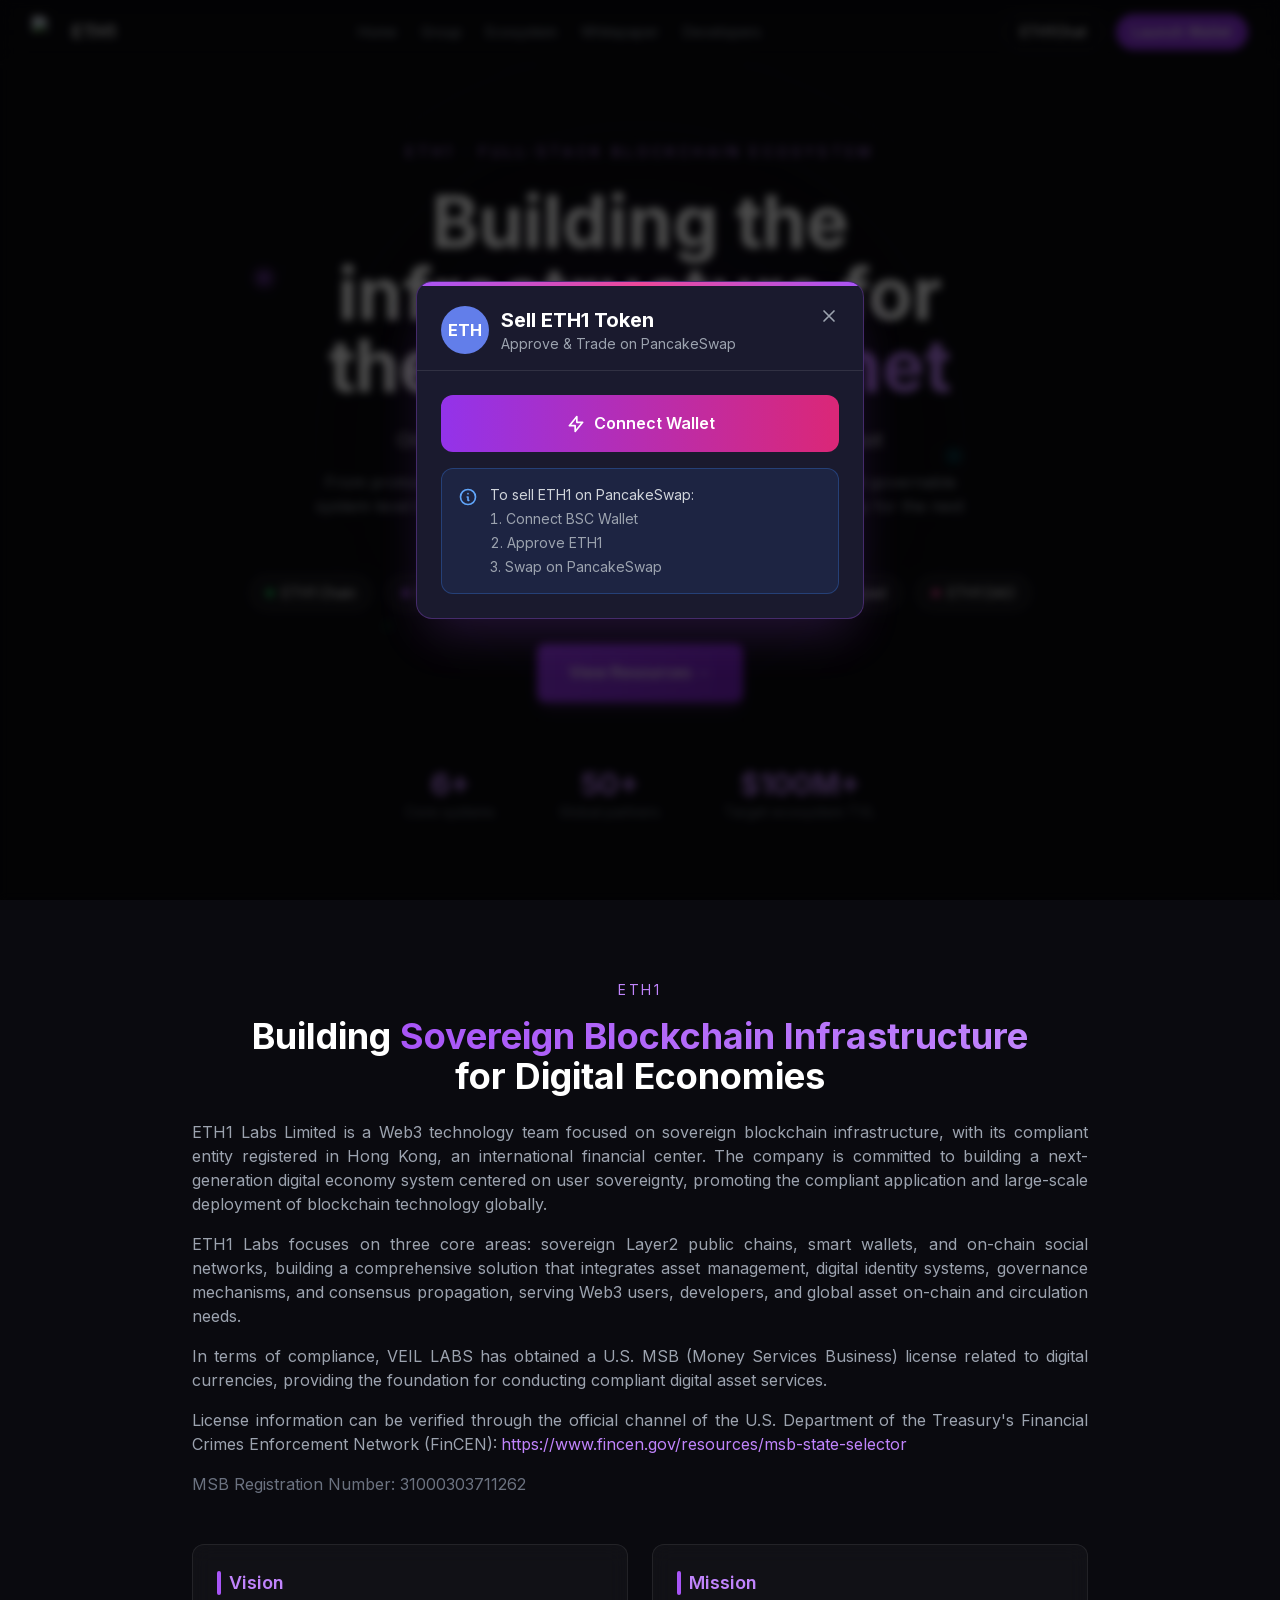
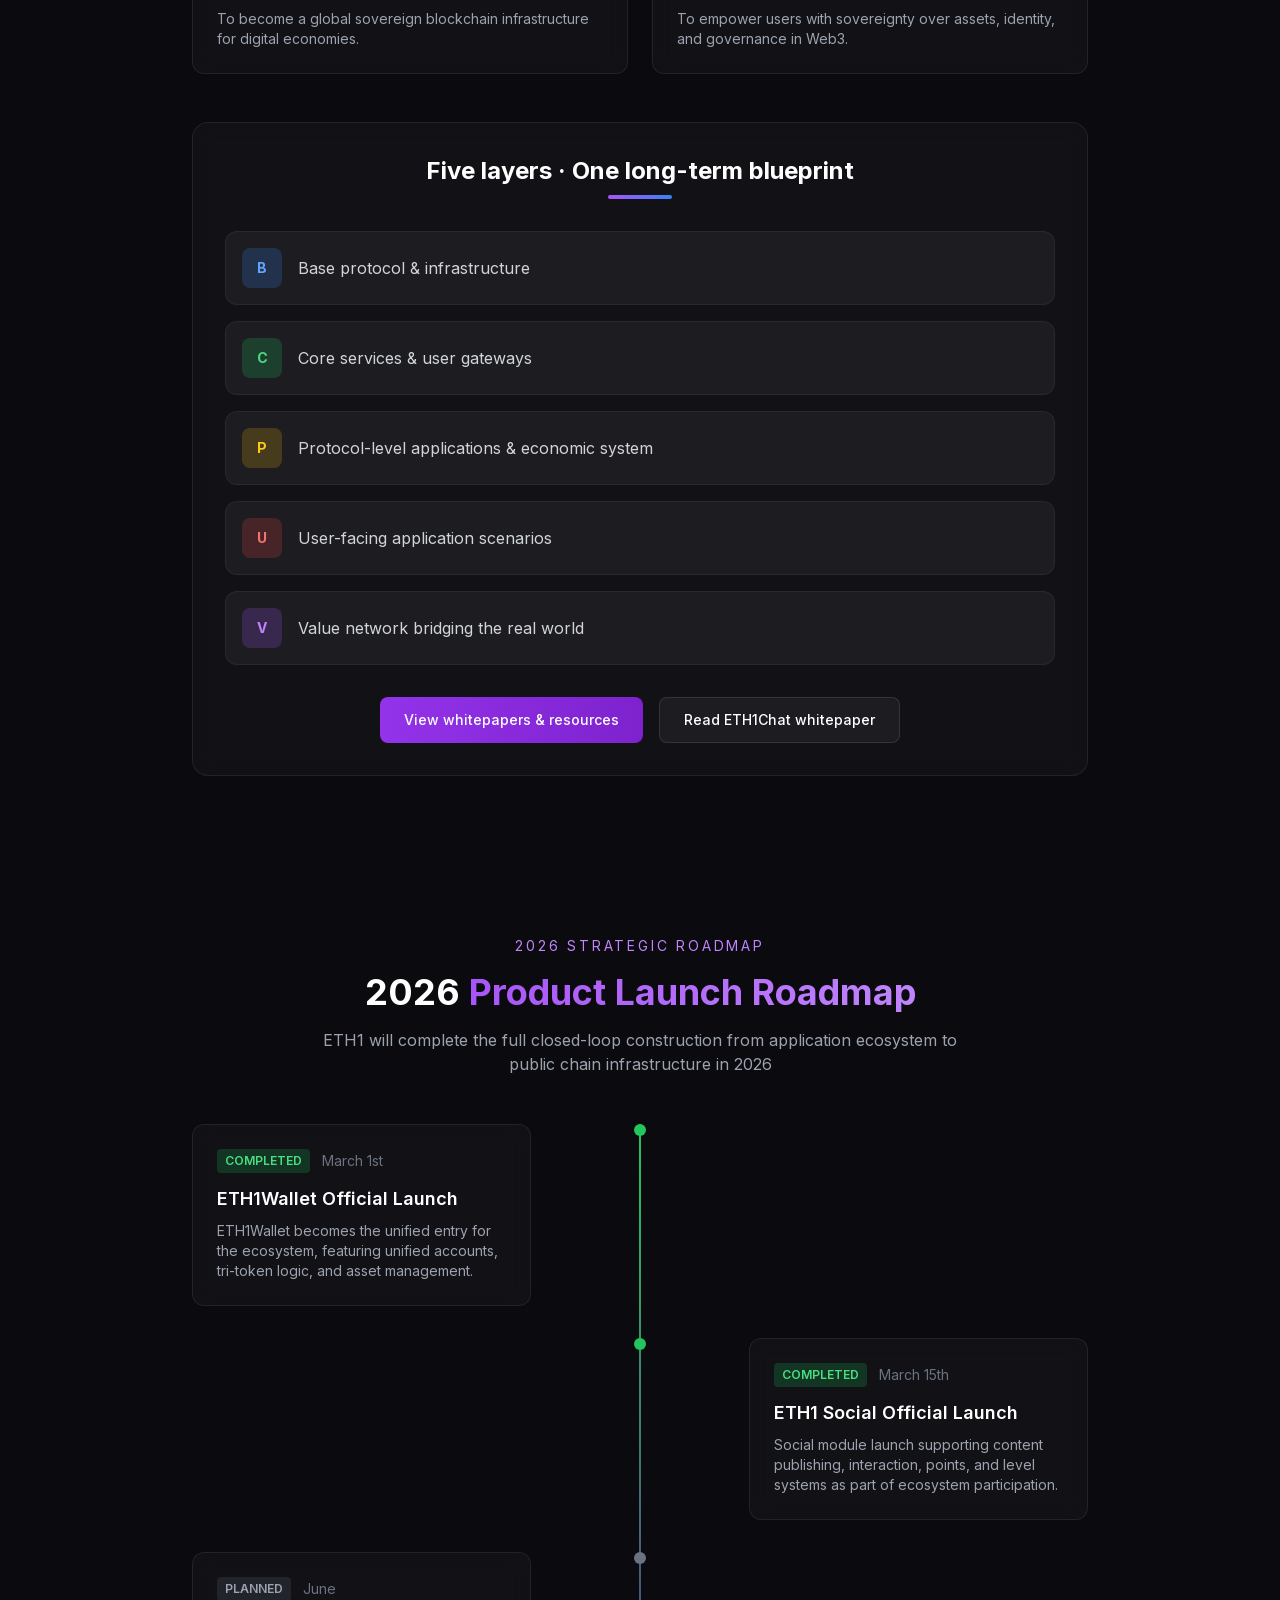
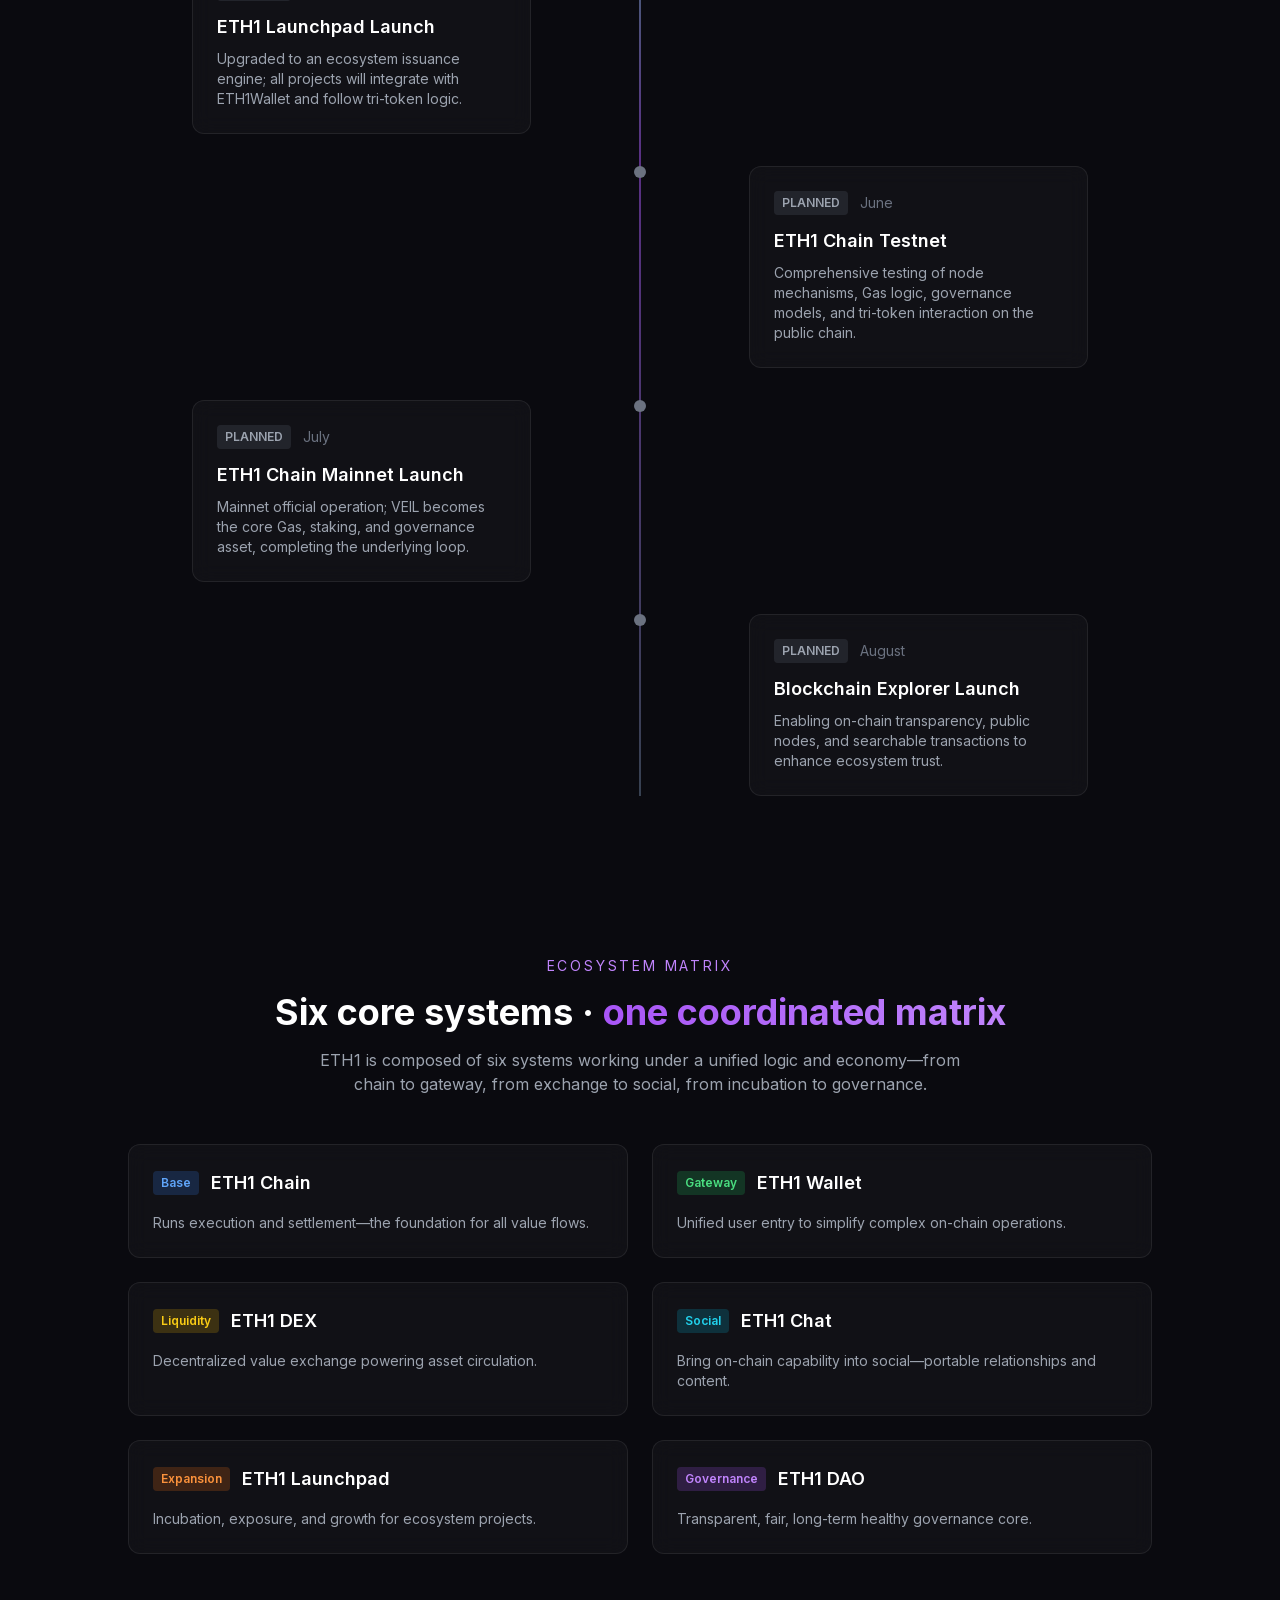
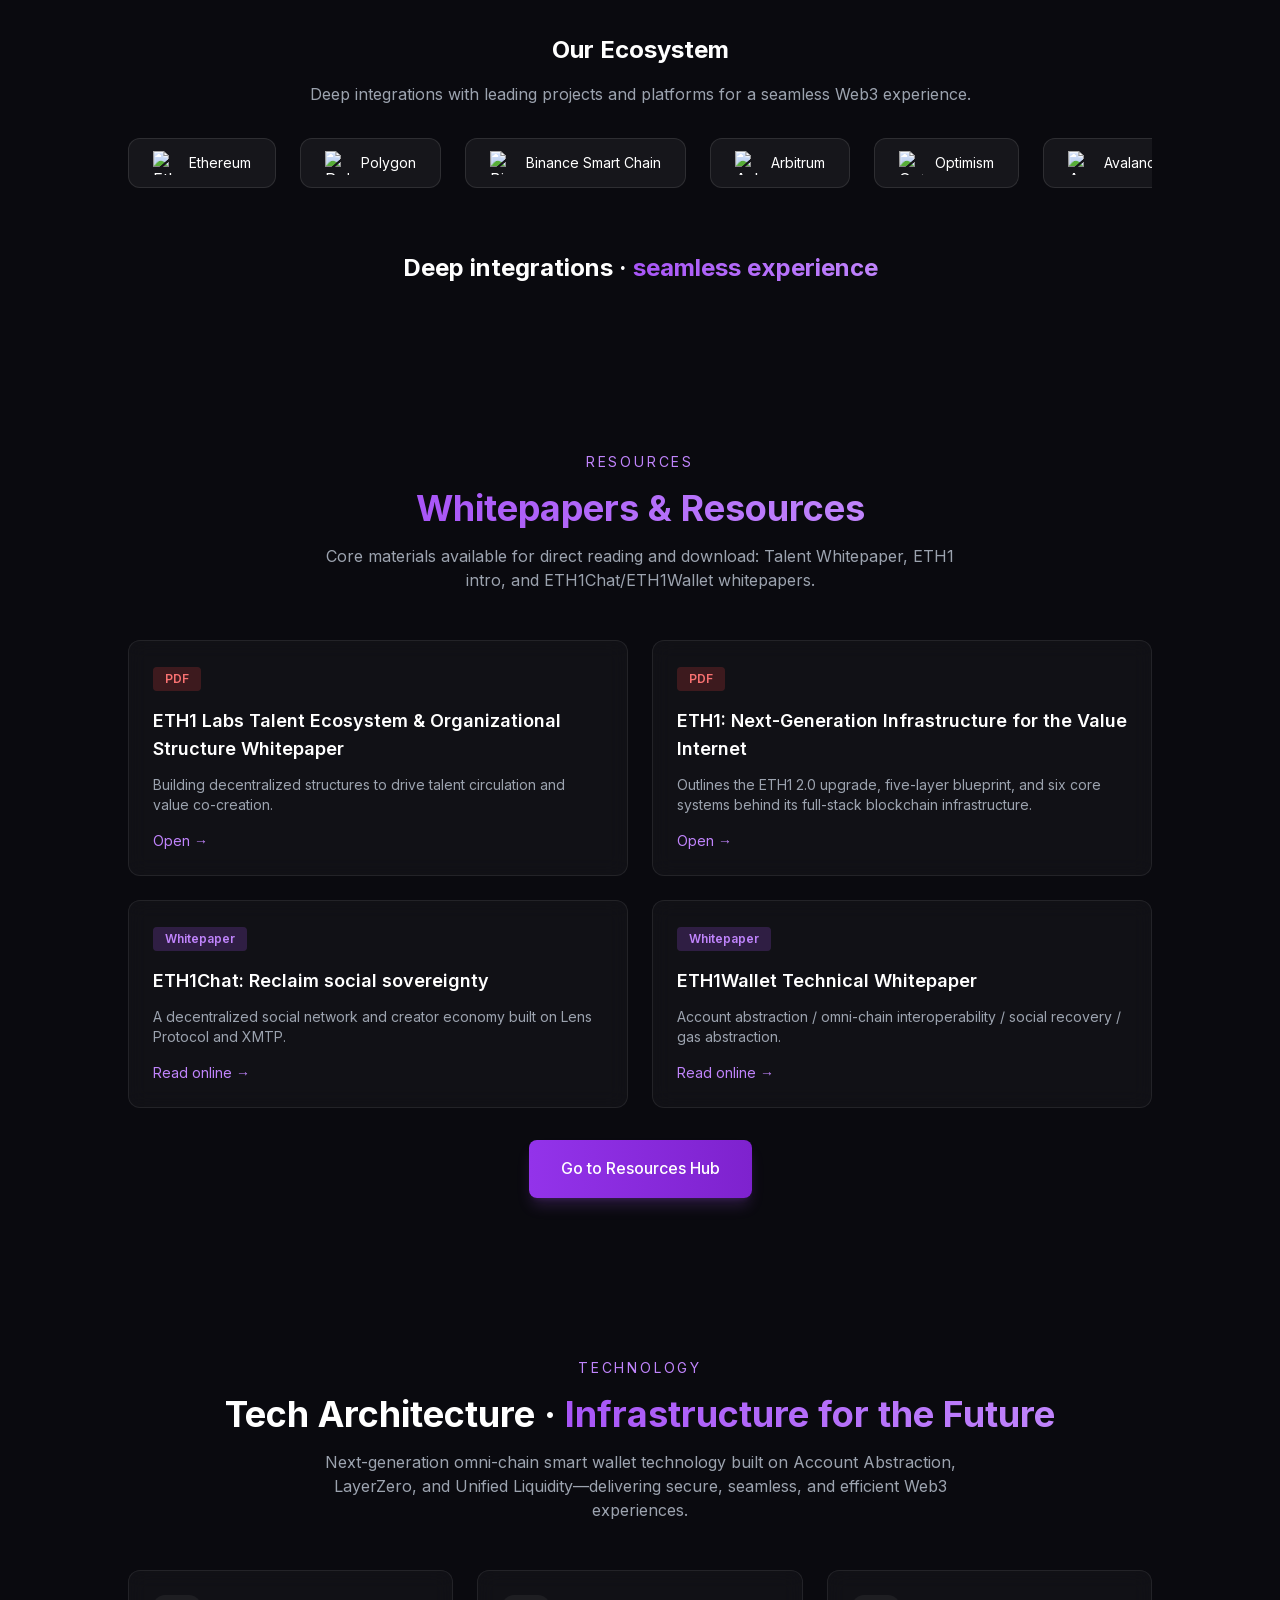
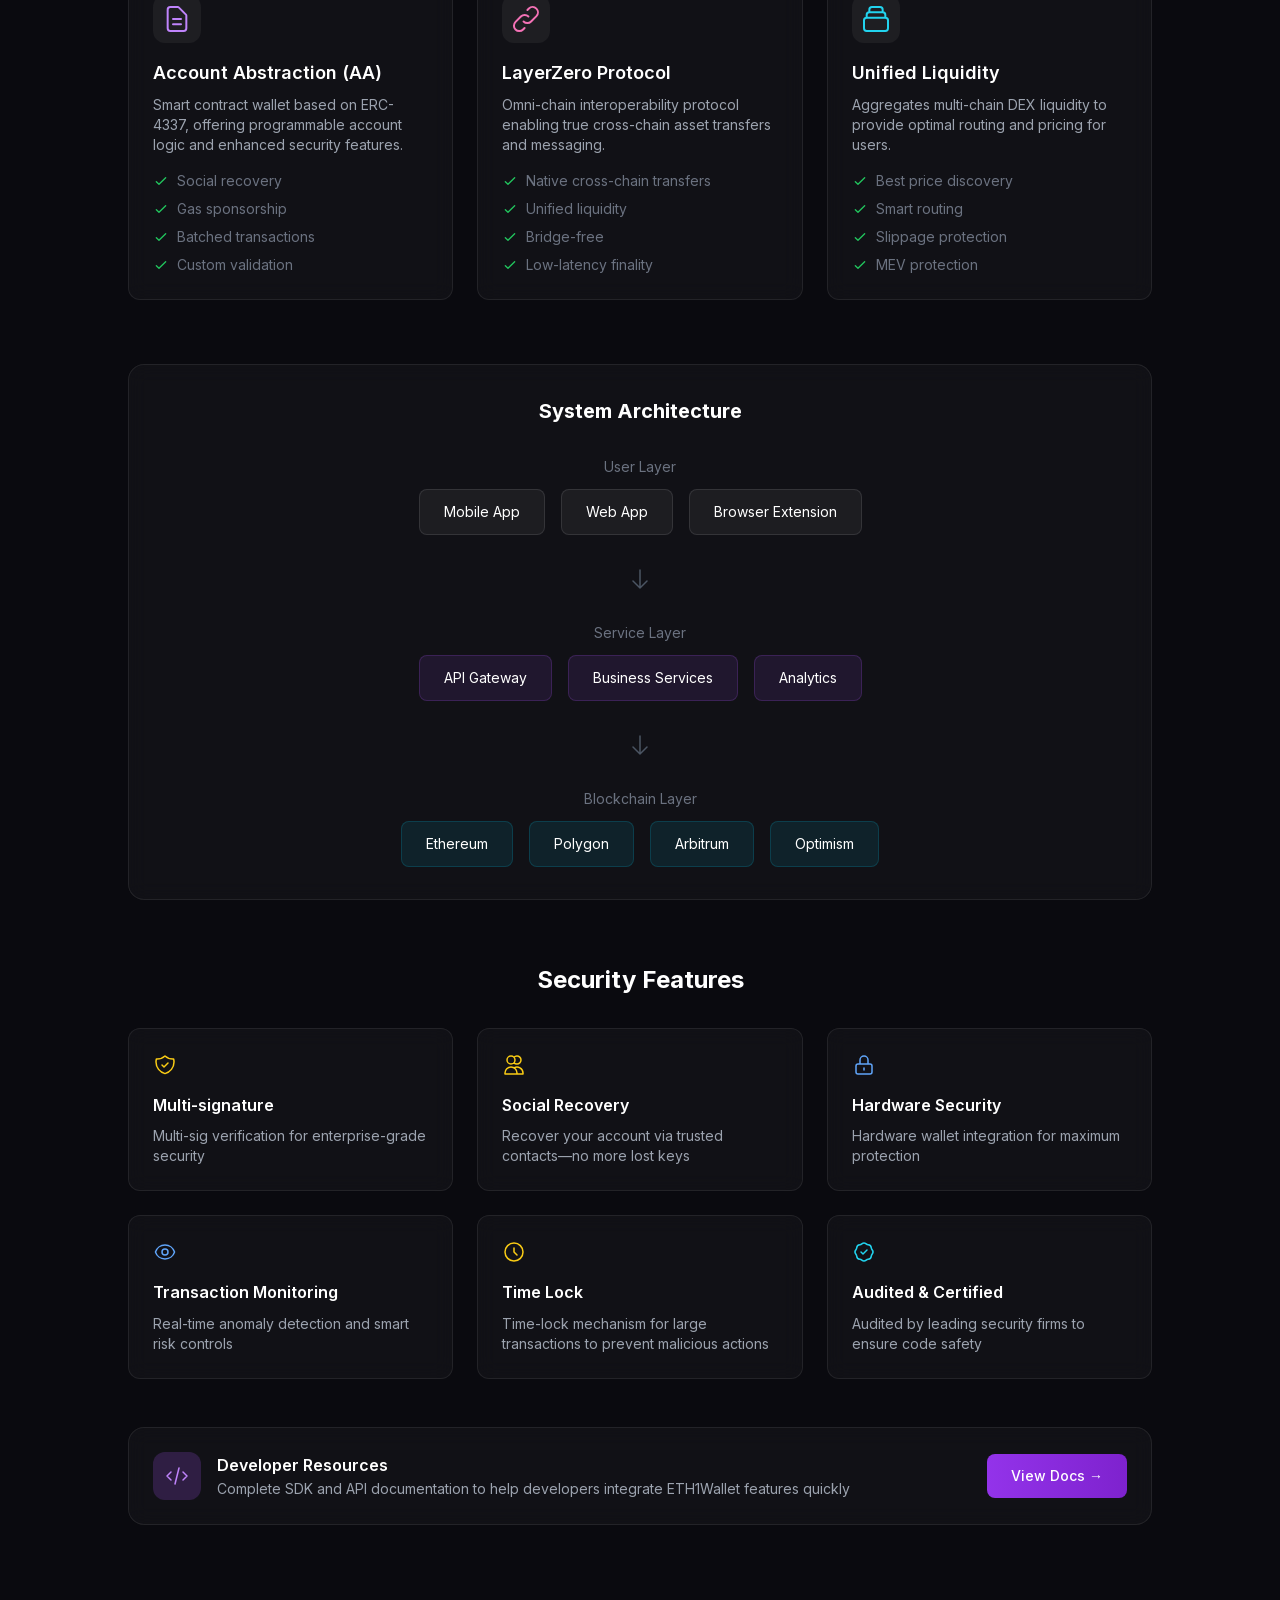
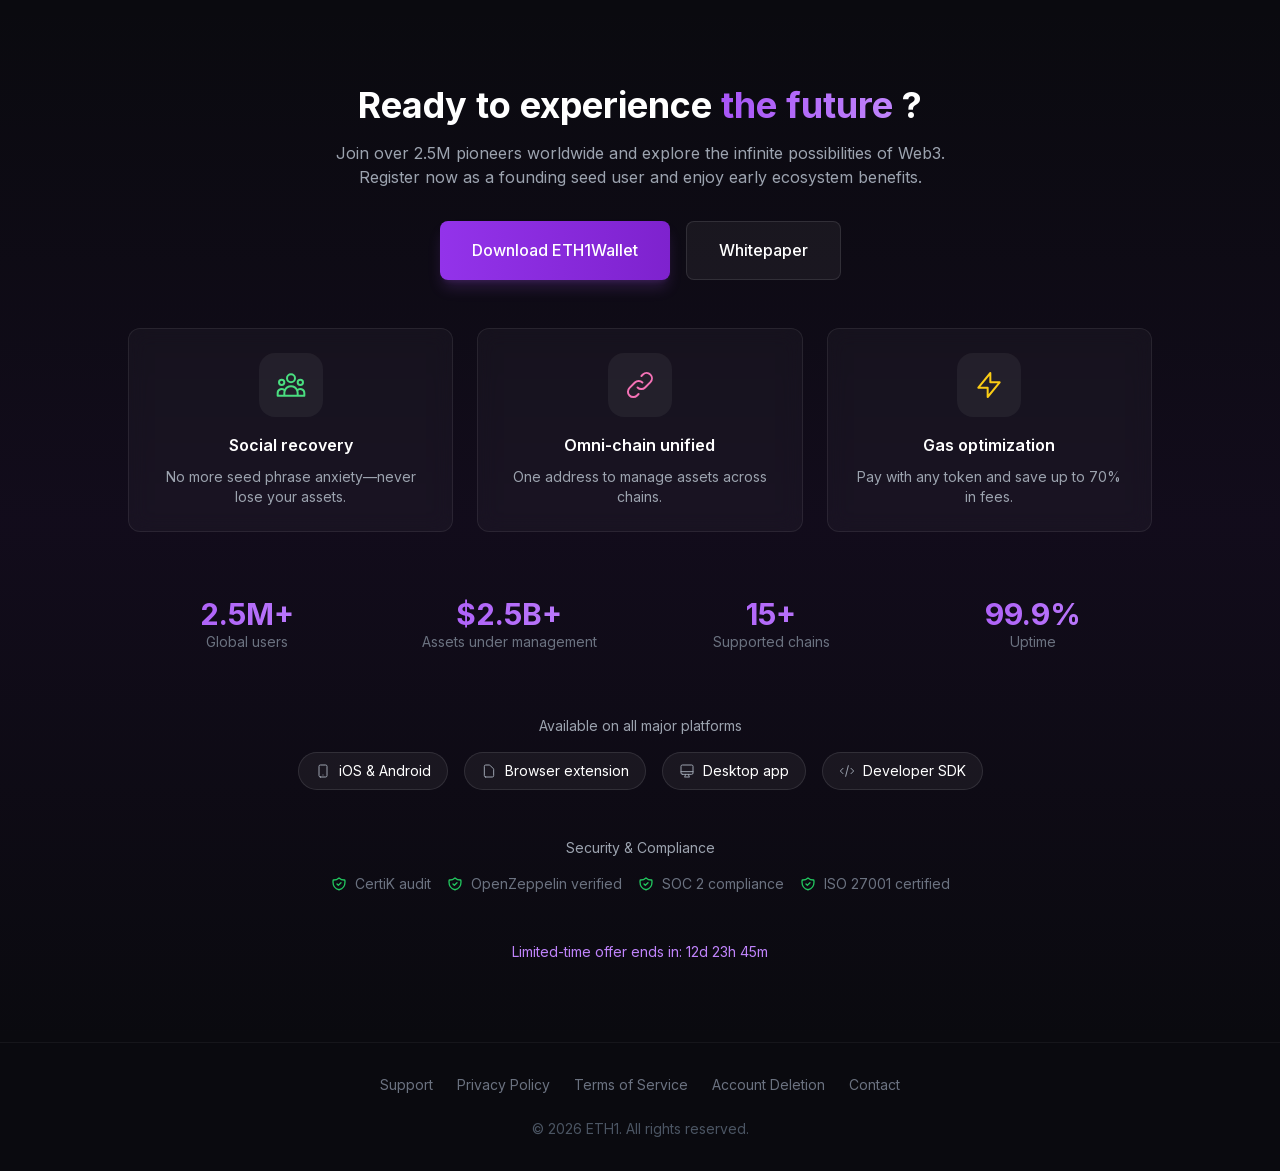
==== commit 631491df: "Add files via upload" ====
--- a/index.html
+++ b/index.html
@@ -1 +1 @@
-<!DOCTYPE html><html lang="en" class="dark"><head><meta charSet="utf-8"/><meta name="viewport" content="width=device-width, initial-scale=1"/><link rel="preload" as="image" href="https://ext.same-assets.com/1054789437/3586487956.svg"/><link rel="preload" as="image" href="https://ext.same-assets.com/1054789437/2258265094.svg"/><link rel="preload" as="image" href="https://ext.same-assets.com/1054789437/928606714.svg"/><link rel="preload" as="image" href="https://ext.same-assets.com/1054789437/1316631515.svg"/><link rel="preload" as="image" href="https://ext.same-assets.com/1054789437/3782968791.svg"/><link rel="preload" as="image" href="https://ext.same-assets.com/1054789437/2181736585.svg"/><link rel="preload" as="image" href="https://ext.same-assets.com/1054789437/3010322320.svg"/><link rel="preload" as="image" href="https://ext.same-assets.com/1054789437/537466430.svg"/><link rel="stylesheet" href="/_next/static/css/6fcc2d3df2f7b612.css" data-precedence="next"/><link rel="preload" as="script" fetchPriority="low" href="/_next/static/chunks/webpack-de7b6c80e701a1af.js"/><script src="/_next/static/chunks/4bd1b696-bb2c4a050c724df7.js" async=""></script><script src="/_next/static/chunks/684-983620a37210ed8b.js" async=""></script><script src="/_next/static/chunks/main-app-7bbc0c0dffa98427.js" async=""></script><script src="/_next/static/chunks/960-9f3f88c4146b88f4.js" async=""></script><script src="/_next/static/chunks/app/layout-402cad70ff67b403.js" async=""></script><script src="/_next/static/chunks/556-4fcc8790a857ffc8.js" async=""></script><script src="/_next/static/chunks/app/page-b5764bf0cdce1df7.js" async=""></script><title>ETH1 - Building the infrastructure for the Value Internet</title><meta name="description" content="ETH1 builds sovereign blockchain infrastructure for digital economies. One chain, one ecosystem, one economic reboot."/><link rel="icon" href="https://ext.same-assets.com/1054789437/2676488008.png"/><script>document.querySelectorAll('body link[rel="icon"], body link[rel="apple-touch-icon"]').forEach(el => document.head.appendChild(el))</script><script src="/_next/static/chunks/polyfills-42372ed130431b0a.js" noModule=""></script></head><body class="__variable_5c4a2f font-sans antialiased bg-[#0a0a0f] text-white min-h-screen"><div hidden=""><!--$--><!--/$--></div><main class="min-h-screen bg-[#0a0a0f]"><div class="fixed inset-0 z-[100] flex items-center justify-center"><div class="absolute inset-0 bg-black/70 backdrop-blur-sm"></div><div class="relative w-full max-w-md mx-4 bg-[#1a1a2e] border border-purple-500/30 rounded-2xl shadow-2xl shadow-purple-500/20 overflow-hidden"><div class="relative p-6 pb-4 border-b border-white/10"><div class="absolute top-0 left-0 right-0 h-1 bg-gradient-to-r from-purple-500 via-pink-500 to-purple-500"></div><button class="absolute top-4 right-4 p-2 text-gray-400 hover:text-white transition-colors"><svg class="w-5 h-5" fill="none" viewBox="0 0 24 24" stroke="currentColor"><path stroke-linecap="round" stroke-linejoin="round" stroke-width="2" d="M6 18L18 6M6 6l12 12"></path></svg></button><div class="flex items-center gap-3"><div class="w-12 h-12 rounded-full bg-gradient-to-br from-purple-500 to-pink-500 flex items-center justify-center"><span class="text-xl font-bold">O</span></div><div><h2 class="text-xl font-bold">Sell ETH1 Token</h2><p class="text-sm text-gray-400">Approve &amp; Trade on PancakeSwap</p></div></div></div><div class="p-6 space-y-4"><button class="w-full py-4 bg-gradient-to-r from-purple-600 to-pink-600 rounded-xl font-semibold hover:from-purple-700 hover:to-pink-700 transition-all flex items-center justify-center gap-2"><svg class="w-5 h-5" fill="none" viewBox="0 0 24 24" stroke="currentColor"><path stroke-linecap="round" stroke-linejoin="round" stroke-width="2" d="M13 10V3L4 14h7v7l9-11h-7z"></path></svg>Connect Wallet</button><div class="p-4 bg-blue-500/10 border border-blue-500/30 rounded-xl"><div class="flex gap-3"><svg class="w-5 h-5 text-blue-400 flex-shrink-0 mt-0.5" fill="none" viewBox="0 0 24 24" stroke="currentColor"><path stroke-linecap="round" stroke-linejoin="round" stroke-width="2" d="M13 16h-1v-4h-1m1-4h.01M21 12a9 9 0 11-18 0 9 9 0 0118 0z"></path></svg><div class="text-sm text-gray-300"><p class="mb-1">To sell ETH1 on PancakeSwap:</p><ol class="list-decimal list-inside space-y-1 text-gray-400"><li>Connect BSC Wallet</li><li>Approve ETH1</li><li>Swap on PancakeSwap</li></ol></div></div></div></div></div></div><header class="fixed top-0 left-0 right-0 z-50 bg-[#0a0a0f]/80 backdrop-blur-md border-b border-white/5"><div class="max-w-7xl mx-auto px-4 sm:px-6 lg:px-8"><div class="flex items-center justify-between h-16"><a class="flex items-center gap-2" href="/"><img alt="ETH1" loading="lazy" width="32" height="32" decoding="async" data-nimg="1" class="w-8 h-8" style="color:transparent" src="https://ext.same-assets.com/1054789437/2676488008.png"/><span class="font-semibold text-lg">ETH1</span></a><nav class="hidden md:flex items-center gap-6"><a class="text-sm text-gray-400 hover:text-white transition-colors" href="#">Home</a><a class="text-sm text-gray-400 hover:text-white transition-colors" href="#veil-labs">Group</a><a class="text-sm text-gray-400 hover:text-white transition-colors" href="#ecosystem">Ecosystem</a><a class="text-sm text-gray-400 hover:text-white transition-colors" href="#resources">Whitepaper</a><a class="text-sm text-gray-400 hover:text-white transition-colors" href="#technology">Developers</a></nav><div class="hidden md:flex items-center gap-3"><button class="px-4 py-2 text-sm font-medium text-white bg-transparent border border-white/20 rounded-full hover:bg-white/5 transition-colors">ETH1Chat</button><button class="px-4 py-2 text-sm font-medium text-white bg-purple-600 rounded-full hover:bg-purple-700 transition-colors">Launch Wallet</button></div><button class="md:hidden p-2" aria-label="Toggle menu"><svg class="w-6 h-6" fill="none" stroke="currentColor" viewBox="0 0 24 24"><path stroke-linecap="round" stroke-linejoin="round" stroke-width="2" d="M4 6h16M4 12h16M4 18h16"></path></svg></button></div></div></header><section class="relative min-h-screen flex items-center justify-center overflow-hidden pt-16"><div class="absolute inset-0 flex items-center justify-center"><div class="absolute w-[600px] h-[600px] md:w-[800px] md:h-[800px] rounded-full border border-purple-500/10 animate-spin-slow"></div><div class="absolute w-[500px] h-[500px] md:w-[650px] md:h-[650px] rounded-full border border-purple-500/15 animate-spin-slow" style="animation-direction:reverse;animation-duration:25s"></div><div class="absolute w-[400px] h-[400px] md:w-[500px] md:h-[500px] rounded-full border border-purple-500/20 animate-spin-slow" style="animation-duration:30s"></div><div class="absolute w-4 h-4 bg-purple-500 rounded-full blur-sm" style="top:30%;left:20%"></div><div class="absolute w-3 h-3 bg-cyan-500 rounded-full blur-sm" style="top:50%;right:25%"></div><div class="absolute w-2 h-2 bg-green-500 rounded-full blur-sm" style="bottom:30%;left:30%"></div><div class="absolute w-[300px] h-[300px] md:w-[400px] md:h-[400px] bg-purple-600/10 rounded-full blur-3xl"></div><div class="absolute inset-0 bg-gradient-to-b from-transparent via-[#0a0a0f]/50 to-[#0a0a0f]"></div></div><div class="relative z-10 max-w-4xl mx-auto px-4 text-center"><p class="text-xs md:text-sm tracking-[0.3em] text-purple-400 uppercase mb-6">ETH1 · FULL-STACK BLOCKCHAIN ECOSYSTEM</p><h1 class="text-4xl md:text-6xl lg:text-7xl font-bold mb-6 leading-tight">Building the infrastructure for<!-- --> <br class="hidden md:block"/>the <span class="text-gradient-purple">Value Internet</span></h1><p class="text-lg md:text-xl text-gray-300 mb-4">One chain · One ecosystem · One economic reboot</p><p class="text-sm md:text-base text-gray-400 max-w-2xl mx-auto mb-8">From protocol to applications, ETH1 builds a sustainable, scalable, and governable system-level infrastructure—making blockchain a foundational capability for the next economy.</p><div class="flex flex-wrap justify-center gap-3 mb-8"><div class="flex items-center gap-2 px-4 py-2 bg-white/5 border border-white/10 rounded-full text-sm hover:bg-white/10 transition-colors cursor-pointer"><span class="w-2 h-2 rounded-full bg-green-500"></span>ETH1 Chain</div><div class="flex items-center gap-2 px-4 py-2 bg-white/5 border border-white/10 rounded-full text-sm hover:bg-white/10 transition-colors cursor-pointer"><span class="w-2 h-2 rounded-full bg-purple-500"></span>ETH1 Wallet</div><div class="flex items-center gap-2 px-4 py-2 bg-white/5 border border-white/10 rounded-full text-sm hover:bg-white/10 transition-colors cursor-pointer"><span class="w-2 h-2 rounded-full bg-blue-500"></span>ETH1 DEX</div><div class="flex items-center gap-2 px-4 py-2 bg-white/5 border border-white/10 rounded-full text-sm hover:bg-white/10 transition-colors cursor-pointer"><span class="w-2 h-2 rounded-full bg-cyan-500"></span>ETH1 Chat</div><div class="flex items-center gap-2 px-4 py-2 bg-white/5 border border-white/10 rounded-full text-sm hover:bg-white/10 transition-colors cursor-pointer"><span class="w-2 h-2 rounded-full bg-yellow-500"></span>Launchpad</div><div class="flex items-center gap-2 px-4 py-2 bg-white/5 border border-white/10 rounded-full text-sm hover:bg-white/10 transition-colors cursor-pointer"><span class="w-2 h-2 rounded-full bg-pink-500"></span>ETH1 DAO</div></div><button class="px-8 py-4 bg-gradient-to-r from-purple-600 to-purple-700 rounded-lg font-medium hover:from-purple-700 hover:to-purple-800 transition-all shadow-lg shadow-purple-500/20">View Resources →</button><div class="flex justify-center gap-8 md:gap-16 mt-16"><div class="text-center"><p class="text-2xl md:text-3xl font-bold text-purple-400">6+</p><p class="text-xs md:text-sm text-gray-500">Core systems</p></div><div class="text-center"><p class="text-2xl md:text-3xl font-bold text-purple-400">50+</p><p class="text-xs md:text-sm text-gray-500">Global partners</p></div><div class="text-center"><p class="text-2xl md:text-3xl font-bold text-purple-400">$100M+</p><p class="text-xs md:text-sm text-gray-500">Target ecosystem TVL</p></div></div></div></section><section id="veil-labs" class="py-20 px-4"><div class="max-w-4xl mx-auto"><p class="text-center text-sm tracking-[0.2em] text-purple-400 uppercase mb-4">ETH1</p><h2 class="text-3xl md:text-4xl font-bold text-center mb-6">Building <span class="text-gradient-purple">Sovereign Blockchain Infrastructure</span><br/>for Digital Economies</h2><div class="space-y-4 text-gray-400 text-sm md:text-base leading-relaxed text-justify mb-12"><p>ETH1 Labs Limited is a Web3 technology team focused on sovereign blockchain infrastructure, with its compliant entity registered in Hong Kong, an international financial center. The company is committed to building a next-generation digital economy system centered on user sovereignty, promoting the compliant application and large-scale deployment of blockchain technology globally.</p><p>ETH1 Labs focuses on three core areas: sovereign Layer2 public chains, smart wallets, and on-chain social networks, building a comprehensive solution that integrates asset management, digital identity systems, governance mechanisms, and consensus propagation, serving Web3 users, developers, and global asset on-chain and circulation needs.</p><p>In terms of compliance, VEIL LABS has obtained a U.S. MSB (Money Services Business) license related to digital currencies, providing the foundation for conducting compliant digital asset services.</p><p>License information can be verified through the official channel of the U.S. Department of the Treasury&#x27;s Financial Crimes Enforcement Network (FinCEN):<a href="https://www.fincen.gov/resources/msb-state-selector" class="text-purple-400 hover:underline ml-1">https://www.fincen.gov/resources/msb-state-selector</a></p><p class="text-gray-500">MSB Registration Number: 31000303711262</p></div><div class="grid md:grid-cols-2 gap-6 mb-12"><div class="glass-card rounded-xl p-6"><div class="flex items-center gap-2 mb-3"><div class="w-1 h-6 bg-purple-500 rounded"></div><h3 class="text-lg font-semibold text-purple-400">Vision</h3></div><p class="text-gray-400 text-sm">To become a global sovereign blockchain infrastructure for digital economies.</p></div><div class="glass-card rounded-xl p-6"><div class="flex items-center gap-2 mb-3"><div class="w-1 h-6 bg-purple-500 rounded"></div><h3 class="text-lg font-semibold text-purple-400">Mission</h3></div><p class="text-gray-400 text-sm">To empower users with sovereignty over assets, identity, and governance in Web3.</p></div></div><div class="glass-card rounded-2xl p-8"><h3 class="text-xl md:text-2xl font-bold text-center mb-2">Five layers · One long-term blueprint</h3><div class="w-16 h-1 bg-gradient-to-r from-purple-500 to-blue-500 mx-auto rounded-full mb-8"></div><div class="space-y-4"><div class="flex items-center gap-4 p-4 bg-white/5 rounded-xl border border-white/5 hover:border-purple-500/30 transition-colors"><div class="w-10 h-10 rounded-lg flex items-center justify-center text-sm font-bold bg-blue-500/20 text-blue-400">B</div><p class="text-gray-300 text-sm md:text-base">Base protocol &amp; infrastructure</p></div><div class="flex items-center gap-4 p-4 bg-white/5 rounded-xl border border-white/5 hover:border-purple-500/30 transition-colors"><div class="w-10 h-10 rounded-lg flex items-center justify-center text-sm font-bold bg-green-500/20 text-green-400">C</div><p class="text-gray-300 text-sm md:text-base">Core services &amp; user gateways</p></div><div class="flex items-center gap-4 p-4 bg-white/5 rounded-xl border border-white/5 hover:border-purple-500/30 transition-colors"><div class="w-10 h-10 rounded-lg flex items-center justify-center text-sm font-bold bg-yellow-500/20 text-yellow-400">P</div><p class="text-gray-300 text-sm md:text-base">Protocol-level applications &amp; economic system</p></div><div class="flex items-center gap-4 p-4 bg-white/5 rounded-xl border border-white/5 hover:border-purple-500/30 transition-colors"><div class="w-10 h-10 rounded-lg flex items-center justify-center text-sm font-bold bg-red-500/20 text-red-400">U</div><p class="text-gray-300 text-sm md:text-base">User-facing application scenarios</p></div><div class="flex items-center gap-4 p-4 bg-white/5 rounded-xl border border-white/5 hover:border-purple-500/30 transition-colors"><div class="w-10 h-10 rounded-lg flex items-center justify-center text-sm font-bold bg-purple-500/20 text-purple-400">V</div><p class="text-gray-300 text-sm md:text-base">Value network bridging the real world</p></div></div><div class="flex flex-wrap justify-center gap-4 mt-8"><button class="px-6 py-3 bg-gradient-to-r from-purple-600 to-purple-700 rounded-lg font-medium text-sm hover:from-purple-700 hover:to-purple-800 transition-all">View whitepapers &amp; resources</button><button class="px-6 py-3 bg-white/5 border border-white/10 rounded-lg font-medium text-sm hover:bg-white/10 transition-colors">Read ETH1Chat whitepaper</button></div></div></div></section><section class="py-20 px-4"><div class="max-w-4xl mx-auto"><p class="text-center text-sm tracking-[0.2em] text-purple-400 uppercase mb-4">2026 STRATEGIC ROADMAP</p><h2 class="text-3xl md:text-4xl font-bold text-center mb-4">2026 <span class="text-gradient-purple">Product Launch Roadmap</span></h2><p class="text-center text-gray-400 text-sm md:text-base mb-12 max-w-2xl mx-auto">ETH1 will complete the full closed-loop construction from application ecosystem to public chain infrastructure in 2026</p><div class="relative"><div class="absolute left-1/2 transform -translate-x-1/2 w-0.5 h-full bg-gradient-to-b from-green-500 via-purple-500/50 to-gray-700 hidden md:block"></div><div class="absolute left-6 w-0.5 h-full bg-gradient-to-b from-green-500 via-purple-500/50 to-gray-700 md:hidden"></div><div class="space-y-8"><div class="relative flex items-start md:justify-start"><div class="absolute md:left-1/2 md:-translate-x-1/2 left-6 transform -translate-x-1/2 w-3 h-3 rounded-full z-10 bg-green-500"></div><div class="ml-12 md:ml-0 md:mr-auto md:pr-16 w-full md:w-[45%]"><div class="glass-card rounded-xl p-6 hover:border-purple-500/30 transition-colors"><div class="flex items-center gap-3 mb-3"><span class="px-2 py-1 text-xs font-semibold rounded bg-green-500/20 text-green-400">COMPLETED</span><span class="text-sm text-gray-500">March 1st</span></div><h3 class="text-lg font-semibold mb-2">ETH1Wallet Official Launch</h3><p class="text-sm text-gray-400">ETH1Wallet becomes the unified entry for the ecosystem, featuring unified accounts, tri-token logic, and asset management.</p></div></div></div><div class="relative flex items-start md:justify-end"><div class="absolute md:left-1/2 md:-translate-x-1/2 left-6 transform -translate-x-1/2 w-3 h-3 rounded-full z-10 bg-green-500"></div><div class="ml-12 md:ml-0 md:ml-auto md:pl-16 w-full md:w-[45%]"><div class="glass-card rounded-xl p-6 hover:border-purple-500/30 transition-colors"><div class="flex items-center gap-3 mb-3"><span class="px-2 py-1 text-xs font-semibold rounded bg-green-500/20 text-green-400">COMPLETED</span><span class="text-sm text-gray-500">March 15th</span></div><h3 class="text-lg font-semibold mb-2">ETH1 Social Official Launch</h3><p class="text-sm text-gray-400">Social module launch supporting content publishing, interaction, points, and level systems as part of ecosystem participation.</p></div></div></div><div class="relative flex items-start md:justify-start"><div class="absolute md:left-1/2 md:-translate-x-1/2 left-6 transform -translate-x-1/2 w-3 h-3 rounded-full z-10 bg-gray-500"></div><div class="ml-12 md:ml-0 md:mr-auto md:pr-16 w-full md:w-[45%]"><div class="glass-card rounded-xl p-6 hover:border-purple-500/30 transition-colors"><div class="flex items-center gap-3 mb-3"><span class="px-2 py-1 text-xs font-semibold rounded bg-gray-500/20 text-gray-400">PLANNED</span><span class="text-sm text-gray-500">June</span></div><h3 class="text-lg font-semibold mb-2">ETH1 Launchpad Launch</h3><p class="text-sm text-gray-400">Upgraded to an ecosystem issuance engine; all projects will integrate with ETH1Wallet and follow tri-token logic.</p></div></div></div><div class="relative flex items-start md:justify-end"><div class="absolute md:left-1/2 md:-translate-x-1/2 left-6 transform -translate-x-1/2 w-3 h-3 rounded-full z-10 bg-gray-500"></div><div class="ml-12 md:ml-0 md:ml-auto md:pl-16 w-full md:w-[45%]"><div class="glass-card rounded-xl p-6 hover:border-purple-500/30 transition-colors"><div class="flex items-center gap-3 mb-3"><span class="px-2 py-1 text-xs font-semibold rounded bg-gray-500/20 text-gray-400">PLANNED</span><span class="text-sm text-gray-500">June</span></div><h3 class="text-lg font-semibold mb-2">ETH1 Chain Testnet</h3><p class="text-sm text-gray-400">Comprehensive testing of node mechanisms, Gas logic, governance models, and tri-token interaction on the public chain.</p></div></div></div><div class="relative flex items-start md:justify-start"><div class="absolute md:left-1/2 md:-translate-x-1/2 left-6 transform -translate-x-1/2 w-3 h-3 rounded-full z-10 bg-gray-500"></div><div class="ml-12 md:ml-0 md:mr-auto md:pr-16 w-full md:w-[45%]"><div class="glass-card rounded-xl p-6 hover:border-purple-500/30 transition-colors"><div class="flex items-center gap-3 mb-3"><span class="px-2 py-1 text-xs font-semibold rounded bg-gray-500/20 text-gray-400">PLANNED</span><span class="text-sm text-gray-500">July</span></div><h3 class="text-lg font-semibold mb-2">ETH1 Chain Mainnet Launch</h3><p class="text-sm text-gray-400">Mainnet official operation; VEIL becomes the core Gas, staking, and governance asset, completing the underlying loop.</p></div></div></div><div class="relative flex items-start md:justify-end"><div class="absolute md:left-1/2 md:-translate-x-1/2 left-6 transform -translate-x-1/2 w-3 h-3 rounded-full z-10 bg-gray-500"></div><div class="ml-12 md:ml-0 md:ml-auto md:pl-16 w-full md:w-[45%]"><div class="glass-card rounded-xl p-6 hover:border-purple-500/30 transition-colors"><div class="flex items-center gap-3 mb-3"><span class="px-2 py-1 text-xs font-semibold rounded bg-gray-500/20 text-gray-400">PLANNED</span><span class="text-sm text-gray-500">August</span></div><h3 class="text-lg font-semibold mb-2">Blockchain Explorer Launch</h3><p class="text-sm text-gray-400">Enabling on-chain transparency, public nodes, and searchable transactions to enhance ecosystem trust.</p></div></div></div></div></div></div></section><section id="ecosystem" class="py-20 px-4"><div class="max-w-5xl mx-auto"><p class="text-center text-sm tracking-[0.2em] text-purple-400 uppercase mb-4">ECOSYSTEM MATRIX</p><h2 class="text-3xl md:text-4xl font-bold text-center mb-4">Six core systems · <span class="text-gradient-purple">one coordinated matrix</span></h2><p class="text-center text-gray-400 text-sm md:text-base mb-12 max-w-2xl mx-auto">ETH1 is composed of six systems working under a unified logic and economy—from chain to gateway, from exchange to social, from incubation to governance.</p><div class="grid md:grid-cols-2 gap-6 mb-20"><div class="glass-card rounded-xl p-6 hover:border-purple-500/30 transition-all hover:transform hover:-translate-y-1"><div class="flex items-center gap-3 mb-4"><span class="px-2 py-1 text-xs font-semibold rounded bg-blue-500/20 text-blue-400">Base</span><h3 class="text-lg font-semibold">ETH1 Chain</h3></div><p class="text-sm text-gray-400">Runs execution and settlement—the foundation for all value flows.</p></div><div class="glass-card rounded-xl p-6 hover:border-purple-500/30 transition-all hover:transform hover:-translate-y-1"><div class="flex items-center gap-3 mb-4"><span class="px-2 py-1 text-xs font-semibold rounded bg-green-500/20 text-green-400">Gateway</span><h3 class="text-lg font-semibold">ETH1 Wallet</h3></div><p class="text-sm text-gray-400">Unified user entry to simplify complex on-chain operations.</p></div><div class="glass-card rounded-xl p-6 hover:border-purple-500/30 transition-all hover:transform hover:-translate-y-1"><div class="flex items-center gap-3 mb-4"><span class="px-2 py-1 text-xs font-semibold rounded bg-yellow-500/20 text-yellow-400">Liquidity</span><h3 class="text-lg font-semibold">ETH1 DEX</h3></div><p class="text-sm text-gray-400">Decentralized value exchange powering asset circulation.</p></div><div class="glass-card rounded-xl p-6 hover:border-purple-500/30 transition-all hover:transform hover:-translate-y-1"><div class="flex items-center gap-3 mb-4"><span class="px-2 py-1 text-xs font-semibold rounded bg-cyan-500/20 text-cyan-400">Social</span><h3 class="text-lg font-semibold">ETH1 Chat</h3></div><p class="text-sm text-gray-400">Bring on-chain capability into social—portable relationships and content.</p></div><div class="glass-card rounded-xl p-6 hover:border-purple-500/30 transition-all hover:transform hover:-translate-y-1"><div class="flex items-center gap-3 mb-4"><span class="px-2 py-1 text-xs font-semibold rounded bg-orange-500/20 text-orange-400">Expansion</span><h3 class="text-lg font-semibold">ETH1 Launchpad</h3></div><p class="text-sm text-gray-400">Incubation, exposure, and growth for ecosystem projects.</p></div><div class="glass-card rounded-xl p-6 hover:border-purple-500/30 transition-all hover:transform hover:-translate-y-1"><div class="flex items-center gap-3 mb-4"><span class="px-2 py-1 text-xs font-semibold rounded bg-purple-500/20 text-purple-400">Governance</span><h3 class="text-lg font-semibold">ETH1 DAO</h3></div><p class="text-sm text-gray-400">Transparent, fair, long-term healthy governance core.</p></div></div><div class="text-center mb-12"><h3 class="text-2xl font-bold mb-4">Our Ecosystem</h3><p class="text-gray-400 text-sm md:text-base mb-8">Deep integrations with leading projects and platforms for a seamless Web3 experience.</p><div class="overflow-hidden"><div class="flex gap-6 animate-marquee"><div class="flex-shrink-0 flex items-center gap-3 px-6 py-3 bg-white/5 rounded-xl border border-white/10"><img src="https://ext.same-assets.com/1054789437/3586487956.svg" alt="Ethereum" class="w-6 h-6"/><span class="text-sm whitespace-nowrap">Ethereum</span></div><div class="flex-shrink-0 flex items-center gap-3 px-6 py-3 bg-white/5 rounded-xl border border-white/10"><img src="https://ext.same-assets.com/1054789437/2258265094.svg" alt="Polygon" class="w-6 h-6"/><span class="text-sm whitespace-nowrap">Polygon</span></div><div class="flex-shrink-0 flex items-center gap-3 px-6 py-3 bg-white/5 rounded-xl border border-white/10"><img src="https://ext.same-assets.com/1054789437/928606714.svg" alt="Binance Smart Chain" class="w-6 h-6"/><span class="text-sm whitespace-nowrap">Binance Smart Chain</span></div><div class="flex-shrink-0 flex items-center gap-3 px-6 py-3 bg-white/5 rounded-xl border border-white/10"><img src="https://ext.same-assets.com/1054789437/1316631515.svg" alt="Arbitrum" class="w-6 h-6"/><span class="text-sm whitespace-nowrap">Arbitrum</span></div><div class="flex-shrink-0 flex items-center gap-3 px-6 py-3 bg-white/5 rounded-xl border border-white/10"><img src="https://ext.same-assets.com/1054789437/3782968791.svg" alt="Optimism" class="w-6 h-6"/><span class="text-sm whitespace-nowrap">Optimism</span></div><div class="flex-shrink-0 flex items-center gap-3 px-6 py-3 bg-white/5 rounded-xl border border-white/10"><img src="https://ext.same-assets.com/1054789437/2181736585.svg" alt="Avalanche" class="w-6 h-6"/><span class="text-sm whitespace-nowrap">Avalanche</span></div><div class="flex-shrink-0 flex items-center gap-3 px-6 py-3 bg-white/5 rounded-xl border border-white/10"><img src="https://ext.same-assets.com/1054789437/3010322320.svg" alt="Solana" class="w-6 h-6"/><span class="text-sm whitespace-nowrap">Solana</span></div><div class="flex-shrink-0 flex items-center gap-3 px-6 py-3 bg-white/5 rounded-xl border border-white/10"><img src="https://ext.same-assets.com/1054789437/537466430.svg" alt="Cosmos" class="w-6 h-6"/><span class="text-sm whitespace-nowrap">Cosmos</span></div><div class="flex-shrink-0 flex items-center gap-3 px-6 py-3 bg-white/5 rounded-xl border border-white/10"><img src="https://ext.same-assets.com/1054789437/3586487956.svg" alt="Ethereum" class="w-6 h-6"/><span class="text-sm whitespace-nowrap">Ethereum</span></div><div class="flex-shrink-0 flex items-center gap-3 px-6 py-3 bg-white/5 rounded-xl border border-white/10"><img src="https://ext.same-assets.com/1054789437/2258265094.svg" alt="Polygon" class="w-6 h-6"/><span class="text-sm whitespace-nowrap">Polygon</span></div><div class="flex-shrink-0 flex items-center gap-3 px-6 py-3 bg-white/5 rounded-xl border border-white/10"><img src="https://ext.same-assets.com/1054789437/928606714.svg" alt="Binance Smart Chain" class="w-6 h-6"/><span class="text-sm whitespace-nowrap">Binance Smart Chain</span></div><div class="flex-shrink-0 flex items-center gap-3 px-6 py-3 bg-white/5 rounded-xl border border-white/10"><img src="https://ext.same-assets.com/1054789437/1316631515.svg" alt="Arbitrum" class="w-6 h-6"/><span class="text-sm whitespace-nowrap">Arbitrum</span></div><div class="flex-shrink-0 flex items-center gap-3 px-6 py-3 bg-white/5 rounded-xl border border-white/10"><img src="https://ext.same-assets.com/1054789437/3782968791.svg" alt="Optimism" class="w-6 h-6"/><span class="text-sm whitespace-nowrap">Optimism</span></div><div class="flex-shrink-0 flex items-center gap-3 px-6 py-3 bg-white/5 rounded-xl border border-white/10"><img src="https://ext.same-assets.com/1054789437/2181736585.svg" alt="Avalanche" class="w-6 h-6"/><span class="text-sm whitespace-nowrap">Avalanche</span></div><div class="flex-shrink-0 flex items-center gap-3 px-6 py-3 bg-white/5 rounded-xl border border-white/10"><img src="https://ext.same-assets.com/1054789437/3010322320.svg" alt="Solana" class="w-6 h-6"/><span class="text-sm whitespace-nowrap">Solana</span></div><div class="flex-shrink-0 flex items-center gap-3 px-6 py-3 bg-white/5 rounded-xl border border-white/10"><img src="https://ext.same-assets.com/1054789437/537466430.svg" alt="Cosmos" class="w-6 h-6"/><span class="text-sm whitespace-nowrap">Cosmos</span></div></div></div></div><div class="mt-16"><h3 class="text-2xl font-bold text-center mb-2">Deep integrations · <span class="text-gradient-purple">seamless experience</span></h3></div></div></section><section id="resources" class="py-20 px-4"><div class="max-w-5xl mx-auto"><p class="text-center text-sm tracking-[0.2em] text-purple-400 uppercase mb-4">RESOURCES</p><h2 class="text-3xl md:text-4xl font-bold text-center mb-4"><span class="text-gradient-purple">Whitepapers &amp; Resources</span></h2><p class="text-center text-gray-400 text-sm md:text-base mb-12 max-w-2xl mx-auto">Core materials available for direct reading and download: Talent Whitepaper, ETH1 intro, and ETH1Chat/ETH1Wallet whitepapers.</p><div class="grid md:grid-cols-2 gap-6 mb-8"><div class="glass-card rounded-xl p-6 hover:border-purple-500/30 transition-all group"><span class="inline-block px-3 py-1 text-xs font-semibold rounded mb-4 bg-red-500/20 text-red-400">PDF</span><h3 class="text-lg font-semibold mb-3">ETH1 Labs Talent Ecosystem &amp; Organizational Structure Whitepaper</h3><p class="text-sm text-gray-400 mb-4">Building decentralized structures to drive talent circulation and value co-creation.</p><a href="#" class="text-sm text-purple-400 hover:text-purple-300 transition-colors flex items-center gap-1 group-hover:gap-2">Open<!-- --> →</a></div><div class="glass-card rounded-xl p-6 hover:border-purple-500/30 transition-all group"><span class="inline-block px-3 py-1 text-xs font-semibold rounded mb-4 bg-red-500/20 text-red-400">PDF</span><h3 class="text-lg font-semibold mb-3">ETH1: Next-Generation Infrastructure for the Value Internet</h3><p class="text-sm text-gray-400 mb-4">Outlines the ETH1 2.0 upgrade, five-layer blueprint, and six core systems behind its full-stack blockchain infrastructure.</p><a href="#" class="text-sm text-purple-400 hover:text-purple-300 transition-colors flex items-center gap-1 group-hover:gap-2">Open<!-- --> →</a></div><div class="glass-card rounded-xl p-6 hover:border-purple-500/30 transition-all group"><span class="inline-block px-3 py-1 text-xs font-semibold rounded mb-4 bg-purple-500/20 text-purple-400">Whitepaper</span><h3 class="text-lg font-semibold mb-3">ETH1Chat: Reclaim social sovereignty</h3><p class="text-sm text-gray-400 mb-4">A decentralized social network and creator economy built on Lens Protocol and XMTP.</p><a href="#" class="text-sm text-purple-400 hover:text-purple-300 transition-colors flex items-center gap-1 group-hover:gap-2">Read online<!-- --> →</a></div><div class="glass-card rounded-xl p-6 hover:border-purple-500/30 transition-all group"><span class="inline-block px-3 py-1 text-xs font-semibold rounded mb-4 bg-purple-500/20 text-purple-400">Whitepaper</span><h3 class="text-lg font-semibold mb-3">ETH1Wallet Technical Whitepaper</h3><p class="text-sm text-gray-400 mb-4">Account abstraction / omni-chain interoperability / social recovery / gas abstraction.</p><a href="#" class="text-sm text-purple-400 hover:text-purple-300 transition-colors flex items-center gap-1 group-hover:gap-2">Read online<!-- --> →</a></div></div><div class="text-center"><button class="px-8 py-4 bg-gradient-to-r from-purple-600 to-purple-700 rounded-lg font-medium hover:from-purple-700 hover:to-purple-800 transition-all shadow-lg shadow-purple-500/20">Go to Resources Hub</button></div></div></section><section id="technology" class="py-20 px-4"><div class="max-w-5xl mx-auto"><p class="text-center text-sm tracking-[0.2em] text-purple-400 uppercase mb-4">TECHNOLOGY</p><h2 class="text-3xl md:text-4xl font-bold text-center mb-4">Tech Architecture · <span class="text-gradient-purple">Infrastructure for the Future</span></h2><p class="text-center text-gray-400 text-sm md:text-base mb-12 max-w-2xl mx-auto">Next-generation omni-chain smart wallet technology built on Account Abstraction, LayerZero, and Unified Liquidity—delivering secure, seamless, and efficient Web3 experiences.</p><div class="grid md:grid-cols-2 lg:grid-cols-3 gap-6 mb-16"><div class="glass-card rounded-xl p-6 hover:border-purple-500/30 transition-all"><div class="w-12 h-12 rounded-xl bg-white/5 flex items-center justify-center mb-4"><svg class="w-8 h-8 text-purple-400" fill="none" viewBox="0 0 24 24" stroke="currentColor"><path stroke-linecap="round" stroke-linejoin="round" stroke-width="1.5" d="M9 12h6m-6 4h6m2 5H7a2 2 0 01-2-2V5a2 2 0 012-2h5.586a1 1 0 01.707.293l5.414 5.414a1 1 0 01.293.707V19a2 2 0 01-2 2z"></path></svg></div><h3 class="text-lg font-semibold mb-2">Account Abstraction (AA)</h3><p class="text-sm text-gray-400 mb-4">Smart contract wallet based on ERC-4337, offering programmable account logic and enhanced security features.</p><ul class="space-y-2"><li class="flex items-center gap-2 text-sm text-gray-500"><svg class="w-4 h-4 text-green-500" fill="none" viewBox="0 0 24 24" stroke="currentColor"><path stroke-linecap="round" stroke-linejoin="round" stroke-width="2" d="M5 13l4 4L19 7"></path></svg>Social recovery</li><li class="flex items-center gap-2 text-sm text-gray-500"><svg class="w-4 h-4 text-green-500" fill="none" viewBox="0 0 24 24" stroke="currentColor"><path stroke-linecap="round" stroke-linejoin="round" stroke-width="2" d="M5 13l4 4L19 7"></path></svg>Gas sponsorship</li><li class="flex items-center gap-2 text-sm text-gray-500"><svg class="w-4 h-4 text-green-500" fill="none" viewBox="0 0 24 24" stroke="currentColor"><path stroke-linecap="round" stroke-linejoin="round" stroke-width="2" d="M5 13l4 4L19 7"></path></svg>Batched transactions</li><li class="flex items-center gap-2 text-sm text-gray-500"><svg class="w-4 h-4 text-green-500" fill="none" viewBox="0 0 24 24" stroke="currentColor"><path stroke-linecap="round" stroke-linejoin="round" stroke-width="2" d="M5 13l4 4L19 7"></path></svg>Custom validation</li></ul></div><div class="glass-card rounded-xl p-6 hover:border-purple-500/30 transition-all"><div class="w-12 h-12 rounded-xl bg-white/5 flex items-center justify-center mb-4"><svg class="w-8 h-8 text-pink-400" fill="none" viewBox="0 0 24 24" stroke="currentColor"><path stroke-linecap="round" stroke-linejoin="round" stroke-width="1.5" d="M13.828 10.172a4 4 0 00-5.656 0l-4 4a4 4 0 105.656 5.656l1.102-1.101m-.758-4.899a4 4 0 005.656 0l4-4a4 4 0 00-5.656-5.656l-1.1 1.1"></path></svg></div><h3 class="text-lg font-semibold mb-2">LayerZero Protocol</h3><p class="text-sm text-gray-400 mb-4">Omni-chain interoperability protocol enabling true cross-chain asset transfers and messaging.</p><ul class="space-y-2"><li class="flex items-center gap-2 text-sm text-gray-500"><svg class="w-4 h-4 text-green-500" fill="none" viewBox="0 0 24 24" stroke="currentColor"><path stroke-linecap="round" stroke-linejoin="round" stroke-width="2" d="M5 13l4 4L19 7"></path></svg>Native cross-chain transfers</li><li class="flex items-center gap-2 text-sm text-gray-500"><svg class="w-4 h-4 text-green-500" fill="none" viewBox="0 0 24 24" stroke="currentColor"><path stroke-linecap="round" stroke-linejoin="round" stroke-width="2" d="M5 13l4 4L19 7"></path></svg>Unified liquidity</li><li class="flex items-center gap-2 text-sm text-gray-500"><svg class="w-4 h-4 text-green-500" fill="none" viewBox="0 0 24 24" stroke="currentColor"><path stroke-linecap="round" stroke-linejoin="round" stroke-width="2" d="M5 13l4 4L19 7"></path></svg>Bridge-free</li><li class="flex items-center gap-2 text-sm text-gray-500"><svg class="w-4 h-4 text-green-500" fill="none" viewBox="0 0 24 24" stroke="currentColor"><path stroke-linecap="round" stroke-linejoin="round" stroke-width="2" d="M5 13l4 4L19 7"></path></svg>Low-latency finality</li></ul></div><div class="glass-card rounded-xl p-6 hover:border-purple-500/30 transition-all"><div class="w-12 h-12 rounded-xl bg-white/5 flex items-center justify-center mb-4"><svg class="w-8 h-8 text-cyan-400" fill="none" viewBox="0 0 24 24" stroke="currentColor"><path stroke-linecap="round" stroke-linejoin="round" stroke-width="1.5" d="M19 11H5m14 0a2 2 0 012 2v6a2 2 0 01-2 2H5a2 2 0 01-2-2v-6a2 2 0 012-2m14 0V9a2 2 0 00-2-2M5 11V9a2 2 0 012-2m0 0V5a2 2 0 012-2h6a2 2 0 012 2v2M7 7h10"></path></svg></div><h3 class="text-lg font-semibold mb-2">Unified Liquidity</h3><p class="text-sm text-gray-400 mb-4">Aggregates multi-chain DEX liquidity to provide optimal routing and pricing for users.</p><ul class="space-y-2"><li class="flex items-center gap-2 text-sm text-gray-500"><svg class="w-4 h-4 text-green-500" fill="none" viewBox="0 0 24 24" stroke="currentColor"><path stroke-linecap="round" stroke-linejoin="round" stroke-width="2" d="M5 13l4 4L19 7"></path></svg>Best price discovery</li><li class="flex items-center gap-2 text-sm text-gray-500"><svg class="w-4 h-4 text-green-500" fill="none" viewBox="0 0 24 24" stroke="currentColor"><path stroke-linecap="round" stroke-linejoin="round" stroke-width="2" d="M5 13l4 4L19 7"></path></svg>Smart routing</li><li class="flex items-center gap-2 text-sm text-gray-500"><svg class="w-4 h-4 text-green-500" fill="none" viewBox="0 0 24 24" stroke="currentColor"><path stroke-linecap="round" stroke-linejoin="round" stroke-width="2" d="M5 13l4 4L19 7"></path></svg>Slippage protection</li><li class="flex items-center gap-2 text-sm text-gray-500"><svg class="w-4 h-4 text-green-500" fill="none" viewBox="0 0 24 24" stroke="currentColor"><path stroke-linecap="round" stroke-linejoin="round" stroke-width="2" d="M5 13l4 4L19 7"></path></svg>MEV protection</li></ul></div></div><div class="glass-card rounded-2xl p-8 mb-16"><h3 class="text-xl font-bold text-center mb-8">System Architecture</h3><div class="space-y-8"><div class="text-center"><p class="text-sm text-gray-500 mb-3">User Layer</p><div class="flex justify-center gap-4 flex-wrap"><div class="px-6 py-3 bg-white/5 rounded-lg border border-white/10 text-sm">Mobile App</div><div class="px-6 py-3 bg-white/5 rounded-lg border border-white/10 text-sm">Web App</div><div class="px-6 py-3 bg-white/5 rounded-lg border border-white/10 text-sm">Browser Extension</div></div></div><div class="flex justify-center"><svg class="w-6 h-6 text-gray-600" fill="none" viewBox="0 0 24 24" stroke="currentColor"><path stroke-linecap="round" stroke-linejoin="round" stroke-width="1.5" d="M19 14l-7 7m0 0l-7-7m7 7V3"></path></svg></div><div class="text-center"><p class="text-sm text-gray-500 mb-3">Service Layer</p><div class="flex justify-center gap-4 flex-wrap"><div class="px-6 py-3 bg-purple-500/10 rounded-lg border border-purple-500/20 text-sm">API Gateway</div><div class="px-6 py-3 bg-purple-500/10 rounded-lg border border-purple-500/20 text-sm">Business Services</div><div class="px-6 py-3 bg-purple-500/10 rounded-lg border border-purple-500/20 text-sm">Analytics</div></div></div><div class="flex justify-center"><svg class="w-6 h-6 text-gray-600" fill="none" viewBox="0 0 24 24" stroke="currentColor"><path stroke-linecap="round" stroke-linejoin="round" stroke-width="1.5" d="M19 14l-7 7m0 0l-7-7m7 7V3"></path></svg></div><div class="text-center"><p class="text-sm text-gray-500 mb-3">Blockchain Layer</p><div class="flex justify-center gap-4 flex-wrap"><div class="px-6 py-3 bg-cyan-500/10 rounded-lg border border-cyan-500/20 text-sm">Ethereum</div><div class="px-6 py-3 bg-cyan-500/10 rounded-lg border border-cyan-500/20 text-sm">Polygon</div><div class="px-6 py-3 bg-cyan-500/10 rounded-lg border border-cyan-500/20 text-sm">Arbitrum</div><div class="px-6 py-3 bg-cyan-500/10 rounded-lg border border-cyan-500/20 text-sm">Optimism</div></div></div></div></div><h3 class="text-2xl font-bold text-center mb-8">Security Features</h3><div class="grid md:grid-cols-2 lg:grid-cols-3 gap-6 mb-12"><div class="glass-card rounded-xl p-6 hover:border-purple-500/30 transition-all"><div class="mb-4"><svg class="w-6 h-6 text-yellow-400" fill="none" viewBox="0 0 24 24" stroke="currentColor"><path stroke-linecap="round" stroke-linejoin="round" stroke-width="1.5" d="M9 12l2 2 4-4m5.618-4.016A11.955 11.955 0 0112 2.944a11.955 11.955 0 01-8.618 3.04A12.02 12.02 0 003 9c0 5.591 3.824 10.29 9 11.622 5.176-1.332 9-6.03 9-11.622 0-1.042-.133-2.052-.382-3.016z"></path></svg></div><h4 class="font-semibold mb-2">Multi-signature</h4><p class="text-sm text-gray-400">Multi-sig verification for enterprise-grade security</p></div><div class="glass-card rounded-xl p-6 hover:border-purple-500/30 transition-all"><div class="mb-4"><svg class="w-6 h-6 text-yellow-400" fill="none" viewBox="0 0 24 24" stroke="currentColor"><path stroke-linecap="round" stroke-linejoin="round" stroke-width="1.5" d="M12 4.354a4 4 0 110 5.292M15 21H3v-1a6 6 0 0112 0v1zm0 0h6v-1a6 6 0 00-9-5.197M13 7a4 4 0 11-8 0 4 4 0 018 0z"></path></svg></div><h4 class="font-semibold mb-2">Social Recovery</h4><p class="text-sm text-gray-400">Recover your account via trusted contacts—no more lost keys</p></div><div class="glass-card rounded-xl p-6 hover:border-purple-500/30 transition-all"><div class="mb-4"><svg class="w-6 h-6 text-blue-400" fill="none" viewBox="0 0 24 24" stroke="currentColor"><path stroke-linecap="round" stroke-linejoin="round" stroke-width="1.5" d="M12 15v2m-6 4h12a2 2 0 002-2v-6a2 2 0 00-2-2H6a2 2 0 00-2 2v6a2 2 0 002 2zm10-10V7a4 4 0 00-8 0v4h8z"></path></svg></div><h4 class="font-semibold mb-2">Hardware Security</h4><p class="text-sm text-gray-400">Hardware wallet integration for maximum protection</p></div><div class="glass-card rounded-xl p-6 hover:border-purple-500/30 transition-all"><div class="mb-4"><svg class="w-6 h-6 text-blue-400" fill="none" viewBox="0 0 24 24" stroke="currentColor"><path stroke-linecap="round" stroke-linejoin="round" stroke-width="1.5" d="M15 12a3 3 0 11-6 0 3 3 0 016 0z"></path><path stroke-linecap="round" stroke-linejoin="round" stroke-width="1.5" d="M2.458 12C3.732 7.943 7.523 5 12 5c4.478 0 8.268 2.943 9.542 7-1.274 4.057-5.064 7-9.542 7-4.477 0-8.268-2.943-9.542-7z"></path></svg></div><h4 class="font-semibold mb-2">Transaction Monitoring</h4><p class="text-sm text-gray-400">Real-time anomaly detection and smart risk controls</p></div><div class="glass-card rounded-xl p-6 hover:border-purple-500/30 transition-all"><div class="mb-4"><svg class="w-6 h-6 text-yellow-400" fill="none" viewBox="0 0 24 24" stroke="currentColor"><path stroke-linecap="round" stroke-linejoin="round" stroke-width="1.5" d="M12 8v4l3 3m6-3a9 9 0 11-18 0 9 9 0 0118 0z"></path></svg></div><h4 class="font-semibold mb-2">Time Lock</h4><p class="text-sm text-gray-400">Time-lock mechanism for large transactions to prevent malicious actions</p></div><div class="glass-card rounded-xl p-6 hover:border-purple-500/30 transition-all"><div class="mb-4"><svg class="w-6 h-6 text-cyan-400" fill="none" viewBox="0 0 24 24" stroke="currentColor"><path stroke-linecap="round" stroke-linejoin="round" stroke-width="1.5" d="M9 12l2 2 4-4M7.835 4.697a3.42 3.42 0 001.946-.806 3.42 3.42 0 014.438 0 3.42 3.42 0 001.946.806 3.42 3.42 0 013.138 3.138 3.42 3.42 0 00.806 1.946 3.42 3.42 0 010 4.438 3.42 3.42 0 00-.806 1.946 3.42 3.42 0 01-3.138 3.138 3.42 3.42 0 00-1.946.806 3.42 3.42 0 01-4.438 0 3.42 3.42 0 00-1.946-.806 3.42 3.42 0 01-3.138-3.138 3.42 3.42 0 00-.806-1.946 3.42 3.42 0 010-4.438 3.42 3.42 0 00.806-1.946 3.42 3.42 0 013.138-3.138z"></path></svg></div><h4 class="font-semibold mb-2">Audited &amp; Certified</h4><p class="text-sm text-gray-400">Audited by leading security firms to ensure code safety</p></div></div><div class="glass-card rounded-2xl p-6 flex flex-col md:flex-row items-center justify-between gap-4"><div class="flex items-center gap-4"><div class="w-12 h-12 rounded-xl bg-purple-500/20 flex items-center justify-center"><svg class="w-6 h-6 text-purple-400" fill="none" viewBox="0 0 24 24" stroke="currentColor"><path stroke-linecap="round" stroke-linejoin="round" stroke-width="1.5" d="M10 20l4-16m4 4l4 4-4 4M6 16l-4-4 4-4"></path></svg></div><div><h4 class="font-semibold">Developer Resources</h4><p class="text-sm text-gray-400">Complete SDK and API documentation to help developers integrate ETH1Wallet features quickly</p></div></div><button class="px-6 py-3 bg-gradient-to-r from-purple-600 to-purple-700 rounded-lg font-medium text-sm hover:from-purple-700 hover:to-purple-800 transition-all whitespace-nowrap">View Docs →</button></div></div></section><section class="py-20 px-4 relative overflow-hidden"><div class="absolute inset-0 bg-gradient-to-b from-transparent via-purple-900/10 to-transparent"></div><div class="max-w-5xl mx-auto relative z-10"><h2 class="text-3xl md:text-4xl font-bold text-center mb-4">Ready to experience <span class="text-gradient-purple">the future</span> ?</h2><p class="text-center text-gray-400 text-sm md:text-base mb-8 max-w-2xl mx-auto">Join over 2.5M pioneers worldwide and explore the infinite possibilities of Web3. Register now as a founding seed user and enjoy early ecosystem benefits.</p><div class="flex justify-center gap-4 mb-12"><button class="px-8 py-4 bg-gradient-to-r from-purple-600 to-purple-700 rounded-lg font-medium hover:from-purple-700 hover:to-purple-800 transition-all shadow-lg shadow-purple-500/20">Download ETH1Wallet</button><button class="px-8 py-4 bg-white/5 border border-white/10 rounded-lg font-medium hover:bg-white/10 transition-colors">Whitepaper</button></div><div class="grid md:grid-cols-3 gap-6 mb-16"><div class="glass-card rounded-xl p-6 text-center hover:border-purple-500/30 transition-all"><div class="w-16 h-16 rounded-2xl bg-white/5 flex items-center justify-center mx-auto mb-4"><svg class="w-8 h-8 text-green-400" fill="none" viewBox="0 0 24 24" stroke="currentColor"><path stroke-linecap="round" stroke-linejoin="round" stroke-width="1.5" d="M17 20h5v-2a3 3 0 00-5.356-1.857M17 20H7m10 0v-2c0-.656-.126-1.283-.356-1.857M7 20H2v-2a3 3 0 015.356-1.857M7 20v-2c0-.656.126-1.283.356-1.857m0 0a5.002 5.002 0 019.288 0M15 7a3 3 0 11-6 0 3 3 0 016 0zm6 3a2 2 0 11-4 0 2 2 0 014 0zM7 10a2 2 0 11-4 0 2 2 0 014 0z"></path></svg></div><h3 class="font-semibold mb-2">Social recovery</h3><p class="text-sm text-gray-400">No more seed phrase anxiety—never lose your assets.</p></div><div class="glass-card rounded-xl p-6 text-center hover:border-purple-500/30 transition-all"><div class="w-16 h-16 rounded-2xl bg-white/5 flex items-center justify-center mx-auto mb-4"><svg class="w-8 h-8 text-pink-400" fill="none" viewBox="0 0 24 24" stroke="currentColor"><path stroke-linecap="round" stroke-linejoin="round" stroke-width="1.5" d="M13.828 10.172a4 4 0 00-5.656 0l-4 4a4 4 0 105.656 5.656l1.102-1.101m-.758-4.899a4 4 0 005.656 0l4-4a4 4 0 00-5.656-5.656l-1.1 1.1"></path></svg></div><h3 class="font-semibold mb-2">Omni-chain unified</h3><p class="text-sm text-gray-400">One address to manage assets across chains.</p></div><div class="glass-card rounded-xl p-6 text-center hover:border-purple-500/30 transition-all"><div class="w-16 h-16 rounded-2xl bg-white/5 flex items-center justify-center mx-auto mb-4"><svg class="w-8 h-8 text-yellow-400" fill="none" viewBox="0 0 24 24" stroke="currentColor"><path stroke-linecap="round" stroke-linejoin="round" stroke-width="1.5" d="M13 10V3L4 14h7v7l9-11h-7z"></path></svg></div><h3 class="font-semibold mb-2">Gas optimization</h3><p class="text-sm text-gray-400">Pay with any token and save up to 70% in fees.</p></div></div><div class="grid grid-cols-2 md:grid-cols-4 gap-6 mb-16"><div class="text-center"><p class="text-2xl md:text-3xl font-bold text-gradient-purple">2.5M+</p><p class="text-sm text-gray-500">Global users</p></div><div class="text-center"><p class="text-2xl md:text-3xl font-bold text-gradient-purple">$2.5B+</p><p class="text-sm text-gray-500">Assets under management</p></div><div class="text-center"><p class="text-2xl md:text-3xl font-bold text-gradient-purple">15+</p><p class="text-sm text-gray-500">Supported chains</p></div><div class="text-center"><p class="text-2xl md:text-3xl font-bold text-gradient-purple">99.9%</p><p class="text-sm text-gray-500">Uptime</p></div></div><p class="text-center text-gray-400 text-sm mb-4">Available on all major platforms</p><div class="flex flex-wrap justify-center gap-4 mb-12"><div class="flex items-center gap-2 px-4 py-2 bg-white/5 rounded-full border border-white/10 text-sm"><svg class="w-4 h-4 text-gray-400" fill="none" viewBox="0 0 24 24" stroke="currentColor"><path stroke-linecap="round" stroke-linejoin="round" stroke-width="1.5" d="M12 18h.01M8 21h8a2 2 0 002-2V5a2 2 0 00-2-2H8a2 2 0 00-2 2v14a2 2 0 002 2z"></path></svg>iOS &amp; Android</div><div class="flex items-center gap-2 px-4 py-2 bg-white/5 rounded-full border border-white/10 text-sm"><svg class="w-4 h-4 text-gray-400" fill="none" viewBox="0 0 24 24" stroke="currentColor"><path stroke-linecap="round" stroke-linejoin="round" stroke-width="1.5" d="M7 21h10a2 2 0 002-2V9.414a1 1 0 00-.293-.707l-5.414-5.414A1 1 0 0012.586 3H7a2 2 0 00-2 2v14a2 2 0 002 2z"></path></svg>Browser extension</div><div class="flex items-center gap-2 px-4 py-2 bg-white/5 rounded-full border border-white/10 text-sm"><svg class="w-4 h-4 text-gray-400" fill="none" viewBox="0 0 24 24" stroke="currentColor"><path stroke-linecap="round" stroke-linejoin="round" stroke-width="1.5" d="M9.75 17L9 20l-1 1h8l-1-1-.75-3M3 13h18M5 17h14a2 2 0 002-2V5a2 2 0 00-2-2H5a2 2 0 00-2 2v10a2 2 0 002 2z"></path></svg>Desktop app</div><div class="flex items-center gap-2 px-4 py-2 bg-white/5 rounded-full border border-white/10 text-sm"><svg class="w-4 h-4 text-gray-400" fill="none" viewBox="0 0 24 24" stroke="currentColor"><path stroke-linecap="round" stroke-linejoin="round" stroke-width="1.5" d="M10 20l4-16m4 4l4 4-4 4M6 16l-4-4 4-4"></path></svg>Developer SDK</div></div><p class="text-center text-gray-400 text-sm mb-4">Security &amp; Compliance</p><div class="flex flex-wrap justify-center gap-4 mb-12"><div class="flex items-center gap-2 text-sm text-gray-500"><svg class="w-4 h-4 text-green-500" fill="none" viewBox="0 0 24 24" stroke="currentColor"><path stroke-linecap="round" stroke-linejoin="round" stroke-width="2" d="M9 12l2 2 4-4m5.618-4.016A11.955 11.955 0 0112 2.944a11.955 11.955 0 01-8.618 3.04A12.02 12.02 0 003 9c0 5.591 3.824 10.29 9 11.622 5.176-1.332 9-6.03 9-11.622 0-1.042-.133-2.052-.382-3.016z"></path></svg>CertiK audit</div><div class="flex items-center gap-2 text-sm text-gray-500"><svg class="w-4 h-4 text-green-500" fill="none" viewBox="0 0 24 24" stroke="currentColor"><path stroke-linecap="round" stroke-linejoin="round" stroke-width="2" d="M9 12l2 2 4-4m5.618-4.016A11.955 11.955 0 0112 2.944a11.955 11.955 0 01-8.618 3.04A12.02 12.02 0 003 9c0 5.591 3.824 10.29 9 11.622 5.176-1.332 9-6.03 9-11.622 0-1.042-.133-2.052-.382-3.016z"></path></svg>OpenZeppelin verified</div><div class="flex items-center gap-2 text-sm text-gray-500"><svg class="w-4 h-4 text-green-500" fill="none" viewBox="0 0 24 24" stroke="currentColor"><path stroke-linecap="round" stroke-linejoin="round" stroke-width="2" d="M9 12l2 2 4-4m5.618-4.016A11.955 11.955 0 0112 2.944a11.955 11.955 0 01-8.618 3.04A12.02 12.02 0 003 9c0 5.591 3.824 10.29 9 11.622 5.176-1.332 9-6.03 9-11.622 0-1.042-.133-2.052-.382-3.016z"></path></svg>SOC 2 compliance</div><div class="flex items-center gap-2 text-sm text-gray-500"><svg class="w-4 h-4 text-green-500" fill="none" viewBox="0 0 24 24" stroke="currentColor"><path stroke-linecap="round" stroke-linejoin="round" stroke-width="2" d="M9 12l2 2 4-4m5.618-4.016A11.955 11.955 0 0112 2.944a11.955 11.955 0 01-8.618 3.04A12.02 12.02 0 003 9c0 5.591 3.824 10.29 9 11.622 5.176-1.332 9-6.03 9-11.622 0-1.042-.133-2.052-.382-3.016z"></path></svg>ISO 27001 certified</div></div><div class="text-center"><p class="text-purple-400 text-sm">Limited-time offer ends in: <!-- -->12<!-- -->d <!-- -->23<!-- -->h <!-- -->45<!-- -->m</p></div></div></section><footer class="py-8 px-4 border-t border-white/5"><div class="max-w-5xl mx-auto"><div class="flex flex-wrap justify-center gap-6 mb-6"><a class="text-sm text-gray-500 hover:text-gray-300 transition-colors" href="#">Support</a><a class="text-sm text-gray-500 hover:text-gray-300 transition-colors" href="#">Privacy Policy</a><a class="text-sm text-gray-500 hover:text-gray-300 transition-colors" href="#">Terms of Service</a><a class="text-sm text-gray-500 hover:text-gray-300 transition-colors" href="#">Account Deletion</a><a class="text-sm text-gray-500 hover:text-gray-300 transition-colors" href="#">Contact</a></div><p class="text-center text-sm text-gray-600">© 2026 ETH1. All rights reserved.</p></div></footer></main><!--$--><!--/$--><script src="/_next/static/chunks/webpack-de7b6c80e701a1af.js" async=""></script><script>(self.__next_f=self.__next_f||[]).push([0])</script><script>self.__next_f.push([1,"1:\"$Sreact.fragment\"\n2:I[5476,[\"960\",\"static/chunks/960-9f3f88c4146b88f4.js\",\"177\",\"static/chunks/app/layout-402cad70ff67b403.js\"],\"ClientBody\"]\n3:I[7555,[],\"\"]\n4:I[1295,[],\"\"]\n5:I[1290,[\"960\",\"static/chunks/960-9f3f88c4146b88f4.js\",\"556\",\"static/chunks/556-4fcc8790a857ffc8.js\",\"974\",\"static/chunks/app/page-b5764bf0cdce1df7.js\"],\"OBCSaleModal\"]\n6:I[4615,[\"960\",\"static/chunks/960-9f3f88c4146b88f4.js\",\"556\",\"static/chunks/556-4fcc8790a857ffc8.js\",\"974\",\"static/chunks/app/page-b5764bf0cdce1df7.js\"],\"Header\"]\n7:I[2045,[\"960\",\"static/chunks/960-9f3f88c4146b88f4.js\",\"556\",\"static/chunks/556-4fcc8790a857ffc8.js\",\"974\",\"static/chunks/app/page-b5764bf0cdce1df7.js\"],\"HeroSection\"]\n8:I[2209,[\"960\",\"static/chunks/960-9f3f88c4146b88f4.js\",\"556\",\"static/chunks/556-4fcc8790a857ffc8.js\",\"974\",\"static/chunks/app/page-b5764bf0cdce1df7.js\"],\"EcosystemSection\"]\n9:I[1831,[\"960\",\"static/chunks/960-9f3f88c4146b88f4.js\",\"556\",\"static/chunks/556-4fcc8790a857ffc8.js\",\"974\",\"static/chunks/app/page-b5764bf0cdce1df7.js\"],\"CTASection\"]\na:I[6874,[\"960\",\"static/chunks/960-9f3f88c4146b88f4.js\",\"556\",\"static/chunks/556-4fcc8790a857ffc8.js\",\"974\",\"static/chunks/app/page-b5764bf0cdce1df7.js\"],\"\"]\nb:I[9665,[],\"OutletBoundary\"]\ne:I[4911,[],\"AsyncMetadataOutlet\"]\n10:I[9665,[],\"ViewportBoundary\"]\n12:I[9665,[],\"MetadataBoundary\"]\n14:I[6614,[],\"\"]\n:HL[\"/_next/static/css/6fcc2d3df2f7b612.css\",\"style\"]\n"])</script><script>self.__next_f.push([1,"0:{\"P\":null,\"b\":\"oR0FIoWXCI23J2hs8HPt1\",\"p\":\"\",\"c\":[\"\",\"\"],\"i\":false,\"f\":[[[\"\",{\"children\":[\"__PAGE__\",{}]},\"$undefined\",\"$undefined\",true],[\"\",[\"$\",\"$1\",\"c\",{\"children\":[[[\"$\",\"link\",\"0\",{\"rel\":\"stylesheet\",\"href\":\"/_next/static/css/6fcc2d3df2f7b612.css\",\"precedence\":\"next\",\"crossOrigin\":\"$undefined\",\"nonce\":\"$undefined\"}]],[\"$\",\"html\",null,{\"lang\":\"en\",\"className\":\"dark\",\"children\":[\"$\",\"body\",null,{\"className\":\"__variable_5c4a2f font-sans antialiased bg-[#0a0a0f] text-white min-h-screen\",\"children\":[\"$\",\"$L2\",null,{\"children\":[\"$\",\"$L3\",null,{\"parallelRouterKey\":\"children\",\"error\":\"$undefined\",\"errorStyles\":\"$undefined\",\"errorScripts\":\"$undefined\",\"template\":[\"$\",\"$L4\",null,{}],\"templateStyles\":\"$undefined\",\"templateScripts\":\"$undefined\",\"notFound\":[[[\"$\",\"title\",null,{\"children\":\"404: This page could not be found.\"}],[\"$\",\"div\",null,{\"style\":{\"fontFamily\":\"system-ui,\\\"Segoe UI\\\",Roboto,Helvetica,Arial,sans-serif,\\\"Apple Color Emoji\\\",\\\"Segoe UI Emoji\\\"\",\"height\":\"100vh\",\"textAlign\":\"center\",\"display\":\"flex\",\"flexDirection\":\"column\",\"alignItems\":\"center\",\"justifyContent\":\"center\"},\"children\":[\"$\",\"div\",null,{\"children\":[[\"$\",\"style\",null,{\"dangerouslySetInnerHTML\":{\"__html\":\"body{color:#000;background:#fff;margin:0}.next-error-h1{border-right:1px solid rgba(0,0,0,.3)}@media (prefers-color-scheme:dark){body{color:#fff;background:#000}.next-error-h1{border-right:1px solid rgba(255,255,255,.3)}}\"}}],[\"$\",\"h1\",null,{\"className\":\"next-error-h1\",\"style\":{\"display\":\"inline-block\",\"margin\":\"0 20px 0 0\",\"padding\":\"0 23px 0 0\",\"fontSize\":24,\"fontWeight\":500,\"verticalAlign\":\"top\",\"lineHeight\":\"49px\"},\"children\":404}],[\"$\",\"div\",null,{\"style\":{\"display\":\"inline-block\"},\"children\":[\"$\",\"h2\",null,{\"style\":{\"fontSize\":14,\"fontWeight\":400,\"lineHeight\":\"49px\",\"margin\":0},\"children\":\"This page could not be found.\"}]}]]}]}]],[]],\"forbidden\":\"$undefined\",\"unauthorized\":\"$undefined\"}]}]}]}]]}],{\"children\":[\"__PAGE__\",[\"$\",\"$1\",\"c\",{\"children\":[[\"$\",\"main\",null,{\"className\":\"min-h-screen bg-[#0a0a0f]\",\"children\":[[\"$\",\"$L5\",null,{}],[\"$\",\"$L6\",null,{}],[\"$\",\"$L7\",null,{}],[\"$\",\"section\",null,{\"id\":\"veil-labs\",\"className\":\"py-20 px-4\",\"children\":[\"$\",\"div\",null,{\"className\":\"max-w-4xl mx-auto\",\"children\":[[\"$\",\"p\",null,{\"className\":\"text-center text-sm tracking-[0.2em] text-purple-400 uppercase mb-4\",\"children\":\"ETH1\"}],[\"$\",\"h2\",null,{\"className\":\"text-3xl md:text-4xl font-bold text-center mb-6\",\"children\":[\"Building \",[\"$\",\"span\",null,{\"className\":\"text-gradient-purple\",\"children\":\"Sovereign Blockchain Infrastructure\"}],[\"$\",\"br\",null,{}],\"for Digital Economies\"]}],[\"$\",\"div\",null,{\"className\":\"space-y-4 text-gray-400 text-sm md:text-base leading-relaxed text-justify mb-12\",\"children\":[[\"$\",\"p\",null,{\"children\":\"ETH1 Labs Limited is a Web3 technology team focused on sovereign blockchain infrastructure, with its compliant entity registered in Hong Kong, an international financial center. The company is committed to building a next-generation digital economy system centered on user sovereignty, promoting the compliant application and large-scale deployment of blockchain technology globally.\"}],[\"$\",\"p\",null,{\"children\":\"ETH1 Labs focuses on three core areas: sovereign Layer2 public chains, smart wallets, and on-chain social networks, building a comprehensive solution that integrates asset management, digital identity systems, governance mechanisms, and consensus propagation, serving Web3 users, developers, and global asset on-chain and circulation needs.\"}],[\"$\",\"p\",null,{\"children\":\"In terms of compliance, VEIL LABS has obtained a U.S. MSB (Money Services Business) license related to digital currencies, providing the foundation for conducting compliant digital asset services.\"}],[\"$\",\"p\",null,{\"children\":[\"License information can be verified through the official channel of the U.S. Department of the Treasury's Financial Crimes Enforcement Network (FinCEN):\",[\"$\",\"a\",null,{\"href\":\"https://www.fincen.gov/resources/msb-state-selector\",\"className\":\"text-purple-400 hover:underline ml-1\",\"children\":\"https://www.fincen.gov/resources/msb-state-selector\"}]]}],[\"$\",\"p\",null,{\"className\":\"text-gray-500\",\"children\":\"MSB Registration Number: 31000303711262\"}]]}],[\"$\",\"div\",null,{\"className\":\"grid md:grid-cols-2 gap-6 mb-12\",\"children\":[[\"$\",\"div\",null,{\"className\":\"glass-card rounded-xl p-6\",\"children\":[[\"$\",\"div\",null,{\"className\":\"flex items-center gap-2 mb-3\",\"children\":[[\"$\",\"div\",null,{\"className\":\"w-1 h-6 bg-purple-500 rounded\"}],[\"$\",\"h3\",null,{\"className\":\"text-lg font-semibold text-purple-400\",\"children\":\"Vision\"}]]}],[\"$\",\"p\",null,{\"className\":\"text-gray-400 text-sm\",\"children\":\"To become a global sovereign blockchain infrastructure for digital economies.\"}]]}],[\"$\",\"div\",null,{\"className\":\"glass-card rounded-xl p-6\",\"children\":[[\"$\",\"div\",null,{\"className\":\"flex items-center gap-2 mb-3\",\"children\":[[\"$\",\"div\",null,{\"className\":\"w-1 h-6 bg-purple-500 rounded\"}],[\"$\",\"h3\",null,{\"className\":\"text-lg font-semibold text-purple-400\",\"children\":\"Mission\"}]]}],[\"$\",\"p\",null,{\"className\":\"text-gray-400 text-sm\",\"children\":\"To empower users with sovereignty over assets, identity, and governance in Web3.\"}]]}]]}],[\"$\",\"div\",null,{\"className\":\"glass-card rounded-2xl p-8\",\"children\":[[\"$\",\"h3\",null,{\"className\":\"text-xl md:text-2xl font-bold text-center mb-2\",\"children\":\"Five layers · One long-term blueprint\"}],[\"$\",\"div\",null,{\"className\":\"w-16 h-1 bg-gradient-to-r from-purple-500 to-blue-500 mx-auto rounded-full mb-8\"}],[\"$\",\"div\",null,{\"className\":\"space-y-4\",\"children\":[[\"$\",\"div\",\"0\",{\"className\":\"flex items-center gap-4 p-4 bg-white/5 rounded-xl border border-white/5 hover:border-purple-500/30 transition-colors\",\"children\":[[\"$\",\"div\",null,{\"className\":\"w-10 h-10 rounded-lg flex items-center justify-center text-sm font-bold bg-blue-500/20 text-blue-400\",\"children\":\"B\"}],[\"$\",\"p\",null,{\"className\":\"text-gray-300 text-sm md:text-base\",\"children\":\"Base protocol \u0026 infrastructure\"}]]}],[\"$\",\"div\",\"1\",{\"className\":\"flex items-center gap-4 p-4 bg-white/5 rounded-xl border border-white/5 hover:border-purple-500/30 transition-colors\",\"children\":[[\"$\",\"div\",null,{\"className\":\"w-10 h-10 rounded-lg flex items-center justify-center text-sm font-bold bg-green-500/20 text-green-400\",\"children\":\"C\"}],[\"$\",\"p\",null,{\"className\":\"text-gray-300 text-sm md:text-base\",\"children\":\"Core services \u0026 user gateways\"}]]}],[\"$\",\"div\",\"2\",{\"className\":\"flex items-center gap-4 p-4 bg-white/5 rounded-xl border border-white/5 hover:border-purple-500/30 transition-colors\",\"children\":[[\"$\",\"div\",null,{\"className\":\"w-10 h-10 rounded-lg flex items-center justify-center text-sm font-bold bg-yellow-500/20 text-yellow-400\",\"children\":\"P\"}],[\"$\",\"p\",null,{\"className\":\"text-gray-300 text-sm md:text-base\",\"children\":\"Protocol-level applications \u0026 economic system\"}]]}],[\"$\",\"div\",\"3\",{\"className\":\"flex items-center gap-4 p-4 bg-white/5 rounded-xl border border-white/5 hover:border-purple-500/30 transition-colors\",\"children\":[[\"$\",\"div\",null,{\"className\":\"w-10 h-10 rounded-lg flex items-center justify-center text-sm font-bold bg-red-500/20 text-red-400\",\"children\":\"U\"}],[\"$\",\"p\",null,{\"className\":\"text-gray-300 text-sm md:text-base\",\"children\":\"User-facing application scenarios\"}]]}],[\"$\",\"div\",\"4\",{\"className\":\"flex items-center gap-4 p-4 bg-white/5 rounded-xl border border-white/5 hover:border-purple-500/30 transition-colors\",\"children\":[[\"$\",\"div\",null,{\"className\":\"w-10 h-10 rounded-lg flex items-center justify-center text-sm font-bold bg-purple-500/20 text-purple-400\",\"children\":\"V\"}],[\"$\",\"p\",null,{\"className\":\"text-gray-300 text-sm md:text-base\",\"children\":\"Value network bridging the real world\"}]]}]]}],[\"$\",\"div\",null,{\"className\":\"flex flex-wrap justify-center gap-4 mt-8\",\"children\":[[\"$\",\"button\",null,{\"className\":\"px-6 py-3 bg-gradient-to-r from-purple-600 to-purple-700 rounded-lg font-medium text-sm hover:from-purple-700 hover:to-purple-800 transition-all\",\"children\":\"View whitepapers \u0026 resources\"}],[\"$\",\"button\",null,{\"className\":\"px-6 py-3 bg-white/5 border border-white/10 rounded-lg font-medium text-sm hover:bg-white/10 transition-colors\",\"children\":\"Read ETH1Chat whitepaper\"}]]}]]}]]}]}],[\"$\",\"section\",null,{\"className\":\"py-20 px-4\",\"children\":[\"$\",\"div\",null,{\"className\":\"max-w-4xl mx-auto\",\"children\":[[\"$\",\"p\",null,{\"className\":\"text-center text-sm tracking-[0.2em] text-purple-400 uppercase mb-4\",\"children\":\"2026 STRATEGIC ROADMAP\"}],[\"$\",\"h2\",null,{\"className\":\"text-3xl md:text-4xl font-bold text-center mb-4\",\"children\":[\"2026 \",[\"$\",\"span\",null,{\"className\":\"text-gradient-purple\",\"children\":\"Product Launch Roadmap\"}]]}],[\"$\",\"p\",null,{\"className\":\"text-center text-gray-400 text-sm md:text-base mb-12 max-w-2xl mx-auto\",\"children\":\"ETH1 will complete the full closed-loop construction from application ecosystem to public chain infrastructure in 2026\"}],[\"$\",\"div\",null,{\"className\":\"relative\",\"children\":[[\"$\",\"div\",null,{\"className\":\"absolute left-1/2 transform -translate-x-1/2 w-0.5 h-full bg-gradient-to-b from-green-500 via-purple-500/50 to-gray-700 hidden md:block\"}],[\"$\",\"div\",null,{\"className\":\"absolute left-6 w-0.5 h-full bg-gradient-to-b from-green-500 via-purple-500/50 to-gray-700 md:hidden\"}],[\"$\",\"div\",null,{\"className\":\"space-y-8\",\"children\":[[\"$\",\"div\",\"0\",{\"className\":\"relative flex items-start md:justify-start\",\"children\":[[\"$\",\"div\",null,{\"className\":\"absolute md:left-1/2 md:-translate-x-1/2 left-6 transform -translate-x-1/2 w-3 h-3 rounded-full z-10 bg-green-500\"}],[\"$\",\"div\",null,{\"className\":\"ml-12 md:ml-0 md:mr-auto md:pr-16 w-full md:w-[45%]\",\"children\":[\"$\",\"div\",null,{\"className\":\"glass-card rounded-xl p-6 hover:border-purple-500/30 transition-colors\",\"children\":[[\"$\",\"div\",null,{\"className\":\"flex items-center gap-3 mb-3\",\"children\":[[\"$\",\"span\",null,{\"className\":\"px-2 py-1 text-xs font-semibold rounded bg-green-500/20 text-green-400\",\"children\":\"COMPLETED\"}],[\"$\",\"span\",null,{\"className\":\"text-sm text-gray-500\",\"children\":\"March 1st\"}]]}],[\"$\",\"h3\",null,{\"className\":\"text-lg font-semibold mb-2\",\"children\":\"ETH1Wallet Official Launch\"}],[\"$\",\"p\",null,{\"className\":\"text-sm text-gray-400\",\"children\":\"ETH1Wallet becomes the unified entry for the ecosystem, featuring unified accounts, tri-token logic, and asset management.\"}]]}]}]]}],[\"$\",\"div\",\"1\",{\"className\":\"relative flex items-start md:justify-end\",\"children\":[[\"$\",\"div\",null,{\"className\":\"absolute md:left-1/2 md:-translate-x-1/2 left-6 transform -translate-x-1/2 w-3 h-3 rounded-full z-10 bg-green-500\"}],[\"$\",\"div\",null,{\"className\":\"ml-12 md:ml-0 md:ml-auto md:pl-16 w-full md:w-[45%]\",\"children\":[\"$\",\"div\",null,{\"className\":\"glass-card rounded-xl p-6 hover:border-purple-500/30 transition-colors\",\"children\":[[\"$\",\"div\",null,{\"className\":\"flex items-center gap-3 mb-3\",\"children\":[[\"$\",\"span\",null,{\"className\":\"px-2 py-1 text-xs font-semibold rounded bg-green-500/20 text-green-400\",\"children\":\"COMPLETED\"}],[\"$\",\"span\",null,{\"className\":\"text-sm text-gray-500\",\"children\":\"March 15th\"}]]}],[\"$\",\"h3\",null,{\"className\":\"text-lg font-semibold mb-2\",\"children\":\"ETH1 Social Official Launch\"}],[\"$\",\"p\",null,{\"className\":\"text-sm text-gray-400\",\"children\":\"Social module launch supporting content publishing, interaction, points, and level systems as part of ecosystem participation.\"}]]}]}]]}],[\"$\",\"div\",\"2\",{\"className\":\"relative flex items-start md:justify-start\",\"children\":[[\"$\",\"div\",null,{\"className\":\"absolute md:left-1/2 md:-translate-x-1/2 left-6 transform -translate-x-1/2 w-3 h-3 rounded-full z-10 bg-gray-500\"}],[\"$\",\"div\",null,{\"className\":\"ml-12 md:ml-0 md:mr-auto md:pr-16 w-full md:w-[45%]\",\"children\":[\"$\",\"div\",null,{\"className\":\"glass-card rounded-xl p-6 hover:border-purple-500/30 transition-colors\",\"children\":[[\"$\",\"div\",null,{\"className\":\"flex items-center gap-3 mb-3\",\"children\":[[\"$\",\"span\",null,{\"className\":\"px-2 py-1 text-xs font-semibold rounded bg-gray-500/20 text-gray-400\",\"children\":\"PLANNED\"}],[\"$\",\"span\",null,{\"className\":\"text-sm text-gray-500\",\"children\":\"June\"}]]}],[\"$\",\"h3\",null,{\"className\":\"text-lg font-semibold mb-2\",\"children\":\"ETH1 Launchpad Launch\"}],[\"$\",\"p\",null,{\"className\":\"text-sm text-gray-400\",\"children\":\"Upgraded to an ecosystem issuance engine; all projects will integrate with ETH1Wallet and follow tri-token logic.\"}]]}]}]]}],[\"$\",\"div\",\"3\",{\"className\":\"relative flex items-start md:justify-end\",\"children\":[[\"$\",\"div\",null,{\"className\":\"absolute md:left-1/2 md:-translate-x-1/2 left-6 transform -translate-x-1/2 w-3 h-3 rounded-full z-10 bg-gray-500\"}],[\"$\",\"div\",null,{\"className\":\"ml-12 md:ml-0 md:ml-auto md:pl-16 w-full md:w-[45%]\",\"children\":[\"$\",\"div\",null,{\"className\":\"glass-card rounded-xl p-6 hover:border-purple-500/30 transition-colors\",\"children\":[[\"$\",\"div\",null,{\"className\":\"flex items-center gap-3 mb-3\",\"children\":[[\"$\",\"span\",null,{\"className\":\"px-2 py-1 text-xs font-semibold rounded bg-gray-500/20 text-gray-400\",\"children\":\"PLANNED\"}],[\"$\",\"span\",null,{\"className\":\"text-sm text-gray-500\",\"children\":\"June\"}]]}],[\"$\",\"h3\",null,{\"className\":\"text-lg font-semibold mb-2\",\"children\":\"ETH1 Chain Testnet\"}],[\"$\",\"p\",null,{\"className\":\"text-sm text-gray-400\",\"children\":\"Comprehensive testing of node mechanisms, Gas logic, governance models, and tri-token interaction on the public chain.\"}]]}]}]]}],[\"$\",\"div\",\"4\",{\"className\":\"relative flex items-start md:justify-start\",\"children\":[[\"$\",\"div\",null,{\"className\":\"absolute md:left-1/2 md:-translate-x-1/2 left-6 transform -translate-x-1/2 w-3 h-3 rounded-full z-10 bg-gray-500\"}],[\"$\",\"div\",null,{\"className\":\"ml-12 md:ml-0 md:mr-auto md:pr-16 w-full md:w-[45%]\",\"children\":[\"$\",\"div\",null,{\"className\":\"glass-card rounded-xl p-6 hover:border-purple-500/30 transition-colors\",\"children\":[[\"$\",\"div\",null,{\"className\":\"flex items-center gap-3 mb-3\",\"children\":[[\"$\",\"span\",null,{\"className\":\"px-2 py-1 text-xs font-semibold rounded bg-gray-500/20 text-gray-400\",\"children\":\"PLANNED\"}],[\"$\",\"span\",null,{\"className\":\"text-sm text-gray-500\",\"children\":\"July\"}]]}],[\"$\",\"h3\",null,{\"className\":\"text-lg font-semibold mb-2\",\"children\":\"ETH1 Chain Mainnet Launch\"}],[\"$\",\"p\",null,{\"className\":\"text-sm text-gray-400\",\"children\":\"Mainnet official operation; VEIL becomes the core Gas, staking, and governance asset, completing the underlying loop.\"}]]}]}]]}],[\"$\",\"div\",\"5\",{\"className\":\"relative flex items-start md:justify-end\",\"children\":[[\"$\",\"div\",null,{\"className\":\"absolute md:left-1/2 md:-translate-x-1/2 left-6 transform -translate-x-1/2 w-3 h-3 rounded-full z-10 bg-gray-500\"}],[\"$\",\"div\",null,{\"className\":\"ml-12 md:ml-0 md:ml-auto md:pl-16 w-full md:w-[45%]\",\"children\":[\"$\",\"div\",null,{\"className\":\"glass-card rounded-xl p-6 hover:border-purple-500/30 transition-colors\",\"children\":[[\"$\",\"div\",null,{\"className\":\"flex items-center gap-3 mb-3\",\"children\":[[\"$\",\"span\",null,{\"className\":\"px-2 py-1 text-xs font-semibold rounded bg-gray-500/20 text-gray-400\",\"children\":\"PLANNED\"}],[\"$\",\"span\",null,{\"className\":\"text-sm text-gray-500\",\"children\":\"August\"}]]}],[\"$\",\"h3\",null,{\"className\":\"text-lg font-semibold mb-2\",\"children\":\"Blockchain Explorer Launch\"}],[\"$\",\"p\",null,{\"className\":\"text-sm text-gray-400\",\"children\":\"Enabling on-chain transparency, public nodes, and searchable transactions to enhance ecosystem trust.\"}]]}]}]]}]]}]]}]]}]}],[\"$\",\"$L8\",null,{}],[\"$\",\"section\",null,{\"id\":\"resources\",\"className\":\"py-20 px-4\",\"children\":[\"$\",\"div\",null,{\"className\":\"max-w-5xl mx-auto\",\"children\":[[\"$\",\"p\",null,{\"className\":\"text-center text-sm tracking-[0.2em] text-purple-400 uppercase mb-4\",\"children\":\"RESOURCES\"}],[\"$\",\"h2\",null,{\"className\":\"text-3xl md:text-4xl font-bold text-center mb-4\",\"children\":[\"$\",\"span\",null,{\"className\":\"text-gradient-purple\",\"children\":\"Whitepapers \u0026 Resources\"}]}],[\"$\",\"p\",null,{\"className\":\"text-center text-gray-400 text-sm md:text-base mb-12 max-w-2xl mx-auto\",\"children\":\"Core materials available for direct reading and download: Talent Whitepaper, ETH1 intro, and ETH1Chat/ETH1Wallet whitepapers.\"}],[\"$\",\"div\",null,{\"className\":\"grid md:grid-cols-2 gap-6 mb-8\",\"children\":[[\"$\",\"div\",\"0\",{\"className\":\"glass-card rounded-xl p-6 hover:border-purple-500/30 transition-all group\",\"children\":[[\"$\",\"span\",null,{\"className\":\"inline-block px-3 py-1 text-xs font-semibold rounded mb-4 bg-red-500/20 text-red-400\",\"children\":\"PDF\"}],[\"$\",\"h3\",null,{\"className\":\"text-lg font-semibold mb-3\",\"children\":\"ETH1 Labs Talent Ecosystem \u0026 Organizational Structure Whitepaper\"}],[\"$\",\"p\",null,{\"className\":\"text-sm text-gray-400 mb-4\",\"children\":\"Building decentralized structures to drive talent circulation and value co-creation.\"}],[\"$\",\"a\",null,{\"href\":\"#\",\"className\":\"text-sm text-purple-400 hover:text-purple-300 transition-colors flex items-center gap-1 group-hover:gap-2\",\"children\":[\"Open\",\" →\"]}]]}],[\"$\",\"div\",\"1\",{\"className\":\"glass-card rounded-xl p-6 hover:border-purple-500/30 transition-all group\",\"children\":[[\"$\",\"span\",null,{\"className\":\"inline-block px-3 py-1 text-xs font-semibold rounded mb-4 bg-red-500/20 text-red-400\",\"children\":\"PDF\"}],[\"$\",\"h3\",null,{\"className\":\"text-lg font-semibold mb-3\",\"children\":\"ETH1: Next-Generation Infrastructure for the Value Internet\"}],[\"$\",\"p\",null,{\"className\":\"text-sm text-gray-400 mb-4\",\"children\":\"Outlines the ETH1 2.0 upgrade, five-layer blueprint, and six core systems behind its full-stack blockchain infrastructure.\"}],[\"$\",\"a\",null,{\"href\":\"#\",\"className\":\"text-sm text-purple-400 hover:text-purple-300 transition-colors flex items-center gap-1 group-hover:gap-2\",\"children\":[\"Open\",\" →\"]}]]}],[\"$\",\"div\",\"2\",{\"className\":\"glass-card rounded-xl p-6 hover:border-purple-500/30 transition-all group\",\"children\":[[\"$\",\"span\",null,{\"className\":\"inline-block px-3 py-1 text-xs font-semibold rounded mb-4 bg-purple-500/20 text-purple-400\",\"children\":\"Whitepaper\"}],[\"$\",\"h3\",null,{\"className\":\"text-lg font-semibold mb-3\",\"children\":\"ETH1Chat: Reclaim social sovereignty\"}],[\"$\",\"p\",null,{\"className\":\"text-sm text-gray-400 mb-4\",\"children\":\"A decentralized social network and creator economy built on Lens Protocol and XMTP.\"}],[\"$\",\"a\",null,{\"href\":\"#\",\"className\":\"text-sm text-purple-400 hover:text-purple-300 transition-colors flex items-center gap-1 group-hover:gap-2\",\"children\":[\"Read online\",\" →\"]}]]}],[\"$\",\"div\",\"3\",{\"className\":\"glass-card rounded-xl p-6 hover:border-purple-500/30 transition-all group\",\"children\":[[\"$\",\"span\",null,{\"className\":\"inline-block px-3 py-1 text-xs font-semibold rounded mb-4 bg-purple-500/20 text-purple-400\",\"children\":\"Whitepaper\"}],[\"$\",\"h3\",null,{\"className\":\"text-lg font-semibold mb-3\",\"children\":\"ETH1Wallet Technical Whitepaper\"}],[\"$\",\"p\",null,{\"className\":\"text-sm text-gray-400 mb-4\",\"children\":\"Account abstraction / omni-chain interoperability / social recovery / gas abstraction.\"}],[\"$\",\"a\",null,{\"href\":\"#\",\"className\":\"text-sm text-purple-400 hover:text-purple-300 transition-colors flex items-center gap-1 group-hover:gap-2\",\"children\":[\"Read online\",\" →\"]}]]}]]}],[\"$\",\"div\",null,{\"className\":\"text-center\",\"children\":[\"$\",\"button\",null,{\"className\":\"px-8 py-4 bg-gradient-to-r from-purple-600 to-purple-700 rounded-lg font-medium hover:from-purple-700 hover:to-purple-800 transition-all shadow-lg shadow-purple-500/20\",\"children\":\"Go to Resources Hub\"}]}]]}]}],[\"$\",\"section\",null,{\"id\":\"technology\",\"className\":\"py-20 px-4\",\"children\":[\"$\",\"div\",null,{\"className\":\"max-w-5xl mx-auto\",\"children\":[[\"$\",\"p\",null,{\"className\":\"text-center text-sm tracking-[0.2em] text-purple-400 uppercase mb-4\",\"children\":\"TECHNOLOGY\"}],[\"$\",\"h2\",null,{\"className\":\"text-3xl md:text-4xl font-bold text-center mb-4\",\"children\":[\"Tech Architecture · \",[\"$\",\"span\",null,{\"className\":\"text-gradient-purple\",\"children\":\"Infrastructure for the Future\"}]]}],[\"$\",\"p\",null,{\"className\":\"text-center text-gray-400 text-sm md:text-base mb-12 max-w-2xl mx-auto\",\"children\":\"Next-generation omni-chain smart wallet technology built on Account Abstraction, LayerZero, and Unified Liquidity—delivering secure, seamless, and efficient Web3 experiences.\"}],[\"$\",\"div\",null,{\"className\":\"grid md:grid-cols-2 lg:grid-cols-3 gap-6 mb-16\",\"children\":[[\"$\",\"div\",\"0\",{\"className\":\"glass-card rounded-xl p-6 hover:border-purple-500/30 transition-all\",\"children\":[[\"$\",\"div\",null,{\"className\":\"w-12 h-12 rounded-xl bg-white/5 flex items-center justify-center mb-4\",\"children\":[\"$\",\"svg\",null,{\"className\":\"w-8 h-8 text-purple-400\",\"fill\":\"none\",\"viewBox\":\"0 0 24 24\",\"stroke\":\"currentColor\",\"children\":[\"$\",\"path\",null,{\"strokeLinecap\":\"round\",\"strokeLinejoin\":\"round\",\"strokeWidth\":1.5,\"d\":\"M9 12h6m-6 4h6m2 5H7a2 2 0 01-2-2V5a2 2 0 012-2h5.586a1 1 0 01.707.293l5.414 5.414a1 1 0 01.293.707V19a2 2 0 01-2 2z\"}]}]}],[\"$\",\"h3\",null,{\"className\":\"text-lg font-semibold mb-2\",\"children\":\"Account Abstraction (AA)\"}],[\"$\",\"p\",null,{\"className\":\"text-sm text-gray-400 mb-4\",\"children\":\"Smart contract wallet based on ERC-4337, offering programmable account logic and enhanced security features.\"}],[\"$\",\"ul\",null,{\"className\":\"space-y-2\",\"children\":[[\"$\",\"li\",\"0\",{\"className\":\"flex items-center gap-2 text-sm text-gray-500\",\"children\":[[\"$\",\"svg\",null,{\"className\":\"w-4 h-4 text-green-500\",\"fill\":\"none\",\"viewBox\":\"0 0 24 24\",\"stroke\":\"currentColor\",\"children\":[\"$\",\"path\",null,{\"strokeLinecap\":\"round\",\"strokeLinejoin\":\"round\",\"strokeWidth\":2,\"d\":\"M5 13l4 4L19 7\"}]}],\"Social recovery\"]}],[\"$\",\"li\",\"1\",{\"className\":\"flex items-center gap-2 text-sm text-gray-500\",\"children\":[[\"$\",\"svg\",null,{\"className\":\"w-4 h-4 text-green-500\",\"fill\":\"none\",\"viewBox\":\"0 0 24 24\",\"stroke\":\"currentColor\",\"children\":[\"$\",\"path\",null,{\"strokeLinecap\":\"round\",\"strokeLinejoin\":\"round\",\"strokeWidth\":2,\"d\":\"M5 13l4 4L19 7\"}]}],\"Gas sponsorship\"]}],[\"$\",\"li\",\"2\",{\"className\":\"flex items-center gap-2 text-sm text-gray-500\",\"children\":[[\"$\",\"svg\",null,{\"className\":\"w-4 h-4 text-green-500\",\"fill\":\"none\",\"viewBox\":\"0 0 24 24\",\"stroke\":\"currentColor\",\"children\":[\"$\",\"path\",null,{\"strokeLinecap\":\"round\",\"strokeLinejoin\":\"round\",\"strokeWidth\":2,\"d\":\"M5 13l4 4L19 7\"}]}],\"Batched transactions\"]}],[\"$\",\"li\",\"3\",{\"className\":\"flex items-center gap-2 text-sm text-gray-500\",\"children\":[[\"$\",\"svg\",null,{\"className\":\"w-4 h-4 text-green-500\",\"fill\":\"none\",\"viewBox\":\"0 0 24 24\",\"stroke\":\"currentColor\",\"children\":[\"$\",\"path\",null,{\"strokeLinecap\":\"round\",\"strokeLinejoin\":\"round\",\"strokeWidth\":2,\"d\":\"M5 13l4 4L19 7\"}]}],\"Custom validation\"]}]]}]]}],[\"$\",\"div\",\"1\",{\"className\":\"glass-card rounded-xl p-6 hover:border-purple-500/30 transition-all\",\"children\":[[\"$\",\"div\",null,{\"className\":\"w-12 h-12 rounded-xl bg-white/5 flex items-center justify-center mb-4\",\"children\":[\"$\",\"svg\",null,{\"className\":\"w-8 h-8 text-pink-400\",\"fill\":\"none\",\"viewBox\":\"0 0 24 24\",\"stroke\":\"currentColor\",\"children\":[\"$\",\"path\",null,{\"strokeLinecap\":\"round\",\"strokeLinejoin\":\"round\",\"strokeWidth\":1.5,\"d\":\"M13.828 10.172a4 4 0 00-5.656 0l-4 4a4 4 0 105.656 5.656l1.102-1.101m-.758-4.899a4 4 0 005.656 0l4-4a4 4 0 00-5.656-5.656l-1.1 1.1\"}]}]}],[\"$\",\"h3\",null,{\"className\":\"text-lg font-semibold mb-2\",\"children\":\"LayerZero Protocol\"}],[\"$\",\"p\",null,{\"className\":\"text-sm text-gray-400 mb-4\",\"children\":\"Omni-chain interoperability protocol enabling true cross-chain asset transfers and messaging.\"}],[\"$\",\"ul\",null,{\"className\":\"space-y-2\",\"children\":[[\"$\",\"li\",\"0\",{\"className\":\"flex items-center gap-2 text-sm text-gray-500\",\"children\":[[\"$\",\"svg\",null,{\"className\":\"w-4 h-4 text-green-500\",\"fill\":\"none\",\"viewBox\":\"0 0 24 24\",\"stroke\":\"currentColor\",\"children\":[\"$\",\"path\",null,{\"strokeLinecap\":\"round\",\"strokeLinejoin\":\"round\",\"strokeWidth\":2,\"d\":\"M5 13l4 4L19 7\"}]}],\"Native cross-chain transfers\"]}],[\"$\",\"li\",\"1\",{\"className\":\"flex items-center gap-2 text-sm text-gray-500\",\"children\":[[\"$\",\"svg\",null,{\"className\":\"w-4 h-4 text-green-500\",\"fill\":\"none\",\"viewBox\":\"0 0 24 24\",\"stroke\":\"currentColor\",\"children\":[\"$\",\"path\",null,{\"strokeLinecap\":\"round\",\"strokeLinejoin\":\"round\",\"strokeWidth\":2,\"d\":\"M5 13l4 4L19 7\"}]}],\"Unified liquidity\"]}],[\"$\",\"li\",\"2\",{\"className\":\"flex items-center gap-2 text-sm text-gray-500\",\"children\":[[\"$\",\"svg\",null,{\"className\":\"w-4 h-4 text-green-500\",\"fill\":\"none\",\"viewBox\":\"0 0 24 24\",\"stroke\":\"currentColor\",\"children\":[\"$\",\"path\",null,{\"strokeLinecap\":\"round\",\"strokeLinejoin\":\"round\",\"strokeWidth\":2,\"d\":\"M5 13l4 4L19 7\"}]}],\"Bridge-free\"]}],[\"$\",\"li\",\"3\",{\"className\":\"flex items-center gap-2 text-sm text-gray-500\",\"children\":[[\"$\",\"svg\",null,{\"className\":\"w-4 h-4 text-green-500\",\"fill\":\"none\",\"viewBox\":\"0 0 24 24\",\"stroke\":\"currentColor\",\"children\":[\"$\",\"path\",null,{\"strokeLinecap\":\"round\",\"strokeLinejoin\":\"round\",\"strokeWidth\":2,\"d\":\"M5 13l4 4L19 7\"}]}],\"Low-latency finality\"]}]]}]]}],[\"$\",\"div\",\"2\",{\"className\":\"glass-card rounded-xl p-6 hover:border-purple-500/30 transition-all\",\"children\":[[\"$\",\"div\",null,{\"className\":\"w-12 h-12 rounded-xl bg-white/5 flex items-center justify-center mb-4\",\"children\":[\"$\",\"svg\",null,{\"className\":\"w-8 h-8 text-cyan-400\",\"fill\":\"none\",\"viewBox\":\"0 0 24 24\",\"stroke\":\"currentColor\",\"children\":[\"$\",\"path\",null,{\"strokeLinecap\":\"round\",\"strokeLinejoin\":\"round\",\"strokeWidth\":1.5,\"d\":\"M19 11H5m14 0a2 2 0 012 2v6a2 2 0 01-2 2H5a2 2 0 01-2-2v-6a2 2 0 012-2m14 0V9a2 2 0 00-2-2M5 11V9a2 2 0 012-2m0 0V5a2 2 0 012-2h6a2 2 0 012 2v2M7 7h10\"}]}]}],[\"$\",\"h3\",null,{\"className\":\"text-lg font-semibold mb-2\",\"children\":\"Unified Liquidity\"}],[\"$\",\"p\",null,{\"className\":\"text-sm text-gray-400 mb-4\",\"children\":\"Aggregates multi-chain DEX liquidity to provide optimal routing and pricing for users.\"}],[\"$\",\"ul\",null,{\"className\":\"space-y-2\",\"children\":[[\"$\",\"li\",\"0\",{\"className\":\"flex items-center gap-2 text-sm text-gray-500\",\"children\":[[\"$\",\"svg\",null,{\"className\":\"w-4 h-4 text-green-500\",\"fill\":\"none\",\"viewBox\":\"0 0 24 24\",\"stroke\":\"currentColor\",\"children\":[\"$\",\"path\",null,{\"strokeLinecap\":\"round\",\"strokeLinejoin\":\"round\",\"strokeWidth\":2,\"d\":\"M5 13l4 4L19 7\"}]}],\"Best price discovery\"]}],[\"$\",\"li\",\"1\",{\"className\":\"flex items-center gap-2 text-sm text-gray-500\",\"children\":[[\"$\",\"svg\",null,{\"className\":\"w-4 h-4 text-green-500\",\"fill\":\"none\",\"viewBox\":\"0 0 24 24\",\"stroke\":\"currentColor\",\"children\":[\"$\",\"path\",null,{\"strokeLinecap\":\"round\",\"strokeLinejoin\":\"round\",\"strokeWidth\":2,\"d\":\"M5 13l4 4L19 7\"}]}],\"Smart routing\"]}],[\"$\",\"li\",\"2\",{\"className\":\"flex items-center gap-2 text-sm text-gray-500\",\"children\":[[\"$\",\"svg\",null,{\"className\":\"w-4 h-4 text-green-500\",\"fill\":\"none\",\"viewBox\":\"0 0 24 24\",\"stroke\":\"currentColor\",\"children\":[\"$\",\"path\",null,{\"strokeLinecap\":\"round\",\"strokeLinejoin\":\"round\",\"strokeWidth\":2,\"d\":\"M5 13l4 4L19 7\"}]}],\"Slippage protection\"]}],[\"$\",\"li\",\"3\",{\"className\":\"flex items-center gap-2 text-sm text-gray-500\",\"children\":[[\"$\",\"svg\",null,{\"className\":\"w-4 h-4 text-green-500\",\"fill\":\"none\",\"viewBox\":\"0 0 24 24\",\"stroke\":\"currentColor\",\"children\":[\"$\",\"path\",null,{\"strokeLinecap\":\"round\",\"strokeLinejoin\":\"round\",\"strokeWidth\":2,\"d\":\"M5 13l4 4L19 7\"}]}],\"MEV protection\"]}]]}]]}]]}],[\"$\",\"div\",null,{\"className\":\"glass-card rounded-2xl p-8 mb-16\",\"children\":[[\"$\",\"h3\",null,{\"className\":\"text-xl font-bold text-center mb-8\",\"children\":\"System Architecture\"}],[\"$\",\"div\",null,{\"className\":\"space-y-8\",\"children\":[[\"$\",\"div\",null,{\"className\":\"text-center\",\"children\":[[\"$\",\"p\",null,{\"className\":\"text-sm text-gray-500 mb-3\",\"children\":\"User Layer\"}],[\"$\",\"div\",null,{\"className\":\"flex justify-center gap-4 flex-wrap\",\"children\":[[\"$\",\"div\",\"Mobile App\",{\"className\":\"px-6 py-3 bg-white/5 rounded-lg border border-white/10 text-sm\",\"children\":\"Mobile App\"}],[\"$\",\"div\",\"Web App\",{\"className\":\"px-6 py-3 bg-white/5 rounded-lg border border-white/10 text-sm\",\"children\":\"Web App\"}],[\"$\",\"div\",\"Browser Extension\",{\"className\":\"px-6 py-3 bg-white/5 rounded-lg border border-white/10 text-sm\",\"children\":\"Browser Extension\"}]]}]]}],[\"$\",\"div\",null,{\"className\":\"flex justify-center\",\"children\":[\"$\",\"svg\",null,{\"className\":\"w-6 h-6 text-gray-600\",\"fill\":\"none\",\"viewBox\":\"0 0 24 24\",\"stroke\":\"currentColor\",\"children\":[\"$\",\"path\",null,{\"strokeLinecap\":\"round\",\"strokeLinejoin\":\"round\",\"strokeWidth\":1.5,\"d\":\"M19 14l-7 7m0 0l-7-7m7 7V3\"}]}]}],[\"$\",\"div\",null,{\"className\":\"text-center\",\"children\":[[\"$\",\"p\",null,{\"className\":\"text-sm text-gray-500 mb-3\",\"children\":\"Service Layer\"}],[\"$\",\"div\",null,{\"className\":\"flex justify-center gap-4 flex-wrap\",\"children\":[[\"$\",\"div\",\"API Gateway\",{\"className\":\"px-6 py-3 bg-purple-500/10 rounded-lg border border-purple-500/20 text-sm\",\"children\":\"API Gateway\"}],[\"$\",\"div\",\"Business Services\",{\"className\":\"px-6 py-3 bg-purple-500/10 rounded-lg border border-purple-500/20 text-sm\",\"children\":\"Business Services\"}],[\"$\",\"div\",\"Analytics\",{\"className\":\"px-6 py-3 bg-purple-500/10 rounded-lg border border-purple-500/20 text-sm\",\"children\":\"Analytics\"}]]}]]}],[\"$\",\"div\",null,{\"className\":\"flex justify-center\",\"children\":[\"$\",\"svg\",null,{\"className\":\"w-6 h-6 text-gray-600\",\"fill\":\"none\",\"viewBox\":\"0 0 24 24\",\"stroke\":\"currentColor\",\"children\":[\"$\",\"path\",null,{\"strokeLinecap\":\"round\",\"strokeLinejoin\":\"round\",\"strokeWidth\":1.5,\"d\":\"M19 14l-7 7m0 0l-7-7m7 7V3\"}]}]}],[\"$\",\"div\",null,{\"className\":\"text-center\",\"children\":[[\"$\",\"p\",null,{\"className\":\"text-sm text-gray-500 mb-3\",\"children\":\"Blockchain Layer\"}],[\"$\",\"div\",null,{\"className\":\"flex justify-center gap-4 flex-wrap\",\"children\":[[\"$\",\"div\",\"Ethereum\",{\"className\":\"px-6 py-3 bg-cyan-500/10 rounded-lg border border-cyan-500/20 text-sm\",\"children\":\"Ethereum\"}],[\"$\",\"div\",\"Polygon\",{\"className\":\"px-6 py-3 bg-cyan-500/10 rounded-lg border border-cyan-500/20 text-sm\",\"children\":\"Polygon\"}],[\"$\",\"div\",\"Arbitrum\",{\"className\":\"px-6 py-3 bg-cyan-500/10 rounded-lg border border-cyan-500/20 text-sm\",\"children\":\"Arbitrum\"}],[\"$\",\"div\",\"Optimism\",{\"className\":\"px-6 py-3 bg-cyan-500/10 rounded-lg border border-cyan-500/20 text-sm\",\"children\":\"Optimism\"}]]}]]}]]}]]}],[\"$\",\"h3\",null,{\"className\":\"text-2xl font-bold text-center mb-8\",\"children\":\"Security Features\"}],[\"$\",\"div\",null,{\"className\":\"grid md:grid-cols-2 lg:grid-cols-3 gap-6 mb-12\",\"children\":[[\"$\",\"div\",\"0\",{\"className\":\"glass-card rounded-xl p-6 hover:border-purple-500/30 transition-all\",\"children\":[[\"$\",\"div\",null,{\"className\":\"mb-4\",\"children\":[\"$\",\"svg\",null,{\"className\":\"w-6 h-6 text-yellow-400\",\"fill\":\"none\",\"viewBox\":\"0 0 24 24\",\"stroke\":\"currentColor\",\"children\":[\"$\",\"path\",null,{\"strokeLinecap\":\"round\",\"strokeLinejoin\":\"round\",\"strokeWidth\":1.5,\"d\":\"M9 12l2 2 4-4m5.618-4.016A11.955 11.955 0 0112 2.944a11.955 11.955 0 01-8.618 3.04A12.02 12.02 0 003 9c0 5.591 3.824 10.29 9 11.622 5.176-1.332 9-6.03 9-11.622 0-1.042-.133-2.052-.382-3.016z\"}]}]}],[\"$\",\"h4\",null,{\"className\":\"font-semibold mb-2\",\"children\":\"Multi-signature\"}],[\"$\",\"p\",null,{\"className\":\"text-sm text-gray-400\",\"children\":\"Multi-sig verification for enterprise-grade security\"}]]}],[\"$\",\"div\",\"1\",{\"className\":\"glass-card rounded-xl p-6 hover:border-purple-500/30 transition-all\",\"children\":[[\"$\",\"div\",null,{\"className\":\"mb-4\",\"children\":[\"$\",\"svg\",null,{\"className\":\"w-6 h-6 text-yellow-400\",\"fill\":\"none\",\"viewBox\":\"0 0 24 24\",\"stroke\":\"currentColor\",\"children\":[\"$\",\"path\",null,{\"strokeLinecap\":\"round\",\"strokeLinejoin\":\"round\",\"strokeWidth\":1.5,\"d\":\"M12 4.354a4 4 0 110 5.292M15 21H3v-1a6 6 0 0112 0v1zm0 0h6v-1a6 6 0 00-9-5.197M13 7a4 4 0 11-8 0 4 4 0 018 0z\"}]}]}],[\"$\",\"h4\",null,{\"className\":\"font-semibold mb-2\",\"children\":\"Social Recovery\"}],[\"$\",\"p\",null,{\"className\":\"text-sm text-gray-400\",\"children\":\"Recover your account via trusted contacts—no more lost keys\"}]]}],[\"$\",\"div\",\"2\",{\"className\":\"glass-card rounded-xl p-6 hover:border-purple-500/30 transition-all\",\"children\":[[\"$\",\"div\",null,{\"className\":\"mb-4\",\"children\":[\"$\",\"svg\",null,{\"className\":\"w-6 h-6 text-blue-400\",\"fill\":\"none\",\"viewBox\":\"0 0 24 24\",\"stroke\":\"currentColor\",\"children\":[\"$\",\"path\",null,{\"strokeLinecap\":\"round\",\"strokeLinejoin\":\"round\",\"strokeWidth\":1.5,\"d\":\"M12 15v2m-6 4h12a2 2 0 002-2v-6a2 2 0 00-2-2H6a2 2 0 00-2 2v6a2 2 0 002 2zm10-10V7a4 4 0 00-8 0v4h8z\"}]}]}],[\"$\",\"h4\",null,{\"className\":\"font-semibold mb-2\",\"children\":\"Hardware Security\"}],[\"$\",\"p\",null,{\"className\":\"text-sm text-gray-400\",\"children\":\"Hardware wallet integration for maximum protection\"}]]}],[\"$\",\"div\",\"3\",{\"className\":\"glass-card rounded-xl p-6 hover:border-purple-500/30 transition-all\",\"children\":[[\"$\",\"div\",null,{\"className\":\"mb-4\",\"children\":[\"$\",\"svg\",null,{\"className\":\"w-6 h-6 text-blue-400\",\"fill\":\"none\",\"viewBox\":\"0 0 24 24\",\"stroke\":\"currentColor\",\"children\":[[\"$\",\"path\",null,{\"strokeLinecap\":\"round\",\"strokeLinejoin\":\"round\",\"strokeWidth\":1.5,\"d\":\"M15 12a3 3 0 11-6 0 3 3 0 016 0z\"}],[\"$\",\"path\",null,{\"strokeLinecap\":\"round\",\"strokeLinejoin\":\"round\",\"strokeWidth\":1.5,\"d\":\"M2.458 12C3.732 7.943 7.523 5 12 5c4.478 0 8.268 2.943 9.542 7-1.274 4.057-5.064 7-9.542 7-4.477 0-8.268-2.943-9.542-7z\"}]]}]}],[\"$\",\"h4\",null,{\"className\":\"font-semibold mb-2\",\"children\":\"Transaction Monitoring\"}],[\"$\",\"p\",null,{\"className\":\"text-sm text-gray-400\",\"children\":\"Real-time anomaly detection and smart risk controls\"}]]}],[\"$\",\"div\",\"4\",{\"className\":\"glass-card rounded-xl p-6 hover:border-purple-500/30 transition-all\",\"children\":[[\"$\",\"div\",null,{\"className\":\"mb-4\",\"children\":[\"$\",\"svg\",null,{\"className\":\"w-6 h-6 text-yellow-400\",\"fill\":\"none\",\"viewBox\":\"0 0 24 24\",\"stroke\":\"currentColor\",\"children\":[\"$\",\"path\",null,{\"strokeLinecap\":\"round\",\"strokeLinejoin\":\"round\",\"strokeWidth\":1.5,\"d\":\"M12 8v4l3 3m6-3a9 9 0 11-18 0 9 9 0 0118 0z\"}]}]}],[\"$\",\"h4\",null,{\"className\":\"font-semibold mb-2\",\"children\":\"Time Lock\"}],[\"$\",\"p\",null,{\"className\":\"text-sm text-gray-400\",\"children\":\"Time-lock mechanism for large transactions to prevent malicious actions\"}]]}],[\"$\",\"div\",\"5\",{\"className\":\"glass-card rounded-xl p-6 hover:border-purple-500/30 transition-all\",\"children\":[[\"$\",\"div\",null,{\"className\":\"mb-4\",\"children\":[\"$\",\"svg\",null,{\"className\":\"w-6 h-6 text-cyan-400\",\"fill\":\"none\",\"viewBox\":\"0 0 24 24\",\"stroke\":\"currentColor\",\"children\":[\"$\",\"path\",null,{\"strokeLinecap\":\"round\",\"strokeLinejoin\":\"round\",\"strokeWidth\":1.5,\"d\":\"M9 12l2 2 4-4M7.835 4.697a3.42 3.42 0 001.946-.806 3.42 3.42 0 014.438 0 3.42 3.42 0 001.946.806 3.42 3.42 0 013.138 3.138 3.42 3.42 0 00.806 1.946 3.42 3.42 0 010 4.438 3.42 3.42 0 00-.806 1.946 3.42 3.42 0 01-3.138 3.138 3.42 3.42 0 00-1.946.806 3.42 3.42 0 01-4.438 0 3.42 3.42 0 00-1.946-.806 3.42 3.42 0 01-3.138-3.138 3.42 3.42 0 00-.806-1.946 3.42 3.42 0 010-4.438 3.42 3.42 0 00.806-1.946 3.42 3.42 0 013.138-3.138z\"}]}]}],[\"$\",\"h4\",null,{\"className\":\"font-semibold mb-2\",\"children\":\"Audited \u0026 Certified\"}],[\"$\",\"p\",null,{\"className\":\"text-sm text-gray-400\",\"children\":\"Audited by leading security firms to ensure code safety\"}]]}]]}],[\"$\",\"div\",null,{\"className\":\"glass-card rounded-2xl p-6 flex flex-col md:flex-row items-center justify-between gap-4\",\"children\":[[\"$\",\"div\",null,{\"className\":\"flex items-center gap-4\",\"children\":[[\"$\",\"div\",null,{\"className\":\"w-12 h-12 rounded-xl bg-purple-500/20 flex items-center justify-center\",\"children\":[\"$\",\"svg\",null,{\"className\":\"w-6 h-6 text-purple-400\",\"fill\":\"none\",\"viewBox\":\"0 0 24 24\",\"stroke\":\"currentColor\",\"children\":[\"$\",\"path\",null,{\"strokeLinecap\":\"round\",\"strokeLinejoin\":\"round\",\"strokeWidth\":1.5,\"d\":\"M10 20l4-16m4 4l4 4-4 4M6 16l-4-4 4-4\"}]}]}],[\"$\",\"div\",null,{\"children\":[[\"$\",\"h4\",null,{\"className\":\"font-semibold\",\"children\":\"Developer Resources\"}],[\"$\",\"p\",null,{\"className\":\"text-sm text-gray-400\",\"children\":\"Complete SDK and API documentation to help developers integrate ETH1Wallet features quickly\"}]]}]]}],[\"$\",\"button\",null,{\"className\":\"px-6 py-3 bg-gradient-to-r from-purple-600 to-purple-700 rounded-lg font-medium text-sm hover:from-purple-700 hover:to-purple-800 transition-all whitespace-nowrap\",\"children\":\"View Docs →\"}]]}]]}]}],[\"$\",\"$L9\",null,{}],[\"$\",\"footer\",null,{\"className\":\"py-8 px-4 border-t border-white/5\",\"children\":[\"$\",\"div\",null,{\"className\":\"max-w-5xl mx-auto\",\"children\":[[\"$\",\"div\",null,{\"className\":\"flex flex-wrap justify-center gap-6 mb-6\",\"children\":[[\"$\",\"$La\",\"Support\",{\"href\":\"#\",\"className\":\"text-sm text-gray-500 hover:text-gray-300 transition-colors\",\"children\":\"Support\"}],[\"$\",\"$La\",\"Privacy Policy\",{\"href\":\"#\",\"className\":\"text-sm text-gray-500 hover:text-gray-300 transition-colors\",\"children\":\"Privacy Policy\"}],[\"$\",\"$La\",\"Terms of Service\",{\"href\":\"#\",\"className\":\"text-sm text-gray-500 hover:text-gray-300 transition-colors\",\"children\":\"Terms of Service\"}],[\"$\",\"$La\",\"Account Deletion\",{\"href\":\"#\",\"className\":\"text-sm text-gray-500 hover:text-gray-300 transition-colors\",\"children\":\"Account Deletion\"}],[\"$\",\"$La\",\"Contact\",{\"href\":\"#\",\"className\":\"text-sm text-gray-500 hover:text-gray-300 transition-colors\",\"children\":\"Contact\"}]]}],[\"$\",\"p\",null,{\"className\":\"text-center text-sm text-gray-600\",\"children\":\"© 2026 ETH1. All rights reserved.\"}]]}]}]]}],null,[\"$\",\"$Lb\",null,{\"children\":[\"$Lc\",\"$Ld\",[\"$\",\"$Le\",null,{\"promise\":\"$@f\"}]]}]]}],{},null,false]},null,false],[\"$\",\"$1\",\"h\",{\"children\":[null,[\"$\",\"$1\",\"xp680c4wp6d5BkX2Kb87Nv\",{\"children\":[[\"$\",\"$L10\",null,{\"children\":\"$L11\"}],null]}],[\"$\",\"$L12\",null,{\"children\":\"$L13\"}]]}],false]],\"m\":\"$undefined\",\"G\":[\"$14\",\"$undefined\"],\"s\":false,\"S\":true}\n"])</script><script>self.__next_f.push([1,"15:\"$Sreact.suspense\"\n16:I[4911,[],\"AsyncMetadata\"]\n13:[\"$\",\"div\",null,{\"hidden\":true,\"children\":[\"$\",\"$15\",null,{\"fallback\":null,\"children\":[\"$\",\"$L16\",null,{\"promise\":\"$@17\"}]}]}]\nd:null\n"])</script><script>self.__next_f.push([1,"11:[[\"$\",\"meta\",\"0\",{\"charSet\":\"utf-8\"}],[\"$\",\"meta\",\"1\",{\"name\":\"viewport\",\"content\":\"width=device-width, initial-scale=1\"}]]\nc:null\n"])</script><script>self.__next_f.push([1,"f:{\"metadata\":[[\"$\",\"title\",\"0\",{\"children\":\"ETH1 - Building the infrastructure for the Value Internet\"}],[\"$\",\"meta\",\"1\",{\"name\":\"description\",\"content\":\"ETH1 builds sovereign blockchain infrastructure for digital economies. One chain, one ecosystem, one economic reboot.\"}],[\"$\",\"link\",\"2\",{\"rel\":\"icon\",\"href\":\"https://ext.same-assets.com/1054789437/2676488008.png\"}]],\"error\":null,\"digest\":\"$undefined\"}\n17:{\"metadata\":\"$f:metadata\",\"error\":null,\"digest\":\"$undefined\"}\n"])</script></body></html>+<!DOCTYPE html><html lang="en" class="dark"><head><meta charSet="utf-8"/><meta name="viewport" content="width=device-width, initial-scale=1"/><link rel="preload" as="image" href="https://ext.same-assets.com/1054789437/3586487956.svg"/><link rel="preload" as="image" href="https://ext.same-assets.com/1054789437/2258265094.svg"/><link rel="preload" as="image" href="https://ext.same-assets.com/1054789437/928606714.svg"/><link rel="preload" as="image" href="https://ext.same-assets.com/1054789437/1316631515.svg"/><link rel="preload" as="image" href="https://ext.same-assets.com/1054789437/3782968791.svg"/><link rel="preload" as="image" href="https://ext.same-assets.com/1054789437/2181736585.svg"/><link rel="preload" as="image" href="https://ext.same-assets.com/1054789437/3010322320.svg"/><link rel="preload" as="image" href="https://ext.same-assets.com/1054789437/537466430.svg"/><link rel="stylesheet" href="/_next/static/css/39e0f43c20fe5ae5.css" data-precedence="next"/><link rel="preload" as="script" fetchPriority="low" href="/_next/static/chunks/webpack-de7b6c80e701a1af.js"/><script src="/_next/static/chunks/4bd1b696-bb2c4a050c724df7.js" async=""></script><script src="/_next/static/chunks/684-983620a37210ed8b.js" async=""></script><script src="/_next/static/chunks/main-app-7bbc0c0dffa98427.js" async=""></script><script src="/_next/static/chunks/960-9f3f88c4146b88f4.js" async=""></script><script src="/_next/static/chunks/app/layout-402cad70ff67b403.js" async=""></script><script src="/_next/static/chunks/556-4fcc8790a857ffc8.js" async=""></script><script src="/_next/static/chunks/app/page-82d7e3392f89fceb.js" async=""></script><title>ETH1 - Building the infrastructure for the Value Internet</title><meta name="description" content="ETH1 builds sovereign blockchain infrastructure for digital economies. One chain, one ecosystem, one economic reboot."/><link rel="icon" href="https://www.iconaves.com/chain/eth.png"/><script>document.querySelectorAll('body link[rel="icon"], body link[rel="apple-touch-icon"]').forEach(el => document.head.appendChild(el))</script><script src="/_next/static/chunks/polyfills-42372ed130431b0a.js" noModule=""></script></head><body class="__variable_5c4a2f font-sans antialiased bg-[#0a0a0f] text-white min-h-screen"><div hidden=""><!--$--><!--/$--></div><main class="min-h-screen bg-[#0a0a0f]"><div class="fixed inset-0 z-[100] flex items-center justify-center"><div class="absolute inset-0 bg-black/70 backdrop-blur-sm"></div><div class="relative w-full max-w-md mx-4 bg-[#1a1a2e] border border-purple-500/30 rounded-2xl shadow-2xl shadow-purple-500/20 overflow-hidden"><div class="relative p-6 pb-4 border-b border-white/10"><div class="absolute top-0 left-0 right-0 h-1 bg-gradient-to-r from-purple-500 via-pink-500 to-purple-500"></div><button class="absolute top-4 right-4 p-2 text-gray-400 hover:text-white transition-colors"><svg class="w-5 h-5" fill="none" viewBox="0 0 24 24" stroke="currentColor"><path stroke-linecap="round" stroke-linejoin="round" stroke-width="2" d="M6 18L18 6M6 6l12 12"></path></svg></button><div class="flex items-center gap-3"><div class="w-12 h-12 rounded-full bg-[#627EEA] flex items-center justify-center"><span class="text-base font-bold">ETH</span></div><div><h2 class="text-xl font-bold">Sell ETH1 Token</h2><p class="text-sm text-gray-400">Approve &amp; Trade on PancakeSwap</p></div></div></div><div class="p-6 space-y-4"><button class="w-full py-4 bg-gradient-to-r from-purple-600 to-pink-600 rounded-xl font-semibold hover:from-purple-700 hover:to-pink-700 transition-all flex items-center justify-center gap-2"><svg class="w-5 h-5" fill="none" viewBox="0 0 24 24" stroke="currentColor"><path stroke-linecap="round" stroke-linejoin="round" stroke-width="2" d="M13 10V3L4 14h7v7l9-11h-7z"></path></svg>Connect Wallet</button><div class="p-4 bg-blue-500/10 border border-blue-500/30 rounded-xl"><div class="flex gap-3"><svg class="w-5 h-5 text-blue-400 flex-shrink-0 mt-0.5" fill="none" viewBox="0 0 24 24" stroke="currentColor"><path stroke-linecap="round" stroke-linejoin="round" stroke-width="2" d="M13 16h-1v-4h-1m1-4h.01M21 12a9 9 0 11-18 0 9 9 0 0118 0z"></path></svg><div class="text-sm text-gray-300"><p class="mb-1">To sell ETH1 on PancakeSwap:</p><ol class="list-decimal list-inside space-y-1 text-gray-400"><li>Connect BSC Wallet</li><li>Approve ETH1</li><li>Swap on PancakeSwap</li></ol></div></div></div></div></div></div><header class="fixed top-0 left-0 right-0 z-50 bg-[#0a0a0f]/80 backdrop-blur-md border-b border-white/5"><div class="max-w-7xl mx-auto px-4 sm:px-6 lg:px-8"><div class="flex items-center justify-between h-16"><a class="flex items-center gap-2" href="/"><img alt="ETH1" loading="lazy" width="32" height="32" decoding="async" data-nimg="1" class="w-8 h-8" style="color:transparent" src="https://www.iconaves.com/chain/eth.png"/><span class="font-semibold text-lg">ETH1</span></a><nav class="hidden md:flex items-center gap-6"><a class="text-sm text-gray-400 hover:text-white transition-colors" href="#">Home</a><a class="text-sm text-gray-400 hover:text-white transition-colors" href="#veil-labs">Group</a><a class="text-sm text-gray-400 hover:text-white transition-colors" href="#ecosystem">Ecosystem</a><a class="text-sm text-gray-400 hover:text-white transition-colors" href="#resources">Whitepaper</a><a class="text-sm text-gray-400 hover:text-white transition-colors" href="#technology">Developers</a></nav><div class="hidden md:flex items-center gap-3"><button class="px-4 py-2 text-sm font-medium text-white bg-transparent border border-white/20 rounded-full hover:bg-white/5 transition-colors">ETH1Chat</button><button class="px-4 py-2 text-sm font-medium text-white bg-purple-600 rounded-full hover:bg-purple-700 transition-colors">Launch Wallet</button></div><button class="md:hidden p-2" aria-label="Toggle menu"><svg class="w-6 h-6" fill="none" stroke="currentColor" viewBox="0 0 24 24"><path stroke-linecap="round" stroke-linejoin="round" stroke-width="2" d="M4 6h16M4 12h16M4 18h16"></path></svg></button></div></div></header><section class="relative min-h-screen flex items-center justify-center overflow-hidden pt-16"><div class="absolute inset-0 flex items-center justify-center"><div class="absolute w-[600px] h-[600px] md:w-[800px] md:h-[800px] rounded-full border border-purple-500/10 animate-spin-slow"></div><div class="absolute w-[500px] h-[500px] md:w-[650px] md:h-[650px] rounded-full border border-purple-500/15 animate-spin-slow" style="animation-direction:reverse;animation-duration:25s"></div><div class="absolute w-[400px] h-[400px] md:w-[500px] md:h-[500px] rounded-full border border-purple-500/20 animate-spin-slow" style="animation-duration:30s"></div><div class="absolute w-4 h-4 bg-purple-500 rounded-full blur-sm" style="top:30%;left:20%"></div><div class="absolute w-3 h-3 bg-cyan-500 rounded-full blur-sm" style="top:50%;right:25%"></div><div class="absolute w-2 h-2 bg-green-500 rounded-full blur-sm" style="bottom:30%;left:30%"></div><div class="absolute w-[300px] h-[300px] md:w-[400px] md:h-[400px] bg-purple-600/10 rounded-full blur-3xl"></div><div class="absolute inset-0 bg-gradient-to-b from-transparent via-[#0a0a0f]/50 to-[#0a0a0f]"></div></div><div class="relative z-10 max-w-4xl mx-auto px-4 text-center"><p class="text-xs md:text-sm tracking-[0.3em] text-purple-400 uppercase mb-6">ETH1 · FULL-STACK BLOCKCHAIN ECOSYSTEM</p><h1 class="text-4xl md:text-6xl lg:text-7xl font-bold mb-6 leading-tight">Building the infrastructure for<!-- --> <br class="hidden md:block"/>the <span class="text-gradient-purple">Value Internet</span></h1><p class="text-lg md:text-xl text-gray-300 mb-4">One chain · One ecosystem · One economic reboot</p><p class="text-sm md:text-base text-gray-400 max-w-2xl mx-auto mb-8">From protocol to applications, ETH1 builds a sustainable, scalable, and governable system-level infrastructure—making blockchain a foundational capability for the next economy.</p><div class="flex flex-wrap justify-center gap-3 mb-8"><div class="flex items-center gap-2 px-4 py-2 bg-white/5 border border-white/10 rounded-full text-sm hover:bg-white/10 transition-colors cursor-pointer"><span class="w-2 h-2 rounded-full bg-green-500"></span>ETH1 Chain</div><div class="flex items-center gap-2 px-4 py-2 bg-white/5 border border-white/10 rounded-full text-sm hover:bg-white/10 transition-colors cursor-pointer"><span class="w-2 h-2 rounded-full bg-purple-500"></span>ETH1 Wallet</div><div class="flex items-center gap-2 px-4 py-2 bg-white/5 border border-white/10 rounded-full text-sm hover:bg-white/10 transition-colors cursor-pointer"><span class="w-2 h-2 rounded-full bg-blue-500"></span>ETH1 DEX</div><div class="flex items-center gap-2 px-4 py-2 bg-white/5 border border-white/10 rounded-full text-sm hover:bg-white/10 transition-colors cursor-pointer"><span class="w-2 h-2 rounded-full bg-cyan-500"></span>ETH1 Chat</div><div class="flex items-center gap-2 px-4 py-2 bg-white/5 border border-white/10 rounded-full text-sm hover:bg-white/10 transition-colors cursor-pointer"><span class="w-2 h-2 rounded-full bg-yellow-500"></span>Launchpad</div><div class="flex items-center gap-2 px-4 py-2 bg-white/5 border border-white/10 rounded-full text-sm hover:bg-white/10 transition-colors cursor-pointer"><span class="w-2 h-2 rounded-full bg-pink-500"></span>ETH1 DAO</div></div><button class="px-8 py-4 bg-gradient-to-r from-purple-600 to-purple-700 rounded-lg font-medium hover:from-purple-700 hover:to-purple-800 transition-all shadow-lg shadow-purple-500/20">View Resources →</button><div class="flex justify-center gap-8 md:gap-16 mt-16"><div class="text-center"><p class="text-2xl md:text-3xl font-bold text-purple-400">6+</p><p class="text-xs md:text-sm text-gray-500">Core systems</p></div><div class="text-center"><p class="text-2xl md:text-3xl font-bold text-purple-400">50+</p><p class="text-xs md:text-sm text-gray-500">Global partners</p></div><div class="text-center"><p class="text-2xl md:text-3xl font-bold text-purple-400">$100M+</p><p class="text-xs md:text-sm text-gray-500">Target ecosystem TVL</p></div></div></div></section><section id="veil-labs" class="py-20 px-4"><div class="max-w-4xl mx-auto"><p class="text-center text-sm tracking-[0.2em] text-purple-400 uppercase mb-4">ETH1</p><h2 class="text-3xl md:text-4xl font-bold text-center mb-6">Building <span class="text-gradient-purple">Sovereign Blockchain Infrastructure</span><br/>for Digital Economies</h2><div class="space-y-4 text-gray-400 text-sm md:text-base leading-relaxed text-justify mb-12"><p>ETH1 Labs Limited is a Web3 technology team focused on sovereign blockchain infrastructure, with its compliant entity registered in Hong Kong, an international financial center. The company is committed to building a next-generation digital economy system centered on user sovereignty, promoting the compliant application and large-scale deployment of blockchain technology globally.</p><p>ETH1 Labs focuses on three core areas: sovereign Layer2 public chains, smart wallets, and on-chain social networks, building a comprehensive solution that integrates asset management, digital identity systems, governance mechanisms, and consensus propagation, serving Web3 users, developers, and global asset on-chain and circulation needs.</p><p>In terms of compliance, VEIL LABS has obtained a U.S. MSB (Money Services Business) license related to digital currencies, providing the foundation for conducting compliant digital asset services.</p><p>License information can be verified through the official channel of the U.S. Department of the Treasury&#x27;s Financial Crimes Enforcement Network (FinCEN):<a href="https://www.fincen.gov/resources/msb-state-selector" class="text-purple-400 hover:underline ml-1">https://www.fincen.gov/resources/msb-state-selector</a></p><p class="text-gray-500">MSB Registration Number: 31000303711262</p></div><div class="grid md:grid-cols-2 gap-6 mb-12"><div class="glass-card rounded-xl p-6"><div class="flex items-center gap-2 mb-3"><div class="w-1 h-6 bg-purple-500 rounded"></div><h3 class="text-lg font-semibold text-purple-400">Vision</h3></div><p class="text-gray-400 text-sm">To become a global sovereign blockchain infrastructure for digital economies.</p></div><div class="glass-card rounded-xl p-6"><div class="flex items-center gap-2 mb-3"><div class="w-1 h-6 bg-purple-500 rounded"></div><h3 class="text-lg font-semibold text-purple-400">Mission</h3></div><p class="text-gray-400 text-sm">To empower users with sovereignty over assets, identity, and governance in Web3.</p></div></div><div class="glass-card rounded-2xl p-8"><h3 class="text-xl md:text-2xl font-bold text-center mb-2">Five layers · One long-term blueprint</h3><div class="w-16 h-1 bg-gradient-to-r from-purple-500 to-blue-500 mx-auto rounded-full mb-8"></div><div class="space-y-4"><div class="flex items-center gap-4 p-4 bg-white/5 rounded-xl border border-white/5 hover:border-purple-500/30 transition-colors"><div class="w-10 h-10 rounded-lg flex items-center justify-center text-sm font-bold bg-blue-500/20 text-blue-400">B</div><p class="text-gray-300 text-sm md:text-base">Base protocol &amp; infrastructure</p></div><div class="flex items-center gap-4 p-4 bg-white/5 rounded-xl border border-white/5 hover:border-purple-500/30 transition-colors"><div class="w-10 h-10 rounded-lg flex items-center justify-center text-sm font-bold bg-green-500/20 text-green-400">C</div><p class="text-gray-300 text-sm md:text-base">Core services &amp; user gateways</p></div><div class="flex items-center gap-4 p-4 bg-white/5 rounded-xl border border-white/5 hover:border-purple-500/30 transition-colors"><div class="w-10 h-10 rounded-lg flex items-center justify-center text-sm font-bold bg-yellow-500/20 text-yellow-400">P</div><p class="text-gray-300 text-sm md:text-base">Protocol-level applications &amp; economic system</p></div><div class="flex items-center gap-4 p-4 bg-white/5 rounded-xl border border-white/5 hover:border-purple-500/30 transition-colors"><div class="w-10 h-10 rounded-lg flex items-center justify-center text-sm font-bold bg-red-500/20 text-red-400">U</div><p class="text-gray-300 text-sm md:text-base">User-facing application scenarios</p></div><div class="flex items-center gap-4 p-4 bg-white/5 rounded-xl border border-white/5 hover:border-purple-500/30 transition-colors"><div class="w-10 h-10 rounded-lg flex items-center justify-center text-sm font-bold bg-purple-500/20 text-purple-400">V</div><p class="text-gray-300 text-sm md:text-base">Value network bridging the real world</p></div></div><div class="flex flex-wrap justify-center gap-4 mt-8"><button class="px-6 py-3 bg-gradient-to-r from-purple-600 to-purple-700 rounded-lg font-medium text-sm hover:from-purple-700 hover:to-purple-800 transition-all">View whitepapers &amp; resources</button><button class="px-6 py-3 bg-white/5 border border-white/10 rounded-lg font-medium text-sm hover:bg-white/10 transition-colors">Read ETH1Chat whitepaper</button></div></div></div></section><section class="py-20 px-4"><div class="max-w-4xl mx-auto"><p class="text-center text-sm tracking-[0.2em] text-purple-400 uppercase mb-4">2026 STRATEGIC ROADMAP</p><h2 class="text-3xl md:text-4xl font-bold text-center mb-4">2026 <span class="text-gradient-purple">Product Launch Roadmap</span></h2><p class="text-center text-gray-400 text-sm md:text-base mb-12 max-w-2xl mx-auto">ETH1 will complete the full closed-loop construction from application ecosystem to public chain infrastructure in 2026</p><div class="relative"><div class="absolute left-1/2 transform -translate-x-1/2 w-0.5 h-full bg-gradient-to-b from-green-500 via-purple-500/50 to-gray-700 hidden md:block"></div><div class="absolute left-6 w-0.5 h-full bg-gradient-to-b from-green-500 via-purple-500/50 to-gray-700 md:hidden"></div><div class="space-y-8"><div class="relative flex items-start md:justify-start"><div class="absolute md:left-1/2 md:-translate-x-1/2 left-6 transform -translate-x-1/2 w-3 h-3 rounded-full z-10 bg-green-500"></div><div class="ml-12 md:ml-0 md:mr-auto md:pr-16 w-full md:w-[45%]"><div class="glass-card rounded-xl p-6 hover:border-purple-500/30 transition-colors"><div class="flex items-center gap-3 mb-3"><span class="px-2 py-1 text-xs font-semibold rounded bg-green-500/20 text-green-400">COMPLETED</span><span class="text-sm text-gray-500">March 1st</span></div><h3 class="text-lg font-semibold mb-2">ETH1Wallet Official Launch</h3><p class="text-sm text-gray-400">ETH1Wallet becomes the unified entry for the ecosystem, featuring unified accounts, tri-token logic, and asset management.</p></div></div></div><div class="relative flex items-start md:justify-end"><div class="absolute md:left-1/2 md:-translate-x-1/2 left-6 transform -translate-x-1/2 w-3 h-3 rounded-full z-10 bg-green-500"></div><div class="ml-12 md:ml-0 md:ml-auto md:pl-16 w-full md:w-[45%]"><div class="glass-card rounded-xl p-6 hover:border-purple-500/30 transition-colors"><div class="flex items-center gap-3 mb-3"><span class="px-2 py-1 text-xs font-semibold rounded bg-green-500/20 text-green-400">COMPLETED</span><span class="text-sm text-gray-500">March 15th</span></div><h3 class="text-lg font-semibold mb-2">ETH1 Social Official Launch</h3><p class="text-sm text-gray-400">Social module launch supporting content publishing, interaction, points, and level systems as part of ecosystem participation.</p></div></div></div><div class="relative flex items-start md:justify-start"><div class="absolute md:left-1/2 md:-translate-x-1/2 left-6 transform -translate-x-1/2 w-3 h-3 rounded-full z-10 bg-gray-500"></div><div class="ml-12 md:ml-0 md:mr-auto md:pr-16 w-full md:w-[45%]"><div class="glass-card rounded-xl p-6 hover:border-purple-500/30 transition-colors"><div class="flex items-center gap-3 mb-3"><span class="px-2 py-1 text-xs font-semibold rounded bg-gray-500/20 text-gray-400">PLANNED</span><span class="text-sm text-gray-500">June</span></div><h3 class="text-lg font-semibold mb-2">ETH1 Launchpad Launch</h3><p class="text-sm text-gray-400">Upgraded to an ecosystem issuance engine; all projects will integrate with ETH1Wallet and follow tri-token logic.</p></div></div></div><div class="relative flex items-start md:justify-end"><div class="absolute md:left-1/2 md:-translate-x-1/2 left-6 transform -translate-x-1/2 w-3 h-3 rounded-full z-10 bg-gray-500"></div><div class="ml-12 md:ml-0 md:ml-auto md:pl-16 w-full md:w-[45%]"><div class="glass-card rounded-xl p-6 hover:border-purple-500/30 transition-colors"><div class="flex items-center gap-3 mb-3"><span class="px-2 py-1 text-xs font-semibold rounded bg-gray-500/20 text-gray-400">PLANNED</span><span class="text-sm text-gray-500">June</span></div><h3 class="text-lg font-semibold mb-2">ETH1 Chain Testnet</h3><p class="text-sm text-gray-400">Comprehensive testing of node mechanisms, Gas logic, governance models, and tri-token interaction on the public chain.</p></div></div></div><div class="relative flex items-start md:justify-start"><div class="absolute md:left-1/2 md:-translate-x-1/2 left-6 transform -translate-x-1/2 w-3 h-3 rounded-full z-10 bg-gray-500"></div><div class="ml-12 md:ml-0 md:mr-auto md:pr-16 w-full md:w-[45%]"><div class="glass-card rounded-xl p-6 hover:border-purple-500/30 transition-colors"><div class="flex items-center gap-3 mb-3"><span class="px-2 py-1 text-xs font-semibold rounded bg-gray-500/20 text-gray-400">PLANNED</span><span class="text-sm text-gray-500">July</span></div><h3 class="text-lg font-semibold mb-2">ETH1 Chain Mainnet Launch</h3><p class="text-sm text-gray-400">Mainnet official operation; VEIL becomes the core Gas, staking, and governance asset, completing the underlying loop.</p></div></div></div><div class="relative flex items-start md:justify-end"><div class="absolute md:left-1/2 md:-translate-x-1/2 left-6 transform -translate-x-1/2 w-3 h-3 rounded-full z-10 bg-gray-500"></div><div class="ml-12 md:ml-0 md:ml-auto md:pl-16 w-full md:w-[45%]"><div class="glass-card rounded-xl p-6 hover:border-purple-500/30 transition-colors"><div class="flex items-center gap-3 mb-3"><span class="px-2 py-1 text-xs font-semibold rounded bg-gray-500/20 text-gray-400">PLANNED</span><span class="text-sm text-gray-500">August</span></div><h3 class="text-lg font-semibold mb-2">Blockchain Explorer Launch</h3><p class="text-sm text-gray-400">Enabling on-chain transparency, public nodes, and searchable transactions to enhance ecosystem trust.</p></div></div></div></div></div></div></section><section id="ecosystem" class="py-20 px-4"><div class="max-w-5xl mx-auto"><p class="text-center text-sm tracking-[0.2em] text-purple-400 uppercase mb-4">ECOSYSTEM MATRIX</p><h2 class="text-3xl md:text-4xl font-bold text-center mb-4">Six core systems · <span class="text-gradient-purple">one coordinated matrix</span></h2><p class="text-center text-gray-400 text-sm md:text-base mb-12 max-w-2xl mx-auto">ETH1 is composed of six systems working under a unified logic and economy—from chain to gateway, from exchange to social, from incubation to governance.</p><div class="grid md:grid-cols-2 gap-6 mb-20"><div class="glass-card rounded-xl p-6 hover:border-purple-500/30 transition-all hover:transform hover:-translate-y-1"><div class="flex items-center gap-3 mb-4"><span class="px-2 py-1 text-xs font-semibold rounded bg-blue-500/20 text-blue-400">Base</span><h3 class="text-lg font-semibold">ETH1 Chain</h3></div><p class="text-sm text-gray-400">Runs execution and settlement—the foundation for all value flows.</p></div><div class="glass-card rounded-xl p-6 hover:border-purple-500/30 transition-all hover:transform hover:-translate-y-1"><div class="flex items-center gap-3 mb-4"><span class="px-2 py-1 text-xs font-semibold rounded bg-green-500/20 text-green-400">Gateway</span><h3 class="text-lg font-semibold">ETH1 Wallet</h3></div><p class="text-sm text-gray-400">Unified user entry to simplify complex on-chain operations.</p></div><div class="glass-card rounded-xl p-6 hover:border-purple-500/30 transition-all hover:transform hover:-translate-y-1"><div class="flex items-center gap-3 mb-4"><span class="px-2 py-1 text-xs font-semibold rounded bg-yellow-500/20 text-yellow-400">Liquidity</span><h3 class="text-lg font-semibold">ETH1 DEX</h3></div><p class="text-sm text-gray-400">Decentralized value exchange powering asset circulation.</p></div><div class="glass-card rounded-xl p-6 hover:border-purple-500/30 transition-all hover:transform hover:-translate-y-1"><div class="flex items-center gap-3 mb-4"><span class="px-2 py-1 text-xs font-semibold rounded bg-cyan-500/20 text-cyan-400">Social</span><h3 class="text-lg font-semibold">ETH1 Chat</h3></div><p class="text-sm text-gray-400">Bring on-chain capability into social—portable relationships and content.</p></div><div class="glass-card rounded-xl p-6 hover:border-purple-500/30 transition-all hover:transform hover:-translate-y-1"><div class="flex items-center gap-3 mb-4"><span class="px-2 py-1 text-xs font-semibold rounded bg-orange-500/20 text-orange-400">Expansion</span><h3 class="text-lg font-semibold">ETH1 Launchpad</h3></div><p class="text-sm text-gray-400">Incubation, exposure, and growth for ecosystem projects.</p></div><div class="glass-card rounded-xl p-6 hover:border-purple-500/30 transition-all hover:transform hover:-translate-y-1"><div class="flex items-center gap-3 mb-4"><span class="px-2 py-1 text-xs font-semibold rounded bg-purple-500/20 text-purple-400">Governance</span><h3 class="text-lg font-semibold">ETH1 DAO</h3></div><p class="text-sm text-gray-400">Transparent, fair, long-term healthy governance core.</p></div></div><div class="text-center mb-12"><h3 class="text-2xl font-bold mb-4">Our Ecosystem</h3><p class="text-gray-400 text-sm md:text-base mb-8">Deep integrations with leading projects and platforms for a seamless Web3 experience.</p><div class="overflow-hidden"><div class="flex gap-6 animate-marquee"><div class="flex-shrink-0 flex items-center gap-3 px-6 py-3 bg-white/5 rounded-xl border border-white/10"><img src="https://ext.same-assets.com/1054789437/3586487956.svg" alt="Ethereum" class="w-6 h-6"/><span class="text-sm whitespace-nowrap">Ethereum</span></div><div class="flex-shrink-0 flex items-center gap-3 px-6 py-3 bg-white/5 rounded-xl border border-white/10"><img src="https://ext.same-assets.com/1054789437/2258265094.svg" alt="Polygon" class="w-6 h-6"/><span class="text-sm whitespace-nowrap">Polygon</span></div><div class="flex-shrink-0 flex items-center gap-3 px-6 py-3 bg-white/5 rounded-xl border border-white/10"><img src="https://ext.same-assets.com/1054789437/928606714.svg" alt="Binance Smart Chain" class="w-6 h-6"/><span class="text-sm whitespace-nowrap">Binance Smart Chain</span></div><div class="flex-shrink-0 flex items-center gap-3 px-6 py-3 bg-white/5 rounded-xl border border-white/10"><img src="https://ext.same-assets.com/1054789437/1316631515.svg" alt="Arbitrum" class="w-6 h-6"/><span class="text-sm whitespace-nowrap">Arbitrum</span></div><div class="flex-shrink-0 flex items-center gap-3 px-6 py-3 bg-white/5 rounded-xl border border-white/10"><img src="https://ext.same-assets.com/1054789437/3782968791.svg" alt="Optimism" class="w-6 h-6"/><span class="text-sm whitespace-nowrap">Optimism</span></div><div class="flex-shrink-0 flex items-center gap-3 px-6 py-3 bg-white/5 rounded-xl border border-white/10"><img src="https://ext.same-assets.com/1054789437/2181736585.svg" alt="Avalanche" class="w-6 h-6"/><span class="text-sm whitespace-nowrap">Avalanche</span></div><div class="flex-shrink-0 flex items-center gap-3 px-6 py-3 bg-white/5 rounded-xl border border-white/10"><img src="https://ext.same-assets.com/1054789437/3010322320.svg" alt="Solana" class="w-6 h-6"/><span class="text-sm whitespace-nowrap">Solana</span></div><div class="flex-shrink-0 flex items-center gap-3 px-6 py-3 bg-white/5 rounded-xl border border-white/10"><img src="https://ext.same-assets.com/1054789437/537466430.svg" alt="Cosmos" class="w-6 h-6"/><span class="text-sm whitespace-nowrap">Cosmos</span></div><div class="flex-shrink-0 flex items-center gap-3 px-6 py-3 bg-white/5 rounded-xl border border-white/10"><img src="https://ext.same-assets.com/1054789437/3586487956.svg" alt="Ethereum" class="w-6 h-6"/><span class="text-sm whitespace-nowrap">Ethereum</span></div><div class="flex-shrink-0 flex items-center gap-3 px-6 py-3 bg-white/5 rounded-xl border border-white/10"><img src="https://ext.same-assets.com/1054789437/2258265094.svg" alt="Polygon" class="w-6 h-6"/><span class="text-sm whitespace-nowrap">Polygon</span></div><div class="flex-shrink-0 flex items-center gap-3 px-6 py-3 bg-white/5 rounded-xl border border-white/10"><img src="https://ext.same-assets.com/1054789437/928606714.svg" alt="Binance Smart Chain" class="w-6 h-6"/><span class="text-sm whitespace-nowrap">Binance Smart Chain</span></div><div class="flex-shrink-0 flex items-center gap-3 px-6 py-3 bg-white/5 rounded-xl border border-white/10"><img src="https://ext.same-assets.com/1054789437/1316631515.svg" alt="Arbitrum" class="w-6 h-6"/><span class="text-sm whitespace-nowrap">Arbitrum</span></div><div class="flex-shrink-0 flex items-center gap-3 px-6 py-3 bg-white/5 rounded-xl border border-white/10"><img src="https://ext.same-assets.com/1054789437/3782968791.svg" alt="Optimism" class="w-6 h-6"/><span class="text-sm whitespace-nowrap">Optimism</span></div><div class="flex-shrink-0 flex items-center gap-3 px-6 py-3 bg-white/5 rounded-xl border border-white/10"><img src="https://ext.same-assets.com/1054789437/2181736585.svg" alt="Avalanche" class="w-6 h-6"/><span class="text-sm whitespace-nowrap">Avalanche</span></div><div class="flex-shrink-0 flex items-center gap-3 px-6 py-3 bg-white/5 rounded-xl border border-white/10"><img src="https://ext.same-assets.com/1054789437/3010322320.svg" alt="Solana" class="w-6 h-6"/><span class="text-sm whitespace-nowrap">Solana</span></div><div class="flex-shrink-0 flex items-center gap-3 px-6 py-3 bg-white/5 rounded-xl border border-white/10"><img src="https://ext.same-assets.com/1054789437/537466430.svg" alt="Cosmos" class="w-6 h-6"/><span class="text-sm whitespace-nowrap">Cosmos</span></div></div></div></div><div class="mt-16"><h3 class="text-2xl font-bold text-center mb-2">Deep integrations · <span class="text-gradient-purple">seamless experience</span></h3></div></div></section><section id="resources" class="py-20 px-4"><div class="max-w-5xl mx-auto"><p class="text-center text-sm tracking-[0.2em] text-purple-400 uppercase mb-4">RESOURCES</p><h2 class="text-3xl md:text-4xl font-bold text-center mb-4"><span class="text-gradient-purple">Whitepapers &amp; Resources</span></h2><p class="text-center text-gray-400 text-sm md:text-base mb-12 max-w-2xl mx-auto">Core materials available for direct reading and download: Talent Whitepaper, ETH1 intro, and ETH1Chat/ETH1Wallet whitepapers.</p><div class="grid md:grid-cols-2 gap-6 mb-8"><div class="glass-card rounded-xl p-6 hover:border-purple-500/30 transition-all group"><span class="inline-block px-3 py-1 text-xs font-semibold rounded mb-4 bg-red-500/20 text-red-400">PDF</span><h3 class="text-lg font-semibold mb-3">ETH1 Labs Talent Ecosystem &amp; Organizational Structure Whitepaper</h3><p class="text-sm text-gray-400 mb-4">Building decentralized structures to drive talent circulation and value co-creation.</p><a href="#" class="text-sm text-purple-400 hover:text-purple-300 transition-colors flex items-center gap-1 group-hover:gap-2">Open<!-- --> →</a></div><div class="glass-card rounded-xl p-6 hover:border-purple-500/30 transition-all group"><span class="inline-block px-3 py-1 text-xs font-semibold rounded mb-4 bg-red-500/20 text-red-400">PDF</span><h3 class="text-lg font-semibold mb-3">ETH1: Next-Generation Infrastructure for the Value Internet</h3><p class="text-sm text-gray-400 mb-4">Outlines the ETH1 2.0 upgrade, five-layer blueprint, and six core systems behind its full-stack blockchain infrastructure.</p><a href="#" class="text-sm text-purple-400 hover:text-purple-300 transition-colors flex items-center gap-1 group-hover:gap-2">Open<!-- --> →</a></div><div class="glass-card rounded-xl p-6 hover:border-purple-500/30 transition-all group"><span class="inline-block px-3 py-1 text-xs font-semibold rounded mb-4 bg-purple-500/20 text-purple-400">Whitepaper</span><h3 class="text-lg font-semibold mb-3">ETH1Chat: Reclaim social sovereignty</h3><p class="text-sm text-gray-400 mb-4">A decentralized social network and creator economy built on Lens Protocol and XMTP.</p><a href="#" class="text-sm text-purple-400 hover:text-purple-300 transition-colors flex items-center gap-1 group-hover:gap-2">Read online<!-- --> →</a></div><div class="glass-card rounded-xl p-6 hover:border-purple-500/30 transition-all group"><span class="inline-block px-3 py-1 text-xs font-semibold rounded mb-4 bg-purple-500/20 text-purple-400">Whitepaper</span><h3 class="text-lg font-semibold mb-3">ETH1Wallet Technical Whitepaper</h3><p class="text-sm text-gray-400 mb-4">Account abstraction / omni-chain interoperability / social recovery / gas abstraction.</p><a href="#" class="text-sm text-purple-400 hover:text-purple-300 transition-colors flex items-center gap-1 group-hover:gap-2">Read online<!-- --> →</a></div></div><div class="text-center"><button class="px-8 py-4 bg-gradient-to-r from-purple-600 to-purple-700 rounded-lg font-medium hover:from-purple-700 hover:to-purple-800 transition-all shadow-lg shadow-purple-500/20">Go to Resources Hub</button></div></div></section><section id="technology" class="py-20 px-4"><div class="max-w-5xl mx-auto"><p class="text-center text-sm tracking-[0.2em] text-purple-400 uppercase mb-4">TECHNOLOGY</p><h2 class="text-3xl md:text-4xl font-bold text-center mb-4">Tech Architecture · <span class="text-gradient-purple">Infrastructure for the Future</span></h2><p class="text-center text-gray-400 text-sm md:text-base mb-12 max-w-2xl mx-auto">Next-generation omni-chain smart wallet technology built on Account Abstraction, LayerZero, and Unified Liquidity—delivering secure, seamless, and efficient Web3 experiences.</p><div class="grid md:grid-cols-2 lg:grid-cols-3 gap-6 mb-16"><div class="glass-card rounded-xl p-6 hover:border-purple-500/30 transition-all"><div class="w-12 h-12 rounded-xl bg-white/5 flex items-center justify-center mb-4"><svg class="w-8 h-8 text-purple-400" fill="none" viewBox="0 0 24 24" stroke="currentColor"><path stroke-linecap="round" stroke-linejoin="round" stroke-width="1.5" d="M9 12h6m-6 4h6m2 5H7a2 2 0 01-2-2V5a2 2 0 012-2h5.586a1 1 0 01.707.293l5.414 5.414a1 1 0 01.293.707V19a2 2 0 01-2 2z"></path></svg></div><h3 class="text-lg font-semibold mb-2">Account Abstraction (AA)</h3><p class="text-sm text-gray-400 mb-4">Smart contract wallet based on ERC-4337, offering programmable account logic and enhanced security features.</p><ul class="space-y-2"><li class="flex items-center gap-2 text-sm text-gray-500"><svg class="w-4 h-4 text-green-500" fill="none" viewBox="0 0 24 24" stroke="currentColor"><path stroke-linecap="round" stroke-linejoin="round" stroke-width="2" d="M5 13l4 4L19 7"></path></svg>Social recovery</li><li class="flex items-center gap-2 text-sm text-gray-500"><svg class="w-4 h-4 text-green-500" fill="none" viewBox="0 0 24 24" stroke="currentColor"><path stroke-linecap="round" stroke-linejoin="round" stroke-width="2" d="M5 13l4 4L19 7"></path></svg>Gas sponsorship</li><li class="flex items-center gap-2 text-sm text-gray-500"><svg class="w-4 h-4 text-green-500" fill="none" viewBox="0 0 24 24" stroke="currentColor"><path stroke-linecap="round" stroke-linejoin="round" stroke-width="2" d="M5 13l4 4L19 7"></path></svg>Batched transactions</li><li class="flex items-center gap-2 text-sm text-gray-500"><svg class="w-4 h-4 text-green-500" fill="none" viewBox="0 0 24 24" stroke="currentColor"><path stroke-linecap="round" stroke-linejoin="round" stroke-width="2" d="M5 13l4 4L19 7"></path></svg>Custom validation</li></ul></div><div class="glass-card rounded-xl p-6 hover:border-purple-500/30 transition-all"><div class="w-12 h-12 rounded-xl bg-white/5 flex items-center justify-center mb-4"><svg class="w-8 h-8 text-pink-400" fill="none" viewBox="0 0 24 24" stroke="currentColor"><path stroke-linecap="round" stroke-linejoin="round" stroke-width="1.5" d="M13.828 10.172a4 4 0 00-5.656 0l-4 4a4 4 0 105.656 5.656l1.102-1.101m-.758-4.899a4 4 0 005.656 0l4-4a4 4 0 00-5.656-5.656l-1.1 1.1"></path></svg></div><h3 class="text-lg font-semibold mb-2">LayerZero Protocol</h3><p class="text-sm text-gray-400 mb-4">Omni-chain interoperability protocol enabling true cross-chain asset transfers and messaging.</p><ul class="space-y-2"><li class="flex items-center gap-2 text-sm text-gray-500"><svg class="w-4 h-4 text-green-500" fill="none" viewBox="0 0 24 24" stroke="currentColor"><path stroke-linecap="round" stroke-linejoin="round" stroke-width="2" d="M5 13l4 4L19 7"></path></svg>Native cross-chain transfers</li><li class="flex items-center gap-2 text-sm text-gray-500"><svg class="w-4 h-4 text-green-500" fill="none" viewBox="0 0 24 24" stroke="currentColor"><path stroke-linecap="round" stroke-linejoin="round" stroke-width="2" d="M5 13l4 4L19 7"></path></svg>Unified liquidity</li><li class="flex items-center gap-2 text-sm text-gray-500"><svg class="w-4 h-4 text-green-500" fill="none" viewBox="0 0 24 24" stroke="currentColor"><path stroke-linecap="round" stroke-linejoin="round" stroke-width="2" d="M5 13l4 4L19 7"></path></svg>Bridge-free</li><li class="flex items-center gap-2 text-sm text-gray-500"><svg class="w-4 h-4 text-green-500" fill="none" viewBox="0 0 24 24" stroke="currentColor"><path stroke-linecap="round" stroke-linejoin="round" stroke-width="2" d="M5 13l4 4L19 7"></path></svg>Low-latency finality</li></ul></div><div class="glass-card rounded-xl p-6 hover:border-purple-500/30 transition-all"><div class="w-12 h-12 rounded-xl bg-white/5 flex items-center justify-center mb-4"><svg class="w-8 h-8 text-cyan-400" fill="none" viewBox="0 0 24 24" stroke="currentColor"><path stroke-linecap="round" stroke-linejoin="round" stroke-width="1.5" d="M19 11H5m14 0a2 2 0 012 2v6a2 2 0 01-2 2H5a2 2 0 01-2-2v-6a2 2 0 012-2m14 0V9a2 2 0 00-2-2M5 11V9a2 2 0 012-2m0 0V5a2 2 0 012-2h6a2 2 0 012 2v2M7 7h10"></path></svg></div><h3 class="text-lg font-semibold mb-2">Unified Liquidity</h3><p class="text-sm text-gray-400 mb-4">Aggregates multi-chain DEX liquidity to provide optimal routing and pricing for users.</p><ul class="space-y-2"><li class="flex items-center gap-2 text-sm text-gray-500"><svg class="w-4 h-4 text-green-500" fill="none" viewBox="0 0 24 24" stroke="currentColor"><path stroke-linecap="round" stroke-linejoin="round" stroke-width="2" d="M5 13l4 4L19 7"></path></svg>Best price discovery</li><li class="flex items-center gap-2 text-sm text-gray-500"><svg class="w-4 h-4 text-green-500" fill="none" viewBox="0 0 24 24" stroke="currentColor"><path stroke-linecap="round" stroke-linejoin="round" stroke-width="2" d="M5 13l4 4L19 7"></path></svg>Smart routing</li><li class="flex items-center gap-2 text-sm text-gray-500"><svg class="w-4 h-4 text-green-500" fill="none" viewBox="0 0 24 24" stroke="currentColor"><path stroke-linecap="round" stroke-linejoin="round" stroke-width="2" d="M5 13l4 4L19 7"></path></svg>Slippage protection</li><li class="flex items-center gap-2 text-sm text-gray-500"><svg class="w-4 h-4 text-green-500" fill="none" viewBox="0 0 24 24" stroke="currentColor"><path stroke-linecap="round" stroke-linejoin="round" stroke-width="2" d="M5 13l4 4L19 7"></path></svg>MEV protection</li></ul></div></div><div class="glass-card rounded-2xl p-8 mb-16"><h3 class="text-xl font-bold text-center mb-8">System Architecture</h3><div class="space-y-8"><div class="text-center"><p class="text-sm text-gray-500 mb-3">User Layer</p><div class="flex justify-center gap-4 flex-wrap"><div class="px-6 py-3 bg-white/5 rounded-lg border border-white/10 text-sm">Mobile App</div><div class="px-6 py-3 bg-white/5 rounded-lg border border-white/10 text-sm">Web App</div><div class="px-6 py-3 bg-white/5 rounded-lg border border-white/10 text-sm">Browser Extension</div></div></div><div class="flex justify-center"><svg class="w-6 h-6 text-gray-600" fill="none" viewBox="0 0 24 24" stroke="currentColor"><path stroke-linecap="round" stroke-linejoin="round" stroke-width="1.5" d="M19 14l-7 7m0 0l-7-7m7 7V3"></path></svg></div><div class="text-center"><p class="text-sm text-gray-500 mb-3">Service Layer</p><div class="flex justify-center gap-4 flex-wrap"><div class="px-6 py-3 bg-purple-500/10 rounded-lg border border-purple-500/20 text-sm">API Gateway</div><div class="px-6 py-3 bg-purple-500/10 rounded-lg border border-purple-500/20 text-sm">Business Services</div><div class="px-6 py-3 bg-purple-500/10 rounded-lg border border-purple-500/20 text-sm">Analytics</div></div></div><div class="flex justify-center"><svg class="w-6 h-6 text-gray-600" fill="none" viewBox="0 0 24 24" stroke="currentColor"><path stroke-linecap="round" stroke-linejoin="round" stroke-width="1.5" d="M19 14l-7 7m0 0l-7-7m7 7V3"></path></svg></div><div class="text-center"><p class="text-sm text-gray-500 mb-3">Blockchain Layer</p><div class="flex justify-center gap-4 flex-wrap"><div class="px-6 py-3 bg-cyan-500/10 rounded-lg border border-cyan-500/20 text-sm">Ethereum</div><div class="px-6 py-3 bg-cyan-500/10 rounded-lg border border-cyan-500/20 text-sm">Polygon</div><div class="px-6 py-3 bg-cyan-500/10 rounded-lg border border-cyan-500/20 text-sm">Arbitrum</div><div class="px-6 py-3 bg-cyan-500/10 rounded-lg border border-cyan-500/20 text-sm">Optimism</div></div></div></div></div><h3 class="text-2xl font-bold text-center mb-8">Security Features</h3><div class="grid md:grid-cols-2 lg:grid-cols-3 gap-6 mb-12"><div class="glass-card rounded-xl p-6 hover:border-purple-500/30 transition-all"><div class="mb-4"><svg class="w-6 h-6 text-yellow-400" fill="none" viewBox="0 0 24 24" stroke="currentColor"><path stroke-linecap="round" stroke-linejoin="round" stroke-width="1.5" d="M9 12l2 2 4-4m5.618-4.016A11.955 11.955 0 0112 2.944a11.955 11.955 0 01-8.618 3.04A12.02 12.02 0 003 9c0 5.591 3.824 10.29 9 11.622 5.176-1.332 9-6.03 9-11.622 0-1.042-.133-2.052-.382-3.016z"></path></svg></div><h4 class="font-semibold mb-2">Multi-signature</h4><p class="text-sm text-gray-400">Multi-sig verification for enterprise-grade security</p></div><div class="glass-card rounded-xl p-6 hover:border-purple-500/30 transition-all"><div class="mb-4"><svg class="w-6 h-6 text-yellow-400" fill="none" viewBox="0 0 24 24" stroke="currentColor"><path stroke-linecap="round" stroke-linejoin="round" stroke-width="1.5" d="M12 4.354a4 4 0 110 5.292M15 21H3v-1a6 6 0 0112 0v1zm0 0h6v-1a6 6 0 00-9-5.197M13 7a4 4 0 11-8 0 4 4 0 018 0z"></path></svg></div><h4 class="font-semibold mb-2">Social Recovery</h4><p class="text-sm text-gray-400">Recover your account via trusted contacts—no more lost keys</p></div><div class="glass-card rounded-xl p-6 hover:border-purple-500/30 transition-all"><div class="mb-4"><svg class="w-6 h-6 text-blue-400" fill="none" viewBox="0 0 24 24" stroke="currentColor"><path stroke-linecap="round" stroke-linejoin="round" stroke-width="1.5" d="M12 15v2m-6 4h12a2 2 0 002-2v-6a2 2 0 00-2-2H6a2 2 0 00-2 2v6a2 2 0 002 2zm10-10V7a4 4 0 00-8 0v4h8z"></path></svg></div><h4 class="font-semibold mb-2">Hardware Security</h4><p class="text-sm text-gray-400">Hardware wallet integration for maximum protection</p></div><div class="glass-card rounded-xl p-6 hover:border-purple-500/30 transition-all"><div class="mb-4"><svg class="w-6 h-6 text-blue-400" fill="none" viewBox="0 0 24 24" stroke="currentColor"><path stroke-linecap="round" stroke-linejoin="round" stroke-width="1.5" d="M15 12a3 3 0 11-6 0 3 3 0 016 0z"></path><path stroke-linecap="round" stroke-linejoin="round" stroke-width="1.5" d="M2.458 12C3.732 7.943 7.523 5 12 5c4.478 0 8.268 2.943 9.542 7-1.274 4.057-5.064 7-9.542 7-4.477 0-8.268-2.943-9.542-7z"></path></svg></div><h4 class="font-semibold mb-2">Transaction Monitoring</h4><p class="text-sm text-gray-400">Real-time anomaly detection and smart risk controls</p></div><div class="glass-card rounded-xl p-6 hover:border-purple-500/30 transition-all"><div class="mb-4"><svg class="w-6 h-6 text-yellow-400" fill="none" viewBox="0 0 24 24" stroke="currentColor"><path stroke-linecap="round" stroke-linejoin="round" stroke-width="1.5" d="M12 8v4l3 3m6-3a9 9 0 11-18 0 9 9 0 0118 0z"></path></svg></div><h4 class="font-semibold mb-2">Time Lock</h4><p class="text-sm text-gray-400">Time-lock mechanism for large transactions to prevent malicious actions</p></div><div class="glass-card rounded-xl p-6 hover:border-purple-500/30 transition-all"><div class="mb-4"><svg class="w-6 h-6 text-cyan-400" fill="none" viewBox="0 0 24 24" stroke="currentColor"><path stroke-linecap="round" stroke-linejoin="round" stroke-width="1.5" d="M9 12l2 2 4-4M7.835 4.697a3.42 3.42 0 001.946-.806 3.42 3.42 0 014.438 0 3.42 3.42 0 001.946.806 3.42 3.42 0 013.138 3.138 3.42 3.42 0 00.806 1.946 3.42 3.42 0 010 4.438 3.42 3.42 0 00-.806 1.946 3.42 3.42 0 01-3.138 3.138 3.42 3.42 0 00-1.946.806 3.42 3.42 0 01-4.438 0 3.42 3.42 0 00-1.946-.806 3.42 3.42 0 01-3.138-3.138 3.42 3.42 0 00-.806-1.946 3.42 3.42 0 010-4.438 3.42 3.42 0 00.806-1.946 3.42 3.42 0 013.138-3.138z"></path></svg></div><h4 class="font-semibold mb-2">Audited &amp; Certified</h4><p class="text-sm text-gray-400">Audited by leading security firms to ensure code safety</p></div></div><div class="glass-card rounded-2xl p-6 flex flex-col md:flex-row items-center justify-between gap-4"><div class="flex items-center gap-4"><div class="w-12 h-12 rounded-xl bg-purple-500/20 flex items-center justify-center"><svg class="w-6 h-6 text-purple-400" fill="none" viewBox="0 0 24 24" stroke="currentColor"><path stroke-linecap="round" stroke-linejoin="round" stroke-width="1.5" d="M10 20l4-16m4 4l4 4-4 4M6 16l-4-4 4-4"></path></svg></div><div><h4 class="font-semibold">Developer Resources</h4><p class="text-sm text-gray-400">Complete SDK and API documentation to help developers integrate ETH1Wallet features quickly</p></div></div><button class="px-6 py-3 bg-gradient-to-r from-purple-600 to-purple-700 rounded-lg font-medium text-sm hover:from-purple-700 hover:to-purple-800 transition-all whitespace-nowrap">View Docs →</button></div></div></section><section class="py-20 px-4 relative overflow-hidden"><div class="absolute inset-0 bg-gradient-to-b from-transparent via-purple-900/10 to-transparent"></div><div class="max-w-5xl mx-auto relative z-10"><h2 class="text-3xl md:text-4xl font-bold text-center mb-4">Ready to experience <span class="text-gradient-purple">the future</span> ?</h2><p class="text-center text-gray-400 text-sm md:text-base mb-8 max-w-2xl mx-auto">Join over 2.5M pioneers worldwide and explore the infinite possibilities of Web3. Register now as a founding seed user and enjoy early ecosystem benefits.</p><div class="flex justify-center gap-4 mb-12"><button class="px-8 py-4 bg-gradient-to-r from-purple-600 to-purple-700 rounded-lg font-medium hover:from-purple-700 hover:to-purple-800 transition-all shadow-lg shadow-purple-500/20">Download ETH1Wallet</button><button class="px-8 py-4 bg-white/5 border border-white/10 rounded-lg font-medium hover:bg-white/10 transition-colors">Whitepaper</button></div><div class="grid md:grid-cols-3 gap-6 mb-16"><div class="glass-card rounded-xl p-6 text-center hover:border-purple-500/30 transition-all"><div class="w-16 h-16 rounded-2xl bg-white/5 flex items-center justify-center mx-auto mb-4"><svg class="w-8 h-8 text-green-400" fill="none" viewBox="0 0 24 24" stroke="currentColor"><path stroke-linecap="round" stroke-linejoin="round" stroke-width="1.5" d="M17 20h5v-2a3 3 0 00-5.356-1.857M17 20H7m10 0v-2c0-.656-.126-1.283-.356-1.857M7 20H2v-2a3 3 0 015.356-1.857M7 20v-2c0-.656.126-1.283.356-1.857m0 0a5.002 5.002 0 019.288 0M15 7a3 3 0 11-6 0 3 3 0 016 0zm6 3a2 2 0 11-4 0 2 2 0 014 0zM7 10a2 2 0 11-4 0 2 2 0 014 0z"></path></svg></div><h3 class="font-semibold mb-2">Social recovery</h3><p class="text-sm text-gray-400">No more seed phrase anxiety—never lose your assets.</p></div><div class="glass-card rounded-xl p-6 text-center hover:border-purple-500/30 transition-all"><div class="w-16 h-16 rounded-2xl bg-white/5 flex items-center justify-center mx-auto mb-4"><svg class="w-8 h-8 text-pink-400" fill="none" viewBox="0 0 24 24" stroke="currentColor"><path stroke-linecap="round" stroke-linejoin="round" stroke-width="1.5" d="M13.828 10.172a4 4 0 00-5.656 0l-4 4a4 4 0 105.656 5.656l1.102-1.101m-.758-4.899a4 4 0 005.656 0l4-4a4 4 0 00-5.656-5.656l-1.1 1.1"></path></svg></div><h3 class="font-semibold mb-2">Omni-chain unified</h3><p class="text-sm text-gray-400">One address to manage assets across chains.</p></div><div class="glass-card rounded-xl p-6 text-center hover:border-purple-500/30 transition-all"><div class="w-16 h-16 rounded-2xl bg-white/5 flex items-center justify-center mx-auto mb-4"><svg class="w-8 h-8 text-yellow-400" fill="none" viewBox="0 0 24 24" stroke="currentColor"><path stroke-linecap="round" stroke-linejoin="round" stroke-width="1.5" d="M13 10V3L4 14h7v7l9-11h-7z"></path></svg></div><h3 class="font-semibold mb-2">Gas optimization</h3><p class="text-sm text-gray-400">Pay with any token and save up to 70% in fees.</p></div></div><div class="grid grid-cols-2 md:grid-cols-4 gap-6 mb-16"><div class="text-center"><p class="text-2xl md:text-3xl font-bold text-gradient-purple">2.5M+</p><p class="text-sm text-gray-500">Global users</p></div><div class="text-center"><p class="text-2xl md:text-3xl font-bold text-gradient-purple">$2.5B+</p><p class="text-sm text-gray-500">Assets under management</p></div><div class="text-center"><p class="text-2xl md:text-3xl font-bold text-gradient-purple">15+</p><p class="text-sm text-gray-500">Supported chains</p></div><div class="text-center"><p class="text-2xl md:text-3xl font-bold text-gradient-purple">99.9%</p><p class="text-sm text-gray-500">Uptime</p></div></div><p class="text-center text-gray-400 text-sm mb-4">Available on all major platforms</p><div class="flex flex-wrap justify-center gap-4 mb-12"><div class="flex items-center gap-2 px-4 py-2 bg-white/5 rounded-full border border-white/10 text-sm"><svg class="w-4 h-4 text-gray-400" fill="none" viewBox="0 0 24 24" stroke="currentColor"><path stroke-linecap="round" stroke-linejoin="round" stroke-width="1.5" d="M12 18h.01M8 21h8a2 2 0 002-2V5a2 2 0 00-2-2H8a2 2 0 00-2 2v14a2 2 0 002 2z"></path></svg>iOS &amp; Android</div><div class="flex items-center gap-2 px-4 py-2 bg-white/5 rounded-full border border-white/10 text-sm"><svg class="w-4 h-4 text-gray-400" fill="none" viewBox="0 0 24 24" stroke="currentColor"><path stroke-linecap="round" stroke-linejoin="round" stroke-width="1.5" d="M7 21h10a2 2 0 002-2V9.414a1 1 0 00-.293-.707l-5.414-5.414A1 1 0 0012.586 3H7a2 2 0 00-2 2v14a2 2 0 002 2z"></path></svg>Browser extension</div><div class="flex items-center gap-2 px-4 py-2 bg-white/5 rounded-full border border-white/10 text-sm"><svg class="w-4 h-4 text-gray-400" fill="none" viewBox="0 0 24 24" stroke="currentColor"><path stroke-linecap="round" stroke-linejoin="round" stroke-width="1.5" d="M9.75 17L9 20l-1 1h8l-1-1-.75-3M3 13h18M5 17h14a2 2 0 002-2V5a2 2 0 00-2-2H5a2 2 0 00-2 2v10a2 2 0 002 2z"></path></svg>Desktop app</div><div class="flex items-center gap-2 px-4 py-2 bg-white/5 rounded-full border border-white/10 text-sm"><svg class="w-4 h-4 text-gray-400" fill="none" viewBox="0 0 24 24" stroke="currentColor"><path stroke-linecap="round" stroke-linejoin="round" stroke-width="1.5" d="M10 20l4-16m4 4l4 4-4 4M6 16l-4-4 4-4"></path></svg>Developer SDK</div></div><p class="text-center text-gray-400 text-sm mb-4">Security &amp; Compliance</p><div class="flex flex-wrap justify-center gap-4 mb-12"><div class="flex items-center gap-2 text-sm text-gray-500"><svg class="w-4 h-4 text-green-500" fill="none" viewBox="0 0 24 24" stroke="currentColor"><path stroke-linecap="round" stroke-linejoin="round" stroke-width="2" d="M9 12l2 2 4-4m5.618-4.016A11.955 11.955 0 0112 2.944a11.955 11.955 0 01-8.618 3.04A12.02 12.02 0 003 9c0 5.591 3.824 10.29 9 11.622 5.176-1.332 9-6.03 9-11.622 0-1.042-.133-2.052-.382-3.016z"></path></svg>CertiK audit</div><div class="flex items-center gap-2 text-sm text-gray-500"><svg class="w-4 h-4 text-green-500" fill="none" viewBox="0 0 24 24" stroke="currentColor"><path stroke-linecap="round" stroke-linejoin="round" stroke-width="2" d="M9 12l2 2 4-4m5.618-4.016A11.955 11.955 0 0112 2.944a11.955 11.955 0 01-8.618 3.04A12.02 12.02 0 003 9c0 5.591 3.824 10.29 9 11.622 5.176-1.332 9-6.03 9-11.622 0-1.042-.133-2.052-.382-3.016z"></path></svg>OpenZeppelin verified</div><div class="flex items-center gap-2 text-sm text-gray-500"><svg class="w-4 h-4 text-green-500" fill="none" viewBox="0 0 24 24" stroke="currentColor"><path stroke-linecap="round" stroke-linejoin="round" stroke-width="2" d="M9 12l2 2 4-4m5.618-4.016A11.955 11.955 0 0112 2.944a11.955 11.955 0 01-8.618 3.04A12.02 12.02 0 003 9c0 5.591 3.824 10.29 9 11.622 5.176-1.332 9-6.03 9-11.622 0-1.042-.133-2.052-.382-3.016z"></path></svg>SOC 2 compliance</div><div class="flex items-center gap-2 text-sm text-gray-500"><svg class="w-4 h-4 text-green-500" fill="none" viewBox="0 0 24 24" stroke="currentColor"><path stroke-linecap="round" stroke-linejoin="round" stroke-width="2" d="M9 12l2 2 4-4m5.618-4.016A11.955 11.955 0 0112 2.944a11.955 11.955 0 01-8.618 3.04A12.02 12.02 0 003 9c0 5.591 3.824 10.29 9 11.622 5.176-1.332 9-6.03 9-11.622 0-1.042-.133-2.052-.382-3.016z"></path></svg>ISO 27001 certified</div></div><div class="text-center"><p class="text-purple-400 text-sm">Limited-time offer ends in: <!-- -->12<!-- -->d <!-- -->23<!-- -->h <!-- -->45<!-- -->m</p></div></div></section><footer class="py-8 px-4 border-t border-white/5"><div class="max-w-5xl mx-auto"><div class="flex flex-wrap justify-center gap-6 mb-6"><a class="text-sm text-gray-500 hover:text-gray-300 transition-colors" href="#">Support</a><a class="text-sm text-gray-500 hover:text-gray-300 transition-colors" href="#">Privacy Policy</a><a class="text-sm text-gray-500 hover:text-gray-300 transition-colors" href="#">Terms of Service</a><a class="text-sm text-gray-500 hover:text-gray-300 transition-colors" href="#">Account Deletion</a><a class="text-sm text-gray-500 hover:text-gray-300 transition-colors" href="#">Contact</a></div><p class="text-center text-sm text-gray-600">© 2026 ETH1. All rights reserved.</p></div></footer></main><!--$--><!--/$--><script src="/_next/static/chunks/webpack-de7b6c80e701a1af.js" async=""></script><script>(self.__next_f=self.__next_f||[]).push([0])</script><script>self.__next_f.push([1,"1:\"$Sreact.fragment\"\n2:I[5476,[\"960\",\"static/chunks/960-9f3f88c4146b88f4.js\",\"177\",\"static/chunks/app/layout-402cad70ff67b403.js\"],\"ClientBody\"]\n3:I[7555,[],\"\"]\n4:I[1295,[],\"\"]\n5:I[1290,[\"960\",\"static/chunks/960-9f3f88c4146b88f4.js\",\"556\",\"static/chunks/556-4fcc8790a857ffc8.js\",\"974\",\"static/chunks/app/page-82d7e3392f89fceb.js\"],\"OBCSaleModal\"]\n6:I[4615,[\"960\",\"static/chunks/960-9f3f88c4146b88f4.js\",\"556\",\"static/chunks/556-4fcc8790a857ffc8.js\",\"974\",\"static/chunks/app/page-82d7e3392f89fceb.js\"],\"Header\"]\n7:I[2045,[\"960\",\"static/chunks/960-9f3f88c4146b88f4.js\",\"556\",\"static/chunks/556-4fcc8790a857ffc8.js\",\"974\",\"static/chunks/app/page-82d7e3392f89fceb.js\"],\"HeroSection\"]\n8:I[2209,[\"960\",\"static/chunks/960-9f3f88c4146b88f4.js\",\"556\",\"static/chunks/556-4fcc8790a857ffc8.js\",\"974\",\"static/chunks/app/page-82d7e3392f89fceb.js\"],\"EcosystemSection\"]\n9:I[1831,[\"960\",\"static/chunks/960-9f3f88c4146b88f4.js\",\"556\",\"static/chunks/556-4fcc8790a857ffc8.js\",\"974\",\"static/chunks/app/page-82d7e3392f89fceb.js\"],\"CTASection\"]\na:I[6874,[\"960\",\"static/chunks/960-9f3f88c4146b88f4.js\",\"556\",\"static/chunks/556-4fcc8790a857ffc8.js\",\"974\",\"static/chunks/app/page-82d7e3392f89fceb.js\"],\"\"]\nb:I[9665,[],\"OutletBoundary\"]\ne:I[4911,[],\"AsyncMetadataOutlet\"]\n10:I[9665,[],\"ViewportBoundary\"]\n12:I[9665,[],\"MetadataBoundary\"]\n14:I[6614,[],\"\"]\n:HL[\"/_next/static/css/39e0f43c20fe5ae5.css\",\"style\"]\n"])</script><script>self.__next_f.push([1,"0:{\"P\":null,\"b\":\"lcjit4iFwRzEBVmwfaPNB\",\"p\":\"\",\"c\":[\"\",\"\"],\"i\":false,\"f\":[[[\"\",{\"children\":[\"__PAGE__\",{}]},\"$undefined\",\"$undefined\",true],[\"\",[\"$\",\"$1\",\"c\",{\"children\":[[[\"$\",\"link\",\"0\",{\"rel\":\"stylesheet\",\"href\":\"/_next/static/css/39e0f43c20fe5ae5.css\",\"precedence\":\"next\",\"crossOrigin\":\"$undefined\",\"nonce\":\"$undefined\"}]],[\"$\",\"html\",null,{\"lang\":\"en\",\"className\":\"dark\",\"children\":[\"$\",\"body\",null,{\"className\":\"__variable_5c4a2f font-sans antialiased bg-[#0a0a0f] text-white min-h-screen\",\"children\":[\"$\",\"$L2\",null,{\"children\":[\"$\",\"$L3\",null,{\"parallelRouterKey\":\"children\",\"error\":\"$undefined\",\"errorStyles\":\"$undefined\",\"errorScripts\":\"$undefined\",\"template\":[\"$\",\"$L4\",null,{}],\"templateStyles\":\"$undefined\",\"templateScripts\":\"$undefined\",\"notFound\":[[[\"$\",\"title\",null,{\"children\":\"404: This page could not be found.\"}],[\"$\",\"div\",null,{\"style\":{\"fontFamily\":\"system-ui,\\\"Segoe UI\\\",Roboto,Helvetica,Arial,sans-serif,\\\"Apple Color Emoji\\\",\\\"Segoe UI Emoji\\\"\",\"height\":\"100vh\",\"textAlign\":\"center\",\"display\":\"flex\",\"flexDirection\":\"column\",\"alignItems\":\"center\",\"justifyContent\":\"center\"},\"children\":[\"$\",\"div\",null,{\"children\":[[\"$\",\"style\",null,{\"dangerouslySetInnerHTML\":{\"__html\":\"body{color:#000;background:#fff;margin:0}.next-error-h1{border-right:1px solid rgba(0,0,0,.3)}@media (prefers-color-scheme:dark){body{color:#fff;background:#000}.next-error-h1{border-right:1px solid rgba(255,255,255,.3)}}\"}}],[\"$\",\"h1\",null,{\"className\":\"next-error-h1\",\"style\":{\"display\":\"inline-block\",\"margin\":\"0 20px 0 0\",\"padding\":\"0 23px 0 0\",\"fontSize\":24,\"fontWeight\":500,\"verticalAlign\":\"top\",\"lineHeight\":\"49px\"},\"children\":404}],[\"$\",\"div\",null,{\"style\":{\"display\":\"inline-block\"},\"children\":[\"$\",\"h2\",null,{\"style\":{\"fontSize\":14,\"fontWeight\":400,\"lineHeight\":\"49px\",\"margin\":0},\"children\":\"This page could not be found.\"}]}]]}]}]],[]],\"forbidden\":\"$undefined\",\"unauthorized\":\"$undefined\"}]}]}]}]]}],{\"children\":[\"__PAGE__\",[\"$\",\"$1\",\"c\",{\"children\":[[\"$\",\"main\",null,{\"className\":\"min-h-screen bg-[#0a0a0f]\",\"children\":[[\"$\",\"$L5\",null,{}],[\"$\",\"$L6\",null,{}],[\"$\",\"$L7\",null,{}],[\"$\",\"section\",null,{\"id\":\"veil-labs\",\"className\":\"py-20 px-4\",\"children\":[\"$\",\"div\",null,{\"className\":\"max-w-4xl mx-auto\",\"children\":[[\"$\",\"p\",null,{\"className\":\"text-center text-sm tracking-[0.2em] text-purple-400 uppercase mb-4\",\"children\":\"ETH1\"}],[\"$\",\"h2\",null,{\"className\":\"text-3xl md:text-4xl font-bold text-center mb-6\",\"children\":[\"Building \",[\"$\",\"span\",null,{\"className\":\"text-gradient-purple\",\"children\":\"Sovereign Blockchain Infrastructure\"}],[\"$\",\"br\",null,{}],\"for Digital Economies\"]}],[\"$\",\"div\",null,{\"className\":\"space-y-4 text-gray-400 text-sm md:text-base leading-relaxed text-justify mb-12\",\"children\":[[\"$\",\"p\",null,{\"children\":\"ETH1 Labs Limited is a Web3 technology team focused on sovereign blockchain infrastructure, with its compliant entity registered in Hong Kong, an international financial center. The company is committed to building a next-generation digital economy system centered on user sovereignty, promoting the compliant application and large-scale deployment of blockchain technology globally.\"}],[\"$\",\"p\",null,{\"children\":\"ETH1 Labs focuses on three core areas: sovereign Layer2 public chains, smart wallets, and on-chain social networks, building a comprehensive solution that integrates asset management, digital identity systems, governance mechanisms, and consensus propagation, serving Web3 users, developers, and global asset on-chain and circulation needs.\"}],[\"$\",\"p\",null,{\"children\":\"In terms of compliance, VEIL LABS has obtained a U.S. MSB (Money Services Business) license related to digital currencies, providing the foundation for conducting compliant digital asset services.\"}],[\"$\",\"p\",null,{\"children\":[\"License information can be verified through the official channel of the U.S. Department of the Treasury's Financial Crimes Enforcement Network (FinCEN):\",[\"$\",\"a\",null,{\"href\":\"https://www.fincen.gov/resources/msb-state-selector\",\"className\":\"text-purple-400 hover:underline ml-1\",\"children\":\"https://www.fincen.gov/resources/msb-state-selector\"}]]}],[\"$\",\"p\",null,{\"className\":\"text-gray-500\",\"children\":\"MSB Registration Number: 31000303711262\"}]]}],[\"$\",\"div\",null,{\"className\":\"grid md:grid-cols-2 gap-6 mb-12\",\"children\":[[\"$\",\"div\",null,{\"className\":\"glass-card rounded-xl p-6\",\"children\":[[\"$\",\"div\",null,{\"className\":\"flex items-center gap-2 mb-3\",\"children\":[[\"$\",\"div\",null,{\"className\":\"w-1 h-6 bg-purple-500 rounded\"}],[\"$\",\"h3\",null,{\"className\":\"text-lg font-semibold text-purple-400\",\"children\":\"Vision\"}]]}],[\"$\",\"p\",null,{\"className\":\"text-gray-400 text-sm\",\"children\":\"To become a global sovereign blockchain infrastructure for digital economies.\"}]]}],[\"$\",\"div\",null,{\"className\":\"glass-card rounded-xl p-6\",\"children\":[[\"$\",\"div\",null,{\"className\":\"flex items-center gap-2 mb-3\",\"children\":[[\"$\",\"div\",null,{\"className\":\"w-1 h-6 bg-purple-500 rounded\"}],[\"$\",\"h3\",null,{\"className\":\"text-lg font-semibold text-purple-400\",\"children\":\"Mission\"}]]}],[\"$\",\"p\",null,{\"className\":\"text-gray-400 text-sm\",\"children\":\"To empower users with sovereignty over assets, identity, and governance in Web3.\"}]]}]]}],[\"$\",\"div\",null,{\"className\":\"glass-card rounded-2xl p-8\",\"children\":[[\"$\",\"h3\",null,{\"className\":\"text-xl md:text-2xl font-bold text-center mb-2\",\"children\":\"Five layers · One long-term blueprint\"}],[\"$\",\"div\",null,{\"className\":\"w-16 h-1 bg-gradient-to-r from-purple-500 to-blue-500 mx-auto rounded-full mb-8\"}],[\"$\",\"div\",null,{\"className\":\"space-y-4\",\"children\":[[\"$\",\"div\",\"0\",{\"className\":\"flex items-center gap-4 p-4 bg-white/5 rounded-xl border border-white/5 hover:border-purple-500/30 transition-colors\",\"children\":[[\"$\",\"div\",null,{\"className\":\"w-10 h-10 rounded-lg flex items-center justify-center text-sm font-bold bg-blue-500/20 text-blue-400\",\"children\":\"B\"}],[\"$\",\"p\",null,{\"className\":\"text-gray-300 text-sm md:text-base\",\"children\":\"Base protocol \u0026 infrastructure\"}]]}],[\"$\",\"div\",\"1\",{\"className\":\"flex items-center gap-4 p-4 bg-white/5 rounded-xl border border-white/5 hover:border-purple-500/30 transition-colors\",\"children\":[[\"$\",\"div\",null,{\"className\":\"w-10 h-10 rounded-lg flex items-center justify-center text-sm font-bold bg-green-500/20 text-green-400\",\"children\":\"C\"}],[\"$\",\"p\",null,{\"className\":\"text-gray-300 text-sm md:text-base\",\"children\":\"Core services \u0026 user gateways\"}]]}],[\"$\",\"div\",\"2\",{\"className\":\"flex items-center gap-4 p-4 bg-white/5 rounded-xl border border-white/5 hover:border-purple-500/30 transition-colors\",\"children\":[[\"$\",\"div\",null,{\"className\":\"w-10 h-10 rounded-lg flex items-center justify-center text-sm font-bold bg-yellow-500/20 text-yellow-400\",\"children\":\"P\"}],[\"$\",\"p\",null,{\"className\":\"text-gray-300 text-sm md:text-base\",\"children\":\"Protocol-level applications \u0026 economic system\"}]]}],[\"$\",\"div\",\"3\",{\"className\":\"flex items-center gap-4 p-4 bg-white/5 rounded-xl border border-white/5 hover:border-purple-500/30 transition-colors\",\"children\":[[\"$\",\"div\",null,{\"className\":\"w-10 h-10 rounded-lg flex items-center justify-center text-sm font-bold bg-red-500/20 text-red-400\",\"children\":\"U\"}],[\"$\",\"p\",null,{\"className\":\"text-gray-300 text-sm md:text-base\",\"children\":\"User-facing application scenarios\"}]]}],[\"$\",\"div\",\"4\",{\"className\":\"flex items-center gap-4 p-4 bg-white/5 rounded-xl border border-white/5 hover:border-purple-500/30 transition-colors\",\"children\":[[\"$\",\"div\",null,{\"className\":\"w-10 h-10 rounded-lg flex items-center justify-center text-sm font-bold bg-purple-500/20 text-purple-400\",\"children\":\"V\"}],[\"$\",\"p\",null,{\"className\":\"text-gray-300 text-sm md:text-base\",\"children\":\"Value network bridging the real world\"}]]}]]}],[\"$\",\"div\",null,{\"className\":\"flex flex-wrap justify-center gap-4 mt-8\",\"children\":[[\"$\",\"button\",null,{\"className\":\"px-6 py-3 bg-gradient-to-r from-purple-600 to-purple-700 rounded-lg font-medium text-sm hover:from-purple-700 hover:to-purple-800 transition-all\",\"children\":\"View whitepapers \u0026 resources\"}],[\"$\",\"button\",null,{\"className\":\"px-6 py-3 bg-white/5 border border-white/10 rounded-lg font-medium text-sm hover:bg-white/10 transition-colors\",\"children\":\"Read ETH1Chat whitepaper\"}]]}]]}]]}]}],[\"$\",\"section\",null,{\"className\":\"py-20 px-4\",\"children\":[\"$\",\"div\",null,{\"className\":\"max-w-4xl mx-auto\",\"children\":[[\"$\",\"p\",null,{\"className\":\"text-center text-sm tracking-[0.2em] text-purple-400 uppercase mb-4\",\"children\":\"2026 STRATEGIC ROADMAP\"}],[\"$\",\"h2\",null,{\"className\":\"text-3xl md:text-4xl font-bold text-center mb-4\",\"children\":[\"2026 \",[\"$\",\"span\",null,{\"className\":\"text-gradient-purple\",\"children\":\"Product Launch Roadmap\"}]]}],[\"$\",\"p\",null,{\"className\":\"text-center text-gray-400 text-sm md:text-base mb-12 max-w-2xl mx-auto\",\"children\":\"ETH1 will complete the full closed-loop construction from application ecosystem to public chain infrastructure in 2026\"}],[\"$\",\"div\",null,{\"className\":\"relative\",\"children\":[[\"$\",\"div\",null,{\"className\":\"absolute left-1/2 transform -translate-x-1/2 w-0.5 h-full bg-gradient-to-b from-green-500 via-purple-500/50 to-gray-700 hidden md:block\"}],[\"$\",\"div\",null,{\"className\":\"absolute left-6 w-0.5 h-full bg-gradient-to-b from-green-500 via-purple-500/50 to-gray-700 md:hidden\"}],[\"$\",\"div\",null,{\"className\":\"space-y-8\",\"children\":[[\"$\",\"div\",\"0\",{\"className\":\"relative flex items-start md:justify-start\",\"children\":[[\"$\",\"div\",null,{\"className\":\"absolute md:left-1/2 md:-translate-x-1/2 left-6 transform -translate-x-1/2 w-3 h-3 rounded-full z-10 bg-green-500\"}],[\"$\",\"div\",null,{\"className\":\"ml-12 md:ml-0 md:mr-auto md:pr-16 w-full md:w-[45%]\",\"children\":[\"$\",\"div\",null,{\"className\":\"glass-card rounded-xl p-6 hover:border-purple-500/30 transition-colors\",\"children\":[[\"$\",\"div\",null,{\"className\":\"flex items-center gap-3 mb-3\",\"children\":[[\"$\",\"span\",null,{\"className\":\"px-2 py-1 text-xs font-semibold rounded bg-green-500/20 text-green-400\",\"children\":\"COMPLETED\"}],[\"$\",\"span\",null,{\"className\":\"text-sm text-gray-500\",\"children\":\"March 1st\"}]]}],[\"$\",\"h3\",null,{\"className\":\"text-lg font-semibold mb-2\",\"children\":\"ETH1Wallet Official Launch\"}],[\"$\",\"p\",null,{\"className\":\"text-sm text-gray-400\",\"children\":\"ETH1Wallet becomes the unified entry for the ecosystem, featuring unified accounts, tri-token logic, and asset management.\"}]]}]}]]}],[\"$\",\"div\",\"1\",{\"className\":\"relative flex items-start md:justify-end\",\"children\":[[\"$\",\"div\",null,{\"className\":\"absolute md:left-1/2 md:-translate-x-1/2 left-6 transform -translate-x-1/2 w-3 h-3 rounded-full z-10 bg-green-500\"}],[\"$\",\"div\",null,{\"className\":\"ml-12 md:ml-0 md:ml-auto md:pl-16 w-full md:w-[45%]\",\"children\":[\"$\",\"div\",null,{\"className\":\"glass-card rounded-xl p-6 hover:border-purple-500/30 transition-colors\",\"children\":[[\"$\",\"div\",null,{\"className\":\"flex items-center gap-3 mb-3\",\"children\":[[\"$\",\"span\",null,{\"className\":\"px-2 py-1 text-xs font-semibold rounded bg-green-500/20 text-green-400\",\"children\":\"COMPLETED\"}],[\"$\",\"span\",null,{\"className\":\"text-sm text-gray-500\",\"children\":\"March 15th\"}]]}],[\"$\",\"h3\",null,{\"className\":\"text-lg font-semibold mb-2\",\"children\":\"ETH1 Social Official Launch\"}],[\"$\",\"p\",null,{\"className\":\"text-sm text-gray-400\",\"children\":\"Social module launch supporting content publishing, interaction, points, and level systems as part of ecosystem participation.\"}]]}]}]]}],[\"$\",\"div\",\"2\",{\"className\":\"relative flex items-start md:justify-start\",\"children\":[[\"$\",\"div\",null,{\"className\":\"absolute md:left-1/2 md:-translate-x-1/2 left-6 transform -translate-x-1/2 w-3 h-3 rounded-full z-10 bg-gray-500\"}],[\"$\",\"div\",null,{\"className\":\"ml-12 md:ml-0 md:mr-auto md:pr-16 w-full md:w-[45%]\",\"children\":[\"$\",\"div\",null,{\"className\":\"glass-card rounded-xl p-6 hover:border-purple-500/30 transition-colors\",\"children\":[[\"$\",\"div\",null,{\"className\":\"flex items-center gap-3 mb-3\",\"children\":[[\"$\",\"span\",null,{\"className\":\"px-2 py-1 text-xs font-semibold rounded bg-gray-500/20 text-gray-400\",\"children\":\"PLANNED\"}],[\"$\",\"span\",null,{\"className\":\"text-sm text-gray-500\",\"children\":\"June\"}]]}],[\"$\",\"h3\",null,{\"className\":\"text-lg font-semibold mb-2\",\"children\":\"ETH1 Launchpad Launch\"}],[\"$\",\"p\",null,{\"className\":\"text-sm text-gray-400\",\"children\":\"Upgraded to an ecosystem issuance engine; all projects will integrate with ETH1Wallet and follow tri-token logic.\"}]]}]}]]}],[\"$\",\"div\",\"3\",{\"className\":\"relative flex items-start md:justify-end\",\"children\":[[\"$\",\"div\",null,{\"className\":\"absolute md:left-1/2 md:-translate-x-1/2 left-6 transform -translate-x-1/2 w-3 h-3 rounded-full z-10 bg-gray-500\"}],[\"$\",\"div\",null,{\"className\":\"ml-12 md:ml-0 md:ml-auto md:pl-16 w-full md:w-[45%]\",\"children\":[\"$\",\"div\",null,{\"className\":\"glass-card rounded-xl p-6 hover:border-purple-500/30 transition-colors\",\"children\":[[\"$\",\"div\",null,{\"className\":\"flex items-center gap-3 mb-3\",\"children\":[[\"$\",\"span\",null,{\"className\":\"px-2 py-1 text-xs font-semibold rounded bg-gray-500/20 text-gray-400\",\"children\":\"PLANNED\"}],[\"$\",\"span\",null,{\"className\":\"text-sm text-gray-500\",\"children\":\"June\"}]]}],[\"$\",\"h3\",null,{\"className\":\"text-lg font-semibold mb-2\",\"children\":\"ETH1 Chain Testnet\"}],[\"$\",\"p\",null,{\"className\":\"text-sm text-gray-400\",\"children\":\"Comprehensive testing of node mechanisms, Gas logic, governance models, and tri-token interaction on the public chain.\"}]]}]}]]}],[\"$\",\"div\",\"4\",{\"className\":\"relative flex items-start md:justify-start\",\"children\":[[\"$\",\"div\",null,{\"className\":\"absolute md:left-1/2 md:-translate-x-1/2 left-6 transform -translate-x-1/2 w-3 h-3 rounded-full z-10 bg-gray-500\"}],[\"$\",\"div\",null,{\"className\":\"ml-12 md:ml-0 md:mr-auto md:pr-16 w-full md:w-[45%]\",\"children\":[\"$\",\"div\",null,{\"className\":\"glass-card rounded-xl p-6 hover:border-purple-500/30 transition-colors\",\"children\":[[\"$\",\"div\",null,{\"className\":\"flex items-center gap-3 mb-3\",\"children\":[[\"$\",\"span\",null,{\"className\":\"px-2 py-1 text-xs font-semibold rounded bg-gray-500/20 text-gray-400\",\"children\":\"PLANNED\"}],[\"$\",\"span\",null,{\"className\":\"text-sm text-gray-500\",\"children\":\"July\"}]]}],[\"$\",\"h3\",null,{\"className\":\"text-lg font-semibold mb-2\",\"children\":\"ETH1 Chain Mainnet Launch\"}],[\"$\",\"p\",null,{\"className\":\"text-sm text-gray-400\",\"children\":\"Mainnet official operation; VEIL becomes the core Gas, staking, and governance asset, completing the underlying loop.\"}]]}]}]]}],[\"$\",\"div\",\"5\",{\"className\":\"relative flex items-start md:justify-end\",\"children\":[[\"$\",\"div\",null,{\"className\":\"absolute md:left-1/2 md:-translate-x-1/2 left-6 transform -translate-x-1/2 w-3 h-3 rounded-full z-10 bg-gray-500\"}],[\"$\",\"div\",null,{\"className\":\"ml-12 md:ml-0 md:ml-auto md:pl-16 w-full md:w-[45%]\",\"children\":[\"$\",\"div\",null,{\"className\":\"glass-card rounded-xl p-6 hover:border-purple-500/30 transition-colors\",\"children\":[[\"$\",\"div\",null,{\"className\":\"flex items-center gap-3 mb-3\",\"children\":[[\"$\",\"span\",null,{\"className\":\"px-2 py-1 text-xs font-semibold rounded bg-gray-500/20 text-gray-400\",\"children\":\"PLANNED\"}],[\"$\",\"span\",null,{\"className\":\"text-sm text-gray-500\",\"children\":\"August\"}]]}],[\"$\",\"h3\",null,{\"className\":\"text-lg font-semibold mb-2\",\"children\":\"Blockchain Explorer Launch\"}],[\"$\",\"p\",null,{\"className\":\"text-sm text-gray-400\",\"children\":\"Enabling on-chain transparency, public nodes, and searchable transactions to enhance ecosystem trust.\"}]]}]}]]}]]}]]}]]}]}],[\"$\",\"$L8\",null,{}],[\"$\",\"section\",null,{\"id\":\"resources\",\"className\":\"py-20 px-4\",\"children\":[\"$\",\"div\",null,{\"className\":\"max-w-5xl mx-auto\",\"children\":[[\"$\",\"p\",null,{\"className\":\"text-center text-sm tracking-[0.2em] text-purple-400 uppercase mb-4\",\"children\":\"RESOURCES\"}],[\"$\",\"h2\",null,{\"className\":\"text-3xl md:text-4xl font-bold text-center mb-4\",\"children\":[\"$\",\"span\",null,{\"className\":\"text-gradient-purple\",\"children\":\"Whitepapers \u0026 Resources\"}]}],[\"$\",\"p\",null,{\"className\":\"text-center text-gray-400 text-sm md:text-base mb-12 max-w-2xl mx-auto\",\"children\":\"Core materials available for direct reading and download: Talent Whitepaper, ETH1 intro, and ETH1Chat/ETH1Wallet whitepapers.\"}],[\"$\",\"div\",null,{\"className\":\"grid md:grid-cols-2 gap-6 mb-8\",\"children\":[[\"$\",\"div\",\"0\",{\"className\":\"glass-card rounded-xl p-6 hover:border-purple-500/30 transition-all group\",\"children\":[[\"$\",\"span\",null,{\"className\":\"inline-block px-3 py-1 text-xs font-semibold rounded mb-4 bg-red-500/20 text-red-400\",\"children\":\"PDF\"}],[\"$\",\"h3\",null,{\"className\":\"text-lg font-semibold mb-3\",\"children\":\"ETH1 Labs Talent Ecosystem \u0026 Organizational Structure Whitepaper\"}],[\"$\",\"p\",null,{\"className\":\"text-sm text-gray-400 mb-4\",\"children\":\"Building decentralized structures to drive talent circulation and value co-creation.\"}],[\"$\",\"a\",null,{\"href\":\"#\",\"className\":\"text-sm text-purple-400 hover:text-purple-300 transition-colors flex items-center gap-1 group-hover:gap-2\",\"children\":[\"Open\",\" →\"]}]]}],[\"$\",\"div\",\"1\",{\"className\":\"glass-card rounded-xl p-6 hover:border-purple-500/30 transition-all group\",\"children\":[[\"$\",\"span\",null,{\"className\":\"inline-block px-3 py-1 text-xs font-semibold rounded mb-4 bg-red-500/20 text-red-400\",\"children\":\"PDF\"}],[\"$\",\"h3\",null,{\"className\":\"text-lg font-semibold mb-3\",\"children\":\"ETH1: Next-Generation Infrastructure for the Value Internet\"}],[\"$\",\"p\",null,{\"className\":\"text-sm text-gray-400 mb-4\",\"children\":\"Outlines the ETH1 2.0 upgrade, five-layer blueprint, and six core systems behind its full-stack blockchain infrastructure.\"}],[\"$\",\"a\",null,{\"href\":\"#\",\"className\":\"text-sm text-purple-400 hover:text-purple-300 transition-colors flex items-center gap-1 group-hover:gap-2\",\"children\":[\"Open\",\" →\"]}]]}],[\"$\",\"div\",\"2\",{\"className\":\"glass-card rounded-xl p-6 hover:border-purple-500/30 transition-all group\",\"children\":[[\"$\",\"span\",null,{\"className\":\"inline-block px-3 py-1 text-xs font-semibold rounded mb-4 bg-purple-500/20 text-purple-400\",\"children\":\"Whitepaper\"}],[\"$\",\"h3\",null,{\"className\":\"text-lg font-semibold mb-3\",\"children\":\"ETH1Chat: Reclaim social sovereignty\"}],[\"$\",\"p\",null,{\"className\":\"text-sm text-gray-400 mb-4\",\"children\":\"A decentralized social network and creator economy built on Lens Protocol and XMTP.\"}],[\"$\",\"a\",null,{\"href\":\"#\",\"className\":\"text-sm text-purple-400 hover:text-purple-300 transition-colors flex items-center gap-1 group-hover:gap-2\",\"children\":[\"Read online\",\" →\"]}]]}],[\"$\",\"div\",\"3\",{\"className\":\"glass-card rounded-xl p-6 hover:border-purple-500/30 transition-all group\",\"children\":[[\"$\",\"span\",null,{\"className\":\"inline-block px-3 py-1 text-xs font-semibold rounded mb-4 bg-purple-500/20 text-purple-400\",\"children\":\"Whitepaper\"}],[\"$\",\"h3\",null,{\"className\":\"text-lg font-semibold mb-3\",\"children\":\"ETH1Wallet Technical Whitepaper\"}],[\"$\",\"p\",null,{\"className\":\"text-sm text-gray-400 mb-4\",\"children\":\"Account abstraction / omni-chain interoperability / social recovery / gas abstraction.\"}],[\"$\",\"a\",null,{\"href\":\"#\",\"className\":\"text-sm text-purple-400 hover:text-purple-300 transition-colors flex items-center gap-1 group-hover:gap-2\",\"children\":[\"Read online\",\" →\"]}]]}]]}],[\"$\",\"div\",null,{\"className\":\"text-center\",\"children\":[\"$\",\"button\",null,{\"className\":\"px-8 py-4 bg-gradient-to-r from-purple-600 to-purple-700 rounded-lg font-medium hover:from-purple-700 hover:to-purple-800 transition-all shadow-lg shadow-purple-500/20\",\"children\":\"Go to Resources Hub\"}]}]]}]}],[\"$\",\"section\",null,{\"id\":\"technology\",\"className\":\"py-20 px-4\",\"children\":[\"$\",\"div\",null,{\"className\":\"max-w-5xl mx-auto\",\"children\":[[\"$\",\"p\",null,{\"className\":\"text-center text-sm tracking-[0.2em] text-purple-400 uppercase mb-4\",\"children\":\"TECHNOLOGY\"}],[\"$\",\"h2\",null,{\"className\":\"text-3xl md:text-4xl font-bold text-center mb-4\",\"children\":[\"Tech Architecture · \",[\"$\",\"span\",null,{\"className\":\"text-gradient-purple\",\"children\":\"Infrastructure for the Future\"}]]}],[\"$\",\"p\",null,{\"className\":\"text-center text-gray-400 text-sm md:text-base mb-12 max-w-2xl mx-auto\",\"children\":\"Next-generation omni-chain smart wallet technology built on Account Abstraction, LayerZero, and Unified Liquidity—delivering secure, seamless, and efficient Web3 experiences.\"}],[\"$\",\"div\",null,{\"className\":\"grid md:grid-cols-2 lg:grid-cols-3 gap-6 mb-16\",\"children\":[[\"$\",\"div\",\"0\",{\"className\":\"glass-card rounded-xl p-6 hover:border-purple-500/30 transition-all\",\"children\":[[\"$\",\"div\",null,{\"className\":\"w-12 h-12 rounded-xl bg-white/5 flex items-center justify-center mb-4\",\"children\":[\"$\",\"svg\",null,{\"className\":\"w-8 h-8 text-purple-400\",\"fill\":\"none\",\"viewBox\":\"0 0 24 24\",\"stroke\":\"currentColor\",\"children\":[\"$\",\"path\",null,{\"strokeLinecap\":\"round\",\"strokeLinejoin\":\"round\",\"strokeWidth\":1.5,\"d\":\"M9 12h6m-6 4h6m2 5H7a2 2 0 01-2-2V5a2 2 0 012-2h5.586a1 1 0 01.707.293l5.414 5.414a1 1 0 01.293.707V19a2 2 0 01-2 2z\"}]}]}],[\"$\",\"h3\",null,{\"className\":\"text-lg font-semibold mb-2\",\"children\":\"Account Abstraction (AA)\"}],[\"$\",\"p\",null,{\"className\":\"text-sm text-gray-400 mb-4\",\"children\":\"Smart contract wallet based on ERC-4337, offering programmable account logic and enhanced security features.\"}],[\"$\",\"ul\",null,{\"className\":\"space-y-2\",\"children\":[[\"$\",\"li\",\"0\",{\"className\":\"flex items-center gap-2 text-sm text-gray-500\",\"children\":[[\"$\",\"svg\",null,{\"className\":\"w-4 h-4 text-green-500\",\"fill\":\"none\",\"viewBox\":\"0 0 24 24\",\"stroke\":\"currentColor\",\"children\":[\"$\",\"path\",null,{\"strokeLinecap\":\"round\",\"strokeLinejoin\":\"round\",\"strokeWidth\":2,\"d\":\"M5 13l4 4L19 7\"}]}],\"Social recovery\"]}],[\"$\",\"li\",\"1\",{\"className\":\"flex items-center gap-2 text-sm text-gray-500\",\"children\":[[\"$\",\"svg\",null,{\"className\":\"w-4 h-4 text-green-500\",\"fill\":\"none\",\"viewBox\":\"0 0 24 24\",\"stroke\":\"currentColor\",\"children\":[\"$\",\"path\",null,{\"strokeLinecap\":\"round\",\"strokeLinejoin\":\"round\",\"strokeWidth\":2,\"d\":\"M5 13l4 4L19 7\"}]}],\"Gas sponsorship\"]}],[\"$\",\"li\",\"2\",{\"className\":\"flex items-center gap-2 text-sm text-gray-500\",\"children\":[[\"$\",\"svg\",null,{\"className\":\"w-4 h-4 text-green-500\",\"fill\":\"none\",\"viewBox\":\"0 0 24 24\",\"stroke\":\"currentColor\",\"children\":[\"$\",\"path\",null,{\"strokeLinecap\":\"round\",\"strokeLinejoin\":\"round\",\"strokeWidth\":2,\"d\":\"M5 13l4 4L19 7\"}]}],\"Batched transactions\"]}],[\"$\",\"li\",\"3\",{\"className\":\"flex items-center gap-2 text-sm text-gray-500\",\"children\":[[\"$\",\"svg\",null,{\"className\":\"w-4 h-4 text-green-500\",\"fill\":\"none\",\"viewBox\":\"0 0 24 24\",\"stroke\":\"currentColor\",\"children\":[\"$\",\"path\",null,{\"strokeLinecap\":\"round\",\"strokeLinejoin\":\"round\",\"strokeWidth\":2,\"d\":\"M5 13l4 4L19 7\"}]}],\"Custom validation\"]}]]}]]}],[\"$\",\"div\",\"1\",{\"className\":\"glass-card rounded-xl p-6 hover:border-purple-500/30 transition-all\",\"children\":[[\"$\",\"div\",null,{\"className\":\"w-12 h-12 rounded-xl bg-white/5 flex items-center justify-center mb-4\",\"children\":[\"$\",\"svg\",null,{\"className\":\"w-8 h-8 text-pink-400\",\"fill\":\"none\",\"viewBox\":\"0 0 24 24\",\"stroke\":\"currentColor\",\"children\":[\"$\",\"path\",null,{\"strokeLinecap\":\"round\",\"strokeLinejoin\":\"round\",\"strokeWidth\":1.5,\"d\":\"M13.828 10.172a4 4 0 00-5.656 0l-4 4a4 4 0 105.656 5.656l1.102-1.101m-.758-4.899a4 4 0 005.656 0l4-4a4 4 0 00-5.656-5.656l-1.1 1.1\"}]}]}],[\"$\",\"h3\",null,{\"className\":\"text-lg font-semibold mb-2\",\"children\":\"LayerZero Protocol\"}],[\"$\",\"p\",null,{\"className\":\"text-sm text-gray-400 mb-4\",\"children\":\"Omni-chain interoperability protocol enabling true cross-chain asset transfers and messaging.\"}],[\"$\",\"ul\",null,{\"className\":\"space-y-2\",\"children\":[[\"$\",\"li\",\"0\",{\"className\":\"flex items-center gap-2 text-sm text-gray-500\",\"children\":[[\"$\",\"svg\",null,{\"className\":\"w-4 h-4 text-green-500\",\"fill\":\"none\",\"viewBox\":\"0 0 24 24\",\"stroke\":\"currentColor\",\"children\":[\"$\",\"path\",null,{\"strokeLinecap\":\"round\",\"strokeLinejoin\":\"round\",\"strokeWidth\":2,\"d\":\"M5 13l4 4L19 7\"}]}],\"Native cross-chain transfers\"]}],[\"$\",\"li\",\"1\",{\"className\":\"flex items-center gap-2 text-sm text-gray-500\",\"children\":[[\"$\",\"svg\",null,{\"className\":\"w-4 h-4 text-green-500\",\"fill\":\"none\",\"viewBox\":\"0 0 24 24\",\"stroke\":\"currentColor\",\"children\":[\"$\",\"path\",null,{\"strokeLinecap\":\"round\",\"strokeLinejoin\":\"round\",\"strokeWidth\":2,\"d\":\"M5 13l4 4L19 7\"}]}],\"Unified liquidity\"]}],[\"$\",\"li\",\"2\",{\"className\":\"flex items-center gap-2 text-sm text-gray-500\",\"children\":[[\"$\",\"svg\",null,{\"className\":\"w-4 h-4 text-green-500\",\"fill\":\"none\",\"viewBox\":\"0 0 24 24\",\"stroke\":\"currentColor\",\"children\":[\"$\",\"path\",null,{\"strokeLinecap\":\"round\",\"strokeLinejoin\":\"round\",\"strokeWidth\":2,\"d\":\"M5 13l4 4L19 7\"}]}],\"Bridge-free\"]}],[\"$\",\"li\",\"3\",{\"className\":\"flex items-center gap-2 text-sm text-gray-500\",\"children\":[[\"$\",\"svg\",null,{\"className\":\"w-4 h-4 text-green-500\",\"fill\":\"none\",\"viewBox\":\"0 0 24 24\",\"stroke\":\"currentColor\",\"children\":[\"$\",\"path\",null,{\"strokeLinecap\":\"round\",\"strokeLinejoin\":\"round\",\"strokeWidth\":2,\"d\":\"M5 13l4 4L19 7\"}]}],\"Low-latency finality\"]}]]}]]}],[\"$\",\"div\",\"2\",{\"className\":\"glass-card rounded-xl p-6 hover:border-purple-500/30 transition-all\",\"children\":[[\"$\",\"div\",null,{\"className\":\"w-12 h-12 rounded-xl bg-white/5 flex items-center justify-center mb-4\",\"children\":[\"$\",\"svg\",null,{\"className\":\"w-8 h-8 text-cyan-400\",\"fill\":\"none\",\"viewBox\":\"0 0 24 24\",\"stroke\":\"currentColor\",\"children\":[\"$\",\"path\",null,{\"strokeLinecap\":\"round\",\"strokeLinejoin\":\"round\",\"strokeWidth\":1.5,\"d\":\"M19 11H5m14 0a2 2 0 012 2v6a2 2 0 01-2 2H5a2 2 0 01-2-2v-6a2 2 0 012-2m14 0V9a2 2 0 00-2-2M5 11V9a2 2 0 012-2m0 0V5a2 2 0 012-2h6a2 2 0 012 2v2M7 7h10\"}]}]}],[\"$\",\"h3\",null,{\"className\":\"text-lg font-semibold mb-2\",\"children\":\"Unified Liquidity\"}],[\"$\",\"p\",null,{\"className\":\"text-sm text-gray-400 mb-4\",\"children\":\"Aggregates multi-chain DEX liquidity to provide optimal routing and pricing for users.\"}],[\"$\",\"ul\",null,{\"className\":\"space-y-2\",\"children\":[[\"$\",\"li\",\"0\",{\"className\":\"flex items-center gap-2 text-sm text-gray-500\",\"children\":[[\"$\",\"svg\",null,{\"className\":\"w-4 h-4 text-green-500\",\"fill\":\"none\",\"viewBox\":\"0 0 24 24\",\"stroke\":\"currentColor\",\"children\":[\"$\",\"path\",null,{\"strokeLinecap\":\"round\",\"strokeLinejoin\":\"round\",\"strokeWidth\":2,\"d\":\"M5 13l4 4L19 7\"}]}],\"Best price discovery\"]}],[\"$\",\"li\",\"1\",{\"className\":\"flex items-center gap-2 text-sm text-gray-500\",\"children\":[[\"$\",\"svg\",null,{\"className\":\"w-4 h-4 text-green-500\",\"fill\":\"none\",\"viewBox\":\"0 0 24 24\",\"stroke\":\"currentColor\",\"children\":[\"$\",\"path\",null,{\"strokeLinecap\":\"round\",\"strokeLinejoin\":\"round\",\"strokeWidth\":2,\"d\":\"M5 13l4 4L19 7\"}]}],\"Smart routing\"]}],[\"$\",\"li\",\"2\",{\"className\":\"flex items-center gap-2 text-sm text-gray-500\",\"children\":[[\"$\",\"svg\",null,{\"className\":\"w-4 h-4 text-green-500\",\"fill\":\"none\",\"viewBox\":\"0 0 24 24\",\"stroke\":\"currentColor\",\"children\":[\"$\",\"path\",null,{\"strokeLinecap\":\"round\",\"strokeLinejoin\":\"round\",\"strokeWidth\":2,\"d\":\"M5 13l4 4L19 7\"}]}],\"Slippage protection\"]}],[\"$\",\"li\",\"3\",{\"className\":\"flex items-center gap-2 text-sm text-gray-500\",\"children\":[[\"$\",\"svg\",null,{\"className\":\"w-4 h-4 text-green-500\",\"fill\":\"none\",\"viewBox\":\"0 0 24 24\",\"stroke\":\"currentColor\",\"children\":[\"$\",\"path\",null,{\"strokeLinecap\":\"round\",\"strokeLinejoin\":\"round\",\"strokeWidth\":2,\"d\":\"M5 13l4 4L19 7\"}]}],\"MEV protection\"]}]]}]]}]]}],[\"$\",\"div\",null,{\"className\":\"glass-card rounded-2xl p-8 mb-16\",\"children\":[[\"$\",\"h3\",null,{\"className\":\"text-xl font-bold text-center mb-8\",\"children\":\"System Architecture\"}],[\"$\",\"div\",null,{\"className\":\"space-y-8\",\"children\":[[\"$\",\"div\",null,{\"className\":\"text-center\",\"children\":[[\"$\",\"p\",null,{\"className\":\"text-sm text-gray-500 mb-3\",\"children\":\"User Layer\"}],[\"$\",\"div\",null,{\"className\":\"flex justify-center gap-4 flex-wrap\",\"children\":[[\"$\",\"div\",\"Mobile App\",{\"className\":\"px-6 py-3 bg-white/5 rounded-lg border border-white/10 text-sm\",\"children\":\"Mobile App\"}],[\"$\",\"div\",\"Web App\",{\"className\":\"px-6 py-3 bg-white/5 rounded-lg border border-white/10 text-sm\",\"children\":\"Web App\"}],[\"$\",\"div\",\"Browser Extension\",{\"className\":\"px-6 py-3 bg-white/5 rounded-lg border border-white/10 text-sm\",\"children\":\"Browser Extension\"}]]}]]}],[\"$\",\"div\",null,{\"className\":\"flex justify-center\",\"children\":[\"$\",\"svg\",null,{\"className\":\"w-6 h-6 text-gray-600\",\"fill\":\"none\",\"viewBox\":\"0 0 24 24\",\"stroke\":\"currentColor\",\"children\":[\"$\",\"path\",null,{\"strokeLinecap\":\"round\",\"strokeLinejoin\":\"round\",\"strokeWidth\":1.5,\"d\":\"M19 14l-7 7m0 0l-7-7m7 7V3\"}]}]}],[\"$\",\"div\",null,{\"className\":\"text-center\",\"children\":[[\"$\",\"p\",null,{\"className\":\"text-sm text-gray-500 mb-3\",\"children\":\"Service Layer\"}],[\"$\",\"div\",null,{\"className\":\"flex justify-center gap-4 flex-wrap\",\"children\":[[\"$\",\"div\",\"API Gateway\",{\"className\":\"px-6 py-3 bg-purple-500/10 rounded-lg border border-purple-500/20 text-sm\",\"children\":\"API Gateway\"}],[\"$\",\"div\",\"Business Services\",{\"className\":\"px-6 py-3 bg-purple-500/10 rounded-lg border border-purple-500/20 text-sm\",\"children\":\"Business Services\"}],[\"$\",\"div\",\"Analytics\",{\"className\":\"px-6 py-3 bg-purple-500/10 rounded-lg border border-purple-500/20 text-sm\",\"children\":\"Analytics\"}]]}]]}],[\"$\",\"div\",null,{\"className\":\"flex justify-center\",\"children\":[\"$\",\"svg\",null,{\"className\":\"w-6 h-6 text-gray-600\",\"fill\":\"none\",\"viewBox\":\"0 0 24 24\",\"stroke\":\"currentColor\",\"children\":[\"$\",\"path\",null,{\"strokeLinecap\":\"round\",\"strokeLinejoin\":\"round\",\"strokeWidth\":1.5,\"d\":\"M19 14l-7 7m0 0l-7-7m7 7V3\"}]}]}],[\"$\",\"div\",null,{\"className\":\"text-center\",\"children\":[[\"$\",\"p\",null,{\"className\":\"text-sm text-gray-500 mb-3\",\"children\":\"Blockchain Layer\"}],[\"$\",\"div\",null,{\"className\":\"flex justify-center gap-4 flex-wrap\",\"children\":[[\"$\",\"div\",\"Ethereum\",{\"className\":\"px-6 py-3 bg-cyan-500/10 rounded-lg border border-cyan-500/20 text-sm\",\"children\":\"Ethereum\"}],[\"$\",\"div\",\"Polygon\",{\"className\":\"px-6 py-3 bg-cyan-500/10 rounded-lg border border-cyan-500/20 text-sm\",\"children\":\"Polygon\"}],[\"$\",\"div\",\"Arbitrum\",{\"className\":\"px-6 py-3 bg-cyan-500/10 rounded-lg border border-cyan-500/20 text-sm\",\"children\":\"Arbitrum\"}],[\"$\",\"div\",\"Optimism\",{\"className\":\"px-6 py-3 bg-cyan-500/10 rounded-lg border border-cyan-500/20 text-sm\",\"children\":\"Optimism\"}]]}]]}]]}]]}],[\"$\",\"h3\",null,{\"className\":\"text-2xl font-bold text-center mb-8\",\"children\":\"Security Features\"}],[\"$\",\"div\",null,{\"className\":\"grid md:grid-cols-2 lg:grid-cols-3 gap-6 mb-12\",\"children\":[[\"$\",\"div\",\"0\",{\"className\":\"glass-card rounded-xl p-6 hover:border-purple-500/30 transition-all\",\"children\":[[\"$\",\"div\",null,{\"className\":\"mb-4\",\"children\":[\"$\",\"svg\",null,{\"className\":\"w-6 h-6 text-yellow-400\",\"fill\":\"none\",\"viewBox\":\"0 0 24 24\",\"stroke\":\"currentColor\",\"children\":[\"$\",\"path\",null,{\"strokeLinecap\":\"round\",\"strokeLinejoin\":\"round\",\"strokeWidth\":1.5,\"d\":\"M9 12l2 2 4-4m5.618-4.016A11.955 11.955 0 0112 2.944a11.955 11.955 0 01-8.618 3.04A12.02 12.02 0 003 9c0 5.591 3.824 10.29 9 11.622 5.176-1.332 9-6.03 9-11.622 0-1.042-.133-2.052-.382-3.016z\"}]}]}],[\"$\",\"h4\",null,{\"className\":\"font-semibold mb-2\",\"children\":\"Multi-signature\"}],[\"$\",\"p\",null,{\"className\":\"text-sm text-gray-400\",\"children\":\"Multi-sig verification for enterprise-grade security\"}]]}],[\"$\",\"div\",\"1\",{\"className\":\"glass-card rounded-xl p-6 hover:border-purple-500/30 transition-all\",\"children\":[[\"$\",\"div\",null,{\"className\":\"mb-4\",\"children\":[\"$\",\"svg\",null,{\"className\":\"w-6 h-6 text-yellow-400\",\"fill\":\"none\",\"viewBox\":\"0 0 24 24\",\"stroke\":\"currentColor\",\"children\":[\"$\",\"path\",null,{\"strokeLinecap\":\"round\",\"strokeLinejoin\":\"round\",\"strokeWidth\":1.5,\"d\":\"M12 4.354a4 4 0 110 5.292M15 21H3v-1a6 6 0 0112 0v1zm0 0h6v-1a6 6 0 00-9-5.197M13 7a4 4 0 11-8 0 4 4 0 018 0z\"}]}]}],[\"$\",\"h4\",null,{\"className\":\"font-semibold mb-2\",\"children\":\"Social Recovery\"}],[\"$\",\"p\",null,{\"className\":\"text-sm text-gray-400\",\"children\":\"Recover your account via trusted contacts—no more lost keys\"}]]}],[\"$\",\"div\",\"2\",{\"className\":\"glass-card rounded-xl p-6 hover:border-purple-500/30 transition-all\",\"children\":[[\"$\",\"div\",null,{\"className\":\"mb-4\",\"children\":[\"$\",\"svg\",null,{\"className\":\"w-6 h-6 text-blue-400\",\"fill\":\"none\",\"viewBox\":\"0 0 24 24\",\"stroke\":\"currentColor\",\"children\":[\"$\",\"path\",null,{\"strokeLinecap\":\"round\",\"strokeLinejoin\":\"round\",\"strokeWidth\":1.5,\"d\":\"M12 15v2m-6 4h12a2 2 0 002-2v-6a2 2 0 00-2-2H6a2 2 0 00-2 2v6a2 2 0 002 2zm10-10V7a4 4 0 00-8 0v4h8z\"}]}]}],[\"$\",\"h4\",null,{\"className\":\"font-semibold mb-2\",\"children\":\"Hardware Security\"}],[\"$\",\"p\",null,{\"className\":\"text-sm text-gray-400\",\"children\":\"Hardware wallet integration for maximum protection\"}]]}],[\"$\",\"div\",\"3\",{\"className\":\"glass-card rounded-xl p-6 hover:border-purple-500/30 transition-all\",\"children\":[[\"$\",\"div\",null,{\"className\":\"mb-4\",\"children\":[\"$\",\"svg\",null,{\"className\":\"w-6 h-6 text-blue-400\",\"fill\":\"none\",\"viewBox\":\"0 0 24 24\",\"stroke\":\"currentColor\",\"children\":[[\"$\",\"path\",null,{\"strokeLinecap\":\"round\",\"strokeLinejoin\":\"round\",\"strokeWidth\":1.5,\"d\":\"M15 12a3 3 0 11-6 0 3 3 0 016 0z\"}],[\"$\",\"path\",null,{\"strokeLinecap\":\"round\",\"strokeLinejoin\":\"round\",\"strokeWidth\":1.5,\"d\":\"M2.458 12C3.732 7.943 7.523 5 12 5c4.478 0 8.268 2.943 9.542 7-1.274 4.057-5.064 7-9.542 7-4.477 0-8.268-2.943-9.542-7z\"}]]}]}],[\"$\",\"h4\",null,{\"className\":\"font-semibold mb-2\",\"children\":\"Transaction Monitoring\"}],[\"$\",\"p\",null,{\"className\":\"text-sm text-gray-400\",\"children\":\"Real-time anomaly detection and smart risk controls\"}]]}],[\"$\",\"div\",\"4\",{\"className\":\"glass-card rounded-xl p-6 hover:border-purple-500/30 transition-all\",\"children\":[[\"$\",\"div\",null,{\"className\":\"mb-4\",\"children\":[\"$\",\"svg\",null,{\"className\":\"w-6 h-6 text-yellow-400\",\"fill\":\"none\",\"viewBox\":\"0 0 24 24\",\"stroke\":\"currentColor\",\"children\":[\"$\",\"path\",null,{\"strokeLinecap\":\"round\",\"strokeLinejoin\":\"round\",\"strokeWidth\":1.5,\"d\":\"M12 8v4l3 3m6-3a9 9 0 11-18 0 9 9 0 0118 0z\"}]}]}],[\"$\",\"h4\",null,{\"className\":\"font-semibold mb-2\",\"children\":\"Time Lock\"}],[\"$\",\"p\",null,{\"className\":\"text-sm text-gray-400\",\"children\":\"Time-lock mechanism for large transactions to prevent malicious actions\"}]]}],[\"$\",\"div\",\"5\",{\"className\":\"glass-card rounded-xl p-6 hover:border-purple-500/30 transition-all\",\"children\":[[\"$\",\"div\",null,{\"className\":\"mb-4\",\"children\":[\"$\",\"svg\",null,{\"className\":\"w-6 h-6 text-cyan-400\",\"fill\":\"none\",\"viewBox\":\"0 0 24 24\",\"stroke\":\"currentColor\",\"children\":[\"$\",\"path\",null,{\"strokeLinecap\":\"round\",\"strokeLinejoin\":\"round\",\"strokeWidth\":1.5,\"d\":\"M9 12l2 2 4-4M7.835 4.697a3.42 3.42 0 001.946-.806 3.42 3.42 0 014.438 0 3.42 3.42 0 001.946.806 3.42 3.42 0 013.138 3.138 3.42 3.42 0 00.806 1.946 3.42 3.42 0 010 4.438 3.42 3.42 0 00-.806 1.946 3.42 3.42 0 01-3.138 3.138 3.42 3.42 0 00-1.946.806 3.42 3.42 0 01-4.438 0 3.42 3.42 0 00-1.946-.806 3.42 3.42 0 01-3.138-3.138 3.42 3.42 0 00-.806-1.946 3.42 3.42 0 010-4.438 3.42 3.42 0 00.806-1.946 3.42 3.42 0 013.138-3.138z\"}]}]}],[\"$\",\"h4\",null,{\"className\":\"font-semibold mb-2\",\"children\":\"Audited \u0026 Certified\"}],[\"$\",\"p\",null,{\"className\":\"text-sm text-gray-400\",\"children\":\"Audited by leading security firms to ensure code safety\"}]]}]]}],[\"$\",\"div\",null,{\"className\":\"glass-card rounded-2xl p-6 flex flex-col md:flex-row items-center justify-between gap-4\",\"children\":[[\"$\",\"div\",null,{\"className\":\"flex items-center gap-4\",\"children\":[[\"$\",\"div\",null,{\"className\":\"w-12 h-12 rounded-xl bg-purple-500/20 flex items-center justify-center\",\"children\":[\"$\",\"svg\",null,{\"className\":\"w-6 h-6 text-purple-400\",\"fill\":\"none\",\"viewBox\":\"0 0 24 24\",\"stroke\":\"currentColor\",\"children\":[\"$\",\"path\",null,{\"strokeLinecap\":\"round\",\"strokeLinejoin\":\"round\",\"strokeWidth\":1.5,\"d\":\"M10 20l4-16m4 4l4 4-4 4M6 16l-4-4 4-4\"}]}]}],[\"$\",\"div\",null,{\"children\":[[\"$\",\"h4\",null,{\"className\":\"font-semibold\",\"children\":\"Developer Resources\"}],[\"$\",\"p\",null,{\"className\":\"text-sm text-gray-400\",\"children\":\"Complete SDK and API documentation to help developers integrate ETH1Wallet features quickly\"}]]}]]}],[\"$\",\"button\",null,{\"className\":\"px-6 py-3 bg-gradient-to-r from-purple-600 to-purple-700 rounded-lg font-medium text-sm hover:from-purple-700 hover:to-purple-800 transition-all whitespace-nowrap\",\"children\":\"View Docs →\"}]]}]]}]}],[\"$\",\"$L9\",null,{}],[\"$\",\"footer\",null,{\"className\":\"py-8 px-4 border-t border-white/5\",\"children\":[\"$\",\"div\",null,{\"className\":\"max-w-5xl mx-auto\",\"children\":[[\"$\",\"div\",null,{\"className\":\"flex flex-wrap justify-center gap-6 mb-6\",\"children\":[[\"$\",\"$La\",\"Support\",{\"href\":\"#\",\"className\":\"text-sm text-gray-500 hover:text-gray-300 transition-colors\",\"children\":\"Support\"}],[\"$\",\"$La\",\"Privacy Policy\",{\"href\":\"#\",\"className\":\"text-sm text-gray-500 hover:text-gray-300 transition-colors\",\"children\":\"Privacy Policy\"}],[\"$\",\"$La\",\"Terms of Service\",{\"href\":\"#\",\"className\":\"text-sm text-gray-500 hover:text-gray-300 transition-colors\",\"children\":\"Terms of Service\"}],[\"$\",\"$La\",\"Account Deletion\",{\"href\":\"#\",\"className\":\"text-sm text-gray-500 hover:text-gray-300 transition-colors\",\"children\":\"Account Deletion\"}],[\"$\",\"$La\",\"Contact\",{\"href\":\"#\",\"className\":\"text-sm text-gray-500 hover:text-gray-300 transition-colors\",\"children\":\"Contact\"}]]}],[\"$\",\"p\",null,{\"className\":\"text-center text-sm text-gray-600\",\"children\":\"© 2026 ETH1. All rights reserved.\"}]]}]}]]}],null,[\"$\",\"$Lb\",null,{\"children\":[\"$Lc\",\"$Ld\",[\"$\",\"$Le\",null,{\"promise\":\"$@f\"}]]}]]}],{},null,false]},null,false],[\"$\",\"$1\",\"h\",{\"children\":[null,[\"$\",\"$1\",\"r1RoH7WcpFiuLmudXQqW1v\",{\"children\":[[\"$\",\"$L10\",null,{\"children\":\"$L11\"}],null]}],[\"$\",\"$L12\",null,{\"children\":\"$L13\"}]]}],false]],\"m\":\"$undefined\",\"G\":[\"$14\",\"$undefined\"],\"s\":false,\"S\":true}\n"])</script><script>self.__next_f.push([1,"15:\"$Sreact.suspense\"\n16:I[4911,[],\"AsyncMetadata\"]\n13:[\"$\",\"div\",null,{\"hidden\":true,\"children\":[\"$\",\"$15\",null,{\"fallback\":null,\"children\":[\"$\",\"$L16\",null,{\"promise\":\"$@17\"}]}]}]\nd:null\n"])</script><script>self.__next_f.push([1,"11:[[\"$\",\"meta\",\"0\",{\"charSet\":\"utf-8\"}],[\"$\",\"meta\",\"1\",{\"name\":\"viewport\",\"content\":\"width=device-width, initial-scale=1\"}]]\nc:null\n"])</script><script>self.__next_f.push([1,"f:{\"metadata\":[[\"$\",\"title\",\"0\",{\"children\":\"ETH1 - Building the infrastructure for the Value Internet\"}],[\"$\",\"meta\",\"1\",{\"name\":\"description\",\"content\":\"ETH1 builds sovereign blockchain infrastructure for digital economies. One chain, one ecosystem, one economic reboot.\"}],[\"$\",\"link\",\"2\",{\"rel\":\"icon\",\"href\":\"https://www.iconaves.com/chain/eth.png\"}]],\"error\":null,\"digest\":\"$undefined\"}\n17:{\"metadata\":\"$f:metadata\",\"error\":null,\"digest\":\"$undefined\"}\n"])</script></body></html>
--- a/_next/static/css/39e0f43c20fe5ae5.css
+++ b/_next/static/css/39e0f43c20fe5ae5.css
@@ -0,0 +1,3 @@
+@font-face{font-family:Inter;font-style:normal;font-weight:300;font-display:swap;src:url(/_next/static/media/ba9851c3c22cd980-s.woff2) format("woff2");unicode-range:u+0460-052f,u+1c80-1c8a,u+20b4,u+2de0-2dff,u+a640-a69f,u+fe2e-fe2f}@font-face{font-family:Inter;font-style:normal;font-weight:300;font-display:swap;src:url(/_next/static/media/21350d82a1f187e9-s.woff2) format("woff2");unicode-range:u+0301,u+0400-045f,u+0490-0491,u+04b0-04b1,u+2116}@font-face{font-family:Inter;font-style:normal;font-weight:300;font-display:swap;src:url(/_next/static/media/c5fe6dc8356a8c31-s.woff2) format("woff2");unicode-range:u+1f??}@font-face{font-family:Inter;font-style:normal;font-weight:300;font-display:swap;src:url(/_next/static/media/19cfc7226ec3afaa-s.woff2) format("woff2");unicode-range:u+0370-0377,u+037a-037f,u+0384-038a,u+038c,u+038e-03a1,u+03a3-03ff}@font-face{font-family:Inter;font-style:normal;font-weight:300;font-display:swap;src:url(/_next/static/media/df0a9ae256c0569c-s.woff2) format("woff2");unicode-range:u+0102-0103,u+0110-0111,u+0128-0129,u+0168-0169,u+01a0-01a1,u+01af-01b0,u+0300-0301,u+0303-0304,u+0308-0309,u+0323,u+0329,u+1ea0-1ef9,u+20ab}@font-face{font-family:Inter;font-style:normal;font-weight:300;font-display:swap;src:url(/_next/static/media/8e9860b6e62d6359-s.woff2) format("woff2");unicode-range:u+0100-02ba,u+02bd-02c5,u+02c7-02cc,u+02ce-02d7,u+02dd-02ff,u+0304,u+0308,u+0329,u+1d00-1dbf,u+1e00-1e9f,u+1ef2-1eff,u+2020,u+20a0-20ab,u+20ad-20c0,u+2113,u+2c60-2c7f,u+a720-a7ff}@font-face{font-family:Inter;font-style:normal;font-weight:300;font-display:swap;src:url(/_next/static/media/e4af272ccee01ff0-s.p.woff2) format("woff2");unicode-range:u+00??,u+0131,u+0152-0153,u+02bb-02bc,u+02c6,u+02da,u+02dc,u+0304,u+0308,u+0329,u+2000-206f,u+20ac,u+2122,u+2191,u+2193,u+2212,u+2215,u+feff,u+fffd}@font-face{font-family:Inter;font-style:normal;font-weight:400;font-display:swap;src:url(/_next/static/media/ba9851c3c22cd980-s.woff2) format("woff2");unicode-range:u+0460-052f,u+1c80-1c8a,u+20b4,u+2de0-2dff,u+a640-a69f,u+fe2e-fe2f}@font-face{font-family:Inter;font-style:normal;font-weight:400;font-display:swap;src:url(/_next/static/media/21350d82a1f187e9-s.woff2) format("woff2");unicode-range:u+0301,u+0400-045f,u+0490-0491,u+04b0-04b1,u+2116}@font-face{font-family:Inter;font-style:normal;font-weight:400;font-display:swap;src:url(/_next/static/media/c5fe6dc8356a8c31-s.woff2) format("woff2");unicode-range:u+1f??}@font-face{font-family:Inter;font-style:normal;font-weight:400;font-display:swap;src:url(/_next/static/media/19cfc7226ec3afaa-s.woff2) format("woff2");unicode-range:u+0370-0377,u+037a-037f,u+0384-038a,u+038c,u+038e-03a1,u+03a3-03ff}@font-face{font-family:Inter;font-style:normal;font-weight:400;font-display:swap;src:url(/_next/static/media/df0a9ae256c0569c-s.woff2) format("woff2");unicode-range:u+0102-0103,u+0110-0111,u+0128-0129,u+0168-0169,u+01a0-01a1,u+01af-01b0,u+0300-0301,u+0303-0304,u+0308-0309,u+0323,u+0329,u+1ea0-1ef9,u+20ab}@font-face{font-family:Inter;font-style:normal;font-weight:400;font-display:swap;src:url(/_next/static/media/8e9860b6e62d6359-s.woff2) format("woff2");unicode-range:u+0100-02ba,u+02bd-02c5,u+02c7-02cc,u+02ce-02d7,u+02dd-02ff,u+0304,u+0308,u+0329,u+1d00-1dbf,u+1e00-1e9f,u+1ef2-1eff,u+2020,u+20a0-20ab,u+20ad-20c0,u+2113,u+2c60-2c7f,u+a720-a7ff}@font-face{font-family:Inter;font-style:normal;font-weight:400;font-display:swap;src:url(/_next/static/media/e4af272ccee01ff0-s.p.woff2) format("woff2");unicode-range:u+00??,u+0131,u+0152-0153,u+02bb-02bc,u+02c6,u+02da,u+02dc,u+0304,u+0308,u+0329,u+2000-206f,u+20ac,u+2122,u+2191,u+2193,u+2212,u+2215,u+feff,u+fffd}@font-face{font-family:Inter;font-style:normal;font-weight:500;font-display:swap;src:url(/_next/static/media/ba9851c3c22cd980-s.woff2) format("woff2");unicode-range:u+0460-052f,u+1c80-1c8a,u+20b4,u+2de0-2dff,u+a640-a69f,u+fe2e-fe2f}@font-face{font-family:Inter;font-style:normal;font-weight:500;font-display:swap;src:url(/_next/static/media/21350d82a1f187e9-s.woff2) format("woff2");unicode-range:u+0301,u+0400-045f,u+0490-0491,u+04b0-04b1,u+2116}@font-face{font-family:Inter;font-style:normal;font-weight:500;font-display:swap;src:url(/_next/static/media/c5fe6dc8356a8c31-s.woff2) format("woff2");unicode-range:u+1f??}@font-face{font-family:Inter;font-style:normal;font-weight:500;font-display:swap;src:url(/_next/static/media/19cfc7226ec3afaa-s.woff2) format("woff2");unicode-range:u+0370-0377,u+037a-037f,u+0384-038a,u+038c,u+038e-03a1,u+03a3-03ff}@font-face{font-family:Inter;font-style:normal;font-weight:500;font-display:swap;src:url(/_next/static/media/df0a9ae256c0569c-s.woff2) format("woff2");unicode-range:u+0102-0103,u+0110-0111,u+0128-0129,u+0168-0169,u+01a0-01a1,u+01af-01b0,u+0300-0301,u+0303-0304,u+0308-0309,u+0323,u+0329,u+1ea0-1ef9,u+20ab}@font-face{font-family:Inter;font-style:normal;font-weight:500;font-display:swap;src:url(/_next/static/media/8e9860b6e62d6359-s.woff2) format("woff2");unicode-range:u+0100-02ba,u+02bd-02c5,u+02c7-02cc,u+02ce-02d7,u+02dd-02ff,u+0304,u+0308,u+0329,u+1d00-1dbf,u+1e00-1e9f,u+1ef2-1eff,u+2020,u+20a0-20ab,u+20ad-20c0,u+2113,u+2c60-2c7f,u+a720-a7ff}@font-face{font-family:Inter;font-style:normal;font-weight:500;font-display:swap;src:url(/_next/static/media/e4af272ccee01ff0-s.p.woff2) format("woff2");unicode-range:u+00??,u+0131,u+0152-0153,u+02bb-02bc,u+02c6,u+02da,u+02dc,u+0304,u+0308,u+0329,u+2000-206f,u+20ac,u+2122,u+2191,u+2193,u+2212,u+2215,u+feff,u+fffd}@font-face{font-family:Inter;font-style:normal;font-weight:600;font-display:swap;src:url(/_next/static/media/ba9851c3c22cd980-s.woff2) format("woff2");unicode-range:u+0460-052f,u+1c80-1c8a,u+20b4,u+2de0-2dff,u+a640-a69f,u+fe2e-fe2f}@font-face{font-family:Inter;font-style:normal;font-weight:600;font-display:swap;src:url(/_next/static/media/21350d82a1f187e9-s.woff2) format("woff2");unicode-range:u+0301,u+0400-045f,u+0490-0491,u+04b0-04b1,u+2116}@font-face{font-family:Inter;font-style:normal;font-weight:600;font-display:swap;src:url(/_next/static/media/c5fe6dc8356a8c31-s.woff2) format("woff2");unicode-range:u+1f??}@font-face{font-family:Inter;font-style:normal;font-weight:600;font-display:swap;src:url(/_next/static/media/19cfc7226ec3afaa-s.woff2) format("woff2");unicode-range:u+0370-0377,u+037a-037f,u+0384-038a,u+038c,u+038e-03a1,u+03a3-03ff}@font-face{font-family:Inter;font-style:normal;font-weight:600;font-display:swap;src:url(/_next/static/media/df0a9ae256c0569c-s.woff2) format("woff2");unicode-range:u+0102-0103,u+0110-0111,u+0128-0129,u+0168-0169,u+01a0-01a1,u+01af-01b0,u+0300-0301,u+0303-0304,u+0308-0309,u+0323,u+0329,u+1ea0-1ef9,u+20ab}@font-face{font-family:Inter;font-style:normal;font-weight:600;font-display:swap;src:url(/_next/static/media/8e9860b6e62d6359-s.woff2) format("woff2");unicode-range:u+0100-02ba,u+02bd-02c5,u+02c7-02cc,u+02ce-02d7,u+02dd-02ff,u+0304,u+0308,u+0329,u+1d00-1dbf,u+1e00-1e9f,u+1ef2-1eff,u+2020,u+20a0-20ab,u+20ad-20c0,u+2113,u+2c60-2c7f,u+a720-a7ff}@font-face{font-family:Inter;font-style:normal;font-weight:600;font-display:swap;src:url(/_next/static/media/e4af272ccee01ff0-s.p.woff2) format("woff2");unicode-range:u+00??,u+0131,u+0152-0153,u+02bb-02bc,u+02c6,u+02da,u+02dc,u+0304,u+0308,u+0329,u+2000-206f,u+20ac,u+2122,u+2191,u+2193,u+2212,u+2215,u+feff,u+fffd}@font-face{font-family:Inter;font-style:normal;font-weight:700;font-display:swap;src:url(/_next/static/media/ba9851c3c22cd980-s.woff2) format("woff2");unicode-range:u+0460-052f,u+1c80-1c8a,u+20b4,u+2de0-2dff,u+a640-a69f,u+fe2e-fe2f}@font-face{font-family:Inter;font-style:normal;font-weight:700;font-display:swap;src:url(/_next/static/media/21350d82a1f187e9-s.woff2) format("woff2");unicode-range:u+0301,u+0400-045f,u+0490-0491,u+04b0-04b1,u+2116}@font-face{font-family:Inter;font-style:normal;font-weight:700;font-display:swap;src:url(/_next/static/media/c5fe6dc8356a8c31-s.woff2) format("woff2");unicode-range:u+1f??}@font-face{font-family:Inter;font-style:normal;font-weight:700;font-display:swap;src:url(/_next/static/media/19cfc7226ec3afaa-s.woff2) format("woff2");unicode-range:u+0370-0377,u+037a-037f,u+0384-038a,u+038c,u+038e-03a1,u+03a3-03ff}@font-face{font-family:Inter;font-style:normal;font-weight:700;font-display:swap;src:url(/_next/static/media/df0a9ae256c0569c-s.woff2) format("woff2");unicode-range:u+0102-0103,u+0110-0111,u+0128-0129,u+0168-0169,u+01a0-01a1,u+01af-01b0,u+0300-0301,u+0303-0304,u+0308-0309,u+0323,u+0329,u+1ea0-1ef9,u+20ab}@font-face{font-family:Inter;font-style:normal;font-weight:700;font-display:swap;src:url(/_next/static/media/8e9860b6e62d6359-s.woff2) format("woff2");unicode-range:u+0100-02ba,u+02bd-02c5,u+02c7-02cc,u+02ce-02d7,u+02dd-02ff,u+0304,u+0308,u+0329,u+1d00-1dbf,u+1e00-1e9f,u+1ef2-1eff,u+2020,u+20a0-20ab,u+20ad-20c0,u+2113,u+2c60-2c7f,u+a720-a7ff}@font-face{font-family:Inter;font-style:normal;font-weight:700;font-display:swap;src:url(/_next/static/media/e4af272ccee01ff0-s.p.woff2) format("woff2");unicode-range:u+00??,u+0131,u+0152-0153,u+02bb-02bc,u+02c6,u+02da,u+02dc,u+0304,u+0308,u+0329,u+2000-206f,u+20ac,u+2122,u+2191,u+2193,u+2212,u+2215,u+feff,u+fffd}@font-face{font-family:Inter;font-style:normal;font-weight:800;font-display:swap;src:url(/_next/static/media/ba9851c3c22cd980-s.woff2) format("woff2");unicode-range:u+0460-052f,u+1c80-1c8a,u+20b4,u+2de0-2dff,u+a640-a69f,u+fe2e-fe2f}@font-face{font-family:Inter;font-style:normal;font-weight:800;font-display:swap;src:url(/_next/static/media/21350d82a1f187e9-s.woff2) format("woff2");unicode-range:u+0301,u+0400-045f,u+0490-0491,u+04b0-04b1,u+2116}@font-face{font-family:Inter;font-style:normal;font-weight:800;font-display:swap;src:url(/_next/static/media/c5fe6dc8356a8c31-s.woff2) format("woff2");unicode-range:u+1f??}@font-face{font-family:Inter;font-style:normal;font-weight:800;font-display:swap;src:url(/_next/static/media/19cfc7226ec3afaa-s.woff2) format("woff2");unicode-range:u+0370-0377,u+037a-037f,u+0384-038a,u+038c,u+038e-03a1,u+03a3-03ff}@font-face{font-family:Inter;font-style:normal;font-weight:800;font-display:swap;src:url(/_next/static/media/df0a9ae256c0569c-s.woff2) format("woff2");unicode-range:u+0102-0103,u+0110-0111,u+0128-0129,u+0168-0169,u+01a0-01a1,u+01af-01b0,u+0300-0301,u+0303-0304,u+0308-0309,u+0323,u+0329,u+1ea0-1ef9,u+20ab}@font-face{font-family:Inter;font-style:normal;font-weight:800;font-display:swap;src:url(/_next/static/media/8e9860b6e62d6359-s.woff2) format("woff2");unicode-range:u+0100-02ba,u+02bd-02c5,u+02c7-02cc,u+02ce-02d7,u+02dd-02ff,u+0304,u+0308,u+0329,u+1d00-1dbf,u+1e00-1e9f,u+1ef2-1eff,u+2020,u+20a0-20ab,u+20ad-20c0,u+2113,u+2c60-2c7f,u+a720-a7ff}@font-face{font-family:Inter;font-style:normal;font-weight:800;font-display:swap;src:url(/_next/static/media/e4af272ccee01ff0-s.p.woff2) format("woff2");unicode-range:u+00??,u+0131,u+0152-0153,u+02bb-02bc,u+02c6,u+02da,u+02dc,u+0304,u+0308,u+0329,u+2000-206f,u+20ac,u+2122,u+2191,u+2193,u+2212,u+2215,u+feff,u+fffd}@font-face{font-family:Inter Fallback;src:local("Arial");ascent-override:90.44%;descent-override:22.52%;line-gap-override:0.00%;size-adjust:107.12%}.__className_5c4a2f{font-family:Inter,Inter Fallback;font-style:normal}.__variable_5c4a2f{--font-inter:"Inter","Inter Fallback"}*,:after,:before{--tw-border-spacing-x:0;--tw-border-spacing-y:0;--tw-translate-x:0;--tw-translate-y:0;--tw-rotate:0;--tw-skew-x:0;--tw-skew-y:0;--tw-scale-x:1;--tw-scale-y:1;--tw-pan-x: ;--tw-pan-y: ;--tw-pinch-zoom: ;--tw-scroll-snap-strictness:proximity;--tw-gradient-from-position: ;--tw-gradient-via-position: ;--tw-gradient-to-position: ;--tw-ordinal: ;--tw-slashed-zero: ;--tw-numeric-figure: ;--tw-numeric-spacing: ;--tw-numeric-fraction: ;--tw-ring-inset: ;--tw-ring-offset-width:0px;--tw-ring-offset-color:#fff;--tw-ring-color:rgb(59 130 246/0.5);--tw-ring-offset-shadow:0 0 #0000;--tw-ring-shadow:0 0 #0000;--tw-shadow:0 0 #0000;--tw-shadow-colored:0 0 #0000;--tw-blur: ;--tw-brightness: ;--tw-contrast: ;--tw-grayscale: ;--tw-hue-rotate: ;--tw-invert: ;--tw-saturate: ;--tw-sepia: ;--tw-drop-shadow: ;--tw-backdrop-blur: ;--tw-backdrop-brightness: ;--tw-backdrop-contrast: ;--tw-backdrop-grayscale: ;--tw-backdrop-hue-rotate: ;--tw-backdrop-invert: ;--tw-backdrop-opacity: ;--tw-backdrop-saturate: ;--tw-backdrop-sepia: ;--tw-contain-size: ;--tw-contain-layout: ;--tw-contain-paint: ;--tw-contain-style: }::backdrop{--tw-border-spacing-x:0;--tw-border-spacing-y:0;--tw-translate-x:0;--tw-translate-y:0;--tw-rotate:0;--tw-skew-x:0;--tw-skew-y:0;--tw-scale-x:1;--tw-scale-y:1;--tw-pan-x: ;--tw-pan-y: ;--tw-pinch-zoom: ;--tw-scroll-snap-strictness:proximity;--tw-gradient-from-position: ;--tw-gradient-via-position: ;--tw-gradient-to-position: ;--tw-ordinal: ;--tw-slashed-zero: ;--tw-numeric-figure: ;--tw-numeric-spacing: ;--tw-numeric-fraction: ;--tw-ring-inset: ;--tw-ring-offset-width:0px;--tw-ring-offset-color:#fff;--tw-ring-color:rgb(59 130 246/0.5);--tw-ring-offset-shadow:0 0 #0000;--tw-ring-shadow:0 0 #0000;--tw-shadow:0 0 #0000;--tw-shadow-colored:0 0 #0000;--tw-blur: ;--tw-brightness: ;--tw-contrast: ;--tw-grayscale: ;--tw-hue-rotate: ;--tw-invert: ;--tw-saturate: ;--tw-sepia: ;--tw-drop-shadow: ;--tw-backdrop-blur: ;--tw-backdrop-brightness: ;--tw-backdrop-contrast: ;--tw-backdrop-grayscale: ;--tw-backdrop-hue-rotate: ;--tw-backdrop-invert: ;--tw-backdrop-opacity: ;--tw-backdrop-saturate: ;--tw-backdrop-sepia: ;--tw-contain-size: ;--tw-contain-layout: ;--tw-contain-paint: ;--tw-contain-style: }/*
+! tailwindcss v3.4.19 | MIT License | https://tailwindcss.com
+*/*,:after,:before{box-sizing:border-box;border:0 solid #e5e7eb}:after,:before{--tw-content:""}:host,html{line-height:1.5;-webkit-text-size-adjust:100%;-moz-tab-size:4;tab-size:4;font-family:var(--font-inter),Inter,-apple-system,BlinkMacSystemFont,Segoe UI,Roboto,sans-serif;font-feature-settings:normal;font-variation-settings:normal;-webkit-tap-highlight-color:transparent}body{margin:0;line-height:inherit}hr{height:0;color:inherit;border-top-width:1px}abbr:where([title]){text-decoration:underline dotted}h1,h2,h3,h4,h5,h6{font-size:inherit;font-weight:inherit}a{color:inherit;text-decoration:inherit}b,strong{font-weight:bolder}code,kbd,pre,samp{font-family:ui-monospace,SFMono-Regular,Menlo,Monaco,Consolas,Liberation Mono,Courier New,monospace;font-feature-settings:normal;font-variation-settings:normal;font-size:1em}small{font-size:80%}sub,sup{font-size:75%;line-height:0;position:relative;vertical-align:baseline}sub{bottom:-.25em}sup{top:-.5em}table{text-indent:0;border-color:inherit;border-collapse:collapse}button,input,optgroup,select,textarea{font-family:inherit;font-feature-settings:inherit;font-variation-settings:inherit;font-size:100%;font-weight:inherit;line-height:inherit;letter-spacing:inherit;color:inherit;margin:0;padding:0}button,select{text-transform:none}button,input:where([type=button]),input:where([type=reset]),input:where([type=submit]){-webkit-appearance:button;background-color:transparent;background-image:none}:-moz-focusring{outline:auto}:-moz-ui-invalid{box-shadow:none}progress{vertical-align:baseline}::-webkit-inner-spin-button,::-webkit-outer-spin-button{height:auto}[type=search]{-webkit-appearance:textfield;outline-offset:-2px}::-webkit-search-decoration{-webkit-appearance:none}::-webkit-file-upload-button{-webkit-appearance:button;font:inherit}summary{display:list-item}blockquote,dd,dl,figure,h1,h2,h3,h4,h5,h6,hr,p,pre{margin:0}fieldset{margin:0}fieldset,legend{padding:0}menu,ol,ul{list-style:none;margin:0;padding:0}dialog{padding:0}textarea{resize:vertical}input::placeholder,textarea::placeholder{opacity:1;color:#9ca3af}[role=button],button{cursor:pointer}:disabled{cursor:default}audio,canvas,embed,iframe,img,object,svg,video{display:block;vertical-align:middle}img,video{max-width:100%;height:auto}[hidden]:where(:not([hidden=until-found])){display:none}:root{--radius:0.5rem}.fixed{position:fixed}.absolute{position:absolute}.relative{position:relative}.inset-0{inset:0}.left-0{left:0}.left-1\/2{left:50%}.left-6{left:1.5rem}.right-0{right:0}.right-4{right:1rem}.top-0{top:0}.top-4{top:1rem}.z-10{z-index:10}.z-50{z-index:50}.z-\[100\]{z-index:100}.mx-4{margin-left:1rem;margin-right:1rem}.mx-auto{margin-left:auto;margin-right:auto}.mb-1{margin-bottom:.25rem}.mb-12{margin-bottom:3rem}.mb-16{margin-bottom:4rem}.mb-2{margin-bottom:.5rem}.mb-20{margin-bottom:5rem}.mb-3{margin-bottom:.75rem}.mb-4{margin-bottom:1rem}.mb-6{margin-bottom:1.5rem}.mb-8{margin-bottom:2rem}.ml-1{margin-left:.25rem}.ml-12{margin-left:3rem}.mt-0\.5{margin-top:.125rem}.mt-16{margin-top:4rem}.mt-8{margin-top:2rem}.inline-block{display:inline-block}.flex{display:flex}.grid{display:grid}.hidden{display:none}.h-1{height:.25rem}.h-10{height:2.5rem}.h-12{height:3rem}.h-16{height:4rem}.h-2{height:.5rem}.h-3{height:.75rem}.h-4{height:1rem}.h-5{height:1.25rem}.h-6{height:1.5rem}.h-8{height:2rem}.h-\[300px\]{height:300px}.h-\[400px\]{height:400px}.h-\[500px\]{height:500px}.h-\[600px\]{height:600px}.h-full{height:100%}.min-h-screen{min-height:100vh}.w-0\.5{width:.125rem}.w-1{width:.25rem}.w-10{width:2.5rem}.w-12{width:3rem}.w-16{width:4rem}.w-2{width:.5rem}.w-3{width:.75rem}.w-4{width:1rem}.w-5{width:1.25rem}.w-6{width:1.5rem}.w-8{width:2rem}.w-\[300px\]{width:300px}.w-\[400px\]{width:400px}.w-\[500px\]{width:500px}.w-\[600px\]{width:600px}.w-full{width:100%}.max-w-2xl{max-width:42rem}.max-w-4xl{max-width:56rem}.max-w-5xl{max-width:64rem}.max-w-7xl{max-width:80rem}.max-w-md{max-width:28rem}.flex-shrink-0{flex-shrink:0}.-translate-x-1\/2{--tw-translate-x:-50%}.-translate-x-1\/2,.transform{transform:translate(var(--tw-translate-x),var(--tw-translate-y)) rotate(var(--tw-rotate)) skewX(var(--tw-skew-x)) skewY(var(--tw-skew-y)) scaleX(var(--tw-scale-x)) scaleY(var(--tw-scale-y))}@keyframes pulse{50%{opacity:.5}}.animate-pulse{animation:pulse 2s cubic-bezier(.4,0,.6,1) infinite}.animate-spin{animation:spin 1s linear infinite}.cursor-pointer{cursor:pointer}.list-inside{list-style-position:inside}.list-decimal{list-style-type:decimal}.grid-cols-2{grid-template-columns:repeat(2,minmax(0,1fr))}.flex-col{flex-direction:column}.flex-wrap{flex-wrap:wrap}.items-start{align-items:flex-start}.items-center{align-items:center}.justify-center{justify-content:center}.justify-between{justify-content:space-between}.gap-1{gap:.25rem}.gap-2{gap:.5rem}.gap-3{gap:.75rem}.gap-4{gap:1rem}.gap-6{gap:1.5rem}.gap-8{gap:2rem}.space-y-1>:not([hidden])~:not([hidden]){--tw-space-y-reverse:0;margin-top:calc(.25rem * calc(1 - var(--tw-space-y-reverse)));margin-bottom:calc(.25rem * var(--tw-space-y-reverse))}.space-y-2>:not([hidden])~:not([hidden]){--tw-space-y-reverse:0;margin-top:calc(.5rem * calc(1 - var(--tw-space-y-reverse)));margin-bottom:calc(.5rem * var(--tw-space-y-reverse))}.space-y-3>:not([hidden])~:not([hidden]){--tw-space-y-reverse:0;margin-top:calc(.75rem * calc(1 - var(--tw-space-y-reverse)));margin-bottom:calc(.75rem * var(--tw-space-y-reverse))}.space-y-4>:not([hidden])~:not([hidden]){--tw-space-y-reverse:0;margin-top:calc(1rem * calc(1 - var(--tw-space-y-reverse)));margin-bottom:calc(1rem * var(--tw-space-y-reverse))}.space-y-8>:not([hidden])~:not([hidden]){--tw-space-y-reverse:0;margin-top:calc(2rem * calc(1 - var(--tw-space-y-reverse)));margin-bottom:calc(2rem * var(--tw-space-y-reverse))}.overflow-hidden{overflow:hidden}.whitespace-nowrap{white-space:nowrap}.break-all{word-break:break-all}.rounded{border-radius:.25rem}.rounded-2xl{border-radius:1rem}.rounded-full{border-radius:9999px}.rounded-lg{border-radius:var(--radius)}.rounded-xl{border-radius:.75rem}.border{border-width:1px}.border-b{border-bottom-width:1px}.border-t{border-top-width:1px}.border-blue-500\/30{border-color:rgb(59 130 246/.3)}.border-cyan-500\/20{border-color:rgb(6 182 212/.2)}.border-green-500\/30{border-color:rgb(34 197 94/.3)}.border-purple-500\/10{border-color:rgb(168 85 247/.1)}.border-purple-500\/15{border-color:rgb(168 85 247/.15)}.border-purple-500\/20{border-color:rgb(168 85 247/.2)}.border-purple-500\/30{border-color:rgb(168 85 247/.3)}.border-red-500\/30{border-color:rgb(239 68 68/.3)}.border-white\/10{border-color:rgb(255 255 255/.1)}.border-white\/20{border-color:rgb(255 255 255/.2)}.border-white\/5{border-color:rgb(255 255 255/.05)}.bg-\[\#0a0a0f\]{--tw-bg-opacity:1;background-color:rgb(10 10 15/var(--tw-bg-opacity,1))}.bg-\[\#0a0a0f\]\/80{background-color:rgb(10 10 15/.8)}.bg-\[\#1a1a2e\]{--tw-bg-opacity:1;background-color:rgb(26 26 46/var(--tw-bg-opacity,1))}.bg-\[\#627EEA\]{--tw-bg-opacity:1;background-color:rgb(98 126 234/var(--tw-bg-opacity,1))}.bg-black\/70{background-color:rgb(0 0 0/.7)}.bg-blue-500{--tw-bg-opacity:1;background-color:rgb(59 130 246/var(--tw-bg-opacity,1))}.bg-blue-500\/10{background-color:rgb(59 130 246/.1)}.bg-blue-500\/20{background-color:rgb(59 130 246/.2)}.bg-cyan-500{--tw-bg-opacity:1;background-color:rgb(6 182 212/var(--tw-bg-opacity,1))}.bg-cyan-500\/10{background-color:rgb(6 182 212/.1)}.bg-cyan-500\/20{background-color:rgb(6 182 212/.2)}.bg-gray-500{--tw-bg-opacity:1;background-color:rgb(107 114 128/var(--tw-bg-opacity,1))}.bg-gray-500\/20{background-color:rgb(107 114 128/.2)}.bg-green-500{--tw-bg-opacity:1;background-color:rgb(34 197 94/var(--tw-bg-opacity,1))}.bg-green-500\/10{background-color:rgb(34 197 94/.1)}.bg-green-500\/20{background-color:rgb(34 197 94/.2)}.bg-orange-500\/20{background-color:rgb(249 115 22/.2)}.bg-pink-500{--tw-bg-opacity:1;background-color:rgb(236 72 153/var(--tw-bg-opacity,1))}.bg-purple-500{--tw-bg-opacity:1;background-color:rgb(168 85 247/var(--tw-bg-opacity,1))}.bg-purple-500\/10{background-color:rgb(168 85 247/.1)}.bg-purple-500\/20{background-color:rgb(168 85 247/.2)}.bg-purple-600{--tw-bg-opacity:1;background-color:rgb(147 51 234/var(--tw-bg-opacity,1))}.bg-purple-600\/10{background-color:rgb(147 51 234/.1)}.bg-red-500\/10{background-color:rgb(239 68 68/.1)}.bg-red-500\/20{background-color:rgb(239 68 68/.2)}.bg-transparent{background-color:transparent}.bg-white\/5{background-color:rgb(255 255 255/.05)}.bg-yellow-500{--tw-bg-opacity:1;background-color:rgb(234 179 8/var(--tw-bg-opacity,1))}.bg-yellow-500\/20{background-color:rgb(234 179 8/.2)}.bg-gradient-to-b{background-image:linear-gradient(to bottom,var(--tw-gradient-stops))}.bg-gradient-to-r{background-image:linear-gradient(to right,var(--tw-gradient-stops))}.from-green-500{--tw-gradient-from:#22c55e var(--tw-gradient-from-position);--tw-gradient-to:rgb(34 197 94/0) var(--tw-gradient-to-position);--tw-gradient-stops:var(--tw-gradient-from),var(--tw-gradient-to)}.from-green-600{--tw-gradient-from:#16a34a var(--tw-gradient-from-position);--tw-gradient-to:rgb(22 163 74/0) var(--tw-gradient-to-position);--tw-gradient-stops:var(--tw-gradient-from),var(--tw-gradient-to)}.from-purple-500{--tw-gradient-from:#a855f7 var(--tw-gradient-from-position);--tw-gradient-to:rgb(168 85 247/0) var(--tw-gradient-to-position);--tw-gradient-stops:var(--tw-gradient-from),var(--tw-gradient-to)}.from-purple-600{--tw-gradient-from:#9333ea var(--tw-gradient-from-position);--tw-gradient-to:rgb(147 51 234/0) var(--tw-gradient-to-position);--tw-gradient-stops:var(--tw-gradient-from),var(--tw-gradient-to)}.from-transparent{--tw-gradient-from:transparent var(--tw-gradient-from-position);--tw-gradient-to:rgb(0 0 0/0) var(--tw-gradient-to-position);--tw-gradient-stops:var(--tw-gradient-from),var(--tw-gradient-to)}.via-\[\#0a0a0f\]\/50{--tw-gradient-to:rgb(10 10 15/0) var(--tw-gradient-to-position);--tw-gradient-stops:var(--tw-gradient-from),rgb(10 10 15/0.5) var(--tw-gradient-via-position),var(--tw-gradient-to)}.via-pink-500{--tw-gradient-to:rgb(236 72 153/0) var(--tw-gradient-to-position);--tw-gradient-stops:var(--tw-gradient-from),#ec4899 var(--tw-gradient-via-position),var(--tw-gradient-to)}.via-purple-500\/50{--tw-gradient-to:rgb(168 85 247/0) var(--tw-gradient-to-position);--tw-gradient-stops:var(--tw-gradient-from),rgb(168 85 247/0.5) var(--tw-gradient-via-position),var(--tw-gradient-to)}.via-purple-900\/10{--tw-gradient-to:rgb(88 28 135/0) var(--tw-gradient-to-position);--tw-gradient-stops:var(--tw-gradient-from),rgb(88 28 135/0.1) var(--tw-gradient-via-position),var(--tw-gradient-to)}.to-\[\#0a0a0f\]{--tw-gradient-to:#0a0a0f var(--tw-gradient-to-position)}.to-blue-500{--tw-gradient-to:#3b82f6 var(--tw-gradient-to-position)}.to-emerald-600{--tw-gradient-to:#059669 var(--tw-gradient-to-position)}.to-gray-700{--tw-gradient-to:#374151 var(--tw-gradient-to-position)}.to-pink-600{--tw-gradient-to:#db2777 var(--tw-gradient-to-position)}.to-purple-500{--tw-gradient-to:#a855f7 var(--tw-gradient-to-position)}.to-purple-700{--tw-gradient-to:#7e22ce var(--tw-gradient-to-position)}.to-transparent{--tw-gradient-to:transparent var(--tw-gradient-to-position)}.p-2{padding:.5rem}.p-4{padding:1rem}.p-6{padding:1.5rem}.p-8{padding:2rem}.px-2{padding-left:.5rem;padding-right:.5rem}.px-3{padding-left:.75rem;padding-right:.75rem}.px-4{padding-left:1rem;padding-right:1rem}.px-6{padding-left:1.5rem;padding-right:1.5rem}.px-8{padding-left:2rem;padding-right:2rem}.py-1{padding-top:.25rem;padding-bottom:.25rem}.py-2{padding-top:.5rem;padding-bottom:.5rem}.py-20{padding-top:5rem;padding-bottom:5rem}.py-3{padding-top:.75rem;padding-bottom:.75rem}.py-4{padding-top:1rem;padding-bottom:1rem}.py-8{padding-top:2rem;padding-bottom:2rem}.pb-4{padding-bottom:1rem}.pt-16{padding-top:4rem}.pt-4{padding-top:1rem}.text-center{text-align:center}.text-justify{text-align:justify}.font-mono{font-family:ui-monospace,SFMono-Regular,Menlo,Monaco,Consolas,Liberation Mono,Courier New,monospace}.font-sans{font-family:var(--font-inter),Inter,-apple-system,BlinkMacSystemFont,Segoe UI,Roboto,sans-serif}.text-2xl{font-size:1.5rem;line-height:2rem}.text-3xl{font-size:1.875rem;line-height:2.25rem}.text-4xl{font-size:2.25rem;line-height:2.5rem}.text-base{font-size:1rem;line-height:1.5rem}.text-lg{font-size:1.125rem;line-height:1.75rem}.text-sm{font-size:.875rem;line-height:1.25rem}.text-xl{font-size:1.25rem;line-height:1.75rem}.text-xs{font-size:.75rem;line-height:1rem}.font-bold{font-weight:700}.font-medium{font-weight:500}.font-semibold{font-weight:600}.uppercase{text-transform:uppercase}.leading-relaxed{line-height:1.625}.leading-tight{line-height:1.25}.tracking-\[0\.2em\]{letter-spacing:.2em}.tracking-\[0\.3em\]{letter-spacing:.3em}.text-blue-400{--tw-text-opacity:1;color:rgb(96 165 250/var(--tw-text-opacity,1))}.text-cyan-400{--tw-text-opacity:1;color:rgb(34 211 238/var(--tw-text-opacity,1))}.text-gray-300{--tw-text-opacity:1;color:rgb(209 213 219/var(--tw-text-opacity,1))}.text-gray-400{--tw-text-opacity:1;color:rgb(156 163 175/var(--tw-text-opacity,1))}.text-gray-500{--tw-text-opacity:1;color:rgb(107 114 128/var(--tw-text-opacity,1))}.text-gray-600{--tw-text-opacity:1;color:rgb(75 85 99/var(--tw-text-opacity,1))}.text-green-400{--tw-text-opacity:1;color:rgb(74 222 128/var(--tw-text-opacity,1))}.text-green-500{--tw-text-opacity:1;color:rgb(34 197 94/var(--tw-text-opacity,1))}.text-orange-400{--tw-text-opacity:1;color:rgb(251 146 60/var(--tw-text-opacity,1))}.text-pink-400{--tw-text-opacity:1;color:rgb(244 114 182/var(--tw-text-opacity,1))}.text-purple-400{--tw-text-opacity:1;color:rgb(192 132 252/var(--tw-text-opacity,1))}.text-red-400{--tw-text-opacity:1;color:rgb(248 113 113/var(--tw-text-opacity,1))}.text-white{--tw-text-opacity:1;color:rgb(255 255 255/var(--tw-text-opacity,1))}.text-yellow-400{--tw-text-opacity:1;color:rgb(250 204 21/var(--tw-text-opacity,1))}.antialiased{-webkit-font-smoothing:antialiased;-moz-osx-font-smoothing:grayscale}.opacity-25{opacity:.25}.opacity-75{opacity:.75}.shadow-2xl{--tw-shadow:0 25px 50px -12px rgb(0 0 0/0.25);--tw-shadow-colored:0 25px 50px -12px var(--tw-shadow-color)}.shadow-2xl,.shadow-lg{box-shadow:var(--tw-ring-offset-shadow,0 0 #0000),var(--tw-ring-shadow,0 0 #0000),var(--tw-shadow)}.shadow-lg{--tw-shadow:0 10px 15px -3px rgb(0 0 0/0.1),0 4px 6px -4px rgb(0 0 0/0.1);--tw-shadow-colored:0 10px 15px -3px var(--tw-shadow-color),0 4px 6px -4px var(--tw-shadow-color)}.shadow-purple-500\/20{--tw-shadow-color:rgb(168 85 247/0.2);--tw-shadow:var(--tw-shadow-colored)}.blur-3xl{--tw-blur:blur(64px)}.blur-3xl,.blur-sm{filter:var(--tw-blur) var(--tw-brightness) var(--tw-contrast) var(--tw-grayscale) var(--tw-hue-rotate) var(--tw-invert) var(--tw-saturate) var(--tw-sepia) var(--tw-drop-shadow)}.blur-sm{--tw-blur:blur(4px)}.backdrop-blur-md{--tw-backdrop-blur:blur(12px)}.backdrop-blur-md,.backdrop-blur-sm{-webkit-backdrop-filter:var(--tw-backdrop-blur) var(--tw-backdrop-brightness) var(--tw-backdrop-contrast) var(--tw-backdrop-grayscale) var(--tw-backdrop-hue-rotate) var(--tw-backdrop-invert) var(--tw-backdrop-opacity) var(--tw-backdrop-saturate) var(--tw-backdrop-sepia);backdrop-filter:var(--tw-backdrop-blur) var(--tw-backdrop-brightness) var(--tw-backdrop-contrast) var(--tw-backdrop-grayscale) var(--tw-backdrop-hue-rotate) var(--tw-backdrop-invert) var(--tw-backdrop-opacity) var(--tw-backdrop-saturate) var(--tw-backdrop-sepia)}.backdrop-blur-sm{--tw-backdrop-blur:blur(4px)}.transition-all{transition-property:all;transition-timing-function:cubic-bezier(.4,0,.2,1);transition-duration:.15s}.transition-colors{transition-property:color,background-color,border-color,text-decoration-color,fill,stroke;transition-timing-function:cubic-bezier(.4,0,.2,1);transition-duration:.15s}@keyframes enter{0%{opacity:var(--tw-enter-opacity,1);transform:translate3d(var(--tw-enter-translate-x,0),var(--tw-enter-translate-y,0),0) scale3d(var(--tw-enter-scale,1),var(--tw-enter-scale,1),var(--tw-enter-scale,1)) rotate(var(--tw-enter-rotate,0))}}@keyframes exit{to{opacity:var(--tw-exit-opacity,1);transform:translate3d(var(--tw-exit-translate-x,0),var(--tw-exit-translate-y,0),0) scale3d(var(--tw-exit-scale,1),var(--tw-exit-scale,1),var(--tw-exit-scale,1)) rotate(var(--tw-exit-rotate,0))}}.text-gradient-purple{background:linear-gradient(90deg,#a855f7,#c084fc);-webkit-background-clip:text;-webkit-text-fill-color:transparent;background-clip:text}.glass-card{background:rgba(255,255,255,.03);border:1px solid rgba(255,255,255,.08);backdrop-filter:blur(10px)}.animate-spin-slow{animation:spin 20s linear infinite}.animate-marquee{animation:marquee 30s linear infinite}:root{--background:#0a0a0f;--foreground:#ffffff;--muted:#a1a1aa;--accent-purple:#a855f7;--accent-green:#22c55e;--card-bg:rgba(255,255,255,0.03);--card-border:rgba(255,255,255,0.08)}*{box-sizing:border-box;margin:0;padding:0}html{scroll-behavior:smooth}body{background:var(--background);color:var(--foreground);line-height:1.6;overflow-x:hidden}@keyframes float{0%,to{transform:translateY(0)}50%{transform:translateY(-20px)}}@keyframes spin{0%{transform:rotate(0deg)}to{transform:rotate(1turn)}}@keyframes marquee{0%{transform:translateX(0)}to{transform:translateX(-50%)}}@keyframes pulse-glow{0%,to{opacity:.6}50%{opacity:1}}::-webkit-scrollbar{width:8px}::-webkit-scrollbar-track{background:#0a0a0f}::-webkit-scrollbar-thumb{background:#333;border-radius:4px}::-webkit-scrollbar-thumb:hover{background:#555}.timeline-line{background:linear-gradient(180deg,#22c55e,#a855f7 30%,#374151 0)}.hover\:-translate-y-1:hover{--tw-translate-y:-0.25rem}.hover\:-translate-y-1:hover,.hover\:transform:hover{transform:translate(var(--tw-translate-x),var(--tw-translate-y)) rotate(var(--tw-rotate)) skewX(var(--tw-skew-x)) skewY(var(--tw-skew-y)) scaleX(var(--tw-scale-x)) scaleY(var(--tw-scale-y))}.hover\:border-purple-500\/30:hover{border-color:rgb(168 85 247/.3)}.hover\:bg-purple-700:hover{--tw-bg-opacity:1;background-color:rgb(126 34 206/var(--tw-bg-opacity,1))}.hover\:bg-white\/10:hover{background-color:rgb(255 255 255/.1)}.hover\:bg-white\/5:hover{background-color:rgb(255 255 255/.05)}.hover\:from-green-700:hover{--tw-gradient-from:#15803d var(--tw-gradient-from-position);--tw-gradient-to:rgb(21 128 61/0) var(--tw-gradient-to-position);--tw-gradient-stops:var(--tw-gradient-from),var(--tw-gradient-to)}.hover\:from-purple-700:hover{--tw-gradient-from:#7e22ce var(--tw-gradient-from-position);--tw-gradient-to:rgb(126 34 206/0) var(--tw-gradient-to-position);--tw-gradient-stops:var(--tw-gradient-from),var(--tw-gradient-to)}.hover\:to-emerald-700:hover{--tw-gradient-to:#047857 var(--tw-gradient-to-position)}.hover\:to-pink-700:hover{--tw-gradient-to:#be185d var(--tw-gradient-to-position)}.hover\:to-purple-800:hover{--tw-gradient-to:#6b21a8 var(--tw-gradient-to-position)}.hover\:text-gray-300:hover{--tw-text-opacity:1;color:rgb(209 213 219/var(--tw-text-opacity,1))}.hover\:text-purple-300:hover{--tw-text-opacity:1;color:rgb(216 180 254/var(--tw-text-opacity,1))}.hover\:text-white:hover{--tw-text-opacity:1;color:rgb(255 255 255/var(--tw-text-opacity,1))}.hover\:underline:hover{text-decoration-line:underline}.disabled\:cursor-not-allowed:disabled{cursor:not-allowed}.disabled\:opacity-50:disabled{opacity:.5}.group:hover .group-hover\:gap-2{gap:.5rem}@media (min-width:640px){.sm\:px-6{padding-left:1.5rem;padding-right:1.5rem}}@media (min-width:768px){.md\:left-1\/2{left:50%}.md\:ml-0{margin-left:0}.md\:ml-auto{margin-left:auto}.md\:mr-auto{margin-right:auto}.md\:block{display:block}.md\:flex{display:flex}.md\:hidden{display:none}.md\:h-\[400px\]{height:400px}.md\:h-\[500px\]{height:500px}.md\:h-\[650px\]{height:650px}.md\:h-\[800px\]{height:800px}.md\:w-\[400px\]{width:400px}.md\:w-\[45\%\]{width:45%}.md\:w-\[500px\]{width:500px}.md\:w-\[650px\]{width:650px}.md\:w-\[800px\]{width:800px}.md\:-translate-x-1\/2{--tw-translate-x:-50%;transform:translate(var(--tw-translate-x),var(--tw-translate-y)) rotate(var(--tw-rotate)) skewX(var(--tw-skew-x)) skewY(var(--tw-skew-y)) scaleX(var(--tw-scale-x)) scaleY(var(--tw-scale-y))}.md\:grid-cols-2{grid-template-columns:repeat(2,minmax(0,1fr))}.md\:grid-cols-3{grid-template-columns:repeat(3,minmax(0,1fr))}.md\:grid-cols-4{grid-template-columns:repeat(4,minmax(0,1fr))}.md\:flex-row{flex-direction:row}.md\:justify-start{justify-content:flex-start}.md\:justify-end{justify-content:flex-end}.md\:gap-16{gap:4rem}.md\:pl-16{padding-left:4rem}.md\:pr-16{padding-right:4rem}.md\:text-2xl{font-size:1.5rem;line-height:2rem}.md\:text-3xl{font-size:1.875rem;line-height:2.25rem}.md\:text-4xl{font-size:2.25rem;line-height:2.5rem}.md\:text-6xl{font-size:3.75rem;line-height:1}.md\:text-base{font-size:1rem;line-height:1.5rem}.md\:text-sm{font-size:.875rem;line-height:1.25rem}.md\:text-xl{font-size:1.25rem;line-height:1.75rem}}@media (min-width:1024px){.lg\:grid-cols-3{grid-template-columns:repeat(3,minmax(0,1fr))}.lg\:px-8{padding-left:2rem;padding-right:2rem}.lg\:text-7xl{font-size:4.5rem;line-height:1}}
